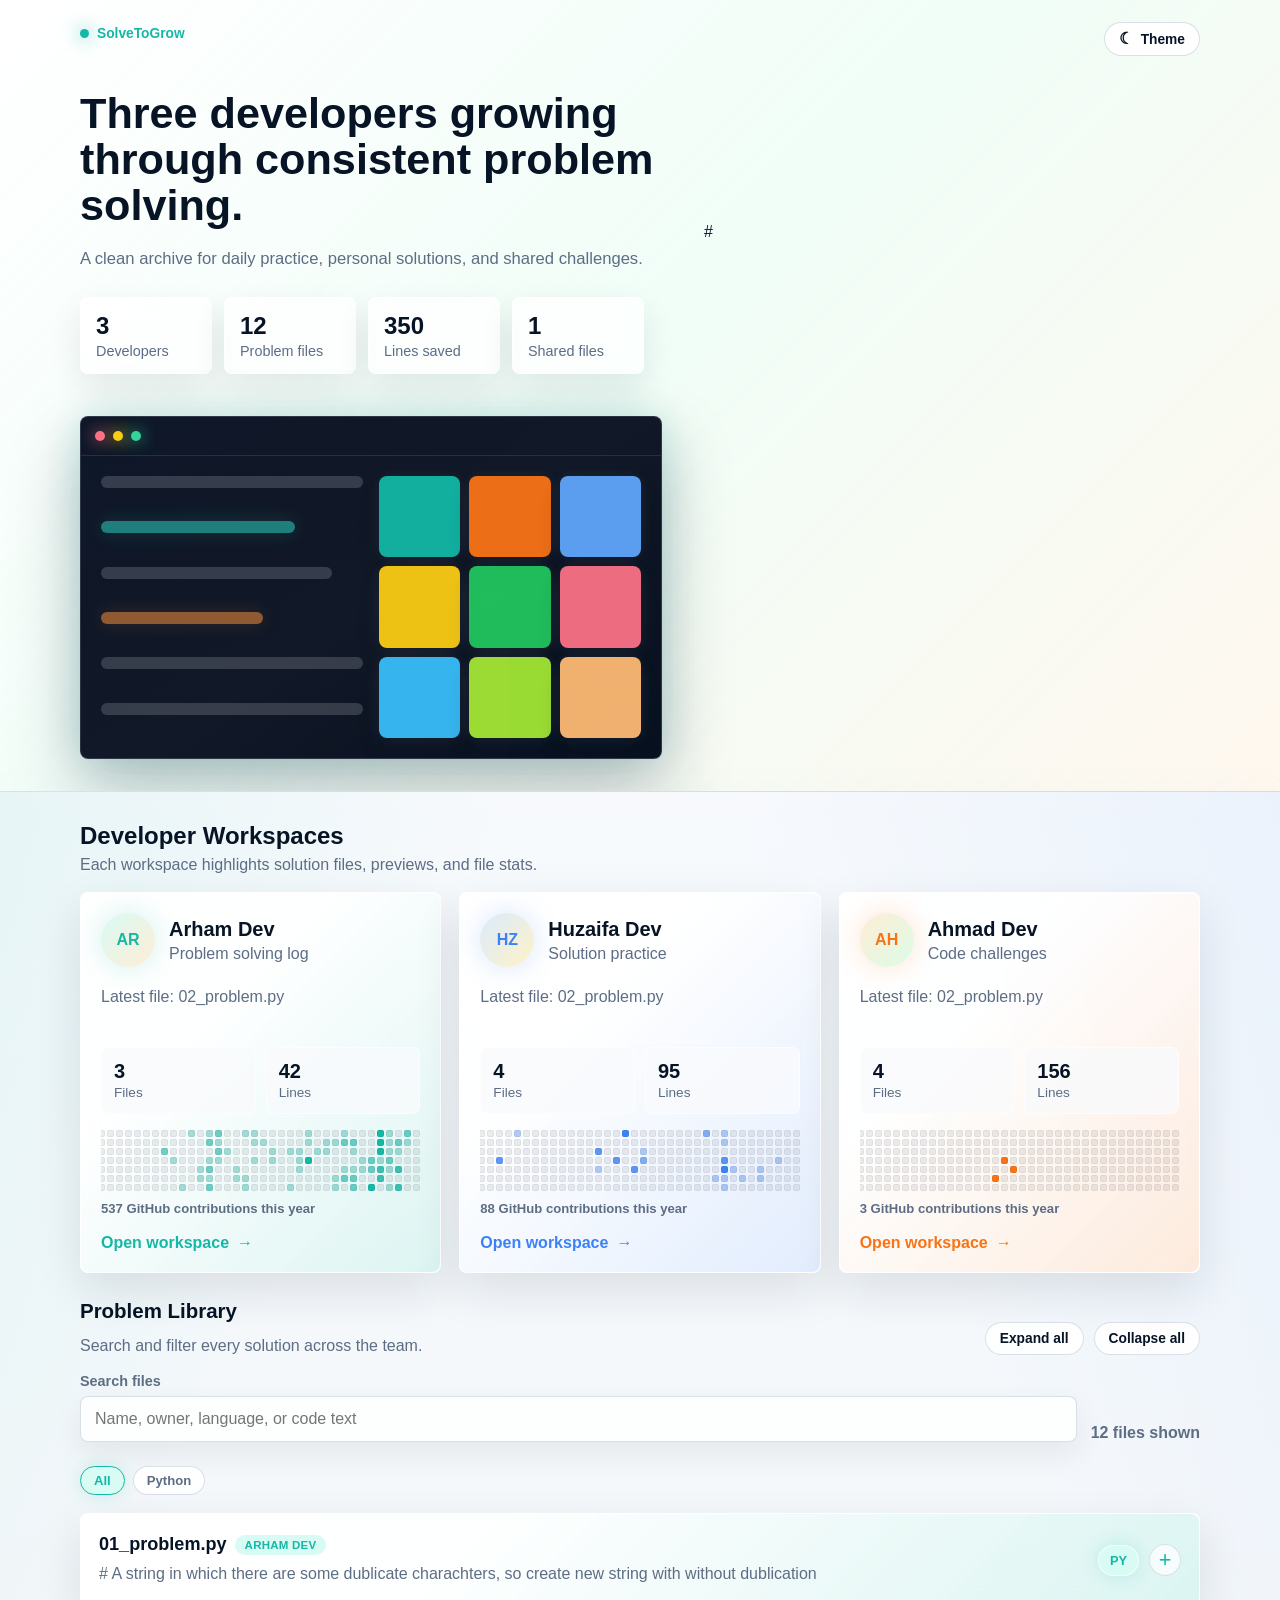
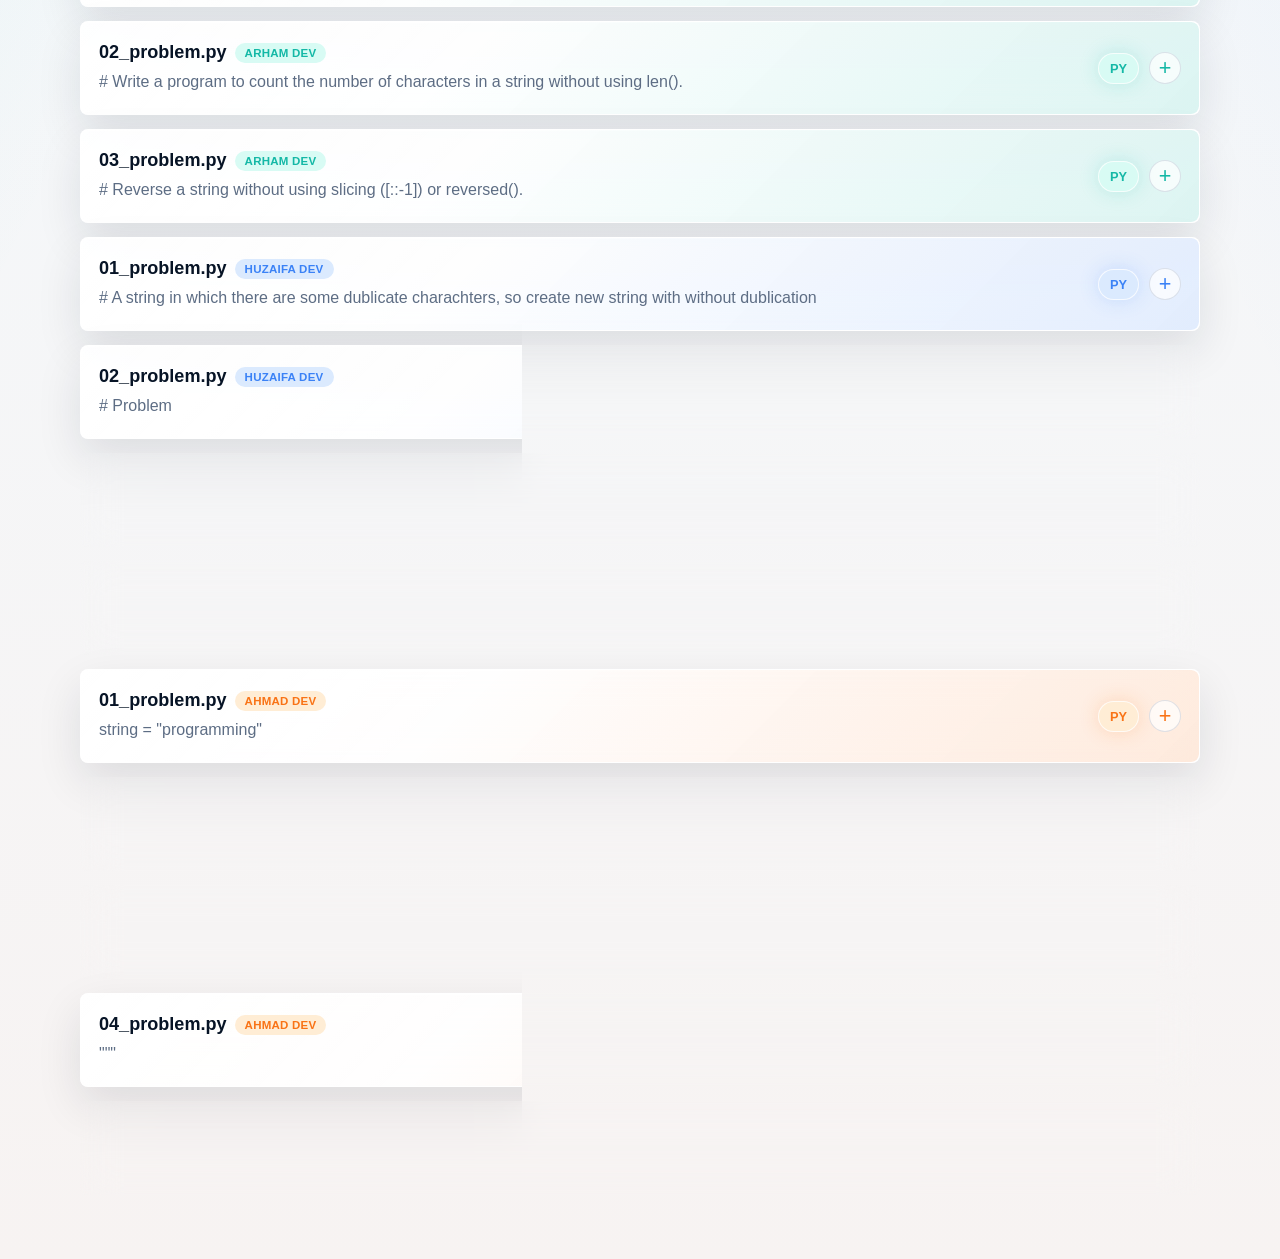
==== index.html @ 38b221e8 "chore: regenerate site [skip ci]" ====
<!DOCTYPE html>
<html lang="en">
<head>
  <meta charset="UTF-8" />
  <meta name="viewport" content="width=device-width, initial-scale=1.0" />
  <title>SolveToGrow Developers</title>
  <script>(function () {
  try {
    var stored = localStorage.getItem("stg-theme");
    var theme = stored || (window.matchMedia && window.matchMedia("(prefers-color-scheme: light)").matches ? "light" : "dark");
    document.documentElement.setAttribute("data-theme", theme);
  } catch (e) {
    document.documentElement.setAttribute("data-theme", "dark");
  }
})();</script>
  <link rel="stylesheet" href="styles.css" />
  <script src="site.js" defer></script>
</head>
<body>
  <header class="hero" style="--accent: #14b8a6;">
    <nav class="topbar">
      <p class="eyebrow">SolveToGrow</p>
      
      <button class="ghost-btn theme-toggle" type="button" data-theme-toggle aria-pressed="false" aria-label="Toggle theme">
        <span class="theme-icon" aria-hidden="true"><span class="icon-dark">&#9790;</span><span class="icon-light">&#9728;</span></span>
        <span>Theme</span>
      </button>
    
    </nav>
    <div class="hero-inner">
      <div class="hero-copy">
        <h1>Three developers growing through consistent problem solving.</h1>
        <p>A clean archive for daily practice, personal solutions, and shared challenges.</p>
        <div class="stat-row">
          
      <div class="stat">
        <strong>3</strong>
        <span>Developers</span>
      </div>
    
          
      <div class="stat">
        <strong>12</strong>
        <span>Problem files</span>
      </div>
    
          
      <div class="stat">
        <strong>350</strong>
        <span>Lines saved</span>
      </div>
    
          
      <div class="stat">
        <strong>1</strong>
        <span>Shared files</span>
      </div>
    
        </div>
      </div>
      # 
      <div class="code-board" aria-hidden="true">
        <div class="board-bar">
          <span class="board-dot" style="--dot: #fb7185"></span>
          <span class="board-dot" style="--dot: #facc15"></span>
          <span class="board-dot" style="--dot: #34d399"></span>
        </div>
        <div class="board-body">
          <div class="code-lines">
            <span class="code-line"></span>
            <span class="code-line"></span>
            <span class="code-line"></span>
            <span class="code-line"></span>
            <span class="code-line"></span>
            <span class="code-line"></span>
          </div>
          <div class="visual-grid">
            <span style="--tile: #14b8a6"></span>
            <span style="--tile: #f97316"></span>
            <span style="--tile: #60a5fa"></span>
            <span style="--tile: #facc15"></span>
            <span style="--tile: #22c55e"></span>
            <span style="--tile: #fb7185"></span>
            <span style="--tile: #38bdf8"></span>
            <span style="--tile: #a3e635"></span>
            <span style="--tile: #fdba74"></span>
          </div>
        </div>
      </div>
    
    </div>
  </header>

  <main class="content">
    <div class="section-heading">
      <div>
        <h2>Developer Workspaces</h2>
        <p>Each workspace highlights solution files, previews, and file stats.</p>
      </div>
    </div>
    <section class="developer-grid" aria-label="Developer workspaces">
      
      <a class="developer-card" href="arham-dev.html" style="--accent: #14b8a6; --soft: #d8fbf4; --warm: #ffedd5; --ring: rgba(20, 184, 166, 0.2);">
        <div>
          <div class="developer-top">
            <div class="avatar">AR</div>
            <div>
              <p class="developer-name">Arham Dev</p>
              <p class="developer-focus">Problem solving log</p>
            </div>
          </div>
          <p class="latest">Latest file: 02_problem.py</p>
          <div class="mini-stats">
            <div class="mini-stat">
              <strong>3</strong>
              <span>Files</span>
            </div>
            <div class="mini-stat">
              <strong>42</strong>
              <span>Lines</span>
            </div>
          </div>
          
      <div class="contrib is-compact" style="--accent: #14b8a6;" aria-hidden="true">
        <div class="contrib-scroll"><div class="contrib-weeks"><div class="contrib-week"><span class="contrib-day" data-level="2" title="2025-11-16"></span><span class="contrib-day" data-level="1" title="2025-11-17"></span><span class="contrib-day" data-level="2" title="2025-11-18"></span><span class="contrib-day" data-level="0" title="2025-11-19"></span><span class="contrib-day" data-level="0" title="2025-11-20"></span><span class="contrib-day" data-level="1" title="2025-11-21"></span><span class="contrib-day" data-level="1" title="2025-11-22"></span></div><div class="contrib-week"><span class="contrib-day" data-level="0" title="2025-11-23"></span><span class="contrib-day" data-level="0" title="2025-11-24"></span><span class="contrib-day" data-level="0" title="2025-11-25"></span><span class="contrib-day" data-level="0" title="2025-11-26"></span><span class="contrib-day" data-level="0" title="2025-11-27"></span><span class="contrib-day" data-level="0" title="2025-11-28"></span><span class="contrib-day" data-level="0" title="2025-11-29"></span></div><div class="contrib-week"><span class="contrib-day" data-level="0" title="2025-11-30"></span><span class="contrib-day" data-level="0" title="2025-12-01"></span><span class="contrib-day" data-level="0" title="2025-12-02"></span><span class="contrib-day" data-level="0" title="2025-12-03"></span><span class="contrib-day" data-level="0" title="2025-12-04"></span><span class="contrib-day" data-level="0" title="2025-12-05"></span><span class="contrib-day" data-level="0" title="2025-12-06"></span></div><div class="contrib-week"><span class="contrib-day" data-level="1" title="2025-12-07"></span><span class="contrib-day" data-level="0" title="2025-12-08"></span><span class="contrib-day" data-level="0" title="2025-12-09"></span><span class="contrib-day" data-level="0" title="2025-12-10"></span><span class="contrib-day" data-level="1" title="2025-12-11"></span><span class="contrib-day" data-level="3" title="2025-12-12"></span><span class="contrib-day" data-level="4" title="2025-12-13"></span></div><div class="contrib-week"><span class="contrib-day" data-level="0" title="2025-12-14"></span><span class="contrib-day" data-level="1" title="2025-12-15"></span><span class="contrib-day" data-level="0" title="2025-12-16"></span><span class="contrib-day" data-level="0" title="2025-12-17"></span><span class="contrib-day" data-level="0" title="2025-12-18"></span><span class="contrib-day" data-level="0" title="2025-12-19"></span><span class="contrib-day" data-level="2" title="2025-12-20"></span></div><div class="contrib-week"><span class="contrib-day" data-level="0" title="2025-12-21"></span><span class="contrib-day" data-level="0" title="2025-12-22"></span><span class="contrib-day" data-level="0" title="2025-12-23"></span><span class="contrib-day" data-level="0" title="2025-12-24"></span><span class="contrib-day" data-level="0" title="2025-12-25"></span><span class="contrib-day" data-level="0" title="2025-12-26"></span><span class="contrib-day" data-level="0" title="2025-12-27"></span></div><div class="contrib-week"><span class="contrib-day" data-level="0" title="2025-12-28"></span><span class="contrib-day" data-level="0" title="2025-12-29"></span><span class="contrib-day" data-level="0" title="2025-12-30"></span><span class="contrib-day" data-level="0" title="2025-12-31"></span><span class="contrib-day" data-level="0" title="2026-01-01"></span><span class="contrib-day" data-level="1" title="2026-01-02"></span><span class="contrib-day" data-level="0" title="2026-01-03"></span></div><div class="contrib-week"><span class="contrib-day" data-level="0" title="2026-01-04"></span><span class="contrib-day" data-level="0" title="2026-01-05"></span><span class="contrib-day" data-level="0" title="2026-01-06"></span><span class="contrib-day" data-level="0" title="2026-01-07"></span><span class="contrib-day" data-level="0" title="2026-01-08"></span><span class="contrib-day" data-level="1" title="2026-01-09"></span><span class="contrib-day" data-level="0" title="2026-01-10"></span></div><div class="contrib-week"><span class="contrib-day" data-level="0" title="2026-01-11"></span><span class="contrib-day" data-level="0" title="2026-01-12"></span><span class="contrib-day" data-level="0" title="2026-01-13"></span><span class="contrib-day" data-level="0" title="2026-01-14"></span><span class="contrib-day" data-level="0" title="2026-01-15"></span><span class="contrib-day" data-level="0" title="2026-01-16"></span><span class="contrib-day" data-level="1" title="2026-01-17"></span></div><div class="contrib-week"><span class="contrib-day" data-level="0" title="2026-01-18"></span><span class="contrib-day" data-level="0" title="2026-01-19"></span><span class="contrib-day" data-level="0" title="2026-01-20"></span><span class="contrib-day" data-level="0" title="2026-01-21"></span><span class="contrib-day" data-level="0" title="2026-01-22"></span><span class="contrib-day" data-level="0" title="2026-01-23"></span><span class="contrib-day" data-level="0" title="2026-01-24"></span></div><div class="contrib-week"><span class="contrib-day" data-level="0" title="2026-01-25"></span><span class="contrib-day" data-level="0" title="2026-01-26"></span><span class="contrib-day" data-level="0" title="2026-01-27"></span><span class="contrib-day" data-level="0" title="2026-01-28"></span><span class="contrib-day" data-level="0" title="2026-01-29"></span><span class="contrib-day" data-level="0" title="2026-01-30"></span><span class="contrib-day" data-level="0" title="2026-01-31"></span></div><div class="contrib-week"><span class="contrib-day" data-level="0" title="2026-02-01"></span><span class="contrib-day" data-level="0" title="2026-02-02"></span><span class="contrib-day" data-level="0" title="2026-02-03"></span><span class="contrib-day" data-level="0" title="2026-02-04"></span><span class="contrib-day" data-level="0" title="2026-02-05"></span><span class="contrib-day" data-level="0" title="2026-02-06"></span><span class="contrib-day" data-level="0" title="2026-02-07"></span></div><div class="contrib-week"><span class="contrib-day" data-level="0" title="2026-02-08"></span><span class="contrib-day" data-level="0" title="2026-02-09"></span><span class="contrib-day" data-level="0" title="2026-02-10"></span><span class="contrib-day" data-level="0" title="2026-02-11"></span><span class="contrib-day" data-level="0" title="2026-02-12"></span><span class="contrib-day" data-level="0" title="2026-02-13"></span><span class="contrib-day" data-level="0" title="2026-02-14"></span></div><div class="contrib-week"><span class="contrib-day" data-level="0" title="2026-02-15"></span><span class="contrib-day" data-level="0" title="2026-02-16"></span><span class="contrib-day" data-level="0" title="2026-02-17"></span><span class="contrib-day" data-level="0" title="2026-02-18"></span><span class="contrib-day" data-level="0" title="2026-02-19"></span><span class="contrib-day" data-level="0" title="2026-02-20"></span><span class="contrib-day" data-level="0" title="2026-02-21"></span></div><div class="contrib-week"><span class="contrib-day" data-level="0" title="2026-02-22"></span><span class="contrib-day" data-level="0" title="2026-02-23"></span><span class="contrib-day" data-level="0" title="2026-02-24"></span><span class="contrib-day" data-level="0" title="2026-02-25"></span><span class="contrib-day" data-level="0" title="2026-02-26"></span><span class="contrib-day" data-level="0" title="2026-02-27"></span><span class="contrib-day" data-level="0" title="2026-02-28"></span></div><div class="contrib-week"><span class="contrib-day" data-level="0" title="2026-03-01"></span><span class="contrib-day" data-level="0" title="2026-03-02"></span><span class="contrib-day" data-level="0" title="2026-03-03"></span><span class="contrib-day" data-level="0" title="2026-03-04"></span><span class="contrib-day" data-level="0" title="2026-03-05"></span><span class="contrib-day" data-level="0" title="2026-03-06"></span><span class="contrib-day" data-level="0" title="2026-03-07"></span></div><div class="contrib-week"><span class="contrib-day" data-level="0" title="2026-03-08"></span><span class="contrib-day" data-level="0" title="2026-03-09"></span><span class="contrib-day" data-level="0" title="2026-03-10"></span><span class="contrib-day" data-level="0" title="2026-03-11"></span><span class="contrib-day" data-level="0" title="2026-03-12"></span><span class="contrib-day" data-level="0" title="2026-03-13"></span><span class="contrib-day" data-level="0" title="2026-03-14"></span></div><div class="contrib-week"><span class="contrib-day" data-level="0" title="2026-03-15"></span><span class="contrib-day" data-level="0" title="2026-03-16"></span><span class="contrib-day" data-level="0" title="2026-03-17"></span><span class="contrib-day" data-level="0" title="2026-03-18"></span><span class="contrib-day" data-level="0" title="2026-03-19"></span><span class="contrib-day" data-level="0" title="2026-03-20"></span><span class="contrib-day" data-level="0" title="2026-03-21"></span></div><div class="contrib-week"><span class="contrib-day" data-level="0" title="2026-03-22"></span><span class="contrib-day" data-level="0" title="2026-03-23"></span><span class="contrib-day" data-level="0" title="2026-03-24"></span><span class="contrib-day" data-level="0" title="2026-03-25"></span><span class="contrib-day" data-level="0" title="2026-03-26"></span><span class="contrib-day" data-level="0" title="2026-03-27"></span><span class="contrib-day" data-level="0" title="2026-03-28"></span></div><div class="contrib-week"><span class="contrib-day" data-level="0" title="2026-03-29"></span><span class="contrib-day" data-level="0" title="2026-03-30"></span><span class="contrib-day" data-level="0" title="2026-03-31"></span><span class="contrib-day" data-level="0" title="2026-04-01"></span><span class="contrib-day" data-level="0" title="2026-04-02"></span><span class="contrib-day" data-level="0" title="2026-04-03"></span><span class="contrib-day" data-level="0" title="2026-04-04"></span></div><div class="contrib-week"><span class="contrib-day" data-level="0" title="2026-04-05"></span><span class="contrib-day" data-level="0" title="2026-04-06"></span><span class="contrib-day" data-level="0" title="2026-04-07"></span><span class="contrib-day" data-level="0" title="2026-04-08"></span><span class="contrib-day" data-level="0" title="2026-04-09"></span><span class="contrib-day" data-level="0" title="2026-04-10"></span><span class="contrib-day" data-level="0" title="2026-04-11"></span></div><div class="contrib-week"><span class="contrib-day" data-level="0" title="2026-04-12"></span><span class="contrib-day" data-level="0" title="2026-04-13"></span><span class="contrib-day" data-level="0" title="2026-04-14"></span><span class="contrib-day" data-level="0" title="2026-04-15"></span><span class="contrib-day" data-level="0" title="2026-04-16"></span><span class="contrib-day" data-level="0" title="2026-04-17"></span><span class="contrib-day" data-level="0" title="2026-04-18"></span></div><div class="contrib-week"><span class="contrib-day" data-level="0" title="2026-04-19"></span><span class="contrib-day" data-level="0" title="2026-04-20"></span><span class="contrib-day" data-level="0" title="2026-04-21"></span><span class="contrib-day" data-level="0" title="2026-04-22"></span><span class="contrib-day" data-level="0" title="2026-04-23"></span><span class="contrib-day" data-level="0" title="2026-04-24"></span><span class="contrib-day" data-level="0" title="2026-04-25"></span></div><div class="contrib-week"><span class="contrib-day" data-level="0" title="2026-04-26"></span><span class="contrib-day" data-level="0" title="2026-04-27"></span><span class="contrib-day" data-level="0" title="2026-04-28"></span><span class="contrib-day" data-level="0" title="2026-04-29"></span><span class="contrib-day" data-level="0" title="2026-04-30"></span><span class="contrib-day" data-level="0" title="2026-05-01"></span><span class="contrib-day" data-level="0" title="2026-05-02"></span></div><div class="contrib-week"><span class="contrib-day" data-level="0" title="2026-05-03"></span><span class="contrib-day" data-level="0" title="2026-05-04"></span><span class="contrib-day" data-level="2" title="2026-05-05"></span><span class="contrib-day" data-level="0" title="2026-05-06"></span><span class="contrib-day" data-level="0" title="2026-05-07"></span><span class="contrib-day" data-level="0" title="2026-05-08"></span><span class="contrib-day" data-level="0" title="2026-05-09"></span></div><div class="contrib-week"><span class="contrib-day" data-level="0" title="2026-05-10"></span><span class="contrib-day" data-level="0" title="2026-05-11"></span><span class="contrib-day" data-level="0" title="2026-05-12"></span><span class="contrib-day" data-level="1" title="2026-05-13"></span><span class="contrib-day" data-level="0" title="2026-05-14"></span><span class="contrib-day" data-level="0" title="2026-05-15"></span><span class="contrib-day" data-level="0" title="2026-05-16"></span></div><div class="contrib-week"><span class="contrib-day" data-level="0" title="2026-05-17"></span><span class="contrib-day" data-level="0" title="2026-05-18"></span><span class="contrib-day" data-level="0" title="2026-05-19"></span><span class="contrib-day" data-level="0" title="2026-05-20"></span><span class="contrib-day" data-level="0" title="2026-05-21"></span><span class="contrib-day" data-level="0" title="2026-05-22"></span><span class="contrib-day" data-level="1" title="2026-05-23"></span></div><div class="contrib-week"><span class="contrib-day" data-level="1" title="2026-05-24"></span><span class="contrib-day" data-level="0" title="2026-05-25"></span><span class="contrib-day" data-level="0" title="2026-05-26"></span><span class="contrib-day" data-level="0" title="2026-05-27"></span><span class="contrib-day" data-level="0" title="2026-05-28"></span><span class="contrib-day" data-level="0" title="2026-05-29"></span><span class="contrib-day" data-level="0" title="2026-05-30"></span></div><div class="contrib-week"><span class="contrib-day" data-level="0" title="2026-05-31"></span><span class="contrib-day" data-level="0" title="2026-06-01"></span><span class="contrib-day" data-level="0" title="2026-06-02"></span><span class="contrib-day" data-level="0" title="2026-06-03"></span><span class="contrib-day" data-level="1" title="2026-06-04"></span><span class="contrib-day" data-level="1" title="2026-06-05"></span><span class="contrib-day" data-level="0" title="2026-06-06"></span></div><div class="contrib-week"><span class="contrib-day" data-level="1" title="2026-06-07"></span><span class="contrib-day" data-level="2" title="2026-06-08"></span><span class="contrib-day" data-level="0" title="2026-06-09"></span><span class="contrib-day" data-level="1" title="2026-06-10"></span><span class="contrib-day" data-level="2" title="2026-06-11"></span><span class="contrib-day" data-level="1" title="2026-06-12"></span><span class="contrib-day" data-level="2" title="2026-06-13"></span></div><div class="contrib-week"><span class="contrib-day" data-level="2" title="2026-06-14"></span><span class="contrib-day" data-level="1" title="2026-06-15"></span><span class="contrib-day" data-level="2" title="2026-06-16"></span><span class="contrib-day" data-level="1" title="2026-06-17"></span><span class="contrib-day" data-level="0" title="2026-06-18"></span><span class="contrib-day" data-level="0" title="2026-06-19"></span><span class="contrib-day" data-level="0" title="2026-06-20"></span></div><div class="contrib-week"><span class="contrib-day" data-level="0" title="2026-06-21"></span><span class="contrib-day" data-level="0" title="2026-06-22"></span><span class="contrib-day" data-level="1" title="2026-06-23"></span><span class="contrib-day" data-level="0" title="2026-06-24"></span><span class="contrib-day" data-level="0" title="2026-06-25"></span><span class="contrib-day" data-level="0" title="2026-06-26"></span><span class="contrib-day" data-level="0" title="2026-06-27"></span></div><div class="contrib-week"><span class="contrib-day" data-level="0" title="2026-06-28"></span><span class="contrib-day" data-level="0" title="2026-06-29"></span><span class="contrib-day" data-level="0" title="2026-06-30"></span><span class="contrib-day" data-level="0" title="2026-07-01"></span><span class="contrib-day" data-level="1" title="2026-07-02"></span><span class="contrib-day" data-level="1" title="2026-07-03"></span><span class="contrib-day" data-level="0" title="2026-07-04"></span></div><div class="contrib-week"><span class="contrib-day" data-level="1" title="2026-07-05"></span><span class="contrib-day" data-level="0" title="2026-07-06"></span><span class="contrib-day" data-level="0" title="2026-07-07"></span><span class="contrib-day" data-level="0" title="2026-07-08"></span><span class="contrib-day" data-level="0" title="2026-07-09"></span><span class="contrib-day" data-level="1" title="2026-07-10"></span><span class="contrib-day" data-level="1" title="2026-07-11"></span></div><div class="contrib-week"><span class="contrib-day" data-level="1" title="2026-07-12"></span><span class="contrib-day" data-level="1" title="2026-07-13"></span><span class="contrib-day" data-level="0" title="2026-07-14"></span><span class="contrib-day" data-level="1" title="2026-07-15"></span><span class="contrib-day" data-level="0" title="2026-07-16"></span><span class="contrib-day" data-level="0" title="2026-07-17"></span><span class="contrib-day" data-level="0" title="2026-07-18"></span></div><div class="contrib-week"><span class="contrib-day" data-level="0" title="2026-07-19"></span><span class="contrib-day" data-level="1" title="2026-07-20"></span><span class="contrib-day" data-level="0" title="2026-07-21"></span><span class="contrib-day" data-level="0" title="2026-07-22"></span><span class="contrib-day" data-level="0" title="2026-07-23"></span><span class="contrib-day" data-level="0" title="2026-07-24"></span><span class="contrib-day" data-level="0" title="2026-07-25"></span></div><div class="contrib-week"><span class="contrib-day" data-level="0" title="2026-07-26"></span><span class="contrib-day" data-level="0" title="2026-07-27"></span><span class="contrib-day" data-level="1" title="2026-07-28"></span><span class="contrib-day" data-level="1" title="2026-07-29"></span><span class="contrib-day" data-level="0" title="2026-07-30"></span><span class="contrib-day" data-level="0" title="2026-07-31"></span><span class="contrib-day" data-level="0" title="2026-08-01"></span></div><div class="contrib-week"><span class="contrib-day" data-level="0" title="2026-08-02"></span><span class="contrib-day" data-level="0" title="2026-08-03"></span><span class="contrib-day" data-level="0" title="2026-08-04"></span><span class="contrib-day" data-level="0" title="2026-08-05"></span><span class="contrib-day" data-level="0" title="2026-08-06"></span><span class="contrib-day" data-level="0" title="2026-08-07"></span><span class="contrib-day" data-level="0" title="2026-08-08"></span></div><div class="contrib-week"><span class="contrib-day" data-level="0" title="2026-08-09"></span><span class="contrib-day" data-level="0" title="2026-08-10"></span><span class="contrib-day" data-level="1" title="2026-08-11"></span><span class="contrib-day" data-level="0" title="2026-08-12"></span><span class="contrib-day" data-level="0" title="2026-08-13"></span><span class="contrib-day" data-level="0" title="2026-08-14"></span><span class="contrib-day" data-level="1" title="2026-08-15"></span></div><div class="contrib-week"><span class="contrib-day" data-level="0" title="2026-08-16"></span><span class="contrib-day" data-level="0" title="2026-08-17"></span><span class="contrib-day" data-level="1" title="2026-08-18"></span><span class="contrib-day" data-level="1" title="2026-08-19"></span><span class="contrib-day" data-level="1" title="2026-08-20"></span><span class="contrib-day" data-level="0" title="2026-08-21"></span><span class="contrib-day" data-level="0" title="2026-08-22"></span></div><div class="contrib-week"><span class="contrib-day" data-level="1" title="2026-08-23"></span><span class="contrib-day" data-level="1" title="2026-08-24"></span><span class="contrib-day" data-level="0" title="2026-08-25"></span><span class="contrib-day" data-level="4" title="2026-08-26"></span><span class="contrib-day" data-level="0" title="2026-08-27"></span><span class="contrib-day" data-level="0" title="2026-08-28"></span><span class="contrib-day" data-level="0" title="2026-08-29"></span></div><div class="contrib-week"><span class="contrib-day" data-level="0" title="2026-08-30"></span><span class="contrib-day" data-level="0" title="2026-08-31"></span><span class="contrib-day" data-level="1" title="2026-09-01"></span><span class="contrib-day" data-level="0" title="2026-09-02"></span><span class="contrib-day" data-level="0" title="2026-09-03"></span><span class="contrib-day" data-level="0" title="2026-09-04"></span><span class="contrib-day" data-level="0" title="2026-09-05"></span></div><div class="contrib-week"><span class="contrib-day" data-level="0" title="2026-09-06"></span><span class="contrib-day" data-level="1" title="2026-09-07"></span><span class="contrib-day" data-level="1" title="2026-09-08"></span><span class="contrib-day" data-level="0" title="2026-09-09"></span><span class="contrib-day" data-level="0" title="2026-09-10"></span><span class="contrib-day" data-level="0" title="2026-09-11"></span><span class="contrib-day" data-level="0" title="2026-09-12"></span></div><div class="contrib-week"><span class="contrib-day" data-level="0" title="2026-09-13"></span><span class="contrib-day" data-level="1" title="2026-09-14"></span><span class="contrib-day" data-level="0" title="2026-09-15"></span><span class="contrib-day" data-level="0" title="2026-09-16"></span><span class="contrib-day" data-level="0" title="2026-09-17"></span><span class="contrib-day" data-level="1" title="2026-09-18"></span><span class="contrib-day" data-level="1" title="2026-09-19"></span></div><div class="contrib-week"><span class="contrib-day" data-level="1" title="2026-09-20"></span><span class="contrib-day" data-level="2" title="2026-09-21"></span><span class="contrib-day" data-level="0" title="2026-09-22"></span><span class="contrib-day" data-level="0" title="2026-09-23"></span><span class="contrib-day" data-level="1" title="2026-09-24"></span><span class="contrib-day" data-level="2" title="2026-09-25"></span><span class="contrib-day" data-level="0" title="2026-09-26"></span></div><div class="contrib-week"><span class="contrib-day" data-level="0" title="2026-09-27"></span><span class="contrib-day" data-level="2" title="2026-09-28"></span><span class="contrib-day" data-level="1" title="2026-09-29"></span><span class="contrib-day" data-level="0" title="2026-09-30"></span><span class="contrib-day" data-level="1" title="2026-10-01"></span><span class="contrib-day" data-level="2" title="2026-10-02"></span><span class="contrib-day" data-level="2" title="2026-10-03"></span></div><div class="contrib-week"><span class="contrib-day" data-level="0" title="2026-10-04"></span><span class="contrib-day" data-level="0" title="2026-10-05"></span><span class="contrib-day" data-level="0" title="2026-10-06"></span><span class="contrib-day" data-level="1" title="2026-10-07"></span><span class="contrib-day" data-level="1" title="2026-10-08"></span><span class="contrib-day" data-level="0" title="2026-10-09"></span><span class="contrib-day" data-level="0" title="2026-10-10"></span></div><div class="contrib-week"><span class="contrib-day" data-level="0" title="2026-10-11"></span><span class="contrib-day" data-level="0" title="2026-10-12"></span><span class="contrib-day" data-level="0" title="2026-10-13"></span><span class="contrib-day" data-level="2" title="2026-10-14"></span><span class="contrib-day" data-level="2" title="2026-10-15"></span><span class="contrib-day" data-level="0" title="2026-10-16"></span><span class="contrib-day" data-level="4" title="2026-10-17"></span></div><div class="contrib-week"><span class="contrib-day" data-level="4" title="2026-10-18"></span><span class="contrib-day" data-level="4" title="2026-10-19"></span><span class="contrib-day" data-level="4" title="2026-10-20"></span><span class="contrib-day" data-level="1" title="2026-10-21"></span><span class="contrib-day" data-level="3" title="2026-10-22"></span><span class="contrib-day" data-level="3" title="2026-10-23"></span><span class="contrib-day" data-level="0" title="2026-10-24"></span></div><div class="contrib-week"><span class="contrib-day" data-level="1" title="2026-10-25"></span><span class="contrib-day" data-level="1" title="2026-10-26"></span><span class="contrib-day" data-level="1" title="2026-10-27"></span><span class="contrib-day" data-level="2" title="2026-10-28"></span><span class="contrib-day" data-level="1" title="2026-10-29"></span><span class="contrib-day" data-level="0" title="2026-10-30"></span><span class="contrib-day" data-level="1" title="2026-10-31"></span></div><div class="contrib-week"><span class="contrib-day" data-level="0" title="2026-11-01"></span><span class="contrib-day" data-level="2" title="2026-11-02"></span><span class="contrib-day" data-level="1" title="2026-11-03"></span><span class="contrib-day" data-level="0" title="2026-11-04"></span><span class="contrib-day" data-level="3" title="2026-11-05"></span><span class="contrib-day" data-level="0" title="2026-11-06"></span><span class="contrib-day" data-level="3" title="2026-11-07"></span></div><div class="contrib-week"><span class="contrib-day" data-level="2" title="2026-11-08"></span><span class="contrib-day" data-level="1" title="2026-11-09"></span><span class="contrib-day" data-level="0" title="2026-11-10"></span><span class="contrib-day" data-level="0" title="2026-11-11"></span><span class="contrib-day" data-level="0" title="2026-11-12"></span><span class="contrib-day" data-level="0" title="2026-11-13"></span><span class="contrib-day" data-level="0" title="2026-11-14"></span></div><div class="contrib-week"><span class="contrib-day" data-level="0" title="2026-11-15"></span><span class="contrib-day" data-level="0" title="2026-11-16"></span><span class="contrib-day" data-level="0" title="2026-11-17"></span><span class="contrib-day" data-level="0" title="2026-11-18"></span><span class="contrib-day" data-level="0" title="2026-11-19"></span><span class="contrib-day" data-level="0" title="2026-11-20"></span><span class="contrib-day" data-level="0" title="2026-11-21"></span></div></div></div>
      </div>
        
          <p class="contrib-note">537 GitHub contributions this year</p>
        </div>
        <span class="card-action">Open workspace <span aria-hidden="true">&rarr;</span></span>
      </a>
    

      <a class="developer-card" href="huzaifa-dev.html" style="--accent: #3b82f6; --soft: #dbeafe; --warm: #fef3c7; --ring: rgba(59, 130, 246, 0.2);">
        <div>
          <div class="developer-top">
            <div class="avatar">HZ</div>
            <div>
              <p class="developer-name">Huzaifa Dev</p>
              <p class="developer-focus">Solution practice</p>
            </div>
          </div>
          <p class="latest">Latest file: 02_problem.py</p>
          <div class="mini-stats">
            <div class="mini-stat">
              <strong>4</strong>
              <span>Files</span>
            </div>
            <div class="mini-stat">
              <strong>95</strong>
              <span>Lines</span>
            </div>
          </div>
          
      <div class="contrib is-compact" style="--accent: #3b82f6;" aria-hidden="true">
        <div class="contrib-scroll"><div class="contrib-weeks"><div class="contrib-week"><span class="contrib-day" data-level="0" title="2025-11-16"></span><span class="contrib-day" data-level="0" title="2025-11-17"></span><span class="contrib-day" data-level="2" title="2025-11-18"></span><span class="contrib-day" data-level="2" title="2025-11-19"></span><span class="contrib-day" data-level="0" title="2025-11-20"></span><span class="contrib-day" data-level="0" title="2025-11-21"></span><span class="contrib-day" data-level="0" title="2025-11-22"></span></div><div class="contrib-week"><span class="contrib-day" data-level="4" title="2025-11-23"></span><span class="contrib-day" data-level="2" title="2025-11-24"></span><span class="contrib-day" data-level="0" title="2025-11-25"></span><span class="contrib-day" data-level="4" title="2025-11-26"></span><span class="contrib-day" data-level="0" title="2025-11-27"></span><span class="contrib-day" data-level="0" title="2025-11-28"></span><span class="contrib-day" data-level="0" title="2025-11-29"></span></div><div class="contrib-week"><span class="contrib-day" data-level="0" title="2025-11-30"></span><span class="contrib-day" data-level="0" title="2025-12-01"></span><span class="contrib-day" data-level="0" title="2025-12-02"></span><span class="contrib-day" data-level="0" title="2025-12-03"></span><span class="contrib-day" data-level="0" title="2025-12-04"></span><span class="contrib-day" data-level="0" title="2025-12-05"></span><span class="contrib-day" data-level="0" title="2025-12-06"></span></div><div class="contrib-week"><span class="contrib-day" data-level="0" title="2025-12-07"></span><span class="contrib-day" data-level="0" title="2025-12-08"></span><span class="contrib-day" data-level="0" title="2025-12-09"></span><span class="contrib-day" data-level="0" title="2025-12-10"></span><span class="contrib-day" data-level="0" title="2025-12-11"></span><span class="contrib-day" data-level="0" title="2025-12-12"></span><span class="contrib-day" data-level="0" title="2025-12-13"></span></div><div class="contrib-week"><span class="contrib-day" data-level="0" title="2025-12-14"></span><span class="contrib-day" data-level="2" title="2025-12-15"></span><span class="contrib-day" data-level="0" title="2025-12-16"></span><span class="contrib-day" data-level="0" title="2025-12-17"></span><span class="contrib-day" data-level="0" title="2025-12-18"></span><span class="contrib-day" data-level="0" title="2025-12-19"></span><span class="contrib-day" data-level="0" title="2025-12-20"></span></div><div class="contrib-week"><span class="contrib-day" data-level="0" title="2025-12-21"></span><span class="contrib-day" data-level="0" title="2025-12-22"></span><span class="contrib-day" data-level="0" title="2025-12-23"></span><span class="contrib-day" data-level="0" title="2025-12-24"></span><span class="contrib-day" data-level="0" title="2025-12-25"></span><span class="contrib-day" data-level="0" title="2025-12-26"></span><span class="contrib-day" data-level="0" title="2025-12-27"></span></div><div class="contrib-week"><span class="contrib-day" data-level="0" title="2025-12-28"></span><span class="contrib-day" data-level="0" title="2025-12-29"></span><span class="contrib-day" data-level="0" title="2025-12-30"></span><span class="contrib-day" data-level="0" title="2025-12-31"></span><span class="contrib-day" data-level="0" title="2026-01-01"></span><span class="contrib-day" data-level="0" title="2026-01-02"></span><span class="contrib-day" data-level="0" title="2026-01-03"></span></div><div class="contrib-week"><span class="contrib-day" data-level="0" title="2026-01-04"></span><span class="contrib-day" data-level="0" title="2026-01-05"></span><span class="contrib-day" data-level="0" title="2026-01-06"></span><span class="contrib-day" data-level="0" title="2026-01-07"></span><span class="contrib-day" data-level="0" title="2026-01-08"></span><span class="contrib-day" data-level="0" title="2026-01-09"></span><span class="contrib-day" data-level="0" title="2026-01-10"></span></div><div class="contrib-week"><span class="contrib-day" data-level="0" title="2026-01-11"></span><span class="contrib-day" data-level="0" title="2026-01-12"></span><span class="contrib-day" data-level="0" title="2026-01-13"></span><span class="contrib-day" data-level="0" title="2026-01-14"></span><span class="contrib-day" data-level="0" title="2026-01-15"></span><span class="contrib-day" data-level="0" title="2026-01-16"></span><span class="contrib-day" data-level="0" title="2026-01-17"></span></div><div class="contrib-week"><span class="contrib-day" data-level="0" title="2026-01-18"></span><span class="contrib-day" data-level="0" title="2026-01-19"></span><span class="contrib-day" data-level="0" title="2026-01-20"></span><span class="contrib-day" data-level="0" title="2026-01-21"></span><span class="contrib-day" data-level="0" title="2026-01-22"></span><span class="contrib-day" data-level="0" title="2026-01-23"></span><span class="contrib-day" data-level="0" title="2026-01-24"></span></div><div class="contrib-week"><span class="contrib-day" data-level="0" title="2026-01-25"></span><span class="contrib-day" data-level="0" title="2026-01-26"></span><span class="contrib-day" data-level="0" title="2026-01-27"></span><span class="contrib-day" data-level="0" title="2026-01-28"></span><span class="contrib-day" data-level="0" title="2026-01-29"></span><span class="contrib-day" data-level="0" title="2026-01-30"></span><span class="contrib-day" data-level="0" title="2026-01-31"></span></div><div class="contrib-week"><span class="contrib-day" data-level="0" title="2026-02-01"></span><span class="contrib-day" data-level="0" title="2026-02-02"></span><span class="contrib-day" data-level="0" title="2026-02-03"></span><span class="contrib-day" data-level="0" title="2026-02-04"></span><span class="contrib-day" data-level="0" title="2026-02-05"></span><span class="contrib-day" data-level="0" title="2026-02-06"></span><span class="contrib-day" data-level="0" title="2026-02-07"></span></div><div class="contrib-week"><span class="contrib-day" data-level="0" title="2026-02-08"></span><span class="contrib-day" data-level="0" title="2026-02-09"></span><span class="contrib-day" data-level="0" title="2026-02-10"></span><span class="contrib-day" data-level="0" title="2026-02-11"></span><span class="contrib-day" data-level="0" title="2026-02-12"></span><span class="contrib-day" data-level="0" title="2026-02-13"></span><span class="contrib-day" data-level="0" title="2026-02-14"></span></div><div class="contrib-week"><span class="contrib-day" data-level="0" title="2026-02-15"></span><span class="contrib-day" data-level="0" title="2026-02-16"></span><span class="contrib-day" data-level="0" title="2026-02-17"></span><span class="contrib-day" data-level="0" title="2026-02-18"></span><span class="contrib-day" data-level="0" title="2026-02-19"></span><span class="contrib-day" data-level="0" title="2026-02-20"></span><span class="contrib-day" data-level="0" title="2026-02-21"></span></div><div class="contrib-week"><span class="contrib-day" data-level="0" title="2026-02-22"></span><span class="contrib-day" data-level="0" title="2026-02-23"></span><span class="contrib-day" data-level="0" title="2026-02-24"></span><span class="contrib-day" data-level="0" title="2026-02-25"></span><span class="contrib-day" data-level="0" title="2026-02-26"></span><span class="contrib-day" data-level="0" title="2026-02-27"></span><span class="contrib-day" data-level="0" title="2026-02-28"></span></div><div class="contrib-week"><span class="contrib-day" data-level="0" title="2026-03-01"></span><span class="contrib-day" data-level="0" title="2026-03-02"></span><span class="contrib-day" data-level="0" title="2026-03-03"></span><span class="contrib-day" data-level="0" title="2026-03-04"></span><span class="contrib-day" data-level="0" title="2026-03-05"></span><span class="contrib-day" data-level="0" title="2026-03-06"></span><span class="contrib-day" data-level="0" title="2026-03-07"></span></div><div class="contrib-week"><span class="contrib-day" data-level="0" title="2026-03-08"></span><span class="contrib-day" data-level="0" title="2026-03-09"></span><span class="contrib-day" data-level="0" title="2026-03-10"></span><span class="contrib-day" data-level="0" title="2026-03-11"></span><span class="contrib-day" data-level="0" title="2026-03-12"></span><span class="contrib-day" data-level="0" title="2026-03-13"></span><span class="contrib-day" data-level="0" title="2026-03-14"></span></div><div class="contrib-week"><span class="contrib-day" data-level="0" title="2026-03-15"></span><span class="contrib-day" data-level="0" title="2026-03-16"></span><span class="contrib-day" data-level="0" title="2026-03-17"></span><span class="contrib-day" data-level="0" title="2026-03-18"></span><span class="contrib-day" data-level="0" title="2026-03-19"></span><span class="contrib-day" data-level="0" title="2026-03-20"></span><span class="contrib-day" data-level="0" title="2026-03-21"></span></div><div class="contrib-week"><span class="contrib-day" data-level="0" title="2026-03-22"></span><span class="contrib-day" data-level="0" title="2026-03-23"></span><span class="contrib-day" data-level="0" title="2026-03-24"></span><span class="contrib-day" data-level="0" title="2026-03-25"></span><span class="contrib-day" data-level="0" title="2026-03-26"></span><span class="contrib-day" data-level="0" title="2026-03-27"></span><span class="contrib-day" data-level="0" title="2026-03-28"></span></div><div class="contrib-week"><span class="contrib-day" data-level="0" title="2026-03-29"></span><span class="contrib-day" data-level="0" title="2026-03-30"></span><span class="contrib-day" data-level="0" title="2026-03-31"></span><span class="contrib-day" data-level="3" title="2026-04-01"></span><span class="contrib-day" data-level="0" title="2026-04-02"></span><span class="contrib-day" data-level="0" title="2026-04-03"></span><span class="contrib-day" data-level="0" title="2026-04-04"></span></div><div class="contrib-week"><span class="contrib-day" data-level="0" title="2026-04-05"></span><span class="contrib-day" data-level="0" title="2026-04-06"></span><span class="contrib-day" data-level="0" title="2026-04-07"></span><span class="contrib-day" data-level="0" title="2026-04-08"></span><span class="contrib-day" data-level="0" title="2026-04-09"></span><span class="contrib-day" data-level="0" title="2026-04-10"></span><span class="contrib-day" data-level="0" title="2026-04-11"></span></div><div class="contrib-week"><span class="contrib-day" data-level="1" title="2026-04-12"></span><span class="contrib-day" data-level="0" title="2026-04-13"></span><span class="contrib-day" data-level="0" title="2026-04-14"></span><span class="contrib-day" data-level="0" title="2026-04-15"></span><span class="contrib-day" data-level="0" title="2026-04-16"></span><span class="contrib-day" data-level="0" title="2026-04-17"></span><span class="contrib-day" data-level="0" title="2026-04-18"></span></div><div class="contrib-week"><span class="contrib-day" data-level="0" title="2026-04-19"></span><span class="contrib-day" data-level="0" title="2026-04-20"></span><span class="contrib-day" data-level="0" title="2026-04-21"></span><span class="contrib-day" data-level="0" title="2026-04-22"></span><span class="contrib-day" data-level="0" title="2026-04-23"></span><span class="contrib-day" data-level="0" title="2026-04-24"></span><span class="contrib-day" data-level="0" title="2026-04-25"></span></div><div class="contrib-week"><span class="contrib-day" data-level="0" title="2026-04-26"></span><span class="contrib-day" data-level="0" title="2026-04-27"></span><span class="contrib-day" data-level="0" title="2026-04-28"></span><span class="contrib-day" data-level="0" title="2026-04-29"></span><span class="contrib-day" data-level="0" title="2026-04-30"></span><span class="contrib-day" data-level="0" title="2026-05-01"></span><span class="contrib-day" data-level="0" title="2026-05-02"></span></div><div class="contrib-week"><span class="contrib-day" data-level="0" title="2026-05-03"></span><span class="contrib-day" data-level="0" title="2026-05-04"></span><span class="contrib-day" data-level="0" title="2026-05-05"></span><span class="contrib-day" data-level="0" title="2026-05-06"></span><span class="contrib-day" data-level="0" title="2026-05-07"></span><span class="contrib-day" data-level="0" title="2026-05-08"></span><span class="contrib-day" data-level="0" title="2026-05-09"></span></div><div class="contrib-week"><span class="contrib-day" data-level="0" title="2026-05-10"></span><span class="contrib-day" data-level="0" title="2026-05-11"></span><span class="contrib-day" data-level="0" title="2026-05-12"></span><span class="contrib-day" data-level="0" title="2026-05-13"></span><span class="contrib-day" data-level="0" title="2026-05-14"></span><span class="contrib-day" data-level="0" title="2026-05-15"></span><span class="contrib-day" data-level="0" title="2026-05-16"></span></div><div class="contrib-week"><span class="contrib-day" data-level="0" title="2026-05-17"></span><span class="contrib-day" data-level="0" title="2026-05-18"></span><span class="contrib-day" data-level="0" title="2026-05-19"></span><span class="contrib-day" data-level="0" title="2026-05-20"></span><span class="contrib-day" data-level="0" title="2026-05-21"></span><span class="contrib-day" data-level="0" title="2026-05-22"></span><span class="contrib-day" data-level="0" title="2026-05-23"></span></div><div class="contrib-week"><span class="contrib-day" data-level="0" title="2026-05-24"></span><span class="contrib-day" data-level="0" title="2026-05-25"></span><span class="contrib-day" data-level="0" title="2026-05-26"></span><span class="contrib-day" data-level="0" title="2026-05-27"></span><span class="contrib-day" data-level="0" title="2026-05-28"></span><span class="contrib-day" data-level="0" title="2026-05-29"></span><span class="contrib-day" data-level="0" title="2026-05-30"></span></div><div class="contrib-week"><span class="contrib-day" data-level="0" title="2026-05-31"></span><span class="contrib-day" data-level="0" title="2026-06-01"></span><span class="contrib-day" data-level="0" title="2026-06-02"></span><span class="contrib-day" data-level="0" title="2026-06-03"></span><span class="contrib-day" data-level="0" title="2026-06-04"></span><span class="contrib-day" data-level="0" title="2026-06-05"></span><span class="contrib-day" data-level="0" title="2026-06-06"></span></div><div class="contrib-week"><span class="contrib-day" data-level="0" title="2026-06-07"></span><span class="contrib-day" data-level="0" title="2026-06-08"></span><span class="contrib-day" data-level="0" title="2026-06-09"></span><span class="contrib-day" data-level="0" title="2026-06-10"></span><span class="contrib-day" data-level="0" title="2026-06-11"></span><span class="contrib-day" data-level="0" title="2026-06-12"></span><span class="contrib-day" data-level="0" title="2026-06-13"></span></div><div class="contrib-week"><span class="contrib-day" data-level="0" title="2026-06-14"></span><span class="contrib-day" data-level="0" title="2026-06-15"></span><span class="contrib-day" data-level="3" title="2026-06-16"></span><span class="contrib-day" data-level="0" title="2026-06-17"></span><span class="contrib-day" data-level="1" title="2026-06-18"></span><span class="contrib-day" data-level="0" title="2026-06-19"></span><span class="contrib-day" data-level="0" title="2026-06-20"></span></div><div class="contrib-week"><span class="contrib-day" data-level="0" title="2026-06-21"></span><span class="contrib-day" data-level="0" title="2026-06-22"></span><span class="contrib-day" data-level="0" title="2026-06-23"></span><span class="contrib-day" data-level="0" title="2026-06-24"></span><span class="contrib-day" data-level="0" title="2026-06-25"></span><span class="contrib-day" data-level="0" title="2026-06-26"></span><span class="contrib-day" data-level="0" title="2026-06-27"></span></div><div class="contrib-week"><span class="contrib-day" data-level="0" title="2026-06-28"></span><span class="contrib-day" data-level="0" title="2026-06-29"></span><span class="contrib-day" data-level="0" title="2026-06-30"></span><span class="contrib-day" data-level="3" title="2026-07-01"></span><span class="contrib-day" data-level="0" title="2026-07-02"></span><span class="contrib-day" data-level="0" title="2026-07-03"></span><span class="contrib-day" data-level="0" title="2026-07-04"></span></div><div class="contrib-week"><span class="contrib-day" data-level="4" title="2026-07-05"></span><span class="contrib-day" data-level="0" title="2026-07-06"></span><span class="contrib-day" data-level="0" title="2026-07-07"></span><span class="contrib-day" data-level="0" title="2026-07-08"></span><span class="contrib-day" data-level="0" title="2026-07-09"></span><span class="contrib-day" data-level="0" title="2026-07-10"></span><span class="contrib-day" data-level="0" title="2026-07-11"></span></div><div class="contrib-week"><span class="contrib-day" data-level="0" title="2026-07-12"></span><span class="contrib-day" data-level="0" title="2026-07-13"></span><span class="contrib-day" data-level="0" title="2026-07-14"></span><span class="contrib-day" data-level="0" title="2026-07-15"></span><span class="contrib-day" data-level="3" title="2026-07-16"></span><span class="contrib-day" data-level="0" title="2026-07-17"></span><span class="contrib-day" data-level="0" title="2026-07-18"></span></div><div class="contrib-week"><span class="contrib-day" data-level="0" title="2026-07-19"></span><span class="contrib-day" data-level="0" title="2026-07-20"></span><span class="contrib-day" data-level="1" title="2026-07-21"></span><span class="contrib-day" data-level="2" title="2026-07-22"></span><span class="contrib-day" data-level="0" title="2026-07-23"></span><span class="contrib-day" data-level="0" title="2026-07-24"></span><span class="contrib-day" data-level="0" title="2026-07-25"></span></div><div class="contrib-week"><span class="contrib-day" data-level="0" title="2026-07-26"></span><span class="contrib-day" data-level="0" title="2026-07-27"></span><span class="contrib-day" data-level="0" title="2026-07-28"></span><span class="contrib-day" data-level="0" title="2026-07-29"></span><span class="contrib-day" data-level="0" title="2026-07-30"></span><span class="contrib-day" data-level="0" title="2026-07-31"></span><span class="contrib-day" data-level="0" title="2026-08-01"></span></div><div class="contrib-week"><span class="contrib-day" data-level="0" title="2026-08-02"></span><span class="contrib-day" data-level="0" title="2026-08-03"></span><span class="contrib-day" data-level="0" title="2026-08-04"></span><span class="contrib-day" data-level="0" title="2026-08-05"></span><span class="contrib-day" data-level="0" title="2026-08-06"></span><span class="contrib-day" data-level="0" title="2026-08-07"></span><span class="contrib-day" data-level="0" title="2026-08-08"></span></div><div class="contrib-week"><span class="contrib-day" data-level="0" title="2026-08-09"></span><span class="contrib-day" data-level="0" title="2026-08-10"></span><span class="contrib-day" data-level="0" title="2026-08-11"></span><span class="contrib-day" data-level="0" title="2026-08-12"></span><span class="contrib-day" data-level="0" title="2026-08-13"></span><span class="contrib-day" data-level="0" title="2026-08-14"></span><span class="contrib-day" data-level="0" title="2026-08-15"></span></div><div class="contrib-week"><span class="contrib-day" data-level="0" title="2026-08-16"></span><span class="contrib-day" data-level="0" title="2026-08-17"></span><span class="contrib-day" data-level="0" title="2026-08-18"></span><span class="contrib-day" data-level="0" title="2026-08-19"></span><span class="contrib-day" data-level="0" title="2026-08-20"></span><span class="contrib-day" data-level="0" title="2026-08-21"></span><span class="contrib-day" data-level="0" title="2026-08-22"></span></div><div class="contrib-week"><span class="contrib-day" data-level="0" title="2026-08-23"></span><span class="contrib-day" data-level="0" title="2026-08-24"></span><span class="contrib-day" data-level="0" title="2026-08-25"></span><span class="contrib-day" data-level="0" title="2026-08-26"></span><span class="contrib-day" data-level="0" title="2026-08-27"></span><span class="contrib-day" data-level="0" title="2026-08-28"></span><span class="contrib-day" data-level="0" title="2026-08-29"></span></div><div class="contrib-week"><span class="contrib-day" data-level="0" title="2026-08-30"></span><span class="contrib-day" data-level="0" title="2026-08-31"></span><span class="contrib-day" data-level="0" title="2026-09-01"></span><span class="contrib-day" data-level="0" title="2026-09-02"></span><span class="contrib-day" data-level="0" title="2026-09-03"></span><span class="contrib-day" data-level="0" title="2026-09-04"></span><span class="contrib-day" data-level="0" title="2026-09-05"></span></div><div class="contrib-week"><span class="contrib-day" data-level="2" title="2026-09-06"></span><span class="contrib-day" data-level="0" title="2026-09-07"></span><span class="contrib-day" data-level="0" title="2026-09-08"></span><span class="contrib-day" data-level="0" title="2026-09-09"></span><span class="contrib-day" data-level="0" title="2026-09-10"></span><span class="contrib-day" data-level="0" title="2026-09-11"></span><span class="contrib-day" data-level="0" title="2026-09-12"></span></div><div class="contrib-week"><span class="contrib-day" data-level="0" title="2026-09-13"></span><span class="contrib-day" data-level="0" title="2026-09-14"></span><span class="contrib-day" data-level="0" title="2026-09-15"></span><span class="contrib-day" data-level="0" title="2026-09-16"></span><span class="contrib-day" data-level="0" title="2026-09-17"></span><span class="contrib-day" data-level="1" title="2026-09-18"></span><span class="contrib-day" data-level="0" title="2026-09-19"></span></div><div class="contrib-week"><span class="contrib-day" data-level="1" title="2026-09-20"></span><span class="contrib-day" data-level="1" title="2026-09-21"></span><span class="contrib-day" data-level="0" title="2026-09-22"></span><span class="contrib-day" data-level="3" title="2026-09-23"></span><span class="contrib-day" data-level="4" title="2026-09-24"></span><span class="contrib-day" data-level="1" title="2026-09-25"></span><span class="contrib-day" data-level="1" title="2026-09-26"></span></div><div class="contrib-week"><span class="contrib-day" data-level="0" title="2026-09-27"></span><span class="contrib-day" data-level="0" title="2026-09-28"></span><span class="contrib-day" data-level="0" title="2026-09-29"></span><span class="contrib-day" data-level="0" title="2026-09-30"></span><span class="contrib-day" data-level="1" title="2026-10-01"></span><span class="contrib-day" data-level="0" title="2026-10-02"></span><span class="contrib-day" data-level="0" title="2026-10-03"></span></div><div class="contrib-week"><span class="contrib-day" data-level="0" title="2026-10-04"></span><span class="contrib-day" data-level="0" title="2026-10-05"></span><span class="contrib-day" data-level="0" title="2026-10-06"></span><span class="contrib-day" data-level="0" title="2026-10-07"></span><span class="contrib-day" data-level="0" title="2026-10-08"></span><span class="contrib-day" data-level="1" title="2026-10-09"></span><span class="contrib-day" data-level="0" title="2026-10-10"></span></div><div class="contrib-week"><span class="contrib-day" data-level="0" title="2026-10-11"></span><span class="contrib-day" data-level="0" title="2026-10-12"></span><span class="contrib-day" data-level="0" title="2026-10-13"></span><span class="contrib-day" data-level="0" title="2026-10-14"></span><span class="contrib-day" data-level="0" title="2026-10-15"></span><span class="contrib-day" data-level="0" title="2026-10-16"></span><span class="contrib-day" data-level="0" title="2026-10-17"></span></div><div class="contrib-week"><span class="contrib-day" data-level="0" title="2026-10-18"></span><span class="contrib-day" data-level="0" title="2026-10-19"></span><span class="contrib-day" data-level="0" title="2026-10-20"></span><span class="contrib-day" data-level="0" title="2026-10-21"></span><span class="contrib-day" data-level="1" title="2026-10-22"></span><span class="contrib-day" data-level="1" title="2026-10-23"></span><span class="contrib-day" data-level="0" title="2026-10-24"></span></div><div class="contrib-week"><span class="contrib-day" data-level="0" title="2026-10-25"></span><span class="contrib-day" data-level="0" title="2026-10-26"></span><span class="contrib-day" data-level="0" title="2026-10-27"></span><span class="contrib-day" data-level="0" title="2026-10-28"></span><span class="contrib-day" data-level="0" title="2026-10-29"></span><span class="contrib-day" data-level="0" title="2026-10-30"></span><span class="contrib-day" data-level="0" title="2026-10-31"></span></div><div class="contrib-week"><span class="contrib-day" data-level="0" title="2026-11-01"></span><span class="contrib-day" data-level="0" title="2026-11-02"></span><span class="contrib-day" data-level="0" title="2026-11-03"></span><span class="contrib-day" data-level="1" title="2026-11-04"></span><span class="contrib-day" data-level="0" title="2026-11-05"></span><span class="contrib-day" data-level="0" title="2026-11-06"></span><span class="contrib-day" data-level="0" title="2026-11-07"></span></div><div class="contrib-week"><span class="contrib-day" data-level="0" title="2026-11-08"></span><span class="contrib-day" data-level="0" title="2026-11-09"></span><span class="contrib-day" data-level="0" title="2026-11-10"></span><span class="contrib-day" data-level="0" title="2026-11-11"></span><span class="contrib-day" data-level="0" title="2026-11-12"></span><span class="contrib-day" data-level="0" title="2026-11-13"></span><span class="contrib-day" data-level="0" title="2026-11-14"></span></div><div class="contrib-week"><span class="contrib-day" data-level="0" title="2026-11-15"></span><span class="contrib-day" data-level="0" title="2026-11-16"></span><span class="contrib-day" data-level="0" title="2026-11-17"></span><span class="contrib-day" data-level="0" title="2026-11-18"></span><span class="contrib-day" data-level="0" title="2026-11-19"></span><span class="contrib-day" data-level="0" title="2026-11-20"></span><span class="contrib-day" data-level="0" title="2026-11-21"></span></div></div></div>
      </div>
        
          <p class="contrib-note">88 GitHub contributions this year</p>
        </div>
        <span class="card-action">Open workspace <span aria-hidden="true">&rarr;</span></span>
      </a>
    

      <a class="developer-card" href="ahmad-dev.html" style="--accent: #f97316; --soft: #ffedd5; --warm: #dcfce7; --ring: rgba(249, 115, 22, 0.2);">
        <div>
          <div class="developer-top">
            <div class="avatar">AH</div>
            <div>
              <p class="developer-name">Ahmad Dev</p>
              <p class="developer-focus">Code challenges</p>
            </div>
          </div>
          <p class="latest">Latest file: 02_problem.py</p>
          <div class="mini-stats">
            <div class="mini-stat">
              <strong>4</strong>
              <span>Files</span>
            </div>
            <div class="mini-stat">
              <strong>156</strong>
              <span>Lines</span>
            </div>
          </div>
          
      <div class="contrib is-compact" style="--accent: #f97316;" aria-hidden="true">
        <div class="contrib-scroll"><div class="contrib-weeks"><div class="contrib-week"><span class="contrib-day" data-level="0" title="2025-11-16"></span><span class="contrib-day" data-level="0" title="2025-11-17"></span><span class="contrib-day" data-level="0" title="2025-11-18"></span><span class="contrib-day" data-level="0" title="2025-11-19"></span><span class="contrib-day" data-level="0" title="2025-11-20"></span><span class="contrib-day" data-level="0" title="2025-11-21"></span><span class="contrib-day" data-level="0" title="2025-11-22"></span></div><div class="contrib-week"><span class="contrib-day" data-level="0" title="2025-11-23"></span><span class="contrib-day" data-level="0" title="2025-11-24"></span><span class="contrib-day" data-level="0" title="2025-11-25"></span><span class="contrib-day" data-level="0" title="2025-11-26"></span><span class="contrib-day" data-level="0" title="2025-11-27"></span><span class="contrib-day" data-level="0" title="2025-11-28"></span><span class="contrib-day" data-level="0" title="2025-11-29"></span></div><div class="contrib-week"><span class="contrib-day" data-level="0" title="2025-11-30"></span><span class="contrib-day" data-level="0" title="2025-12-01"></span><span class="contrib-day" data-level="0" title="2025-12-02"></span><span class="contrib-day" data-level="0" title="2025-12-03"></span><span class="contrib-day" data-level="0" title="2025-12-04"></span><span class="contrib-day" data-level="0" title="2025-12-05"></span><span class="contrib-day" data-level="0" title="2025-12-06"></span></div><div class="contrib-week"><span class="contrib-day" data-level="0" title="2025-12-07"></span><span class="contrib-day" data-level="0" title="2025-12-08"></span><span class="contrib-day" data-level="0" title="2025-12-09"></span><span class="contrib-day" data-level="0" title="2025-12-10"></span><span class="contrib-day" data-level="0" title="2025-12-11"></span><span class="contrib-day" data-level="0" title="2025-12-12"></span><span class="contrib-day" data-level="0" title="2025-12-13"></span></div><div class="contrib-week"><span class="contrib-day" data-level="0" title="2025-12-14"></span><span class="contrib-day" data-level="0" title="2025-12-15"></span><span class="contrib-day" data-level="0" title="2025-12-16"></span><span class="contrib-day" data-level="0" title="2025-12-17"></span><span class="contrib-day" data-level="0" title="2025-12-18"></span><span class="contrib-day" data-level="0" title="2025-12-19"></span><span class="contrib-day" data-level="0" title="2025-12-20"></span></div><div class="contrib-week"><span class="contrib-day" data-level="0" title="2025-12-21"></span><span class="contrib-day" data-level="0" title="2025-12-22"></span><span class="contrib-day" data-level="0" title="2025-12-23"></span><span class="contrib-day" data-level="0" title="2025-12-24"></span><span class="contrib-day" data-level="0" title="2025-12-25"></span><span class="contrib-day" data-level="0" title="2025-12-26"></span><span class="contrib-day" data-level="0" title="2025-12-27"></span></div><div class="contrib-week"><span class="contrib-day" data-level="0" title="2025-12-28"></span><span class="contrib-day" data-level="0" title="2025-12-29"></span><span class="contrib-day" data-level="0" title="2025-12-30"></span><span class="contrib-day" data-level="0" title="2025-12-31"></span><span class="contrib-day" data-level="0" title="2026-01-01"></span><span class="contrib-day" data-level="0" title="2026-01-02"></span><span class="contrib-day" data-level="0" title="2026-01-03"></span></div><div class="contrib-week"><span class="contrib-day" data-level="0" title="2026-01-04"></span><span class="contrib-day" data-level="0" title="2026-01-05"></span><span class="contrib-day" data-level="0" title="2026-01-06"></span><span class="contrib-day" data-level="0" title="2026-01-07"></span><span class="contrib-day" data-level="0" title="2026-01-08"></span><span class="contrib-day" data-level="0" title="2026-01-09"></span><span class="contrib-day" data-level="0" title="2026-01-10"></span></div><div class="contrib-week"><span class="contrib-day" data-level="0" title="2026-01-11"></span><span class="contrib-day" data-level="0" title="2026-01-12"></span><span class="contrib-day" data-level="0" title="2026-01-13"></span><span class="contrib-day" data-level="0" title="2026-01-14"></span><span class="contrib-day" data-level="0" title="2026-01-15"></span><span class="contrib-day" data-level="0" title="2026-01-16"></span><span class="contrib-day" data-level="0" title="2026-01-17"></span></div><div class="contrib-week"><span class="contrib-day" data-level="0" title="2026-01-18"></span><span class="contrib-day" data-level="0" title="2026-01-19"></span><span class="contrib-day" data-level="0" title="2026-01-20"></span><span class="contrib-day" data-level="0" title="2026-01-21"></span><span class="contrib-day" data-level="0" title="2026-01-22"></span><span class="contrib-day" data-level="0" title="2026-01-23"></span><span class="contrib-day" data-level="0" title="2026-01-24"></span></div><div class="contrib-week"><span class="contrib-day" data-level="0" title="2026-01-25"></span><span class="contrib-day" data-level="0" title="2026-01-26"></span><span class="contrib-day" data-level="0" title="2026-01-27"></span><span class="contrib-day" data-level="0" title="2026-01-28"></span><span class="contrib-day" data-level="0" title="2026-01-29"></span><span class="contrib-day" data-level="0" title="2026-01-30"></span><span class="contrib-day" data-level="0" title="2026-01-31"></span></div><div class="contrib-week"><span class="contrib-day" data-level="0" title="2026-02-01"></span><span class="contrib-day" data-level="0" title="2026-02-02"></span><span class="contrib-day" data-level="0" title="2026-02-03"></span><span class="contrib-day" data-level="0" title="2026-02-04"></span><span class="contrib-day" data-level="0" title="2026-02-05"></span><span class="contrib-day" data-level="0" title="2026-02-06"></span><span class="contrib-day" data-level="0" title="2026-02-07"></span></div><div class="contrib-week"><span class="contrib-day" data-level="0" title="2026-02-08"></span><span class="contrib-day" data-level="0" title="2026-02-09"></span><span class="contrib-day" data-level="0" title="2026-02-10"></span><span class="contrib-day" data-level="0" title="2026-02-11"></span><span class="contrib-day" data-level="0" title="2026-02-12"></span><span class="contrib-day" data-level="0" title="2026-02-13"></span><span class="contrib-day" data-level="0" title="2026-02-14"></span></div><div class="contrib-week"><span class="contrib-day" data-level="0" title="2026-02-15"></span><span class="contrib-day" data-level="0" title="2026-02-16"></span><span class="contrib-day" data-level="0" title="2026-02-17"></span><span class="contrib-day" data-level="0" title="2026-02-18"></span><span class="contrib-day" data-level="0" title="2026-02-19"></span><span class="contrib-day" data-level="0" title="2026-02-20"></span><span class="contrib-day" data-level="0" title="2026-02-21"></span></div><div class="contrib-week"><span class="contrib-day" data-level="0" title="2026-02-22"></span><span class="contrib-day" data-level="0" title="2026-02-23"></span><span class="contrib-day" data-level="0" title="2026-02-24"></span><span class="contrib-day" data-level="0" title="2026-02-25"></span><span class="contrib-day" data-level="0" title="2026-02-26"></span><span class="contrib-day" data-level="0" title="2026-02-27"></span><span class="contrib-day" data-level="0" title="2026-02-28"></span></div><div class="contrib-week"><span class="contrib-day" data-level="0" title="2026-03-01"></span><span class="contrib-day" data-level="0" title="2026-03-02"></span><span class="contrib-day" data-level="0" title="2026-03-03"></span><span class="contrib-day" data-level="0" title="2026-03-04"></span><span class="contrib-day" data-level="0" title="2026-03-05"></span><span class="contrib-day" data-level="0" title="2026-03-06"></span><span class="contrib-day" data-level="0" title="2026-03-07"></span></div><div class="contrib-week"><span class="contrib-day" data-level="0" title="2026-03-08"></span><span class="contrib-day" data-level="0" title="2026-03-09"></span><span class="contrib-day" data-level="0" title="2026-03-10"></span><span class="contrib-day" data-level="0" title="2026-03-11"></span><span class="contrib-day" data-level="0" title="2026-03-12"></span><span class="contrib-day" data-level="0" title="2026-03-13"></span><span class="contrib-day" data-level="0" title="2026-03-14"></span></div><div class="contrib-week"><span class="contrib-day" data-level="0" title="2026-03-15"></span><span class="contrib-day" data-level="0" title="2026-03-16"></span><span class="contrib-day" data-level="0" title="2026-03-17"></span><span class="contrib-day" data-level="0" title="2026-03-18"></span><span class="contrib-day" data-level="0" title="2026-03-19"></span><span class="contrib-day" data-level="0" title="2026-03-20"></span><span class="contrib-day" data-level="0" title="2026-03-21"></span></div><div class="contrib-week"><span class="contrib-day" data-level="0" title="2026-03-22"></span><span class="contrib-day" data-level="0" title="2026-03-23"></span><span class="contrib-day" data-level="0" title="2026-03-24"></span><span class="contrib-day" data-level="0" title="2026-03-25"></span><span class="contrib-day" data-level="0" title="2026-03-26"></span><span class="contrib-day" data-level="0" title="2026-03-27"></span><span class="contrib-day" data-level="0" title="2026-03-28"></span></div><div class="contrib-week"><span class="contrib-day" data-level="0" title="2026-03-29"></span><span class="contrib-day" data-level="0" title="2026-03-30"></span><span class="contrib-day" data-level="0" title="2026-03-31"></span><span class="contrib-day" data-level="0" title="2026-04-01"></span><span class="contrib-day" data-level="0" title="2026-04-02"></span><span class="contrib-day" data-level="0" title="2026-04-03"></span><span class="contrib-day" data-level="0" title="2026-04-04"></span></div><div class="contrib-week"><span class="contrib-day" data-level="0" title="2026-04-05"></span><span class="contrib-day" data-level="0" title="2026-04-06"></span><span class="contrib-day" data-level="0" title="2026-04-07"></span><span class="contrib-day" data-level="0" title="2026-04-08"></span><span class="contrib-day" data-level="0" title="2026-04-09"></span><span class="contrib-day" data-level="0" title="2026-04-10"></span><span class="contrib-day" data-level="0" title="2026-04-11"></span></div><div class="contrib-week"><span class="contrib-day" data-level="0" title="2026-04-12"></span><span class="contrib-day" data-level="0" title="2026-04-13"></span><span class="contrib-day" data-level="0" title="2026-04-14"></span><span class="contrib-day" data-level="0" title="2026-04-15"></span><span class="contrib-day" data-level="0" title="2026-04-16"></span><span class="contrib-day" data-level="0" title="2026-04-17"></span><span class="contrib-day" data-level="0" title="2026-04-18"></span></div><div class="contrib-week"><span class="contrib-day" data-level="0" title="2026-04-19"></span><span class="contrib-day" data-level="0" title="2026-04-20"></span><span class="contrib-day" data-level="0" title="2026-04-21"></span><span class="contrib-day" data-level="0" title="2026-04-22"></span><span class="contrib-day" data-level="0" title="2026-04-23"></span><span class="contrib-day" data-level="0" title="2026-04-24"></span><span class="contrib-day" data-level="0" title="2026-04-25"></span></div><div class="contrib-week"><span class="contrib-day" data-level="0" title="2026-04-26"></span><span class="contrib-day" data-level="0" title="2026-04-27"></span><span class="contrib-day" data-level="0" title="2026-04-28"></span><span class="contrib-day" data-level="0" title="2026-04-29"></span><span class="contrib-day" data-level="0" title="2026-04-30"></span><span class="contrib-day" data-level="0" title="2026-05-01"></span><span class="contrib-day" data-level="0" title="2026-05-02"></span></div><div class="contrib-week"><span class="contrib-day" data-level="0" title="2026-05-03"></span><span class="contrib-day" data-level="0" title="2026-05-04"></span><span class="contrib-day" data-level="0" title="2026-05-05"></span><span class="contrib-day" data-level="0" title="2026-05-06"></span><span class="contrib-day" data-level="0" title="2026-05-07"></span><span class="contrib-day" data-level="0" title="2026-05-08"></span><span class="contrib-day" data-level="0" title="2026-05-09"></span></div><div class="contrib-week"><span class="contrib-day" data-level="0" title="2026-05-10"></span><span class="contrib-day" data-level="0" title="2026-05-11"></span><span class="contrib-day" data-level="0" title="2026-05-12"></span><span class="contrib-day" data-level="0" title="2026-05-13"></span><span class="contrib-day" data-level="0" title="2026-05-14"></span><span class="contrib-day" data-level="0" title="2026-05-15"></span><span class="contrib-day" data-level="0" title="2026-05-16"></span></div><div class="contrib-week"><span class="contrib-day" data-level="0" title="2026-05-17"></span><span class="contrib-day" data-level="0" title="2026-05-18"></span><span class="contrib-day" data-level="0" title="2026-05-19"></span><span class="contrib-day" data-level="0" title="2026-05-20"></span><span class="contrib-day" data-level="0" title="2026-05-21"></span><span class="contrib-day" data-level="0" title="2026-05-22"></span><span class="contrib-day" data-level="0" title="2026-05-23"></span></div><div class="contrib-week"><span class="contrib-day" data-level="0" title="2026-05-24"></span><span class="contrib-day" data-level="0" title="2026-05-25"></span><span class="contrib-day" data-level="0" title="2026-05-26"></span><span class="contrib-day" data-level="0" title="2026-05-27"></span><span class="contrib-day" data-level="0" title="2026-05-28"></span><span class="contrib-day" data-level="0" title="2026-05-29"></span><span class="contrib-day" data-level="0" title="2026-05-30"></span></div><div class="contrib-week"><span class="contrib-day" data-level="0" title="2026-05-31"></span><span class="contrib-day" data-level="0" title="2026-06-01"></span><span class="contrib-day" data-level="0" title="2026-06-02"></span><span class="contrib-day" data-level="0" title="2026-06-03"></span><span class="contrib-day" data-level="0" title="2026-06-04"></span><span class="contrib-day" data-level="0" title="2026-06-05"></span><span class="contrib-day" data-level="0" title="2026-06-06"></span></div><div class="contrib-week"><span class="contrib-day" data-level="0" title="2026-06-07"></span><span class="contrib-day" data-level="0" title="2026-06-08"></span><span class="contrib-day" data-level="0" title="2026-06-09"></span><span class="contrib-day" data-level="0" title="2026-06-10"></span><span class="contrib-day" data-level="0" title="2026-06-11"></span><span class="contrib-day" data-level="0" title="2026-06-12"></span><span class="contrib-day" data-level="0" title="2026-06-13"></span></div><div class="contrib-week"><span class="contrib-day" data-level="0" title="2026-06-14"></span><span class="contrib-day" data-level="0" title="2026-06-15"></span><span class="contrib-day" data-level="0" title="2026-06-16"></span><span class="contrib-day" data-level="0" title="2026-06-17"></span><span class="contrib-day" data-level="0" title="2026-06-18"></span><span class="contrib-day" data-level="0" title="2026-06-19"></span><span class="contrib-day" data-level="0" title="2026-06-20"></span></div><div class="contrib-week"><span class="contrib-day" data-level="0" title="2026-06-21"></span><span class="contrib-day" data-level="0" title="2026-06-22"></span><span class="contrib-day" data-level="0" title="2026-06-23"></span><span class="contrib-day" data-level="0" title="2026-06-24"></span><span class="contrib-day" data-level="0" title="2026-06-25"></span><span class="contrib-day" data-level="0" title="2026-06-26"></span><span class="contrib-day" data-level="0" title="2026-06-27"></span></div><div class="contrib-week"><span class="contrib-day" data-level="0" title="2026-06-28"></span><span class="contrib-day" data-level="0" title="2026-06-29"></span><span class="contrib-day" data-level="0" title="2026-06-30"></span><span class="contrib-day" data-level="0" title="2026-07-01"></span><span class="contrib-day" data-level="0" title="2026-07-02"></span><span class="contrib-day" data-level="4" title="2026-07-03"></span><span class="contrib-day" data-level="0" title="2026-07-04"></span></div><div class="contrib-week"><span class="contrib-day" data-level="0" title="2026-07-05"></span><span class="contrib-day" data-level="0" title="2026-07-06"></span><span class="contrib-day" data-level="0" title="2026-07-07"></span><span class="contrib-day" data-level="4" title="2026-07-08"></span><span class="contrib-day" data-level="0" title="2026-07-09"></span><span class="contrib-day" data-level="0" title="2026-07-10"></span><span class="contrib-day" data-level="0" title="2026-07-11"></span></div><div class="contrib-week"><span class="contrib-day" data-level="0" title="2026-07-12"></span><span class="contrib-day" data-level="0" title="2026-07-13"></span><span class="contrib-day" data-level="0" title="2026-07-14"></span><span class="contrib-day" data-level="0" title="2026-07-15"></span><span class="contrib-day" data-level="4" title="2026-07-16"></span><span class="contrib-day" data-level="0" title="2026-07-17"></span><span class="contrib-day" data-level="0" title="2026-07-18"></span></div><div class="contrib-week"><span class="contrib-day" data-level="0" title="2026-07-19"></span><span class="contrib-day" data-level="0" title="2026-07-20"></span><span class="contrib-day" data-level="0" title="2026-07-21"></span><span class="contrib-day" data-level="0" title="2026-07-22"></span><span class="contrib-day" data-level="0" title="2026-07-23"></span><span class="contrib-day" data-level="0" title="2026-07-24"></span><span class="contrib-day" data-level="0" title="2026-07-25"></span></div><div class="contrib-week"><span class="contrib-day" data-level="0" title="2026-07-26"></span><span class="contrib-day" data-level="0" title="2026-07-27"></span><span class="contrib-day" data-level="0" title="2026-07-28"></span><span class="contrib-day" data-level="0" title="2026-07-29"></span><span class="contrib-day" data-level="0" title="2026-07-30"></span><span class="contrib-day" data-level="0" title="2026-07-31"></span><span class="contrib-day" data-level="0" title="2026-08-01"></span></div><div class="contrib-week"><span class="contrib-day" data-level="0" title="2026-08-02"></span><span class="contrib-day" data-level="0" title="2026-08-03"></span><span class="contrib-day" data-level="0" title="2026-08-04"></span><span class="contrib-day" data-level="0" title="2026-08-05"></span><span class="contrib-day" data-level="0" title="2026-08-06"></span><span class="contrib-day" data-level="0" title="2026-08-07"></span><span class="contrib-day" data-level="0" title="2026-08-08"></span></div><div class="contrib-week"><span class="contrib-day" data-level="0" title="2026-08-09"></span><span class="contrib-day" data-level="0" title="2026-08-10"></span><span class="contrib-day" data-level="0" title="2026-08-11"></span><span class="contrib-day" data-level="0" title="2026-08-12"></span><span class="contrib-day" data-level="0" title="2026-08-13"></span><span class="contrib-day" data-level="0" title="2026-08-14"></span><span class="contrib-day" data-level="0" title="2026-08-15"></span></div><div class="contrib-week"><span class="contrib-day" data-level="0" title="2026-08-16"></span><span class="contrib-day" data-level="0" title="2026-08-17"></span><span class="contrib-day" data-level="0" title="2026-08-18"></span><span class="contrib-day" data-level="0" title="2026-08-19"></span><span class="contrib-day" data-level="0" title="2026-08-20"></span><span class="contrib-day" data-level="0" title="2026-08-21"></span><span class="contrib-day" data-level="0" title="2026-08-22"></span></div><div class="contrib-week"><span class="contrib-day" data-level="0" title="2026-08-23"></span><span class="contrib-day" data-level="0" title="2026-08-24"></span><span class="contrib-day" data-level="0" title="2026-08-25"></span><span class="contrib-day" data-level="0" title="2026-08-26"></span><span class="contrib-day" data-level="0" title="2026-08-27"></span><span class="contrib-day" data-level="0" title="2026-08-28"></span><span class="contrib-day" data-level="0" title="2026-08-29"></span></div><div class="contrib-week"><span class="contrib-day" data-level="0" title="2026-08-30"></span><span class="contrib-day" data-level="0" title="2026-08-31"></span><span class="contrib-day" data-level="0" title="2026-09-01"></span><span class="contrib-day" data-level="0" title="2026-09-02"></span><span class="contrib-day" data-level="0" title="2026-09-03"></span><span class="contrib-day" data-level="0" title="2026-09-04"></span><span class="contrib-day" data-level="0" title="2026-09-05"></span></div><div class="contrib-week"><span class="contrib-day" data-level="0" title="2026-09-06"></span><span class="contrib-day" data-level="0" title="2026-09-07"></span><span class="contrib-day" data-level="0" title="2026-09-08"></span><span class="contrib-day" data-level="0" title="2026-09-09"></span><span class="contrib-day" data-level="0" title="2026-09-10"></span><span class="contrib-day" data-level="0" title="2026-09-11"></span><span class="contrib-day" data-level="0" title="2026-09-12"></span></div><div class="contrib-week"><span class="contrib-day" data-level="0" title="2026-09-13"></span><span class="contrib-day" data-level="0" title="2026-09-14"></span><span class="contrib-day" data-level="0" title="2026-09-15"></span><span class="contrib-day" data-level="0" title="2026-09-16"></span><span class="contrib-day" data-level="0" title="2026-09-17"></span><span class="contrib-day" data-level="0" title="2026-09-18"></span><span class="contrib-day" data-level="0" title="2026-09-19"></span></div><div class="contrib-week"><span class="contrib-day" data-level="0" title="2026-09-20"></span><span class="contrib-day" data-level="0" title="2026-09-21"></span><span class="contrib-day" data-level="0" title="2026-09-22"></span><span class="contrib-day" data-level="0" title="2026-09-23"></span><span class="contrib-day" data-level="0" title="2026-09-24"></span><span class="contrib-day" data-level="0" title="2026-09-25"></span><span class="contrib-day" data-level="0" title="2026-09-26"></span></div><div class="contrib-week"><span class="contrib-day" data-level="0" title="2026-09-27"></span><span class="contrib-day" data-level="0" title="2026-09-28"></span><span class="contrib-day" data-level="0" title="2026-09-29"></span><span class="contrib-day" data-level="0" title="2026-09-30"></span><span class="contrib-day" data-level="0" title="2026-10-01"></span><span class="contrib-day" data-level="0" title="2026-10-02"></span><span class="contrib-day" data-level="0" title="2026-10-03"></span></div><div class="contrib-week"><span class="contrib-day" data-level="0" title="2026-10-04"></span><span class="contrib-day" data-level="0" title="2026-10-05"></span><span class="contrib-day" data-level="0" title="2026-10-06"></span><span class="contrib-day" data-level="0" title="2026-10-07"></span><span class="contrib-day" data-level="0" title="2026-10-08"></span><span class="contrib-day" data-level="0" title="2026-10-09"></span><span class="contrib-day" data-level="0" title="2026-10-10"></span></div><div class="contrib-week"><span class="contrib-day" data-level="0" title="2026-10-11"></span><span class="contrib-day" data-level="0" title="2026-10-12"></span><span class="contrib-day" data-level="0" title="2026-10-13"></span><span class="contrib-day" data-level="0" title="2026-10-14"></span><span class="contrib-day" data-level="0" title="2026-10-15"></span><span class="contrib-day" data-level="0" title="2026-10-16"></span><span class="contrib-day" data-level="0" title="2026-10-17"></span></div><div class="contrib-week"><span class="contrib-day" data-level="0" title="2026-10-18"></span><span class="contrib-day" data-level="0" title="2026-10-19"></span><span class="contrib-day" data-level="0" title="2026-10-20"></span><span class="contrib-day" data-level="0" title="2026-10-21"></span><span class="contrib-day" data-level="0" title="2026-10-22"></span><span class="contrib-day" data-level="0" title="2026-10-23"></span><span class="contrib-day" data-level="0" title="2026-10-24"></span></div><div class="contrib-week"><span class="contrib-day" data-level="0" title="2026-10-25"></span><span class="contrib-day" data-level="0" title="2026-10-26"></span><span class="contrib-day" data-level="0" title="2026-10-27"></span><span class="contrib-day" data-level="0" title="2026-10-28"></span><span class="contrib-day" data-level="0" title="2026-10-29"></span><span class="contrib-day" data-level="0" title="2026-10-30"></span><span class="contrib-day" data-level="0" title="2026-10-31"></span></div><div class="contrib-week"><span class="contrib-day" data-level="0" title="2026-11-01"></span><span class="contrib-day" data-level="0" title="2026-11-02"></span><span class="contrib-day" data-level="0" title="2026-11-03"></span><span class="contrib-day" data-level="0" title="2026-11-04"></span><span class="contrib-day" data-level="0" title="2026-11-05"></span><span class="contrib-day" data-level="0" title="2026-11-06"></span><span class="contrib-day" data-level="0" title="2026-11-07"></span></div><div class="contrib-week"><span class="contrib-day" data-level="0" title="2026-11-08"></span><span class="contrib-day" data-level="0" title="2026-11-09"></span><span class="contrib-day" data-level="0" title="2026-11-10"></span><span class="contrib-day" data-level="0" title="2026-11-11"></span><span class="contrib-day" data-level="0" title="2026-11-12"></span><span class="contrib-day" data-level="0" title="2026-11-13"></span><span class="contrib-day" data-level="0" title="2026-11-14"></span></div><div class="contrib-week"><span class="contrib-day" data-level="0" title="2026-11-15"></span><span class="contrib-day" data-level="0" title="2026-11-16"></span><span class="contrib-day" data-level="0" title="2026-11-17"></span><span class="contrib-day" data-level="0" title="2026-11-18"></span><span class="contrib-day" data-level="0" title="2026-11-19"></span><span class="contrib-day" data-level="0" title="2026-11-20"></span><span class="contrib-day" data-level="0" title="2026-11-21"></span></div></div></div>
      </div>
        
          <p class="contrib-note">3 GitHub contributions this year</p>
        </div>
        <span class="card-action">Open workspace <span aria-hidden="true">&rarr;</span></span>
      </a>
    
    </section>
    
    <section class="file-section" aria-label="All problem files">
      <div class="section-heading">
        <div>
          <h2>Problem Library</h2>
          <p>Search and filter every solution across the team.</p>
        </div>
        <div class="toolbar-actions">
          <button class="ghost-btn" type="button" data-expand-all>Expand all</button>
          <button class="ghost-btn" type="button" data-collapse-all>Collapse all</button>
        </div>
      </div>
      <section class="toolbar">
        <label class="search-box">
          <span>Search files</span>
          <input type="search" placeholder="Name, owner, language, or code text" data-file-search />
        </label>
        <p class="visible-count" data-visible-count>12 files shown</p>
      </section>
      <div class="filter-chips" role="group" aria-label="Filter by language"><button class="chip is-active" type="button" data-lang-filter="all" aria-pressed="true">All</button><button class="chip" type="button" data-lang-filter="python" aria-pressed="false">Python</button></div>
      <p class="empty-state" data-empty-state hidden>No matching files found.</p>
      <div class="file-grid">
        
      <article class="file-card" data-expand-card data-search="01_problem.py arham-dev/01_problem.py python arham dev # a string in which there are some dublicate charachters, so create new string with without dublication # for example # word = neccessary # new_word= necsary word = input(&quot;enter any string: &quot;) new_word=&quot;&quot; for fw in word: for ex in new_word: if fw == ex: break else: new_word += fw print(&quot;original string:&quot;, word) print(&quot;string without duplicates:&quot;, new_word)" data-lang="python" style="--accent: #14b8a6; --soft: #d8fbf4; --ring: rgba(20, 184, 166, 0.2);">
        <button class="file-toggle" type="button" aria-expanded="false" data-expand-toggle>
          <span class="file-title">
            <span class="file-heading-row">
              <span class="file-heading">01_problem.py</span>
              <span class="owner-tag">Arham Dev</span>
            </span>
            <span class="file-summary"># A string in which there are some dublicate charachters, so create new string with without dublication</span>
          </span>
          <span class="file-side">
            <span class="type-badge">PY</span>
            <span class="expand-mark" aria-hidden="true">+</span>
          </span>
        </button>
        <div class="file-detail-shell" data-expand-panel aria-hidden="true">
          <div class="file-detail">
            <div class="file-detail-inner">
              <p class="file-path">arham-dev/01_problem.py</p>
              <div class="code-wrap">
                <button class="copy-btn" type="button" data-copy data-label="Copy">Copy</button>
                <pre><code># A string in which there are some dublicate charachters, so create new string with without dublication
# For Example
# word = Neccessary
# New_word= Necsary


word = input(&quot;Enter Any string: &quot;)
new_word=&quot;&quot;

for fw in word:
    for ex in new_word:
        if fw == ex:
            break
    else:
        new_word += fw

print(&quot;Original string:&quot;, word)
print(&quot;String without duplicates:&quot;, new_word)


</code></pre>
              </div>
              <div class="file-meta">
                <span class="meta-item">Python</span>
                <span class="meta-item">21 lines</span>
                <span class="meta-item">423 B</span>
                <a class="file-link" href="arham-dev/01_problem.py">Open raw file</a>
              </div>
            </div>
          </div>
        </div>
      </article>
    

      <article class="file-card" data-expand-card data-search="02_problem.py arham-dev/02_problem.py python arham dev # write a program to count the number of characters in a string without using len(). str = &quot;arham javed&quot; count = 0 for c in str: count = count + 1 print(&quot;total length of charachter is: &quot;, count)" data-lang="python" style="--accent: #14b8a6; --soft: #d8fbf4; --ring: rgba(20, 184, 166, 0.2);">
        <button class="file-toggle" type="button" aria-expanded="false" data-expand-toggle>
          <span class="file-title">
            <span class="file-heading-row">
              <span class="file-heading">02_problem.py</span>
              <span class="owner-tag">Arham Dev</span>
            </span>
            <span class="file-summary"># Write a program to count the number of characters in a string without using len().</span>
          </span>
          <span class="file-side">
            <span class="type-badge">PY</span>
            <span class="expand-mark" aria-hidden="true">+</span>
          </span>
        </button>
        <div class="file-detail-shell" data-expand-panel aria-hidden="true">
          <div class="file-detail">
            <div class="file-detail-inner">
              <p class="file-path">arham-dev/02_problem.py</p>
              <div class="code-wrap">
                <button class="copy-btn" type="button" data-copy data-label="Copy">Copy</button>
                <pre><code># Write a program to count the number of characters in a string without using len().

str = &quot;Arham Javed&quot;
count = 0

for c in str:
    count = count + 1

print(&quot;Total length of charachter is: &quot;, count)

</code></pre>
              </div>
              <div class="file-meta">
                <span class="meta-item">Python</span>
                <span class="meta-item">11 lines</span>
                <span class="meta-item">215 B</span>
                <a class="file-link" href="arham-dev/02_problem.py">Open raw file</a>
              </div>
            </div>
          </div>
        </div>
      </article>
    

      <article class="file-card" data-expand-card data-search="03_problem.py arham-dev/03_problem.py python arham dev # reverse a string without using slicing ([::-1]) or reversed(). str = &quot;arham&quot; rev = &quot;&quot; for c in str: rev = c + rev print(&quot;the reverse string is: &quot;, rev)" data-lang="python" style="--accent: #14b8a6; --soft: #d8fbf4; --ring: rgba(20, 184, 166, 0.2);">
        <button class="file-toggle" type="button" aria-expanded="false" data-expand-toggle>
          <span class="file-title">
            <span class="file-heading-row">
              <span class="file-heading">03_problem.py</span>
              <span class="owner-tag">Arham Dev</span>
            </span>
            <span class="file-summary"># Reverse a string without using slicing ([::-1]) or reversed().</span>
          </span>
          <span class="file-side">
            <span class="type-badge">PY</span>
            <span class="expand-mark" aria-hidden="true">+</span>
          </span>
        </button>
        <div class="file-detail-shell" data-expand-panel aria-hidden="true">
          <div class="file-detail">
            <div class="file-detail-inner">
              <p class="file-path">arham-dev/03_problem.py</p>
              <div class="code-wrap">
                <button class="copy-btn" type="button" data-copy data-label="Copy">Copy</button>
                <pre><code># Reverse a string without using slicing ([::-1]) or reversed().


str = &quot;Arham&quot;
rev = &quot;&quot;

for c in str:
    rev = c + rev

print(&quot;The reverse string is: &quot;, rev)</code></pre>
              </div>
              <div class="file-meta">
                <span class="meta-item">Python</span>
                <span class="meta-item">10 lines</span>
                <span class="meta-item">170 B</span>
                <a class="file-link" href="arham-dev/03_problem.py">Open raw file</a>
              </div>
            </div>
          </div>
        </div>
      </article>
    

      <article class="file-card" data-expand-card data-search="01_problem.py huzaifa-dev/01_problem.py python huzaifa dev # a string in which there are some dublicate charachters, so create new string with without dublication # for example # word = neccessary # new_word= necsary word = input(&quot;enter a word: &quot;) marked = [] for l in word: if l not in marked: marked.append(l) marked = &#x27;&#x27;.join(marked) print(f&#x27;word: {word}&#x27;) print(f&#x27;new word: {marked}&#x27;)" data-lang="python" style="--accent: #3b82f6; --soft: #dbeafe; --ring: rgba(59, 130, 246, 0.2);">
        <button class="file-toggle" type="button" aria-expanded="false" data-expand-toggle>
          <span class="file-title">
            <span class="file-heading-row">
              <span class="file-heading">01_problem.py</span>
              <span class="owner-tag">Huzaifa Dev</span>
            </span>
            <span class="file-summary"># A string in which there are some dublicate charachters, so create new string with without dublication</span>
          </span>
          <span class="file-side">
            <span class="type-badge">PY</span>
            <span class="expand-mark" aria-hidden="true">+</span>
          </span>
        </button>
        <div class="file-detail-shell" data-expand-panel aria-hidden="true">
          <div class="file-detail">
            <div class="file-detail-inner">
              <p class="file-path">huzaifa-dev/01_problem.py</p>
              <div class="code-wrap">
                <button class="copy-btn" type="button" data-copy data-label="Copy">Copy</button>
                <pre><code># A string in which there are some dublicate charachters, so create new string with without dublication
# For Example
# word = Neccessary
# New_word= Necsary

word = input(&quot;Enter a word: &quot;)
marked = []
for l in word:
    if l not in marked:
        marked.append(l)
marked = &#x27;&#x27;.join(marked)

print(f&#x27;Word: {word}&#x27;)
print(f&#x27;New Word: {marked}&#x27;)</code></pre>
              </div>
              <div class="file-meta">
                <span class="meta-item">Python</span>
                <span class="meta-item">14 lines</span>
                <span class="meta-item">343 B</span>
                <a class="file-link" href="huzaifa-dev/01_problem.py">Open raw file</a>
              </div>
            </div>
          </div>
        </div>
      </article>
    

      <article class="file-card" data-expand-card data-search="02_problem.py huzaifa-dev/02_problem.py python huzaifa dev # problem # write a program to count the number of characters in a string without using len(). # eg. # input: &quot;hello world&quot; # output: 11 # solution string = input(&#x27;enter you string:&#x27;) length = 0 for char in string: length +=1 print(f&quot;length of {string} is {length}&quot;) # time &amp; space complexity # time: o(n), where n is the number of characters. # space: o(1)." data-lang="python" style="--accent: #3b82f6; --soft: #dbeafe; --ring: rgba(59, 130, 246, 0.2);">
        <button class="file-toggle" type="button" aria-expanded="false" data-expand-toggle>
          <span class="file-title">
            <span class="file-heading-row">
              <span class="file-heading">02_problem.py</span>
              <span class="owner-tag">Huzaifa Dev</span>
            </span>
            <span class="file-summary"># Problem</span>
          </span>
          <span class="file-side">
            <span class="type-badge">PY</span>
            <span class="expand-mark" aria-hidden="true">+</span>
          </span>
        </button>
        <div class="file-detail-shell" data-expand-panel aria-hidden="true">
          <div class="file-detail">
            <div class="file-detail-inner">
              <p class="file-path">huzaifa-dev/02_problem.py</p>
              <div class="code-wrap">
                <button class="copy-btn" type="button" data-copy data-label="Copy">Copy</button>
                <pre><code># Problem
# Write a program to count the number of characters in a string without using len().

# eg.
# Input: &quot;Hello World&quot;
# Output: 11


# Solution
string = input(&#x27;Enter you string:&#x27;)
length = 0
for char in string:
    length +=1

print(f&quot;length of {string} is {length}&quot;)


# Time &amp; Space Complexity
# Time: O(n), where n is the number of characters.
# Space: O(1).</code></pre>
              </div>
              <div class="file-meta">
                <span class="meta-item">Python</span>
                <span class="meta-item">20 lines</span>
                <span class="meta-item">368 B</span>
                <a class="file-link" href="huzaifa-dev/02_problem.py">Open raw file</a>
              </div>
            </div>
          </div>
        </div>
      </article>
    

      <article class="file-card" data-expand-card data-search="03_problem.py huzaifa-dev/03_problem.py python huzaifa dev # problem # reverse a string without using slicing ([::-1]) or reversed(). # eg. # input: &quot;python&quot; # output: &quot;nohtyp&quot; # solution string = input(&#x27;enter you string:&#x27;) reverse = &#x27;&#x27; for char in string: reverse = char + reverse print(f&quot;inverse string of {string} is {reverse}&quot;) # time &amp; space complexity # time complexity: o(n²) # space complexity: o(n)" data-lang="python" style="--accent: #3b82f6; --soft: #dbeafe; --ring: rgba(59, 130, 246, 0.2);">
        <button class="file-toggle" type="button" aria-expanded="false" data-expand-toggle>
          <span class="file-title">
            <span class="file-heading-row">
              <span class="file-heading">03_problem.py</span>
              <span class="owner-tag">Huzaifa Dev</span>
            </span>
            <span class="file-summary"># Problem</span>
          </span>
          <span class="file-side">
            <span class="type-badge">PY</span>
            <span class="expand-mark" aria-hidden="true">+</span>
          </span>
        </button>
        <div class="file-detail-shell" data-expand-panel aria-hidden="true">
          <div class="file-detail">
            <div class="file-detail-inner">
              <p class="file-path">huzaifa-dev/03_problem.py</p>
              <div class="code-wrap">
                <button class="copy-btn" type="button" data-copy data-label="Copy">Copy</button>
                <pre><code># Problem
# Reverse a string without using slicing ([::-1]) or reversed().

# eg.
# Input: &quot;Python&quot;
# Output: &quot;nohtyP&quot;


# Solution
string = input(&#x27;Enter you string:&#x27;)
reverse = &#x27;&#x27;
for char in string:
    reverse = char + reverse

print(f&quot;Inverse string of {string} is {reverse}&quot;)


# Time &amp; Space Complexity
# Time Complexity: O(n²)
# Space Complexity: O(n)</code></pre>
              </div>
              <div class="file-meta">
                <span class="meta-item">Python</span>
                <span class="meta-item">20 lines</span>
                <span class="meta-item">359 B</span>
                <a class="file-link" href="huzaifa-dev/03_problem.py">Open raw file</a>
              </div>
            </div>
          </div>
        </div>
      </article>
    

      <article class="file-card" data-expand-card data-search="04_problem.py huzaifa-dev/04_problem.py python huzaifa dev # problem # given two strings, determine whether they are at most one edit away. # *an edit is:* # insert one character # delete one character # replace one character # *example:* # *input:* # &quot;pale&quot; # &quot;ple&quot; # *output:* # true # *input:* # &quot;pale&quot; # &quot;bake&quot; # *output:* # false # solution string_1 = input(&#x27;enter a string: &#x27;) string_2 = input(&#x27;enter another string: &#x27;) same = false for char in string_1: s = string_1.replace(char,&#x27;&#x27;) if string_2 == s: same = true break print(same) # time &amp; space complexity # time complexity: o(n²) # space complexity: o(n)" data-lang="python" style="--accent: #3b82f6; --soft: #dbeafe; --ring: rgba(59, 130, 246, 0.2);">
        <button class="file-toggle" type="button" aria-expanded="false" data-expand-toggle>
          <span class="file-title">
            <span class="file-heading-row">
              <span class="file-heading">04_problem.py</span>
              <span class="owner-tag">Huzaifa Dev</span>
            </span>
            <span class="file-summary"># Problem</span>
          </span>
          <span class="file-side">
            <span class="type-badge">PY</span>
            <span class="expand-mark" aria-hidden="true">+</span>
          </span>
        </button>
        <div class="file-detail-shell" data-expand-panel aria-hidden="true">
          <div class="file-detail">
            <div class="file-detail-inner">
              <p class="file-path">huzaifa-dev/04_problem.py</p>
              <div class="code-wrap">
                <button class="copy-btn" type="button" data-copy data-label="Copy">Copy</button>
                <pre><code># Problem

# Given two strings, determine whether they are at most one edit away.

#  *An edit is:* 
# Insert one character
# Delete one character
# Replace one character

#  *Example:* 
#  *Input:* 
# &quot;pale&quot;
# &quot;ple&quot;
#  *Output:* 
# True

#  *Input:* 
# &quot;pale&quot;
# &quot;bake&quot;

#  *Output:* 
# False


# Solution
string_1 = input(&#x27;Enter a string: &#x27;)
string_2 = input(&#x27;Enter another string: &#x27;)

same = False 
for char in string_1:
    s = string_1.replace(char,&#x27;&#x27;)
    if string_2 == s:
        same = True
        break

print(same)


# Time &amp; Space Complexity
# Time Complexity: O(n²)
# Space Complexity: O(n)</code></pre>
              </div>
              <div class="file-meta">
                <span class="meta-item">Python</span>
                <span class="meta-item">41 lines</span>
                <span class="meta-item">604 B</span>
                <a class="file-link" href="huzaifa-dev/04_problem.py">Open raw file</a>
              </div>
            </div>
          </div>
        </div>
      </article>
    

      <article class="file-card" data-expand-card data-search="01_problem.py ahmad-dev/01_problem.py python ahmad dev string = &quot;programming&quot; new_string = str() # start time: 1641h, 030726d def return_unique_characters_string(string): characters_list = [] for char in string: if char in characters_list: pass else: characters_list.append(char) new_string = &quot;&quot;.join(characters_list) return new_string print(return_unique_characters_string(string)) # solve time: 1644h" data-lang="python" style="--accent: #f97316; --soft: #ffedd5; --ring: rgba(249, 115, 22, 0.2);">
        <button class="file-toggle" type="button" aria-expanded="false" data-expand-toggle>
          <span class="file-title">
            <span class="file-heading-row">
              <span class="file-heading">01_problem.py</span>
              <span class="owner-tag">Ahmad Dev</span>
            </span>
            <span class="file-summary">string = &quot;programming&quot;</span>
          </span>
          <span class="file-side">
            <span class="type-badge">PY</span>
            <span class="expand-mark" aria-hidden="true">+</span>
          </span>
        </button>
        <div class="file-detail-shell" data-expand-panel aria-hidden="true">
          <div class="file-detail">
            <div class="file-detail-inner">
              <p class="file-path">ahmad-dev/01_problem.py</p>
              <div class="code-wrap">
                <button class="copy-btn" type="button" data-copy data-label="Copy">Copy</button>
                <pre><code>string = &quot;programming&quot;
new_string = str()

# Start time: 1641h, 030726d
def return_unique_characters_string(string):
    
    characters_list = []

    for char in string:
        if char in characters_list:
            pass
        else:
            characters_list.append(char)
    
    new_string = &quot;&quot;.join(characters_list)
    return new_string

print(return_unique_characters_string(string))

# Solve time: 1644h</code></pre>
              </div>
              <div class="file-meta">
                <span class="meta-item">Python</span>
                <span class="meta-item">20 lines</span>
                <span class="meta-item">417 B</span>
                <a class="file-link" href="ahmad-dev/01_problem.py">Open raw file</a>
              </div>
            </div>
          </div>
        </div>
      </article>
    

      <article class="file-card" data-expand-card data-search="02_problem.py ahmad-dev/02_problem.py python ahmad dev &quot;&quot;&quot; write a program to count the number of characters in a string without using len(). eg. input: &quot;hello world&quot; output: 11 &quot;&quot;&quot; string = input(&quot;enter a string: &quot;) def count_characters(string): count = 0 for char in string: count += 1 return count print(f&quot;length of the string &#x27;{string}&#x27; is: &quot;, count_characters(string))" data-lang="python" style="--accent: #f97316; --soft: #ffedd5; --ring: rgba(249, 115, 22, 0.2);">
        <button class="file-toggle" type="button" aria-expanded="false" data-expand-toggle>
          <span class="file-title">
            <span class="file-heading-row">
              <span class="file-heading">02_problem.py</span>
              <span class="owner-tag">Ahmad Dev</span>
            </span>
            <span class="file-summary">&quot;&quot;&quot;</span>
          </span>
          <span class="file-side">
            <span class="type-badge">PY</span>
            <span class="expand-mark" aria-hidden="true">+</span>
          </span>
        </button>
        <div class="file-detail-shell" data-expand-panel aria-hidden="true">
          <div class="file-detail">
            <div class="file-detail-inner">
              <p class="file-path">ahmad-dev/02_problem.py</p>
              <div class="code-wrap">
                <button class="copy-btn" type="button" data-copy data-label="Copy">Copy</button>
                <pre><code>&quot;&quot;&quot;
Write a program to count the number of characters in a string without using len().

eg.
Input: &quot;Hello World&quot;
Output: 11
&quot;&quot;&quot;

string = input(&quot;Enter a string: &quot;)
def count_characters(string):
    count = 0
    for char in string:
        count += 1
    return count

print(f&quot;Length of the string &#x27;{string}&#x27; is: &quot;, count_characters(string))</code></pre>
              </div>
              <div class="file-meta">
                <span class="meta-item">Python</span>
                <span class="meta-item">16 lines</span>
                <span class="meta-item">342 B</span>
                <a class="file-link" href="ahmad-dev/02_problem.py">Open raw file</a>
              </div>
            </div>
          </div>
        </div>
      </article>
    

      <article class="file-card" data-expand-card data-search="03_problem.py ahmad-dev/03_problem.py python ahmad dev &quot;&quot;&quot; reverse a string without using slicing ([::-1]) or reversed(). eg. input: &quot;python&quot; output: &quot;nohtyp&quot; &quot;&quot;&quot; string = &quot;ahmad&quot; def reversestringefficient(string): char_list = [] for char in string: char_list.insert(0, char) return &#x27;&#x27;.join(char_list) # but if using the insert method is not allowed, we can use a different approach: def reversestringalternative(string): reversed_string_list = [] for i in range(len(string) - 1, -1, -1): reversed_string_list.append(string[i]) return &#x27;&#x27;.join(reversed_string_list) &quot;&quot;&quot; explaination for reversestringalternative: what &quot;range(len(string) - 1, -1, -1)&quot; does is it starts from the last index of the string and goes to the first index, effectively reversing the string. example: if string = &quot;ahmad&quot;, len(string) = 5, so range(len(string) - 1, -1, -1) will generate the indices [4, 3, 2, 1, 0]. this means we will access the characters in the order: string[4] = &#x27;d&#x27;, string[3] = &#x27;a&#x27;, string[2] = &#x27;m&#x27;, string[1] = &#x27;h&#x27;, string[0] &quot;&quot;&quot;" data-lang="python" style="--accent: #f97316; --soft: #ffedd5; --ring: rgba(249, 115, 22, 0.2);">
        <button class="file-toggle" type="button" aria-expanded="false" data-expand-toggle>
          <span class="file-title">
            <span class="file-heading-row">
              <span class="file-heading">03_problem.py</span>
              <span class="owner-tag">Ahmad Dev</span>
            </span>
            <span class="file-summary">&quot;&quot;&quot;</span>
          </span>
          <span class="file-side">
            <span class="type-badge">PY</span>
            <span class="expand-mark" aria-hidden="true">+</span>
          </span>
        </button>
        <div class="file-detail-shell" data-expand-panel aria-hidden="true">
          <div class="file-detail">
            <div class="file-detail-inner">
              <p class="file-path">ahmad-dev/03_problem.py</p>
              <div class="code-wrap">
                <button class="copy-btn" type="button" data-copy data-label="Copy">Copy</button>
                <pre><code>&quot;&quot;&quot;
Reverse a string without using slicing ([::-1]) or reversed().

eg.
Input: &quot;Python&quot;
Output: &quot;nohtyP&quot;
&quot;&quot;&quot;

string = &quot;ahmad&quot;

def reverseStringEfficient(string):
    char_list = []
    for char in string:
        char_list.insert(0, char)
    return &#x27;&#x27;.join(char_list)

# But if using the insert method is not allowed, we can use a different approach:

def reverseStringAlternative(string):
    reversed_string_list = []
    for i in range(len(string) - 1, -1, -1): 
        reversed_string_list.append(string[i])
    return &#x27;&#x27;.join(reversed_string_list)

&quot;&quot;&quot;
Explaination for reverseStringAlternative:

what &quot;range(len(string) - 1, -1, -1)&quot; does is it starts from the last index of the string and goes to the first index, effectively reversing the string.

    Example: 
        if string = &quot;ahmad&quot;, len(string) = 5, so range(len(string) - 1, -1, -1) will generate the indices [4, 3, 2, 1, 0]. This means we will access the characters in the order: string[4] = &#x27;d&#x27;, string[3] = &#x27;a&#x27;, string[2] = &#x27;m&#x27;, string[1] = &#x27;h&#x27;, string[0]
&quot;&quot;&quot; </code></pre>
              </div>
              <div class="file-meta">
                <span class="meta-item">Python</span>
                <span class="meta-item">32 lines</span>
                <span class="meta-item">1.0 KB</span>
                <a class="file-link" href="ahmad-dev/03_problem.py">Open raw file</a>
              </div>
            </div>
          </div>
        </div>
      </article>
    

      <article class="file-card" data-expand-card data-search="04_problem.py ahmad-dev/04_problem.py python ahmad dev &quot;&quot;&quot; given two strings, determine whether they are at most one edit away an edit is: insert one charachter delete one charachter replace one charachter example: input: &quot;pale&quot; &quot;ple&quot; output: true input: &quot;pale&quot; &quot;bake&quot; output: false &quot;&quot;&quot; string1 = input(&quot;enter your first string: &quot;) string2 = input(&quot;enter your second string: &quot;) def is_one_edit_away(string1, string2): unique_indices_count = 0 len1 = len(string1) len2 = len(string2) if len1 == len2: print( f&quot;&quot;&quot; ==================================================== identified case 01: same length strings. ==================================================== &quot;&quot;&quot;) for idx in range(len(string1)): if string1[idx] == string2[idx]: continue else: unique_indices_count +=1 if len1 != len2: result = len1 - len2 if len1 &gt; len2 else len2 -len1 if result &gt; 1: print( f&quot;&quot;&quot; ==================================================== identified case 02: length difference of more than 1. ==================================================== &quot;&quot;&quot;) return false else: print( f&quot;&quot;&quot; ==================================================== identified case 03: length difference of 1. ==================================================== &quot;&quot;&quot;) longer_string = string1 if len1 &gt; len2 else string2 print(f&quot;longer string = {longer_string}, length = {len(longer_string)}&quot;) shorter_string = string2 if len2 &lt; len1 else string1 print(f&quot;shorter strin" data-lang="python" style="--accent: #f97316; --soft: #ffedd5; --ring: rgba(249, 115, 22, 0.2);">
        <button class="file-toggle" type="button" aria-expanded="false" data-expand-toggle>
          <span class="file-title">
            <span class="file-heading-row">
              <span class="file-heading">04_problem.py</span>
              <span class="owner-tag">Ahmad Dev</span>
            </span>
            <span class="file-summary">&quot;&quot;&quot;</span>
          </span>
          <span class="file-side">
            <span class="type-badge">PY</span>
            <span class="expand-mark" aria-hidden="true">+</span>
          </span>
        </button>
        <div class="file-detail-shell" data-expand-panel aria-hidden="true">
          <div class="file-detail">
            <div class="file-detail-inner">
              <p class="file-path">ahmad-dev/04_problem.py</p>
              <div class="code-wrap">
                <button class="copy-btn" type="button" data-copy data-label="Copy">Copy</button>
                <pre><code>&quot;&quot;&quot;
Given two strings, determine whether they are at most one edit away

An Edit is:
insert one charachter
Delete one charachter
Replace one charachter

Example:
Input:
&quot;pale&quot;
&quot;ple&quot;

Output: True

Input:
&quot;pale&quot;
&quot;bake&quot;
Output: False
&quot;&quot;&quot;

string1 = input(&quot;Enter your first string: &quot;)
string2 = input(&quot;Enter your second string: &quot;)

def is_one_edit_away(string1, string2):
    unique_indices_count = 0
    len1 = len(string1)
    len2 = len(string2)

    if len1 == len2:
        print(
            f&quot;&quot;&quot;
                ====================================================
                      Identified Case 01: Same Length Strings.
                ====================================================
            &quot;&quot;&quot;)
        for idx in range(len(string1)):
            if string1[idx] == string2[idx]:
                continue
            else:
                unique_indices_count +=1
    
    if len1 != len2:
        result = len1 - len2 if len1 &gt; len2 else len2 -len1
        if result &gt; 1:
            print(
            f&quot;&quot;&quot;
                ====================================================
                Identified Case 02: Length Difference of more than 1.
                ====================================================
            &quot;&quot;&quot;)
            return False
        else:
            print(
            f&quot;&quot;&quot;
                ====================================================
                    Identified Case 03: Length Difference of 1.
                ====================================================
            &quot;&quot;&quot;)

            longer_string = string1 if len1 &gt; len2 else string2
            print(f&quot;Longer String = {longer_string}, Length = {len(longer_string)}&quot;)

            shorter_string = string2 if len2 &lt; len1 else string1
            print(f&quot;Shorter String = {shorter_string}, Length = {len(shorter_string)} \n&quot;)

            longer_array = list(char for char in longer_string)
            shorter_array = list(char for char in shorter_string)

            unique_characters_count = 0
            
            for char in longer_array:
                if char in shorter_array:
                    continue
                else:
                    unique_characters_count += 1
            
            if unique_characters_count &gt; 1:
                return False
            return True
... 8 more line(s)</code></pre>
              </div>
              <div class="file-meta">
                <span class="meta-item">Python</span>
                <span class="meta-item">88 lines</span>
                <span class="meta-item">2.4 KB</span>
                <a class="file-link" href="ahmad-dev/04_problem.py">Open raw file</a>
              </div>
            </div>
          </div>
        </div>
      </article>
    

      <article class="file-card" data-expand-card data-search="problems.py problems/problems.py python shared problem_01 = &quot;&quot;&quot; a string such that it has duplicate characters in it. the string can be of any length and can contain any characters. your solution should eliminate all the duplicate characters from the string and return a new string with only unique characters. eg. input: &quot;programming&quot; output: &quot;progamin&quot; &quot;&quot;&quot; problem_02 = &quot;&quot;&quot; write a program to count the number of characters in a string without using len(). eg. input: &quot;hello world&quot; output: 11 &quot;&quot;&quot; problem_03 = &quot;&quot;&quot; reverse a string without using slicing ([::-1]) or reversed(). eg. input: &quot;python&quot; output: &quot;nohtyp&quot; &quot;&quot;&quot; problem_04 = &quot;&quot;&quot; given two strings, determine whether they are at most one edit away an edit is: insert one charachter delete one charachter replace one charachter example: input: &quot;pale&quot; &quot;ple&quot; output: true input: &quot;pale&quot; &quot;bake&quot; output: false &quot;&quot;&quot; problem_05 = &quot;&quot;&quot; given a text and a pattern, return all starting indices where the pattern appears. example: text: &quot;ababcabcab&quot; pattern: &quot;abc&quot; output: [2,5] &quot;&quot;&quot;" data-lang="python" style="--accent: #8b5cf6; --soft: #ede9fe; --ring: rgba(139, 92, 246, 0.2);">
        <button class="file-toggle" type="button" aria-expanded="false" data-expand-toggle>
          <span class="file-title">
            <span class="file-heading-row">
              <span class="file-heading">problems.py</span>
              <span class="owner-tag">Shared</span>
            </span>
            <span class="file-summary">problem_01 = &quot;&quot;&quot;</span>
          </span>
          <span class="file-side">
            <span class="type-badge">PY</span>
            <span class="expand-mark" aria-hidden="true">+</span>
          </span>
        </button>
        <div class="file-detail-shell" data-expand-panel aria-hidden="true">
          <div class="file-detail">
            <div class="file-detail-inner">
              <p class="file-path">problems/problems.py</p>
              <div class="code-wrap">
                <button class="copy-btn" type="button" data-copy data-label="Copy">Copy</button>
                <pre><code>problem_01 = &quot;&quot;&quot;
A string such that it has duplicate characters in it. The string can be of any length and can contain any characters.
Your solution should eliminate all the duplicate characters from the string and return a new string with only unique characters.

eg. 
Input: &quot;programming&quot;
Output: &quot;progamin&quot;
&quot;&quot;&quot;

problem_02 = &quot;&quot;&quot;
Write a program to count the number of characters in a string without using len().

eg.
Input: &quot;Hello World&quot;
Output: 11
&quot;&quot;&quot;

problem_03 = &quot;&quot;&quot;
Reverse a string without using slicing ([::-1]) or reversed().

eg.
Input: &quot;Python&quot;
Output: &quot;nohtyP&quot;
&quot;&quot;&quot;


problem_04 = &quot;&quot;&quot;
Given two strings, determine whether they are at most one edit away

An Edit is:
insert one charachter
Delete one charachter
Replace one charachter

Example:
Input:
&quot;pale&quot;
&quot;ple&quot;

Output: True

Input:
&quot;pale&quot;
&quot;bake&quot;
Output: False
&quot;&quot;&quot;


problem_05 = &quot;&quot;&quot;
Given a text and a pattern, return all starting indices where the pattern appears.

Example:
Text: &quot;ababcabcab&quot;
pattern: &quot;abc&quot;

Output: [2,5]
&quot;&quot;&quot;</code></pre>
              </div>
              <div class="file-meta">
                <span class="meta-item">Python</span>
                <span class="meta-item">57 lines</span>
                <span class="meta-item">994 B</span>
                <a class="file-link" href="problems/problems.py">Open raw file</a>
              </div>
            </div>
          </div>
        </div>
      </article>
    
      </div>
    </section>
        
  </main>
</body>
</html>
---- styles.css ----
:root {
  color-scheme: light;
  --ink: #071426;
  --muted: #5d6d84;
  --paper: rgba(255, 255, 255, 0.9);
  --paper-strong: #ffffff;
  --line: rgba(124, 144, 170, 0.28);
  --surface: #f4f8fb;
  --shadow: 0 24px 70px rgba(15, 23, 42, 0.15);
  --glow-teal: rgba(20, 184, 166, 0.34);
  --glow-blue: rgba(59, 130, 246, 0.2);
  --glow-warm: rgba(249, 115, 22, 0.22);
}

* {
  box-sizing: border-box;
}

html {
  scroll-behavior: smooth;
}

body {
  margin: 0;
  min-height: 100vh;
  font-family: Arial, Helvetica, sans-serif;
  background:
    linear-gradient(115deg, rgba(20, 184, 166, 0.12), transparent 34%),
    linear-gradient(245deg, rgba(59, 130, 246, 0.1), transparent 36%),
    linear-gradient(180deg, #fbfcff 0%, var(--surface) 48%, #f7f3f2 100%);
  color: var(--ink);
}

body::before {
  content: "";
  position: fixed;
  inset: 0;
  z-index: -1;
  pointer-events: none;
  background-image:
    linear-gradient(rgba(15, 23, 42, 0.04) 1px, transparent 1px),
    linear-gradient(90deg, rgba(15, 23, 42, 0.04) 1px, transparent 1px);
  background-size: 38px 38px;
  mask-image: linear-gradient(to bottom, rgba(0, 0, 0, 0.82), transparent 80%);
}

a {
  color: inherit;
}

.hero {
  position: relative;
  overflow: hidden;
  border-bottom: 1px solid var(--line);
  background:
    linear-gradient(135deg, rgba(255, 255, 255, 0.94), rgba(236, 253, 245, 0.76) 48%, rgba(255, 247, 237, 0.9)),
    #ffffff;
}

.hero::after {
  content: "";
  position: absolute;
  inset: auto 0 -1px;
  height: 1px;
  background: linear-gradient(90deg, transparent, var(--glow-teal), var(--glow-warm), transparent);
  box-shadow: 0 0 24px var(--glow-teal);
}

.hero-inner,
.content,
.topbar {
  width: min(1120px, calc(100% - 40px));
  margin: 0 auto;
}

.hero-inner {
  display: grid;
  grid-template-columns: minmax(0, 1.08fr) minmax(320px, 0.92fr);
  gap: 42px;
  align-items: center;
  padding: 34px 0 32px;
}

.eyebrow {
  display: inline-flex;
  align-items: center;
  gap: 8px;
  margin: 0 0 12px;
  color: var(--accent, #14b8a6);
  font-size: 0.86rem;
  font-weight: 800;
  letter-spacing: 0;
}

.eyebrow::before {
  content: "";
  width: 9px;
  height: 9px;
  border-radius: 50%;
  background: currentColor;
  box-shadow: 0 0 18px currentColor;
}

h1,
h2,
h3,
p {
  overflow-wrap: anywhere;
}

h1 {
  margin: 0;
  max-width: 760px;
  font-size: 2.7rem;
  line-height: 1.07;
  letter-spacing: 0;
}

.hero-copy {
  min-width: 0;
}

.hero-copy > p:not(.eyebrow) {
  max-width: 650px;
  margin: 16px 0 0;
  color: var(--muted);
  font-size: 1.04rem;
  line-height: 1.7;
}

.stat-row {
  display: flex;
  flex-wrap: wrap;
  gap: 12px;
  margin-top: 24px;
}

.stat {
  min-width: 132px;
  padding: 14px 15px;
  border: 1px solid rgba(255, 255, 255, 0.72);
  border-radius: 8px;
  background: rgba(255, 255, 255, 0.72);
  box-shadow: 0 14px 34px rgba(15, 23, 42, 0.09), inset 0 1px 0 rgba(255, 255, 255, 0.88);
  backdrop-filter: blur(16px);
}

.stat strong {
  display: block;
  font-size: 1.5rem;
}

.stat span {
  display: block;
  margin-top: 3px;
  color: var(--muted);
  font-size: 0.9rem;
}

.code-board {
  position: relative;
  min-height: 250px;
  border: 1px solid rgba(148, 163, 184, 0.24);
  border-radius: 8px;
  background: linear-gradient(145deg, #0e1728, #111827 52%, #07111f);
  box-shadow: 0 28px 70px rgba(15, 23, 42, 0.28), 0 0 38px rgba(20, 184, 166, 0.18);
  overflow: hidden;
}

.code-board::after {
  content: "";
  position: absolute;
  inset: 0;
  pointer-events: none;
  background: linear-gradient(120deg, transparent 18%, rgba(255, 255, 255, 0.08), transparent 42%);
  transform: translateX(-55%);
  animation: board-sheen 6s ease-in-out infinite;
}

@keyframes board-sheen {
  0%, 55% { transform: translateX(-60%); }
  100% { transform: translateX(70%); }
}

.board-bar {
  display: flex;
  gap: 8px;
  padding: 14px;
  border-bottom: 1px solid rgba(255, 255, 255, 0.1);
}

.board-dot {
  width: 10px;
  height: 10px;
  border-radius: 999px;
  background: var(--dot);
  box-shadow: 0 0 16px var(--dot);
}

.board-body {
  display: grid;
  grid-template-columns: 1fr 1fr;
  gap: 16px;
  padding: 20px;
}

.code-lines {
  display: grid;
  gap: 10px;
}

.code-line {
  height: 12px;
  border-radius: 999px;
  background: rgba(255, 255, 255, 0.16);
}

.code-line:nth-child(2) {
  width: 74%;
  background: rgba(45, 212, 191, 0.55);
  box-shadow: 0 0 18px rgba(45, 212, 191, 0.18);
}

.code-line:nth-child(3) {
  width: 88%;
}

.code-line:nth-child(4) {
  width: 62%;
  background: rgba(251, 146, 60, 0.54);
  box-shadow: 0 0 18px rgba(251, 146, 60, 0.16);
}

.visual-grid {
  display: grid;
  grid-template-columns: repeat(3, 1fr);
  gap: 9px;
}

.visual-grid span {
  aspect-ratio: 1;
  border-radius: 8px;
  background: var(--tile);
  box-shadow: 0 14px 26px rgba(15, 23, 42, 0.16), 0 0 18px rgba(255, 255, 255, 0.08);
  opacity: 0.95;
}

.content {
  padding: 30px 0 64px;
}

.section-heading {
  display: flex;
  align-items: end;
  justify-content: space-between;
  gap: 18px;
  margin-bottom: 18px;
}

.section-heading h2,
.file-section h2 {
  margin: 0;
  color: #071426;
}

.section-heading h2 {
  font-size: 1.5rem;
}

.section-heading p {
  margin: 6px 0 0;
  color: var(--muted);
}

.developer-grid {
  display: grid;
  grid-template-columns: repeat(3, minmax(0, 1fr));
  gap: 18px;
}

.developer-card,
.file-card {
  border: 1px solid rgba(255, 255, 255, 0.74);
  border-radius: 8px;
  background: var(--paper);
  box-shadow: 0 18px 46px rgba(15, 23, 42, 0.11), inset 0 1px 0 rgba(255, 255, 255, 0.82);
  backdrop-filter: blur(18px);
}

.developer-card {
  position: relative;
  display: flex;
  min-height: 240px;
  flex-direction: column;
  justify-content: space-between;
  padding: 20px;
  text-decoration: none;
  overflow: hidden;
  transition: transform 0.18s ease, box-shadow 0.18s ease, border-color 0.18s ease;
}

.developer-card::before,
.file-card::before {
  content: "";
  position: absolute;
  inset: 0;
  pointer-events: none;
  border-radius: inherit;
  background: linear-gradient(135deg, rgba(255, 255, 255, 0.55), transparent 34%, var(--ring, rgba(20, 184, 166, 0.16)));
  opacity: 0.74;
}

.developer-card:hover {
  transform: translateY(-5px);
  border-color: var(--accent);
  box-shadow: var(--shadow), 0 0 34px var(--ring, rgba(20, 184, 166, 0.18));
}

.developer-card > * {
  position: relative;
}

.developer-top {
  display: flex;
  gap: 14px;
  align-items: center;
}

.avatar {
  display: grid;
  flex: 0 0 auto;
  width: 54px;
  height: 54px;
  place-items: center;
  border-radius: 50%;
  background: linear-gradient(135deg, var(--soft), var(--warm));
  color: var(--accent);
  font-weight: 800;
  box-shadow: 0 0 28px var(--ring, rgba(20, 184, 166, 0.18));
}

.developer-name {
  margin: 0;
  font-size: 1.25rem;
  font-weight: 800;
}

.developer-focus,
.latest,
.file-path,
.file-summary,
.meta-item {
  color: var(--muted);
}

.developer-focus {
  margin: 4px 0 0;
}

.latest {
  min-height: 44px;
  margin: 18px 0;
  line-height: 1.5;
}

.mini-stats {
  display: grid;
  grid-template-columns: 1fr 1fr;
  gap: 10px;
}

.mini-stat {
  padding: 12px;
  border: 1px solid rgba(255, 255, 255, 0.72);
  border-radius: 8px;
  background: rgba(248, 250, 252, 0.75);
}

.mini-stat strong {
  display: block;
  font-size: 1.25rem;
}

.mini-stat span {
  color: var(--muted);
  font-size: 0.85rem;
}

.card-action {
  display: inline-flex;
  align-items: center;
  gap: 8px;
  margin-top: 18px;
  color: var(--accent);
  font-weight: 800;
}

.topbar {
  padding-top: 22px;
}

.back-link {
  display: inline-flex;
  align-items: center;
  gap: 8px;
  color: var(--accent, #14b8a6);
  font-weight: 800;
  text-decoration: none;
}

.developer-hero .hero-inner {
  grid-template-columns: minmax(0, 1fr);
  padding-top: 24px;
}

.toolbar {
  display: grid;
  grid-template-columns: minmax(260px, 1fr) auto;
  gap: 14px;
  align-items: center;
  margin-bottom: 24px;
}

.search-box {
  display: block;
}

.search-box span {
  display: block;
  margin-bottom: 7px;
  color: var(--muted);
  font-size: 0.9rem;
  font-weight: 700;
}

.search-box input {
  width: 100%;
  min-height: 46px;
  border: 1px solid rgba(148, 163, 184, 0.34);
  border-radius: 8px;
  padding: 0 14px;
  background: rgba(255, 255, 255, 0.82);
  color: var(--ink);
  font: inherit;
  outline: none;
  box-shadow: 0 12px 30px rgba(15, 23, 42, 0.07);
}

.search-box input:focus {
  border-color: var(--accent, #14b8a6);
  box-shadow: 0 0 0 4px var(--ring, rgba(20, 184, 166, 0.16)), 0 18px 44px rgba(15, 23, 42, 0.1);
}

.visible-count {
  align-self: end;
  margin: 0;
  color: var(--muted);
  font-weight: 700;
}

.file-section {
  margin-top: 26px;
}

.file-section h2 {
  margin-bottom: 14px;
  font-size: 1.28rem;
}

.file-grid {
  display: grid;
  gap: 14px;
}

.file-card {
  position: relative;
  overflow: hidden;
}

.file-card[open] {
  box-shadow: var(--shadow), 0 0 38px var(--ring, rgba(20, 184, 166, 0.18));
}

.file-card[open] .expand-mark {
  transform: rotate(45deg);
}

.file-card summary {
  position: relative;
  display: grid;
  grid-template-columns: minmax(0, 1fr) auto;
  gap: 16px;
  align-items: center;
  min-height: 92px;
  padding: 18px;
  cursor: pointer;
  list-style: none;
}

.file-card summary::-webkit-details-marker {
  display: none;
}

.file-card summary:focus-visible {
  outline: 3px solid var(--ring, rgba(20, 184, 166, 0.2));
  outline-offset: -4px;
}

.file-title {
  min-width: 0;
}

.file-title h3 {
  margin: 0 0 7px;
  font-size: 1.13rem;
  line-height: 1.2;
}

.file-summary {
  display: -webkit-box;
  margin: 0;
  overflow: hidden;
  line-height: 1.5;
  -webkit-line-clamp: 1;
  -webkit-box-orient: vertical;
}

.file-side {
  display: inline-flex;
  gap: 10px;
  align-items: center;
}

.type-badge {
  flex: 0 0 auto;
  border: 1px solid rgba(255, 255, 255, 0.78);
  border-radius: 999px;
  padding: 7px 11px;
  background: var(--soft, #d8fbf4);
  color: var(--accent, #14b8a6);
  font-size: 0.8rem;
  font-weight: 800;
  box-shadow: 0 0 20px var(--ring, rgba(20, 184, 166, 0.16));
}

.expand-mark {
  display: grid;
  width: 32px;
  height: 32px;
  place-items: center;
  border: 1px solid rgba(148, 163, 184, 0.3);
  border-radius: 50%;
  background: rgba(255, 255, 255, 0.72);
  color: var(--accent, #14b8a6);
  font-size: 1.35rem;
  line-height: 1;
  transition: transform 0.18s ease;
}

.file-detail {
  position: relative;
  padding: 0 18px 18px;
}

.file-path {
  margin: 0 0 10px;
  font-size: 0.86rem;
}

pre {
  max-height: 430px;
  margin: 0;
  overflow: auto;
  border: 1px solid rgba(148, 163, 184, 0.24);
  border-radius: 8px;
  background: #0f172a;
  color: #e2e8f0;
  padding: 16px;
  line-height: 1.55;
  box-shadow: inset 0 1px 0 rgba(255, 255, 255, 0.04);
}

code {
  font-family: Consolas, "Courier New", monospace;
  font-size: 0.92rem;
}

.file-meta {
  display: flex;
  flex-wrap: wrap;
  gap: 10px;
  align-items: center;
  margin-top: 14px;
}

.meta-item,
.file-link {
  border-radius: 999px;
  padding: 7px 10px;
  background: rgba(244, 247, 251, 0.82);
  font-size: 0.86rem;
  font-weight: 700;
}

.file-link {
  margin-left: auto;
  background: var(--soft, #d8fbf4);
  color: var(--accent, #14b8a6);
  text-decoration: none;
  box-shadow: 0 0 20px var(--ring, rgba(20, 184, 166, 0.16));
}

.empty-state {
  margin: 0;
  border: 1px dashed rgba(148, 163, 184, 0.42);
  border-radius: 8px;
  padding: 18px;
  background: rgba(255, 255, 255, 0.72);
  color: var(--muted);
}

[hidden] {
  display: none !important;
}

@media (max-width: 860px) {
  .hero-inner {
    grid-template-columns: 1fr;
  }

  .developer-grid {
    grid-template-columns: 1fr;
  }

  .toolbar {
    grid-template-columns: 1fr;
  }

  .visible-count {
    align-self: start;
  }
}

@media (max-width: 560px) {
  .hero-inner,
  .content,
  .topbar {
    width: min(100% - 28px, 1120px);
  }

  h1 {
    font-size: 2rem;
  }

  .board-body {
    grid-template-columns: 1fr;
  }

  .section-heading {
    align-items: start;
    flex-direction: column;
  }

  .file-card summary {
    grid-template-columns: 1fr;
  }

  .file-side {
    justify-content: space-between;
    width: 100%;
  }

  .file-meta {
    align-items: start;
    flex-direction: column;
  }

  .file-link {
    margin-left: 0;
  }
}
/* Modern glow theme overrides (dark is opt-in via [data-theme="dark"]) */
[data-theme="dark"] {
  color-scheme: dark;
  --ink: #eaf2ff;
  --muted: #9fb0ca;
  --paper: rgba(15, 23, 42, 0.74);
  --line: rgba(148, 163, 184, 0.22);
  --surface: #07111f;
  --shadow: 0 28px 80px rgba(0, 0, 0, 0.38);
  --glow-teal: rgba(20, 184, 166, 0.42);
  --glow-blue: rgba(59, 130, 246, 0.3);
  --glow-warm: rgba(249, 115, 22, 0.26);
}

[data-theme="dark"] body {
  background:
    radial-gradient(circle at 12% 12%, rgba(20, 184, 166, 0.34), transparent 28%),
    radial-gradient(circle at 86% 10%, rgba(59, 130, 246, 0.28), transparent 32%),
    radial-gradient(circle at 72% 88%, rgba(249, 115, 22, 0.2), transparent 34%),
    linear-gradient(135deg, #050914 0%, #07111f 42%, #111827 100%);
}

[data-theme="dark"] body::before {
  background-image:
    linear-gradient(rgba(255, 255, 255, 0.045) 1px, transparent 1px),
    linear-gradient(90deg, rgba(255, 255, 255, 0.045) 1px, transparent 1px);
}

[data-theme="dark"] .hero {
  background:
    linear-gradient(135deg, rgba(15, 23, 42, 0.88), rgba(17, 94, 89, 0.62) 48%, rgba(88, 28, 8, 0.42)),
    rgba(7, 17, 31, 0.94);
}

.section-heading h2,
.file-section h2 {
  color: var(--ink);
}

[data-theme="dark"] .stat,
[data-theme="dark"] .mini-stat,
[data-theme="dark"] .search-box input,
[data-theme="dark"] .empty-state,
[data-theme="dark"] .meta-item {
  border-color: rgba(255, 255, 255, 0.14);
  background: rgba(15, 23, 42, 0.68);
  box-shadow: 0 16px 38px rgba(0, 0, 0, 0.24), inset 0 1px 0 rgba(255, 255, 255, 0.12);
}

[data-theme="dark"] .developer-card,
[data-theme="dark"] .file-card {
  border-color: rgba(255, 255, 255, 0.14);
  background: rgba(15, 23, 42, 0.74);
  box-shadow: 0 22px 58px rgba(0, 0, 0, 0.3), inset 0 1px 0 rgba(255, 255, 255, 0.12);
}

[data-theme="dark"] .developer-card::before,
[data-theme="dark"] .file-card::before {
  background: linear-gradient(135deg, rgba(255, 255, 255, 0.12), transparent 34%, var(--ring, rgba(20, 184, 166, 0.16)));
  opacity: 0.88;
}

.file-card {
  transition: border-color 0.22s ease, box-shadow 0.22s ease, transform 0.22s ease;
}

.file-card.is-open {
  border-color: var(--accent, #14b8a6);
  box-shadow: var(--shadow), 0 0 42px var(--ring, rgba(20, 184, 166, 0.18));
}

.file-card.is-open .expand-mark {
  transform: rotate(45deg);
}

.file-toggle {
  position: relative;
  display: grid;
  width: 100%;
  grid-template-columns: minmax(0, 1fr) auto;
  gap: 16px;
  align-items: center;
  min-height: 92px;
  border: 0;
  padding: 18px;
  background: transparent;
  color: inherit;
  cursor: pointer;
  font: inherit;
  text-align: left;
}

.file-toggle:focus-visible {
  outline: 3px solid var(--ring, rgba(20, 184, 166, 0.2));
  outline-offset: -4px;
}

.file-heading {
  display: block;
  margin: 0 0 7px;
  color: var(--ink);
  font-size: 1.13rem;
  font-weight: 800;
  line-height: 1.2;
}

.expand-mark {
  transition: transform 0.24s ease, border-color 0.24s ease, background 0.24s ease;
}

[data-theme="dark"] .expand-mark {
  background: rgba(15, 23, 42, 0.72);
}

.file-toggle,
.file-detail-shell {
  position: relative;
}

.file-detail-shell {
  display: grid;
  grid-template-rows: 0fr;
  opacity: 0;
  overflow: hidden;
  visibility: hidden;
  transition: grid-template-rows 0.36s ease, opacity 0.24s ease, visibility 0s linear 0.36s;
}

.file-card.is-open .file-detail-shell {
  grid-template-rows: 1fr;
  opacity: 1;
  visibility: visible;
  transition-delay: 0s;
}

.file-detail {
  min-height: 0;
  overflow: hidden;
  padding: 0;
}

.file-detail-inner {
  padding: 0 18px 18px;
}

@media (max-width: 560px) {
  .file-toggle {
    grid-template-columns: 1fr;
  }
}

/* --- Interactive UI additions --- */
.topbar {
  display: flex;
  align-items: center;
  justify-content: space-between;
  gap: 14px;
}

.ghost-btn {
  display: inline-flex;
  align-items: center;
  gap: 8px;
  border: 1px solid var(--line);
  border-radius: 999px;
  padding: 8px 14px;
  background: var(--paper);
  color: var(--ink);
  font: inherit;
  font-weight: 700;
  font-size: 0.86rem;
  cursor: pointer;
  transition: border-color 0.18s ease, transform 0.18s ease, box-shadow 0.18s ease;
}

.ghost-btn:hover {
  border-color: var(--accent, #14b8a6);
  transform: translateY(-1px);
  box-shadow: 0 0 22px var(--ring, rgba(20, 184, 166, 0.16));
}

.ghost-btn:focus-visible {
  outline: 3px solid var(--ring, rgba(20, 184, 166, 0.24));
  outline-offset: 2px;
}

.theme-toggle .theme-icon {
  font-size: 1rem;
  line-height: 1;
}

/* Show sun in dark mode (click for light), moon in light mode */
.theme-toggle .icon-dark { display: inline; }
.theme-toggle .icon-light { display: none; }
[data-theme="dark"] .theme-toggle .icon-dark { display: none; }
[data-theme="dark"] .theme-toggle .icon-light { display: inline; }

.toolbar-actions {
  display: inline-flex;
  flex-wrap: wrap;
  gap: 10px;
  align-items: end;
}

.filter-chips {
  display: flex;
  flex-wrap: wrap;
  gap: 8px;
  margin: 0 0 18px;
}

.chip {
  border: 1px solid var(--line);
  border-radius: 999px;
  padding: 6px 13px;
  background: var(--paper);
  color: var(--muted);
  font: inherit;
  font-size: 0.82rem;
  font-weight: 700;
  cursor: pointer;
  transition: border-color 0.16s ease, color 0.16s ease, background 0.16s ease;
}

.chip:hover {
  border-color: var(--accent, #14b8a6);
  color: var(--ink);
}

.chip.is-active {
  border-color: var(--accent, #14b8a6);
  background: var(--soft, #d8fbf4);
  color: var(--accent, #14b8a6);
  box-shadow: 0 0 18px var(--ring, rgba(20, 184, 166, 0.18));
}

.chip:focus-visible {
  outline: 3px solid var(--ring, rgba(20, 184, 166, 0.24));
  outline-offset: 2px;
}

.code-wrap {
  position: relative;
}

.copy-btn {
  position: absolute;
  top: 10px;
  right: 10px;
  z-index: 2;
  border: 1px solid rgba(148, 163, 184, 0.34);
  border-radius: 7px;
  padding: 6px 11px;
  background: rgba(15, 23, 42, 0.82);
  color: #e2e8f0;
  font: inherit;
  font-size: 0.78rem;
  font-weight: 700;
  cursor: pointer;
  opacity: 0;
  transition: opacity 0.18s ease, border-color 0.18s ease, background 0.18s ease;
}

.code-wrap:hover .copy-btn,
.copy-btn:focus-visible {
  opacity: 1;
}

.copy-btn:hover {
  border-color: var(--accent, #14b8a6);
}

.copy-btn.is-copied {
  border-color: #22c55e;
  color: #bbf7d0;
}

.copy-btn:focus-visible {
  outline: 3px solid var(--ring, rgba(20, 184, 166, 0.28));
  outline-offset: 2px;
}

.owner-tag {
  display: inline-flex;
  align-items: center;
  border-radius: 999px;
  padding: 4px 10px;
  background: var(--soft, #d8fbf4);
  color: var(--accent, #14b8a6);
  font-size: 0.72rem;
  font-weight: 800;
  letter-spacing: 0.02em;
  text-transform: uppercase;
}

.file-heading-row {
  display: flex;
  flex-wrap: wrap;
  gap: 8px;
  align-items: center;
  margin-bottom: 7px;
}

.file-heading-row .file-heading {
  margin: 0;
}

@media (max-width: 560px) {
  .topbar {
    flex-wrap: wrap;
  }

  .copy-btn {
    opacity: 1;
  }
}

/* --- GitHub contribution graph + profile link --- */
:root {
  --contrib-empty: rgba(15, 23, 42, 0.08);
}

[data-theme="dark"] {
  --contrib-empty: rgba(255, 255, 255, 0.09);
}

.contrib {
  margin-top: 22px;
}

.contrib:not(.is-compact) {
  max-width: 100%;
  padding: 16px;
  border: 1px solid var(--line);
  border-radius: 10px;
  background: var(--paper);
}

.contrib-caption {
  margin: 0 0 12px;
  color: var(--muted);
  font-size: 0.9rem;
}

.contrib-caption strong {
  color: var(--ink);
}

.contrib-scroll {
  overflow-x: auto;
  padding-bottom: 4px;
}

.contrib-inner {
  --sq: 11px;
  --gap: 3px;
  --pitch: calc(var(--sq) + var(--gap));
  display: inline-grid;
  grid-template-columns: auto 1fr;
  grid-template-rows: auto auto;
  gap: 6px;
}

.contrib-months {
  grid-column: 2;
  grid-row: 1;
  display: flex;
}

.contrib-month {
  width: calc(var(--span) * var(--pitch));
  color: var(--muted);
  font-size: 0.72rem;
  white-space: nowrap;
}

.contrib-weekdays {
  grid-column: 1;
  grid-row: 2;
  display: grid;
  grid-template-rows: repeat(7, var(--sq));
  gap: var(--gap);
  padding-right: 4px;
}

.contrib-weekdays span {
  color: var(--muted);
  font-size: 0.66rem;
  line-height: var(--sq);
  text-align: right;
}

.contrib-weekdays span:nth-child(1) { grid-row: 2; }
.contrib-weekdays span:nth-child(2) { grid-row: 4; }
.contrib-weekdays span:nth-child(3) { grid-row: 6; }

.contrib-weeks {
  grid-column: 2;
  grid-row: 2;
  display: flex;
  gap: var(--gap);
}

.contrib-week {
  display: grid;
  grid-template-rows: repeat(7, var(--sq));
  gap: var(--gap);
}

.contrib-day {
  width: var(--sq, 11px);
  height: var(--sq, 11px);
  border-radius: 2px;
  background: var(--contrib-empty);
  box-shadow: inset 0 0 0 1px rgba(0, 0, 0, 0.05);
}

.contrib-day[data-level="e"] { background: transparent; box-shadow: none; }
.contrib-day[data-level="0"] { background: var(--contrib-empty); }
.contrib-day[data-level="1"] { background: color-mix(in srgb, var(--accent) 32%, var(--contrib-empty)); }
.contrib-day[data-level="2"] { background: color-mix(in srgb, var(--accent) 58%, var(--contrib-empty)); }
.contrib-day[data-level="3"] { background: color-mix(in srgb, var(--accent) 80%, var(--contrib-empty)); }
.contrib-day[data-level="4"] { background: var(--accent); }

.contrib-footer {
  display: flex;
  flex-wrap: wrap;
  align-items: center;
  justify-content: space-between;
  gap: 12px;
  margin-top: 14px;
}

.contrib-legend {
  display: inline-flex;
  align-items: center;
  gap: 4px;
  color: var(--muted);
  font-size: 0.75rem;
}

.contrib-legend .contrib-day {
  width: 11px;
  height: 11px;
}

.contrib-empty {
  margin: 0 0 12px;
  color: var(--muted);
}

/* Compact graph on the index developer cards */
.contrib.is-compact {
  --sq: 7px;
  --gap: 2px;
  margin-top: 16px;
}

.contrib.is-compact .contrib-scroll {
  display: flex;
  justify-content: flex-end;
  overflow: hidden;
  padding: 0;
}

.contrib-note {
  margin: 10px 0 0;
  color: var(--muted);
  font-size: 0.82rem;
  font-weight: 700;
}

.profile-btn {
  display: inline-flex;
  align-items: center;
  gap: 8px;
  border: 1px solid var(--line);
  border-radius: 999px;
  padding: 8px 14px;
  background: var(--paper);
  color: var(--ink);
  font-weight: 800;
  font-size: 0.86rem;
  text-decoration: none;
  transition: border-color 0.18s ease, transform 0.18s ease, box-shadow 0.18s ease;
}

.profile-btn:hover {
  border-color: var(--accent, #14b8a6);
  transform: translateY(-1px);
  box-shadow: 0 0 22px var(--ring, rgba(20, 184, 166, 0.18));
}

.profile-btn:focus-visible {
  outline: 3px solid var(--ring, rgba(20, 184, 166, 0.24));
  outline-offset: 2px;
}

.profile-btn svg {
  flex: 0 0 auto;
}
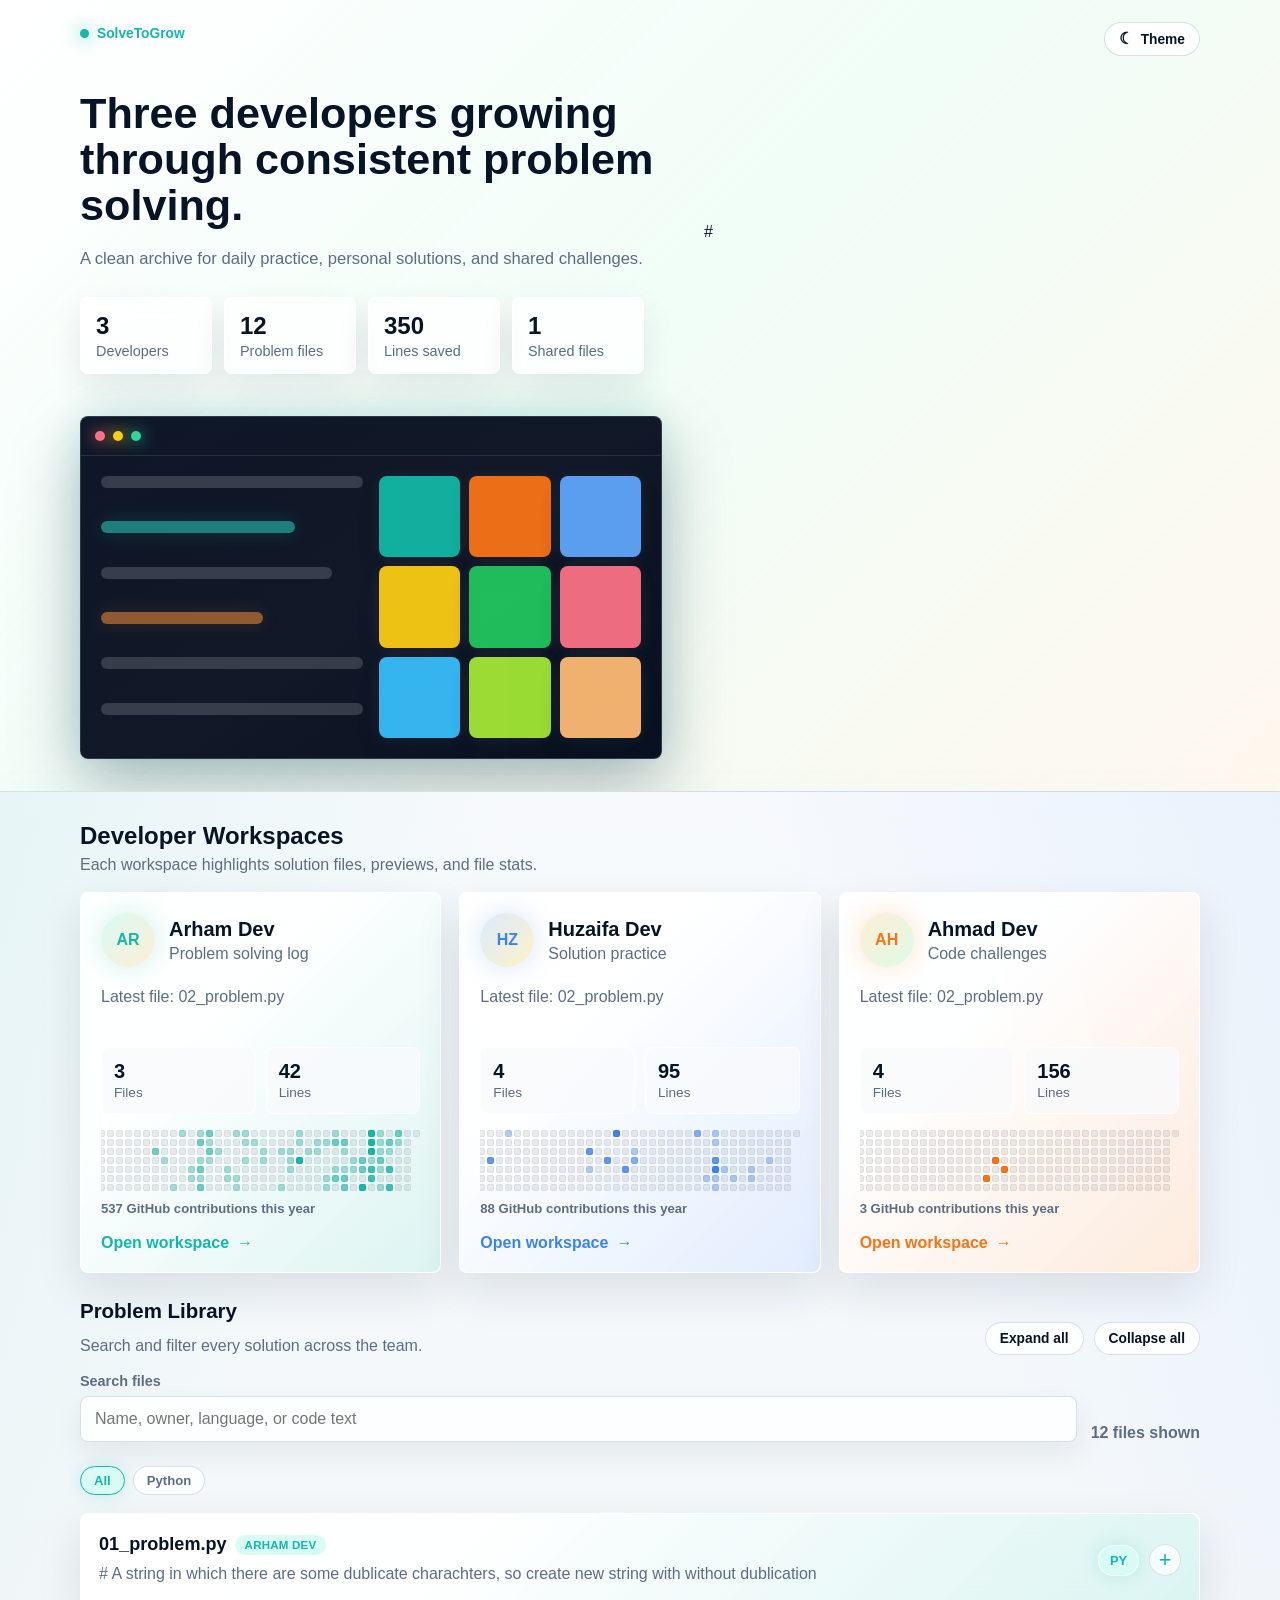
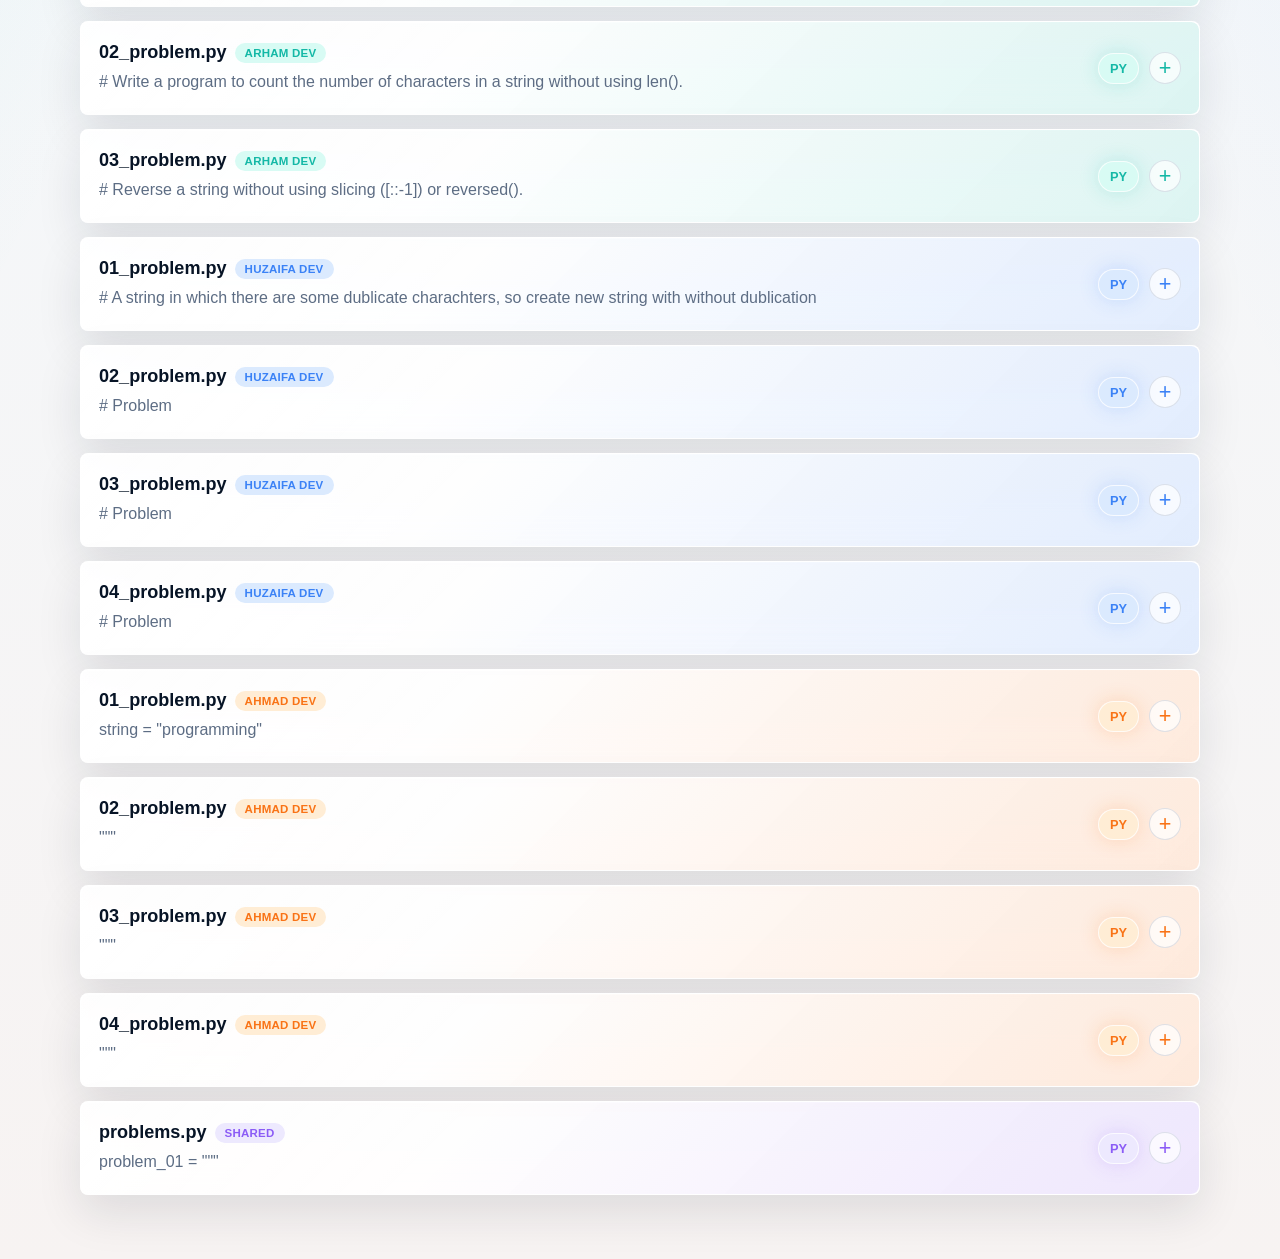
==== commit 22ef09d8: "chore: regenerate site [skip ci]" ====
--- a/index.html
+++ b/index.html
@@ -122,7 +122,7 @@
           </div>
           
       <div class="contrib is-compact" style="--accent: #14b8a6;" aria-hidden="true">
-        <div class="contrib-scroll"><div class="contrib-weeks"><div class="contrib-week"><span class="contrib-day" data-level="2" title="2025-11-16"></span><span class="contrib-day" data-level="1" title="2025-11-17"></span><span class="contrib-day" data-level="2" title="2025-11-18"></span><span class="contrib-day" data-level="0" title="2025-11-19"></span><span class="contrib-day" data-level="0" title="2025-11-20"></span><span class="contrib-day" data-level="1" title="2025-11-21"></span><span class="contrib-day" data-level="1" title="2025-11-22"></span></div><div class="contrib-week"><span class="contrib-day" data-level="0" title="2025-11-23"></span><span class="contrib-day" data-level="0" title="2025-11-24"></span><span class="contrib-day" data-level="0" title="2025-11-25"></span><span class="contrib-day" data-level="0" title="2025-11-26"></span><span class="contrib-day" data-level="0" title="2025-11-27"></span><span class="contrib-day" data-level="0" title="2025-11-28"></span><span class="contrib-day" data-level="0" title="2025-11-29"></span></div><div class="contrib-week"><span class="contrib-day" data-level="0" title="2025-11-30"></span><span class="contrib-day" data-level="0" title="2025-12-01"></span><span class="contrib-day" data-level="0" title="2025-12-02"></span><span class="contrib-day" data-level="0" title="2025-12-03"></span><span class="contrib-day" data-level="0" title="2025-12-04"></span><span class="contrib-day" data-level="0" title="2025-12-05"></span><span class="contrib-day" data-level="0" title="2025-12-06"></span></div><div class="contrib-week"><span class="contrib-day" data-level="1" title="2025-12-07"></span><span class="contrib-day" data-level="0" title="2025-12-08"></span><span class="contrib-day" data-level="0" title="2025-12-09"></span><span class="contrib-day" data-level="0" title="2025-12-10"></span><span class="contrib-day" data-level="1" title="2025-12-11"></span><span class="contrib-day" data-level="3" title="2025-12-12"></span><span class="contrib-day" data-level="4" title="2025-12-13"></span></div><div class="contrib-week"><span class="contrib-day" data-level="0" title="2025-12-14"></span><span class="contrib-day" data-level="1" title="2025-12-15"></span><span class="contrib-day" data-level="0" title="2025-12-16"></span><span class="contrib-day" data-level="0" title="2025-12-17"></span><span class="contrib-day" data-level="0" title="2025-12-18"></span><span class="contrib-day" data-level="0" title="2025-12-19"></span><span class="contrib-day" data-level="2" title="2025-12-20"></span></div><div class="contrib-week"><span class="contrib-day" data-level="0" title="2025-12-21"></span><span class="contrib-day" data-level="0" title="2025-12-22"></span><span class="contrib-day" data-level="0" title="2025-12-23"></span><span class="contrib-day" data-level="0" title="2025-12-24"></span><span class="contrib-day" data-level="0" title="2025-12-25"></span><span class="contrib-day" data-level="0" title="2025-12-26"></span><span class="contrib-day" data-level="0" title="2025-12-27"></span></div><div class="contrib-week"><span class="contrib-day" data-level="0" title="2025-12-28"></span><span class="contrib-day" data-level="0" title="2025-12-29"></span><span class="contrib-day" data-level="0" title="2025-12-30"></span><span class="contrib-day" data-level="0" title="2025-12-31"></span><span class="contrib-day" data-level="0" title="2026-01-01"></span><span class="contrib-day" data-level="1" title="2026-01-02"></span><span class="contrib-day" data-level="0" title="2026-01-03"></span></div><div class="contrib-week"><span class="contrib-day" data-level="0" title="2026-01-04"></span><span class="contrib-day" data-level="0" title="2026-01-05"></span><span class="contrib-day" data-level="0" title="2026-01-06"></span><span class="contrib-day" data-level="0" title="2026-01-07"></span><span class="contrib-day" data-level="0" title="2026-01-08"></span><span class="contrib-day" data-level="1" title="2026-01-09"></span><span class="contrib-day" data-level="0" title="2026-01-10"></span></div><div class="contrib-week"><span class="contrib-day" data-level="0" title="2026-01-11"></span><span class="contrib-day" data-level="0" title="2026-01-12"></span><span class="contrib-day" data-level="0" title="2026-01-13"></span><span class="contrib-day" data-level="0" title="2026-01-14"></span><span class="contrib-day" data-level="0" title="2026-01-15"></span><span class="contrib-day" data-level="0" title="2026-01-16"></span><span class="contrib-day" data-level="1" title="2026-01-17"></span></div><div class="contrib-week"><span class="contrib-day" data-level="0" title="2026-01-18"></span><span class="contrib-day" data-level="0" title="2026-01-19"></span><span class="contrib-day" data-level="0" title="2026-01-20"></span><span class="contrib-day" data-level="0" title="2026-01-21"></span><span class="contrib-day" data-level="0" title="2026-01-22"></span><span class="contrib-day" data-level="0" title="2026-01-23"></span><span class="contrib-day" data-level="0" title="2026-01-24"></span></div><div class="contrib-week"><span class="contrib-day" data-level="0" title="2026-01-25"></span><span class="contrib-day" data-level="0" title="2026-01-26"></span><span class="contrib-day" data-level="0" title="2026-01-27"></span><span class="contrib-day" data-level="0" title="2026-01-28"></span><span class="contrib-day" data-level="0" title="2026-01-29"></span><span class="contrib-day" data-level="0" title="2026-01-30"></span><span class="contrib-day" data-level="0" title="2026-01-31"></span></div><div class="contrib-week"><span class="contrib-day" data-level="0" title="2026-02-01"></span><span class="contrib-day" data-level="0" title="2026-02-02"></span><span class="contrib-day" data-level="0" title="2026-02-03"></span><span class="contrib-day" data-level="0" title="2026-02-04"></span><span class="contrib-day" data-level="0" title="2026-02-05"></span><span class="contrib-day" data-level="0" title="2026-02-06"></span><span class="contrib-day" data-level="0" title="2026-02-07"></span></div><div class="contrib-week"><span class="contrib-day" data-level="0" title="2026-02-08"></span><span class="contrib-day" data-level="0" title="2026-02-09"></span><span class="contrib-day" data-level="0" title="2026-02-10"></span><span class="contrib-day" data-level="0" title="2026-02-11"></span><span class="contrib-day" data-level="0" title="2026-02-12"></span><span class="contrib-day" data-level="0" title="2026-02-13"></span><span class="contrib-day" data-level="0" title="2026-02-14"></span></div><div class="contrib-week"><span class="contrib-day" data-level="0" title="2026-02-15"></span><span class="contrib-day" data-level="0" title="2026-02-16"></span><span class="contrib-day" data-level="0" title="2026-02-17"></span><span class="contrib-day" data-level="0" title="2026-02-18"></span><span class="contrib-day" data-level="0" title="2026-02-19"></span><span class="contrib-day" data-level="0" title="2026-02-20"></span><span class="contrib-day" data-level="0" title="2026-02-21"></span></div><div class="contrib-week"><span class="contrib-day" data-level="0" title="2026-02-22"></span><span class="contrib-day" data-level="0" title="2026-02-23"></span><span class="contrib-day" data-level="0" title="2026-02-24"></span><span class="contrib-day" data-level="0" title="2026-02-25"></span><span class="contrib-day" data-level="0" title="2026-02-26"></span><span class="contrib-day" data-level="0" title="2026-02-27"></span><span class="contrib-day" data-level="0" title="2026-02-28"></span></div><div class="contrib-week"><span class="contrib-day" data-level="0" title="2026-03-01"></span><span class="contrib-day" data-level="0" title="2026-03-02"></span><span class="contrib-day" data-level="0" title="2026-03-03"></span><span class="contrib-day" data-level="0" title="2026-03-04"></span><span class="contrib-day" data-level="0" title="2026-03-05"></span><span class="contrib-day" data-level="0" title="2026-03-06"></span><span class="contrib-day" data-level="0" title="2026-03-07"></span></div><div class="contrib-week"><span class="contrib-day" data-level="0" title="2026-03-08"></span><span class="contrib-day" data-level="0" title="2026-03-09"></span><span class="contrib-day" data-level="0" title="2026-03-10"></span><span class="contrib-day" data-level="0" title="2026-03-11"></span><span class="contrib-day" data-level="0" title="2026-03-12"></span><span class="contrib-day" data-level="0" title="2026-03-13"></span><span class="contrib-day" data-level="0" title="2026-03-14"></span></div><div class="contrib-week"><span class="contrib-day" data-level="0" title="2026-03-15"></span><span class="contrib-day" data-level="0" title="2026-03-16"></span><span class="contrib-day" data-level="0" title="2026-03-17"></span><span class="contrib-day" data-level="0" title="2026-03-18"></span><span class="contrib-day" data-level="0" title="2026-03-19"></span><span class="contrib-day" data-level="0" title="2026-03-20"></span><span class="contrib-day" data-level="0" title="2026-03-21"></span></div><div class="contrib-week"><span class="contrib-day" data-level="0" title="2026-03-22"></span><span class="contrib-day" data-level="0" title="2026-03-23"></span><span class="contrib-day" data-level="0" title="2026-03-24"></span><span class="contrib-day" data-level="0" title="2026-03-25"></span><span class="contrib-day" data-level="0" title="2026-03-26"></span><span class="contrib-day" data-level="0" title="2026-03-27"></span><span class="contrib-day" data-level="0" title="2026-03-28"></span></div><div class="contrib-week"><span class="contrib-day" data-level="0" title="2026-03-29"></span><span class="contrib-day" data-level="0" title="2026-03-30"></span><span class="contrib-day" data-level="0" title="2026-03-31"></span><span class="contrib-day" data-level="0" title="2026-04-01"></span><span class="contrib-day" data-level="0" title="2026-04-02"></span><span class="contrib-day" data-level="0" title="2026-04-03"></span><span class="contrib-day" data-level="0" title="2026-04-04"></span></div><div class="contrib-week"><span class="contrib-day" data-level="0" title="2026-04-05"></span><span class="contrib-day" data-level="0" title="2026-04-06"></span><span class="contrib-day" data-level="0" title="2026-04-07"></span><span class="contrib-day" data-level="0" title="2026-04-08"></span><span class="contrib-day" data-level="0" title="2026-04-09"></span><span class="contrib-day" data-level="0" title="2026-04-10"></span><span class="contrib-day" data-level="0" title="2026-04-11"></span></div><div class="contrib-week"><span class="contrib-day" data-level="0" title="2026-04-12"></span><span class="contrib-day" data-level="0" title="2026-04-13"></span><span class="contrib-day" data-level="0" title="2026-04-14"></span><span class="contrib-day" data-level="0" title="2026-04-15"></span><span class="contrib-day" data-level="0" title="2026-04-16"></span><span class="contrib-day" data-level="0" title="2026-04-17"></span><span class="contrib-day" data-level="0" title="2026-04-18"></span></div><div class="contrib-week"><span class="contrib-day" data-level="0" title="2026-04-19"></span><span class="contrib-day" data-level="0" title="2026-04-20"></span><span class="contrib-day" data-level="0" title="2026-04-21"></span><span class="contrib-day" data-level="0" title="2026-04-22"></span><span class="contrib-day" data-level="0" title="2026-04-23"></span><span class="contrib-day" data-level="0" title="2026-04-24"></span><span class="contrib-day" data-level="0" title="2026-04-25"></span></div><div class="contrib-week"><span class="contrib-day" data-level="0" title="2026-04-26"></span><span class="contrib-day" data-level="0" title="2026-04-27"></span><span class="contrib-day" data-level="0" title="2026-04-28"></span><span class="contrib-day" data-level="0" title="2026-04-29"></span><span class="contrib-day" data-level="0" title="2026-04-30"></span><span class="contrib-day" data-level="0" title="2026-05-01"></span><span class="contrib-day" data-level="0" title="2026-05-02"></span></div><div class="contrib-week"><span class="contrib-day" data-level="0" title="2026-05-03"></span><span class="contrib-day" data-level="0" title="2026-05-04"></span><span class="contrib-day" data-level="2" title="2026-05-05"></span><span class="contrib-day" data-level="0" title="2026-05-06"></span><span class="contrib-day" data-level="0" title="2026-05-07"></span><span class="contrib-day" data-level="0" title="2026-05-08"></span><span class="contrib-day" data-level="0" title="2026-05-09"></span></div><div class="contrib-week"><span class="contrib-day" data-level="0" title="2026-05-10"></span><span class="contrib-day" data-level="0" title="2026-05-11"></span><span class="contrib-day" data-level="0" title="2026-05-12"></span><span class="contrib-day" data-level="1" title="2026-05-13"></span><span class="contrib-day" data-level="0" title="2026-05-14"></span><span class="contrib-day" data-level="0" title="2026-05-15"></span><span class="contrib-day" data-level="0" title="2026-05-16"></span></div><div class="contrib-week"><span class="contrib-day" data-level="0" title="2026-05-17"></span><span class="contrib-day" data-level="0" title="2026-05-18"></span><span class="contrib-day" data-level="0" title="2026-05-19"></span><span class="contrib-day" data-level="0" title="2026-05-20"></span><span class="contrib-day" data-level="0" title="2026-05-21"></span><span class="contrib-day" data-level="0" title="2026-05-22"></span><span class="contrib-day" data-level="1" title="2026-05-23"></span></div><div class="contrib-week"><span class="contrib-day" data-level="1" title="2026-05-24"></span><span class="contrib-day" data-level="0" title="2026-05-25"></span><span class="contrib-day" data-level="0" title="2026-05-26"></span><span class="contrib-day" data-level="0" title="2026-05-27"></span><span class="contrib-day" data-level="0" title="2026-05-28"></span><span class="contrib-day" data-level="0" title="2026-05-29"></span><span class="contrib-day" data-level="0" title="2026-05-30"></span></div><div class="contrib-week"><span class="contrib-day" data-level="0" title="2026-05-31"></span><span class="contrib-day" data-level="0" title="2026-06-01"></span><span class="contrib-day" data-level="0" title="2026-06-02"></span><span class="contrib-day" data-level="0" title="2026-06-03"></span><span class="contrib-day" data-level="1" title="2026-06-04"></span><span class="contrib-day" data-level="1" title="2026-06-05"></span><span class="contrib-day" data-level="0" title="2026-06-06"></span></div><div class="contrib-week"><span class="contrib-day" data-level="1" title="2026-06-07"></span><span class="contrib-day" data-level="2" title="2026-06-08"></span><span class="contrib-day" data-level="0" title="2026-06-09"></span><span class="contrib-day" data-level="1" title="2026-06-10"></span><span class="contrib-day" data-level="2" title="2026-06-11"></span><span class="contrib-day" data-level="1" title="2026-06-12"></span><span class="contrib-day" data-level="2" title="2026-06-13"></span></div><div class="contrib-week"><span class="contrib-day" data-level="2" title="2026-06-14"></span><span class="contrib-day" data-level="1" title="2026-06-15"></span><span class="contrib-day" data-level="2" title="2026-06-16"></span><span class="contrib-day" data-level="1" title="2026-06-17"></span><span class="contrib-day" data-level="0" title="2026-06-18"></span><span class="contrib-day" data-level="0" title="2026-06-19"></span><span class="contrib-day" data-level="0" title="2026-06-20"></span></div><div class="contrib-week"><span class="contrib-day" data-level="0" title="2026-06-21"></span><span class="contrib-day" data-level="0" title="2026-06-22"></span><span class="contrib-day" data-level="1" title="2026-06-23"></span><span class="contrib-day" data-level="0" title="2026-06-24"></span><span class="contrib-day" data-level="0" title="2026-06-25"></span><span class="contrib-day" data-level="0" title="2026-06-26"></span><span class="contrib-day" data-level="0" title="2026-06-27"></span></div><div class="contrib-week"><span class="contrib-day" data-level="0" title="2026-06-28"></span><span class="contrib-day" data-level="0" title="2026-06-29"></span><span class="contrib-day" data-level="0" title="2026-06-30"></span><span class="contrib-day" data-level="0" title="2026-07-01"></span><span class="contrib-day" data-level="1" title="2026-07-02"></span><span class="contrib-day" data-level="1" title="2026-07-03"></span><span class="contrib-day" data-level="0" title="2026-07-04"></span></div><div class="contrib-week"><span class="contrib-day" data-level="1" title="2026-07-05"></span><span class="contrib-day" data-level="0" title="2026-07-06"></span><span class="contrib-day" data-level="0" title="2026-07-07"></span><span class="contrib-day" data-level="0" title="2026-07-08"></span><span class="contrib-day" data-level="0" title="2026-07-09"></span><span class="contrib-day" data-level="1" title="2026-07-10"></span><span class="contrib-day" data-level="1" title="2026-07-11"></span></div><div class="contrib-week"><span class="contrib-day" data-level="1" title="2026-07-12"></span><span class="contrib-day" data-level="1" title="2026-07-13"></span><span class="contrib-day" data-level="0" title="2026-07-14"></span><span class="contrib-day" data-level="1" title="2026-07-15"></span><span class="contrib-day" data-level="0" title="2026-07-16"></span><span class="contrib-day" data-level="0" title="2026-07-17"></span><span class="contrib-day" data-level="0" title="2026-07-18"></span></div><div class="contrib-week"><span class="contrib-day" data-level="0" title="2026-07-19"></span><span class="contrib-day" data-level="1" title="2026-07-20"></span><span class="contrib-day" data-level="0" title="2026-07-21"></span><span class="contrib-day" data-level="0" title="2026-07-22"></span><span class="contrib-day" data-level="0" title="2026-07-23"></span><span class="contrib-day" data-level="0" title="2026-07-24"></span><span class="contrib-day" data-level="0" title="2026-07-25"></span></div><div class="contrib-week"><span class="contrib-day" data-level="0" title="2026-07-26"></span><span class="contrib-day" data-level="0" title="2026-07-27"></span><span class="contrib-day" data-level="1" title="2026-07-28"></span><span class="contrib-day" data-level="1" title="2026-07-29"></span><span class="contrib-day" data-level="0" title="2026-07-30"></span><span class="contrib-day" data-level="0" title="2026-07-31"></span><span class="contrib-day" data-level="0" title="2026-08-01"></span></div><div class="contrib-week"><span class="contrib-day" data-level="0" title="2026-08-02"></span><span class="contrib-day" data-level="0" title="2026-08-03"></span><span class="contrib-day" data-level="0" title="2026-08-04"></span><span class="contrib-day" data-level="0" title="2026-08-05"></span><span class="contrib-day" data-level="0" title="2026-08-06"></span><span class="contrib-day" data-level="0" title="2026-08-07"></span><span class="contrib-day" data-level="0" title="2026-08-08"></span></div><div class="contrib-week"><span class="contrib-day" data-level="0" title="2026-08-09"></span><span class="contrib-day" data-level="0" title="2026-08-10"></span><span class="contrib-day" data-level="1" title="2026-08-11"></span><span class="contrib-day" data-level="0" title="2026-08-12"></span><span class="contrib-day" data-level="0" title="2026-08-13"></span><span class="contrib-day" data-level="0" title="2026-08-14"></span><span class="contrib-day" data-level="1" title="2026-08-15"></span></div><div class="contrib-week"><span class="contrib-day" data-level="0" title="2026-08-16"></span><span class="contrib-day" data-level="0" title="2026-08-17"></span><span class="contrib-day" data-level="1" title="2026-08-18"></span><span class="contrib-day" data-level="1" title="2026-08-19"></span><span class="contrib-day" data-level="1" title="2026-08-20"></span><span class="contrib-day" data-level="0" title="2026-08-21"></span><span class="contrib-day" data-level="0" title="2026-08-22"></span></div><div class="contrib-week"><span class="contrib-day" data-level="1" title="2026-08-23"></span><span class="contrib-day" data-level="1" title="2026-08-24"></span><span class="contrib-day" data-level="0" title="2026-08-25"></span><span class="contrib-day" data-level="4" title="2026-08-26"></span><span class="contrib-day" data-level="0" title="2026-08-27"></span><span class="contrib-day" data-level="0" title="2026-08-28"></span><span class="contrib-day" data-level="0" title="2026-08-29"></span></div><div class="contrib-week"><span class="contrib-day" data-level="0" title="2026-08-30"></span><span class="contrib-day" data-level="0" title="2026-08-31"></span><span class="contrib-day" data-level="1" title="2026-09-01"></span><span class="contrib-day" data-level="0" title="2026-09-02"></span><span class="contrib-day" data-level="0" title="2026-09-03"></span><span class="contrib-day" data-level="0" title="2026-09-04"></span><span class="contrib-day" data-level="0" title="2026-09-05"></span></div><div class="contrib-week"><span class="contrib-day" data-level="0" title="2026-09-06"></span><span class="contrib-day" data-level="1" title="2026-09-07"></span><span class="contrib-day" data-level="1" title="2026-09-08"></span><span class="contrib-day" data-level="0" title="2026-09-09"></span><span class="contrib-day" data-level="0" title="2026-09-10"></span><span class="contrib-day" data-level="0" title="2026-09-11"></span><span class="contrib-day" data-level="0" title="2026-09-12"></span></div><div class="contrib-week"><span class="contrib-day" data-level="0" title="2026-09-13"></span><span class="contrib-day" data-level="1" title="2026-09-14"></span><span class="contrib-day" data-level="0" title="2026-09-15"></span><span class="contrib-day" data-level="0" title="2026-09-16"></span><span class="contrib-day" data-level="0" title="2026-09-17"></span><span class="contrib-day" data-level="1" title="2026-09-18"></span><span class="contrib-day" data-level="1" title="2026-09-19"></span></div><div class="contrib-week"><span class="contrib-day" data-level="1" title="2026-09-20"></span><span class="contrib-day" data-level="2" title="2026-09-21"></span><span class="contrib-day" data-level="0" title="2026-09-22"></span><span class="contrib-day" data-level="0" title="2026-09-23"></span><span class="contrib-day" data-level="1" title="2026-09-24"></span><span class="contrib-day" data-level="2" title="2026-09-25"></span><span class="contrib-day" data-level="0" title="2026-09-26"></span></div><div class="contrib-week"><span class="contrib-day" data-level="0" title="2026-09-27"></span><span class="contrib-day" data-level="2" title="2026-09-28"></span><span class="contrib-day" data-level="1" title="2026-09-29"></span><span class="contrib-day" data-level="0" title="2026-09-30"></span><span class="contrib-day" data-level="1" title="2026-10-01"></span><span class="contrib-day" data-level="2" title="2026-10-02"></span><span class="contrib-day" data-level="2" title="2026-10-03"></span></div><div class="contrib-week"><span class="contrib-day" data-level="0" title="2026-10-04"></span><span class="contrib-day" data-level="0" title="2026-10-05"></span><span class="contrib-day" data-level="0" title="2026-10-06"></span><span class="contrib-day" data-level="1" title="2026-10-07"></span><span class="contrib-day" data-level="1" title="2026-10-08"></span><span class="contrib-day" data-level="0" title="2026-10-09"></span><span class="contrib-day" data-level="0" title="2026-10-10"></span></div><div class="contrib-week"><span class="contrib-day" data-level="0" title="2026-10-11"></span><span class="contrib-day" data-level="0" title="2026-10-12"></span><span class="contrib-day" data-level="0" title="2026-10-13"></span><span class="contrib-day" data-level="2" title="2026-10-14"></span><span class="contrib-day" data-level="2" title="2026-10-15"></span><span class="contrib-day" data-level="0" title="2026-10-16"></span><span class="contrib-day" data-level="4" title="2026-10-17"></span></div><div class="contrib-week"><span class="contrib-day" data-level="4" title="2026-10-18"></span><span class="contrib-day" data-level="4" title="2026-10-19"></span><span class="contrib-day" data-level="4" title="2026-10-20"></span><span class="contrib-day" data-level="1" title="2026-10-21"></span><span class="contrib-day" data-level="3" title="2026-10-22"></span><span class="contrib-day" data-level="3" title="2026-10-23"></span><span class="contrib-day" data-level="0" title="2026-10-24"></span></div><div class="contrib-week"><span class="contrib-day" data-level="1" title="2026-10-25"></span><span class="contrib-day" data-level="1" title="2026-10-26"></span><span class="contrib-day" data-level="1" title="2026-10-27"></span><span class="contrib-day" data-level="2" title="2026-10-28"></span><span class="contrib-day" data-level="1" title="2026-10-29"></span><span class="contrib-day" data-level="0" title="2026-10-30"></span><span class="contrib-day" data-level="1" title="2026-10-31"></span></div><div class="contrib-week"><span class="contrib-day" data-level="0" title="2026-11-01"></span><span class="contrib-day" data-level="2" title="2026-11-02"></span><span class="contrib-day" data-level="1" title="2026-11-03"></span><span class="contrib-day" data-level="0" title="2026-11-04"></span><span class="contrib-day" data-level="3" title="2026-11-05"></span><span class="contrib-day" data-level="0" title="2026-11-06"></span><span class="contrib-day" data-level="3" title="2026-11-07"></span></div><div class="contrib-week"><span class="contrib-day" data-level="2" title="2026-11-08"></span><span class="contrib-day" data-level="1" title="2026-11-09"></span><span class="contrib-day" data-level="0" title="2026-11-10"></span><span class="contrib-day" data-level="0" title="2026-11-11"></span><span class="contrib-day" data-level="0" title="2026-11-12"></span><span class="contrib-day" data-level="0" title="2026-11-13"></span><span class="contrib-day" data-level="0" title="2026-11-14"></span></div><div class="contrib-week"><span class="contrib-day" data-level="0" title="2026-11-15"></span><span class="contrib-day" data-level="0" title="2026-11-16"></span><span class="contrib-day" data-level="0" title="2026-11-17"></span><span class="contrib-day" data-level="0" title="2026-11-18"></span><span class="contrib-day" data-level="0" title="2026-11-19"></span><span class="contrib-day" data-level="0" title="2026-11-20"></span><span class="contrib-day" data-level="0" title="2026-11-21"></span></div></div></div>
+        <div class="contrib-scroll"><div class="contrib-weeks"><div class="contrib-week"><span class="contrib-day" data-level="0" title="2025-11-23"></span><span class="contrib-day" data-level="0" title="2025-11-24"></span><span class="contrib-day" data-level="0" title="2025-11-25"></span><span class="contrib-day" data-level="0" title="2025-11-26"></span><span class="contrib-day" data-level="0" title="2025-11-27"></span><span class="contrib-day" data-level="0" title="2025-11-28"></span><span class="contrib-day" data-level="0" title="2025-11-29"></span></div><div class="contrib-week"><span class="contrib-day" data-level="0" title="2025-11-30"></span><span class="contrib-day" data-level="0" title="2025-12-01"></span><span class="contrib-day" data-level="0" title="2025-12-02"></span><span class="contrib-day" data-level="0" title="2025-12-03"></span><span class="contrib-day" data-level="0" title="2025-12-04"></span><span class="contrib-day" data-level="0" title="2025-12-05"></span><span class="contrib-day" data-level="0" title="2025-12-06"></span></div><div class="contrib-week"><span class="contrib-day" data-level="1" title="2025-12-07"></span><span class="contrib-day" data-level="0" title="2025-12-08"></span><span class="contrib-day" data-level="0" title="2025-12-09"></span><span class="contrib-day" data-level="0" title="2025-12-10"></span><span class="contrib-day" data-level="1" title="2025-12-11"></span><span class="contrib-day" data-level="3" title="2025-12-12"></span><span class="contrib-day" data-level="4" title="2025-12-13"></span></div><div class="contrib-week"><span class="contrib-day" data-level="0" title="2025-12-14"></span><span class="contrib-day" data-level="1" title="2025-12-15"></span><span class="contrib-day" data-level="0" title="2025-12-16"></span><span class="contrib-day" data-level="0" title="2025-12-17"></span><span class="contrib-day" data-level="0" title="2025-12-18"></span><span class="contrib-day" data-level="0" title="2025-12-19"></span><span class="contrib-day" data-level="2" title="2025-12-20"></span></div><div class="contrib-week"><span class="contrib-day" data-level="0" title="2025-12-21"></span><span class="contrib-day" data-level="0" title="2025-12-22"></span><span class="contrib-day" data-level="0" title="2025-12-23"></span><span class="contrib-day" data-level="0" title="2025-12-24"></span><span class="contrib-day" data-level="0" title="2025-12-25"></span><span class="contrib-day" data-level="0" title="2025-12-26"></span><span class="contrib-day" data-level="0" title="2025-12-27"></span></div><div class="contrib-week"><span class="contrib-day" data-level="0" title="2025-12-28"></span><span class="contrib-day" data-level="0" title="2025-12-29"></span><span class="contrib-day" data-level="0" title="2025-12-30"></span><span class="contrib-day" data-level="0" title="2025-12-31"></span><span class="contrib-day" data-level="0" title="2026-01-01"></span><span class="contrib-day" data-level="1" title="2026-01-02"></span><span class="contrib-day" data-level="0" title="2026-01-03"></span></div><div class="contrib-week"><span class="contrib-day" data-level="0" title="2026-01-04"></span><span class="contrib-day" data-level="0" title="2026-01-05"></span><span class="contrib-day" data-level="0" title="2026-01-06"></span><span class="contrib-day" data-level="0" title="2026-01-07"></span><span class="contrib-day" data-level="0" title="2026-01-08"></span><span class="contrib-day" data-level="1" title="2026-01-09"></span><span class="contrib-day" data-level="0" title="2026-01-10"></span></div><div class="contrib-week"><span class="contrib-day" data-level="0" title="2026-01-11"></span><span class="contrib-day" data-level="0" title="2026-01-12"></span><span class="contrib-day" data-level="0" title="2026-01-13"></span><span class="contrib-day" data-level="0" title="2026-01-14"></span><span class="contrib-day" data-level="0" title="2026-01-15"></span><span class="contrib-day" data-level="0" title="2026-01-16"></span><span class="contrib-day" data-level="1" title="2026-01-17"></span></div><div class="contrib-week"><span class="contrib-day" data-level="0" title="2026-01-18"></span><span class="contrib-day" data-level="0" title="2026-01-19"></span><span class="contrib-day" data-level="0" title="2026-01-20"></span><span class="contrib-day" data-level="0" title="2026-01-21"></span><span class="contrib-day" data-level="0" title="2026-01-22"></span><span class="contrib-day" data-level="0" title="2026-01-23"></span><span class="contrib-day" data-level="0" title="2026-01-24"></span></div><div class="contrib-week"><span class="contrib-day" data-level="0" title="2026-01-25"></span><span class="contrib-day" data-level="0" title="2026-01-26"></span><span class="contrib-day" data-level="0" title="2026-01-27"></span><span class="contrib-day" data-level="0" title="2026-01-28"></span><span class="contrib-day" data-level="0" title="2026-01-29"></span><span class="contrib-day" data-level="0" title="2026-01-30"></span><span class="contrib-day" data-level="0" title="2026-01-31"></span></div><div class="contrib-week"><span class="contrib-day" data-level="0" title="2026-02-01"></span><span class="contrib-day" data-level="0" title="2026-02-02"></span><span class="contrib-day" data-level="0" title="2026-02-03"></span><span class="contrib-day" data-level="0" title="2026-02-04"></span><span class="contrib-day" data-level="0" title="2026-02-05"></span><span class="contrib-day" data-level="0" title="2026-02-06"></span><span class="contrib-day" data-level="0" title="2026-02-07"></span></div><div class="contrib-week"><span class="contrib-day" data-level="0" title="2026-02-08"></span><span class="contrib-day" data-level="0" title="2026-02-09"></span><span class="contrib-day" data-level="0" title="2026-02-10"></span><span class="contrib-day" data-level="0" title="2026-02-11"></span><span class="contrib-day" data-level="0" title="2026-02-12"></span><span class="contrib-day" data-level="0" title="2026-02-13"></span><span class="contrib-day" data-level="0" title="2026-02-14"></span></div><div class="contrib-week"><span class="contrib-day" data-level="0" title="2026-02-15"></span><span class="contrib-day" data-level="0" title="2026-02-16"></span><span class="contrib-day" data-level="0" title="2026-02-17"></span><span class="contrib-day" data-level="0" title="2026-02-18"></span><span class="contrib-day" data-level="0" title="2026-02-19"></span><span class="contrib-day" data-level="0" title="2026-02-20"></span><span class="contrib-day" data-level="0" title="2026-02-21"></span></div><div class="contrib-week"><span class="contrib-day" data-level="0" title="2026-02-22"></span><span class="contrib-day" data-level="0" title="2026-02-23"></span><span class="contrib-day" data-level="0" title="2026-02-24"></span><span class="contrib-day" data-level="0" title="2026-02-25"></span><span class="contrib-day" data-level="0" title="2026-02-26"></span><span class="contrib-day" data-level="0" title="2026-02-27"></span><span class="contrib-day" data-level="0" title="2026-02-28"></span></div><div class="contrib-week"><span class="contrib-day" data-level="0" title="2026-03-01"></span><span class="contrib-day" data-level="0" title="2026-03-02"></span><span class="contrib-day" data-level="0" title="2026-03-03"></span><span class="contrib-day" data-level="0" title="2026-03-04"></span><span class="contrib-day" data-level="0" title="2026-03-05"></span><span class="contrib-day" data-level="0" title="2026-03-06"></span><span class="contrib-day" data-level="0" title="2026-03-07"></span></div><div class="contrib-week"><span class="contrib-day" data-level="0" title="2026-03-08"></span><span class="contrib-day" data-level="0" title="2026-03-09"></span><span class="contrib-day" data-level="0" title="2026-03-10"></span><span class="contrib-day" data-level="0" title="2026-03-11"></span><span class="contrib-day" data-level="0" title="2026-03-12"></span><span class="contrib-day" data-level="0" title="2026-03-13"></span><span class="contrib-day" data-level="0" title="2026-03-14"></span></div><div class="contrib-week"><span class="contrib-day" data-level="0" title="2026-03-15"></span><span class="contrib-day" data-level="0" title="2026-03-16"></span><span class="contrib-day" data-level="0" title="2026-03-17"></span><span class="contrib-day" data-level="0" title="2026-03-18"></span><span class="contrib-day" data-level="0" title="2026-03-19"></span><span class="contrib-day" data-level="0" title="2026-03-20"></span><span class="contrib-day" data-level="0" title="2026-03-21"></span></div><div class="contrib-week"><span class="contrib-day" data-level="0" title="2026-03-22"></span><span class="contrib-day" data-level="0" title="2026-03-23"></span><span class="contrib-day" data-level="0" title="2026-03-24"></span><span class="contrib-day" data-level="0" title="2026-03-25"></span><span class="contrib-day" data-level="0" title="2026-03-26"></span><span class="contrib-day" data-level="0" title="2026-03-27"></span><span class="contrib-day" data-level="0" title="2026-03-28"></span></div><div class="contrib-week"><span class="contrib-day" data-level="0" title="2026-03-29"></span><span class="contrib-day" data-level="0" title="2026-03-30"></span><span class="contrib-day" data-level="0" title="2026-03-31"></span><span class="contrib-day" data-level="0" title="2026-04-01"></span><span class="contrib-day" data-level="0" title="2026-04-02"></span><span class="contrib-day" data-level="0" title="2026-04-03"></span><span class="contrib-day" data-level="0" title="2026-04-04"></span></div><div class="contrib-week"><span class="contrib-day" data-level="0" title="2026-04-05"></span><span class="contrib-day" data-level="0" title="2026-04-06"></span><span class="contrib-day" data-level="0" title="2026-04-07"></span><span class="contrib-day" data-level="0" title="2026-04-08"></span><span class="contrib-day" data-level="0" title="2026-04-09"></span><span class="contrib-day" data-level="0" title="2026-04-10"></span><span class="contrib-day" data-level="0" title="2026-04-11"></span></div><div class="contrib-week"><span class="contrib-day" data-level="0" title="2026-04-12"></span><span class="contrib-day" data-level="0" title="2026-04-13"></span><span class="contrib-day" data-level="0" title="2026-04-14"></span><span class="contrib-day" data-level="0" title="2026-04-15"></span><span class="contrib-day" data-level="0" title="2026-04-16"></span><span class="contrib-day" data-level="0" title="2026-04-17"></span><span class="contrib-day" data-level="0" title="2026-04-18"></span></div><div class="contrib-week"><span class="contrib-day" data-level="0" title="2026-04-19"></span><span class="contrib-day" data-level="0" title="2026-04-20"></span><span class="contrib-day" data-level="0" title="2026-04-21"></span><span class="contrib-day" data-level="0" title="2026-04-22"></span><span class="contrib-day" data-level="0" title="2026-04-23"></span><span class="contrib-day" data-level="0" title="2026-04-24"></span><span class="contrib-day" data-level="0" title="2026-04-25"></span></div><div class="contrib-week"><span class="contrib-day" data-level="0" title="2026-04-26"></span><span class="contrib-day" data-level="0" title="2026-04-27"></span><span class="contrib-day" data-level="0" title="2026-04-28"></span><span class="contrib-day" data-level="0" title="2026-04-29"></span><span class="contrib-day" data-level="0" title="2026-04-30"></span><span class="contrib-day" data-level="0" title="2026-05-01"></span><span class="contrib-day" data-level="0" title="2026-05-02"></span></div><div class="contrib-week"><span class="contrib-day" data-level="0" title="2026-05-03"></span><span class="contrib-day" data-level="0" title="2026-05-04"></span><span class="contrib-day" data-level="2" title="2026-05-05"></span><span class="contrib-day" data-level="0" title="2026-05-06"></span><span class="contrib-day" data-level="0" title="2026-05-07"></span><span class="contrib-day" data-level="0" title="2026-05-08"></span><span class="contrib-day" data-level="0" title="2026-05-09"></span></div><div class="contrib-week"><span class="contrib-day" data-level="0" title="2026-05-10"></span><span class="contrib-day" data-level="0" title="2026-05-11"></span><span class="contrib-day" data-level="0" title="2026-05-12"></span><span class="contrib-day" data-level="1" title="2026-05-13"></span><span class="contrib-day" data-level="0" title="2026-05-14"></span><span class="contrib-day" data-level="0" title="2026-05-15"></span><span class="contrib-day" data-level="0" title="2026-05-16"></span></div><div class="contrib-week"><span class="contrib-day" data-level="0" title="2026-05-17"></span><span class="contrib-day" data-level="0" title="2026-05-18"></span><span class="contrib-day" data-level="0" title="2026-05-19"></span><span class="contrib-day" data-level="0" title="2026-05-20"></span><span class="contrib-day" data-level="0" title="2026-05-21"></span><span class="contrib-day" data-level="0" title="2026-05-22"></span><span class="contrib-day" data-level="1" title="2026-05-23"></span></div><div class="contrib-week"><span class="contrib-day" data-level="1" title="2026-05-24"></span><span class="contrib-day" data-level="0" title="2026-05-25"></span><span class="contrib-day" data-level="0" title="2026-05-26"></span><span class="contrib-day" data-level="0" title="2026-05-27"></span><span class="contrib-day" data-level="0" title="2026-05-28"></span><span class="contrib-day" data-level="0" title="2026-05-29"></span><span class="contrib-day" data-level="0" title="2026-05-30"></span></div><div class="contrib-week"><span class="contrib-day" data-level="0" title="2026-05-31"></span><span class="contrib-day" data-level="0" title="2026-06-01"></span><span class="contrib-day" data-level="0" title="2026-06-02"></span><span class="contrib-day" data-level="0" title="2026-06-03"></span><span class="contrib-day" data-level="1" title="2026-06-04"></span><span class="contrib-day" data-level="1" title="2026-06-05"></span><span class="contrib-day" data-level="0" title="2026-06-06"></span></div><div class="contrib-week"><span class="contrib-day" data-level="1" title="2026-06-07"></span><span class="contrib-day" data-level="2" title="2026-06-08"></span><span class="contrib-day" data-level="0" title="2026-06-09"></span><span class="contrib-day" data-level="1" title="2026-06-10"></span><span class="contrib-day" data-level="2" title="2026-06-11"></span><span class="contrib-day" data-level="1" title="2026-06-12"></span><span class="contrib-day" data-level="2" title="2026-06-13"></span></div><div class="contrib-week"><span class="contrib-day" data-level="2" title="2026-06-14"></span><span class="contrib-day" data-level="1" title="2026-06-15"></span><span class="contrib-day" data-level="2" title="2026-06-16"></span><span class="contrib-day" data-level="1" title="2026-06-17"></span><span class="contrib-day" data-level="0" title="2026-06-18"></span><span class="contrib-day" data-level="0" title="2026-06-19"></span><span class="contrib-day" data-level="0" title="2026-06-20"></span></div><div class="contrib-week"><span class="contrib-day" data-level="0" title="2026-06-21"></span><span class="contrib-day" data-level="0" title="2026-06-22"></span><span class="contrib-day" data-level="1" title="2026-06-23"></span><span class="contrib-day" data-level="0" title="2026-06-24"></span><span class="contrib-day" data-level="0" title="2026-06-25"></span><span class="contrib-day" data-level="0" title="2026-06-26"></span><span class="contrib-day" data-level="0" title="2026-06-27"></span></div><div class="contrib-week"><span class="contrib-day" data-level="0" title="2026-06-28"></span><span class="contrib-day" data-level="0" title="2026-06-29"></span><span class="contrib-day" data-level="0" title="2026-06-30"></span><span class="contrib-day" data-level="0" title="2026-07-01"></span><span class="contrib-day" data-level="1" title="2026-07-02"></span><span class="contrib-day" data-level="1" title="2026-07-03"></span><span class="contrib-day" data-level="0" title="2026-07-04"></span></div><div class="contrib-week"><span class="contrib-day" data-level="1" title="2026-07-05"></span><span class="contrib-day" data-level="0" title="2026-07-06"></span><span class="contrib-day" data-level="0" title="2026-07-07"></span><span class="contrib-day" data-level="0" title="2026-07-08"></span><span class="contrib-day" data-level="0" title="2026-07-09"></span><span class="contrib-day" data-level="1" title="2026-07-10"></span><span class="contrib-day" data-level="1" title="2026-07-11"></span></div><div class="contrib-week"><span class="contrib-day" data-level="1" title="2026-07-12"></span><span class="contrib-day" data-level="1" title="2026-07-13"></span><span class="contrib-day" data-level="0" title="2026-07-14"></span><span class="contrib-day" data-level="1" title="2026-07-15"></span><span class="contrib-day" data-level="0" title="2026-07-16"></span><span class="contrib-day" data-level="0" title="2026-07-17"></span><span class="contrib-day" data-level="0" title="2026-07-18"></span></div><div class="contrib-week"><span class="contrib-day" data-level="0" title="2026-07-19"></span><span class="contrib-day" data-level="1" title="2026-07-20"></span><span class="contrib-day" data-level="0" title="2026-07-21"></span><span class="contrib-day" data-level="0" title="2026-07-22"></span><span class="contrib-day" data-level="0" title="2026-07-23"></span><span class="contrib-day" data-level="0" title="2026-07-24"></span><span class="contrib-day" data-level="0" title="2026-07-25"></span></div><div class="contrib-week"><span class="contrib-day" data-level="0" title="2026-07-26"></span><span class="contrib-day" data-level="0" title="2026-07-27"></span><span class="contrib-day" data-level="1" title="2026-07-28"></span><span class="contrib-day" data-level="1" title="2026-07-29"></span><span class="contrib-day" data-level="0" title="2026-07-30"></span><span class="contrib-day" data-level="0" title="2026-07-31"></span><span class="contrib-day" data-level="0" title="2026-08-01"></span></div><div class="contrib-week"><span class="contrib-day" data-level="0" title="2026-08-02"></span><span class="contrib-day" data-level="0" title="2026-08-03"></span><span class="contrib-day" data-level="0" title="2026-08-04"></span><span class="contrib-day" data-level="0" title="2026-08-05"></span><span class="contrib-day" data-level="0" title="2026-08-06"></span><span class="contrib-day" data-level="0" title="2026-08-07"></span><span class="contrib-day" data-level="0" title="2026-08-08"></span></div><div class="contrib-week"><span class="contrib-day" data-level="0" title="2026-08-09"></span><span class="contrib-day" data-level="0" title="2026-08-10"></span><span class="contrib-day" data-level="1" title="2026-08-11"></span><span class="contrib-day" data-level="0" title="2026-08-12"></span><span class="contrib-day" data-level="0" title="2026-08-13"></span><span class="contrib-day" data-level="0" title="2026-08-14"></span><span class="contrib-day" data-level="1" title="2026-08-15"></span></div><div class="contrib-week"><span class="contrib-day" data-level="0" title="2026-08-16"></span><span class="contrib-day" data-level="0" title="2026-08-17"></span><span class="contrib-day" data-level="1" title="2026-08-18"></span><span class="contrib-day" data-level="1" title="2026-08-19"></span><span class="contrib-day" data-level="1" title="2026-08-20"></span><span class="contrib-day" data-level="0" title="2026-08-21"></span><span class="contrib-day" data-level="0" title="2026-08-22"></span></div><div class="contrib-week"><span class="contrib-day" data-level="1" title="2026-08-23"></span><span class="contrib-day" data-level="1" title="2026-08-24"></span><span class="contrib-day" data-level="0" title="2026-08-25"></span><span class="contrib-day" data-level="4" title="2026-08-26"></span><span class="contrib-day" data-level="0" title="2026-08-27"></span><span class="contrib-day" data-level="0" title="2026-08-28"></span><span class="contrib-day" data-level="0" title="2026-08-29"></span></div><div class="contrib-week"><span class="contrib-day" data-level="0" title="2026-08-30"></span><span class="contrib-day" data-level="0" title="2026-08-31"></span><span class="contrib-day" data-level="1" title="2026-09-01"></span><span class="contrib-day" data-level="0" title="2026-09-02"></span><span class="contrib-day" data-level="0" title="2026-09-03"></span><span class="contrib-day" data-level="0" title="2026-09-04"></span><span class="contrib-day" data-level="0" title="2026-09-05"></span></div><div class="contrib-week"><span class="contrib-day" data-level="0" title="2026-09-06"></span><span class="contrib-day" data-level="1" title="2026-09-07"></span><span class="contrib-day" data-level="1" title="2026-09-08"></span><span class="contrib-day" data-level="0" title="2026-09-09"></span><span class="contrib-day" data-level="0" title="2026-09-10"></span><span class="contrib-day" data-level="0" title="2026-09-11"></span><span class="contrib-day" data-level="0" title="2026-09-12"></span></div><div class="contrib-week"><span class="contrib-day" data-level="0" title="2026-09-13"></span><span class="contrib-day" data-level="1" title="2026-09-14"></span><span class="contrib-day" data-level="0" title="2026-09-15"></span><span class="contrib-day" data-level="0" title="2026-09-16"></span><span class="contrib-day" data-level="0" title="2026-09-17"></span><span class="contrib-day" data-level="1" title="2026-09-18"></span><span class="contrib-day" data-level="1" title="2026-09-19"></span></div><div class="contrib-week"><span class="contrib-day" data-level="1" title="2026-09-20"></span><span class="contrib-day" data-level="2" title="2026-09-21"></span><span class="contrib-day" data-level="0" title="2026-09-22"></span><span class="contrib-day" data-level="0" title="2026-09-23"></span><span class="contrib-day" data-level="1" title="2026-09-24"></span><span class="contrib-day" data-level="2" title="2026-09-25"></span><span class="contrib-day" data-level="0" title="2026-09-26"></span></div><div class="contrib-week"><span class="contrib-day" data-level="0" title="2026-09-27"></span><span class="contrib-day" data-level="2" title="2026-09-28"></span><span class="contrib-day" data-level="1" title="2026-09-29"></span><span class="contrib-day" data-level="0" title="2026-09-30"></span><span class="contrib-day" data-level="1" title="2026-10-01"></span><span class="contrib-day" data-level="2" title="2026-10-02"></span><span class="contrib-day" data-level="2" title="2026-10-03"></span></div><div class="contrib-week"><span class="contrib-day" data-level="0" title="2026-10-04"></span><span class="contrib-day" data-level="0" title="2026-10-05"></span><span class="contrib-day" data-level="0" title="2026-10-06"></span><span class="contrib-day" data-level="1" title="2026-10-07"></span><span class="contrib-day" data-level="1" title="2026-10-08"></span><span class="contrib-day" data-level="0" title="2026-10-09"></span><span class="contrib-day" data-level="0" title="2026-10-10"></span></div><div class="contrib-week"><span class="contrib-day" data-level="0" title="2026-10-11"></span><span class="contrib-day" data-level="0" title="2026-10-12"></span><span class="contrib-day" data-level="0" title="2026-10-13"></span><span class="contrib-day" data-level="2" title="2026-10-14"></span><span class="contrib-day" data-level="2" title="2026-10-15"></span><span class="contrib-day" data-level="0" title="2026-10-16"></span><span class="contrib-day" data-level="4" title="2026-10-17"></span></div><div class="contrib-week"><span class="contrib-day" data-level="4" title="2026-10-18"></span><span class="contrib-day" data-level="4" title="2026-10-19"></span><span class="contrib-day" data-level="4" title="2026-10-20"></span><span class="contrib-day" data-level="1" title="2026-10-21"></span><span class="contrib-day" data-level="3" title="2026-10-22"></span><span class="contrib-day" data-level="3" title="2026-10-23"></span><span class="contrib-day" data-level="0" title="2026-10-24"></span></div><div class="contrib-week"><span class="contrib-day" data-level="1" title="2026-10-25"></span><span class="contrib-day" data-level="1" title="2026-10-26"></span><span class="contrib-day" data-level="1" title="2026-10-27"></span><span class="contrib-day" data-level="2" title="2026-10-28"></span><span class="contrib-day" data-level="1" title="2026-10-29"></span><span class="contrib-day" data-level="0" title="2026-10-30"></span><span class="contrib-day" data-level="1" title="2026-10-31"></span></div><div class="contrib-week"><span class="contrib-day" data-level="0" title="2026-11-01"></span><span class="contrib-day" data-level="2" title="2026-11-02"></span><span class="contrib-day" data-level="1" title="2026-11-03"></span><span class="contrib-day" data-level="0" title="2026-11-04"></span><span class="contrib-day" data-level="3" title="2026-11-05"></span><span class="contrib-day" data-level="0" title="2026-11-06"></span><span class="contrib-day" data-level="3" title="2026-11-07"></span></div><div class="contrib-week"><span class="contrib-day" data-level="2" title="2026-11-08"></span><span class="contrib-day" data-level="1" title="2026-11-09"></span><span class="contrib-day" data-level="0" title="2026-11-10"></span><span class="contrib-day" data-level="0" title="2026-11-11"></span><span class="contrib-day" data-level="0" title="2026-11-12"></span><span class="contrib-day" data-level="0" title="2026-11-13"></span><span class="contrib-day" data-level="0" title="2026-11-14"></span></div><div class="contrib-week"><span class="contrib-day" data-level="0" title="2026-11-15"></span><span class="contrib-day" data-level="0" title="2026-11-16"></span><span class="contrib-day" data-level="0" title="2026-11-17"></span><span class="contrib-day" data-level="0" title="2026-11-18"></span><span class="contrib-day" data-level="0" title="2026-11-19"></span><span class="contrib-day" data-level="0" title="2026-11-20"></span><span class="contrib-day" data-level="0" title="2026-11-21"></span></div><div class="contrib-week"><span class="contrib-day" data-level="0" title="2026-11-22"></span><span class="contrib-day" data-level="e"></span><span class="contrib-day" data-level="e"></span><span class="contrib-day" data-level="e"></span><span class="contrib-day" data-level="e"></span><span class="contrib-day" data-level="e"></span><span class="contrib-day" data-level="e"></span></div></div></div>
       </div>
         
           <p class="contrib-note">537 GitHub contributions this year</p>
@@ -153,7 +153,7 @@
           </div>
           
       <div class="contrib is-compact" style="--accent: #3b82f6;" aria-hidden="true">
-        <div class="contrib-scroll"><div class="contrib-weeks"><div class="contrib-week"><span class="contrib-day" data-level="0" title="2025-11-16"></span><span class="contrib-day" data-level="0" title="2025-11-17"></span><span class="contrib-day" data-level="2" title="2025-11-18"></span><span class="contrib-day" data-level="2" title="2025-11-19"></span><span class="contrib-day" data-level="0" title="2025-11-20"></span><span class="contrib-day" data-level="0" title="2025-11-21"></span><span class="contrib-day" data-level="0" title="2025-11-22"></span></div><div class="contrib-week"><span class="contrib-day" data-level="4" title="2025-11-23"></span><span class="contrib-day" data-level="2" title="2025-11-24"></span><span class="contrib-day" data-level="0" title="2025-11-25"></span><span class="contrib-day" data-level="4" title="2025-11-26"></span><span class="contrib-day" data-level="0" title="2025-11-27"></span><span class="contrib-day" data-level="0" title="2025-11-28"></span><span class="contrib-day" data-level="0" title="2025-11-29"></span></div><div class="contrib-week"><span class="contrib-day" data-level="0" title="2025-11-30"></span><span class="contrib-day" data-level="0" title="2025-12-01"></span><span class="contrib-day" data-level="0" title="2025-12-02"></span><span class="contrib-day" data-level="0" title="2025-12-03"></span><span class="contrib-day" data-level="0" title="2025-12-04"></span><span class="contrib-day" data-level="0" title="2025-12-05"></span><span class="contrib-day" data-level="0" title="2025-12-06"></span></div><div class="contrib-week"><span class="contrib-day" data-level="0" title="2025-12-07"></span><span class="contrib-day" data-level="0" title="2025-12-08"></span><span class="contrib-day" data-level="0" title="2025-12-09"></span><span class="contrib-day" data-level="0" title="2025-12-10"></span><span class="contrib-day" data-level="0" title="2025-12-11"></span><span class="contrib-day" data-level="0" title="2025-12-12"></span><span class="contrib-day" data-level="0" title="2025-12-13"></span></div><div class="contrib-week"><span class="contrib-day" data-level="0" title="2025-12-14"></span><span class="contrib-day" data-level="2" title="2025-12-15"></span><span class="contrib-day" data-level="0" title="2025-12-16"></span><span class="contrib-day" data-level="0" title="2025-12-17"></span><span class="contrib-day" data-level="0" title="2025-12-18"></span><span class="contrib-day" data-level="0" title="2025-12-19"></span><span class="contrib-day" data-level="0" title="2025-12-20"></span></div><div class="contrib-week"><span class="contrib-day" data-level="0" title="2025-12-21"></span><span class="contrib-day" data-level="0" title="2025-12-22"></span><span class="contrib-day" data-level="0" title="2025-12-23"></span><span class="contrib-day" data-level="0" title="2025-12-24"></span><span class="contrib-day" data-level="0" title="2025-12-25"></span><span class="contrib-day" data-level="0" title="2025-12-26"></span><span class="contrib-day" data-level="0" title="2025-12-27"></span></div><div class="contrib-week"><span class="contrib-day" data-level="0" title="2025-12-28"></span><span class="contrib-day" data-level="0" title="2025-12-29"></span><span class="contrib-day" data-level="0" title="2025-12-30"></span><span class="contrib-day" data-level="0" title="2025-12-31"></span><span class="contrib-day" data-level="0" title="2026-01-01"></span><span class="contrib-day" data-level="0" title="2026-01-02"></span><span class="contrib-day" data-level="0" title="2026-01-03"></span></div><div class="contrib-week"><span class="contrib-day" data-level="0" title="2026-01-04"></span><span class="contrib-day" data-level="0" title="2026-01-05"></span><span class="contrib-day" data-level="0" title="2026-01-06"></span><span class="contrib-day" data-level="0" title="2026-01-07"></span><span class="contrib-day" data-level="0" title="2026-01-08"></span><span class="contrib-day" data-level="0" title="2026-01-09"></span><span class="contrib-day" data-level="0" title="2026-01-10"></span></div><div class="contrib-week"><span class="contrib-day" data-level="0" title="2026-01-11"></span><span class="contrib-day" data-level="0" title="2026-01-12"></span><span class="contrib-day" data-level="0" title="2026-01-13"></span><span class="contrib-day" data-level="0" title="2026-01-14"></span><span class="contrib-day" data-level="0" title="2026-01-15"></span><span class="contrib-day" data-level="0" title="2026-01-16"></span><span class="contrib-day" data-level="0" title="2026-01-17"></span></div><div class="contrib-week"><span class="contrib-day" data-level="0" title="2026-01-18"></span><span class="contrib-day" data-level="0" title="2026-01-19"></span><span class="contrib-day" data-level="0" title="2026-01-20"></span><span class="contrib-day" data-level="0" title="2026-01-21"></span><span class="contrib-day" data-level="0" title="2026-01-22"></span><span class="contrib-day" data-level="0" title="2026-01-23"></span><span class="contrib-day" data-level="0" title="2026-01-24"></span></div><div class="contrib-week"><span class="contrib-day" data-level="0" title="2026-01-25"></span><span class="contrib-day" data-level="0" title="2026-01-26"></span><span class="contrib-day" data-level="0" title="2026-01-27"></span><span class="contrib-day" data-level="0" title="2026-01-28"></span><span class="contrib-day" data-level="0" title="2026-01-29"></span><span class="contrib-day" data-level="0" title="2026-01-30"></span><span class="contrib-day" data-level="0" title="2026-01-31"></span></div><div class="contrib-week"><span class="contrib-day" data-level="0" title="2026-02-01"></span><span class="contrib-day" data-level="0" title="2026-02-02"></span><span class="contrib-day" data-level="0" title="2026-02-03"></span><span class="contrib-day" data-level="0" title="2026-02-04"></span><span class="contrib-day" data-level="0" title="2026-02-05"></span><span class="contrib-day" data-level="0" title="2026-02-06"></span><span class="contrib-day" data-level="0" title="2026-02-07"></span></div><div class="contrib-week"><span class="contrib-day" data-level="0" title="2026-02-08"></span><span class="contrib-day" data-level="0" title="2026-02-09"></span><span class="contrib-day" data-level="0" title="2026-02-10"></span><span class="contrib-day" data-level="0" title="2026-02-11"></span><span class="contrib-day" data-level="0" title="2026-02-12"></span><span class="contrib-day" data-level="0" title="2026-02-13"></span><span class="contrib-day" data-level="0" title="2026-02-14"></span></div><div class="contrib-week"><span class="contrib-day" data-level="0" title="2026-02-15"></span><span class="contrib-day" data-level="0" title="2026-02-16"></span><span class="contrib-day" data-level="0" title="2026-02-17"></span><span class="contrib-day" data-level="0" title="2026-02-18"></span><span class="contrib-day" data-level="0" title="2026-02-19"></span><span class="contrib-day" data-level="0" title="2026-02-20"></span><span class="contrib-day" data-level="0" title="2026-02-21"></span></div><div class="contrib-week"><span class="contrib-day" data-level="0" title="2026-02-22"></span><span class="contrib-day" data-level="0" title="2026-02-23"></span><span class="contrib-day" data-level="0" title="2026-02-24"></span><span class="contrib-day" data-level="0" title="2026-02-25"></span><span class="contrib-day" data-level="0" title="2026-02-26"></span><span class="contrib-day" data-level="0" title="2026-02-27"></span><span class="contrib-day" data-level="0" title="2026-02-28"></span></div><div class="contrib-week"><span class="contrib-day" data-level="0" title="2026-03-01"></span><span class="contrib-day" data-level="0" title="2026-03-02"></span><span class="contrib-day" data-level="0" title="2026-03-03"></span><span class="contrib-day" data-level="0" title="2026-03-04"></span><span class="contrib-day" data-level="0" title="2026-03-05"></span><span class="contrib-day" data-level="0" title="2026-03-06"></span><span class="contrib-day" data-level="0" title="2026-03-07"></span></div><div class="contrib-week"><span class="contrib-day" data-level="0" title="2026-03-08"></span><span class="contrib-day" data-level="0" title="2026-03-09"></span><span class="contrib-day" data-level="0" title="2026-03-10"></span><span class="contrib-day" data-level="0" title="2026-03-11"></span><span class="contrib-day" data-level="0" title="2026-03-12"></span><span class="contrib-day" data-level="0" title="2026-03-13"></span><span class="contrib-day" data-level="0" title="2026-03-14"></span></div><div class="contrib-week"><span class="contrib-day" data-level="0" title="2026-03-15"></span><span class="contrib-day" data-level="0" title="2026-03-16"></span><span class="contrib-day" data-level="0" title="2026-03-17"></span><span class="contrib-day" data-level="0" title="2026-03-18"></span><span class="contrib-day" data-level="0" title="2026-03-19"></span><span class="contrib-day" data-level="0" title="2026-03-20"></span><span class="contrib-day" data-level="0" title="2026-03-21"></span></div><div class="contrib-week"><span class="contrib-day" data-level="0" title="2026-03-22"></span><span class="contrib-day" data-level="0" title="2026-03-23"></span><span class="contrib-day" data-level="0" title="2026-03-24"></span><span class="contrib-day" data-level="0" title="2026-03-25"></span><span class="contrib-day" data-level="0" title="2026-03-26"></span><span class="contrib-day" data-level="0" title="2026-03-27"></span><span class="contrib-day" data-level="0" title="2026-03-28"></span></div><div class="contrib-week"><span class="contrib-day" data-level="0" title="2026-03-29"></span><span class="contrib-day" data-level="0" title="2026-03-30"></span><span class="contrib-day" data-level="0" title="2026-03-31"></span><span class="contrib-day" data-level="3" title="2026-04-01"></span><span class="contrib-day" data-level="0" title="2026-04-02"></span><span class="contrib-day" data-level="0" title="2026-04-03"></span><span class="contrib-day" data-level="0" title="2026-04-04"></span></div><div class="contrib-week"><span class="contrib-day" data-level="0" title="2026-04-05"></span><span class="contrib-day" data-level="0" title="2026-04-06"></span><span class="contrib-day" data-level="0" title="2026-04-07"></span><span class="contrib-day" data-level="0" title="2026-04-08"></span><span class="contrib-day" data-level="0" title="2026-04-09"></span><span class="contrib-day" data-level="0" title="2026-04-10"></span><span class="contrib-day" data-level="0" title="2026-04-11"></span></div><div class="contrib-week"><span class="contrib-day" data-level="1" title="2026-04-12"></span><span class="contrib-day" data-level="0" title="2026-04-13"></span><span class="contrib-day" data-level="0" title="2026-04-14"></span><span class="contrib-day" data-level="0" title="2026-04-15"></span><span class="contrib-day" data-level="0" title="2026-04-16"></span><span class="contrib-day" data-level="0" title="2026-04-17"></span><span class="contrib-day" data-level="0" title="2026-04-18"></span></div><div class="contrib-week"><span class="contrib-day" data-level="0" title="2026-04-19"></span><span class="contrib-day" data-level="0" title="2026-04-20"></span><span class="contrib-day" data-level="0" title="2026-04-21"></span><span class="contrib-day" data-level="0" title="2026-04-22"></span><span class="contrib-day" data-level="0" title="2026-04-23"></span><span class="contrib-day" data-level="0" title="2026-04-24"></span><span class="contrib-day" data-level="0" title="2026-04-25"></span></div><div class="contrib-week"><span class="contrib-day" data-level="0" title="2026-04-26"></span><span class="contrib-day" data-level="0" title="2026-04-27"></span><span class="contrib-day" data-level="0" title="2026-04-28"></span><span class="contrib-day" data-level="0" title="2026-04-29"></span><span class="contrib-day" data-level="0" title="2026-04-30"></span><span class="contrib-day" data-level="0" title="2026-05-01"></span><span class="contrib-day" data-level="0" title="2026-05-02"></span></div><div class="contrib-week"><span class="contrib-day" data-level="0" title="2026-05-03"></span><span class="contrib-day" data-level="0" title="2026-05-04"></span><span class="contrib-day" data-level="0" title="2026-05-05"></span><span class="contrib-day" data-level="0" title="2026-05-06"></span><span class="contrib-day" data-level="0" title="2026-05-07"></span><span class="contrib-day" data-level="0" title="2026-05-08"></span><span class="contrib-day" data-level="0" title="2026-05-09"></span></div><div class="contrib-week"><span class="contrib-day" data-level="0" title="2026-05-10"></span><span class="contrib-day" data-level="0" title="2026-05-11"></span><span class="contrib-day" data-level="0" title="2026-05-12"></span><span class="contrib-day" data-level="0" title="2026-05-13"></span><span class="contrib-day" data-level="0" title="2026-05-14"></span><span class="contrib-day" data-level="0" title="2026-05-15"></span><span class="contrib-day" data-level="0" title="2026-05-16"></span></div><div class="contrib-week"><span class="contrib-day" data-level="0" title="2026-05-17"></span><span class="contrib-day" data-level="0" title="2026-05-18"></span><span class="contrib-day" data-level="0" title="2026-05-19"></span><span class="contrib-day" data-level="0" title="2026-05-20"></span><span class="contrib-day" data-level="0" title="2026-05-21"></span><span class="contrib-day" data-level="0" title="2026-05-22"></span><span class="contrib-day" data-level="0" title="2026-05-23"></span></div><div class="contrib-week"><span class="contrib-day" data-level="0" title="2026-05-24"></span><span class="contrib-day" data-level="0" title="2026-05-25"></span><span class="contrib-day" data-level="0" title="2026-05-26"></span><span class="contrib-day" data-level="0" title="2026-05-27"></span><span class="contrib-day" data-level="0" title="2026-05-28"></span><span class="contrib-day" data-level="0" title="2026-05-29"></span><span class="contrib-day" data-level="0" title="2026-05-30"></span></div><div class="contrib-week"><span class="contrib-day" data-level="0" title="2026-05-31"></span><span class="contrib-day" data-level="0" title="2026-06-01"></span><span class="contrib-day" data-level="0" title="2026-06-02"></span><span class="contrib-day" data-level="0" title="2026-06-03"></span><span class="contrib-day" data-level="0" title="2026-06-04"></span><span class="contrib-day" data-level="0" title="2026-06-05"></span><span class="contrib-day" data-level="0" title="2026-06-06"></span></div><div class="contrib-week"><span class="contrib-day" data-level="0" title="2026-06-07"></span><span class="contrib-day" data-level="0" title="2026-06-08"></span><span class="contrib-day" data-level="0" title="2026-06-09"></span><span class="contrib-day" data-level="0" title="2026-06-10"></span><span class="contrib-day" data-level="0" title="2026-06-11"></span><span class="contrib-day" data-level="0" title="2026-06-12"></span><span class="contrib-day" data-level="0" title="2026-06-13"></span></div><div class="contrib-week"><span class="contrib-day" data-level="0" title="2026-06-14"></span><span class="contrib-day" data-level="0" title="2026-06-15"></span><span class="contrib-day" data-level="3" title="2026-06-16"></span><span class="contrib-day" data-level="0" title="2026-06-17"></span><span class="contrib-day" data-level="1" title="2026-06-18"></span><span class="contrib-day" data-level="0" title="2026-06-19"></span><span class="contrib-day" data-level="0" title="2026-06-20"></span></div><div class="contrib-week"><span class="contrib-day" data-level="0" title="2026-06-21"></span><span class="contrib-day" data-level="0" title="2026-06-22"></span><span class="contrib-day" data-level="0" title="2026-06-23"></span><span class="contrib-day" data-level="0" title="2026-06-24"></span><span class="contrib-day" data-level="0" title="2026-06-25"></span><span class="contrib-day" data-level="0" title="2026-06-26"></span><span class="contrib-day" data-level="0" title="2026-06-27"></span></div><div class="contrib-week"><span class="contrib-day" data-level="0" title="2026-06-28"></span><span class="contrib-day" data-level="0" title="2026-06-29"></span><span class="contrib-day" data-level="0" title="2026-06-30"></span><span class="contrib-day" data-level="3" title="2026-07-01"></span><span class="contrib-day" data-level="0" title="2026-07-02"></span><span class="contrib-day" data-level="0" title="2026-07-03"></span><span class="contrib-day" data-level="0" title="2026-07-04"></span></div><div class="contrib-week"><span class="contrib-day" data-level="4" title="2026-07-05"></span><span class="contrib-day" data-level="0" title="2026-07-06"></span><span class="contrib-day" data-level="0" title="2026-07-07"></span><span class="contrib-day" data-level="0" title="2026-07-08"></span><span class="contrib-day" data-level="0" title="2026-07-09"></span><span class="contrib-day" data-level="0" title="2026-07-10"></span><span class="contrib-day" data-level="0" title="2026-07-11"></span></div><div class="contrib-week"><span class="contrib-day" data-level="0" title="2026-07-12"></span><span class="contrib-day" data-level="0" title="2026-07-13"></span><span class="contrib-day" data-level="0" title="2026-07-14"></span><span class="contrib-day" data-level="0" title="2026-07-15"></span><span class="contrib-day" data-level="3" title="2026-07-16"></span><span class="contrib-day" data-level="0" title="2026-07-17"></span><span class="contrib-day" data-level="0" title="2026-07-18"></span></div><div class="contrib-week"><span class="contrib-day" data-level="0" title="2026-07-19"></span><span class="contrib-day" data-level="0" title="2026-07-20"></span><span class="contrib-day" data-level="1" title="2026-07-21"></span><span class="contrib-day" data-level="2" title="2026-07-22"></span><span class="contrib-day" data-level="0" title="2026-07-23"></span><span class="contrib-day" data-level="0" title="2026-07-24"></span><span class="contrib-day" data-level="0" title="2026-07-25"></span></div><div class="contrib-week"><span class="contrib-day" data-level="0" title="2026-07-26"></span><span class="contrib-day" data-level="0" title="2026-07-27"></span><span class="contrib-day" data-level="0" title="2026-07-28"></span><span class="contrib-day" data-level="0" title="2026-07-29"></span><span class="contrib-day" data-level="0" title="2026-07-30"></span><span class="contrib-day" data-level="0" title="2026-07-31"></span><span class="contrib-day" data-level="0" title="2026-08-01"></span></div><div class="contrib-week"><span class="contrib-day" data-level="0" title="2026-08-02"></span><span class="contrib-day" data-level="0" title="2026-08-03"></span><span class="contrib-day" data-level="0" title="2026-08-04"></span><span class="contrib-day" data-level="0" title="2026-08-05"></span><span class="contrib-day" data-level="0" title="2026-08-06"></span><span class="contrib-day" data-level="0" title="2026-08-07"></span><span class="contrib-day" data-level="0" title="2026-08-08"></span></div><div class="contrib-week"><span class="contrib-day" data-level="0" title="2026-08-09"></span><span class="contrib-day" data-level="0" title="2026-08-10"></span><span class="contrib-day" data-level="0" title="2026-08-11"></span><span class="contrib-day" data-level="0" title="2026-08-12"></span><span class="contrib-day" data-level="0" title="2026-08-13"></span><span class="contrib-day" data-level="0" title="2026-08-14"></span><span class="contrib-day" data-level="0" title="2026-08-15"></span></div><div class="contrib-week"><span class="contrib-day" data-level="0" title="2026-08-16"></span><span class="contrib-day" data-level="0" title="2026-08-17"></span><span class="contrib-day" data-level="0" title="2026-08-18"></span><span class="contrib-day" data-level="0" title="2026-08-19"></span><span class="contrib-day" data-level="0" title="2026-08-20"></span><span class="contrib-day" data-level="0" title="2026-08-21"></span><span class="contrib-day" data-level="0" title="2026-08-22"></span></div><div class="contrib-week"><span class="contrib-day" data-level="0" title="2026-08-23"></span><span class="contrib-day" data-level="0" title="2026-08-24"></span><span class="contrib-day" data-level="0" title="2026-08-25"></span><span class="contrib-day" data-level="0" title="2026-08-26"></span><span class="contrib-day" data-level="0" title="2026-08-27"></span><span class="contrib-day" data-level="0" title="2026-08-28"></span><span class="contrib-day" data-level="0" title="2026-08-29"></span></div><div class="contrib-week"><span class="contrib-day" data-level="0" title="2026-08-30"></span><span class="contrib-day" data-level="0" title="2026-08-31"></span><span class="contrib-day" data-level="0" title="2026-09-01"></span><span class="contrib-day" data-level="0" title="2026-09-02"></span><span class="contrib-day" data-level="0" title="2026-09-03"></span><span class="contrib-day" data-level="0" title="2026-09-04"></span><span class="contrib-day" data-level="0" title="2026-09-05"></span></div><div class="contrib-week"><span class="contrib-day" data-level="2" title="2026-09-06"></span><span class="contrib-day" data-level="0" title="2026-09-07"></span><span class="contrib-day" data-level="0" title="2026-09-08"></span><span class="contrib-day" data-level="0" title="2026-09-09"></span><span class="contrib-day" data-level="0" title="2026-09-10"></span><span class="contrib-day" data-level="0" title="2026-09-11"></span><span class="contrib-day" data-level="0" title="2026-09-12"></span></div><div class="contrib-week"><span class="contrib-day" data-level="0" title="2026-09-13"></span><span class="contrib-day" data-level="0" title="2026-09-14"></span><span class="contrib-day" data-level="0" title="2026-09-15"></span><span class="contrib-day" data-level="0" title="2026-09-16"></span><span class="contrib-day" data-level="0" title="2026-09-17"></span><span class="contrib-day" data-level="1" title="2026-09-18"></span><span class="contrib-day" data-level="0" title="2026-09-19"></span></div><div class="contrib-week"><span class="contrib-day" data-level="1" title="2026-09-20"></span><span class="contrib-day" data-level="1" title="2026-09-21"></span><span class="contrib-day" data-level="0" title="2026-09-22"></span><span class="contrib-day" data-level="3" title="2026-09-23"></span><span class="contrib-day" data-level="4" title="2026-09-24"></span><span class="contrib-day" data-level="1" title="2026-09-25"></span><span class="contrib-day" data-level="1" title="2026-09-26"></span></div><div class="contrib-week"><span class="contrib-day" data-level="0" title="2026-09-27"></span><span class="contrib-day" data-level="0" title="2026-09-28"></span><span class="contrib-day" data-level="0" title="2026-09-29"></span><span class="contrib-day" data-level="0" title="2026-09-30"></span><span class="contrib-day" data-level="1" title="2026-10-01"></span><span class="contrib-day" data-level="0" title="2026-10-02"></span><span class="contrib-day" data-level="0" title="2026-10-03"></span></div><div class="contrib-week"><span class="contrib-day" data-level="0" title="2026-10-04"></span><span class="contrib-day" data-level="0" title="2026-10-05"></span><span class="contrib-day" data-level="0" title="2026-10-06"></span><span class="contrib-day" data-level="0" title="2026-10-07"></span><span class="contrib-day" data-level="0" title="2026-10-08"></span><span class="contrib-day" data-level="1" title="2026-10-09"></span><span class="contrib-day" data-level="0" title="2026-10-10"></span></div><div class="contrib-week"><span class="contrib-day" data-level="0" title="2026-10-11"></span><span class="contrib-day" data-level="0" title="2026-10-12"></span><span class="contrib-day" data-level="0" title="2026-10-13"></span><span class="contrib-day" data-level="0" title="2026-10-14"></span><span class="contrib-day" data-level="0" title="2026-10-15"></span><span class="contrib-day" data-level="0" title="2026-10-16"></span><span class="contrib-day" data-level="0" title="2026-10-17"></span></div><div class="contrib-week"><span class="contrib-day" data-level="0" title="2026-10-18"></span><span class="contrib-day" data-level="0" title="2026-10-19"></span><span class="contrib-day" data-level="0" title="2026-10-20"></span><span class="contrib-day" data-level="0" title="2026-10-21"></span><span class="contrib-day" data-level="1" title="2026-10-22"></span><span class="contrib-day" data-level="1" title="2026-10-23"></span><span class="contrib-day" data-level="0" title="2026-10-24"></span></div><div class="contrib-week"><span class="contrib-day" data-level="0" title="2026-10-25"></span><span class="contrib-day" data-level="0" title="2026-10-26"></span><span class="contrib-day" data-level="0" title="2026-10-27"></span><span class="contrib-day" data-level="0" title="2026-10-28"></span><span class="contrib-day" data-level="0" title="2026-10-29"></span><span class="contrib-day" data-level="0" title="2026-10-30"></span><span class="contrib-day" data-level="0" title="2026-10-31"></span></div><div class="contrib-week"><span class="contrib-day" data-level="0" title="2026-11-01"></span><span class="contrib-day" data-level="0" title="2026-11-02"></span><span class="contrib-day" data-level="0" title="2026-11-03"></span><span class="contrib-day" data-level="1" title="2026-11-04"></span><span class="contrib-day" data-level="0" title="2026-11-05"></span><span class="contrib-day" data-level="0" title="2026-11-06"></span><span class="contrib-day" data-level="0" title="2026-11-07"></span></div><div class="contrib-week"><span class="contrib-day" data-level="0" title="2026-11-08"></span><span class="contrib-day" data-level="0" title="2026-11-09"></span><span class="contrib-day" data-level="0" title="2026-11-10"></span><span class="contrib-day" data-level="0" title="2026-11-11"></span><span class="contrib-day" data-level="0" title="2026-11-12"></span><span class="contrib-day" data-level="0" title="2026-11-13"></span><span class="contrib-day" data-level="0" title="2026-11-14"></span></div><div class="contrib-week"><span class="contrib-day" data-level="0" title="2026-11-15"></span><span class="contrib-day" data-level="0" title="2026-11-16"></span><span class="contrib-day" data-level="0" title="2026-11-17"></span><span class="contrib-day" data-level="0" title="2026-11-18"></span><span class="contrib-day" data-level="0" title="2026-11-19"></span><span class="contrib-day" data-level="0" title="2026-11-20"></span><span class="contrib-day" data-level="0" title="2026-11-21"></span></div></div></div>
+        <div class="contrib-scroll"><div class="contrib-weeks"><div class="contrib-week"><span class="contrib-day" data-level="4" title="2025-11-23"></span><span class="contrib-day" data-level="2" title="2025-11-24"></span><span class="contrib-day" data-level="0" title="2025-11-25"></span><span class="contrib-day" data-level="4" title="2025-11-26"></span><span class="contrib-day" data-level="0" title="2025-11-27"></span><span class="contrib-day" data-level="0" title="2025-11-28"></span><span class="contrib-day" data-level="0" title="2025-11-29"></span></div><div class="contrib-week"><span class="contrib-day" data-level="0" title="2025-11-30"></span><span class="contrib-day" data-level="0" title="2025-12-01"></span><span class="contrib-day" data-level="0" title="2025-12-02"></span><span class="contrib-day" data-level="0" title="2025-12-03"></span><span class="contrib-day" data-level="0" title="2025-12-04"></span><span class="contrib-day" data-level="0" title="2025-12-05"></span><span class="contrib-day" data-level="0" title="2025-12-06"></span></div><div class="contrib-week"><span class="contrib-day" data-level="0" title="2025-12-07"></span><span class="contrib-day" data-level="0" title="2025-12-08"></span><span class="contrib-day" data-level="0" title="2025-12-09"></span><span class="contrib-day" data-level="0" title="2025-12-10"></span><span class="contrib-day" data-level="0" title="2025-12-11"></span><span class="contrib-day" data-level="0" title="2025-12-12"></span><span class="contrib-day" data-level="0" title="2025-12-13"></span></div><div class="contrib-week"><span class="contrib-day" data-level="0" title="2025-12-14"></span><span class="contrib-day" data-level="2" title="2025-12-15"></span><span class="contrib-day" data-level="0" title="2025-12-16"></span><span class="contrib-day" data-level="0" title="2025-12-17"></span><span class="contrib-day" data-level="0" title="2025-12-18"></span><span class="contrib-day" data-level="0" title="2025-12-19"></span><span class="contrib-day" data-level="0" title="2025-12-20"></span></div><div class="contrib-week"><span class="contrib-day" data-level="0" title="2025-12-21"></span><span class="contrib-day" data-level="0" title="2025-12-22"></span><span class="contrib-day" data-level="0" title="2025-12-23"></span><span class="contrib-day" data-level="0" title="2025-12-24"></span><span class="contrib-day" data-level="0" title="2025-12-25"></span><span class="contrib-day" data-level="0" title="2025-12-26"></span><span class="contrib-day" data-level="0" title="2025-12-27"></span></div><div class="contrib-week"><span class="contrib-day" data-level="0" title="2025-12-28"></span><span class="contrib-day" data-level="0" title="2025-12-29"></span><span class="contrib-day" data-level="0" title="2025-12-30"></span><span class="contrib-day" data-level="0" title="2025-12-31"></span><span class="contrib-day" data-level="0" title="2026-01-01"></span><span class="contrib-day" data-level="0" title="2026-01-02"></span><span class="contrib-day" data-level="0" title="2026-01-03"></span></div><div class="contrib-week"><span class="contrib-day" data-level="0" title="2026-01-04"></span><span class="contrib-day" data-level="0" title="2026-01-05"></span><span class="contrib-day" data-level="0" title="2026-01-06"></span><span class="contrib-day" data-level="0" title="2026-01-07"></span><span class="contrib-day" data-level="0" title="2026-01-08"></span><span class="contrib-day" data-level="0" title="2026-01-09"></span><span class="contrib-day" data-level="0" title="2026-01-10"></span></div><div class="contrib-week"><span class="contrib-day" data-level="0" title="2026-01-11"></span><span class="contrib-day" data-level="0" title="2026-01-12"></span><span class="contrib-day" data-level="0" title="2026-01-13"></span><span class="contrib-day" data-level="0" title="2026-01-14"></span><span class="contrib-day" data-level="0" title="2026-01-15"></span><span class="contrib-day" data-level="0" title="2026-01-16"></span><span class="contrib-day" data-level="0" title="2026-01-17"></span></div><div class="contrib-week"><span class="contrib-day" data-level="0" title="2026-01-18"></span><span class="contrib-day" data-level="0" title="2026-01-19"></span><span class="contrib-day" data-level="0" title="2026-01-20"></span><span class="contrib-day" data-level="0" title="2026-01-21"></span><span class="contrib-day" data-level="0" title="2026-01-22"></span><span class="contrib-day" data-level="0" title="2026-01-23"></span><span class="contrib-day" data-level="0" title="2026-01-24"></span></div><div class="contrib-week"><span class="contrib-day" data-level="0" title="2026-01-25"></span><span class="contrib-day" data-level="0" title="2026-01-26"></span><span class="contrib-day" data-level="0" title="2026-01-27"></span><span class="contrib-day" data-level="0" title="2026-01-28"></span><span class="contrib-day" data-level="0" title="2026-01-29"></span><span class="contrib-day" data-level="0" title="2026-01-30"></span><span class="contrib-day" data-level="0" title="2026-01-31"></span></div><div class="contrib-week"><span class="contrib-day" data-level="0" title="2026-02-01"></span><span class="contrib-day" data-level="0" title="2026-02-02"></span><span class="contrib-day" data-level="0" title="2026-02-03"></span><span class="contrib-day" data-level="0" title="2026-02-04"></span><span class="contrib-day" data-level="0" title="2026-02-05"></span><span class="contrib-day" data-level="0" title="2026-02-06"></span><span class="contrib-day" data-level="0" title="2026-02-07"></span></div><div class="contrib-week"><span class="contrib-day" data-level="0" title="2026-02-08"></span><span class="contrib-day" data-level="0" title="2026-02-09"></span><span class="contrib-day" data-level="0" title="2026-02-10"></span><span class="contrib-day" data-level="0" title="2026-02-11"></span><span class="contrib-day" data-level="0" title="2026-02-12"></span><span class="contrib-day" data-level="0" title="2026-02-13"></span><span class="contrib-day" data-level="0" title="2026-02-14"></span></div><div class="contrib-week"><span class="contrib-day" data-level="0" title="2026-02-15"></span><span class="contrib-day" data-level="0" title="2026-02-16"></span><span class="contrib-day" data-level="0" title="2026-02-17"></span><span class="contrib-day" data-level="0" title="2026-02-18"></span><span class="contrib-day" data-level="0" title="2026-02-19"></span><span class="contrib-day" data-level="0" title="2026-02-20"></span><span class="contrib-day" data-level="0" title="2026-02-21"></span></div><div class="contrib-week"><span class="contrib-day" data-level="0" title="2026-02-22"></span><span class="contrib-day" data-level="0" title="2026-02-23"></span><span class="contrib-day" data-level="0" title="2026-02-24"></span><span class="contrib-day" data-level="0" title="2026-02-25"></span><span class="contrib-day" data-level="0" title="2026-02-26"></span><span class="contrib-day" data-level="0" title="2026-02-27"></span><span class="contrib-day" data-level="0" title="2026-02-28"></span></div><div class="contrib-week"><span class="contrib-day" data-level="0" title="2026-03-01"></span><span class="contrib-day" data-level="0" title="2026-03-02"></span><span class="contrib-day" data-level="0" title="2026-03-03"></span><span class="contrib-day" data-level="0" title="2026-03-04"></span><span class="contrib-day" data-level="0" title="2026-03-05"></span><span class="contrib-day" data-level="0" title="2026-03-06"></span><span class="contrib-day" data-level="0" title="2026-03-07"></span></div><div class="contrib-week"><span class="contrib-day" data-level="0" title="2026-03-08"></span><span class="contrib-day" data-level="0" title="2026-03-09"></span><span class="contrib-day" data-level="0" title="2026-03-10"></span><span class="contrib-day" data-level="0" title="2026-03-11"></span><span class="contrib-day" data-level="0" title="2026-03-12"></span><span class="contrib-day" data-level="0" title="2026-03-13"></span><span class="contrib-day" data-level="0" title="2026-03-14"></span></div><div class="contrib-week"><span class="contrib-day" data-level="0" title="2026-03-15"></span><span class="contrib-day" data-level="0" title="2026-03-16"></span><span class="contrib-day" data-level="0" title="2026-03-17"></span><span class="contrib-day" data-level="0" title="2026-03-18"></span><span class="contrib-day" data-level="0" title="2026-03-19"></span><span class="contrib-day" data-level="0" title="2026-03-20"></span><span class="contrib-day" data-level="0" title="2026-03-21"></span></div><div class="contrib-week"><span class="contrib-day" data-level="0" title="2026-03-22"></span><span class="contrib-day" data-level="0" title="2026-03-23"></span><span class="contrib-day" data-level="0" title="2026-03-24"></span><span class="contrib-day" data-level="0" title="2026-03-25"></span><span class="contrib-day" data-level="0" title="2026-03-26"></span><span class="contrib-day" data-level="0" title="2026-03-27"></span><span class="contrib-day" data-level="0" title="2026-03-28"></span></div><div class="contrib-week"><span class="contrib-day" data-level="0" title="2026-03-29"></span><span class="contrib-day" data-level="0" title="2026-03-30"></span><span class="contrib-day" data-level="0" title="2026-03-31"></span><span class="contrib-day" data-level="3" title="2026-04-01"></span><span class="contrib-day" data-level="0" title="2026-04-02"></span><span class="contrib-day" data-level="0" title="2026-04-03"></span><span class="contrib-day" data-level="0" title="2026-04-04"></span></div><div class="contrib-week"><span class="contrib-day" data-level="0" title="2026-04-05"></span><span class="contrib-day" data-level="0" title="2026-04-06"></span><span class="contrib-day" data-level="0" title="2026-04-07"></span><span class="contrib-day" data-level="0" title="2026-04-08"></span><span class="contrib-day" data-level="0" title="2026-04-09"></span><span class="contrib-day" data-level="0" title="2026-04-10"></span><span class="contrib-day" data-level="0" title="2026-04-11"></span></div><div class="contrib-week"><span class="contrib-day" data-level="1" title="2026-04-12"></span><span class="contrib-day" data-level="0" title="2026-04-13"></span><span class="contrib-day" data-level="0" title="2026-04-14"></span><span class="contrib-day" data-level="0" title="2026-04-15"></span><span class="contrib-day" data-level="0" title="2026-04-16"></span><span class="contrib-day" data-level="0" title="2026-04-17"></span><span class="contrib-day" data-level="0" title="2026-04-18"></span></div><div class="contrib-week"><span class="contrib-day" data-level="0" title="2026-04-19"></span><span class="contrib-day" data-level="0" title="2026-04-20"></span><span class="contrib-day" data-level="0" title="2026-04-21"></span><span class="contrib-day" data-level="0" title="2026-04-22"></span><span class="contrib-day" data-level="0" title="2026-04-23"></span><span class="contrib-day" data-level="0" title="2026-04-24"></span><span class="contrib-day" data-level="0" title="2026-04-25"></span></div><div class="contrib-week"><span class="contrib-day" data-level="0" title="2026-04-26"></span><span class="contrib-day" data-level="0" title="2026-04-27"></span><span class="contrib-day" data-level="0" title="2026-04-28"></span><span class="contrib-day" data-level="0" title="2026-04-29"></span><span class="contrib-day" data-level="0" title="2026-04-30"></span><span class="contrib-day" data-level="0" title="2026-05-01"></span><span class="contrib-day" data-level="0" title="2026-05-02"></span></div><div class="contrib-week"><span class="contrib-day" data-level="0" title="2026-05-03"></span><span class="contrib-day" data-level="0" title="2026-05-04"></span><span class="contrib-day" data-level="0" title="2026-05-05"></span><span class="contrib-day" data-level="0" title="2026-05-06"></span><span class="contrib-day" data-level="0" title="2026-05-07"></span><span class="contrib-day" data-level="0" title="2026-05-08"></span><span class="contrib-day" data-level="0" title="2026-05-09"></span></div><div class="contrib-week"><span class="contrib-day" data-level="0" title="2026-05-10"></span><span class="contrib-day" data-level="0" title="2026-05-11"></span><span class="contrib-day" data-level="0" title="2026-05-12"></span><span class="contrib-day" data-level="0" title="2026-05-13"></span><span class="contrib-day" data-level="0" title="2026-05-14"></span><span class="contrib-day" data-level="0" title="2026-05-15"></span><span class="contrib-day" data-level="0" title="2026-05-16"></span></div><div class="contrib-week"><span class="contrib-day" data-level="0" title="2026-05-17"></span><span class="contrib-day" data-level="0" title="2026-05-18"></span><span class="contrib-day" data-level="0" title="2026-05-19"></span><span class="contrib-day" data-level="0" title="2026-05-20"></span><span class="contrib-day" data-level="0" title="2026-05-21"></span><span class="contrib-day" data-level="0" title="2026-05-22"></span><span class="contrib-day" data-level="0" title="2026-05-23"></span></div><div class="contrib-week"><span class="contrib-day" data-level="0" title="2026-05-24"></span><span class="contrib-day" data-level="0" title="2026-05-25"></span><span class="contrib-day" data-level="0" title="2026-05-26"></span><span class="contrib-day" data-level="0" title="2026-05-27"></span><span class="contrib-day" data-level="0" title="2026-05-28"></span><span class="contrib-day" data-level="0" title="2026-05-29"></span><span class="contrib-day" data-level="0" title="2026-05-30"></span></div><div class="contrib-week"><span class="contrib-day" data-level="0" title="2026-05-31"></span><span class="contrib-day" data-level="0" title="2026-06-01"></span><span class="contrib-day" data-level="0" title="2026-06-02"></span><span class="contrib-day" data-level="0" title="2026-06-03"></span><span class="contrib-day" data-level="0" title="2026-06-04"></span><span class="contrib-day" data-level="0" title="2026-06-05"></span><span class="contrib-day" data-level="0" title="2026-06-06"></span></div><div class="contrib-week"><span class="contrib-day" data-level="0" title="2026-06-07"></span><span class="contrib-day" data-level="0" title="2026-06-08"></span><span class="contrib-day" data-level="0" title="2026-06-09"></span><span class="contrib-day" data-level="0" title="2026-06-10"></span><span class="contrib-day" data-level="0" title="2026-06-11"></span><span class="contrib-day" data-level="0" title="2026-06-12"></span><span class="contrib-day" data-level="0" title="2026-06-13"></span></div><div class="contrib-week"><span class="contrib-day" data-level="0" title="2026-06-14"></span><span class="contrib-day" data-level="0" title="2026-06-15"></span><span class="contrib-day" data-level="3" title="2026-06-16"></span><span class="contrib-day" data-level="0" title="2026-06-17"></span><span class="contrib-day" data-level="1" title="2026-06-18"></span><span class="contrib-day" data-level="0" title="2026-06-19"></span><span class="contrib-day" data-level="0" title="2026-06-20"></span></div><div class="contrib-week"><span class="contrib-day" data-level="0" title="2026-06-21"></span><span class="contrib-day" data-level="0" title="2026-06-22"></span><span class="contrib-day" data-level="0" title="2026-06-23"></span><span class="contrib-day" data-level="0" title="2026-06-24"></span><span class="contrib-day" data-level="0" title="2026-06-25"></span><span class="contrib-day" data-level="0" title="2026-06-26"></span><span class="contrib-day" data-level="0" title="2026-06-27"></span></div><div class="contrib-week"><span class="contrib-day" data-level="0" title="2026-06-28"></span><span class="contrib-day" data-level="0" title="2026-06-29"></span><span class="contrib-day" data-level="0" title="2026-06-30"></span><span class="contrib-day" data-level="3" title="2026-07-01"></span><span class="contrib-day" data-level="0" title="2026-07-02"></span><span class="contrib-day" data-level="0" title="2026-07-03"></span><span class="contrib-day" data-level="0" title="2026-07-04"></span></div><div class="contrib-week"><span class="contrib-day" data-level="4" title="2026-07-05"></span><span class="contrib-day" data-level="0" title="2026-07-06"></span><span class="contrib-day" data-level="0" title="2026-07-07"></span><span class="contrib-day" data-level="0" title="2026-07-08"></span><span class="contrib-day" data-level="0" title="2026-07-09"></span><span class="contrib-day" data-level="0" title="2026-07-10"></span><span class="contrib-day" data-level="0" title="2026-07-11"></span></div><div class="contrib-week"><span class="contrib-day" data-level="0" title="2026-07-12"></span><span class="contrib-day" data-level="0" title="2026-07-13"></span><span class="contrib-day" data-level="0" title="2026-07-14"></span><span class="contrib-day" data-level="0" title="2026-07-15"></span><span class="contrib-day" data-level="3" title="2026-07-16"></span><span class="contrib-day" data-level="0" title="2026-07-17"></span><span class="contrib-day" data-level="0" title="2026-07-18"></span></div><div class="contrib-week"><span class="contrib-day" data-level="0" title="2026-07-19"></span><span class="contrib-day" data-level="0" title="2026-07-20"></span><span class="contrib-day" data-level="1" title="2026-07-21"></span><span class="contrib-day" data-level="2" title="2026-07-22"></span><span class="contrib-day" data-level="0" title="2026-07-23"></span><span class="contrib-day" data-level="0" title="2026-07-24"></span><span class="contrib-day" data-level="0" title="2026-07-25"></span></div><div class="contrib-week"><span class="contrib-day" data-level="0" title="2026-07-26"></span><span class="contrib-day" data-level="0" title="2026-07-27"></span><span class="contrib-day" data-level="0" title="2026-07-28"></span><span class="contrib-day" data-level="0" title="2026-07-29"></span><span class="contrib-day" data-level="0" title="2026-07-30"></span><span class="contrib-day" data-level="0" title="2026-07-31"></span><span class="contrib-day" data-level="0" title="2026-08-01"></span></div><div class="contrib-week"><span class="contrib-day" data-level="0" title="2026-08-02"></span><span class="contrib-day" data-level="0" title="2026-08-03"></span><span class="contrib-day" data-level="0" title="2026-08-04"></span><span class="contrib-day" data-level="0" title="2026-08-05"></span><span class="contrib-day" data-level="0" title="2026-08-06"></span><span class="contrib-day" data-level="0" title="2026-08-07"></span><span class="contrib-day" data-level="0" title="2026-08-08"></span></div><div class="contrib-week"><span class="contrib-day" data-level="0" title="2026-08-09"></span><span class="contrib-day" data-level="0" title="2026-08-10"></span><span class="contrib-day" data-level="0" title="2026-08-11"></span><span class="contrib-day" data-level="0" title="2026-08-12"></span><span class="contrib-day" data-level="0" title="2026-08-13"></span><span class="contrib-day" data-level="0" title="2026-08-14"></span><span class="contrib-day" data-level="0" title="2026-08-15"></span></div><div class="contrib-week"><span class="contrib-day" data-level="0" title="2026-08-16"></span><span class="contrib-day" data-level="0" title="2026-08-17"></span><span class="contrib-day" data-level="0" title="2026-08-18"></span><span class="contrib-day" data-level="0" title="2026-08-19"></span><span class="contrib-day" data-level="0" title="2026-08-20"></span><span class="contrib-day" data-level="0" title="2026-08-21"></span><span class="contrib-day" data-level="0" title="2026-08-22"></span></div><div class="contrib-week"><span class="contrib-day" data-level="0" title="2026-08-23"></span><span class="contrib-day" data-level="0" title="2026-08-24"></span><span class="contrib-day" data-level="0" title="2026-08-25"></span><span class="contrib-day" data-level="0" title="2026-08-26"></span><span class="contrib-day" data-level="0" title="2026-08-27"></span><span class="contrib-day" data-level="0" title="2026-08-28"></span><span class="contrib-day" data-level="0" title="2026-08-29"></span></div><div class="contrib-week"><span class="contrib-day" data-level="0" title="2026-08-30"></span><span class="contrib-day" data-level="0" title="2026-08-31"></span><span class="contrib-day" data-level="0" title="2026-09-01"></span><span class="contrib-day" data-level="0" title="2026-09-02"></span><span class="contrib-day" data-level="0" title="2026-09-03"></span><span class="contrib-day" data-level="0" title="2026-09-04"></span><span class="contrib-day" data-level="0" title="2026-09-05"></span></div><div class="contrib-week"><span class="contrib-day" data-level="2" title="2026-09-06"></span><span class="contrib-day" data-level="0" title="2026-09-07"></span><span class="contrib-day" data-level="0" title="2026-09-08"></span><span class="contrib-day" data-level="0" title="2026-09-09"></span><span class="contrib-day" data-level="0" title="2026-09-10"></span><span class="contrib-day" data-level="0" title="2026-09-11"></span><span class="contrib-day" data-level="0" title="2026-09-12"></span></div><div class="contrib-week"><span class="contrib-day" data-level="0" title="2026-09-13"></span><span class="contrib-day" data-level="0" title="2026-09-14"></span><span class="contrib-day" data-level="0" title="2026-09-15"></span><span class="contrib-day" data-level="0" title="2026-09-16"></span><span class="contrib-day" data-level="0" title="2026-09-17"></span><span class="contrib-day" data-level="1" title="2026-09-18"></span><span class="contrib-day" data-level="0" title="2026-09-19"></span></div><div class="contrib-week"><span class="contrib-day" data-level="1" title="2026-09-20"></span><span class="contrib-day" data-level="1" title="2026-09-21"></span><span class="contrib-day" data-level="0" title="2026-09-22"></span><span class="contrib-day" data-level="3" title="2026-09-23"></span><span class="contrib-day" data-level="4" title="2026-09-24"></span><span class="contrib-day" data-level="1" title="2026-09-25"></span><span class="contrib-day" data-level="1" title="2026-09-26"></span></div><div class="contrib-week"><span class="contrib-day" data-level="0" title="2026-09-27"></span><span class="contrib-day" data-level="0" title="2026-09-28"></span><span class="contrib-day" data-level="0" title="2026-09-29"></span><span class="contrib-day" data-level="0" title="2026-09-30"></span><span class="contrib-day" data-level="1" title="2026-10-01"></span><span class="contrib-day" data-level="0" title="2026-10-02"></span><span class="contrib-day" data-level="0" title="2026-10-03"></span></div><div class="contrib-week"><span class="contrib-day" data-level="0" title="2026-10-04"></span><span class="contrib-day" data-level="0" title="2026-10-05"></span><span class="contrib-day" data-level="0" title="2026-10-06"></span><span class="contrib-day" data-level="0" title="2026-10-07"></span><span class="contrib-day" data-level="0" title="2026-10-08"></span><span class="contrib-day" data-level="1" title="2026-10-09"></span><span class="contrib-day" data-level="0" title="2026-10-10"></span></div><div class="contrib-week"><span class="contrib-day" data-level="0" title="2026-10-11"></span><span class="contrib-day" data-level="0" title="2026-10-12"></span><span class="contrib-day" data-level="0" title="2026-10-13"></span><span class="contrib-day" data-level="0" title="2026-10-14"></span><span class="contrib-day" data-level="0" title="2026-10-15"></span><span class="contrib-day" data-level="0" title="2026-10-16"></span><span class="contrib-day" data-level="0" title="2026-10-17"></span></div><div class="contrib-week"><span class="contrib-day" data-level="0" title="2026-10-18"></span><span class="contrib-day" data-level="0" title="2026-10-19"></span><span class="contrib-day" data-level="0" title="2026-10-20"></span><span class="contrib-day" data-level="0" title="2026-10-21"></span><span class="contrib-day" data-level="1" title="2026-10-22"></span><span class="contrib-day" data-level="1" title="2026-10-23"></span><span class="contrib-day" data-level="0" title="2026-10-24"></span></div><div class="contrib-week"><span class="contrib-day" data-level="0" title="2026-10-25"></span><span class="contrib-day" data-level="0" title="2026-10-26"></span><span class="contrib-day" data-level="0" title="2026-10-27"></span><span class="contrib-day" data-level="0" title="2026-10-28"></span><span class="contrib-day" data-level="0" title="2026-10-29"></span><span class="contrib-day" data-level="0" title="2026-10-30"></span><span class="contrib-day" data-level="0" title="2026-10-31"></span></div><div class="contrib-week"><span class="contrib-day" data-level="0" title="2026-11-01"></span><span class="contrib-day" data-level="0" title="2026-11-02"></span><span class="contrib-day" data-level="0" title="2026-11-03"></span><span class="contrib-day" data-level="1" title="2026-11-04"></span><span class="contrib-day" data-level="0" title="2026-11-05"></span><span class="contrib-day" data-level="0" title="2026-11-06"></span><span class="contrib-day" data-level="0" title="2026-11-07"></span></div><div class="contrib-week"><span class="contrib-day" data-level="0" title="2026-11-08"></span><span class="contrib-day" data-level="0" title="2026-11-09"></span><span class="contrib-day" data-level="0" title="2026-11-10"></span><span class="contrib-day" data-level="0" title="2026-11-11"></span><span class="contrib-day" data-level="0" title="2026-11-12"></span><span class="contrib-day" data-level="0" title="2026-11-13"></span><span class="contrib-day" data-level="0" title="2026-11-14"></span></div><div class="contrib-week"><span class="contrib-day" data-level="0" title="2026-11-15"></span><span class="contrib-day" data-level="0" title="2026-11-16"></span><span class="contrib-day" data-level="0" title="2026-11-17"></span><span class="contrib-day" data-level="0" title="2026-11-18"></span><span class="contrib-day" data-level="0" title="2026-11-19"></span><span class="contrib-day" data-level="0" title="2026-11-20"></span><span class="contrib-day" data-level="0" title="2026-11-21"></span></div><div class="contrib-week"><span class="contrib-day" data-level="0" title="2026-11-22"></span><span class="contrib-day" data-level="e"></span><span class="contrib-day" data-level="e"></span><span class="contrib-day" data-level="e"></span><span class="contrib-day" data-level="e"></span><span class="contrib-day" data-level="e"></span><span class="contrib-day" data-level="e"></span></div></div></div>
       </div>
         
           <p class="contrib-note">88 GitHub contributions this year</p>
@@ -184,7 +184,7 @@
           </div>
           
       <div class="contrib is-compact" style="--accent: #f97316;" aria-hidden="true">
-        <div class="contrib-scroll"><div class="contrib-weeks"><div class="contrib-week"><span class="contrib-day" data-level="0" title="2025-11-16"></span><span class="contrib-day" data-level="0" title="2025-11-17"></span><span class="contrib-day" data-level="0" title="2025-11-18"></span><span class="contrib-day" data-level="0" title="2025-11-19"></span><span class="contrib-day" data-level="0" title="2025-11-20"></span><span class="contrib-day" data-level="0" title="2025-11-21"></span><span class="contrib-day" data-level="0" title="2025-11-22"></span></div><div class="contrib-week"><span class="contrib-day" data-level="0" title="2025-11-23"></span><span class="contrib-day" data-level="0" title="2025-11-24"></span><span class="contrib-day" data-level="0" title="2025-11-25"></span><span class="contrib-day" data-level="0" title="2025-11-26"></span><span class="contrib-day" data-level="0" title="2025-11-27"></span><span class="contrib-day" data-level="0" title="2025-11-28"></span><span class="contrib-day" data-level="0" title="2025-11-29"></span></div><div class="contrib-week"><span class="contrib-day" data-level="0" title="2025-11-30"></span><span class="contrib-day" data-level="0" title="2025-12-01"></span><span class="contrib-day" data-level="0" title="2025-12-02"></span><span class="contrib-day" data-level="0" title="2025-12-03"></span><span class="contrib-day" data-level="0" title="2025-12-04"></span><span class="contrib-day" data-level="0" title="2025-12-05"></span><span class="contrib-day" data-level="0" title="2025-12-06"></span></div><div class="contrib-week"><span class="contrib-day" data-level="0" title="2025-12-07"></span><span class="contrib-day" data-level="0" title="2025-12-08"></span><span class="contrib-day" data-level="0" title="2025-12-09"></span><span class="contrib-day" data-level="0" title="2025-12-10"></span><span class="contrib-day" data-level="0" title="2025-12-11"></span><span class="contrib-day" data-level="0" title="2025-12-12"></span><span class="contrib-day" data-level="0" title="2025-12-13"></span></div><div class="contrib-week"><span class="contrib-day" data-level="0" title="2025-12-14"></span><span class="contrib-day" data-level="0" title="2025-12-15"></span><span class="contrib-day" data-level="0" title="2025-12-16"></span><span class="contrib-day" data-level="0" title="2025-12-17"></span><span class="contrib-day" data-level="0" title="2025-12-18"></span><span class="contrib-day" data-level="0" title="2025-12-19"></span><span class="contrib-day" data-level="0" title="2025-12-20"></span></div><div class="contrib-week"><span class="contrib-day" data-level="0" title="2025-12-21"></span><span class="contrib-day" data-level="0" title="2025-12-22"></span><span class="contrib-day" data-level="0" title="2025-12-23"></span><span class="contrib-day" data-level="0" title="2025-12-24"></span><span class="contrib-day" data-level="0" title="2025-12-25"></span><span class="contrib-day" data-level="0" title="2025-12-26"></span><span class="contrib-day" data-level="0" title="2025-12-27"></span></div><div class="contrib-week"><span class="contrib-day" data-level="0" title="2025-12-28"></span><span class="contrib-day" data-level="0" title="2025-12-29"></span><span class="contrib-day" data-level="0" title="2025-12-30"></span><span class="contrib-day" data-level="0" title="2025-12-31"></span><span class="contrib-day" data-level="0" title="2026-01-01"></span><span class="contrib-day" data-level="0" title="2026-01-02"></span><span class="contrib-day" data-level="0" title="2026-01-03"></span></div><div class="contrib-week"><span class="contrib-day" data-level="0" title="2026-01-04"></span><span class="contrib-day" data-level="0" title="2026-01-05"></span><span class="contrib-day" data-level="0" title="2026-01-06"></span><span class="contrib-day" data-level="0" title="2026-01-07"></span><span class="contrib-day" data-level="0" title="2026-01-08"></span><span class="contrib-day" data-level="0" title="2026-01-09"></span><span class="contrib-day" data-level="0" title="2026-01-10"></span></div><div class="contrib-week"><span class="contrib-day" data-level="0" title="2026-01-11"></span><span class="contrib-day" data-level="0" title="2026-01-12"></span><span class="contrib-day" data-level="0" title="2026-01-13"></span><span class="contrib-day" data-level="0" title="2026-01-14"></span><span class="contrib-day" data-level="0" title="2026-01-15"></span><span class="contrib-day" data-level="0" title="2026-01-16"></span><span class="contrib-day" data-level="0" title="2026-01-17"></span></div><div class="contrib-week"><span class="contrib-day" data-level="0" title="2026-01-18"></span><span class="contrib-day" data-level="0" title="2026-01-19"></span><span class="contrib-day" data-level="0" title="2026-01-20"></span><span class="contrib-day" data-level="0" title="2026-01-21"></span><span class="contrib-day" data-level="0" title="2026-01-22"></span><span class="contrib-day" data-level="0" title="2026-01-23"></span><span class="contrib-day" data-level="0" title="2026-01-24"></span></div><div class="contrib-week"><span class="contrib-day" data-level="0" title="2026-01-25"></span><span class="contrib-day" data-level="0" title="2026-01-26"></span><span class="contrib-day" data-level="0" title="2026-01-27"></span><span class="contrib-day" data-level="0" title="2026-01-28"></span><span class="contrib-day" data-level="0" title="2026-01-29"></span><span class="contrib-day" data-level="0" title="2026-01-30"></span><span class="contrib-day" data-level="0" title="2026-01-31"></span></div><div class="contrib-week"><span class="contrib-day" data-level="0" title="2026-02-01"></span><span class="contrib-day" data-level="0" title="2026-02-02"></span><span class="contrib-day" data-level="0" title="2026-02-03"></span><span class="contrib-day" data-level="0" title="2026-02-04"></span><span class="contrib-day" data-level="0" title="2026-02-05"></span><span class="contrib-day" data-level="0" title="2026-02-06"></span><span class="contrib-day" data-level="0" title="2026-02-07"></span></div><div class="contrib-week"><span class="contrib-day" data-level="0" title="2026-02-08"></span><span class="contrib-day" data-level="0" title="2026-02-09"></span><span class="contrib-day" data-level="0" title="2026-02-10"></span><span class="contrib-day" data-level="0" title="2026-02-11"></span><span class="contrib-day" data-level="0" title="2026-02-12"></span><span class="contrib-day" data-level="0" title="2026-02-13"></span><span class="contrib-day" data-level="0" title="2026-02-14"></span></div><div class="contrib-week"><span class="contrib-day" data-level="0" title="2026-02-15"></span><span class="contrib-day" data-level="0" title="2026-02-16"></span><span class="contrib-day" data-level="0" title="2026-02-17"></span><span class="contrib-day" data-level="0" title="2026-02-18"></span><span class="contrib-day" data-level="0" title="2026-02-19"></span><span class="contrib-day" data-level="0" title="2026-02-20"></span><span class="contrib-day" data-level="0" title="2026-02-21"></span></div><div class="contrib-week"><span class="contrib-day" data-level="0" title="2026-02-22"></span><span class="contrib-day" data-level="0" title="2026-02-23"></span><span class="contrib-day" data-level="0" title="2026-02-24"></span><span class="contrib-day" data-level="0" title="2026-02-25"></span><span class="contrib-day" data-level="0" title="2026-02-26"></span><span class="contrib-day" data-level="0" title="2026-02-27"></span><span class="contrib-day" data-level="0" title="2026-02-28"></span></div><div class="contrib-week"><span class="contrib-day" data-level="0" title="2026-03-01"></span><span class="contrib-day" data-level="0" title="2026-03-02"></span><span class="contrib-day" data-level="0" title="2026-03-03"></span><span class="contrib-day" data-level="0" title="2026-03-04"></span><span class="contrib-day" data-level="0" title="2026-03-05"></span><span class="contrib-day" data-level="0" title="2026-03-06"></span><span class="contrib-day" data-level="0" title="2026-03-07"></span></div><div class="contrib-week"><span class="contrib-day" data-level="0" title="2026-03-08"></span><span class="contrib-day" data-level="0" title="2026-03-09"></span><span class="contrib-day" data-level="0" title="2026-03-10"></span><span class="contrib-day" data-level="0" title="2026-03-11"></span><span class="contrib-day" data-level="0" title="2026-03-12"></span><span class="contrib-day" data-level="0" title="2026-03-13"></span><span class="contrib-day" data-level="0" title="2026-03-14"></span></div><div class="contrib-week"><span class="contrib-day" data-level="0" title="2026-03-15"></span><span class="contrib-day" data-level="0" title="2026-03-16"></span><span class="contrib-day" data-level="0" title="2026-03-17"></span><span class="contrib-day" data-level="0" title="2026-03-18"></span><span class="contrib-day" data-level="0" title="2026-03-19"></span><span class="contrib-day" data-level="0" title="2026-03-20"></span><span class="contrib-day" data-level="0" title="2026-03-21"></span></div><div class="contrib-week"><span class="contrib-day" data-level="0" title="2026-03-22"></span><span class="contrib-day" data-level="0" title="2026-03-23"></span><span class="contrib-day" data-level="0" title="2026-03-24"></span><span class="contrib-day" data-level="0" title="2026-03-25"></span><span class="contrib-day" data-level="0" title="2026-03-26"></span><span class="contrib-day" data-level="0" title="2026-03-27"></span><span class="contrib-day" data-level="0" title="2026-03-28"></span></div><div class="contrib-week"><span class="contrib-day" data-level="0" title="2026-03-29"></span><span class="contrib-day" data-level="0" title="2026-03-30"></span><span class="contrib-day" data-level="0" title="2026-03-31"></span><span class="contrib-day" data-level="0" title="2026-04-01"></span><span class="contrib-day" data-level="0" title="2026-04-02"></span><span class="contrib-day" data-level="0" title="2026-04-03"></span><span class="contrib-day" data-level="0" title="2026-04-04"></span></div><div class="contrib-week"><span class="contrib-day" data-level="0" title="2026-04-05"></span><span class="contrib-day" data-level="0" title="2026-04-06"></span><span class="contrib-day" data-level="0" title="2026-04-07"></span><span class="contrib-day" data-level="0" title="2026-04-08"></span><span class="contrib-day" data-level="0" title="2026-04-09"></span><span class="contrib-day" data-level="0" title="2026-04-10"></span><span class="contrib-day" data-level="0" title="2026-04-11"></span></div><div class="contrib-week"><span class="contrib-day" data-level="0" title="2026-04-12"></span><span class="contrib-day" data-level="0" title="2026-04-13"></span><span class="contrib-day" data-level="0" title="2026-04-14"></span><span class="contrib-day" data-level="0" title="2026-04-15"></span><span class="contrib-day" data-level="0" title="2026-04-16"></span><span class="contrib-day" data-level="0" title="2026-04-17"></span><span class="contrib-day" data-level="0" title="2026-04-18"></span></div><div class="contrib-week"><span class="contrib-day" data-level="0" title="2026-04-19"></span><span class="contrib-day" data-level="0" title="2026-04-20"></span><span class="contrib-day" data-level="0" title="2026-04-21"></span><span class="contrib-day" data-level="0" title="2026-04-22"></span><span class="contrib-day" data-level="0" title="2026-04-23"></span><span class="contrib-day" data-level="0" title="2026-04-24"></span><span class="contrib-day" data-level="0" title="2026-04-25"></span></div><div class="contrib-week"><span class="contrib-day" data-level="0" title="2026-04-26"></span><span class="contrib-day" data-level="0" title="2026-04-27"></span><span class="contrib-day" data-level="0" title="2026-04-28"></span><span class="contrib-day" data-level="0" title="2026-04-29"></span><span class="contrib-day" data-level="0" title="2026-04-30"></span><span class="contrib-day" data-level="0" title="2026-05-01"></span><span class="contrib-day" data-level="0" title="2026-05-02"></span></div><div class="contrib-week"><span class="contrib-day" data-level="0" title="2026-05-03"></span><span class="contrib-day" data-level="0" title="2026-05-04"></span><span class="contrib-day" data-level="0" title="2026-05-05"></span><span class="contrib-day" data-level="0" title="2026-05-06"></span><span class="contrib-day" data-level="0" title="2026-05-07"></span><span class="contrib-day" data-level="0" title="2026-05-08"></span><span class="contrib-day" data-level="0" title="2026-05-09"></span></div><div class="contrib-week"><span class="contrib-day" data-level="0" title="2026-05-10"></span><span class="contrib-day" data-level="0" title="2026-05-11"></span><span class="contrib-day" data-level="0" title="2026-05-12"></span><span class="contrib-day" data-level="0" title="2026-05-13"></span><span class="contrib-day" data-level="0" title="2026-05-14"></span><span class="contrib-day" data-level="0" title="2026-05-15"></span><span class="contrib-day" data-level="0" title="2026-05-16"></span></div><div class="contrib-week"><span class="contrib-day" data-level="0" title="2026-05-17"></span><span class="contrib-day" data-level="0" title="2026-05-18"></span><span class="contrib-day" data-level="0" title="2026-05-19"></span><span class="contrib-day" data-level="0" title="2026-05-20"></span><span class="contrib-day" data-level="0" title="2026-05-21"></span><span class="contrib-day" data-level="0" title="2026-05-22"></span><span class="contrib-day" data-level="0" title="2026-05-23"></span></div><div class="contrib-week"><span class="contrib-day" data-level="0" title="2026-05-24"></span><span class="contrib-day" data-level="0" title="2026-05-25"></span><span class="contrib-day" data-level="0" title="2026-05-26"></span><span class="contrib-day" data-level="0" title="2026-05-27"></span><span class="contrib-day" data-level="0" title="2026-05-28"></span><span class="contrib-day" data-level="0" title="2026-05-29"></span><span class="contrib-day" data-level="0" title="2026-05-30"></span></div><div class="contrib-week"><span class="contrib-day" data-level="0" title="2026-05-31"></span><span class="contrib-day" data-level="0" title="2026-06-01"></span><span class="contrib-day" data-level="0" title="2026-06-02"></span><span class="contrib-day" data-level="0" title="2026-06-03"></span><span class="contrib-day" data-level="0" title="2026-06-04"></span><span class="contrib-day" data-level="0" title="2026-06-05"></span><span class="contrib-day" data-level="0" title="2026-06-06"></span></div><div class="contrib-week"><span class="contrib-day" data-level="0" title="2026-06-07"></span><span class="contrib-day" data-level="0" title="2026-06-08"></span><span class="contrib-day" data-level="0" title="2026-06-09"></span><span class="contrib-day" data-level="0" title="2026-06-10"></span><span class="contrib-day" data-level="0" title="2026-06-11"></span><span class="contrib-day" data-level="0" title="2026-06-12"></span><span class="contrib-day" data-level="0" title="2026-06-13"></span></div><div class="contrib-week"><span class="contrib-day" data-level="0" title="2026-06-14"></span><span class="contrib-day" data-level="0" title="2026-06-15"></span><span class="contrib-day" data-level="0" title="2026-06-16"></span><span class="contrib-day" data-level="0" title="2026-06-17"></span><span class="contrib-day" data-level="0" title="2026-06-18"></span><span class="contrib-day" data-level="0" title="2026-06-19"></span><span class="contrib-day" data-level="0" title="2026-06-20"></span></div><div class="contrib-week"><span class="contrib-day" data-level="0" title="2026-06-21"></span><span class="contrib-day" data-level="0" title="2026-06-22"></span><span class="contrib-day" data-level="0" title="2026-06-23"></span><span class="contrib-day" data-level="0" title="2026-06-24"></span><span class="contrib-day" data-level="0" title="2026-06-25"></span><span class="contrib-day" data-level="0" title="2026-06-26"></span><span class="contrib-day" data-level="0" title="2026-06-27"></span></div><div class="contrib-week"><span class="contrib-day" data-level="0" title="2026-06-28"></span><span class="contrib-day" data-level="0" title="2026-06-29"></span><span class="contrib-day" data-level="0" title="2026-06-30"></span><span class="contrib-day" data-level="0" title="2026-07-01"></span><span class="contrib-day" data-level="0" title="2026-07-02"></span><span class="contrib-day" data-level="4" title="2026-07-03"></span><span class="contrib-day" data-level="0" title="2026-07-04"></span></div><div class="contrib-week"><span class="contrib-day" data-level="0" title="2026-07-05"></span><span class="contrib-day" data-level="0" title="2026-07-06"></span><span class="contrib-day" data-level="0" title="2026-07-07"></span><span class="contrib-day" data-level="4" title="2026-07-08"></span><span class="contrib-day" data-level="0" title="2026-07-09"></span><span class="contrib-day" data-level="0" title="2026-07-10"></span><span class="contrib-day" data-level="0" title="2026-07-11"></span></div><div class="contrib-week"><span class="contrib-day" data-level="0" title="2026-07-12"></span><span class="contrib-day" data-level="0" title="2026-07-13"></span><span class="contrib-day" data-level="0" title="2026-07-14"></span><span class="contrib-day" data-level="0" title="2026-07-15"></span><span class="contrib-day" data-level="4" title="2026-07-16"></span><span class="contrib-day" data-level="0" title="2026-07-17"></span><span class="contrib-day" data-level="0" title="2026-07-18"></span></div><div class="contrib-week"><span class="contrib-day" data-level="0" title="2026-07-19"></span><span class="contrib-day" data-level="0" title="2026-07-20"></span><span class="contrib-day" data-level="0" title="2026-07-21"></span><span class="contrib-day" data-level="0" title="2026-07-22"></span><span class="contrib-day" data-level="0" title="2026-07-23"></span><span class="contrib-day" data-level="0" title="2026-07-24"></span><span class="contrib-day" data-level="0" title="2026-07-25"></span></div><div class="contrib-week"><span class="contrib-day" data-level="0" title="2026-07-26"></span><span class="contrib-day" data-level="0" title="2026-07-27"></span><span class="contrib-day" data-level="0" title="2026-07-28"></span><span class="contrib-day" data-level="0" title="2026-07-29"></span><span class="contrib-day" data-level="0" title="2026-07-30"></span><span class="contrib-day" data-level="0" title="2026-07-31"></span><span class="contrib-day" data-level="0" title="2026-08-01"></span></div><div class="contrib-week"><span class="contrib-day" data-level="0" title="2026-08-02"></span><span class="contrib-day" data-level="0" title="2026-08-03"></span><span class="contrib-day" data-level="0" title="2026-08-04"></span><span class="contrib-day" data-level="0" title="2026-08-05"></span><span class="contrib-day" data-level="0" title="2026-08-06"></span><span class="contrib-day" data-level="0" title="2026-08-07"></span><span class="contrib-day" data-level="0" title="2026-08-08"></span></div><div class="contrib-week"><span class="contrib-day" data-level="0" title="2026-08-09"></span><span class="contrib-day" data-level="0" title="2026-08-10"></span><span class="contrib-day" data-level="0" title="2026-08-11"></span><span class="contrib-day" data-level="0" title="2026-08-12"></span><span class="contrib-day" data-level="0" title="2026-08-13"></span><span class="contrib-day" data-level="0" title="2026-08-14"></span><span class="contrib-day" data-level="0" title="2026-08-15"></span></div><div class="contrib-week"><span class="contrib-day" data-level="0" title="2026-08-16"></span><span class="contrib-day" data-level="0" title="2026-08-17"></span><span class="contrib-day" data-level="0" title="2026-08-18"></span><span class="contrib-day" data-level="0" title="2026-08-19"></span><span class="contrib-day" data-level="0" title="2026-08-20"></span><span class="contrib-day" data-level="0" title="2026-08-21"></span><span class="contrib-day" data-level="0" title="2026-08-22"></span></div><div class="contrib-week"><span class="contrib-day" data-level="0" title="2026-08-23"></span><span class="contrib-day" data-level="0" title="2026-08-24"></span><span class="contrib-day" data-level="0" title="2026-08-25"></span><span class="contrib-day" data-level="0" title="2026-08-26"></span><span class="contrib-day" data-level="0" title="2026-08-27"></span><span class="contrib-day" data-level="0" title="2026-08-28"></span><span class="contrib-day" data-level="0" title="2026-08-29"></span></div><div class="contrib-week"><span class="contrib-day" data-level="0" title="2026-08-30"></span><span class="contrib-day" data-level="0" title="2026-08-31"></span><span class="contrib-day" data-level="0" title="2026-09-01"></span><span class="contrib-day" data-level="0" title="2026-09-02"></span><span class="contrib-day" data-level="0" title="2026-09-03"></span><span class="contrib-day" data-level="0" title="2026-09-04"></span><span class="contrib-day" data-level="0" title="2026-09-05"></span></div><div class="contrib-week"><span class="contrib-day" data-level="0" title="2026-09-06"></span><span class="contrib-day" data-level="0" title="2026-09-07"></span><span class="contrib-day" data-level="0" title="2026-09-08"></span><span class="contrib-day" data-level="0" title="2026-09-09"></span><span class="contrib-day" data-level="0" title="2026-09-10"></span><span class="contrib-day" data-level="0" title="2026-09-11"></span><span class="contrib-day" data-level="0" title="2026-09-12"></span></div><div class="contrib-week"><span class="contrib-day" data-level="0" title="2026-09-13"></span><span class="contrib-day" data-level="0" title="2026-09-14"></span><span class="contrib-day" data-level="0" title="2026-09-15"></span><span class="contrib-day" data-level="0" title="2026-09-16"></span><span class="contrib-day" data-level="0" title="2026-09-17"></span><span class="contrib-day" data-level="0" title="2026-09-18"></span><span class="contrib-day" data-level="0" title="2026-09-19"></span></div><div class="contrib-week"><span class="contrib-day" data-level="0" title="2026-09-20"></span><span class="contrib-day" data-level="0" title="2026-09-21"></span><span class="contrib-day" data-level="0" title="2026-09-22"></span><span class="contrib-day" data-level="0" title="2026-09-23"></span><span class="contrib-day" data-level="0" title="2026-09-24"></span><span class="contrib-day" data-level="0" title="2026-09-25"></span><span class="contrib-day" data-level="0" title="2026-09-26"></span></div><div class="contrib-week"><span class="contrib-day" data-level="0" title="2026-09-27"></span><span class="contrib-day" data-level="0" title="2026-09-28"></span><span class="contrib-day" data-level="0" title="2026-09-29"></span><span class="contrib-day" data-level="0" title="2026-09-30"></span><span class="contrib-day" data-level="0" title="2026-10-01"></span><span class="contrib-day" data-level="0" title="2026-10-02"></span><span class="contrib-day" data-level="0" title="2026-10-03"></span></div><div class="contrib-week"><span class="contrib-day" data-level="0" title="2026-10-04"></span><span class="contrib-day" data-level="0" title="2026-10-05"></span><span class="contrib-day" data-level="0" title="2026-10-06"></span><span class="contrib-day" data-level="0" title="2026-10-07"></span><span class="contrib-day" data-level="0" title="2026-10-08"></span><span class="contrib-day" data-level="0" title="2026-10-09"></span><span class="contrib-day" data-level="0" title="2026-10-10"></span></div><div class="contrib-week"><span class="contrib-day" data-level="0" title="2026-10-11"></span><span class="contrib-day" data-level="0" title="2026-10-12"></span><span class="contrib-day" data-level="0" title="2026-10-13"></span><span class="contrib-day" data-level="0" title="2026-10-14"></span><span class="contrib-day" data-level="0" title="2026-10-15"></span><span class="contrib-day" data-level="0" title="2026-10-16"></span><span class="contrib-day" data-level="0" title="2026-10-17"></span></div><div class="contrib-week"><span class="contrib-day" data-level="0" title="2026-10-18"></span><span class="contrib-day" data-level="0" title="2026-10-19"></span><span class="contrib-day" data-level="0" title="2026-10-20"></span><span class="contrib-day" data-level="0" title="2026-10-21"></span><span class="contrib-day" data-level="0" title="2026-10-22"></span><span class="contrib-day" data-level="0" title="2026-10-23"></span><span class="contrib-day" data-level="0" title="2026-10-24"></span></div><div class="contrib-week"><span class="contrib-day" data-level="0" title="2026-10-25"></span><span class="contrib-day" data-level="0" title="2026-10-26"></span><span class="contrib-day" data-level="0" title="2026-10-27"></span><span class="contrib-day" data-level="0" title="2026-10-28"></span><span class="contrib-day" data-level="0" title="2026-10-29"></span><span class="contrib-day" data-level="0" title="2026-10-30"></span><span class="contrib-day" data-level="0" title="2026-10-31"></span></div><div class="contrib-week"><span class="contrib-day" data-level="0" title="2026-11-01"></span><span class="contrib-day" data-level="0" title="2026-11-02"></span><span class="contrib-day" data-level="0" title="2026-11-03"></span><span class="contrib-day" data-level="0" title="2026-11-04"></span><span class="contrib-day" data-level="0" title="2026-11-05"></span><span class="contrib-day" data-level="0" title="2026-11-06"></span><span class="contrib-day" data-level="0" title="2026-11-07"></span></div><div class="contrib-week"><span class="contrib-day" data-level="0" title="2026-11-08"></span><span class="contrib-day" data-level="0" title="2026-11-09"></span><span class="contrib-day" data-level="0" title="2026-11-10"></span><span class="contrib-day" data-level="0" title="2026-11-11"></span><span class="contrib-day" data-level="0" title="2026-11-12"></span><span class="contrib-day" data-level="0" title="2026-11-13"></span><span class="contrib-day" data-level="0" title="2026-11-14"></span></div><div class="contrib-week"><span class="contrib-day" data-level="0" title="2026-11-15"></span><span class="contrib-day" data-level="0" title="2026-11-16"></span><span class="contrib-day" data-level="0" title="2026-11-17"></span><span class="contrib-day" data-level="0" title="2026-11-18"></span><span class="contrib-day" data-level="0" title="2026-11-19"></span><span class="contrib-day" data-level="0" title="2026-11-20"></span><span class="contrib-day" data-level="0" title="2026-11-21"></span></div></div></div>
+        <div class="contrib-scroll"><div class="contrib-weeks"><div class="contrib-week"><span class="contrib-day" data-level="0" title="2025-11-23"></span><span class="contrib-day" data-level="0" title="2025-11-24"></span><span class="contrib-day" data-level="0" title="2025-11-25"></span><span class="contrib-day" data-level="0" title="2025-11-26"></span><span class="contrib-day" data-level="0" title="2025-11-27"></span><span class="contrib-day" data-level="0" title="2025-11-28"></span><span class="contrib-day" data-level="0" title="2025-11-29"></span></div><div class="contrib-week"><span class="contrib-day" data-level="0" title="2025-11-30"></span><span class="contrib-day" data-level="0" title="2025-12-01"></span><span class="contrib-day" data-level="0" title="2025-12-02"></span><span class="contrib-day" data-level="0" title="2025-12-03"></span><span class="contrib-day" data-level="0" title="2025-12-04"></span><span class="contrib-day" data-level="0" title="2025-12-05"></span><span class="contrib-day" data-level="0" title="2025-12-06"></span></div><div class="contrib-week"><span class="contrib-day" data-level="0" title="2025-12-07"></span><span class="contrib-day" data-level="0" title="2025-12-08"></span><span class="contrib-day" data-level="0" title="2025-12-09"></span><span class="contrib-day" data-level="0" title="2025-12-10"></span><span class="contrib-day" data-level="0" title="2025-12-11"></span><span class="contrib-day" data-level="0" title="2025-12-12"></span><span class="contrib-day" data-level="0" title="2025-12-13"></span></div><div class="contrib-week"><span class="contrib-day" data-level="0" title="2025-12-14"></span><span class="contrib-day" data-level="0" title="2025-12-15"></span><span class="contrib-day" data-level="0" title="2025-12-16"></span><span class="contrib-day" data-level="0" title="2025-12-17"></span><span class="contrib-day" data-level="0" title="2025-12-18"></span><span class="contrib-day" data-level="0" title="2025-12-19"></span><span class="contrib-day" data-level="0" title="2025-12-20"></span></div><div class="contrib-week"><span class="contrib-day" data-level="0" title="2025-12-21"></span><span class="contrib-day" data-level="0" title="2025-12-22"></span><span class="contrib-day" data-level="0" title="2025-12-23"></span><span class="contrib-day" data-level="0" title="2025-12-24"></span><span class="contrib-day" data-level="0" title="2025-12-25"></span><span class="contrib-day" data-level="0" title="2025-12-26"></span><span class="contrib-day" data-level="0" title="2025-12-27"></span></div><div class="contrib-week"><span class="contrib-day" data-level="0" title="2025-12-28"></span><span class="contrib-day" data-level="0" title="2025-12-29"></span><span class="contrib-day" data-level="0" title="2025-12-30"></span><span class="contrib-day" data-level="0" title="2025-12-31"></span><span class="contrib-day" data-level="0" title="2026-01-01"></span><span class="contrib-day" data-level="0" title="2026-01-02"></span><span class="contrib-day" data-level="0" title="2026-01-03"></span></div><div class="contrib-week"><span class="contrib-day" data-level="0" title="2026-01-04"></span><span class="contrib-day" data-level="0" title="2026-01-05"></span><span class="contrib-day" data-level="0" title="2026-01-06"></span><span class="contrib-day" data-level="0" title="2026-01-07"></span><span class="contrib-day" data-level="0" title="2026-01-08"></span><span class="contrib-day" data-level="0" title="2026-01-09"></span><span class="contrib-day" data-level="0" title="2026-01-10"></span></div><div class="contrib-week"><span class="contrib-day" data-level="0" title="2026-01-11"></span><span class="contrib-day" data-level="0" title="2026-01-12"></span><span class="contrib-day" data-level="0" title="2026-01-13"></span><span class="contrib-day" data-level="0" title="2026-01-14"></span><span class="contrib-day" data-level="0" title="2026-01-15"></span><span class="contrib-day" data-level="0" title="2026-01-16"></span><span class="contrib-day" data-level="0" title="2026-01-17"></span></div><div class="contrib-week"><span class="contrib-day" data-level="0" title="2026-01-18"></span><span class="contrib-day" data-level="0" title="2026-01-19"></span><span class="contrib-day" data-level="0" title="2026-01-20"></span><span class="contrib-day" data-level="0" title="2026-01-21"></span><span class="contrib-day" data-level="0" title="2026-01-22"></span><span class="contrib-day" data-level="0" title="2026-01-23"></span><span class="contrib-day" data-level="0" title="2026-01-24"></span></div><div class="contrib-week"><span class="contrib-day" data-level="0" title="2026-01-25"></span><span class="contrib-day" data-level="0" title="2026-01-26"></span><span class="contrib-day" data-level="0" title="2026-01-27"></span><span class="contrib-day" data-level="0" title="2026-01-28"></span><span class="contrib-day" data-level="0" title="2026-01-29"></span><span class="contrib-day" data-level="0" title="2026-01-30"></span><span class="contrib-day" data-level="0" title="2026-01-31"></span></div><div class="contrib-week"><span class="contrib-day" data-level="0" title="2026-02-01"></span><span class="contrib-day" data-level="0" title="2026-02-02"></span><span class="contrib-day" data-level="0" title="2026-02-03"></span><span class="contrib-day" data-level="0" title="2026-02-04"></span><span class="contrib-day" data-level="0" title="2026-02-05"></span><span class="contrib-day" data-level="0" title="2026-02-06"></span><span class="contrib-day" data-level="0" title="2026-02-07"></span></div><div class="contrib-week"><span class="contrib-day" data-level="0" title="2026-02-08"></span><span class="contrib-day" data-level="0" title="2026-02-09"></span><span class="contrib-day" data-level="0" title="2026-02-10"></span><span class="contrib-day" data-level="0" title="2026-02-11"></span><span class="contrib-day" data-level="0" title="2026-02-12"></span><span class="contrib-day" data-level="0" title="2026-02-13"></span><span class="contrib-day" data-level="0" title="2026-02-14"></span></div><div class="contrib-week"><span class="contrib-day" data-level="0" title="2026-02-15"></span><span class="contrib-day" data-level="0" title="2026-02-16"></span><span class="contrib-day" data-level="0" title="2026-02-17"></span><span class="contrib-day" data-level="0" title="2026-02-18"></span><span class="contrib-day" data-level="0" title="2026-02-19"></span><span class="contrib-day" data-level="0" title="2026-02-20"></span><span class="contrib-day" data-level="0" title="2026-02-21"></span></div><div class="contrib-week"><span class="contrib-day" data-level="0" title="2026-02-22"></span><span class="contrib-day" data-level="0" title="2026-02-23"></span><span class="contrib-day" data-level="0" title="2026-02-24"></span><span class="contrib-day" data-level="0" title="2026-02-25"></span><span class="contrib-day" data-level="0" title="2026-02-26"></span><span class="contrib-day" data-level="0" title="2026-02-27"></span><span class="contrib-day" data-level="0" title="2026-02-28"></span></div><div class="contrib-week"><span class="contrib-day" data-level="0" title="2026-03-01"></span><span class="contrib-day" data-level="0" title="2026-03-02"></span><span class="contrib-day" data-level="0" title="2026-03-03"></span><span class="contrib-day" data-level="0" title="2026-03-04"></span><span class="contrib-day" data-level="0" title="2026-03-05"></span><span class="contrib-day" data-level="0" title="2026-03-06"></span><span class="contrib-day" data-level="0" title="2026-03-07"></span></div><div class="contrib-week"><span class="contrib-day" data-level="0" title="2026-03-08"></span><span class="contrib-day" data-level="0" title="2026-03-09"></span><span class="contrib-day" data-level="0" title="2026-03-10"></span><span class="contrib-day" data-level="0" title="2026-03-11"></span><span class="contrib-day" data-level="0" title="2026-03-12"></span><span class="contrib-day" data-level="0" title="2026-03-13"></span><span class="contrib-day" data-level="0" title="2026-03-14"></span></div><div class="contrib-week"><span class="contrib-day" data-level="0" title="2026-03-15"></span><span class="contrib-day" data-level="0" title="2026-03-16"></span><span class="contrib-day" data-level="0" title="2026-03-17"></span><span class="contrib-day" data-level="0" title="2026-03-18"></span><span class="contrib-day" data-level="0" title="2026-03-19"></span><span class="contrib-day" data-level="0" title="2026-03-20"></span><span class="contrib-day" data-level="0" title="2026-03-21"></span></div><div class="contrib-week"><span class="contrib-day" data-level="0" title="2026-03-22"></span><span class="contrib-day" data-level="0" title="2026-03-23"></span><span class="contrib-day" data-level="0" title="2026-03-24"></span><span class="contrib-day" data-level="0" title="2026-03-25"></span><span class="contrib-day" data-level="0" title="2026-03-26"></span><span class="contrib-day" data-level="0" title="2026-03-27"></span><span class="contrib-day" data-level="0" title="2026-03-28"></span></div><div class="contrib-week"><span class="contrib-day" data-level="0" title="2026-03-29"></span><span class="contrib-day" data-level="0" title="2026-03-30"></span><span class="contrib-day" data-level="0" title="2026-03-31"></span><span class="contrib-day" data-level="0" title="2026-04-01"></span><span class="contrib-day" data-level="0" title="2026-04-02"></span><span class="contrib-day" data-level="0" title="2026-04-03"></span><span class="contrib-day" data-level="0" title="2026-04-04"></span></div><div class="contrib-week"><span class="contrib-day" data-level="0" title="2026-04-05"></span><span class="contrib-day" data-level="0" title="2026-04-06"></span><span class="contrib-day" data-level="0" title="2026-04-07"></span><span class="contrib-day" data-level="0" title="2026-04-08"></span><span class="contrib-day" data-level="0" title="2026-04-09"></span><span class="contrib-day" data-level="0" title="2026-04-10"></span><span class="contrib-day" data-level="0" title="2026-04-11"></span></div><div class="contrib-week"><span class="contrib-day" data-level="0" title="2026-04-12"></span><span class="contrib-day" data-level="0" title="2026-04-13"></span><span class="contrib-day" data-level="0" title="2026-04-14"></span><span class="contrib-day" data-level="0" title="2026-04-15"></span><span class="contrib-day" data-level="0" title="2026-04-16"></span><span class="contrib-day" data-level="0" title="2026-04-17"></span><span class="contrib-day" data-level="0" title="2026-04-18"></span></div><div class="contrib-week"><span class="contrib-day" data-level="0" title="2026-04-19"></span><span class="contrib-day" data-level="0" title="2026-04-20"></span><span class="contrib-day" data-level="0" title="2026-04-21"></span><span class="contrib-day" data-level="0" title="2026-04-22"></span><span class="contrib-day" data-level="0" title="2026-04-23"></span><span class="contrib-day" data-level="0" title="2026-04-24"></span><span class="contrib-day" data-level="0" title="2026-04-25"></span></div><div class="contrib-week"><span class="contrib-day" data-level="0" title="2026-04-26"></span><span class="contrib-day" data-level="0" title="2026-04-27"></span><span class="contrib-day" data-level="0" title="2026-04-28"></span><span class="contrib-day" data-level="0" title="2026-04-29"></span><span class="contrib-day" data-level="0" title="2026-04-30"></span><span class="contrib-day" data-level="0" title="2026-05-01"></span><span class="contrib-day" data-level="0" title="2026-05-02"></span></div><div class="contrib-week"><span class="contrib-day" data-level="0" title="2026-05-03"></span><span class="contrib-day" data-level="0" title="2026-05-04"></span><span class="contrib-day" data-level="0" title="2026-05-05"></span><span class="contrib-day" data-level="0" title="2026-05-06"></span><span class="contrib-day" data-level="0" title="2026-05-07"></span><span class="contrib-day" data-level="0" title="2026-05-08"></span><span class="contrib-day" data-level="0" title="2026-05-09"></span></div><div class="contrib-week"><span class="contrib-day" data-level="0" title="2026-05-10"></span><span class="contrib-day" data-level="0" title="2026-05-11"></span><span class="contrib-day" data-level="0" title="2026-05-12"></span><span class="contrib-day" data-level="0" title="2026-05-13"></span><span class="contrib-day" data-level="0" title="2026-05-14"></span><span class="contrib-day" data-level="0" title="2026-05-15"></span><span class="contrib-day" data-level="0" title="2026-05-16"></span></div><div class="contrib-week"><span class="contrib-day" data-level="0" title="2026-05-17"></span><span class="contrib-day" data-level="0" title="2026-05-18"></span><span class="contrib-day" data-level="0" title="2026-05-19"></span><span class="contrib-day" data-level="0" title="2026-05-20"></span><span class="contrib-day" data-level="0" title="2026-05-21"></span><span class="contrib-day" data-level="0" title="2026-05-22"></span><span class="contrib-day" data-level="0" title="2026-05-23"></span></div><div class="contrib-week"><span class="contrib-day" data-level="0" title="2026-05-24"></span><span class="contrib-day" data-level="0" title="2026-05-25"></span><span class="contrib-day" data-level="0" title="2026-05-26"></span><span class="contrib-day" data-level="0" title="2026-05-27"></span><span class="contrib-day" data-level="0" title="2026-05-28"></span><span class="contrib-day" data-level="0" title="2026-05-29"></span><span class="contrib-day" data-level="0" title="2026-05-30"></span></div><div class="contrib-week"><span class="contrib-day" data-level="0" title="2026-05-31"></span><span class="contrib-day" data-level="0" title="2026-06-01"></span><span class="contrib-day" data-level="0" title="2026-06-02"></span><span class="contrib-day" data-level="0" title="2026-06-03"></span><span class="contrib-day" data-level="0" title="2026-06-04"></span><span class="contrib-day" data-level="0" title="2026-06-05"></span><span class="contrib-day" data-level="0" title="2026-06-06"></span></div><div class="contrib-week"><span class="contrib-day" data-level="0" title="2026-06-07"></span><span class="contrib-day" data-level="0" title="2026-06-08"></span><span class="contrib-day" data-level="0" title="2026-06-09"></span><span class="contrib-day" data-level="0" title="2026-06-10"></span><span class="contrib-day" data-level="0" title="2026-06-11"></span><span class="contrib-day" data-level="0" title="2026-06-12"></span><span class="contrib-day" data-level="0" title="2026-06-13"></span></div><div class="contrib-week"><span class="contrib-day" data-level="0" title="2026-06-14"></span><span class="contrib-day" data-level="0" title="2026-06-15"></span><span class="contrib-day" data-level="0" title="2026-06-16"></span><span class="contrib-day" data-level="0" title="2026-06-17"></span><span class="contrib-day" data-level="0" title="2026-06-18"></span><span class="contrib-day" data-level="0" title="2026-06-19"></span><span class="contrib-day" data-level="0" title="2026-06-20"></span></div><div class="contrib-week"><span class="contrib-day" data-level="0" title="2026-06-21"></span><span class="contrib-day" data-level="0" title="2026-06-22"></span><span class="contrib-day" data-level="0" title="2026-06-23"></span><span class="contrib-day" data-level="0" title="2026-06-24"></span><span class="contrib-day" data-level="0" title="2026-06-25"></span><span class="contrib-day" data-level="0" title="2026-06-26"></span><span class="contrib-day" data-level="0" title="2026-06-27"></span></div><div class="contrib-week"><span class="contrib-day" data-level="0" title="2026-06-28"></span><span class="contrib-day" data-level="0" title="2026-06-29"></span><span class="contrib-day" data-level="0" title="2026-06-30"></span><span class="contrib-day" data-level="0" title="2026-07-01"></span><span class="contrib-day" data-level="0" title="2026-07-02"></span><span class="contrib-day" data-level="4" title="2026-07-03"></span><span class="contrib-day" data-level="0" title="2026-07-04"></span></div><div class="contrib-week"><span class="contrib-day" data-level="0" title="2026-07-05"></span><span class="contrib-day" data-level="0" title="2026-07-06"></span><span class="contrib-day" data-level="0" title="2026-07-07"></span><span class="contrib-day" data-level="4" title="2026-07-08"></span><span class="contrib-day" data-level="0" title="2026-07-09"></span><span class="contrib-day" data-level="0" title="2026-07-10"></span><span class="contrib-day" data-level="0" title="2026-07-11"></span></div><div class="contrib-week"><span class="contrib-day" data-level="0" title="2026-07-12"></span><span class="contrib-day" data-level="0" title="2026-07-13"></span><span class="contrib-day" data-level="0" title="2026-07-14"></span><span class="contrib-day" data-level="0" title="2026-07-15"></span><span class="contrib-day" data-level="4" title="2026-07-16"></span><span class="contrib-day" data-level="0" title="2026-07-17"></span><span class="contrib-day" data-level="0" title="2026-07-18"></span></div><div class="contrib-week"><span class="contrib-day" data-level="0" title="2026-07-19"></span><span class="contrib-day" data-level="0" title="2026-07-20"></span><span class="contrib-day" data-level="0" title="2026-07-21"></span><span class="contrib-day" data-level="0" title="2026-07-22"></span><span class="contrib-day" data-level="0" title="2026-07-23"></span><span class="contrib-day" data-level="0" title="2026-07-24"></span><span class="contrib-day" data-level="0" title="2026-07-25"></span></div><div class="contrib-week"><span class="contrib-day" data-level="0" title="2026-07-26"></span><span class="contrib-day" data-level="0" title="2026-07-27"></span><span class="contrib-day" data-level="0" title="2026-07-28"></span><span class="contrib-day" data-level="0" title="2026-07-29"></span><span class="contrib-day" data-level="0" title="2026-07-30"></span><span class="contrib-day" data-level="0" title="2026-07-31"></span><span class="contrib-day" data-level="0" title="2026-08-01"></span></div><div class="contrib-week"><span class="contrib-day" data-level="0" title="2026-08-02"></span><span class="contrib-day" data-level="0" title="2026-08-03"></span><span class="contrib-day" data-level="0" title="2026-08-04"></span><span class="contrib-day" data-level="0" title="2026-08-05"></span><span class="contrib-day" data-level="0" title="2026-08-06"></span><span class="contrib-day" data-level="0" title="2026-08-07"></span><span class="contrib-day" data-level="0" title="2026-08-08"></span></div><div class="contrib-week"><span class="contrib-day" data-level="0" title="2026-08-09"></span><span class="contrib-day" data-level="0" title="2026-08-10"></span><span class="contrib-day" data-level="0" title="2026-08-11"></span><span class="contrib-day" data-level="0" title="2026-08-12"></span><span class="contrib-day" data-level="0" title="2026-08-13"></span><span class="contrib-day" data-level="0" title="2026-08-14"></span><span class="contrib-day" data-level="0" title="2026-08-15"></span></div><div class="contrib-week"><span class="contrib-day" data-level="0" title="2026-08-16"></span><span class="contrib-day" data-level="0" title="2026-08-17"></span><span class="contrib-day" data-level="0" title="2026-08-18"></span><span class="contrib-day" data-level="0" title="2026-08-19"></span><span class="contrib-day" data-level="0" title="2026-08-20"></span><span class="contrib-day" data-level="0" title="2026-08-21"></span><span class="contrib-day" data-level="0" title="2026-08-22"></span></div><div class="contrib-week"><span class="contrib-day" data-level="0" title="2026-08-23"></span><span class="contrib-day" data-level="0" title="2026-08-24"></span><span class="contrib-day" data-level="0" title="2026-08-25"></span><span class="contrib-day" data-level="0" title="2026-08-26"></span><span class="contrib-day" data-level="0" title="2026-08-27"></span><span class="contrib-day" data-level="0" title="2026-08-28"></span><span class="contrib-day" data-level="0" title="2026-08-29"></span></div><div class="contrib-week"><span class="contrib-day" data-level="0" title="2026-08-30"></span><span class="contrib-day" data-level="0" title="2026-08-31"></span><span class="contrib-day" data-level="0" title="2026-09-01"></span><span class="contrib-day" data-level="0" title="2026-09-02"></span><span class="contrib-day" data-level="0" title="2026-09-03"></span><span class="contrib-day" data-level="0" title="2026-09-04"></span><span class="contrib-day" data-level="0" title="2026-09-05"></span></div><div class="contrib-week"><span class="contrib-day" data-level="0" title="2026-09-06"></span><span class="contrib-day" data-level="0" title="2026-09-07"></span><span class="contrib-day" data-level="0" title="2026-09-08"></span><span class="contrib-day" data-level="0" title="2026-09-09"></span><span class="contrib-day" data-level="0" title="2026-09-10"></span><span class="contrib-day" data-level="0" title="2026-09-11"></span><span class="contrib-day" data-level="0" title="2026-09-12"></span></div><div class="contrib-week"><span class="contrib-day" data-level="0" title="2026-09-13"></span><span class="contrib-day" data-level="0" title="2026-09-14"></span><span class="contrib-day" data-level="0" title="2026-09-15"></span><span class="contrib-day" data-level="0" title="2026-09-16"></span><span class="contrib-day" data-level="0" title="2026-09-17"></span><span class="contrib-day" data-level="0" title="2026-09-18"></span><span class="contrib-day" data-level="0" title="2026-09-19"></span></div><div class="contrib-week"><span class="contrib-day" data-level="0" title="2026-09-20"></span><span class="contrib-day" data-level="0" title="2026-09-21"></span><span class="contrib-day" data-level="0" title="2026-09-22"></span><span class="contrib-day" data-level="0" title="2026-09-23"></span><span class="contrib-day" data-level="0" title="2026-09-24"></span><span class="contrib-day" data-level="0" title="2026-09-25"></span><span class="contrib-day" data-level="0" title="2026-09-26"></span></div><div class="contrib-week"><span class="contrib-day" data-level="0" title="2026-09-27"></span><span class="contrib-day" data-level="0" title="2026-09-28"></span><span class="contrib-day" data-level="0" title="2026-09-29"></span><span class="contrib-day" data-level="0" title="2026-09-30"></span><span class="contrib-day" data-level="0" title="2026-10-01"></span><span class="contrib-day" data-level="0" title="2026-10-02"></span><span class="contrib-day" data-level="0" title="2026-10-03"></span></div><div class="contrib-week"><span class="contrib-day" data-level="0" title="2026-10-04"></span><span class="contrib-day" data-level="0" title="2026-10-05"></span><span class="contrib-day" data-level="0" title="2026-10-06"></span><span class="contrib-day" data-level="0" title="2026-10-07"></span><span class="contrib-day" data-level="0" title="2026-10-08"></span><span class="contrib-day" data-level="0" title="2026-10-09"></span><span class="contrib-day" data-level="0" title="2026-10-10"></span></div><div class="contrib-week"><span class="contrib-day" data-level="0" title="2026-10-11"></span><span class="contrib-day" data-level="0" title="2026-10-12"></span><span class="contrib-day" data-level="0" title="2026-10-13"></span><span class="contrib-day" data-level="0" title="2026-10-14"></span><span class="contrib-day" data-level="0" title="2026-10-15"></span><span class="contrib-day" data-level="0" title="2026-10-16"></span><span class="contrib-day" data-level="0" title="2026-10-17"></span></div><div class="contrib-week"><span class="contrib-day" data-level="0" title="2026-10-18"></span><span class="contrib-day" data-level="0" title="2026-10-19"></span><span class="contrib-day" data-level="0" title="2026-10-20"></span><span class="contrib-day" data-level="0" title="2026-10-21"></span><span class="contrib-day" data-level="0" title="2026-10-22"></span><span class="contrib-day" data-level="0" title="2026-10-23"></span><span class="contrib-day" data-level="0" title="2026-10-24"></span></div><div class="contrib-week"><span class="contrib-day" data-level="0" title="2026-10-25"></span><span class="contrib-day" data-level="0" title="2026-10-26"></span><span class="contrib-day" data-level="0" title="2026-10-27"></span><span class="contrib-day" data-level="0" title="2026-10-28"></span><span class="contrib-day" data-level="0" title="2026-10-29"></span><span class="contrib-day" data-level="0" title="2026-10-30"></span><span class="contrib-day" data-level="0" title="2026-10-31"></span></div><div class="contrib-week"><span class="contrib-day" data-level="0" title="2026-11-01"></span><span class="contrib-day" data-level="0" title="2026-11-02"></span><span class="contrib-day" data-level="0" title="2026-11-03"></span><span class="contrib-day" data-level="0" title="2026-11-04"></span><span class="contrib-day" data-level="0" title="2026-11-05"></span><span class="contrib-day" data-level="0" title="2026-11-06"></span><span class="contrib-day" data-level="0" title="2026-11-07"></span></div><div class="contrib-week"><span class="contrib-day" data-level="0" title="2026-11-08"></span><span class="contrib-day" data-level="0" title="2026-11-09"></span><span class="contrib-day" data-level="0" title="2026-11-10"></span><span class="contrib-day" data-level="0" title="2026-11-11"></span><span class="contrib-day" data-level="0" title="2026-11-12"></span><span class="contrib-day" data-level="0" title="2026-11-13"></span><span class="contrib-day" data-level="0" title="2026-11-14"></span></div><div class="contrib-week"><span class="contrib-day" data-level="0" title="2026-11-15"></span><span class="contrib-day" data-level="0" title="2026-11-16"></span><span class="contrib-day" data-level="0" title="2026-11-17"></span><span class="contrib-day" data-level="0" title="2026-11-18"></span><span class="contrib-day" data-level="0" title="2026-11-19"></span><span class="contrib-day" data-level="0" title="2026-11-20"></span><span class="contrib-day" data-level="0" title="2026-11-21"></span></div><div class="contrib-week"><span class="contrib-day" data-level="0" title="2026-11-22"></span><span class="contrib-day" data-level="e"></span><span class="contrib-day" data-level="e"></span><span class="contrib-day" data-level="e"></span><span class="contrib-day" data-level="e"></span><span class="contrib-day" data-level="e"></span><span class="contrib-day" data-level="e"></span></div></div></div>
       </div>
         
           <p class="contrib-note">3 GitHub contributions this year</p>
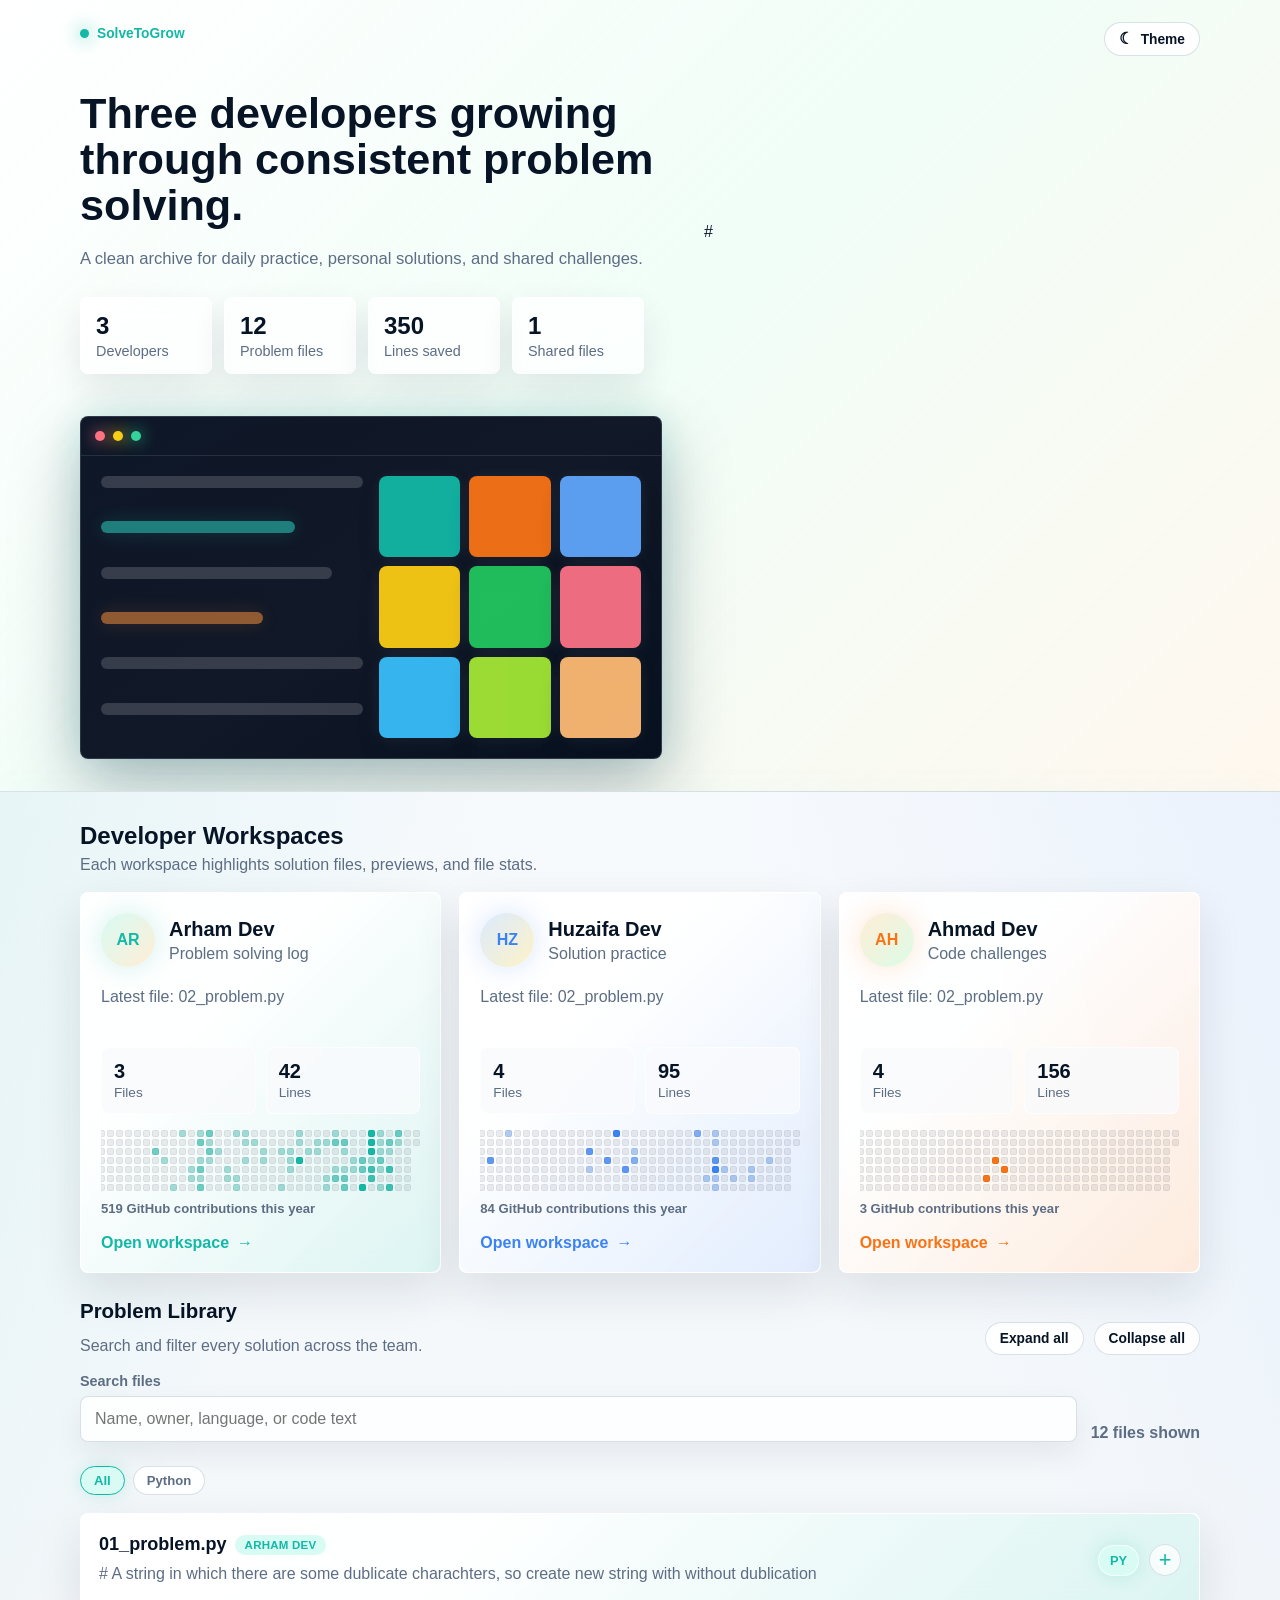
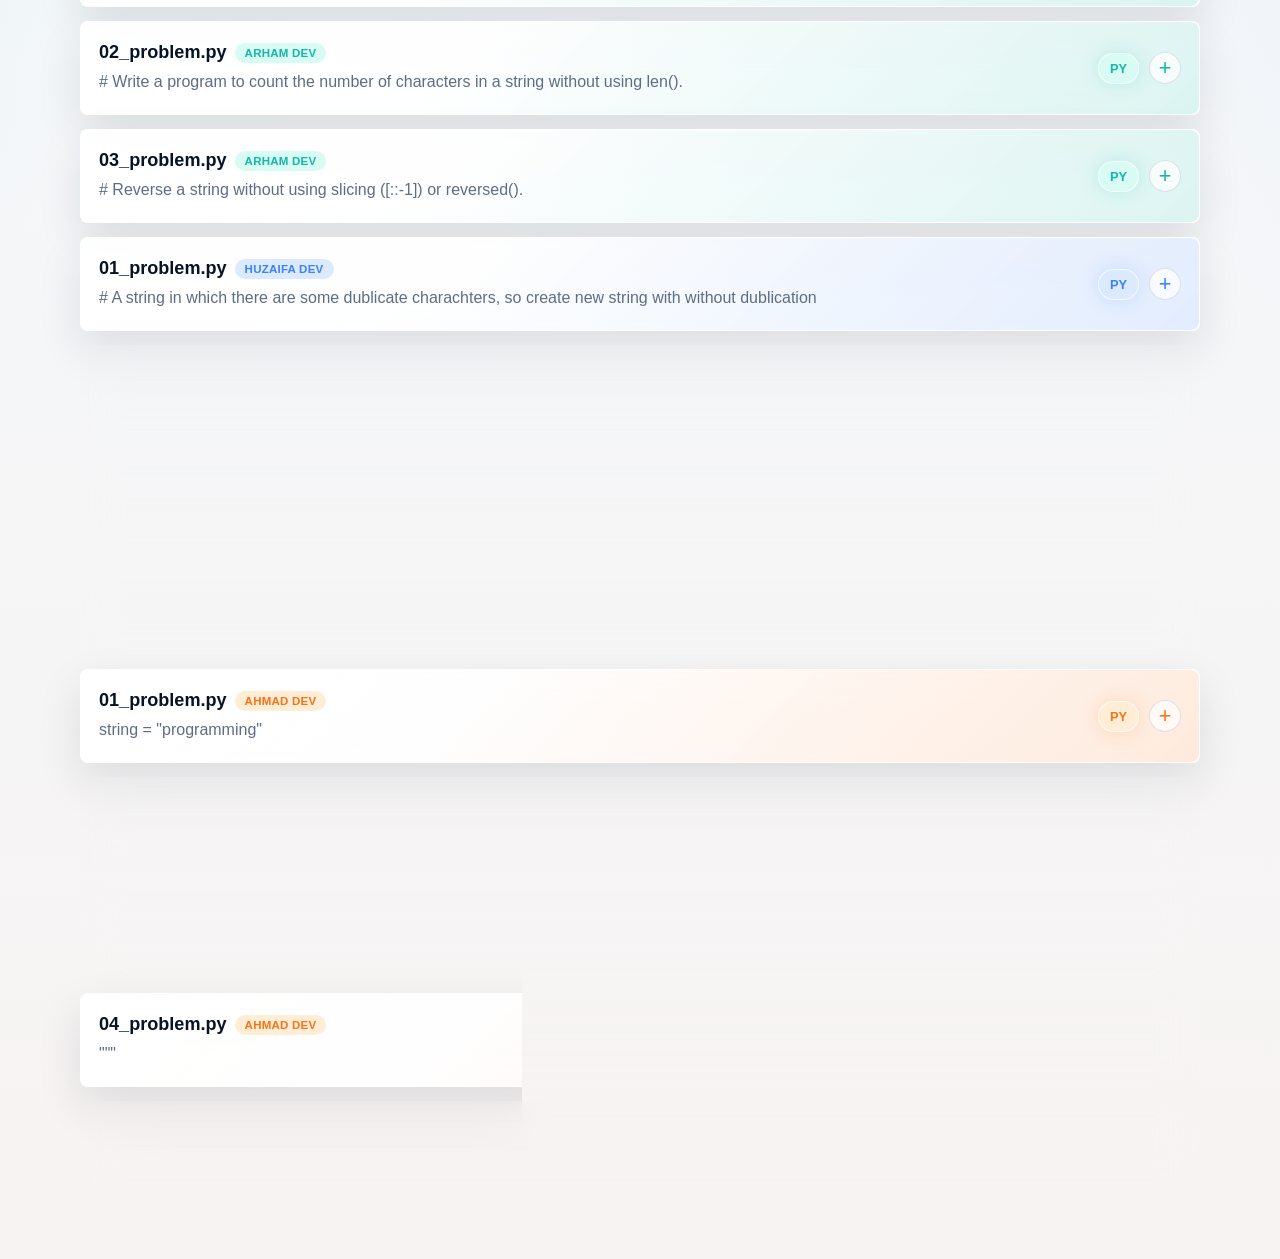
==== commit 2a5a7df7: "chore: regenerate site [skip ci]" ====
--- a/index.html
+++ b/index.html
@@ -122,10 +122,10 @@
           </div>
           
       <div class="contrib is-compact" style="--accent: #14b8a6;" aria-hidden="true">
-        <div class="contrib-scroll"><div class="contrib-weeks"><div class="contrib-week"><span class="contrib-day" data-level="0" title="2025-11-23"></span><span class="contrib-day" data-level="0" title="2025-11-24"></span><span class="contrib-day" data-level="0" title="2025-11-25"></span><span class="contrib-day" data-level="0" title="2025-11-26"></span><span class="contrib-day" data-level="0" title="2025-11-27"></span><span class="contrib-day" data-level="0" title="2025-11-28"></span><span class="contrib-day" data-level="0" title="2025-11-29"></span></div><div class="contrib-week"><span class="contrib-day" data-level="0" title="2025-11-30"></span><span class="contrib-day" data-level="0" title="2025-12-01"></span><span class="contrib-day" data-level="0" title="2025-12-02"></span><span class="contrib-day" data-level="0" title="2025-12-03"></span><span class="contrib-day" data-level="0" title="2025-12-04"></span><span class="contrib-day" data-level="0" title="2025-12-05"></span><span class="contrib-day" data-level="0" title="2025-12-06"></span></div><div class="contrib-week"><span class="contrib-day" data-level="1" title="2025-12-07"></span><span class="contrib-day" data-level="0" title="2025-12-08"></span><span class="contrib-day" data-level="0" title="2025-12-09"></span><span class="contrib-day" data-level="0" title="2025-12-10"></span><span class="contrib-day" data-level="1" title="2025-12-11"></span><span class="contrib-day" data-level="3" title="2025-12-12"></span><span class="contrib-day" data-level="4" title="2025-12-13"></span></div><div class="contrib-week"><span class="contrib-day" data-level="0" title="2025-12-14"></span><span class="contrib-day" data-level="1" title="2025-12-15"></span><span class="contrib-day" data-level="0" title="2025-12-16"></span><span class="contrib-day" data-level="0" title="2025-12-17"></span><span class="contrib-day" data-level="0" title="2025-12-18"></span><span class="contrib-day" data-level="0" title="2025-12-19"></span><span class="contrib-day" data-level="2" title="2025-12-20"></span></div><div class="contrib-week"><span class="contrib-day" data-level="0" title="2025-12-21"></span><span class="contrib-day" data-level="0" title="2025-12-22"></span><span class="contrib-day" data-level="0" title="2025-12-23"></span><span class="contrib-day" data-level="0" title="2025-12-24"></span><span class="contrib-day" data-level="0" title="2025-12-25"></span><span class="contrib-day" data-level="0" title="2025-12-26"></span><span class="contrib-day" data-level="0" title="2025-12-27"></span></div><div class="contrib-week"><span class="contrib-day" data-level="0" title="2025-12-28"></span><span class="contrib-day" data-level="0" title="2025-12-29"></span><span class="contrib-day" data-level="0" title="2025-12-30"></span><span class="contrib-day" data-level="0" title="2025-12-31"></span><span class="contrib-day" data-level="0" title="2026-01-01"></span><span class="contrib-day" data-level="1" title="2026-01-02"></span><span class="contrib-day" data-level="0" title="2026-01-03"></span></div><div class="contrib-week"><span class="contrib-day" data-level="0" title="2026-01-04"></span><span class="contrib-day" data-level="0" title="2026-01-05"></span><span class="contrib-day" data-level="0" title="2026-01-06"></span><span class="contrib-day" data-level="0" title="2026-01-07"></span><span class="contrib-day" data-level="0" title="2026-01-08"></span><span class="contrib-day" data-level="1" title="2026-01-09"></span><span class="contrib-day" data-level="0" title="2026-01-10"></span></div><div class="contrib-week"><span class="contrib-day" data-level="0" title="2026-01-11"></span><span class="contrib-day" data-level="0" title="2026-01-12"></span><span class="contrib-day" data-level="0" title="2026-01-13"></span><span class="contrib-day" data-level="0" title="2026-01-14"></span><span class="contrib-day" data-level="0" title="2026-01-15"></span><span class="contrib-day" data-level="0" title="2026-01-16"></span><span class="contrib-day" data-level="1" title="2026-01-17"></span></div><div class="contrib-week"><span class="contrib-day" data-level="0" title="2026-01-18"></span><span class="contrib-day" data-level="0" title="2026-01-19"></span><span class="contrib-day" data-level="0" title="2026-01-20"></span><span class="contrib-day" data-level="0" title="2026-01-21"></span><span class="contrib-day" data-level="0" title="2026-01-22"></span><span class="contrib-day" data-level="0" title="2026-01-23"></span><span class="contrib-day" data-level="0" title="2026-01-24"></span></div><div class="contrib-week"><span class="contrib-day" data-level="0" title="2026-01-25"></span><span class="contrib-day" data-level="0" title="2026-01-26"></span><span class="contrib-day" data-level="0" title="2026-01-27"></span><span class="contrib-day" data-level="0" title="2026-01-28"></span><span class="contrib-day" data-level="0" title="2026-01-29"></span><span class="contrib-day" data-level="0" title="2026-01-30"></span><span class="contrib-day" data-level="0" title="2026-01-31"></span></div><div class="contrib-week"><span class="contrib-day" data-level="0" title="2026-02-01"></span><span class="contrib-day" data-level="0" title="2026-02-02"></span><span class="contrib-day" data-level="0" title="2026-02-03"></span><span class="contrib-day" data-level="0" title="2026-02-04"></span><span class="contrib-day" data-level="0" title="2026-02-05"></span><span class="contrib-day" data-level="0" title="2026-02-06"></span><span class="contrib-day" data-level="0" title="2026-02-07"></span></div><div class="contrib-week"><span class="contrib-day" data-level="0" title="2026-02-08"></span><span class="contrib-day" data-level="0" title="2026-02-09"></span><span class="contrib-day" data-level="0" title="2026-02-10"></span><span class="contrib-day" data-level="0" title="2026-02-11"></span><span class="contrib-day" data-level="0" title="2026-02-12"></span><span class="contrib-day" data-level="0" title="2026-02-13"></span><span class="contrib-day" data-level="0" title="2026-02-14"></span></div><div class="contrib-week"><span class="contrib-day" data-level="0" title="2026-02-15"></span><span class="contrib-day" data-level="0" title="2026-02-16"></span><span class="contrib-day" data-level="0" title="2026-02-17"></span><span class="contrib-day" data-level="0" title="2026-02-18"></span><span class="contrib-day" data-level="0" title="2026-02-19"></span><span class="contrib-day" data-level="0" title="2026-02-20"></span><span class="contrib-day" data-level="0" title="2026-02-21"></span></div><div class="contrib-week"><span class="contrib-day" data-level="0" title="2026-02-22"></span><span class="contrib-day" data-level="0" title="2026-02-23"></span><span class="contrib-day" data-level="0" title="2026-02-24"></span><span class="contrib-day" data-level="0" title="2026-02-25"></span><span class="contrib-day" data-level="0" title="2026-02-26"></span><span class="contrib-day" data-level="0" title="2026-02-27"></span><span class="contrib-day" data-level="0" title="2026-02-28"></span></div><div class="contrib-week"><span class="contrib-day" data-level="0" title="2026-03-01"></span><span class="contrib-day" data-level="0" title="2026-03-02"></span><span class="contrib-day" data-level="0" title="2026-03-03"></span><span class="contrib-day" data-level="0" title="2026-03-04"></span><span class="contrib-day" data-level="0" title="2026-03-05"></span><span class="contrib-day" data-level="0" title="2026-03-06"></span><span class="contrib-day" data-level="0" title="2026-03-07"></span></div><div class="contrib-week"><span class="contrib-day" data-level="0" title="2026-03-08"></span><span class="contrib-day" data-level="0" title="2026-03-09"></span><span class="contrib-day" data-level="0" title="2026-03-10"></span><span class="contrib-day" data-level="0" title="2026-03-11"></span><span class="contrib-day" data-level="0" title="2026-03-12"></span><span class="contrib-day" data-level="0" title="2026-03-13"></span><span class="contrib-day" data-level="0" title="2026-03-14"></span></div><div class="contrib-week"><span class="contrib-day" data-level="0" title="2026-03-15"></span><span class="contrib-day" data-level="0" title="2026-03-16"></span><span class="contrib-day" data-level="0" title="2026-03-17"></span><span class="contrib-day" data-level="0" title="2026-03-18"></span><span class="contrib-day" data-level="0" title="2026-03-19"></span><span class="contrib-day" data-level="0" title="2026-03-20"></span><span class="contrib-day" data-level="0" title="2026-03-21"></span></div><div class="contrib-week"><span class="contrib-day" data-level="0" title="2026-03-22"></span><span class="contrib-day" data-level="0" title="2026-03-23"></span><span class="contrib-day" data-level="0" title="2026-03-24"></span><span class="contrib-day" data-level="0" title="2026-03-25"></span><span class="contrib-day" data-level="0" title="2026-03-26"></span><span class="contrib-day" data-level="0" title="2026-03-27"></span><span class="contrib-day" data-level="0" title="2026-03-28"></span></div><div class="contrib-week"><span class="contrib-day" data-level="0" title="2026-03-29"></span><span class="contrib-day" data-level="0" title="2026-03-30"></span><span class="contrib-day" data-level="0" title="2026-03-31"></span><span class="contrib-day" data-level="0" title="2026-04-01"></span><span class="contrib-day" data-level="0" title="2026-04-02"></span><span class="contrib-day" data-level="0" title="2026-04-03"></span><span class="contrib-day" data-level="0" title="2026-04-04"></span></div><div class="contrib-week"><span class="contrib-day" data-level="0" title="2026-04-05"></span><span class="contrib-day" data-level="0" title="2026-04-06"></span><span class="contrib-day" data-level="0" title="2026-04-07"></span><span class="contrib-day" data-level="0" title="2026-04-08"></span><span class="contrib-day" data-level="0" title="2026-04-09"></span><span class="contrib-day" data-level="0" title="2026-04-10"></span><span class="contrib-day" data-level="0" title="2026-04-11"></span></div><div class="contrib-week"><span class="contrib-day" data-level="0" title="2026-04-12"></span><span class="contrib-day" data-level="0" title="2026-04-13"></span><span class="contrib-day" data-level="0" title="2026-04-14"></span><span class="contrib-day" data-level="0" title="2026-04-15"></span><span class="contrib-day" data-level="0" title="2026-04-16"></span><span class="contrib-day" data-level="0" title="2026-04-17"></span><span class="contrib-day" data-level="0" title="2026-04-18"></span></div><div class="contrib-week"><span class="contrib-day" data-level="0" title="2026-04-19"></span><span class="contrib-day" data-level="0" title="2026-04-20"></span><span class="contrib-day" data-level="0" title="2026-04-21"></span><span class="contrib-day" data-level="0" title="2026-04-22"></span><span class="contrib-day" data-level="0" title="2026-04-23"></span><span class="contrib-day" data-level="0" title="2026-04-24"></span><span class="contrib-day" data-level="0" title="2026-04-25"></span></div><div class="contrib-week"><span class="contrib-day" data-level="0" title="2026-04-26"></span><span class="contrib-day" data-level="0" title="2026-04-27"></span><span class="contrib-day" data-level="0" title="2026-04-28"></span><span class="contrib-day" data-level="0" title="2026-04-29"></span><span class="contrib-day" data-level="0" title="2026-04-30"></span><span class="contrib-day" data-level="0" title="2026-05-01"></span><span class="contrib-day" data-level="0" title="2026-05-02"></span></div><div class="contrib-week"><span class="contrib-day" data-level="0" title="2026-05-03"></span><span class="contrib-day" data-level="0" title="2026-05-04"></span><span class="contrib-day" data-level="2" title="2026-05-05"></span><span class="contrib-day" data-level="0" title="2026-05-06"></span><span class="contrib-day" data-level="0" title="2026-05-07"></span><span class="contrib-day" data-level="0" title="2026-05-08"></span><span class="contrib-day" data-level="0" title="2026-05-09"></span></div><div class="contrib-week"><span class="contrib-day" data-level="0" title="2026-05-10"></span><span class="contrib-day" data-level="0" title="2026-05-11"></span><span class="contrib-day" data-level="0" title="2026-05-12"></span><span class="contrib-day" data-level="1" title="2026-05-13"></span><span class="contrib-day" data-level="0" title="2026-05-14"></span><span class="contrib-day" data-level="0" title="2026-05-15"></span><span class="contrib-day" data-level="0" title="2026-05-16"></span></div><div class="contrib-week"><span class="contrib-day" data-level="0" title="2026-05-17"></span><span class="contrib-day" data-level="0" title="2026-05-18"></span><span class="contrib-day" data-level="0" title="2026-05-19"></span><span class="contrib-day" data-level="0" title="2026-05-20"></span><span class="contrib-day" data-level="0" title="2026-05-21"></span><span class="contrib-day" data-level="0" title="2026-05-22"></span><span class="contrib-day" data-level="1" title="2026-05-23"></span></div><div class="contrib-week"><span class="contrib-day" data-level="1" title="2026-05-24"></span><span class="contrib-day" data-level="0" title="2026-05-25"></span><span class="contrib-day" data-level="0" title="2026-05-26"></span><span class="contrib-day" data-level="0" title="2026-05-27"></span><span class="contrib-day" data-level="0" title="2026-05-28"></span><span class="contrib-day" data-level="0" title="2026-05-29"></span><span class="contrib-day" data-level="0" title="2026-05-30"></span></div><div class="contrib-week"><span class="contrib-day" data-level="0" title="2026-05-31"></span><span class="contrib-day" data-level="0" title="2026-06-01"></span><span class="contrib-day" data-level="0" title="2026-06-02"></span><span class="contrib-day" data-level="0" title="2026-06-03"></span><span class="contrib-day" data-level="1" title="2026-06-04"></span><span class="contrib-day" data-level="1" title="2026-06-05"></span><span class="contrib-day" data-level="0" title="2026-06-06"></span></div><div class="contrib-week"><span class="contrib-day" data-level="1" title="2026-06-07"></span><span class="contrib-day" data-level="2" title="2026-06-08"></span><span class="contrib-day" data-level="0" title="2026-06-09"></span><span class="contrib-day" data-level="1" title="2026-06-10"></span><span class="contrib-day" data-level="2" title="2026-06-11"></span><span class="contrib-day" data-level="1" title="2026-06-12"></span><span class="contrib-day" data-level="2" title="2026-06-13"></span></div><div class="contrib-week"><span class="contrib-day" data-level="2" title="2026-06-14"></span><span class="contrib-day" data-level="1" title="2026-06-15"></span><span class="contrib-day" data-level="2" title="2026-06-16"></span><span class="contrib-day" data-level="1" title="2026-06-17"></span><span class="contrib-day" data-level="0" title="2026-06-18"></span><span class="contrib-day" data-level="0" title="2026-06-19"></span><span class="contrib-day" data-level="0" title="2026-06-20"></span></div><div class="contrib-week"><span class="contrib-day" data-level="0" title="2026-06-21"></span><span class="contrib-day" data-level="0" title="2026-06-22"></span><span class="contrib-day" data-level="1" title="2026-06-23"></span><span class="contrib-day" data-level="0" title="2026-06-24"></span><span class="contrib-day" data-level="0" title="2026-06-25"></span><span class="contrib-day" data-level="0" title="2026-06-26"></span><span class="contrib-day" data-level="0" title="2026-06-27"></span></div><div class="contrib-week"><span class="contrib-day" data-level="0" title="2026-06-28"></span><span class="contrib-day" data-level="0" title="2026-06-29"></span><span class="contrib-day" data-level="0" title="2026-06-30"></span><span class="contrib-day" data-level="0" title="2026-07-01"></span><span class="contrib-day" data-level="1" title="2026-07-02"></span><span class="contrib-day" data-level="1" title="2026-07-03"></span><span class="contrib-day" data-level="0" title="2026-07-04"></span></div><div class="contrib-week"><span class="contrib-day" data-level="1" title="2026-07-05"></span><span class="contrib-day" data-level="0" title="2026-07-06"></span><span class="contrib-day" data-level="0" title="2026-07-07"></span><span class="contrib-day" data-level="0" title="2026-07-08"></span><span class="contrib-day" data-level="0" title="2026-07-09"></span><span class="contrib-day" data-level="1" title="2026-07-10"></span><span class="contrib-day" data-level="1" title="2026-07-11"></span></div><div class="contrib-week"><span class="contrib-day" data-level="1" title="2026-07-12"></span><span class="contrib-day" data-level="1" title="2026-07-13"></span><span class="contrib-day" data-level="0" title="2026-07-14"></span><span class="contrib-day" data-level="1" title="2026-07-15"></span><span class="contrib-day" data-level="0" title="2026-07-16"></span><span class="contrib-day" data-level="0" title="2026-07-17"></span><span class="contrib-day" data-level="0" title="2026-07-18"></span></div><div class="contrib-week"><span class="contrib-day" data-level="0" title="2026-07-19"></span><span class="contrib-day" data-level="1" title="2026-07-20"></span><span class="contrib-day" data-level="0" title="2026-07-21"></span><span class="contrib-day" data-level="0" title="2026-07-22"></span><span class="contrib-day" data-level="0" title="2026-07-23"></span><span class="contrib-day" data-level="0" title="2026-07-24"></span><span class="contrib-day" data-level="0" title="2026-07-25"></span></div><div class="contrib-week"><span class="contrib-day" data-level="0" title="2026-07-26"></span><span class="contrib-day" data-level="0" title="2026-07-27"></span><span class="contrib-day" data-level="1" title="2026-07-28"></span><span class="contrib-day" data-level="1" title="2026-07-29"></span><span class="contrib-day" data-level="0" title="2026-07-30"></span><span class="contrib-day" data-level="0" title="2026-07-31"></span><span class="contrib-day" data-level="0" title="2026-08-01"></span></div><div class="contrib-week"><span class="contrib-day" data-level="0" title="2026-08-02"></span><span class="contrib-day" data-level="0" title="2026-08-03"></span><span class="contrib-day" data-level="0" title="2026-08-04"></span><span class="contrib-day" data-level="0" title="2026-08-05"></span><span class="contrib-day" data-level="0" title="2026-08-06"></span><span class="contrib-day" data-level="0" title="2026-08-07"></span><span class="contrib-day" data-level="0" title="2026-08-08"></span></div><div class="contrib-week"><span class="contrib-day" data-level="0" title="2026-08-09"></span><span class="contrib-day" data-level="0" title="2026-08-10"></span><span class="contrib-day" data-level="1" title="2026-08-11"></span><span class="contrib-day" data-level="0" title="2026-08-12"></span><span class="contrib-day" data-level="0" title="2026-08-13"></span><span class="contrib-day" data-level="0" title="2026-08-14"></span><span class="contrib-day" data-level="1" title="2026-08-15"></span></div><div class="contrib-week"><span class="contrib-day" data-level="0" title="2026-08-16"></span><span class="contrib-day" data-level="0" title="2026-08-17"></span><span class="contrib-day" data-level="1" title="2026-08-18"></span><span class="contrib-day" data-level="1" title="2026-08-19"></span><span class="contrib-day" data-level="1" title="2026-08-20"></span><span class="contrib-day" data-level="0" title="2026-08-21"></span><span class="contrib-day" data-level="0" title="2026-08-22"></span></div><div class="contrib-week"><span class="contrib-day" data-level="1" title="2026-08-23"></span><span class="contrib-day" data-level="1" title="2026-08-24"></span><span class="contrib-day" data-level="0" title="2026-08-25"></span><span class="contrib-day" data-level="4" title="2026-08-26"></span><span class="contrib-day" data-level="0" title="2026-08-27"></span><span class="contrib-day" data-level="0" title="2026-08-28"></span><span class="contrib-day" data-level="0" title="2026-08-29"></span></div><div class="contrib-week"><span class="contrib-day" data-level="0" title="2026-08-30"></span><span class="contrib-day" data-level="0" title="2026-08-31"></span><span class="contrib-day" data-level="1" title="2026-09-01"></span><span class="contrib-day" data-level="0" title="2026-09-02"></span><span class="contrib-day" data-level="0" title="2026-09-03"></span><span class="contrib-day" data-level="0" title="2026-09-04"></span><span class="contrib-day" data-level="0" title="2026-09-05"></span></div><div class="contrib-week"><span class="contrib-day" data-level="0" title="2026-09-06"></span><span class="contrib-day" data-level="1" title="2026-09-07"></span><span class="contrib-day" data-level="1" title="2026-09-08"></span><span class="contrib-day" data-level="0" title="2026-09-09"></span><span class="contrib-day" data-level="0" title="2026-09-10"></span><span class="contrib-day" data-level="0" title="2026-09-11"></span><span class="contrib-day" data-level="0" title="2026-09-12"></span></div><div class="contrib-week"><span class="contrib-day" data-level="0" title="2026-09-13"></span><span class="contrib-day" data-level="1" title="2026-09-14"></span><span class="contrib-day" data-level="0" title="2026-09-15"></span><span class="contrib-day" data-level="0" title="2026-09-16"></span><span class="contrib-day" data-level="0" title="2026-09-17"></span><span class="contrib-day" data-level="1" title="2026-09-18"></span><span class="contrib-day" data-level="1" title="2026-09-19"></span></div><div class="contrib-week"><span class="contrib-day" data-level="1" title="2026-09-20"></span><span class="contrib-day" data-level="2" title="2026-09-21"></span><span class="contrib-day" data-level="0" title="2026-09-22"></span><span class="contrib-day" data-level="0" title="2026-09-23"></span><span class="contrib-day" data-level="1" title="2026-09-24"></span><span class="contrib-day" data-level="2" title="2026-09-25"></span><span class="contrib-day" data-level="0" title="2026-09-26"></span></div><div class="contrib-week"><span class="contrib-day" data-level="0" title="2026-09-27"></span><span class="contrib-day" data-level="2" title="2026-09-28"></span><span class="contrib-day" data-level="1" title="2026-09-29"></span><span class="contrib-day" data-level="0" title="2026-09-30"></span><span class="contrib-day" data-level="1" title="2026-10-01"></span><span class="contrib-day" data-level="2" title="2026-10-02"></span><span class="contrib-day" data-level="2" title="2026-10-03"></span></div><div class="contrib-week"><span class="contrib-day" data-level="0" title="2026-10-04"></span><span class="contrib-day" data-level="0" title="2026-10-05"></span><span class="contrib-day" data-level="0" title="2026-10-06"></span><span class="contrib-day" data-level="1" title="2026-10-07"></span><span class="contrib-day" data-level="1" title="2026-10-08"></span><span class="contrib-day" data-level="0" title="2026-10-09"></span><span class="contrib-day" data-level="0" title="2026-10-10"></span></div><div class="contrib-week"><span class="contrib-day" data-level="0" title="2026-10-11"></span><span class="contrib-day" data-level="0" title="2026-10-12"></span><span class="contrib-day" data-level="0" title="2026-10-13"></span><span class="contrib-day" data-level="2" title="2026-10-14"></span><span class="contrib-day" data-level="2" title="2026-10-15"></span><span class="contrib-day" data-level="0" title="2026-10-16"></span><span class="contrib-day" data-level="4" title="2026-10-17"></span></div><div class="contrib-week"><span class="contrib-day" data-level="4" title="2026-10-18"></span><span class="contrib-day" data-level="4" title="2026-10-19"></span><span class="contrib-day" data-level="4" title="2026-10-20"></span><span class="contrib-day" data-level="1" title="2026-10-21"></span><span class="contrib-day" data-level="3" title="2026-10-22"></span><span class="contrib-day" data-level="3" title="2026-10-23"></span><span class="contrib-day" data-level="0" title="2026-10-24"></span></div><div class="contrib-week"><span class="contrib-day" data-level="1" title="2026-10-25"></span><span class="contrib-day" data-level="1" title="2026-10-26"></span><span class="contrib-day" data-level="1" title="2026-10-27"></span><span class="contrib-day" data-level="2" title="2026-10-28"></span><span class="contrib-day" data-level="1" title="2026-10-29"></span><span class="contrib-day" data-level="0" title="2026-10-30"></span><span class="contrib-day" data-level="1" title="2026-10-31"></span></div><div class="contrib-week"><span class="contrib-day" data-level="0" title="2026-11-01"></span><span class="contrib-day" data-level="2" title="2026-11-02"></span><span class="contrib-day" data-level="1" title="2026-11-03"></span><span class="contrib-day" data-level="0" title="2026-11-04"></span><span class="contrib-day" data-level="3" title="2026-11-05"></span><span class="contrib-day" data-level="0" title="2026-11-06"></span><span class="contrib-day" data-level="3" title="2026-11-07"></span></div><div class="contrib-week"><span class="contrib-day" data-level="2" title="2026-11-08"></span><span class="contrib-day" data-level="1" title="2026-11-09"></span><span class="contrib-day" data-level="0" title="2026-11-10"></span><span class="contrib-day" data-level="0" title="2026-11-11"></span><span class="contrib-day" data-level="0" title="2026-11-12"></span><span class="contrib-day" data-level="0" title="2026-11-13"></span><span class="contrib-day" data-level="0" title="2026-11-14"></span></div><div class="contrib-week"><span class="contrib-day" data-level="0" title="2026-11-15"></span><span class="contrib-day" data-level="0" title="2026-11-16"></span><span class="contrib-day" data-level="0" title="2026-11-17"></span><span class="contrib-day" data-level="0" title="2026-11-18"></span><span class="contrib-day" data-level="0" title="2026-11-19"></span><span class="contrib-day" data-level="0" title="2026-11-20"></span><span class="contrib-day" data-level="0" title="2026-11-21"></span></div><div class="contrib-week"><span class="contrib-day" data-level="0" title="2026-11-22"></span><span class="contrib-day" data-level="e"></span><span class="contrib-day" data-level="e"></span><span class="contrib-day" data-level="e"></span><span class="contrib-day" data-level="e"></span><span class="contrib-day" data-level="e"></span><span class="contrib-day" data-level="e"></span></div></div></div>
+        <div class="contrib-scroll"><div class="contrib-weeks"><div class="contrib-week"><span class="contrib-day" data-level="0" title="2025-11-23"></span><span class="contrib-day" data-level="0" title="2025-11-24"></span><span class="contrib-day" data-level="0" title="2025-11-25"></span><span class="contrib-day" data-level="0" title="2025-11-26"></span><span class="contrib-day" data-level="0" title="2025-11-27"></span><span class="contrib-day" data-level="0" title="2025-11-28"></span><span class="contrib-day" data-level="0" title="2025-11-29"></span></div><div class="contrib-week"><span class="contrib-day" data-level="0" title="2025-11-30"></span><span class="contrib-day" data-level="0" title="2025-12-01"></span><span class="contrib-day" data-level="0" title="2025-12-02"></span><span class="contrib-day" data-level="0" title="2025-12-03"></span><span class="contrib-day" data-level="0" title="2025-12-04"></span><span class="contrib-day" data-level="0" title="2025-12-05"></span><span class="contrib-day" data-level="0" title="2025-12-06"></span></div><div class="contrib-week"><span class="contrib-day" data-level="1" title="2025-12-07"></span><span class="contrib-day" data-level="0" title="2025-12-08"></span><span class="contrib-day" data-level="0" title="2025-12-09"></span><span class="contrib-day" data-level="0" title="2025-12-10"></span><span class="contrib-day" data-level="1" title="2025-12-11"></span><span class="contrib-day" data-level="3" title="2025-12-12"></span><span class="contrib-day" data-level="4" title="2025-12-13"></span></div><div class="contrib-week"><span class="contrib-day" data-level="0" title="2025-12-14"></span><span class="contrib-day" data-level="1" title="2025-12-15"></span><span class="contrib-day" data-level="0" title="2025-12-16"></span><span class="contrib-day" data-level="0" title="2025-12-17"></span><span class="contrib-day" data-level="0" title="2025-12-18"></span><span class="contrib-day" data-level="0" title="2025-12-19"></span><span class="contrib-day" data-level="2" title="2025-12-20"></span></div><div class="contrib-week"><span class="contrib-day" data-level="0" title="2025-12-21"></span><span class="contrib-day" data-level="0" title="2025-12-22"></span><span class="contrib-day" data-level="0" title="2025-12-23"></span><span class="contrib-day" data-level="0" title="2025-12-24"></span><span class="contrib-day" data-level="0" title="2025-12-25"></span><span class="contrib-day" data-level="0" title="2025-12-26"></span><span class="contrib-day" data-level="0" title="2025-12-27"></span></div><div class="contrib-week"><span class="contrib-day" data-level="0" title="2025-12-28"></span><span class="contrib-day" data-level="0" title="2025-12-29"></span><span class="contrib-day" data-level="0" title="2025-12-30"></span><span class="contrib-day" data-level="0" title="2025-12-31"></span><span class="contrib-day" data-level="0" title="2026-01-01"></span><span class="contrib-day" data-level="1" title="2026-01-02"></span><span class="contrib-day" data-level="0" title="2026-01-03"></span></div><div class="contrib-week"><span class="contrib-day" data-level="0" title="2026-01-04"></span><span class="contrib-day" data-level="0" title="2026-01-05"></span><span class="contrib-day" data-level="0" title="2026-01-06"></span><span class="contrib-day" data-level="0" title="2026-01-07"></span><span class="contrib-day" data-level="0" title="2026-01-08"></span><span class="contrib-day" data-level="1" title="2026-01-09"></span><span class="contrib-day" data-level="0" title="2026-01-10"></span></div><div class="contrib-week"><span class="contrib-day" data-level="0" title="2026-01-11"></span><span class="contrib-day" data-level="0" title="2026-01-12"></span><span class="contrib-day" data-level="0" title="2026-01-13"></span><span class="contrib-day" data-level="0" title="2026-01-14"></span><span class="contrib-day" data-level="0" title="2026-01-15"></span><span class="contrib-day" data-level="0" title="2026-01-16"></span><span class="contrib-day" data-level="1" title="2026-01-17"></span></div><div class="contrib-week"><span class="contrib-day" data-level="0" title="2026-01-18"></span><span class="contrib-day" data-level="0" title="2026-01-19"></span><span class="contrib-day" data-level="0" title="2026-01-20"></span><span class="contrib-day" data-level="0" title="2026-01-21"></span><span class="contrib-day" data-level="0" title="2026-01-22"></span><span class="contrib-day" data-level="0" title="2026-01-23"></span><span class="contrib-day" data-level="0" title="2026-01-24"></span></div><div class="contrib-week"><span class="contrib-day" data-level="0" title="2026-01-25"></span><span class="contrib-day" data-level="0" title="2026-01-26"></span><span class="contrib-day" data-level="0" title="2026-01-27"></span><span class="contrib-day" data-level="0" title="2026-01-28"></span><span class="contrib-day" data-level="0" title="2026-01-29"></span><span class="contrib-day" data-level="0" title="2026-01-30"></span><span class="contrib-day" data-level="0" title="2026-01-31"></span></div><div class="contrib-week"><span class="contrib-day" data-level="0" title="2026-02-01"></span><span class="contrib-day" data-level="0" title="2026-02-02"></span><span class="contrib-day" data-level="0" title="2026-02-03"></span><span class="contrib-day" data-level="0" title="2026-02-04"></span><span class="contrib-day" data-level="0" title="2026-02-05"></span><span class="contrib-day" data-level="0" title="2026-02-06"></span><span class="contrib-day" data-level="0" title="2026-02-07"></span></div><div class="contrib-week"><span class="contrib-day" data-level="0" title="2026-02-08"></span><span class="contrib-day" data-level="0" title="2026-02-09"></span><span class="contrib-day" data-level="0" title="2026-02-10"></span><span class="contrib-day" data-level="0" title="2026-02-11"></span><span class="contrib-day" data-level="0" title="2026-02-12"></span><span class="contrib-day" data-level="0" title="2026-02-13"></span><span class="contrib-day" data-level="0" title="2026-02-14"></span></div><div class="contrib-week"><span class="contrib-day" data-level="0" title="2026-02-15"></span><span class="contrib-day" data-level="0" title="2026-02-16"></span><span class="contrib-day" data-level="0" title="2026-02-17"></span><span class="contrib-day" data-level="0" title="2026-02-18"></span><span class="contrib-day" data-level="0" title="2026-02-19"></span><span class="contrib-day" data-level="0" title="2026-02-20"></span><span class="contrib-day" data-level="0" title="2026-02-21"></span></div><div class="contrib-week"><span class="contrib-day" data-level="0" title="2026-02-22"></span><span class="contrib-day" data-level="0" title="2026-02-23"></span><span class="contrib-day" data-level="0" title="2026-02-24"></span><span class="contrib-day" data-level="0" title="2026-02-25"></span><span class="contrib-day" data-level="0" title="2026-02-26"></span><span class="contrib-day" data-level="0" title="2026-02-27"></span><span class="contrib-day" data-level="0" title="2026-02-28"></span></div><div class="contrib-week"><span class="contrib-day" data-level="0" title="2026-03-01"></span><span class="contrib-day" data-level="0" title="2026-03-02"></span><span class="contrib-day" data-level="0" title="2026-03-03"></span><span class="contrib-day" data-level="0" title="2026-03-04"></span><span class="contrib-day" data-level="0" title="2026-03-05"></span><span class="contrib-day" data-level="0" title="2026-03-06"></span><span class="contrib-day" data-level="0" title="2026-03-07"></span></div><div class="contrib-week"><span class="contrib-day" data-level="0" title="2026-03-08"></span><span class="contrib-day" data-level="0" title="2026-03-09"></span><span class="contrib-day" data-level="0" title="2026-03-10"></span><span class="contrib-day" data-level="0" title="2026-03-11"></span><span class="contrib-day" data-level="0" title="2026-03-12"></span><span class="contrib-day" data-level="0" title="2026-03-13"></span><span class="contrib-day" data-level="0" title="2026-03-14"></span></div><div class="contrib-week"><span class="contrib-day" data-level="0" title="2026-03-15"></span><span class="contrib-day" data-level="0" title="2026-03-16"></span><span class="contrib-day" data-level="0" title="2026-03-17"></span><span class="contrib-day" data-level="0" title="2026-03-18"></span><span class="contrib-day" data-level="0" title="2026-03-19"></span><span class="contrib-day" data-level="0" title="2026-03-20"></span><span class="contrib-day" data-level="0" title="2026-03-21"></span></div><div class="contrib-week"><span class="contrib-day" data-level="0" title="2026-03-22"></span><span class="contrib-day" data-level="0" title="2026-03-23"></span><span class="contrib-day" data-level="0" title="2026-03-24"></span><span class="contrib-day" data-level="0" title="2026-03-25"></span><span class="contrib-day" data-level="0" title="2026-03-26"></span><span class="contrib-day" data-level="0" title="2026-03-27"></span><span class="contrib-day" data-level="0" title="2026-03-28"></span></div><div class="contrib-week"><span class="contrib-day" data-level="0" title="2026-03-29"></span><span class="contrib-day" data-level="0" title="2026-03-30"></span><span class="contrib-day" data-level="0" title="2026-03-31"></span><span class="contrib-day" data-level="0" title="2026-04-01"></span><span class="contrib-day" data-level="0" title="2026-04-02"></span><span class="contrib-day" data-level="0" title="2026-04-03"></span><span class="contrib-day" data-level="0" title="2026-04-04"></span></div><div class="contrib-week"><span class="contrib-day" data-level="0" title="2026-04-05"></span><span class="contrib-day" data-level="0" title="2026-04-06"></span><span class="contrib-day" data-level="0" title="2026-04-07"></span><span class="contrib-day" data-level="0" title="2026-04-08"></span><span class="contrib-day" data-level="0" title="2026-04-09"></span><span class="contrib-day" data-level="0" title="2026-04-10"></span><span class="contrib-day" data-level="0" title="2026-04-11"></span></div><div class="contrib-week"><span class="contrib-day" data-level="0" title="2026-04-12"></span><span class="contrib-day" data-level="0" title="2026-04-13"></span><span class="contrib-day" data-level="0" title="2026-04-14"></span><span class="contrib-day" data-level="0" title="2026-04-15"></span><span class="contrib-day" data-level="0" title="2026-04-16"></span><span class="contrib-day" data-level="0" title="2026-04-17"></span><span class="contrib-day" data-level="0" title="2026-04-18"></span></div><div class="contrib-week"><span class="contrib-day" data-level="0" title="2026-04-19"></span><span class="contrib-day" data-level="0" title="2026-04-20"></span><span class="contrib-day" data-level="0" title="2026-04-21"></span><span class="contrib-day" data-level="0" title="2026-04-22"></span><span class="contrib-day" data-level="0" title="2026-04-23"></span><span class="contrib-day" data-level="0" title="2026-04-24"></span><span class="contrib-day" data-level="0" title="2026-04-25"></span></div><div class="contrib-week"><span class="contrib-day" data-level="0" title="2026-04-26"></span><span class="contrib-day" data-level="0" title="2026-04-27"></span><span class="contrib-day" data-level="0" title="2026-04-28"></span><span class="contrib-day" data-level="0" title="2026-04-29"></span><span class="contrib-day" data-level="0" title="2026-04-30"></span><span class="contrib-day" data-level="0" title="2026-05-01"></span><span class="contrib-day" data-level="0" title="2026-05-02"></span></div><div class="contrib-week"><span class="contrib-day" data-level="0" title="2026-05-03"></span><span class="contrib-day" data-level="0" title="2026-05-04"></span><span class="contrib-day" data-level="2" title="2026-05-05"></span><span class="contrib-day" data-level="0" title="2026-05-06"></span><span class="contrib-day" data-level="0" title="2026-05-07"></span><span class="contrib-day" data-level="0" title="2026-05-08"></span><span class="contrib-day" data-level="0" title="2026-05-09"></span></div><div class="contrib-week"><span class="contrib-day" data-level="0" title="2026-05-10"></span><span class="contrib-day" data-level="0" title="2026-05-11"></span><span class="contrib-day" data-level="0" title="2026-05-12"></span><span class="contrib-day" data-level="1" title="2026-05-13"></span><span class="contrib-day" data-level="0" title="2026-05-14"></span><span class="contrib-day" data-level="0" title="2026-05-15"></span><span class="contrib-day" data-level="0" title="2026-05-16"></span></div><div class="contrib-week"><span class="contrib-day" data-level="0" title="2026-05-17"></span><span class="contrib-day" data-level="0" title="2026-05-18"></span><span class="contrib-day" data-level="0" title="2026-05-19"></span><span class="contrib-day" data-level="0" title="2026-05-20"></span><span class="contrib-day" data-level="0" title="2026-05-21"></span><span class="contrib-day" data-level="0" title="2026-05-22"></span><span class="contrib-day" data-level="1" title="2026-05-23"></span></div><div class="contrib-week"><span class="contrib-day" data-level="1" title="2026-05-24"></span><span class="contrib-day" data-level="0" title="2026-05-25"></span><span class="contrib-day" data-level="0" title="2026-05-26"></span><span class="contrib-day" data-level="0" title="2026-05-27"></span><span class="contrib-day" data-level="0" title="2026-05-28"></span><span class="contrib-day" data-level="0" title="2026-05-29"></span><span class="contrib-day" data-level="0" title="2026-05-30"></span></div><div class="contrib-week"><span class="contrib-day" data-level="0" title="2026-05-31"></span><span class="contrib-day" data-level="0" title="2026-06-01"></span><span class="contrib-day" data-level="0" title="2026-06-02"></span><span class="contrib-day" data-level="0" title="2026-06-03"></span><span class="contrib-day" data-level="1" title="2026-06-04"></span><span class="contrib-day" data-level="1" title="2026-06-05"></span><span class="contrib-day" data-level="0" title="2026-06-06"></span></div><div class="contrib-week"><span class="contrib-day" data-level="1" title="2026-06-07"></span><span class="contrib-day" data-level="2" title="2026-06-08"></span><span class="contrib-day" data-level="0" title="2026-06-09"></span><span class="contrib-day" data-level="1" title="2026-06-10"></span><span class="contrib-day" data-level="2" title="2026-06-11"></span><span class="contrib-day" data-level="1" title="2026-06-12"></span><span class="contrib-day" data-level="2" title="2026-06-13"></span></div><div class="contrib-week"><span class="contrib-day" data-level="2" title="2026-06-14"></span><span class="contrib-day" data-level="1" title="2026-06-15"></span><span class="contrib-day" data-level="2" title="2026-06-16"></span><span class="contrib-day" data-level="1" title="2026-06-17"></span><span class="contrib-day" data-level="0" title="2026-06-18"></span><span class="contrib-day" data-level="0" title="2026-06-19"></span><span class="contrib-day" data-level="0" title="2026-06-20"></span></div><div class="contrib-week"><span class="contrib-day" data-level="0" title="2026-06-21"></span><span class="contrib-day" data-level="0" title="2026-06-22"></span><span class="contrib-day" data-level="1" title="2026-06-23"></span><span class="contrib-day" data-level="0" title="2026-06-24"></span><span class="contrib-day" data-level="0" title="2026-06-25"></span><span class="contrib-day" data-level="0" title="2026-06-26"></span><span class="contrib-day" data-level="0" title="2026-06-27"></span></div><div class="contrib-week"><span class="contrib-day" data-level="0" title="2026-06-28"></span><span class="contrib-day" data-level="0" title="2026-06-29"></span><span class="contrib-day" data-level="0" title="2026-06-30"></span><span class="contrib-day" data-level="0" title="2026-07-01"></span><span class="contrib-day" data-level="1" title="2026-07-02"></span><span class="contrib-day" data-level="1" title="2026-07-03"></span><span class="contrib-day" data-level="0" title="2026-07-04"></span></div><div class="contrib-week"><span class="contrib-day" data-level="1" title="2026-07-05"></span><span class="contrib-day" data-level="0" title="2026-07-06"></span><span class="contrib-day" data-level="0" title="2026-07-07"></span><span class="contrib-day" data-level="0" title="2026-07-08"></span><span class="contrib-day" data-level="0" title="2026-07-09"></span><span class="contrib-day" data-level="1" title="2026-07-10"></span><span class="contrib-day" data-level="1" title="2026-07-11"></span></div><div class="contrib-week"><span class="contrib-day" data-level="1" title="2026-07-12"></span><span class="contrib-day" data-level="1" title="2026-07-13"></span><span class="contrib-day" data-level="0" title="2026-07-14"></span><span class="contrib-day" data-level="1" title="2026-07-15"></span><span class="contrib-day" data-level="0" title="2026-07-16"></span><span class="contrib-day" data-level="0" title="2026-07-17"></span><span class="contrib-day" data-level="0" title="2026-07-18"></span></div><div class="contrib-week"><span class="contrib-day" data-level="0" title="2026-07-19"></span><span class="contrib-day" data-level="1" title="2026-07-20"></span><span class="contrib-day" data-level="0" title="2026-07-21"></span><span class="contrib-day" data-level="0" title="2026-07-22"></span><span class="contrib-day" data-level="0" title="2026-07-23"></span><span class="contrib-day" data-level="0" title="2026-07-24"></span><span class="contrib-day" data-level="0" title="2026-07-25"></span></div><div class="contrib-week"><span class="contrib-day" data-level="0" title="2026-07-26"></span><span class="contrib-day" data-level="0" title="2026-07-27"></span><span class="contrib-day" data-level="1" title="2026-07-28"></span><span class="contrib-day" data-level="1" title="2026-07-29"></span><span class="contrib-day" data-level="0" title="2026-07-30"></span><span class="contrib-day" data-level="0" title="2026-07-31"></span><span class="contrib-day" data-level="0" title="2026-08-01"></span></div><div class="contrib-week"><span class="contrib-day" data-level="0" title="2026-08-02"></span><span class="contrib-day" data-level="0" title="2026-08-03"></span><span class="contrib-day" data-level="0" title="2026-08-04"></span><span class="contrib-day" data-level="0" title="2026-08-05"></span><span class="contrib-day" data-level="0" title="2026-08-06"></span><span class="contrib-day" data-level="0" title="2026-08-07"></span><span class="contrib-day" data-level="0" title="2026-08-08"></span></div><div class="contrib-week"><span class="contrib-day" data-level="0" title="2026-08-09"></span><span class="contrib-day" data-level="0" title="2026-08-10"></span><span class="contrib-day" data-level="1" title="2026-08-11"></span><span class="contrib-day" data-level="0" title="2026-08-12"></span><span class="contrib-day" data-level="0" title="2026-08-13"></span><span class="contrib-day" data-level="0" title="2026-08-14"></span><span class="contrib-day" data-level="1" title="2026-08-15"></span></div><div class="contrib-week"><span class="contrib-day" data-level="0" title="2026-08-16"></span><span class="contrib-day" data-level="0" title="2026-08-17"></span><span class="contrib-day" data-level="1" title="2026-08-18"></span><span class="contrib-day" data-level="1" title="2026-08-19"></span><span class="contrib-day" data-level="1" title="2026-08-20"></span><span class="contrib-day" data-level="0" title="2026-08-21"></span><span class="contrib-day" data-level="0" title="2026-08-22"></span></div><div class="contrib-week"><span class="contrib-day" data-level="1" title="2026-08-23"></span><span class="contrib-day" data-level="1" title="2026-08-24"></span><span class="contrib-day" data-level="0" title="2026-08-25"></span><span class="contrib-day" data-level="4" title="2026-08-26"></span><span class="contrib-day" data-level="0" title="2026-08-27"></span><span class="contrib-day" data-level="0" title="2026-08-28"></span><span class="contrib-day" data-level="0" title="2026-08-29"></span></div><div class="contrib-week"><span class="contrib-day" data-level="0" title="2026-08-30"></span><span class="contrib-day" data-level="0" title="2026-08-31"></span><span class="contrib-day" data-level="1" title="2026-09-01"></span><span class="contrib-day" data-level="0" title="2026-09-02"></span><span class="contrib-day" data-level="0" title="2026-09-03"></span><span class="contrib-day" data-level="0" title="2026-09-04"></span><span class="contrib-day" data-level="0" title="2026-09-05"></span></div><div class="contrib-week"><span class="contrib-day" data-level="0" title="2026-09-06"></span><span class="contrib-day" data-level="1" title="2026-09-07"></span><span class="contrib-day" data-level="1" title="2026-09-08"></span><span class="contrib-day" data-level="0" title="2026-09-09"></span><span class="contrib-day" data-level="0" title="2026-09-10"></span><span class="contrib-day" data-level="0" title="2026-09-11"></span><span class="contrib-day" data-level="0" title="2026-09-12"></span></div><div class="contrib-week"><span class="contrib-day" data-level="0" title="2026-09-13"></span><span class="contrib-day" data-level="1" title="2026-09-14"></span><span class="contrib-day" data-level="0" title="2026-09-15"></span><span class="contrib-day" data-level="0" title="2026-09-16"></span><span class="contrib-day" data-level="0" title="2026-09-17"></span><span class="contrib-day" data-level="1" title="2026-09-18"></span><span class="contrib-day" data-level="1" title="2026-09-19"></span></div><div class="contrib-week"><span class="contrib-day" data-level="1" title="2026-09-20"></span><span class="contrib-day" data-level="2" title="2026-09-21"></span><span class="contrib-day" data-level="0" title="2026-09-22"></span><span class="contrib-day" data-level="0" title="2026-09-23"></span><span class="contrib-day" data-level="1" title="2026-09-24"></span><span class="contrib-day" data-level="2" title="2026-09-25"></span><span class="contrib-day" data-level="0" title="2026-09-26"></span></div><div class="contrib-week"><span class="contrib-day" data-level="0" title="2026-09-27"></span><span class="contrib-day" data-level="2" title="2026-09-28"></span><span class="contrib-day" data-level="1" title="2026-09-29"></span><span class="contrib-day" data-level="0" title="2026-09-30"></span><span class="contrib-day" data-level="1" title="2026-10-01"></span><span class="contrib-day" data-level="2" title="2026-10-02"></span><span class="contrib-day" data-level="2" title="2026-10-03"></span></div><div class="contrib-week"><span class="contrib-day" data-level="0" title="2026-10-04"></span><span class="contrib-day" data-level="0" title="2026-10-05"></span><span class="contrib-day" data-level="0" title="2026-10-06"></span><span class="contrib-day" data-level="1" title="2026-10-07"></span><span class="contrib-day" data-level="1" title="2026-10-08"></span><span class="contrib-day" data-level="0" title="2026-10-09"></span><span class="contrib-day" data-level="0" title="2026-10-10"></span></div><div class="contrib-week"><span class="contrib-day" data-level="0" title="2026-10-11"></span><span class="contrib-day" data-level="0" title="2026-10-12"></span><span class="contrib-day" data-level="0" title="2026-10-13"></span><span class="contrib-day" data-level="2" title="2026-10-14"></span><span class="contrib-day" data-level="2" title="2026-10-15"></span><span class="contrib-day" data-level="0" title="2026-10-16"></span><span class="contrib-day" data-level="4" title="2026-10-17"></span></div><div class="contrib-week"><span class="contrib-day" data-level="4" title="2026-10-18"></span><span class="contrib-day" data-level="4" title="2026-10-19"></span><span class="contrib-day" data-level="4" title="2026-10-20"></span><span class="contrib-day" data-level="1" title="2026-10-21"></span><span class="contrib-day" data-level="3" title="2026-10-22"></span><span class="contrib-day" data-level="3" title="2026-10-23"></span><span class="contrib-day" data-level="0" title="2026-10-24"></span></div><div class="contrib-week"><span class="contrib-day" data-level="1" title="2026-10-25"></span><span class="contrib-day" data-level="1" title="2026-10-26"></span><span class="contrib-day" data-level="1" title="2026-10-27"></span><span class="contrib-day" data-level="2" title="2026-10-28"></span><span class="contrib-day" data-level="1" title="2026-10-29"></span><span class="contrib-day" data-level="0" title="2026-10-30"></span><span class="contrib-day" data-level="1" title="2026-10-31"></span></div><div class="contrib-week"><span class="contrib-day" data-level="0" title="2026-11-01"></span><span class="contrib-day" data-level="2" title="2026-11-02"></span><span class="contrib-day" data-level="1" title="2026-11-03"></span><span class="contrib-day" data-level="0" title="2026-11-04"></span><span class="contrib-day" data-level="3" title="2026-11-05"></span><span class="contrib-day" data-level="0" title="2026-11-06"></span><span class="contrib-day" data-level="3" title="2026-11-07"></span></div><div class="contrib-week"><span class="contrib-day" data-level="2" title="2026-11-08"></span><span class="contrib-day" data-level="1" title="2026-11-09"></span><span class="contrib-day" data-level="0" title="2026-11-10"></span><span class="contrib-day" data-level="0" title="2026-11-11"></span><span class="contrib-day" data-level="0" title="2026-11-12"></span><span class="contrib-day" data-level="0" title="2026-11-13"></span><span class="contrib-day" data-level="0" title="2026-11-14"></span></div><div class="contrib-week"><span class="contrib-day" data-level="0" title="2026-11-15"></span><span class="contrib-day" data-level="0" title="2026-11-16"></span><span class="contrib-day" data-level="0" title="2026-11-17"></span><span class="contrib-day" data-level="0" title="2026-11-18"></span><span class="contrib-day" data-level="0" title="2026-11-19"></span><span class="contrib-day" data-level="0" title="2026-11-20"></span><span class="contrib-day" data-level="0" title="2026-11-21"></span></div><div class="contrib-week"><span class="contrib-day" data-level="0" title="2026-11-22"></span><span class="contrib-day" data-level="0" title="2026-11-23"></span><span class="contrib-day" data-level="e"></span><span class="contrib-day" data-level="e"></span><span class="contrib-day" data-level="e"></span><span class="contrib-day" data-level="e"></span><span class="contrib-day" data-level="e"></span></div></div></div>
       </div>
         
-          <p class="contrib-note">537 GitHub contributions this year</p>
+          <p class="contrib-note">519 GitHub contributions this year</p>
         </div>
         <span class="card-action">Open workspace <span aria-hidden="true">&rarr;</span></span>
       </a>
@@ -153,10 +153,10 @@
           </div>
           
       <div class="contrib is-compact" style="--accent: #3b82f6;" aria-hidden="true">
-        <div class="contrib-scroll"><div class="contrib-weeks"><div class="contrib-week"><span class="contrib-day" data-level="4" title="2025-11-23"></span><span class="contrib-day" data-level="2" title="2025-11-24"></span><span class="contrib-day" data-level="0" title="2025-11-25"></span><span class="contrib-day" data-level="4" title="2025-11-26"></span><span class="contrib-day" data-level="0" title="2025-11-27"></span><span class="contrib-day" data-level="0" title="2025-11-28"></span><span class="contrib-day" data-level="0" title="2025-11-29"></span></div><div class="contrib-week"><span class="contrib-day" data-level="0" title="2025-11-30"></span><span class="contrib-day" data-level="0" title="2025-12-01"></span><span class="contrib-day" data-level="0" title="2025-12-02"></span><span class="contrib-day" data-level="0" title="2025-12-03"></span><span class="contrib-day" data-level="0" title="2025-12-04"></span><span class="contrib-day" data-level="0" title="2025-12-05"></span><span class="contrib-day" data-level="0" title="2025-12-06"></span></div><div class="contrib-week"><span class="contrib-day" data-level="0" title="2025-12-07"></span><span class="contrib-day" data-level="0" title="2025-12-08"></span><span class="contrib-day" data-level="0" title="2025-12-09"></span><span class="contrib-day" data-level="0" title="2025-12-10"></span><span class="contrib-day" data-level="0" title="2025-12-11"></span><span class="contrib-day" data-level="0" title="2025-12-12"></span><span class="contrib-day" data-level="0" title="2025-12-13"></span></div><div class="contrib-week"><span class="contrib-day" data-level="0" title="2025-12-14"></span><span class="contrib-day" data-level="2" title="2025-12-15"></span><span class="contrib-day" data-level="0" title="2025-12-16"></span><span class="contrib-day" data-level="0" title="2025-12-17"></span><span class="contrib-day" data-level="0" title="2025-12-18"></span><span class="contrib-day" data-level="0" title="2025-12-19"></span><span class="contrib-day" data-level="0" title="2025-12-20"></span></div><div class="contrib-week"><span class="contrib-day" data-level="0" title="2025-12-21"></span><span class="contrib-day" data-level="0" title="2025-12-22"></span><span class="contrib-day" data-level="0" title="2025-12-23"></span><span class="contrib-day" data-level="0" title="2025-12-24"></span><span class="contrib-day" data-level="0" title="2025-12-25"></span><span class="contrib-day" data-level="0" title="2025-12-26"></span><span class="contrib-day" data-level="0" title="2025-12-27"></span></div><div class="contrib-week"><span class="contrib-day" data-level="0" title="2025-12-28"></span><span class="contrib-day" data-level="0" title="2025-12-29"></span><span class="contrib-day" data-level="0" title="2025-12-30"></span><span class="contrib-day" data-level="0" title="2025-12-31"></span><span class="contrib-day" data-level="0" title="2026-01-01"></span><span class="contrib-day" data-level="0" title="2026-01-02"></span><span class="contrib-day" data-level="0" title="2026-01-03"></span></div><div class="contrib-week"><span class="contrib-day" data-level="0" title="2026-01-04"></span><span class="contrib-day" data-level="0" title="2026-01-05"></span><span class="contrib-day" data-level="0" title="2026-01-06"></span><span class="contrib-day" data-level="0" title="2026-01-07"></span><span class="contrib-day" data-level="0" title="2026-01-08"></span><span class="contrib-day" data-level="0" title="2026-01-09"></span><span class="contrib-day" data-level="0" title="2026-01-10"></span></div><div class="contrib-week"><span class="contrib-day" data-level="0" title="2026-01-11"></span><span class="contrib-day" data-level="0" title="2026-01-12"></span><span class="contrib-day" data-level="0" title="2026-01-13"></span><span class="contrib-day" data-level="0" title="2026-01-14"></span><span class="contrib-day" data-level="0" title="2026-01-15"></span><span class="contrib-day" data-level="0" title="2026-01-16"></span><span class="contrib-day" data-level="0" title="2026-01-17"></span></div><div class="contrib-week"><span class="contrib-day" data-level="0" title="2026-01-18"></span><span class="contrib-day" data-level="0" title="2026-01-19"></span><span class="contrib-day" data-level="0" title="2026-01-20"></span><span class="contrib-day" data-level="0" title="2026-01-21"></span><span class="contrib-day" data-level="0" title="2026-01-22"></span><span class="contrib-day" data-level="0" title="2026-01-23"></span><span class="contrib-day" data-level="0" title="2026-01-24"></span></div><div class="contrib-week"><span class="contrib-day" data-level="0" title="2026-01-25"></span><span class="contrib-day" data-level="0" title="2026-01-26"></span><span class="contrib-day" data-level="0" title="2026-01-27"></span><span class="contrib-day" data-level="0" title="2026-01-28"></span><span class="contrib-day" data-level="0" title="2026-01-29"></span><span class="contrib-day" data-level="0" title="2026-01-30"></span><span class="contrib-day" data-level="0" title="2026-01-31"></span></div><div class="contrib-week"><span class="contrib-day" data-level="0" title="2026-02-01"></span><span class="contrib-day" data-level="0" title="2026-02-02"></span><span class="contrib-day" data-level="0" title="2026-02-03"></span><span class="contrib-day" data-level="0" title="2026-02-04"></span><span class="contrib-day" data-level="0" title="2026-02-05"></span><span class="contrib-day" data-level="0" title="2026-02-06"></span><span class="contrib-day" data-level="0" title="2026-02-07"></span></div><div class="contrib-week"><span class="contrib-day" data-level="0" title="2026-02-08"></span><span class="contrib-day" data-level="0" title="2026-02-09"></span><span class="contrib-day" data-level="0" title="2026-02-10"></span><span class="contrib-day" data-level="0" title="2026-02-11"></span><span class="contrib-day" data-level="0" title="2026-02-12"></span><span class="contrib-day" data-level="0" title="2026-02-13"></span><span class="contrib-day" data-level="0" title="2026-02-14"></span></div><div class="contrib-week"><span class="contrib-day" data-level="0" title="2026-02-15"></span><span class="contrib-day" data-level="0" title="2026-02-16"></span><span class="contrib-day" data-level="0" title="2026-02-17"></span><span class="contrib-day" data-level="0" title="2026-02-18"></span><span class="contrib-day" data-level="0" title="2026-02-19"></span><span class="contrib-day" data-level="0" title="2026-02-20"></span><span class="contrib-day" data-level="0" title="2026-02-21"></span></div><div class="contrib-week"><span class="contrib-day" data-level="0" title="2026-02-22"></span><span class="contrib-day" data-level="0" title="2026-02-23"></span><span class="contrib-day" data-level="0" title="2026-02-24"></span><span class="contrib-day" data-level="0" title="2026-02-25"></span><span class="contrib-day" data-level="0" title="2026-02-26"></span><span class="contrib-day" data-level="0" title="2026-02-27"></span><span class="contrib-day" data-level="0" title="2026-02-28"></span></div><div class="contrib-week"><span class="contrib-day" data-level="0" title="2026-03-01"></span><span class="contrib-day" data-level="0" title="2026-03-02"></span><span class="contrib-day" data-level="0" title="2026-03-03"></span><span class="contrib-day" data-level="0" title="2026-03-04"></span><span class="contrib-day" data-level="0" title="2026-03-05"></span><span class="contrib-day" data-level="0" title="2026-03-06"></span><span class="contrib-day" data-level="0" title="2026-03-07"></span></div><div class="contrib-week"><span class="contrib-day" data-level="0" title="2026-03-08"></span><span class="contrib-day" data-level="0" title="2026-03-09"></span><span class="contrib-day" data-level="0" title="2026-03-10"></span><span class="contrib-day" data-level="0" title="2026-03-11"></span><span class="contrib-day" data-level="0" title="2026-03-12"></span><span class="contrib-day" data-level="0" title="2026-03-13"></span><span class="contrib-day" data-level="0" title="2026-03-14"></span></div><div class="contrib-week"><span class="contrib-day" data-level="0" title="2026-03-15"></span><span class="contrib-day" data-level="0" title="2026-03-16"></span><span class="contrib-day" data-level="0" title="2026-03-17"></span><span class="contrib-day" data-level="0" title="2026-03-18"></span><span class="contrib-day" data-level="0" title="2026-03-19"></span><span class="contrib-day" data-level="0" title="2026-03-20"></span><span class="contrib-day" data-level="0" title="2026-03-21"></span></div><div class="contrib-week"><span class="contrib-day" data-level="0" title="2026-03-22"></span><span class="contrib-day" data-level="0" title="2026-03-23"></span><span class="contrib-day" data-level="0" title="2026-03-24"></span><span class="contrib-day" data-level="0" title="2026-03-25"></span><span class="contrib-day" data-level="0" title="2026-03-26"></span><span class="contrib-day" data-level="0" title="2026-03-27"></span><span class="contrib-day" data-level="0" title="2026-03-28"></span></div><div class="contrib-week"><span class="contrib-day" data-level="0" title="2026-03-29"></span><span class="contrib-day" data-level="0" title="2026-03-30"></span><span class="contrib-day" data-level="0" title="2026-03-31"></span><span class="contrib-day" data-level="3" title="2026-04-01"></span><span class="contrib-day" data-level="0" title="2026-04-02"></span><span class="contrib-day" data-level="0" title="2026-04-03"></span><span class="contrib-day" data-level="0" title="2026-04-04"></span></div><div class="contrib-week"><span class="contrib-day" data-level="0" title="2026-04-05"></span><span class="contrib-day" data-level="0" title="2026-04-06"></span><span class="contrib-day" data-level="0" title="2026-04-07"></span><span class="contrib-day" data-level="0" title="2026-04-08"></span><span class="contrib-day" data-level="0" title="2026-04-09"></span><span class="contrib-day" data-level="0" title="2026-04-10"></span><span class="contrib-day" data-level="0" title="2026-04-11"></span></div><div class="contrib-week"><span class="contrib-day" data-level="1" title="2026-04-12"></span><span class="contrib-day" data-level="0" title="2026-04-13"></span><span class="contrib-day" data-level="0" title="2026-04-14"></span><span class="contrib-day" data-level="0" title="2026-04-15"></span><span class="contrib-day" data-level="0" title="2026-04-16"></span><span class="contrib-day" data-level="0" title="2026-04-17"></span><span class="contrib-day" data-level="0" title="2026-04-18"></span></div><div class="contrib-week"><span class="contrib-day" data-level="0" title="2026-04-19"></span><span class="contrib-day" data-level="0" title="2026-04-20"></span><span class="contrib-day" data-level="0" title="2026-04-21"></span><span class="contrib-day" data-level="0" title="2026-04-22"></span><span class="contrib-day" data-level="0" title="2026-04-23"></span><span class="contrib-day" data-level="0" title="2026-04-24"></span><span class="contrib-day" data-level="0" title="2026-04-25"></span></div><div class="contrib-week"><span class="contrib-day" data-level="0" title="2026-04-26"></span><span class="contrib-day" data-level="0" title="2026-04-27"></span><span class="contrib-day" data-level="0" title="2026-04-28"></span><span class="contrib-day" data-level="0" title="2026-04-29"></span><span class="contrib-day" data-level="0" title="2026-04-30"></span><span class="contrib-day" data-level="0" title="2026-05-01"></span><span class="contrib-day" data-level="0" title="2026-05-02"></span></div><div class="contrib-week"><span class="contrib-day" data-level="0" title="2026-05-03"></span><span class="contrib-day" data-level="0" title="2026-05-04"></span><span class="contrib-day" data-level="0" title="2026-05-05"></span><span class="contrib-day" data-level="0" title="2026-05-06"></span><span class="contrib-day" data-level="0" title="2026-05-07"></span><span class="contrib-day" data-level="0" title="2026-05-08"></span><span class="contrib-day" data-level="0" title="2026-05-09"></span></div><div class="contrib-week"><span class="contrib-day" data-level="0" title="2026-05-10"></span><span class="contrib-day" data-level="0" title="2026-05-11"></span><span class="contrib-day" data-level="0" title="2026-05-12"></span><span class="contrib-day" data-level="0" title="2026-05-13"></span><span class="contrib-day" data-level="0" title="2026-05-14"></span><span class="contrib-day" data-level="0" title="2026-05-15"></span><span class="contrib-day" data-level="0" title="2026-05-16"></span></div><div class="contrib-week"><span class="contrib-day" data-level="0" title="2026-05-17"></span><span class="contrib-day" data-level="0" title="2026-05-18"></span><span class="contrib-day" data-level="0" title="2026-05-19"></span><span class="contrib-day" data-level="0" title="2026-05-20"></span><span class="contrib-day" data-level="0" title="2026-05-21"></span><span class="contrib-day" data-level="0" title="2026-05-22"></span><span class="contrib-day" data-level="0" title="2026-05-23"></span></div><div class="contrib-week"><span class="contrib-day" data-level="0" title="2026-05-24"></span><span class="contrib-day" data-level="0" title="2026-05-25"></span><span class="contrib-day" data-level="0" title="2026-05-26"></span><span class="contrib-day" data-level="0" title="2026-05-27"></span><span class="contrib-day" data-level="0" title="2026-05-28"></span><span class="contrib-day" data-level="0" title="2026-05-29"></span><span class="contrib-day" data-level="0" title="2026-05-30"></span></div><div class="contrib-week"><span class="contrib-day" data-level="0" title="2026-05-31"></span><span class="contrib-day" data-level="0" title="2026-06-01"></span><span class="contrib-day" data-level="0" title="2026-06-02"></span><span class="contrib-day" data-level="0" title="2026-06-03"></span><span class="contrib-day" data-level="0" title="2026-06-04"></span><span class="contrib-day" data-level="0" title="2026-06-05"></span><span class="contrib-day" data-level="0" title="2026-06-06"></span></div><div class="contrib-week"><span class="contrib-day" data-level="0" title="2026-06-07"></span><span class="contrib-day" data-level="0" title="2026-06-08"></span><span class="contrib-day" data-level="0" title="2026-06-09"></span><span class="contrib-day" data-level="0" title="2026-06-10"></span><span class="contrib-day" data-level="0" title="2026-06-11"></span><span class="contrib-day" data-level="0" title="2026-06-12"></span><span class="contrib-day" data-level="0" title="2026-06-13"></span></div><div class="contrib-week"><span class="contrib-day" data-level="0" title="2026-06-14"></span><span class="contrib-day" data-level="0" title="2026-06-15"></span><span class="contrib-day" data-level="3" title="2026-06-16"></span><span class="contrib-day" data-level="0" title="2026-06-17"></span><span class="contrib-day" data-level="1" title="2026-06-18"></span><span class="contrib-day" data-level="0" title="2026-06-19"></span><span class="contrib-day" data-level="0" title="2026-06-20"></span></div><div class="contrib-week"><span class="contrib-day" data-level="0" title="2026-06-21"></span><span class="contrib-day" data-level="0" title="2026-06-22"></span><span class="contrib-day" data-level="0" title="2026-06-23"></span><span class="contrib-day" data-level="0" title="2026-06-24"></span><span class="contrib-day" data-level="0" title="2026-06-25"></span><span class="contrib-day" data-level="0" title="2026-06-26"></span><span class="contrib-day" data-level="0" title="2026-06-27"></span></div><div class="contrib-week"><span class="contrib-day" data-level="0" title="2026-06-28"></span><span class="contrib-day" data-level="0" title="2026-06-29"></span><span class="contrib-day" data-level="0" title="2026-06-30"></span><span class="contrib-day" data-level="3" title="2026-07-01"></span><span class="contrib-day" data-level="0" title="2026-07-02"></span><span class="contrib-day" data-level="0" title="2026-07-03"></span><span class="contrib-day" data-level="0" title="2026-07-04"></span></div><div class="contrib-week"><span class="contrib-day" data-level="4" title="2026-07-05"></span><span class="contrib-day" data-level="0" title="2026-07-06"></span><span class="contrib-day" data-level="0" title="2026-07-07"></span><span class="contrib-day" data-level="0" title="2026-07-08"></span><span class="contrib-day" data-level="0" title="2026-07-09"></span><span class="contrib-day" data-level="0" title="2026-07-10"></span><span class="contrib-day" data-level="0" title="2026-07-11"></span></div><div class="contrib-week"><span class="contrib-day" data-level="0" title="2026-07-12"></span><span class="contrib-day" data-level="0" title="2026-07-13"></span><span class="contrib-day" data-level="0" title="2026-07-14"></span><span class="contrib-day" data-level="0" title="2026-07-15"></span><span class="contrib-day" data-level="3" title="2026-07-16"></span><span class="contrib-day" data-level="0" title="2026-07-17"></span><span class="contrib-day" data-level="0" title="2026-07-18"></span></div><div class="contrib-week"><span class="contrib-day" data-level="0" title="2026-07-19"></span><span class="contrib-day" data-level="0" title="2026-07-20"></span><span class="contrib-day" data-level="1" title="2026-07-21"></span><span class="contrib-day" data-level="2" title="2026-07-22"></span><span class="contrib-day" data-level="0" title="2026-07-23"></span><span class="contrib-day" data-level="0" title="2026-07-24"></span><span class="contrib-day" data-level="0" title="2026-07-25"></span></div><div class="contrib-week"><span class="contrib-day" data-level="0" title="2026-07-26"></span><span class="contrib-day" data-level="0" title="2026-07-27"></span><span class="contrib-day" data-level="0" title="2026-07-28"></span><span class="contrib-day" data-level="0" title="2026-07-29"></span><span class="contrib-day" data-level="0" title="2026-07-30"></span><span class="contrib-day" data-level="0" title="2026-07-31"></span><span class="contrib-day" data-level="0" title="2026-08-01"></span></div><div class="contrib-week"><span class="contrib-day" data-level="0" title="2026-08-02"></span><span class="contrib-day" data-level="0" title="2026-08-03"></span><span class="contrib-day" data-level="0" title="2026-08-04"></span><span class="contrib-day" data-level="0" title="2026-08-05"></span><span class="contrib-day" data-level="0" title="2026-08-06"></span><span class="contrib-day" data-level="0" title="2026-08-07"></span><span class="contrib-day" data-level="0" title="2026-08-08"></span></div><div class="contrib-week"><span class="contrib-day" data-level="0" title="2026-08-09"></span><span class="contrib-day" data-level="0" title="2026-08-10"></span><span class="contrib-day" data-level="0" title="2026-08-11"></span><span class="contrib-day" data-level="0" title="2026-08-12"></span><span class="contrib-day" data-level="0" title="2026-08-13"></span><span class="contrib-day" data-level="0" title="2026-08-14"></span><span class="contrib-day" data-level="0" title="2026-08-15"></span></div><div class="contrib-week"><span class="contrib-day" data-level="0" title="2026-08-16"></span><span class="contrib-day" data-level="0" title="2026-08-17"></span><span class="contrib-day" data-level="0" title="2026-08-18"></span><span class="contrib-day" data-level="0" title="2026-08-19"></span><span class="contrib-day" data-level="0" title="2026-08-20"></span><span class="contrib-day" data-level="0" title="2026-08-21"></span><span class="contrib-day" data-level="0" title="2026-08-22"></span></div><div class="contrib-week"><span class="contrib-day" data-level="0" title="2026-08-23"></span><span class="contrib-day" data-level="0" title="2026-08-24"></span><span class="contrib-day" data-level="0" title="2026-08-25"></span><span class="contrib-day" data-level="0" title="2026-08-26"></span><span class="contrib-day" data-level="0" title="2026-08-27"></span><span class="contrib-day" data-level="0" title="2026-08-28"></span><span class="contrib-day" data-level="0" title="2026-08-29"></span></div><div class="contrib-week"><span class="contrib-day" data-level="0" title="2026-08-30"></span><span class="contrib-day" data-level="0" title="2026-08-31"></span><span class="contrib-day" data-level="0" title="2026-09-01"></span><span class="contrib-day" data-level="0" title="2026-09-02"></span><span class="contrib-day" data-level="0" title="2026-09-03"></span><span class="contrib-day" data-level="0" title="2026-09-04"></span><span class="contrib-day" data-level="0" title="2026-09-05"></span></div><div class="contrib-week"><span class="contrib-day" data-level="2" title="2026-09-06"></span><span class="contrib-day" data-level="0" title="2026-09-07"></span><span class="contrib-day" data-level="0" title="2026-09-08"></span><span class="contrib-day" data-level="0" title="2026-09-09"></span><span class="contrib-day" data-level="0" title="2026-09-10"></span><span class="contrib-day" data-level="0" title="2026-09-11"></span><span class="contrib-day" data-level="0" title="2026-09-12"></span></div><div class="contrib-week"><span class="contrib-day" data-level="0" title="2026-09-13"></span><span class="contrib-day" data-level="0" title="2026-09-14"></span><span class="contrib-day" data-level="0" title="2026-09-15"></span><span class="contrib-day" data-level="0" title="2026-09-16"></span><span class="contrib-day" data-level="0" title="2026-09-17"></span><span class="contrib-day" data-level="1" title="2026-09-18"></span><span class="contrib-day" data-level="0" title="2026-09-19"></span></div><div class="contrib-week"><span class="contrib-day" data-level="1" title="2026-09-20"></span><span class="contrib-day" data-level="1" title="2026-09-21"></span><span class="contrib-day" data-level="0" title="2026-09-22"></span><span class="contrib-day" data-level="3" title="2026-09-23"></span><span class="contrib-day" data-level="4" title="2026-09-24"></span><span class="contrib-day" data-level="1" title="2026-09-25"></span><span class="contrib-day" data-level="1" title="2026-09-26"></span></div><div class="contrib-week"><span class="contrib-day" data-level="0" title="2026-09-27"></span><span class="contrib-day" data-level="0" title="2026-09-28"></span><span class="contrib-day" data-level="0" title="2026-09-29"></span><span class="contrib-day" data-level="0" title="2026-09-30"></span><span class="contrib-day" data-level="1" title="2026-10-01"></span><span class="contrib-day" data-level="0" title="2026-10-02"></span><span class="contrib-day" data-level="0" title="2026-10-03"></span></div><div class="contrib-week"><span class="contrib-day" data-level="0" title="2026-10-04"></span><span class="contrib-day" data-level="0" title="2026-10-05"></span><span class="contrib-day" data-level="0" title="2026-10-06"></span><span class="contrib-day" data-level="0" title="2026-10-07"></span><span class="contrib-day" data-level="0" title="2026-10-08"></span><span class="contrib-day" data-level="1" title="2026-10-09"></span><span class="contrib-day" data-level="0" title="2026-10-10"></span></div><div class="contrib-week"><span class="contrib-day" data-level="0" title="2026-10-11"></span><span class="contrib-day" data-level="0" title="2026-10-12"></span><span class="contrib-day" data-level="0" title="2026-10-13"></span><span class="contrib-day" data-level="0" title="2026-10-14"></span><span class="contrib-day" data-level="0" title="2026-10-15"></span><span class="contrib-day" data-level="0" title="2026-10-16"></span><span class="contrib-day" data-level="0" title="2026-10-17"></span></div><div class="contrib-week"><span class="contrib-day" data-level="0" title="2026-10-18"></span><span class="contrib-day" data-level="0" title="2026-10-19"></span><span class="contrib-day" data-level="0" title="2026-10-20"></span><span class="contrib-day" data-level="0" title="2026-10-21"></span><span class="contrib-day" data-level="1" title="2026-10-22"></span><span class="contrib-day" data-level="1" title="2026-10-23"></span><span class="contrib-day" data-level="0" title="2026-10-24"></span></div><div class="contrib-week"><span class="contrib-day" data-level="0" title="2026-10-25"></span><span class="contrib-day" data-level="0" title="2026-10-26"></span><span class="contrib-day" data-level="0" title="2026-10-27"></span><span class="contrib-day" data-level="0" title="2026-10-28"></span><span class="contrib-day" data-level="0" title="2026-10-29"></span><span class="contrib-day" data-level="0" title="2026-10-30"></span><span class="contrib-day" data-level="0" title="2026-10-31"></span></div><div class="contrib-week"><span class="contrib-day" data-level="0" title="2026-11-01"></span><span class="contrib-day" data-level="0" title="2026-11-02"></span><span class="contrib-day" data-level="0" title="2026-11-03"></span><span class="contrib-day" data-level="1" title="2026-11-04"></span><span class="contrib-day" data-level="0" title="2026-11-05"></span><span class="contrib-day" data-level="0" title="2026-11-06"></span><span class="contrib-day" data-level="0" title="2026-11-07"></span></div><div class="contrib-week"><span class="contrib-day" data-level="0" title="2026-11-08"></span><span class="contrib-day" data-level="0" title="2026-11-09"></span><span class="contrib-day" data-level="0" title="2026-11-10"></span><span class="contrib-day" data-level="0" title="2026-11-11"></span><span class="contrib-day" data-level="0" title="2026-11-12"></span><span class="contrib-day" data-level="0" title="2026-11-13"></span><span class="contrib-day" data-level="0" title="2026-11-14"></span></div><div class="contrib-week"><span class="contrib-day" data-level="0" title="2026-11-15"></span><span class="contrib-day" data-level="0" title="2026-11-16"></span><span class="contrib-day" data-level="0" title="2026-11-17"></span><span class="contrib-day" data-level="0" title="2026-11-18"></span><span class="contrib-day" data-level="0" title="2026-11-19"></span><span class="contrib-day" data-level="0" title="2026-11-20"></span><span class="contrib-day" data-level="0" title="2026-11-21"></span></div><div class="contrib-week"><span class="contrib-day" data-level="0" title="2026-11-22"></span><span class="contrib-day" data-level="e"></span><span class="contrib-day" data-level="e"></span><span class="contrib-day" data-level="e"></span><span class="contrib-day" data-level="e"></span><span class="contrib-day" data-level="e"></span><span class="contrib-day" data-level="e"></span></div></div></div>
+        <div class="contrib-scroll"><div class="contrib-weeks"><div class="contrib-week"><span class="contrib-day" data-level="4" title="2025-11-23"></span><span class="contrib-day" data-level="2" title="2025-11-24"></span><span class="contrib-day" data-level="0" title="2025-11-25"></span><span class="contrib-day" data-level="4" title="2025-11-26"></span><span class="contrib-day" data-level="0" title="2025-11-27"></span><span class="contrib-day" data-level="0" title="2025-11-28"></span><span class="contrib-day" data-level="0" title="2025-11-29"></span></div><div class="contrib-week"><span class="contrib-day" data-level="0" title="2025-11-30"></span><span class="contrib-day" data-level="0" title="2025-12-01"></span><span class="contrib-day" data-level="0" title="2025-12-02"></span><span class="contrib-day" data-level="0" title="2025-12-03"></span><span class="contrib-day" data-level="0" title="2025-12-04"></span><span class="contrib-day" data-level="0" title="2025-12-05"></span><span class="contrib-day" data-level="0" title="2025-12-06"></span></div><div class="contrib-week"><span class="contrib-day" data-level="0" title="2025-12-07"></span><span class="contrib-day" data-level="0" title="2025-12-08"></span><span class="contrib-day" data-level="0" title="2025-12-09"></span><span class="contrib-day" data-level="0" title="2025-12-10"></span><span class="contrib-day" data-level="0" title="2025-12-11"></span><span class="contrib-day" data-level="0" title="2025-12-12"></span><span class="contrib-day" data-level="0" title="2025-12-13"></span></div><div class="contrib-week"><span class="contrib-day" data-level="0" title="2025-12-14"></span><span class="contrib-day" data-level="2" title="2025-12-15"></span><span class="contrib-day" data-level="0" title="2025-12-16"></span><span class="contrib-day" data-level="0" title="2025-12-17"></span><span class="contrib-day" data-level="0" title="2025-12-18"></span><span class="contrib-day" data-level="0" title="2025-12-19"></span><span class="contrib-day" data-level="0" title="2025-12-20"></span></div><div class="contrib-week"><span class="contrib-day" data-level="0" title="2025-12-21"></span><span class="contrib-day" data-level="0" title="2025-12-22"></span><span class="contrib-day" data-level="0" title="2025-12-23"></span><span class="contrib-day" data-level="0" title="2025-12-24"></span><span class="contrib-day" data-level="0" title="2025-12-25"></span><span class="contrib-day" data-level="0" title="2025-12-26"></span><span class="contrib-day" data-level="0" title="2025-12-27"></span></div><div class="contrib-week"><span class="contrib-day" data-level="0" title="2025-12-28"></span><span class="contrib-day" data-level="0" title="2025-12-29"></span><span class="contrib-day" data-level="0" title="2025-12-30"></span><span class="contrib-day" data-level="0" title="2025-12-31"></span><span class="contrib-day" data-level="0" title="2026-01-01"></span><span class="contrib-day" data-level="0" title="2026-01-02"></span><span class="contrib-day" data-level="0" title="2026-01-03"></span></div><div class="contrib-week"><span class="contrib-day" data-level="0" title="2026-01-04"></span><span class="contrib-day" data-level="0" title="2026-01-05"></span><span class="contrib-day" data-level="0" title="2026-01-06"></span><span class="contrib-day" data-level="0" title="2026-01-07"></span><span class="contrib-day" data-level="0" title="2026-01-08"></span><span class="contrib-day" data-level="0" title="2026-01-09"></span><span class="contrib-day" data-level="0" title="2026-01-10"></span></div><div class="contrib-week"><span class="contrib-day" data-level="0" title="2026-01-11"></span><span class="contrib-day" data-level="0" title="2026-01-12"></span><span class="contrib-day" data-level="0" title="2026-01-13"></span><span class="contrib-day" data-level="0" title="2026-01-14"></span><span class="contrib-day" data-level="0" title="2026-01-15"></span><span class="contrib-day" data-level="0" title="2026-01-16"></span><span class="contrib-day" data-level="0" title="2026-01-17"></span></div><div class="contrib-week"><span class="contrib-day" data-level="0" title="2026-01-18"></span><span class="contrib-day" data-level="0" title="2026-01-19"></span><span class="contrib-day" data-level="0" title="2026-01-20"></span><span class="contrib-day" data-level="0" title="2026-01-21"></span><span class="contrib-day" data-level="0" title="2026-01-22"></span><span class="contrib-day" data-level="0" title="2026-01-23"></span><span class="contrib-day" data-level="0" title="2026-01-24"></span></div><div class="contrib-week"><span class="contrib-day" data-level="0" title="2026-01-25"></span><span class="contrib-day" data-level="0" title="2026-01-26"></span><span class="contrib-day" data-level="0" title="2026-01-27"></span><span class="contrib-day" data-level="0" title="2026-01-28"></span><span class="contrib-day" data-level="0" title="2026-01-29"></span><span class="contrib-day" data-level="0" title="2026-01-30"></span><span class="contrib-day" data-level="0" title="2026-01-31"></span></div><div class="contrib-week"><span class="contrib-day" data-level="0" title="2026-02-01"></span><span class="contrib-day" data-level="0" title="2026-02-02"></span><span class="contrib-day" data-level="0" title="2026-02-03"></span><span class="contrib-day" data-level="0" title="2026-02-04"></span><span class="contrib-day" data-level="0" title="2026-02-05"></span><span class="contrib-day" data-level="0" title="2026-02-06"></span><span class="contrib-day" data-level="0" title="2026-02-07"></span></div><div class="contrib-week"><span class="contrib-day" data-level="0" title="2026-02-08"></span><span class="contrib-day" data-level="0" title="2026-02-09"></span><span class="contrib-day" data-level="0" title="2026-02-10"></span><span class="contrib-day" data-level="0" title="2026-02-11"></span><span class="contrib-day" data-level="0" title="2026-02-12"></span><span class="contrib-day" data-level="0" title="2026-02-13"></span><span class="contrib-day" data-level="0" title="2026-02-14"></span></div><div class="contrib-week"><span class="contrib-day" data-level="0" title="2026-02-15"></span><span class="contrib-day" data-level="0" title="2026-02-16"></span><span class="contrib-day" data-level="0" title="2026-02-17"></span><span class="contrib-day" data-level="0" title="2026-02-18"></span><span class="contrib-day" data-level="0" title="2026-02-19"></span><span class="contrib-day" data-level="0" title="2026-02-20"></span><span class="contrib-day" data-level="0" title="2026-02-21"></span></div><div class="contrib-week"><span class="contrib-day" data-level="0" title="2026-02-22"></span><span class="contrib-day" data-level="0" title="2026-02-23"></span><span class="contrib-day" data-level="0" title="2026-02-24"></span><span class="contrib-day" data-level="0" title="2026-02-25"></span><span class="contrib-day" data-level="0" title="2026-02-26"></span><span class="contrib-day" data-level="0" title="2026-02-27"></span><span class="contrib-day" data-level="0" title="2026-02-28"></span></div><div class="contrib-week"><span class="contrib-day" data-level="0" title="2026-03-01"></span><span class="contrib-day" data-level="0" title="2026-03-02"></span><span class="contrib-day" data-level="0" title="2026-03-03"></span><span class="contrib-day" data-level="0" title="2026-03-04"></span><span class="contrib-day" data-level="0" title="2026-03-05"></span><span class="contrib-day" data-level="0" title="2026-03-06"></span><span class="contrib-day" data-level="0" title="2026-03-07"></span></div><div class="contrib-week"><span class="contrib-day" data-level="0" title="2026-03-08"></span><span class="contrib-day" data-level="0" title="2026-03-09"></span><span class="contrib-day" data-level="0" title="2026-03-10"></span><span class="contrib-day" data-level="0" title="2026-03-11"></span><span class="contrib-day" data-level="0" title="2026-03-12"></span><span class="contrib-day" data-level="0" title="2026-03-13"></span><span class="contrib-day" data-level="0" title="2026-03-14"></span></div><div class="contrib-week"><span class="contrib-day" data-level="0" title="2026-03-15"></span><span class="contrib-day" data-level="0" title="2026-03-16"></span><span class="contrib-day" data-level="0" title="2026-03-17"></span><span class="contrib-day" data-level="0" title="2026-03-18"></span><span class="contrib-day" data-level="0" title="2026-03-19"></span><span class="contrib-day" data-level="0" title="2026-03-20"></span><span class="contrib-day" data-level="0" title="2026-03-21"></span></div><div class="contrib-week"><span class="contrib-day" data-level="0" title="2026-03-22"></span><span class="contrib-day" data-level="0" title="2026-03-23"></span><span class="contrib-day" data-level="0" title="2026-03-24"></span><span class="contrib-day" data-level="0" title="2026-03-25"></span><span class="contrib-day" data-level="0" title="2026-03-26"></span><span class="contrib-day" data-level="0" title="2026-03-27"></span><span class="contrib-day" data-level="0" title="2026-03-28"></span></div><div class="contrib-week"><span class="contrib-day" data-level="0" title="2026-03-29"></span><span class="contrib-day" data-level="0" title="2026-03-30"></span><span class="contrib-day" data-level="0" title="2026-03-31"></span><span class="contrib-day" data-level="3" title="2026-04-01"></span><span class="contrib-day" data-level="0" title="2026-04-02"></span><span class="contrib-day" data-level="0" title="2026-04-03"></span><span class="contrib-day" data-level="0" title="2026-04-04"></span></div><div class="contrib-week"><span class="contrib-day" data-level="0" title="2026-04-05"></span><span class="contrib-day" data-level="0" title="2026-04-06"></span><span class="contrib-day" data-level="0" title="2026-04-07"></span><span class="contrib-day" data-level="0" title="2026-04-08"></span><span class="contrib-day" data-level="0" title="2026-04-09"></span><span class="contrib-day" data-level="0" title="2026-04-10"></span><span class="contrib-day" data-level="0" title="2026-04-11"></span></div><div class="contrib-week"><span class="contrib-day" data-level="1" title="2026-04-12"></span><span class="contrib-day" data-level="0" title="2026-04-13"></span><span class="contrib-day" data-level="0" title="2026-04-14"></span><span class="contrib-day" data-level="0" title="2026-04-15"></span><span class="contrib-day" data-level="0" title="2026-04-16"></span><span class="contrib-day" data-level="0" title="2026-04-17"></span><span class="contrib-day" data-level="0" title="2026-04-18"></span></div><div class="contrib-week"><span class="contrib-day" data-level="0" title="2026-04-19"></span><span class="contrib-day" data-level="0" title="2026-04-20"></span><span class="contrib-day" data-level="0" title="2026-04-21"></span><span class="contrib-day" data-level="0" title="2026-04-22"></span><span class="contrib-day" data-level="0" title="2026-04-23"></span><span class="contrib-day" data-level="0" title="2026-04-24"></span><span class="contrib-day" data-level="0" title="2026-04-25"></span></div><div class="contrib-week"><span class="contrib-day" data-level="0" title="2026-04-26"></span><span class="contrib-day" data-level="0" title="2026-04-27"></span><span class="contrib-day" data-level="0" title="2026-04-28"></span><span class="contrib-day" data-level="0" title="2026-04-29"></span><span class="contrib-day" data-level="0" title="2026-04-30"></span><span class="contrib-day" data-level="0" title="2026-05-01"></span><span class="contrib-day" data-level="0" title="2026-05-02"></span></div><div class="contrib-week"><span class="contrib-day" data-level="0" title="2026-05-03"></span><span class="contrib-day" data-level="0" title="2026-05-04"></span><span class="contrib-day" data-level="0" title="2026-05-05"></span><span class="contrib-day" data-level="0" title="2026-05-06"></span><span class="contrib-day" data-level="0" title="2026-05-07"></span><span class="contrib-day" data-level="0" title="2026-05-08"></span><span class="contrib-day" data-level="0" title="2026-05-09"></span></div><div class="contrib-week"><span class="contrib-day" data-level="0" title="2026-05-10"></span><span class="contrib-day" data-level="0" title="2026-05-11"></span><span class="contrib-day" data-level="0" title="2026-05-12"></span><span class="contrib-day" data-level="0" title="2026-05-13"></span><span class="contrib-day" data-level="0" title="2026-05-14"></span><span class="contrib-day" data-level="0" title="2026-05-15"></span><span class="contrib-day" data-level="0" title="2026-05-16"></span></div><div class="contrib-week"><span class="contrib-day" data-level="0" title="2026-05-17"></span><span class="contrib-day" data-level="0" title="2026-05-18"></span><span class="contrib-day" data-level="0" title="2026-05-19"></span><span class="contrib-day" data-level="0" title="2026-05-20"></span><span class="contrib-day" data-level="0" title="2026-05-21"></span><span class="contrib-day" data-level="0" title="2026-05-22"></span><span class="contrib-day" data-level="0" title="2026-05-23"></span></div><div class="contrib-week"><span class="contrib-day" data-level="0" title="2026-05-24"></span><span class="contrib-day" data-level="0" title="2026-05-25"></span><span class="contrib-day" data-level="0" title="2026-05-26"></span><span class="contrib-day" data-level="0" title="2026-05-27"></span><span class="contrib-day" data-level="0" title="2026-05-28"></span><span class="contrib-day" data-level="0" title="2026-05-29"></span><span class="contrib-day" data-level="0" title="2026-05-30"></span></div><div class="contrib-week"><span class="contrib-day" data-level="0" title="2026-05-31"></span><span class="contrib-day" data-level="0" title="2026-06-01"></span><span class="contrib-day" data-level="0" title="2026-06-02"></span><span class="contrib-day" data-level="0" title="2026-06-03"></span><span class="contrib-day" data-level="0" title="2026-06-04"></span><span class="contrib-day" data-level="0" title="2026-06-05"></span><span class="contrib-day" data-level="0" title="2026-06-06"></span></div><div class="contrib-week"><span class="contrib-day" data-level="0" title="2026-06-07"></span><span class="contrib-day" data-level="0" title="2026-06-08"></span><span class="contrib-day" data-level="0" title="2026-06-09"></span><span class="contrib-day" data-level="0" title="2026-06-10"></span><span class="contrib-day" data-level="0" title="2026-06-11"></span><span class="contrib-day" data-level="0" title="2026-06-12"></span><span class="contrib-day" data-level="0" title="2026-06-13"></span></div><div class="contrib-week"><span class="contrib-day" data-level="0" title="2026-06-14"></span><span class="contrib-day" data-level="0" title="2026-06-15"></span><span class="contrib-day" data-level="3" title="2026-06-16"></span><span class="contrib-day" data-level="0" title="2026-06-17"></span><span class="contrib-day" data-level="1" title="2026-06-18"></span><span class="contrib-day" data-level="0" title="2026-06-19"></span><span class="contrib-day" data-level="0" title="2026-06-20"></span></div><div class="contrib-week"><span class="contrib-day" data-level="0" title="2026-06-21"></span><span class="contrib-day" data-level="0" title="2026-06-22"></span><span class="contrib-day" data-level="0" title="2026-06-23"></span><span class="contrib-day" data-level="0" title="2026-06-24"></span><span class="contrib-day" data-level="0" title="2026-06-25"></span><span class="contrib-day" data-level="0" title="2026-06-26"></span><span class="contrib-day" data-level="0" title="2026-06-27"></span></div><div class="contrib-week"><span class="contrib-day" data-level="0" title="2026-06-28"></span><span class="contrib-day" data-level="0" title="2026-06-29"></span><span class="contrib-day" data-level="0" title="2026-06-30"></span><span class="contrib-day" data-level="3" title="2026-07-01"></span><span class="contrib-day" data-level="0" title="2026-07-02"></span><span class="contrib-day" data-level="0" title="2026-07-03"></span><span class="contrib-day" data-level="0" title="2026-07-04"></span></div><div class="contrib-week"><span class="contrib-day" data-level="4" title="2026-07-05"></span><span class="contrib-day" data-level="0" title="2026-07-06"></span><span class="contrib-day" data-level="0" title="2026-07-07"></span><span class="contrib-day" data-level="0" title="2026-07-08"></span><span class="contrib-day" data-level="0" title="2026-07-09"></span><span class="contrib-day" data-level="0" title="2026-07-10"></span><span class="contrib-day" data-level="0" title="2026-07-11"></span></div><div class="contrib-week"><span class="contrib-day" data-level="0" title="2026-07-12"></span><span class="contrib-day" data-level="0" title="2026-07-13"></span><span class="contrib-day" data-level="0" title="2026-07-14"></span><span class="contrib-day" data-level="0" title="2026-07-15"></span><span class="contrib-day" data-level="3" title="2026-07-16"></span><span class="contrib-day" data-level="0" title="2026-07-17"></span><span class="contrib-day" data-level="0" title="2026-07-18"></span></div><div class="contrib-week"><span class="contrib-day" data-level="0" title="2026-07-19"></span><span class="contrib-day" data-level="0" title="2026-07-20"></span><span class="contrib-day" data-level="1" title="2026-07-21"></span><span class="contrib-day" data-level="2" title="2026-07-22"></span><span class="contrib-day" data-level="0" title="2026-07-23"></span><span class="contrib-day" data-level="0" title="2026-07-24"></span><span class="contrib-day" data-level="0" title="2026-07-25"></span></div><div class="contrib-week"><span class="contrib-day" data-level="0" title="2026-07-26"></span><span class="contrib-day" data-level="0" title="2026-07-27"></span><span class="contrib-day" data-level="0" title="2026-07-28"></span><span class="contrib-day" data-level="0" title="2026-07-29"></span><span class="contrib-day" data-level="0" title="2026-07-30"></span><span class="contrib-day" data-level="0" title="2026-07-31"></span><span class="contrib-day" data-level="0" title="2026-08-01"></span></div><div class="contrib-week"><span class="contrib-day" data-level="0" title="2026-08-02"></span><span class="contrib-day" data-level="0" title="2026-08-03"></span><span class="contrib-day" data-level="0" title="2026-08-04"></span><span class="contrib-day" data-level="0" title="2026-08-05"></span><span class="contrib-day" data-level="0" title="2026-08-06"></span><span class="contrib-day" data-level="0" title="2026-08-07"></span><span class="contrib-day" data-level="0" title="2026-08-08"></span></div><div class="contrib-week"><span class="contrib-day" data-level="0" title="2026-08-09"></span><span class="contrib-day" data-level="0" title="2026-08-10"></span><span class="contrib-day" data-level="0" title="2026-08-11"></span><span class="contrib-day" data-level="0" title="2026-08-12"></span><span class="contrib-day" data-level="0" title="2026-08-13"></span><span class="contrib-day" data-level="0" title="2026-08-14"></span><span class="contrib-day" data-level="0" title="2026-08-15"></span></div><div class="contrib-week"><span class="contrib-day" data-level="0" title="2026-08-16"></span><span class="contrib-day" data-level="0" title="2026-08-17"></span><span class="contrib-day" data-level="0" title="2026-08-18"></span><span class="contrib-day" data-level="0" title="2026-08-19"></span><span class="contrib-day" data-level="0" title="2026-08-20"></span><span class="contrib-day" data-level="0" title="2026-08-21"></span><span class="contrib-day" data-level="0" title="2026-08-22"></span></div><div class="contrib-week"><span class="contrib-day" data-level="0" title="2026-08-23"></span><span class="contrib-day" data-level="0" title="2026-08-24"></span><span class="contrib-day" data-level="0" title="2026-08-25"></span><span class="contrib-day" data-level="0" title="2026-08-26"></span><span class="contrib-day" data-level="0" title="2026-08-27"></span><span class="contrib-day" data-level="0" title="2026-08-28"></span><span class="contrib-day" data-level="0" title="2026-08-29"></span></div><div class="contrib-week"><span class="contrib-day" data-level="0" title="2026-08-30"></span><span class="contrib-day" data-level="0" title="2026-08-31"></span><span class="contrib-day" data-level="0" title="2026-09-01"></span><span class="contrib-day" data-level="0" title="2026-09-02"></span><span class="contrib-day" data-level="0" title="2026-09-03"></span><span class="contrib-day" data-level="0" title="2026-09-04"></span><span class="contrib-day" data-level="0" title="2026-09-05"></span></div><div class="contrib-week"><span class="contrib-day" data-level="2" title="2026-09-06"></span><span class="contrib-day" data-level="0" title="2026-09-07"></span><span class="contrib-day" data-level="0" title="2026-09-08"></span><span class="contrib-day" data-level="0" title="2026-09-09"></span><span class="contrib-day" data-level="0" title="2026-09-10"></span><span class="contrib-day" data-level="0" title="2026-09-11"></span><span class="contrib-day" data-level="0" title="2026-09-12"></span></div><div class="contrib-week"><span class="contrib-day" data-level="0" title="2026-09-13"></span><span class="contrib-day" data-level="0" title="2026-09-14"></span><span class="contrib-day" data-level="0" title="2026-09-15"></span><span class="contrib-day" data-level="0" title="2026-09-16"></span><span class="contrib-day" data-level="0" title="2026-09-17"></span><span class="contrib-day" data-level="1" title="2026-09-18"></span><span class="contrib-day" data-level="0" title="2026-09-19"></span></div><div class="contrib-week"><span class="contrib-day" data-level="1" title="2026-09-20"></span><span class="contrib-day" data-level="1" title="2026-09-21"></span><span class="contrib-day" data-level="0" title="2026-09-22"></span><span class="contrib-day" data-level="3" title="2026-09-23"></span><span class="contrib-day" data-level="4" title="2026-09-24"></span><span class="contrib-day" data-level="1" title="2026-09-25"></span><span class="contrib-day" data-level="1" title="2026-09-26"></span></div><div class="contrib-week"><span class="contrib-day" data-level="0" title="2026-09-27"></span><span class="contrib-day" data-level="0" title="2026-09-28"></span><span class="contrib-day" data-level="0" title="2026-09-29"></span><span class="contrib-day" data-level="0" title="2026-09-30"></span><span class="contrib-day" data-level="1" title="2026-10-01"></span><span class="contrib-day" data-level="0" title="2026-10-02"></span><span class="contrib-day" data-level="0" title="2026-10-03"></span></div><div class="contrib-week"><span class="contrib-day" data-level="0" title="2026-10-04"></span><span class="contrib-day" data-level="0" title="2026-10-05"></span><span class="contrib-day" data-level="0" title="2026-10-06"></span><span class="contrib-day" data-level="0" title="2026-10-07"></span><span class="contrib-day" data-level="0" title="2026-10-08"></span><span class="contrib-day" data-level="1" title="2026-10-09"></span><span class="contrib-day" data-level="0" title="2026-10-10"></span></div><div class="contrib-week"><span class="contrib-day" data-level="0" title="2026-10-11"></span><span class="contrib-day" data-level="0" title="2026-10-12"></span><span class="contrib-day" data-level="0" title="2026-10-13"></span><span class="contrib-day" data-level="0" title="2026-10-14"></span><span class="contrib-day" data-level="0" title="2026-10-15"></span><span class="contrib-day" data-level="0" title="2026-10-16"></span><span class="contrib-day" data-level="0" title="2026-10-17"></span></div><div class="contrib-week"><span class="contrib-day" data-level="0" title="2026-10-18"></span><span class="contrib-day" data-level="0" title="2026-10-19"></span><span class="contrib-day" data-level="0" title="2026-10-20"></span><span class="contrib-day" data-level="0" title="2026-10-21"></span><span class="contrib-day" data-level="1" title="2026-10-22"></span><span class="contrib-day" data-level="1" title="2026-10-23"></span><span class="contrib-day" data-level="0" title="2026-10-24"></span></div><div class="contrib-week"><span class="contrib-day" data-level="0" title="2026-10-25"></span><span class="contrib-day" data-level="0" title="2026-10-26"></span><span class="contrib-day" data-level="0" title="2026-10-27"></span><span class="contrib-day" data-level="0" title="2026-10-28"></span><span class="contrib-day" data-level="0" title="2026-10-29"></span><span class="contrib-day" data-level="0" title="2026-10-30"></span><span class="contrib-day" data-level="0" title="2026-10-31"></span></div><div class="contrib-week"><span class="contrib-day" data-level="0" title="2026-11-01"></span><span class="contrib-day" data-level="0" title="2026-11-02"></span><span class="contrib-day" data-level="0" title="2026-11-03"></span><span class="contrib-day" data-level="1" title="2026-11-04"></span><span class="contrib-day" data-level="0" title="2026-11-05"></span><span class="contrib-day" data-level="0" title="2026-11-06"></span><span class="contrib-day" data-level="0" title="2026-11-07"></span></div><div class="contrib-week"><span class="contrib-day" data-level="0" title="2026-11-08"></span><span class="contrib-day" data-level="0" title="2026-11-09"></span><span class="contrib-day" data-level="0" title="2026-11-10"></span><span class="contrib-day" data-level="0" title="2026-11-11"></span><span class="contrib-day" data-level="0" title="2026-11-12"></span><span class="contrib-day" data-level="0" title="2026-11-13"></span><span class="contrib-day" data-level="0" title="2026-11-14"></span></div><div class="contrib-week"><span class="contrib-day" data-level="0" title="2026-11-15"></span><span class="contrib-day" data-level="0" title="2026-11-16"></span><span class="contrib-day" data-level="0" title="2026-11-17"></span><span class="contrib-day" data-level="0" title="2026-11-18"></span><span class="contrib-day" data-level="0" title="2026-11-19"></span><span class="contrib-day" data-level="0" title="2026-11-20"></span><span class="contrib-day" data-level="0" title="2026-11-21"></span></div><div class="contrib-week"><span class="contrib-day" data-level="0" title="2026-11-22"></span><span class="contrib-day" data-level="0" title="2026-11-23"></span><span class="contrib-day" data-level="e"></span><span class="contrib-day" data-level="e"></span><span class="contrib-day" data-level="e"></span><span class="contrib-day" data-level="e"></span><span class="contrib-day" data-level="e"></span></div></div></div>
       </div>
         
-          <p class="contrib-note">88 GitHub contributions this year</p>
+          <p class="contrib-note">84 GitHub contributions this year</p>
         </div>
         <span class="card-action">Open workspace <span aria-hidden="true">&rarr;</span></span>
       </a>
@@ -184,7 +184,7 @@
           </div>
           
       <div class="contrib is-compact" style="--accent: #f97316;" aria-hidden="true">
-        <div class="contrib-scroll"><div class="contrib-weeks"><div class="contrib-week"><span class="contrib-day" data-level="0" title="2025-11-23"></span><span class="contrib-day" data-level="0" title="2025-11-24"></span><span class="contrib-day" data-level="0" title="2025-11-25"></span><span class="contrib-day" data-level="0" title="2025-11-26"></span><span class="contrib-day" data-level="0" title="2025-11-27"></span><span class="contrib-day" data-level="0" title="2025-11-28"></span><span class="contrib-day" data-level="0" title="2025-11-29"></span></div><div class="contrib-week"><span class="contrib-day" data-level="0" title="2025-11-30"></span><span class="contrib-day" data-level="0" title="2025-12-01"></span><span class="contrib-day" data-level="0" title="2025-12-02"></span><span class="contrib-day" data-level="0" title="2025-12-03"></span><span class="contrib-day" data-level="0" title="2025-12-04"></span><span class="contrib-day" data-level="0" title="2025-12-05"></span><span class="contrib-day" data-level="0" title="2025-12-06"></span></div><div class="contrib-week"><span class="contrib-day" data-level="0" title="2025-12-07"></span><span class="contrib-day" data-level="0" title="2025-12-08"></span><span class="contrib-day" data-level="0" title="2025-12-09"></span><span class="contrib-day" data-level="0" title="2025-12-10"></span><span class="contrib-day" data-level="0" title="2025-12-11"></span><span class="contrib-day" data-level="0" title="2025-12-12"></span><span class="contrib-day" data-level="0" title="2025-12-13"></span></div><div class="contrib-week"><span class="contrib-day" data-level="0" title="2025-12-14"></span><span class="contrib-day" data-level="0" title="2025-12-15"></span><span class="contrib-day" data-level="0" title="2025-12-16"></span><span class="contrib-day" data-level="0" title="2025-12-17"></span><span class="contrib-day" data-level="0" title="2025-12-18"></span><span class="contrib-day" data-level="0" title="2025-12-19"></span><span class="contrib-day" data-level="0" title="2025-12-20"></span></div><div class="contrib-week"><span class="contrib-day" data-level="0" title="2025-12-21"></span><span class="contrib-day" data-level="0" title="2025-12-22"></span><span class="contrib-day" data-level="0" title="2025-12-23"></span><span class="contrib-day" data-level="0" title="2025-12-24"></span><span class="contrib-day" data-level="0" title="2025-12-25"></span><span class="contrib-day" data-level="0" title="2025-12-26"></span><span class="contrib-day" data-level="0" title="2025-12-27"></span></div><div class="contrib-week"><span class="contrib-day" data-level="0" title="2025-12-28"></span><span class="contrib-day" data-level="0" title="2025-12-29"></span><span class="contrib-day" data-level="0" title="2025-12-30"></span><span class="contrib-day" data-level="0" title="2025-12-31"></span><span class="contrib-day" data-level="0" title="2026-01-01"></span><span class="contrib-day" data-level="0" title="2026-01-02"></span><span class="contrib-day" data-level="0" title="2026-01-03"></span></div><div class="contrib-week"><span class="contrib-day" data-level="0" title="2026-01-04"></span><span class="contrib-day" data-level="0" title="2026-01-05"></span><span class="contrib-day" data-level="0" title="2026-01-06"></span><span class="contrib-day" data-level="0" title="2026-01-07"></span><span class="contrib-day" data-level="0" title="2026-01-08"></span><span class="contrib-day" data-level="0" title="2026-01-09"></span><span class="contrib-day" data-level="0" title="2026-01-10"></span></div><div class="contrib-week"><span class="contrib-day" data-level="0" title="2026-01-11"></span><span class="contrib-day" data-level="0" title="2026-01-12"></span><span class="contrib-day" data-level="0" title="2026-01-13"></span><span class="contrib-day" data-level="0" title="2026-01-14"></span><span class="contrib-day" data-level="0" title="2026-01-15"></span><span class="contrib-day" data-level="0" title="2026-01-16"></span><span class="contrib-day" data-level="0" title="2026-01-17"></span></div><div class="contrib-week"><span class="contrib-day" data-level="0" title="2026-01-18"></span><span class="contrib-day" data-level="0" title="2026-01-19"></span><span class="contrib-day" data-level="0" title="2026-01-20"></span><span class="contrib-day" data-level="0" title="2026-01-21"></span><span class="contrib-day" data-level="0" title="2026-01-22"></span><span class="contrib-day" data-level="0" title="2026-01-23"></span><span class="contrib-day" data-level="0" title="2026-01-24"></span></div><div class="contrib-week"><span class="contrib-day" data-level="0" title="2026-01-25"></span><span class="contrib-day" data-level="0" title="2026-01-26"></span><span class="contrib-day" data-level="0" title="2026-01-27"></span><span class="contrib-day" data-level="0" title="2026-01-28"></span><span class="contrib-day" data-level="0" title="2026-01-29"></span><span class="contrib-day" data-level="0" title="2026-01-30"></span><span class="contrib-day" data-level="0" title="2026-01-31"></span></div><div class="contrib-week"><span class="contrib-day" data-level="0" title="2026-02-01"></span><span class="contrib-day" data-level="0" title="2026-02-02"></span><span class="contrib-day" data-level="0" title="2026-02-03"></span><span class="contrib-day" data-level="0" title="2026-02-04"></span><span class="contrib-day" data-level="0" title="2026-02-05"></span><span class="contrib-day" data-level="0" title="2026-02-06"></span><span class="contrib-day" data-level="0" title="2026-02-07"></span></div><div class="contrib-week"><span class="contrib-day" data-level="0" title="2026-02-08"></span><span class="contrib-day" data-level="0" title="2026-02-09"></span><span class="contrib-day" data-level="0" title="2026-02-10"></span><span class="contrib-day" data-level="0" title="2026-02-11"></span><span class="contrib-day" data-level="0" title="2026-02-12"></span><span class="contrib-day" data-level="0" title="2026-02-13"></span><span class="contrib-day" data-level="0" title="2026-02-14"></span></div><div class="contrib-week"><span class="contrib-day" data-level="0" title="2026-02-15"></span><span class="contrib-day" data-level="0" title="2026-02-16"></span><span class="contrib-day" data-level="0" title="2026-02-17"></span><span class="contrib-day" data-level="0" title="2026-02-18"></span><span class="contrib-day" data-level="0" title="2026-02-19"></span><span class="contrib-day" data-level="0" title="2026-02-20"></span><span class="contrib-day" data-level="0" title="2026-02-21"></span></div><div class="contrib-week"><span class="contrib-day" data-level="0" title="2026-02-22"></span><span class="contrib-day" data-level="0" title="2026-02-23"></span><span class="contrib-day" data-level="0" title="2026-02-24"></span><span class="contrib-day" data-level="0" title="2026-02-25"></span><span class="contrib-day" data-level="0" title="2026-02-26"></span><span class="contrib-day" data-level="0" title="2026-02-27"></span><span class="contrib-day" data-level="0" title="2026-02-28"></span></div><div class="contrib-week"><span class="contrib-day" data-level="0" title="2026-03-01"></span><span class="contrib-day" data-level="0" title="2026-03-02"></span><span class="contrib-day" data-level="0" title="2026-03-03"></span><span class="contrib-day" data-level="0" title="2026-03-04"></span><span class="contrib-day" data-level="0" title="2026-03-05"></span><span class="contrib-day" data-level="0" title="2026-03-06"></span><span class="contrib-day" data-level="0" title="2026-03-07"></span></div><div class="contrib-week"><span class="contrib-day" data-level="0" title="2026-03-08"></span><span class="contrib-day" data-level="0" title="2026-03-09"></span><span class="contrib-day" data-level="0" title="2026-03-10"></span><span class="contrib-day" data-level="0" title="2026-03-11"></span><span class="contrib-day" data-level="0" title="2026-03-12"></span><span class="contrib-day" data-level="0" title="2026-03-13"></span><span class="contrib-day" data-level="0" title="2026-03-14"></span></div><div class="contrib-week"><span class="contrib-day" data-level="0" title="2026-03-15"></span><span class="contrib-day" data-level="0" title="2026-03-16"></span><span class="contrib-day" data-level="0" title="2026-03-17"></span><span class="contrib-day" data-level="0" title="2026-03-18"></span><span class="contrib-day" data-level="0" title="2026-03-19"></span><span class="contrib-day" data-level="0" title="2026-03-20"></span><span class="contrib-day" data-level="0" title="2026-03-21"></span></div><div class="contrib-week"><span class="contrib-day" data-level="0" title="2026-03-22"></span><span class="contrib-day" data-level="0" title="2026-03-23"></span><span class="contrib-day" data-level="0" title="2026-03-24"></span><span class="contrib-day" data-level="0" title="2026-03-25"></span><span class="contrib-day" data-level="0" title="2026-03-26"></span><span class="contrib-day" data-level="0" title="2026-03-27"></span><span class="contrib-day" data-level="0" title="2026-03-28"></span></div><div class="contrib-week"><span class="contrib-day" data-level="0" title="2026-03-29"></span><span class="contrib-day" data-level="0" title="2026-03-30"></span><span class="contrib-day" data-level="0" title="2026-03-31"></span><span class="contrib-day" data-level="0" title="2026-04-01"></span><span class="contrib-day" data-level="0" title="2026-04-02"></span><span class="contrib-day" data-level="0" title="2026-04-03"></span><span class="contrib-day" data-level="0" title="2026-04-04"></span></div><div class="contrib-week"><span class="contrib-day" data-level="0" title="2026-04-05"></span><span class="contrib-day" data-level="0" title="2026-04-06"></span><span class="contrib-day" data-level="0" title="2026-04-07"></span><span class="contrib-day" data-level="0" title="2026-04-08"></span><span class="contrib-day" data-level="0" title="2026-04-09"></span><span class="contrib-day" data-level="0" title="2026-04-10"></span><span class="contrib-day" data-level="0" title="2026-04-11"></span></div><div class="contrib-week"><span class="contrib-day" data-level="0" title="2026-04-12"></span><span class="contrib-day" data-level="0" title="2026-04-13"></span><span class="contrib-day" data-level="0" title="2026-04-14"></span><span class="contrib-day" data-level="0" title="2026-04-15"></span><span class="contrib-day" data-level="0" title="2026-04-16"></span><span class="contrib-day" data-level="0" title="2026-04-17"></span><span class="contrib-day" data-level="0" title="2026-04-18"></span></div><div class="contrib-week"><span class="contrib-day" data-level="0" title="2026-04-19"></span><span class="contrib-day" data-level="0" title="2026-04-20"></span><span class="contrib-day" data-level="0" title="2026-04-21"></span><span class="contrib-day" data-level="0" title="2026-04-22"></span><span class="contrib-day" data-level="0" title="2026-04-23"></span><span class="contrib-day" data-level="0" title="2026-04-24"></span><span class="contrib-day" data-level="0" title="2026-04-25"></span></div><div class="contrib-week"><span class="contrib-day" data-level="0" title="2026-04-26"></span><span class="contrib-day" data-level="0" title="2026-04-27"></span><span class="contrib-day" data-level="0" title="2026-04-28"></span><span class="contrib-day" data-level="0" title="2026-04-29"></span><span class="contrib-day" data-level="0" title="2026-04-30"></span><span class="contrib-day" data-level="0" title="2026-05-01"></span><span class="contrib-day" data-level="0" title="2026-05-02"></span></div><div class="contrib-week"><span class="contrib-day" data-level="0" title="2026-05-03"></span><span class="contrib-day" data-level="0" title="2026-05-04"></span><span class="contrib-day" data-level="0" title="2026-05-05"></span><span class="contrib-day" data-level="0" title="2026-05-06"></span><span class="contrib-day" data-level="0" title="2026-05-07"></span><span class="contrib-day" data-level="0" title="2026-05-08"></span><span class="contrib-day" data-level="0" title="2026-05-09"></span></div><div class="contrib-week"><span class="contrib-day" data-level="0" title="2026-05-10"></span><span class="contrib-day" data-level="0" title="2026-05-11"></span><span class="contrib-day" data-level="0" title="2026-05-12"></span><span class="contrib-day" data-level="0" title="2026-05-13"></span><span class="contrib-day" data-level="0" title="2026-05-14"></span><span class="contrib-day" data-level="0" title="2026-05-15"></span><span class="contrib-day" data-level="0" title="2026-05-16"></span></div><div class="contrib-week"><span class="contrib-day" data-level="0" title="2026-05-17"></span><span class="contrib-day" data-level="0" title="2026-05-18"></span><span class="contrib-day" data-level="0" title="2026-05-19"></span><span class="contrib-day" data-level="0" title="2026-05-20"></span><span class="contrib-day" data-level="0" title="2026-05-21"></span><span class="contrib-day" data-level="0" title="2026-05-22"></span><span class="contrib-day" data-level="0" title="2026-05-23"></span></div><div class="contrib-week"><span class="contrib-day" data-level="0" title="2026-05-24"></span><span class="contrib-day" data-level="0" title="2026-05-25"></span><span class="contrib-day" data-level="0" title="2026-05-26"></span><span class="contrib-day" data-level="0" title="2026-05-27"></span><span class="contrib-day" data-level="0" title="2026-05-28"></span><span class="contrib-day" data-level="0" title="2026-05-29"></span><span class="contrib-day" data-level="0" title="2026-05-30"></span></div><div class="contrib-week"><span class="contrib-day" data-level="0" title="2026-05-31"></span><span class="contrib-day" data-level="0" title="2026-06-01"></span><span class="contrib-day" data-level="0" title="2026-06-02"></span><span class="contrib-day" data-level="0" title="2026-06-03"></span><span class="contrib-day" data-level="0" title="2026-06-04"></span><span class="contrib-day" data-level="0" title="2026-06-05"></span><span class="contrib-day" data-level="0" title="2026-06-06"></span></div><div class="contrib-week"><span class="contrib-day" data-level="0" title="2026-06-07"></span><span class="contrib-day" data-level="0" title="2026-06-08"></span><span class="contrib-day" data-level="0" title="2026-06-09"></span><span class="contrib-day" data-level="0" title="2026-06-10"></span><span class="contrib-day" data-level="0" title="2026-06-11"></span><span class="contrib-day" data-level="0" title="2026-06-12"></span><span class="contrib-day" data-level="0" title="2026-06-13"></span></div><div class="contrib-week"><span class="contrib-day" data-level="0" title="2026-06-14"></span><span class="contrib-day" data-level="0" title="2026-06-15"></span><span class="contrib-day" data-level="0" title="2026-06-16"></span><span class="contrib-day" data-level="0" title="2026-06-17"></span><span class="contrib-day" data-level="0" title="2026-06-18"></span><span class="contrib-day" data-level="0" title="2026-06-19"></span><span class="contrib-day" data-level="0" title="2026-06-20"></span></div><div class="contrib-week"><span class="contrib-day" data-level="0" title="2026-06-21"></span><span class="contrib-day" data-level="0" title="2026-06-22"></span><span class="contrib-day" data-level="0" title="2026-06-23"></span><span class="contrib-day" data-level="0" title="2026-06-24"></span><span class="contrib-day" data-level="0" title="2026-06-25"></span><span class="contrib-day" data-level="0" title="2026-06-26"></span><span class="contrib-day" data-level="0" title="2026-06-27"></span></div><div class="contrib-week"><span class="contrib-day" data-level="0" title="2026-06-28"></span><span class="contrib-day" data-level="0" title="2026-06-29"></span><span class="contrib-day" data-level="0" title="2026-06-30"></span><span class="contrib-day" data-level="0" title="2026-07-01"></span><span class="contrib-day" data-level="0" title="2026-07-02"></span><span class="contrib-day" data-level="4" title="2026-07-03"></span><span class="contrib-day" data-level="0" title="2026-07-04"></span></div><div class="contrib-week"><span class="contrib-day" data-level="0" title="2026-07-05"></span><span class="contrib-day" data-level="0" title="2026-07-06"></span><span class="contrib-day" data-level="0" title="2026-07-07"></span><span class="contrib-day" data-level="4" title="2026-07-08"></span><span class="contrib-day" data-level="0" title="2026-07-09"></span><span class="contrib-day" data-level="0" title="2026-07-10"></span><span class="contrib-day" data-level="0" title="2026-07-11"></span></div><div class="contrib-week"><span class="contrib-day" data-level="0" title="2026-07-12"></span><span class="contrib-day" data-level="0" title="2026-07-13"></span><span class="contrib-day" data-level="0" title="2026-07-14"></span><span class="contrib-day" data-level="0" title="2026-07-15"></span><span class="contrib-day" data-level="4" title="2026-07-16"></span><span class="contrib-day" data-level="0" title="2026-07-17"></span><span class="contrib-day" data-level="0" title="2026-07-18"></span></div><div class="contrib-week"><span class="contrib-day" data-level="0" title="2026-07-19"></span><span class="contrib-day" data-level="0" title="2026-07-20"></span><span class="contrib-day" data-level="0" title="2026-07-21"></span><span class="contrib-day" data-level="0" title="2026-07-22"></span><span class="contrib-day" data-level="0" title="2026-07-23"></span><span class="contrib-day" data-level="0" title="2026-07-24"></span><span class="contrib-day" data-level="0" title="2026-07-25"></span></div><div class="contrib-week"><span class="contrib-day" data-level="0" title="2026-07-26"></span><span class="contrib-day" data-level="0" title="2026-07-27"></span><span class="contrib-day" data-level="0" title="2026-07-28"></span><span class="contrib-day" data-level="0" title="2026-07-29"></span><span class="contrib-day" data-level="0" title="2026-07-30"></span><span class="contrib-day" data-level="0" title="2026-07-31"></span><span class="contrib-day" data-level="0" title="2026-08-01"></span></div><div class="contrib-week"><span class="contrib-day" data-level="0" title="2026-08-02"></span><span class="contrib-day" data-level="0" title="2026-08-03"></span><span class="contrib-day" data-level="0" title="2026-08-04"></span><span class="contrib-day" data-level="0" title="2026-08-05"></span><span class="contrib-day" data-level="0" title="2026-08-06"></span><span class="contrib-day" data-level="0" title="2026-08-07"></span><span class="contrib-day" data-level="0" title="2026-08-08"></span></div><div class="contrib-week"><span class="contrib-day" data-level="0" title="2026-08-09"></span><span class="contrib-day" data-level="0" title="2026-08-10"></span><span class="contrib-day" data-level="0" title="2026-08-11"></span><span class="contrib-day" data-level="0" title="2026-08-12"></span><span class="contrib-day" data-level="0" title="2026-08-13"></span><span class="contrib-day" data-level="0" title="2026-08-14"></span><span class="contrib-day" data-level="0" title="2026-08-15"></span></div><div class="contrib-week"><span class="contrib-day" data-level="0" title="2026-08-16"></span><span class="contrib-day" data-level="0" title="2026-08-17"></span><span class="contrib-day" data-level="0" title="2026-08-18"></span><span class="contrib-day" data-level="0" title="2026-08-19"></span><span class="contrib-day" data-level="0" title="2026-08-20"></span><span class="contrib-day" data-level="0" title="2026-08-21"></span><span class="contrib-day" data-level="0" title="2026-08-22"></span></div><div class="contrib-week"><span class="contrib-day" data-level="0" title="2026-08-23"></span><span class="contrib-day" data-level="0" title="2026-08-24"></span><span class="contrib-day" data-level="0" title="2026-08-25"></span><span class="contrib-day" data-level="0" title="2026-08-26"></span><span class="contrib-day" data-level="0" title="2026-08-27"></span><span class="contrib-day" data-level="0" title="2026-08-28"></span><span class="contrib-day" data-level="0" title="2026-08-29"></span></div><div class="contrib-week"><span class="contrib-day" data-level="0" title="2026-08-30"></span><span class="contrib-day" data-level="0" title="2026-08-31"></span><span class="contrib-day" data-level="0" title="2026-09-01"></span><span class="contrib-day" data-level="0" title="2026-09-02"></span><span class="contrib-day" data-level="0" title="2026-09-03"></span><span class="contrib-day" data-level="0" title="2026-09-04"></span><span class="contrib-day" data-level="0" title="2026-09-05"></span></div><div class="contrib-week"><span class="contrib-day" data-level="0" title="2026-09-06"></span><span class="contrib-day" data-level="0" title="2026-09-07"></span><span class="contrib-day" data-level="0" title="2026-09-08"></span><span class="contrib-day" data-level="0" title="2026-09-09"></span><span class="contrib-day" data-level="0" title="2026-09-10"></span><span class="contrib-day" data-level="0" title="2026-09-11"></span><span class="contrib-day" data-level="0" title="2026-09-12"></span></div><div class="contrib-week"><span class="contrib-day" data-level="0" title="2026-09-13"></span><span class="contrib-day" data-level="0" title="2026-09-14"></span><span class="contrib-day" data-level="0" title="2026-09-15"></span><span class="contrib-day" data-level="0" title="2026-09-16"></span><span class="contrib-day" data-level="0" title="2026-09-17"></span><span class="contrib-day" data-level="0" title="2026-09-18"></span><span class="contrib-day" data-level="0" title="2026-09-19"></span></div><div class="contrib-week"><span class="contrib-day" data-level="0" title="2026-09-20"></span><span class="contrib-day" data-level="0" title="2026-09-21"></span><span class="contrib-day" data-level="0" title="2026-09-22"></span><span class="contrib-day" data-level="0" title="2026-09-23"></span><span class="contrib-day" data-level="0" title="2026-09-24"></span><span class="contrib-day" data-level="0" title="2026-09-25"></span><span class="contrib-day" data-level="0" title="2026-09-26"></span></div><div class="contrib-week"><span class="contrib-day" data-level="0" title="2026-09-27"></span><span class="contrib-day" data-level="0" title="2026-09-28"></span><span class="contrib-day" data-level="0" title="2026-09-29"></span><span class="contrib-day" data-level="0" title="2026-09-30"></span><span class="contrib-day" data-level="0" title="2026-10-01"></span><span class="contrib-day" data-level="0" title="2026-10-02"></span><span class="contrib-day" data-level="0" title="2026-10-03"></span></div><div class="contrib-week"><span class="contrib-day" data-level="0" title="2026-10-04"></span><span class="contrib-day" data-level="0" title="2026-10-05"></span><span class="contrib-day" data-level="0" title="2026-10-06"></span><span class="contrib-day" data-level="0" title="2026-10-07"></span><span class="contrib-day" data-level="0" title="2026-10-08"></span><span class="contrib-day" data-level="0" title="2026-10-09"></span><span class="contrib-day" data-level="0" title="2026-10-10"></span></div><div class="contrib-week"><span class="contrib-day" data-level="0" title="2026-10-11"></span><span class="contrib-day" data-level="0" title="2026-10-12"></span><span class="contrib-day" data-level="0" title="2026-10-13"></span><span class="contrib-day" data-level="0" title="2026-10-14"></span><span class="contrib-day" data-level="0" title="2026-10-15"></span><span class="contrib-day" data-level="0" title="2026-10-16"></span><span class="contrib-day" data-level="0" title="2026-10-17"></span></div><div class="contrib-week"><span class="contrib-day" data-level="0" title="2026-10-18"></span><span class="contrib-day" data-level="0" title="2026-10-19"></span><span class="contrib-day" data-level="0" title="2026-10-20"></span><span class="contrib-day" data-level="0" title="2026-10-21"></span><span class="contrib-day" data-level="0" title="2026-10-22"></span><span class="contrib-day" data-level="0" title="2026-10-23"></span><span class="contrib-day" data-level="0" title="2026-10-24"></span></div><div class="contrib-week"><span class="contrib-day" data-level="0" title="2026-10-25"></span><span class="contrib-day" data-level="0" title="2026-10-26"></span><span class="contrib-day" data-level="0" title="2026-10-27"></span><span class="contrib-day" data-level="0" title="2026-10-28"></span><span class="contrib-day" data-level="0" title="2026-10-29"></span><span class="contrib-day" data-level="0" title="2026-10-30"></span><span class="contrib-day" data-level="0" title="2026-10-31"></span></div><div class="contrib-week"><span class="contrib-day" data-level="0" title="2026-11-01"></span><span class="contrib-day" data-level="0" title="2026-11-02"></span><span class="contrib-day" data-level="0" title="2026-11-03"></span><span class="contrib-day" data-level="0" title="2026-11-04"></span><span class="contrib-day" data-level="0" title="2026-11-05"></span><span class="contrib-day" data-level="0" title="2026-11-06"></span><span class="contrib-day" data-level="0" title="2026-11-07"></span></div><div class="contrib-week"><span class="contrib-day" data-level="0" title="2026-11-08"></span><span class="contrib-day" data-level="0" title="2026-11-09"></span><span class="contrib-day" data-level="0" title="2026-11-10"></span><span class="contrib-day" data-level="0" title="2026-11-11"></span><span class="contrib-day" data-level="0" title="2026-11-12"></span><span class="contrib-day" data-level="0" title="2026-11-13"></span><span class="contrib-day" data-level="0" title="2026-11-14"></span></div><div class="contrib-week"><span class="contrib-day" data-level="0" title="2026-11-15"></span><span class="contrib-day" data-level="0" title="2026-11-16"></span><span class="contrib-day" data-level="0" title="2026-11-17"></span><span class="contrib-day" data-level="0" title="2026-11-18"></span><span class="contrib-day" data-level="0" title="2026-11-19"></span><span class="contrib-day" data-level="0" title="2026-11-20"></span><span class="contrib-day" data-level="0" title="2026-11-21"></span></div><div class="contrib-week"><span class="contrib-day" data-level="0" title="2026-11-22"></span><span class="contrib-day" data-level="e"></span><span class="contrib-day" data-level="e"></span><span class="contrib-day" data-level="e"></span><span class="contrib-day" data-level="e"></span><span class="contrib-day" data-level="e"></span><span class="contrib-day" data-level="e"></span></div></div></div>
+        <div class="contrib-scroll"><div class="contrib-weeks"><div class="contrib-week"><span class="contrib-day" data-level="0" title="2025-11-23"></span><span class="contrib-day" data-level="0" title="2025-11-24"></span><span class="contrib-day" data-level="0" title="2025-11-25"></span><span class="contrib-day" data-level="0" title="2025-11-26"></span><span class="contrib-day" data-level="0" title="2025-11-27"></span><span class="contrib-day" data-level="0" title="2025-11-28"></span><span class="contrib-day" data-level="0" title="2025-11-29"></span></div><div class="contrib-week"><span class="contrib-day" data-level="0" title="2025-11-30"></span><span class="contrib-day" data-level="0" title="2025-12-01"></span><span class="contrib-day" data-level="0" title="2025-12-02"></span><span class="contrib-day" data-level="0" title="2025-12-03"></span><span class="contrib-day" data-level="0" title="2025-12-04"></span><span class="contrib-day" data-level="0" title="2025-12-05"></span><span class="contrib-day" data-level="0" title="2025-12-06"></span></div><div class="contrib-week"><span class="contrib-day" data-level="0" title="2025-12-07"></span><span class="contrib-day" data-level="0" title="2025-12-08"></span><span class="contrib-day" data-level="0" title="2025-12-09"></span><span class="contrib-day" data-level="0" title="2025-12-10"></span><span class="contrib-day" data-level="0" title="2025-12-11"></span><span class="contrib-day" data-level="0" title="2025-12-12"></span><span class="contrib-day" data-level="0" title="2025-12-13"></span></div><div class="contrib-week"><span class="contrib-day" data-level="0" title="2025-12-14"></span><span class="contrib-day" data-level="0" title="2025-12-15"></span><span class="contrib-day" data-level="0" title="2025-12-16"></span><span class="contrib-day" data-level="0" title="2025-12-17"></span><span class="contrib-day" data-level="0" title="2025-12-18"></span><span class="contrib-day" data-level="0" title="2025-12-19"></span><span class="contrib-day" data-level="0" title="2025-12-20"></span></div><div class="contrib-week"><span class="contrib-day" data-level="0" title="2025-12-21"></span><span class="contrib-day" data-level="0" title="2025-12-22"></span><span class="contrib-day" data-level="0" title="2025-12-23"></span><span class="contrib-day" data-level="0" title="2025-12-24"></span><span class="contrib-day" data-level="0" title="2025-12-25"></span><span class="contrib-day" data-level="0" title="2025-12-26"></span><span class="contrib-day" data-level="0" title="2025-12-27"></span></div><div class="contrib-week"><span class="contrib-day" data-level="0" title="2025-12-28"></span><span class="contrib-day" data-level="0" title="2025-12-29"></span><span class="contrib-day" data-level="0" title="2025-12-30"></span><span class="contrib-day" data-level="0" title="2025-12-31"></span><span class="contrib-day" data-level="0" title="2026-01-01"></span><span class="contrib-day" data-level="0" title="2026-01-02"></span><span class="contrib-day" data-level="0" title="2026-01-03"></span></div><div class="contrib-week"><span class="contrib-day" data-level="0" title="2026-01-04"></span><span class="contrib-day" data-level="0" title="2026-01-05"></span><span class="contrib-day" data-level="0" title="2026-01-06"></span><span class="contrib-day" data-level="0" title="2026-01-07"></span><span class="contrib-day" data-level="0" title="2026-01-08"></span><span class="contrib-day" data-level="0" title="2026-01-09"></span><span class="contrib-day" data-level="0" title="2026-01-10"></span></div><div class="contrib-week"><span class="contrib-day" data-level="0" title="2026-01-11"></span><span class="contrib-day" data-level="0" title="2026-01-12"></span><span class="contrib-day" data-level="0" title="2026-01-13"></span><span class="contrib-day" data-level="0" title="2026-01-14"></span><span class="contrib-day" data-level="0" title="2026-01-15"></span><span class="contrib-day" data-level="0" title="2026-01-16"></span><span class="contrib-day" data-level="0" title="2026-01-17"></span></div><div class="contrib-week"><span class="contrib-day" data-level="0" title="2026-01-18"></span><span class="contrib-day" data-level="0" title="2026-01-19"></span><span class="contrib-day" data-level="0" title="2026-01-20"></span><span class="contrib-day" data-level="0" title="2026-01-21"></span><span class="contrib-day" data-level="0" title="2026-01-22"></span><span class="contrib-day" data-level="0" title="2026-01-23"></span><span class="contrib-day" data-level="0" title="2026-01-24"></span></div><div class="contrib-week"><span class="contrib-day" data-level="0" title="2026-01-25"></span><span class="contrib-day" data-level="0" title="2026-01-26"></span><span class="contrib-day" data-level="0" title="2026-01-27"></span><span class="contrib-day" data-level="0" title="2026-01-28"></span><span class="contrib-day" data-level="0" title="2026-01-29"></span><span class="contrib-day" data-level="0" title="2026-01-30"></span><span class="contrib-day" data-level="0" title="2026-01-31"></span></div><div class="contrib-week"><span class="contrib-day" data-level="0" title="2026-02-01"></span><span class="contrib-day" data-level="0" title="2026-02-02"></span><span class="contrib-day" data-level="0" title="2026-02-03"></span><span class="contrib-day" data-level="0" title="2026-02-04"></span><span class="contrib-day" data-level="0" title="2026-02-05"></span><span class="contrib-day" data-level="0" title="2026-02-06"></span><span class="contrib-day" data-level="0" title="2026-02-07"></span></div><div class="contrib-week"><span class="contrib-day" data-level="0" title="2026-02-08"></span><span class="contrib-day" data-level="0" title="2026-02-09"></span><span class="contrib-day" data-level="0" title="2026-02-10"></span><span class="contrib-day" data-level="0" title="2026-02-11"></span><span class="contrib-day" data-level="0" title="2026-02-12"></span><span class="contrib-day" data-level="0" title="2026-02-13"></span><span class="contrib-day" data-level="0" title="2026-02-14"></span></div><div class="contrib-week"><span class="contrib-day" data-level="0" title="2026-02-15"></span><span class="contrib-day" data-level="0" title="2026-02-16"></span><span class="contrib-day" data-level="0" title="2026-02-17"></span><span class="contrib-day" data-level="0" title="2026-02-18"></span><span class="contrib-day" data-level="0" title="2026-02-19"></span><span class="contrib-day" data-level="0" title="2026-02-20"></span><span class="contrib-day" data-level="0" title="2026-02-21"></span></div><div class="contrib-week"><span class="contrib-day" data-level="0" title="2026-02-22"></span><span class="contrib-day" data-level="0" title="2026-02-23"></span><span class="contrib-day" data-level="0" title="2026-02-24"></span><span class="contrib-day" data-level="0" title="2026-02-25"></span><span class="contrib-day" data-level="0" title="2026-02-26"></span><span class="contrib-day" data-level="0" title="2026-02-27"></span><span class="contrib-day" data-level="0" title="2026-02-28"></span></div><div class="contrib-week"><span class="contrib-day" data-level="0" title="2026-03-01"></span><span class="contrib-day" data-level="0" title="2026-03-02"></span><span class="contrib-day" data-level="0" title="2026-03-03"></span><span class="contrib-day" data-level="0" title="2026-03-04"></span><span class="contrib-day" data-level="0" title="2026-03-05"></span><span class="contrib-day" data-level="0" title="2026-03-06"></span><span class="contrib-day" data-level="0" title="2026-03-07"></span></div><div class="contrib-week"><span class="contrib-day" data-level="0" title="2026-03-08"></span><span class="contrib-day" data-level="0" title="2026-03-09"></span><span class="contrib-day" data-level="0" title="2026-03-10"></span><span class="contrib-day" data-level="0" title="2026-03-11"></span><span class="contrib-day" data-level="0" title="2026-03-12"></span><span class="contrib-day" data-level="0" title="2026-03-13"></span><span class="contrib-day" data-level="0" title="2026-03-14"></span></div><div class="contrib-week"><span class="contrib-day" data-level="0" title="2026-03-15"></span><span class="contrib-day" data-level="0" title="2026-03-16"></span><span class="contrib-day" data-level="0" title="2026-03-17"></span><span class="contrib-day" data-level="0" title="2026-03-18"></span><span class="contrib-day" data-level="0" title="2026-03-19"></span><span class="contrib-day" data-level="0" title="2026-03-20"></span><span class="contrib-day" data-level="0" title="2026-03-21"></span></div><div class="contrib-week"><span class="contrib-day" data-level="0" title="2026-03-22"></span><span class="contrib-day" data-level="0" title="2026-03-23"></span><span class="contrib-day" data-level="0" title="2026-03-24"></span><span class="contrib-day" data-level="0" title="2026-03-25"></span><span class="contrib-day" data-level="0" title="2026-03-26"></span><span class="contrib-day" data-level="0" title="2026-03-27"></span><span class="contrib-day" data-level="0" title="2026-03-28"></span></div><div class="contrib-week"><span class="contrib-day" data-level="0" title="2026-03-29"></span><span class="contrib-day" data-level="0" title="2026-03-30"></span><span class="contrib-day" data-level="0" title="2026-03-31"></span><span class="contrib-day" data-level="0" title="2026-04-01"></span><span class="contrib-day" data-level="0" title="2026-04-02"></span><span class="contrib-day" data-level="0" title="2026-04-03"></span><span class="contrib-day" data-level="0" title="2026-04-04"></span></div><div class="contrib-week"><span class="contrib-day" data-level="0" title="2026-04-05"></span><span class="contrib-day" data-level="0" title="2026-04-06"></span><span class="contrib-day" data-level="0" title="2026-04-07"></span><span class="contrib-day" data-level="0" title="2026-04-08"></span><span class="contrib-day" data-level="0" title="2026-04-09"></span><span class="contrib-day" data-level="0" title="2026-04-10"></span><span class="contrib-day" data-level="0" title="2026-04-11"></span></div><div class="contrib-week"><span class="contrib-day" data-level="0" title="2026-04-12"></span><span class="contrib-day" data-level="0" title="2026-04-13"></span><span class="contrib-day" data-level="0" title="2026-04-14"></span><span class="contrib-day" data-level="0" title="2026-04-15"></span><span class="contrib-day" data-level="0" title="2026-04-16"></span><span class="contrib-day" data-level="0" title="2026-04-17"></span><span class="contrib-day" data-level="0" title="2026-04-18"></span></div><div class="contrib-week"><span class="contrib-day" data-level="0" title="2026-04-19"></span><span class="contrib-day" data-level="0" title="2026-04-20"></span><span class="contrib-day" data-level="0" title="2026-04-21"></span><span class="contrib-day" data-level="0" title="2026-04-22"></span><span class="contrib-day" data-level="0" title="2026-04-23"></span><span class="contrib-day" data-level="0" title="2026-04-24"></span><span class="contrib-day" data-level="0" title="2026-04-25"></span></div><div class="contrib-week"><span class="contrib-day" data-level="0" title="2026-04-26"></span><span class="contrib-day" data-level="0" title="2026-04-27"></span><span class="contrib-day" data-level="0" title="2026-04-28"></span><span class="contrib-day" data-level="0" title="2026-04-29"></span><span class="contrib-day" data-level="0" title="2026-04-30"></span><span class="contrib-day" data-level="0" title="2026-05-01"></span><span class="contrib-day" data-level="0" title="2026-05-02"></span></div><div class="contrib-week"><span class="contrib-day" data-level="0" title="2026-05-03"></span><span class="contrib-day" data-level="0" title="2026-05-04"></span><span class="contrib-day" data-level="0" title="2026-05-05"></span><span class="contrib-day" data-level="0" title="2026-05-06"></span><span class="contrib-day" data-level="0" title="2026-05-07"></span><span class="contrib-day" data-level="0" title="2026-05-08"></span><span class="contrib-day" data-level="0" title="2026-05-09"></span></div><div class="contrib-week"><span class="contrib-day" data-level="0" title="2026-05-10"></span><span class="contrib-day" data-level="0" title="2026-05-11"></span><span class="contrib-day" data-level="0" title="2026-05-12"></span><span class="contrib-day" data-level="0" title="2026-05-13"></span><span class="contrib-day" data-level="0" title="2026-05-14"></span><span class="contrib-day" data-level="0" title="2026-05-15"></span><span class="contrib-day" data-level="0" title="2026-05-16"></span></div><div class="contrib-week"><span class="contrib-day" data-level="0" title="2026-05-17"></span><span class="contrib-day" data-level="0" title="2026-05-18"></span><span class="contrib-day" data-level="0" title="2026-05-19"></span><span class="contrib-day" data-level="0" title="2026-05-20"></span><span class="contrib-day" data-level="0" title="2026-05-21"></span><span class="contrib-day" data-level="0" title="2026-05-22"></span><span class="contrib-day" data-level="0" title="2026-05-23"></span></div><div class="contrib-week"><span class="contrib-day" data-level="0" title="2026-05-24"></span><span class="contrib-day" data-level="0" title="2026-05-25"></span><span class="contrib-day" data-level="0" title="2026-05-26"></span><span class="contrib-day" data-level="0" title="2026-05-27"></span><span class="contrib-day" data-level="0" title="2026-05-28"></span><span class="contrib-day" data-level="0" title="2026-05-29"></span><span class="contrib-day" data-level="0" title="2026-05-30"></span></div><div class="contrib-week"><span class="contrib-day" data-level="0" title="2026-05-31"></span><span class="contrib-day" data-level="0" title="2026-06-01"></span><span class="contrib-day" data-level="0" title="2026-06-02"></span><span class="contrib-day" data-level="0" title="2026-06-03"></span><span class="contrib-day" data-level="0" title="2026-06-04"></span><span class="contrib-day" data-level="0" title="2026-06-05"></span><span class="contrib-day" data-level="0" title="2026-06-06"></span></div><div class="contrib-week"><span class="contrib-day" data-level="0" title="2026-06-07"></span><span class="contrib-day" data-level="0" title="2026-06-08"></span><span class="contrib-day" data-level="0" title="2026-06-09"></span><span class="contrib-day" data-level="0" title="2026-06-10"></span><span class="contrib-day" data-level="0" title="2026-06-11"></span><span class="contrib-day" data-level="0" title="2026-06-12"></span><span class="contrib-day" data-level="0" title="2026-06-13"></span></div><div class="contrib-week"><span class="contrib-day" data-level="0" title="2026-06-14"></span><span class="contrib-day" data-level="0" title="2026-06-15"></span><span class="contrib-day" data-level="0" title="2026-06-16"></span><span class="contrib-day" data-level="0" title="2026-06-17"></span><span class="contrib-day" data-level="0" title="2026-06-18"></span><span class="contrib-day" data-level="0" title="2026-06-19"></span><span class="contrib-day" data-level="0" title="2026-06-20"></span></div><div class="contrib-week"><span class="contrib-day" data-level="0" title="2026-06-21"></span><span class="contrib-day" data-level="0" title="2026-06-22"></span><span class="contrib-day" data-level="0" title="2026-06-23"></span><span class="contrib-day" data-level="0" title="2026-06-24"></span><span class="contrib-day" data-level="0" title="2026-06-25"></span><span class="contrib-day" data-level="0" title="2026-06-26"></span><span class="contrib-day" data-level="0" title="2026-06-27"></span></div><div class="contrib-week"><span class="contrib-day" data-level="0" title="2026-06-28"></span><span class="contrib-day" data-level="0" title="2026-06-29"></span><span class="contrib-day" data-level="0" title="2026-06-30"></span><span class="contrib-day" data-level="0" title="2026-07-01"></span><span class="contrib-day" data-level="0" title="2026-07-02"></span><span class="contrib-day" data-level="4" title="2026-07-03"></span><span class="contrib-day" data-level="0" title="2026-07-04"></span></div><div class="contrib-week"><span class="contrib-day" data-level="0" title="2026-07-05"></span><span class="contrib-day" data-level="0" title="2026-07-06"></span><span class="contrib-day" data-level="0" title="2026-07-07"></span><span class="contrib-day" data-level="4" title="2026-07-08"></span><span class="contrib-day" data-level="0" title="2026-07-09"></span><span class="contrib-day" data-level="0" title="2026-07-10"></span><span class="contrib-day" data-level="0" title="2026-07-11"></span></div><div class="contrib-week"><span class="contrib-day" data-level="0" title="2026-07-12"></span><span class="contrib-day" data-level="0" title="2026-07-13"></span><span class="contrib-day" data-level="0" title="2026-07-14"></span><span class="contrib-day" data-level="0" title="2026-07-15"></span><span class="contrib-day" data-level="4" title="2026-07-16"></span><span class="contrib-day" data-level="0" title="2026-07-17"></span><span class="contrib-day" data-level="0" title="2026-07-18"></span></div><div class="contrib-week"><span class="contrib-day" data-level="0" title="2026-07-19"></span><span class="contrib-day" data-level="0" title="2026-07-20"></span><span class="contrib-day" data-level="0" title="2026-07-21"></span><span class="contrib-day" data-level="0" title="2026-07-22"></span><span class="contrib-day" data-level="0" title="2026-07-23"></span><span class="contrib-day" data-level="0" title="2026-07-24"></span><span class="contrib-day" data-level="0" title="2026-07-25"></span></div><div class="contrib-week"><span class="contrib-day" data-level="0" title="2026-07-26"></span><span class="contrib-day" data-level="0" title="2026-07-27"></span><span class="contrib-day" data-level="0" title="2026-07-28"></span><span class="contrib-day" data-level="0" title="2026-07-29"></span><span class="contrib-day" data-level="0" title="2026-07-30"></span><span class="contrib-day" data-level="0" title="2026-07-31"></span><span class="contrib-day" data-level="0" title="2026-08-01"></span></div><div class="contrib-week"><span class="contrib-day" data-level="0" title="2026-08-02"></span><span class="contrib-day" data-level="0" title="2026-08-03"></span><span class="contrib-day" data-level="0" title="2026-08-04"></span><span class="contrib-day" data-level="0" title="2026-08-05"></span><span class="contrib-day" data-level="0" title="2026-08-06"></span><span class="contrib-day" data-level="0" title="2026-08-07"></span><span class="contrib-day" data-level="0" title="2026-08-08"></span></div><div class="contrib-week"><span class="contrib-day" data-level="0" title="2026-08-09"></span><span class="contrib-day" data-level="0" title="2026-08-10"></span><span class="contrib-day" data-level="0" title="2026-08-11"></span><span class="contrib-day" data-level="0" title="2026-08-12"></span><span class="contrib-day" data-level="0" title="2026-08-13"></span><span class="contrib-day" data-level="0" title="2026-08-14"></span><span class="contrib-day" data-level="0" title="2026-08-15"></span></div><div class="contrib-week"><span class="contrib-day" data-level="0" title="2026-08-16"></span><span class="contrib-day" data-level="0" title="2026-08-17"></span><span class="contrib-day" data-level="0" title="2026-08-18"></span><span class="contrib-day" data-level="0" title="2026-08-19"></span><span class="contrib-day" data-level="0" title="2026-08-20"></span><span class="contrib-day" data-level="0" title="2026-08-21"></span><span class="contrib-day" data-level="0" title="2026-08-22"></span></div><div class="contrib-week"><span class="contrib-day" data-level="0" title="2026-08-23"></span><span class="contrib-day" data-level="0" title="2026-08-24"></span><span class="contrib-day" data-level="0" title="2026-08-25"></span><span class="contrib-day" data-level="0" title="2026-08-26"></span><span class="contrib-day" data-level="0" title="2026-08-27"></span><span class="contrib-day" data-level="0" title="2026-08-28"></span><span class="contrib-day" data-level="0" title="2026-08-29"></span></div><div class="contrib-week"><span class="contrib-day" data-level="0" title="2026-08-30"></span><span class="contrib-day" data-level="0" title="2026-08-31"></span><span class="contrib-day" data-level="0" title="2026-09-01"></span><span class="contrib-day" data-level="0" title="2026-09-02"></span><span class="contrib-day" data-level="0" title="2026-09-03"></span><span class="contrib-day" data-level="0" title="2026-09-04"></span><span class="contrib-day" data-level="0" title="2026-09-05"></span></div><div class="contrib-week"><span class="contrib-day" data-level="0" title="2026-09-06"></span><span class="contrib-day" data-level="0" title="2026-09-07"></span><span class="contrib-day" data-level="0" title="2026-09-08"></span><span class="contrib-day" data-level="0" title="2026-09-09"></span><span class="contrib-day" data-level="0" title="2026-09-10"></span><span class="contrib-day" data-level="0" title="2026-09-11"></span><span class="contrib-day" data-level="0" title="2026-09-12"></span></div><div class="contrib-week"><span class="contrib-day" data-level="0" title="2026-09-13"></span><span class="contrib-day" data-level="0" title="2026-09-14"></span><span class="contrib-day" data-level="0" title="2026-09-15"></span><span class="contrib-day" data-level="0" title="2026-09-16"></span><span class="contrib-day" data-level="0" title="2026-09-17"></span><span class="contrib-day" data-level="0" title="2026-09-18"></span><span class="contrib-day" data-level="0" title="2026-09-19"></span></div><div class="contrib-week"><span class="contrib-day" data-level="0" title="2026-09-20"></span><span class="contrib-day" data-level="0" title="2026-09-21"></span><span class="contrib-day" data-level="0" title="2026-09-22"></span><span class="contrib-day" data-level="0" title="2026-09-23"></span><span class="contrib-day" data-level="0" title="2026-09-24"></span><span class="contrib-day" data-level="0" title="2026-09-25"></span><span class="contrib-day" data-level="0" title="2026-09-26"></span></div><div class="contrib-week"><span class="contrib-day" data-level="0" title="2026-09-27"></span><span class="contrib-day" data-level="0" title="2026-09-28"></span><span class="contrib-day" data-level="0" title="2026-09-29"></span><span class="contrib-day" data-level="0" title="2026-09-30"></span><span class="contrib-day" data-level="0" title="2026-10-01"></span><span class="contrib-day" data-level="0" title="2026-10-02"></span><span class="contrib-day" data-level="0" title="2026-10-03"></span></div><div class="contrib-week"><span class="contrib-day" data-level="0" title="2026-10-04"></span><span class="contrib-day" data-level="0" title="2026-10-05"></span><span class="contrib-day" data-level="0" title="2026-10-06"></span><span class="contrib-day" data-level="0" title="2026-10-07"></span><span class="contrib-day" data-level="0" title="2026-10-08"></span><span class="contrib-day" data-level="0" title="2026-10-09"></span><span class="contrib-day" data-level="0" title="2026-10-10"></span></div><div class="contrib-week"><span class="contrib-day" data-level="0" title="2026-10-11"></span><span class="contrib-day" data-level="0" title="2026-10-12"></span><span class="contrib-day" data-level="0" title="2026-10-13"></span><span class="contrib-day" data-level="0" title="2026-10-14"></span><span class="contrib-day" data-level="0" title="2026-10-15"></span><span class="contrib-day" data-level="0" title="2026-10-16"></span><span class="contrib-day" data-level="0" title="2026-10-17"></span></div><div class="contrib-week"><span class="contrib-day" data-level="0" title="2026-10-18"></span><span class="contrib-day" data-level="0" title="2026-10-19"></span><span class="contrib-day" data-level="0" title="2026-10-20"></span><span class="contrib-day" data-level="0" title="2026-10-21"></span><span class="contrib-day" data-level="0" title="2026-10-22"></span><span class="contrib-day" data-level="0" title="2026-10-23"></span><span class="contrib-day" data-level="0" title="2026-10-24"></span></div><div class="contrib-week"><span class="contrib-day" data-level="0" title="2026-10-25"></span><span class="contrib-day" data-level="0" title="2026-10-26"></span><span class="contrib-day" data-level="0" title="2026-10-27"></span><span class="contrib-day" data-level="0" title="2026-10-28"></span><span class="contrib-day" data-level="0" title="2026-10-29"></span><span class="contrib-day" data-level="0" title="2026-10-30"></span><span class="contrib-day" data-level="0" title="2026-10-31"></span></div><div class="contrib-week"><span class="contrib-day" data-level="0" title="2026-11-01"></span><span class="contrib-day" data-level="0" title="2026-11-02"></span><span class="contrib-day" data-level="0" title="2026-11-03"></span><span class="contrib-day" data-level="0" title="2026-11-04"></span><span class="contrib-day" data-level="0" title="2026-11-05"></span><span class="contrib-day" data-level="0" title="2026-11-06"></span><span class="contrib-day" data-level="0" title="2026-11-07"></span></div><div class="contrib-week"><span class="contrib-day" data-level="0" title="2026-11-08"></span><span class="contrib-day" data-level="0" title="2026-11-09"></span><span class="contrib-day" data-level="0" title="2026-11-10"></span><span class="contrib-day" data-level="0" title="2026-11-11"></span><span class="contrib-day" data-level="0" title="2026-11-12"></span><span class="contrib-day" data-level="0" title="2026-11-13"></span><span class="contrib-day" data-level="0" title="2026-11-14"></span></div><div class="contrib-week"><span class="contrib-day" data-level="0" title="2026-11-15"></span><span class="contrib-day" data-level="0" title="2026-11-16"></span><span class="contrib-day" data-level="0" title="2026-11-17"></span><span class="contrib-day" data-level="0" title="2026-11-18"></span><span class="contrib-day" data-level="0" title="2026-11-19"></span><span class="contrib-day" data-level="0" title="2026-11-20"></span><span class="contrib-day" data-level="0" title="2026-11-21"></span></div><div class="contrib-week"><span class="contrib-day" data-level="0" title="2026-11-22"></span><span class="contrib-day" data-level="0" title="2026-11-23"></span><span class="contrib-day" data-level="e"></span><span class="contrib-day" data-level="e"></span><span class="contrib-day" data-level="e"></span><span class="contrib-day" data-level="e"></span><span class="contrib-day" data-level="e"></span></div></div></div>
       </div>
         
           <p class="contrib-note">3 GitHub contributions this year</p>
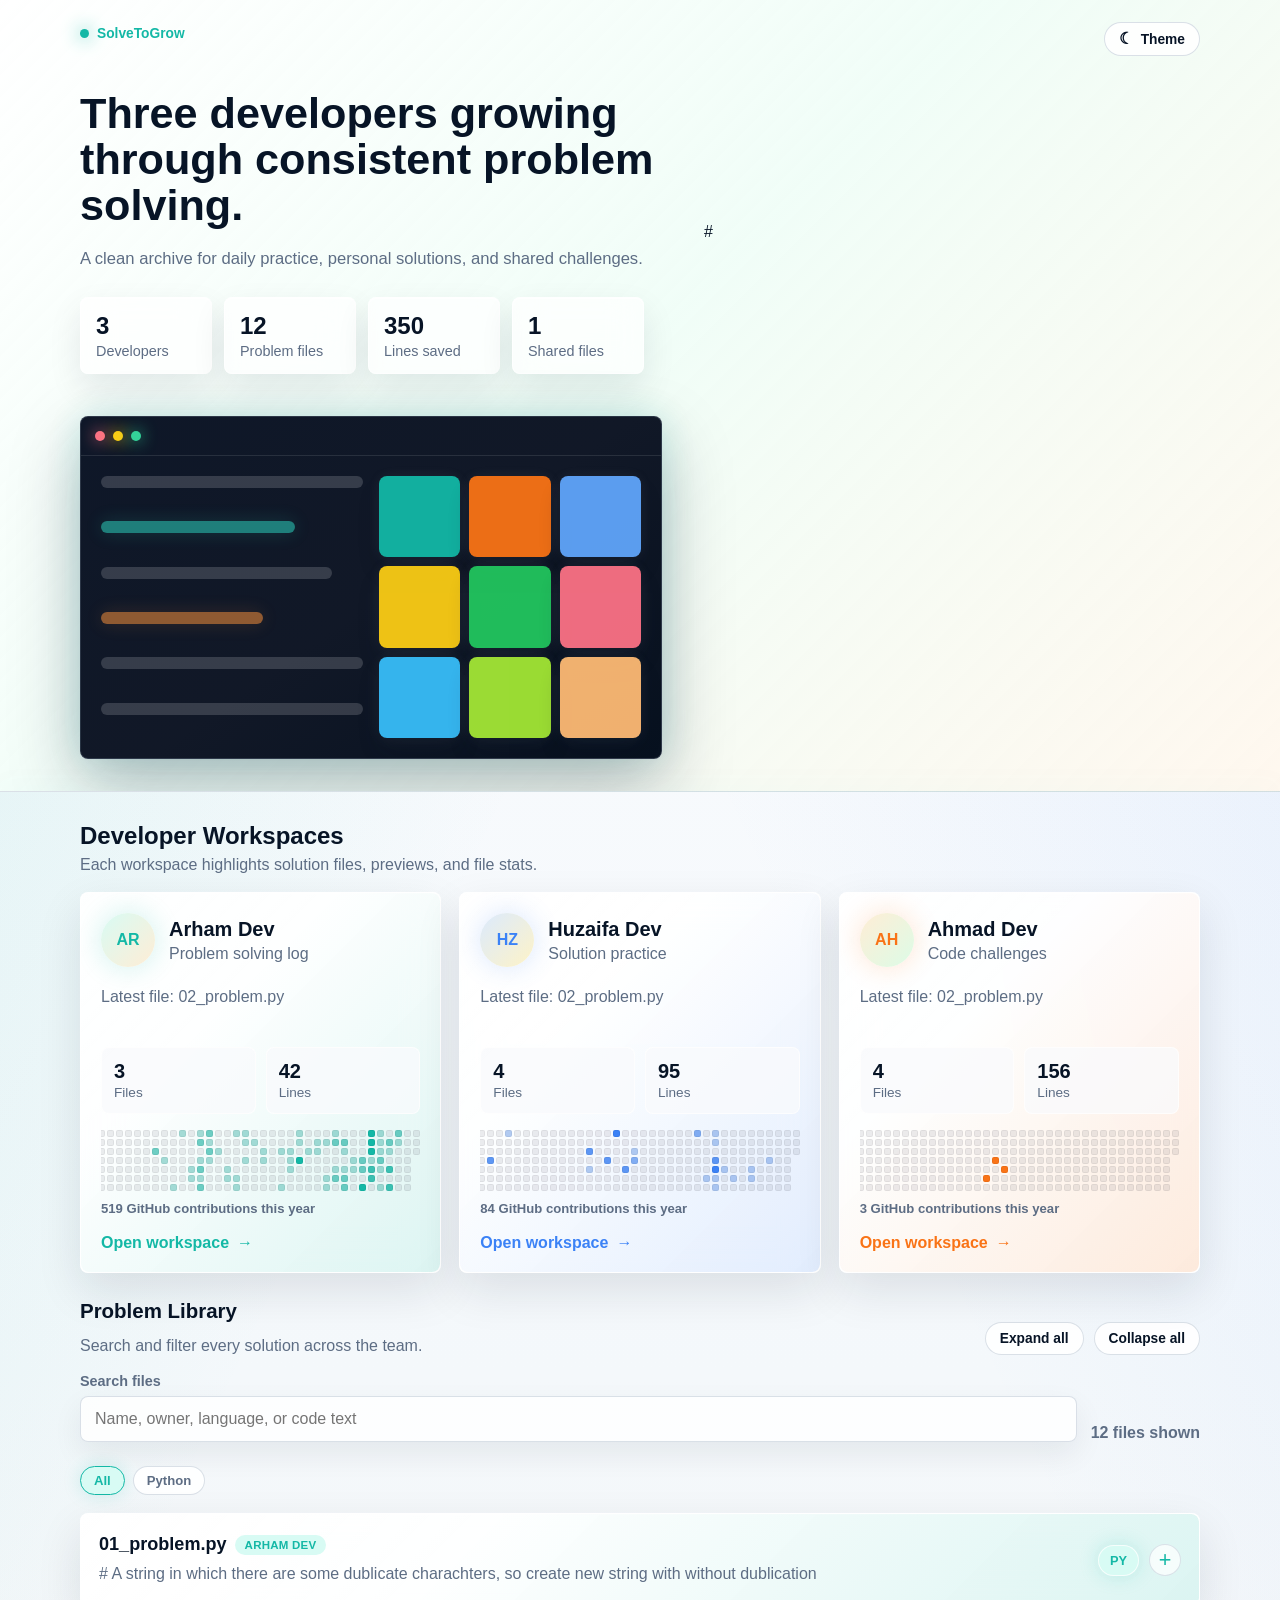
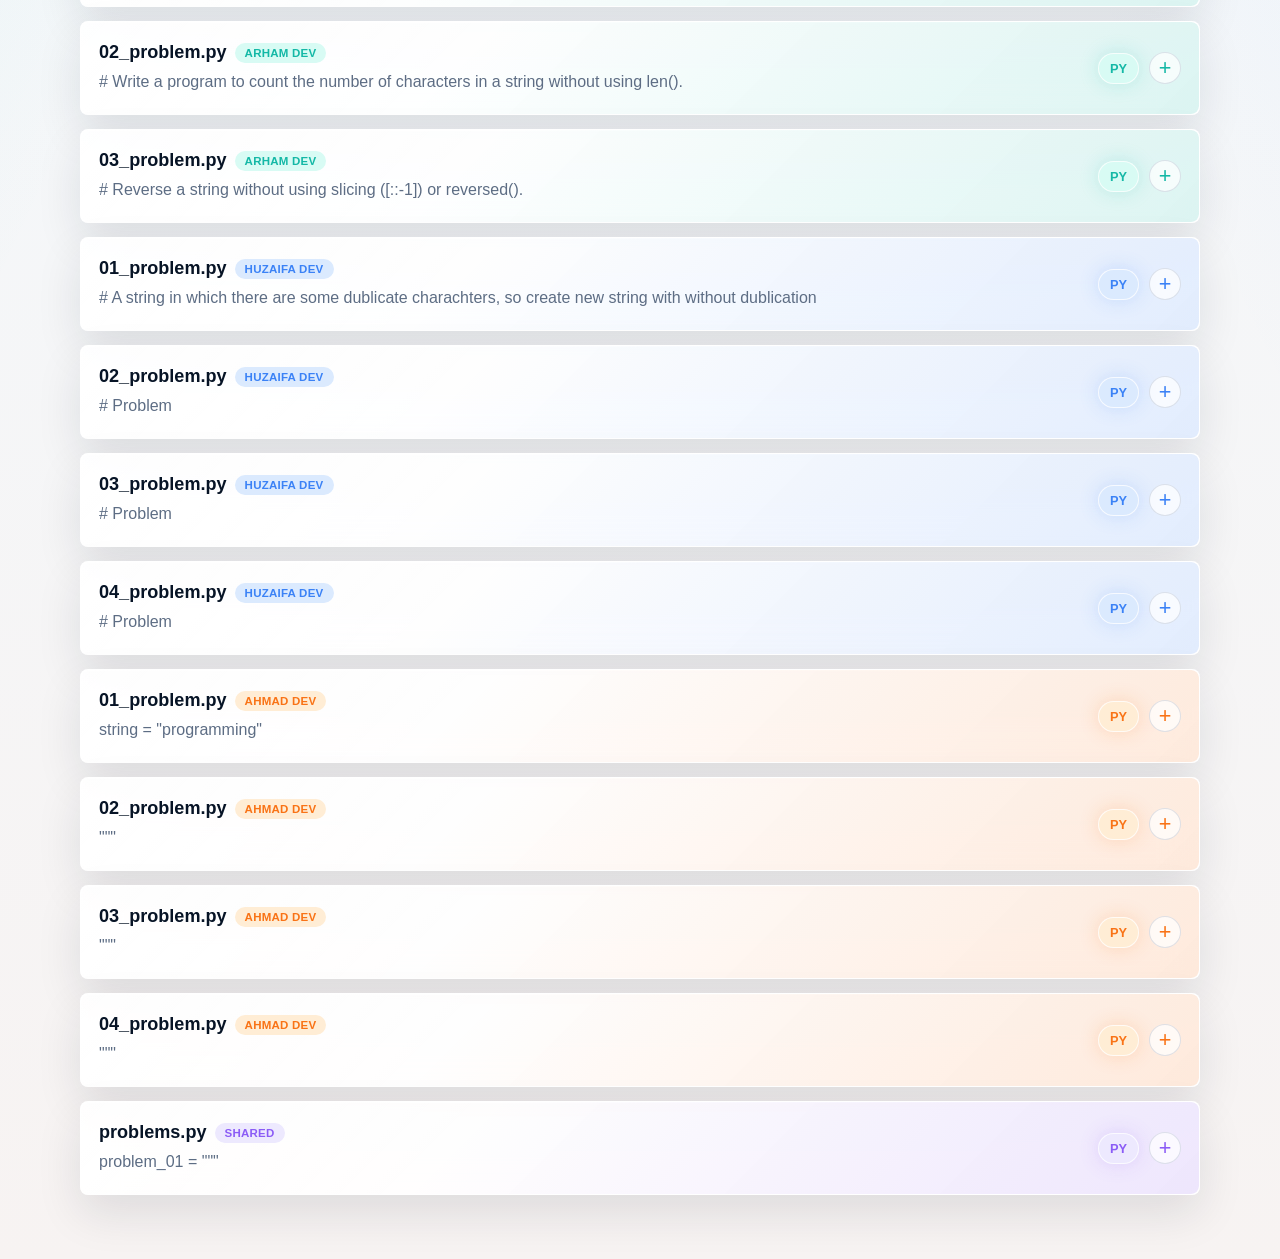
==== commit c50c11e0: "chore: regenerate site [skip ci]" ====
--- a/index.html
+++ b/index.html
@@ -122,7 +122,7 @@
           </div>
           
       <div class="contrib is-compact" style="--accent: #14b8a6;" aria-hidden="true">
-        <div class="contrib-scroll"><div class="contrib-weeks"><div class="contrib-week"><span class="contrib-day" data-level="0" title="2025-11-23"></span><span class="contrib-day" data-level="0" title="2025-11-24"></span><span class="contrib-day" data-level="0" title="2025-11-25"></span><span class="contrib-day" data-level="0" title="2025-11-26"></span><span class="contrib-day" data-level="0" title="2025-11-27"></span><span class="contrib-day" data-level="0" title="2025-11-28"></span><span class="contrib-day" data-level="0" title="2025-11-29"></span></div><div class="contrib-week"><span class="contrib-day" data-level="0" title="2025-11-30"></span><span class="contrib-day" data-level="0" title="2025-12-01"></span><span class="contrib-day" data-level="0" title="2025-12-02"></span><span class="contrib-day" data-level="0" title="2025-12-03"></span><span class="contrib-day" data-level="0" title="2025-12-04"></span><span class="contrib-day" data-level="0" title="2025-12-05"></span><span class="contrib-day" data-level="0" title="2025-12-06"></span></div><div class="contrib-week"><span class="contrib-day" data-level="1" title="2025-12-07"></span><span class="contrib-day" data-level="0" title="2025-12-08"></span><span class="contrib-day" data-level="0" title="2025-12-09"></span><span class="contrib-day" data-level="0" title="2025-12-10"></span><span class="contrib-day" data-level="1" title="2025-12-11"></span><span class="contrib-day" data-level="3" title="2025-12-12"></span><span class="contrib-day" data-level="4" title="2025-12-13"></span></div><div class="contrib-week"><span class="contrib-day" data-level="0" title="2025-12-14"></span><span class="contrib-day" data-level="1" title="2025-12-15"></span><span class="contrib-day" data-level="0" title="2025-12-16"></span><span class="contrib-day" data-level="0" title="2025-12-17"></span><span class="contrib-day" data-level="0" title="2025-12-18"></span><span class="contrib-day" data-level="0" title="2025-12-19"></span><span class="contrib-day" data-level="2" title="2025-12-20"></span></div><div class="contrib-week"><span class="contrib-day" data-level="0" title="2025-12-21"></span><span class="contrib-day" data-level="0" title="2025-12-22"></span><span class="contrib-day" data-level="0" title="2025-12-23"></span><span class="contrib-day" data-level="0" title="2025-12-24"></span><span class="contrib-day" data-level="0" title="2025-12-25"></span><span class="contrib-day" data-level="0" title="2025-12-26"></span><span class="contrib-day" data-level="0" title="2025-12-27"></span></div><div class="contrib-week"><span class="contrib-day" data-level="0" title="2025-12-28"></span><span class="contrib-day" data-level="0" title="2025-12-29"></span><span class="contrib-day" data-level="0" title="2025-12-30"></span><span class="contrib-day" data-level="0" title="2025-12-31"></span><span class="contrib-day" data-level="0" title="2026-01-01"></span><span class="contrib-day" data-level="1" title="2026-01-02"></span><span class="contrib-day" data-level="0" title="2026-01-03"></span></div><div class="contrib-week"><span class="contrib-day" data-level="0" title="2026-01-04"></span><span class="contrib-day" data-level="0" title="2026-01-05"></span><span class="contrib-day" data-level="0" title="2026-01-06"></span><span class="contrib-day" data-level="0" title="2026-01-07"></span><span class="contrib-day" data-level="0" title="2026-01-08"></span><span class="contrib-day" data-level="1" title="2026-01-09"></span><span class="contrib-day" data-level="0" title="2026-01-10"></span></div><div class="contrib-week"><span class="contrib-day" data-level="0" title="2026-01-11"></span><span class="contrib-day" data-level="0" title="2026-01-12"></span><span class="contrib-day" data-level="0" title="2026-01-13"></span><span class="contrib-day" data-level="0" title="2026-01-14"></span><span class="contrib-day" data-level="0" title="2026-01-15"></span><span class="contrib-day" data-level="0" title="2026-01-16"></span><span class="contrib-day" data-level="1" title="2026-01-17"></span></div><div class="contrib-week"><span class="contrib-day" data-level="0" title="2026-01-18"></span><span class="contrib-day" data-level="0" title="2026-01-19"></span><span class="contrib-day" data-level="0" title="2026-01-20"></span><span class="contrib-day" data-level="0" title="2026-01-21"></span><span class="contrib-day" data-level="0" title="2026-01-22"></span><span class="contrib-day" data-level="0" title="2026-01-23"></span><span class="contrib-day" data-level="0" title="2026-01-24"></span></div><div class="contrib-week"><span class="contrib-day" data-level="0" title="2026-01-25"></span><span class="contrib-day" data-level="0" title="2026-01-26"></span><span class="contrib-day" data-level="0" title="2026-01-27"></span><span class="contrib-day" data-level="0" title="2026-01-28"></span><span class="contrib-day" data-level="0" title="2026-01-29"></span><span class="contrib-day" data-level="0" title="2026-01-30"></span><span class="contrib-day" data-level="0" title="2026-01-31"></span></div><div class="contrib-week"><span class="contrib-day" data-level="0" title="2026-02-01"></span><span class="contrib-day" data-level="0" title="2026-02-02"></span><span class="contrib-day" data-level="0" title="2026-02-03"></span><span class="contrib-day" data-level="0" title="2026-02-04"></span><span class="contrib-day" data-level="0" title="2026-02-05"></span><span class="contrib-day" data-level="0" title="2026-02-06"></span><span class="contrib-day" data-level="0" title="2026-02-07"></span></div><div class="contrib-week"><span class="contrib-day" data-level="0" title="2026-02-08"></span><span class="contrib-day" data-level="0" title="2026-02-09"></span><span class="contrib-day" data-level="0" title="2026-02-10"></span><span class="contrib-day" data-level="0" title="2026-02-11"></span><span class="contrib-day" data-level="0" title="2026-02-12"></span><span class="contrib-day" data-level="0" title="2026-02-13"></span><span class="contrib-day" data-level="0" title="2026-02-14"></span></div><div class="contrib-week"><span class="contrib-day" data-level="0" title="2026-02-15"></span><span class="contrib-day" data-level="0" title="2026-02-16"></span><span class="contrib-day" data-level="0" title="2026-02-17"></span><span class="contrib-day" data-level="0" title="2026-02-18"></span><span class="contrib-day" data-level="0" title="2026-02-19"></span><span class="contrib-day" data-level="0" title="2026-02-20"></span><span class="contrib-day" data-level="0" title="2026-02-21"></span></div><div class="contrib-week"><span class="contrib-day" data-level="0" title="2026-02-22"></span><span class="contrib-day" data-level="0" title="2026-02-23"></span><span class="contrib-day" data-level="0" title="2026-02-24"></span><span class="contrib-day" data-level="0" title="2026-02-25"></span><span class="contrib-day" data-level="0" title="2026-02-26"></span><span class="contrib-day" data-level="0" title="2026-02-27"></span><span class="contrib-day" data-level="0" title="2026-02-28"></span></div><div class="contrib-week"><span class="contrib-day" data-level="0" title="2026-03-01"></span><span class="contrib-day" data-level="0" title="2026-03-02"></span><span class="contrib-day" data-level="0" title="2026-03-03"></span><span class="contrib-day" data-level="0" title="2026-03-04"></span><span class="contrib-day" data-level="0" title="2026-03-05"></span><span class="contrib-day" data-level="0" title="2026-03-06"></span><span class="contrib-day" data-level="0" title="2026-03-07"></span></div><div class="contrib-week"><span class="contrib-day" data-level="0" title="2026-03-08"></span><span class="contrib-day" data-level="0" title="2026-03-09"></span><span class="contrib-day" data-level="0" title="2026-03-10"></span><span class="contrib-day" data-level="0" title="2026-03-11"></span><span class="contrib-day" data-level="0" title="2026-03-12"></span><span class="contrib-day" data-level="0" title="2026-03-13"></span><span class="contrib-day" data-level="0" title="2026-03-14"></span></div><div class="contrib-week"><span class="contrib-day" data-level="0" title="2026-03-15"></span><span class="contrib-day" data-level="0" title="2026-03-16"></span><span class="contrib-day" data-level="0" title="2026-03-17"></span><span class="contrib-day" data-level="0" title="2026-03-18"></span><span class="contrib-day" data-level="0" title="2026-03-19"></span><span class="contrib-day" data-level="0" title="2026-03-20"></span><span class="contrib-day" data-level="0" title="2026-03-21"></span></div><div class="contrib-week"><span class="contrib-day" data-level="0" title="2026-03-22"></span><span class="contrib-day" data-level="0" title="2026-03-23"></span><span class="contrib-day" data-level="0" title="2026-03-24"></span><span class="contrib-day" data-level="0" title="2026-03-25"></span><span class="contrib-day" data-level="0" title="2026-03-26"></span><span class="contrib-day" data-level="0" title="2026-03-27"></span><span class="contrib-day" data-level="0" title="2026-03-28"></span></div><div class="contrib-week"><span class="contrib-day" data-level="0" title="2026-03-29"></span><span class="contrib-day" data-level="0" title="2026-03-30"></span><span class="contrib-day" data-level="0" title="2026-03-31"></span><span class="contrib-day" data-level="0" title="2026-04-01"></span><span class="contrib-day" data-level="0" title="2026-04-02"></span><span class="contrib-day" data-level="0" title="2026-04-03"></span><span class="contrib-day" data-level="0" title="2026-04-04"></span></div><div class="contrib-week"><span class="contrib-day" data-level="0" title="2026-04-05"></span><span class="contrib-day" data-level="0" title="2026-04-06"></span><span class="contrib-day" data-level="0" title="2026-04-07"></span><span class="contrib-day" data-level="0" title="2026-04-08"></span><span class="contrib-day" data-level="0" title="2026-04-09"></span><span class="contrib-day" data-level="0" title="2026-04-10"></span><span class="contrib-day" data-level="0" title="2026-04-11"></span></div><div class="contrib-week"><span class="contrib-day" data-level="0" title="2026-04-12"></span><span class="contrib-day" data-level="0" title="2026-04-13"></span><span class="contrib-day" data-level="0" title="2026-04-14"></span><span class="contrib-day" data-level="0" title="2026-04-15"></span><span class="contrib-day" data-level="0" title="2026-04-16"></span><span class="contrib-day" data-level="0" title="2026-04-17"></span><span class="contrib-day" data-level="0" title="2026-04-18"></span></div><div class="contrib-week"><span class="contrib-day" data-level="0" title="2026-04-19"></span><span class="contrib-day" data-level="0" title="2026-04-20"></span><span class="contrib-day" data-level="0" title="2026-04-21"></span><span class="contrib-day" data-level="0" title="2026-04-22"></span><span class="contrib-day" data-level="0" title="2026-04-23"></span><span class="contrib-day" data-level="0" title="2026-04-24"></span><span class="contrib-day" data-level="0" title="2026-04-25"></span></div><div class="contrib-week"><span class="contrib-day" data-level="0" title="2026-04-26"></span><span class="contrib-day" data-level="0" title="2026-04-27"></span><span class="contrib-day" data-level="0" title="2026-04-28"></span><span class="contrib-day" data-level="0" title="2026-04-29"></span><span class="contrib-day" data-level="0" title="2026-04-30"></span><span class="contrib-day" data-level="0" title="2026-05-01"></span><span class="contrib-day" data-level="0" title="2026-05-02"></span></div><div class="contrib-week"><span class="contrib-day" data-level="0" title="2026-05-03"></span><span class="contrib-day" data-level="0" title="2026-05-04"></span><span class="contrib-day" data-level="2" title="2026-05-05"></span><span class="contrib-day" data-level="0" title="2026-05-06"></span><span class="contrib-day" data-level="0" title="2026-05-07"></span><span class="contrib-day" data-level="0" title="2026-05-08"></span><span class="contrib-day" data-level="0" title="2026-05-09"></span></div><div class="contrib-week"><span class="contrib-day" data-level="0" title="2026-05-10"></span><span class="contrib-day" data-level="0" title="2026-05-11"></span><span class="contrib-day" data-level="0" title="2026-05-12"></span><span class="contrib-day" data-level="1" title="2026-05-13"></span><span class="contrib-day" data-level="0" title="2026-05-14"></span><span class="contrib-day" data-level="0" title="2026-05-15"></span><span class="contrib-day" data-level="0" title="2026-05-16"></span></div><div class="contrib-week"><span class="contrib-day" data-level="0" title="2026-05-17"></span><span class="contrib-day" data-level="0" title="2026-05-18"></span><span class="contrib-day" data-level="0" title="2026-05-19"></span><span class="contrib-day" data-level="0" title="2026-05-20"></span><span class="contrib-day" data-level="0" title="2026-05-21"></span><span class="contrib-day" data-level="0" title="2026-05-22"></span><span class="contrib-day" data-level="1" title="2026-05-23"></span></div><div class="contrib-week"><span class="contrib-day" data-level="1" title="2026-05-24"></span><span class="contrib-day" data-level="0" title="2026-05-25"></span><span class="contrib-day" data-level="0" title="2026-05-26"></span><span class="contrib-day" data-level="0" title="2026-05-27"></span><span class="contrib-day" data-level="0" title="2026-05-28"></span><span class="contrib-day" data-level="0" title="2026-05-29"></span><span class="contrib-day" data-level="0" title="2026-05-30"></span></div><div class="contrib-week"><span class="contrib-day" data-level="0" title="2026-05-31"></span><span class="contrib-day" data-level="0" title="2026-06-01"></span><span class="contrib-day" data-level="0" title="2026-06-02"></span><span class="contrib-day" data-level="0" title="2026-06-03"></span><span class="contrib-day" data-level="1" title="2026-06-04"></span><span class="contrib-day" data-level="1" title="2026-06-05"></span><span class="contrib-day" data-level="0" title="2026-06-06"></span></div><div class="contrib-week"><span class="contrib-day" data-level="1" title="2026-06-07"></span><span class="contrib-day" data-level="2" title="2026-06-08"></span><span class="contrib-day" data-level="0" title="2026-06-09"></span><span class="contrib-day" data-level="1" title="2026-06-10"></span><span class="contrib-day" data-level="2" title="2026-06-11"></span><span class="contrib-day" data-level="1" title="2026-06-12"></span><span class="contrib-day" data-level="2" title="2026-06-13"></span></div><div class="contrib-week"><span class="contrib-day" data-level="2" title="2026-06-14"></span><span class="contrib-day" data-level="1" title="2026-06-15"></span><span class="contrib-day" data-level="2" title="2026-06-16"></span><span class="contrib-day" data-level="1" title="2026-06-17"></span><span class="contrib-day" data-level="0" title="2026-06-18"></span><span class="contrib-day" data-level="0" title="2026-06-19"></span><span class="contrib-day" data-level="0" title="2026-06-20"></span></div><div class="contrib-week"><span class="contrib-day" data-level="0" title="2026-06-21"></span><span class="contrib-day" data-level="0" title="2026-06-22"></span><span class="contrib-day" data-level="1" title="2026-06-23"></span><span class="contrib-day" data-level="0" title="2026-06-24"></span><span class="contrib-day" data-level="0" title="2026-06-25"></span><span class="contrib-day" data-level="0" title="2026-06-26"></span><span class="contrib-day" data-level="0" title="2026-06-27"></span></div><div class="contrib-week"><span class="contrib-day" data-level="0" title="2026-06-28"></span><span class="contrib-day" data-level="0" title="2026-06-29"></span><span class="contrib-day" data-level="0" title="2026-06-30"></span><span class="contrib-day" data-level="0" title="2026-07-01"></span><span class="contrib-day" data-level="1" title="2026-07-02"></span><span class="contrib-day" data-level="1" title="2026-07-03"></span><span class="contrib-day" data-level="0" title="2026-07-04"></span></div><div class="contrib-week"><span class="contrib-day" data-level="1" title="2026-07-05"></span><span class="contrib-day" data-level="0" title="2026-07-06"></span><span class="contrib-day" data-level="0" title="2026-07-07"></span><span class="contrib-day" data-level="0" title="2026-07-08"></span><span class="contrib-day" data-level="0" title="2026-07-09"></span><span class="contrib-day" data-level="1" title="2026-07-10"></span><span class="contrib-day" data-level="1" title="2026-07-11"></span></div><div class="contrib-week"><span class="contrib-day" data-level="1" title="2026-07-12"></span><span class="contrib-day" data-level="1" title="2026-07-13"></span><span class="contrib-day" data-level="0" title="2026-07-14"></span><span class="contrib-day" data-level="1" title="2026-07-15"></span><span class="contrib-day" data-level="0" title="2026-07-16"></span><span class="contrib-day" data-level="0" title="2026-07-17"></span><span class="contrib-day" data-level="0" title="2026-07-18"></span></div><div class="contrib-week"><span class="contrib-day" data-level="0" title="2026-07-19"></span><span class="contrib-day" data-level="1" title="2026-07-20"></span><span class="contrib-day" data-level="0" title="2026-07-21"></span><span class="contrib-day" data-level="0" title="2026-07-22"></span><span class="contrib-day" data-level="0" title="2026-07-23"></span><span class="contrib-day" data-level="0" title="2026-07-24"></span><span class="contrib-day" data-level="0" title="2026-07-25"></span></div><div class="contrib-week"><span class="contrib-day" data-level="0" title="2026-07-26"></span><span class="contrib-day" data-level="0" title="2026-07-27"></span><span class="contrib-day" data-level="1" title="2026-07-28"></span><span class="contrib-day" data-level="1" title="2026-07-29"></span><span class="contrib-day" data-level="0" title="2026-07-30"></span><span class="contrib-day" data-level="0" title="2026-07-31"></span><span class="contrib-day" data-level="0" title="2026-08-01"></span></div><div class="contrib-week"><span class="contrib-day" data-level="0" title="2026-08-02"></span><span class="contrib-day" data-level="0" title="2026-08-03"></span><span class="contrib-day" data-level="0" title="2026-08-04"></span><span class="contrib-day" data-level="0" title="2026-08-05"></span><span class="contrib-day" data-level="0" title="2026-08-06"></span><span class="contrib-day" data-level="0" title="2026-08-07"></span><span class="contrib-day" data-level="0" title="2026-08-08"></span></div><div class="contrib-week"><span class="contrib-day" data-level="0" title="2026-08-09"></span><span class="contrib-day" data-level="0" title="2026-08-10"></span><span class="contrib-day" data-level="1" title="2026-08-11"></span><span class="contrib-day" data-level="0" title="2026-08-12"></span><span class="contrib-day" data-level="0" title="2026-08-13"></span><span class="contrib-day" data-level="0" title="2026-08-14"></span><span class="contrib-day" data-level="1" title="2026-08-15"></span></div><div class="contrib-week"><span class="contrib-day" data-level="0" title="2026-08-16"></span><span class="contrib-day" data-level="0" title="2026-08-17"></span><span class="contrib-day" data-level="1" title="2026-08-18"></span><span class="contrib-day" data-level="1" title="2026-08-19"></span><span class="contrib-day" data-level="1" title="2026-08-20"></span><span class="contrib-day" data-level="0" title="2026-08-21"></span><span class="contrib-day" data-level="0" title="2026-08-22"></span></div><div class="contrib-week"><span class="contrib-day" data-level="1" title="2026-08-23"></span><span class="contrib-day" data-level="1" title="2026-08-24"></span><span class="contrib-day" data-level="0" title="2026-08-25"></span><span class="contrib-day" data-level="4" title="2026-08-26"></span><span class="contrib-day" data-level="0" title="2026-08-27"></span><span class="contrib-day" data-level="0" title="2026-08-28"></span><span class="contrib-day" data-level="0" title="2026-08-29"></span></div><div class="contrib-week"><span class="contrib-day" data-level="0" title="2026-08-30"></span><span class="contrib-day" data-level="0" title="2026-08-31"></span><span class="contrib-day" data-level="1" title="2026-09-01"></span><span class="contrib-day" data-level="0" title="2026-09-02"></span><span class="contrib-day" data-level="0" title="2026-09-03"></span><span class="contrib-day" data-level="0" title="2026-09-04"></span><span class="contrib-day" data-level="0" title="2026-09-05"></span></div><div class="contrib-week"><span class="contrib-day" data-level="0" title="2026-09-06"></span><span class="contrib-day" data-level="1" title="2026-09-07"></span><span class="contrib-day" data-level="1" title="2026-09-08"></span><span class="contrib-day" data-level="0" title="2026-09-09"></span><span class="contrib-day" data-level="0" title="2026-09-10"></span><span class="contrib-day" data-level="0" title="2026-09-11"></span><span class="contrib-day" data-level="0" title="2026-09-12"></span></div><div class="contrib-week"><span class="contrib-day" data-level="0" title="2026-09-13"></span><span class="contrib-day" data-level="1" title="2026-09-14"></span><span class="contrib-day" data-level="0" title="2026-09-15"></span><span class="contrib-day" data-level="0" title="2026-09-16"></span><span class="contrib-day" data-level="0" title="2026-09-17"></span><span class="contrib-day" data-level="1" title="2026-09-18"></span><span class="contrib-day" data-level="1" title="2026-09-19"></span></div><div class="contrib-week"><span class="contrib-day" data-level="1" title="2026-09-20"></span><span class="contrib-day" data-level="2" title="2026-09-21"></span><span class="contrib-day" data-level="0" title="2026-09-22"></span><span class="contrib-day" data-level="0" title="2026-09-23"></span><span class="contrib-day" data-level="1" title="2026-09-24"></span><span class="contrib-day" data-level="2" title="2026-09-25"></span><span class="contrib-day" data-level="0" title="2026-09-26"></span></div><div class="contrib-week"><span class="contrib-day" data-level="0" title="2026-09-27"></span><span class="contrib-day" data-level="2" title="2026-09-28"></span><span class="contrib-day" data-level="1" title="2026-09-29"></span><span class="contrib-day" data-level="0" title="2026-09-30"></span><span class="contrib-day" data-level="1" title="2026-10-01"></span><span class="contrib-day" data-level="2" title="2026-10-02"></span><span class="contrib-day" data-level="2" title="2026-10-03"></span></div><div class="contrib-week"><span class="contrib-day" data-level="0" title="2026-10-04"></span><span class="contrib-day" data-level="0" title="2026-10-05"></span><span class="contrib-day" data-level="0" title="2026-10-06"></span><span class="contrib-day" data-level="1" title="2026-10-07"></span><span class="contrib-day" data-level="1" title="2026-10-08"></span><span class="contrib-day" data-level="0" title="2026-10-09"></span><span class="contrib-day" data-level="0" title="2026-10-10"></span></div><div class="contrib-week"><span class="contrib-day" data-level="0" title="2026-10-11"></span><span class="contrib-day" data-level="0" title="2026-10-12"></span><span class="contrib-day" data-level="0" title="2026-10-13"></span><span class="contrib-day" data-level="2" title="2026-10-14"></span><span class="contrib-day" data-level="2" title="2026-10-15"></span><span class="contrib-day" data-level="0" title="2026-10-16"></span><span class="contrib-day" data-level="4" title="2026-10-17"></span></div><div class="contrib-week"><span class="contrib-day" data-level="4" title="2026-10-18"></span><span class="contrib-day" data-level="4" title="2026-10-19"></span><span class="contrib-day" data-level="4" title="2026-10-20"></span><span class="contrib-day" data-level="1" title="2026-10-21"></span><span class="contrib-day" data-level="3" title="2026-10-22"></span><span class="contrib-day" data-level="3" title="2026-10-23"></span><span class="contrib-day" data-level="0" title="2026-10-24"></span></div><div class="contrib-week"><span class="contrib-day" data-level="1" title="2026-10-25"></span><span class="contrib-day" data-level="1" title="2026-10-26"></span><span class="contrib-day" data-level="1" title="2026-10-27"></span><span class="contrib-day" data-level="2" title="2026-10-28"></span><span class="contrib-day" data-level="1" title="2026-10-29"></span><span class="contrib-day" data-level="0" title="2026-10-30"></span><span class="contrib-day" data-level="1" title="2026-10-31"></span></div><div class="contrib-week"><span class="contrib-day" data-level="0" title="2026-11-01"></span><span class="contrib-day" data-level="2" title="2026-11-02"></span><span class="contrib-day" data-level="1" title="2026-11-03"></span><span class="contrib-day" data-level="0" title="2026-11-04"></span><span class="contrib-day" data-level="3" title="2026-11-05"></span><span class="contrib-day" data-level="0" title="2026-11-06"></span><span class="contrib-day" data-level="3" title="2026-11-07"></span></div><div class="contrib-week"><span class="contrib-day" data-level="2" title="2026-11-08"></span><span class="contrib-day" data-level="1" title="2026-11-09"></span><span class="contrib-day" data-level="0" title="2026-11-10"></span><span class="contrib-day" data-level="0" title="2026-11-11"></span><span class="contrib-day" data-level="0" title="2026-11-12"></span><span class="contrib-day" data-level="0" title="2026-11-13"></span><span class="contrib-day" data-level="0" title="2026-11-14"></span></div><div class="contrib-week"><span class="contrib-day" data-level="0" title="2026-11-15"></span><span class="contrib-day" data-level="0" title="2026-11-16"></span><span class="contrib-day" data-level="0" title="2026-11-17"></span><span class="contrib-day" data-level="0" title="2026-11-18"></span><span class="contrib-day" data-level="0" title="2026-11-19"></span><span class="contrib-day" data-level="0" title="2026-11-20"></span><span class="contrib-day" data-level="0" title="2026-11-21"></span></div><div class="contrib-week"><span class="contrib-day" data-level="0" title="2026-11-22"></span><span class="contrib-day" data-level="0" title="2026-11-23"></span><span class="contrib-day" data-level="e"></span><span class="contrib-day" data-level="e"></span><span class="contrib-day" data-level="e"></span><span class="contrib-day" data-level="e"></span><span class="contrib-day" data-level="e"></span></div></div></div>
+        <div class="contrib-scroll"><div class="contrib-weeks"><div class="contrib-week"><span class="contrib-day" data-level="0" title="2025-11-23"></span><span class="contrib-day" data-level="0" title="2025-11-24"></span><span class="contrib-day" data-level="0" title="2025-11-25"></span><span class="contrib-day" data-level="0" title="2025-11-26"></span><span class="contrib-day" data-level="0" title="2025-11-27"></span><span class="contrib-day" data-level="0" title="2025-11-28"></span><span class="contrib-day" data-level="0" title="2025-11-29"></span></div><div class="contrib-week"><span class="contrib-day" data-level="0" title="2025-11-30"></span><span class="contrib-day" data-level="0" title="2025-12-01"></span><span class="contrib-day" data-level="0" title="2025-12-02"></span><span class="contrib-day" data-level="0" title="2025-12-03"></span><span class="contrib-day" data-level="0" title="2025-12-04"></span><span class="contrib-day" data-level="0" title="2025-12-05"></span><span class="contrib-day" data-level="0" title="2025-12-06"></span></div><div class="contrib-week"><span class="contrib-day" data-level="1" title="2025-12-07"></span><span class="contrib-day" data-level="0" title="2025-12-08"></span><span class="contrib-day" data-level="0" title="2025-12-09"></span><span class="contrib-day" data-level="0" title="2025-12-10"></span><span class="contrib-day" data-level="1" title="2025-12-11"></span><span class="contrib-day" data-level="3" title="2025-12-12"></span><span class="contrib-day" data-level="4" title="2025-12-13"></span></div><div class="contrib-week"><span class="contrib-day" data-level="0" title="2025-12-14"></span><span class="contrib-day" data-level="1" title="2025-12-15"></span><span class="contrib-day" data-level="0" title="2025-12-16"></span><span class="contrib-day" data-level="0" title="2025-12-17"></span><span class="contrib-day" data-level="0" title="2025-12-18"></span><span class="contrib-day" data-level="0" title="2025-12-19"></span><span class="contrib-day" data-level="2" title="2025-12-20"></span></div><div class="contrib-week"><span class="contrib-day" data-level="0" title="2025-12-21"></span><span class="contrib-day" data-level="0" title="2025-12-22"></span><span class="contrib-day" data-level="0" title="2025-12-23"></span><span class="contrib-day" data-level="0" title="2025-12-24"></span><span class="contrib-day" data-level="0" title="2025-12-25"></span><span class="contrib-day" data-level="0" title="2025-12-26"></span><span class="contrib-day" data-level="0" title="2025-12-27"></span></div><div class="contrib-week"><span class="contrib-day" data-level="0" title="2025-12-28"></span><span class="contrib-day" data-level="0" title="2025-12-29"></span><span class="contrib-day" data-level="0" title="2025-12-30"></span><span class="contrib-day" data-level="0" title="2025-12-31"></span><span class="contrib-day" data-level="0" title="2026-01-01"></span><span class="contrib-day" data-level="1" title="2026-01-02"></span><span class="contrib-day" data-level="0" title="2026-01-03"></span></div><div class="contrib-week"><span class="contrib-day" data-level="0" title="2026-01-04"></span><span class="contrib-day" data-level="0" title="2026-01-05"></span><span class="contrib-day" data-level="0" title="2026-01-06"></span><span class="contrib-day" data-level="0" title="2026-01-07"></span><span class="contrib-day" data-level="0" title="2026-01-08"></span><span class="contrib-day" data-level="1" title="2026-01-09"></span><span class="contrib-day" data-level="0" title="2026-01-10"></span></div><div class="contrib-week"><span class="contrib-day" data-level="0" title="2026-01-11"></span><span class="contrib-day" data-level="0" title="2026-01-12"></span><span class="contrib-day" data-level="0" title="2026-01-13"></span><span class="contrib-day" data-level="0" title="2026-01-14"></span><span class="contrib-day" data-level="0" title="2026-01-15"></span><span class="contrib-day" data-level="0" title="2026-01-16"></span><span class="contrib-day" data-level="1" title="2026-01-17"></span></div><div class="contrib-week"><span class="contrib-day" data-level="0" title="2026-01-18"></span><span class="contrib-day" data-level="0" title="2026-01-19"></span><span class="contrib-day" data-level="0" title="2026-01-20"></span><span class="contrib-day" data-level="0" title="2026-01-21"></span><span class="contrib-day" data-level="0" title="2026-01-22"></span><span class="contrib-day" data-level="0" title="2026-01-23"></span><span class="contrib-day" data-level="0" title="2026-01-24"></span></div><div class="contrib-week"><span class="contrib-day" data-level="0" title="2026-01-25"></span><span class="contrib-day" data-level="0" title="2026-01-26"></span><span class="contrib-day" data-level="0" title="2026-01-27"></span><span class="contrib-day" data-level="0" title="2026-01-28"></span><span class="contrib-day" data-level="0" title="2026-01-29"></span><span class="contrib-day" data-level="0" title="2026-01-30"></span><span class="contrib-day" data-level="0" title="2026-01-31"></span></div><div class="contrib-week"><span class="contrib-day" data-level="0" title="2026-02-01"></span><span class="contrib-day" data-level="0" title="2026-02-02"></span><span class="contrib-day" data-level="0" title="2026-02-03"></span><span class="contrib-day" data-level="0" title="2026-02-04"></span><span class="contrib-day" data-level="0" title="2026-02-05"></span><span class="contrib-day" data-level="0" title="2026-02-06"></span><span class="contrib-day" data-level="0" title="2026-02-07"></span></div><div class="contrib-week"><span class="contrib-day" data-level="0" title="2026-02-08"></span><span class="contrib-day" data-level="0" title="2026-02-09"></span><span class="contrib-day" data-level="0" title="2026-02-10"></span><span class="contrib-day" data-level="0" title="2026-02-11"></span><span class="contrib-day" data-level="0" title="2026-02-12"></span><span class="contrib-day" data-level="0" title="2026-02-13"></span><span class="contrib-day" data-level="0" title="2026-02-14"></span></div><div class="contrib-week"><span class="contrib-day" data-level="0" title="2026-02-15"></span><span class="contrib-day" data-level="0" title="2026-02-16"></span><span class="contrib-day" data-level="0" title="2026-02-17"></span><span class="contrib-day" data-level="0" title="2026-02-18"></span><span class="contrib-day" data-level="0" title="2026-02-19"></span><span class="contrib-day" data-level="0" title="2026-02-20"></span><span class="contrib-day" data-level="0" title="2026-02-21"></span></div><div class="contrib-week"><span class="contrib-day" data-level="0" title="2026-02-22"></span><span class="contrib-day" data-level="0" title="2026-02-23"></span><span class="contrib-day" data-level="0" title="2026-02-24"></span><span class="contrib-day" data-level="0" title="2026-02-25"></span><span class="contrib-day" data-level="0" title="2026-02-26"></span><span class="contrib-day" data-level="0" title="2026-02-27"></span><span class="contrib-day" data-level="0" title="2026-02-28"></span></div><div class="contrib-week"><span class="contrib-day" data-level="0" title="2026-03-01"></span><span class="contrib-day" data-level="0" title="2026-03-02"></span><span class="contrib-day" data-level="0" title="2026-03-03"></span><span class="contrib-day" data-level="0" title="2026-03-04"></span><span class="contrib-day" data-level="0" title="2026-03-05"></span><span class="contrib-day" data-level="0" title="2026-03-06"></span><span class="contrib-day" data-level="0" title="2026-03-07"></span></div><div class="contrib-week"><span class="contrib-day" data-level="0" title="2026-03-08"></span><span class="contrib-day" data-level="0" title="2026-03-09"></span><span class="contrib-day" data-level="0" title="2026-03-10"></span><span class="contrib-day" data-level="0" title="2026-03-11"></span><span class="contrib-day" data-level="0" title="2026-03-12"></span><span class="contrib-day" data-level="0" title="2026-03-13"></span><span class="contrib-day" data-level="0" title="2026-03-14"></span></div><div class="contrib-week"><span class="contrib-day" data-level="0" title="2026-03-15"></span><span class="contrib-day" data-level="0" title="2026-03-16"></span><span class="contrib-day" data-level="0" title="2026-03-17"></span><span class="contrib-day" data-level="0" title="2026-03-18"></span><span class="contrib-day" data-level="0" title="2026-03-19"></span><span class="contrib-day" data-level="0" title="2026-03-20"></span><span class="contrib-day" data-level="0" title="2026-03-21"></span></div><div class="contrib-week"><span class="contrib-day" data-level="0" title="2026-03-22"></span><span class="contrib-day" data-level="0" title="2026-03-23"></span><span class="contrib-day" data-level="0" title="2026-03-24"></span><span class="contrib-day" data-level="0" title="2026-03-25"></span><span class="contrib-day" data-level="0" title="2026-03-26"></span><span class="contrib-day" data-level="0" title="2026-03-27"></span><span class="contrib-day" data-level="0" title="2026-03-28"></span></div><div class="contrib-week"><span class="contrib-day" data-level="0" title="2026-03-29"></span><span class="contrib-day" data-level="0" title="2026-03-30"></span><span class="contrib-day" data-level="0" title="2026-03-31"></span><span class="contrib-day" data-level="0" title="2026-04-01"></span><span class="contrib-day" data-level="0" title="2026-04-02"></span><span class="contrib-day" data-level="0" title="2026-04-03"></span><span class="contrib-day" data-level="0" title="2026-04-04"></span></div><div class="contrib-week"><span class="contrib-day" data-level="0" title="2026-04-05"></span><span class="contrib-day" data-level="0" title="2026-04-06"></span><span class="contrib-day" data-level="0" title="2026-04-07"></span><span class="contrib-day" data-level="0" title="2026-04-08"></span><span class="contrib-day" data-level="0" title="2026-04-09"></span><span class="contrib-day" data-level="0" title="2026-04-10"></span><span class="contrib-day" data-level="0" title="2026-04-11"></span></div><div class="contrib-week"><span class="contrib-day" data-level="0" title="2026-04-12"></span><span class="contrib-day" data-level="0" title="2026-04-13"></span><span class="contrib-day" data-level="0" title="2026-04-14"></span><span class="contrib-day" data-level="0" title="2026-04-15"></span><span class="contrib-day" data-level="0" title="2026-04-16"></span><span class="contrib-day" data-level="0" title="2026-04-17"></span><span class="contrib-day" data-level="0" title="2026-04-18"></span></div><div class="contrib-week"><span class="contrib-day" data-level="0" title="2026-04-19"></span><span class="contrib-day" data-level="0" title="2026-04-20"></span><span class="contrib-day" data-level="0" title="2026-04-21"></span><span class="contrib-day" data-level="0" title="2026-04-22"></span><span class="contrib-day" data-level="0" title="2026-04-23"></span><span class="contrib-day" data-level="0" title="2026-04-24"></span><span class="contrib-day" data-level="0" title="2026-04-25"></span></div><div class="contrib-week"><span class="contrib-day" data-level="0" title="2026-04-26"></span><span class="contrib-day" data-level="0" title="2026-04-27"></span><span class="contrib-day" data-level="0" title="2026-04-28"></span><span class="contrib-day" data-level="0" title="2026-04-29"></span><span class="contrib-day" data-level="0" title="2026-04-30"></span><span class="contrib-day" data-level="0" title="2026-05-01"></span><span class="contrib-day" data-level="0" title="2026-05-02"></span></div><div class="contrib-week"><span class="contrib-day" data-level="0" title="2026-05-03"></span><span class="contrib-day" data-level="0" title="2026-05-04"></span><span class="contrib-day" data-level="2" title="2026-05-05"></span><span class="contrib-day" data-level="0" title="2026-05-06"></span><span class="contrib-day" data-level="0" title="2026-05-07"></span><span class="contrib-day" data-level="0" title="2026-05-08"></span><span class="contrib-day" data-level="0" title="2026-05-09"></span></div><div class="contrib-week"><span class="contrib-day" data-level="0" title="2026-05-10"></span><span class="contrib-day" data-level="0" title="2026-05-11"></span><span class="contrib-day" data-level="0" title="2026-05-12"></span><span class="contrib-day" data-level="1" title="2026-05-13"></span><span class="contrib-day" data-level="0" title="2026-05-14"></span><span class="contrib-day" data-level="0" title="2026-05-15"></span><span class="contrib-day" data-level="0" title="2026-05-16"></span></div><div class="contrib-week"><span class="contrib-day" data-level="0" title="2026-05-17"></span><span class="contrib-day" data-level="0" title="2026-05-18"></span><span class="contrib-day" data-level="0" title="2026-05-19"></span><span class="contrib-day" data-level="0" title="2026-05-20"></span><span class="contrib-day" data-level="0" title="2026-05-21"></span><span class="contrib-day" data-level="0" title="2026-05-22"></span><span class="contrib-day" data-level="1" title="2026-05-23"></span></div><div class="contrib-week"><span class="contrib-day" data-level="1" title="2026-05-24"></span><span class="contrib-day" data-level="0" title="2026-05-25"></span><span class="contrib-day" data-level="0" title="2026-05-26"></span><span class="contrib-day" data-level="0" title="2026-05-27"></span><span class="contrib-day" data-level="0" title="2026-05-28"></span><span class="contrib-day" data-level="0" title="2026-05-29"></span><span class="contrib-day" data-level="0" title="2026-05-30"></span></div><div class="contrib-week"><span class="contrib-day" data-level="0" title="2026-05-31"></span><span class="contrib-day" data-level="0" title="2026-06-01"></span><span class="contrib-day" data-level="0" title="2026-06-02"></span><span class="contrib-day" data-level="0" title="2026-06-03"></span><span class="contrib-day" data-level="1" title="2026-06-04"></span><span class="contrib-day" data-level="1" title="2026-06-05"></span><span class="contrib-day" data-level="0" title="2026-06-06"></span></div><div class="contrib-week"><span class="contrib-day" data-level="1" title="2026-06-07"></span><span class="contrib-day" data-level="2" title="2026-06-08"></span><span class="contrib-day" data-level="0" title="2026-06-09"></span><span class="contrib-day" data-level="1" title="2026-06-10"></span><span class="contrib-day" data-level="2" title="2026-06-11"></span><span class="contrib-day" data-level="1" title="2026-06-12"></span><span class="contrib-day" data-level="2" title="2026-06-13"></span></div><div class="contrib-week"><span class="contrib-day" data-level="2" title="2026-06-14"></span><span class="contrib-day" data-level="1" title="2026-06-15"></span><span class="contrib-day" data-level="2" title="2026-06-16"></span><span class="contrib-day" data-level="1" title="2026-06-17"></span><span class="contrib-day" data-level="0" title="2026-06-18"></span><span class="contrib-day" data-level="0" title="2026-06-19"></span><span class="contrib-day" data-level="0" title="2026-06-20"></span></div><div class="contrib-week"><span class="contrib-day" data-level="0" title="2026-06-21"></span><span class="contrib-day" data-level="0" title="2026-06-22"></span><span class="contrib-day" data-level="1" title="2026-06-23"></span><span class="contrib-day" data-level="0" title="2026-06-24"></span><span class="contrib-day" data-level="0" title="2026-06-25"></span><span class="contrib-day" data-level="0" title="2026-06-26"></span><span class="contrib-day" data-level="0" title="2026-06-27"></span></div><div class="contrib-week"><span class="contrib-day" data-level="0" title="2026-06-28"></span><span class="contrib-day" data-level="0" title="2026-06-29"></span><span class="contrib-day" data-level="0" title="2026-06-30"></span><span class="contrib-day" data-level="0" title="2026-07-01"></span><span class="contrib-day" data-level="1" title="2026-07-02"></span><span class="contrib-day" data-level="1" title="2026-07-03"></span><span class="contrib-day" data-level="0" title="2026-07-04"></span></div><div class="contrib-week"><span class="contrib-day" data-level="1" title="2026-07-05"></span><span class="contrib-day" data-level="0" title="2026-07-06"></span><span class="contrib-day" data-level="0" title="2026-07-07"></span><span class="contrib-day" data-level="0" title="2026-07-08"></span><span class="contrib-day" data-level="0" title="2026-07-09"></span><span class="contrib-day" data-level="1" title="2026-07-10"></span><span class="contrib-day" data-level="1" title="2026-07-11"></span></div><div class="contrib-week"><span class="contrib-day" data-level="1" title="2026-07-12"></span><span class="contrib-day" data-level="1" title="2026-07-13"></span><span class="contrib-day" data-level="0" title="2026-07-14"></span><span class="contrib-day" data-level="1" title="2026-07-15"></span><span class="contrib-day" data-level="0" title="2026-07-16"></span><span class="contrib-day" data-level="0" title="2026-07-17"></span><span class="contrib-day" data-level="0" title="2026-07-18"></span></div><div class="contrib-week"><span class="contrib-day" data-level="0" title="2026-07-19"></span><span class="contrib-day" data-level="1" title="2026-07-20"></span><span class="contrib-day" data-level="0" title="2026-07-21"></span><span class="contrib-day" data-level="0" title="2026-07-22"></span><span class="contrib-day" data-level="0" title="2026-07-23"></span><span class="contrib-day" data-level="0" title="2026-07-24"></span><span class="contrib-day" data-level="0" title="2026-07-25"></span></div><div class="contrib-week"><span class="contrib-day" data-level="0" title="2026-07-26"></span><span class="contrib-day" data-level="0" title="2026-07-27"></span><span class="contrib-day" data-level="1" title="2026-07-28"></span><span class="contrib-day" data-level="1" title="2026-07-29"></span><span class="contrib-day" data-level="0" title="2026-07-30"></span><span class="contrib-day" data-level="0" title="2026-07-31"></span><span class="contrib-day" data-level="0" title="2026-08-01"></span></div><div class="contrib-week"><span class="contrib-day" data-level="0" title="2026-08-02"></span><span class="contrib-day" data-level="0" title="2026-08-03"></span><span class="contrib-day" data-level="0" title="2026-08-04"></span><span class="contrib-day" data-level="0" title="2026-08-05"></span><span class="contrib-day" data-level="0" title="2026-08-06"></span><span class="contrib-day" data-level="0" title="2026-08-07"></span><span class="contrib-day" data-level="0" title="2026-08-08"></span></div><div class="contrib-week"><span class="contrib-day" data-level="0" title="2026-08-09"></span><span class="contrib-day" data-level="0" title="2026-08-10"></span><span class="contrib-day" data-level="1" title="2026-08-11"></span><span class="contrib-day" data-level="0" title="2026-08-12"></span><span class="contrib-day" data-level="0" title="2026-08-13"></span><span class="contrib-day" data-level="0" title="2026-08-14"></span><span class="contrib-day" data-level="1" title="2026-08-15"></span></div><div class="contrib-week"><span class="contrib-day" data-level="0" title="2026-08-16"></span><span class="contrib-day" data-level="0" title="2026-08-17"></span><span class="contrib-day" data-level="1" title="2026-08-18"></span><span class="contrib-day" data-level="1" title="2026-08-19"></span><span class="contrib-day" data-level="1" title="2026-08-20"></span><span class="contrib-day" data-level="0" title="2026-08-21"></span><span class="contrib-day" data-level="0" title="2026-08-22"></span></div><div class="contrib-week"><span class="contrib-day" data-level="1" title="2026-08-23"></span><span class="contrib-day" data-level="1" title="2026-08-24"></span><span class="contrib-day" data-level="0" title="2026-08-25"></span><span class="contrib-day" data-level="4" title="2026-08-26"></span><span class="contrib-day" data-level="0" title="2026-08-27"></span><span class="contrib-day" data-level="0" title="2026-08-28"></span><span class="contrib-day" data-level="0" title="2026-08-29"></span></div><div class="contrib-week"><span class="contrib-day" data-level="0" title="2026-08-30"></span><span class="contrib-day" data-level="0" title="2026-08-31"></span><span class="contrib-day" data-level="1" title="2026-09-01"></span><span class="contrib-day" data-level="0" title="2026-09-02"></span><span class="contrib-day" data-level="0" title="2026-09-03"></span><span class="contrib-day" data-level="0" title="2026-09-04"></span><span class="contrib-day" data-level="0" title="2026-09-05"></span></div><div class="contrib-week"><span class="contrib-day" data-level="0" title="2026-09-06"></span><span class="contrib-day" data-level="1" title="2026-09-07"></span><span class="contrib-day" data-level="1" title="2026-09-08"></span><span class="contrib-day" data-level="0" title="2026-09-09"></span><span class="contrib-day" data-level="0" title="2026-09-10"></span><span class="contrib-day" data-level="0" title="2026-09-11"></span><span class="contrib-day" data-level="0" title="2026-09-12"></span></div><div class="contrib-week"><span class="contrib-day" data-level="0" title="2026-09-13"></span><span class="contrib-day" data-level="1" title="2026-09-14"></span><span class="contrib-day" data-level="0" title="2026-09-15"></span><span class="contrib-day" data-level="0" title="2026-09-16"></span><span class="contrib-day" data-level="0" title="2026-09-17"></span><span class="contrib-day" data-level="1" title="2026-09-18"></span><span class="contrib-day" data-level="1" title="2026-09-19"></span></div><div class="contrib-week"><span class="contrib-day" data-level="1" title="2026-09-20"></span><span class="contrib-day" data-level="2" title="2026-09-21"></span><span class="contrib-day" data-level="0" title="2026-09-22"></span><span class="contrib-day" data-level="0" title="2026-09-23"></span><span class="contrib-day" data-level="1" title="2026-09-24"></span><span class="contrib-day" data-level="2" title="2026-09-25"></span><span class="contrib-day" data-level="0" title="2026-09-26"></span></div><div class="contrib-week"><span class="contrib-day" data-level="0" title="2026-09-27"></span><span class="contrib-day" data-level="2" title="2026-09-28"></span><span class="contrib-day" data-level="1" title="2026-09-29"></span><span class="contrib-day" data-level="0" title="2026-09-30"></span><span class="contrib-day" data-level="1" title="2026-10-01"></span><span class="contrib-day" data-level="2" title="2026-10-02"></span><span class="contrib-day" data-level="2" title="2026-10-03"></span></div><div class="contrib-week"><span class="contrib-day" data-level="0" title="2026-10-04"></span><span class="contrib-day" data-level="0" title="2026-10-05"></span><span class="contrib-day" data-level="0" title="2026-10-06"></span><span class="contrib-day" data-level="1" title="2026-10-07"></span><span class="contrib-day" data-level="1" title="2026-10-08"></span><span class="contrib-day" data-level="0" title="2026-10-09"></span><span class="contrib-day" data-level="0" title="2026-10-10"></span></div><div class="contrib-week"><span class="contrib-day" data-level="0" title="2026-10-11"></span><span class="contrib-day" data-level="0" title="2026-10-12"></span><span class="contrib-day" data-level="0" title="2026-10-13"></span><span class="contrib-day" data-level="2" title="2026-10-14"></span><span class="contrib-day" data-level="2" title="2026-10-15"></span><span class="contrib-day" data-level="0" title="2026-10-16"></span><span class="contrib-day" data-level="4" title="2026-10-17"></span></div><div class="contrib-week"><span class="contrib-day" data-level="4" title="2026-10-18"></span><span class="contrib-day" data-level="4" title="2026-10-19"></span><span class="contrib-day" data-level="4" title="2026-10-20"></span><span class="contrib-day" data-level="1" title="2026-10-21"></span><span class="contrib-day" data-level="3" title="2026-10-22"></span><span class="contrib-day" data-level="3" title="2026-10-23"></span><span class="contrib-day" data-level="0" title="2026-10-24"></span></div><div class="contrib-week"><span class="contrib-day" data-level="1" title="2026-10-25"></span><span class="contrib-day" data-level="1" title="2026-10-26"></span><span class="contrib-day" data-level="1" title="2026-10-27"></span><span class="contrib-day" data-level="2" title="2026-10-28"></span><span class="contrib-day" data-level="1" title="2026-10-29"></span><span class="contrib-day" data-level="0" title="2026-10-30"></span><span class="contrib-day" data-level="1" title="2026-10-31"></span></div><div class="contrib-week"><span class="contrib-day" data-level="0" title="2026-11-01"></span><span class="contrib-day" data-level="2" title="2026-11-02"></span><span class="contrib-day" data-level="1" title="2026-11-03"></span><span class="contrib-day" data-level="0" title="2026-11-04"></span><span class="contrib-day" data-level="3" title="2026-11-05"></span><span class="contrib-day" data-level="0" title="2026-11-06"></span><span class="contrib-day" data-level="3" title="2026-11-07"></span></div><div class="contrib-week"><span class="contrib-day" data-level="2" title="2026-11-08"></span><span class="contrib-day" data-level="1" title="2026-11-09"></span><span class="contrib-day" data-level="0" title="2026-11-10"></span><span class="contrib-day" data-level="0" title="2026-11-11"></span><span class="contrib-day" data-level="0" title="2026-11-12"></span><span class="contrib-day" data-level="0" title="2026-11-13"></span><span class="contrib-day" data-level="0" title="2026-11-14"></span></div><div class="contrib-week"><span class="contrib-day" data-level="0" title="2026-11-15"></span><span class="contrib-day" data-level="0" title="2026-11-16"></span><span class="contrib-day" data-level="0" title="2026-11-17"></span><span class="contrib-day" data-level="0" title="2026-11-18"></span><span class="contrib-day" data-level="0" title="2026-11-19"></span><span class="contrib-day" data-level="0" title="2026-11-20"></span><span class="contrib-day" data-level="0" title="2026-11-21"></span></div><div class="contrib-week"><span class="contrib-day" data-level="0" title="2026-11-22"></span><span class="contrib-day" data-level="0" title="2026-11-23"></span><span class="contrib-day" data-level="0" title="2026-11-24"></span><span class="contrib-day" data-level="e"></span><span class="contrib-day" data-level="e"></span><span class="contrib-day" data-level="e"></span><span class="contrib-day" data-level="e"></span></div></div></div>
       </div>
         
           <p class="contrib-note">519 GitHub contributions this year</p>
@@ -153,7 +153,7 @@
           </div>
           
       <div class="contrib is-compact" style="--accent: #3b82f6;" aria-hidden="true">
-        <div class="contrib-scroll"><div class="contrib-weeks"><div class="contrib-week"><span class="contrib-day" data-level="4" title="2025-11-23"></span><span class="contrib-day" data-level="2" title="2025-11-24"></span><span class="contrib-day" data-level="0" title="2025-11-25"></span><span class="contrib-day" data-level="4" title="2025-11-26"></span><span class="contrib-day" data-level="0" title="2025-11-27"></span><span class="contrib-day" data-level="0" title="2025-11-28"></span><span class="contrib-day" data-level="0" title="2025-11-29"></span></div><div class="contrib-week"><span class="contrib-day" data-level="0" title="2025-11-30"></span><span class="contrib-day" data-level="0" title="2025-12-01"></span><span class="contrib-day" data-level="0" title="2025-12-02"></span><span class="contrib-day" data-level="0" title="2025-12-03"></span><span class="contrib-day" data-level="0" title="2025-12-04"></span><span class="contrib-day" data-level="0" title="2025-12-05"></span><span class="contrib-day" data-level="0" title="2025-12-06"></span></div><div class="contrib-week"><span class="contrib-day" data-level="0" title="2025-12-07"></span><span class="contrib-day" data-level="0" title="2025-12-08"></span><span class="contrib-day" data-level="0" title="2025-12-09"></span><span class="contrib-day" data-level="0" title="2025-12-10"></span><span class="contrib-day" data-level="0" title="2025-12-11"></span><span class="contrib-day" data-level="0" title="2025-12-12"></span><span class="contrib-day" data-level="0" title="2025-12-13"></span></div><div class="contrib-week"><span class="contrib-day" data-level="0" title="2025-12-14"></span><span class="contrib-day" data-level="2" title="2025-12-15"></span><span class="contrib-day" data-level="0" title="2025-12-16"></span><span class="contrib-day" data-level="0" title="2025-12-17"></span><span class="contrib-day" data-level="0" title="2025-12-18"></span><span class="contrib-day" data-level="0" title="2025-12-19"></span><span class="contrib-day" data-level="0" title="2025-12-20"></span></div><div class="contrib-week"><span class="contrib-day" data-level="0" title="2025-12-21"></span><span class="contrib-day" data-level="0" title="2025-12-22"></span><span class="contrib-day" data-level="0" title="2025-12-23"></span><span class="contrib-day" data-level="0" title="2025-12-24"></span><span class="contrib-day" data-level="0" title="2025-12-25"></span><span class="contrib-day" data-level="0" title="2025-12-26"></span><span class="contrib-day" data-level="0" title="2025-12-27"></span></div><div class="contrib-week"><span class="contrib-day" data-level="0" title="2025-12-28"></span><span class="contrib-day" data-level="0" title="2025-12-29"></span><span class="contrib-day" data-level="0" title="2025-12-30"></span><span class="contrib-day" data-level="0" title="2025-12-31"></span><span class="contrib-day" data-level="0" title="2026-01-01"></span><span class="contrib-day" data-level="0" title="2026-01-02"></span><span class="contrib-day" data-level="0" title="2026-01-03"></span></div><div class="contrib-week"><span class="contrib-day" data-level="0" title="2026-01-04"></span><span class="contrib-day" data-level="0" title="2026-01-05"></span><span class="contrib-day" data-level="0" title="2026-01-06"></span><span class="contrib-day" data-level="0" title="2026-01-07"></span><span class="contrib-day" data-level="0" title="2026-01-08"></span><span class="contrib-day" data-level="0" title="2026-01-09"></span><span class="contrib-day" data-level="0" title="2026-01-10"></span></div><div class="contrib-week"><span class="contrib-day" data-level="0" title="2026-01-11"></span><span class="contrib-day" data-level="0" title="2026-01-12"></span><span class="contrib-day" data-level="0" title="2026-01-13"></span><span class="contrib-day" data-level="0" title="2026-01-14"></span><span class="contrib-day" data-level="0" title="2026-01-15"></span><span class="contrib-day" data-level="0" title="2026-01-16"></span><span class="contrib-day" data-level="0" title="2026-01-17"></span></div><div class="contrib-week"><span class="contrib-day" data-level="0" title="2026-01-18"></span><span class="contrib-day" data-level="0" title="2026-01-19"></span><span class="contrib-day" data-level="0" title="2026-01-20"></span><span class="contrib-day" data-level="0" title="2026-01-21"></span><span class="contrib-day" data-level="0" title="2026-01-22"></span><span class="contrib-day" data-level="0" title="2026-01-23"></span><span class="contrib-day" data-level="0" title="2026-01-24"></span></div><div class="contrib-week"><span class="contrib-day" data-level="0" title="2026-01-25"></span><span class="contrib-day" data-level="0" title="2026-01-26"></span><span class="contrib-day" data-level="0" title="2026-01-27"></span><span class="contrib-day" data-level="0" title="2026-01-28"></span><span class="contrib-day" data-level="0" title="2026-01-29"></span><span class="contrib-day" data-level="0" title="2026-01-30"></span><span class="contrib-day" data-level="0" title="2026-01-31"></span></div><div class="contrib-week"><span class="contrib-day" data-level="0" title="2026-02-01"></span><span class="contrib-day" data-level="0" title="2026-02-02"></span><span class="contrib-day" data-level="0" title="2026-02-03"></span><span class="contrib-day" data-level="0" title="2026-02-04"></span><span class="contrib-day" data-level="0" title="2026-02-05"></span><span class="contrib-day" data-level="0" title="2026-02-06"></span><span class="contrib-day" data-level="0" title="2026-02-07"></span></div><div class="contrib-week"><span class="contrib-day" data-level="0" title="2026-02-08"></span><span class="contrib-day" data-level="0" title="2026-02-09"></span><span class="contrib-day" data-level="0" title="2026-02-10"></span><span class="contrib-day" data-level="0" title="2026-02-11"></span><span class="contrib-day" data-level="0" title="2026-02-12"></span><span class="contrib-day" data-level="0" title="2026-02-13"></span><span class="contrib-day" data-level="0" title="2026-02-14"></span></div><div class="contrib-week"><span class="contrib-day" data-level="0" title="2026-02-15"></span><span class="contrib-day" data-level="0" title="2026-02-16"></span><span class="contrib-day" data-level="0" title="2026-02-17"></span><span class="contrib-day" data-level="0" title="2026-02-18"></span><span class="contrib-day" data-level="0" title="2026-02-19"></span><span class="contrib-day" data-level="0" title="2026-02-20"></span><span class="contrib-day" data-level="0" title="2026-02-21"></span></div><div class="contrib-week"><span class="contrib-day" data-level="0" title="2026-02-22"></span><span class="contrib-day" data-level="0" title="2026-02-23"></span><span class="contrib-day" data-level="0" title="2026-02-24"></span><span class="contrib-day" data-level="0" title="2026-02-25"></span><span class="contrib-day" data-level="0" title="2026-02-26"></span><span class="contrib-day" data-level="0" title="2026-02-27"></span><span class="contrib-day" data-level="0" title="2026-02-28"></span></div><div class="contrib-week"><span class="contrib-day" data-level="0" title="2026-03-01"></span><span class="contrib-day" data-level="0" title="2026-03-02"></span><span class="contrib-day" data-level="0" title="2026-03-03"></span><span class="contrib-day" data-level="0" title="2026-03-04"></span><span class="contrib-day" data-level="0" title="2026-03-05"></span><span class="contrib-day" data-level="0" title="2026-03-06"></span><span class="contrib-day" data-level="0" title="2026-03-07"></span></div><div class="contrib-week"><span class="contrib-day" data-level="0" title="2026-03-08"></span><span class="contrib-day" data-level="0" title="2026-03-09"></span><span class="contrib-day" data-level="0" title="2026-03-10"></span><span class="contrib-day" data-level="0" title="2026-03-11"></span><span class="contrib-day" data-level="0" title="2026-03-12"></span><span class="contrib-day" data-level="0" title="2026-03-13"></span><span class="contrib-day" data-level="0" title="2026-03-14"></span></div><div class="contrib-week"><span class="contrib-day" data-level="0" title="2026-03-15"></span><span class="contrib-day" data-level="0" title="2026-03-16"></span><span class="contrib-day" data-level="0" title="2026-03-17"></span><span class="contrib-day" data-level="0" title="2026-03-18"></span><span class="contrib-day" data-level="0" title="2026-03-19"></span><span class="contrib-day" data-level="0" title="2026-03-20"></span><span class="contrib-day" data-level="0" title="2026-03-21"></span></div><div class="contrib-week"><span class="contrib-day" data-level="0" title="2026-03-22"></span><span class="contrib-day" data-level="0" title="2026-03-23"></span><span class="contrib-day" data-level="0" title="2026-03-24"></span><span class="contrib-day" data-level="0" title="2026-03-25"></span><span class="contrib-day" data-level="0" title="2026-03-26"></span><span class="contrib-day" data-level="0" title="2026-03-27"></span><span class="contrib-day" data-level="0" title="2026-03-28"></span></div><div class="contrib-week"><span class="contrib-day" data-level="0" title="2026-03-29"></span><span class="contrib-day" data-level="0" title="2026-03-30"></span><span class="contrib-day" data-level="0" title="2026-03-31"></span><span class="contrib-day" data-level="3" title="2026-04-01"></span><span class="contrib-day" data-level="0" title="2026-04-02"></span><span class="contrib-day" data-level="0" title="2026-04-03"></span><span class="contrib-day" data-level="0" title="2026-04-04"></span></div><div class="contrib-week"><span class="contrib-day" data-level="0" title="2026-04-05"></span><span class="contrib-day" data-level="0" title="2026-04-06"></span><span class="contrib-day" data-level="0" title="2026-04-07"></span><span class="contrib-day" data-level="0" title="2026-04-08"></span><span class="contrib-day" data-level="0" title="2026-04-09"></span><span class="contrib-day" data-level="0" title="2026-04-10"></span><span class="contrib-day" data-level="0" title="2026-04-11"></span></div><div class="contrib-week"><span class="contrib-day" data-level="1" title="2026-04-12"></span><span class="contrib-day" data-level="0" title="2026-04-13"></span><span class="contrib-day" data-level="0" title="2026-04-14"></span><span class="contrib-day" data-level="0" title="2026-04-15"></span><span class="contrib-day" data-level="0" title="2026-04-16"></span><span class="contrib-day" data-level="0" title="2026-04-17"></span><span class="contrib-day" data-level="0" title="2026-04-18"></span></div><div class="contrib-week"><span class="contrib-day" data-level="0" title="2026-04-19"></span><span class="contrib-day" data-level="0" title="2026-04-20"></span><span class="contrib-day" data-level="0" title="2026-04-21"></span><span class="contrib-day" data-level="0" title="2026-04-22"></span><span class="contrib-day" data-level="0" title="2026-04-23"></span><span class="contrib-day" data-level="0" title="2026-04-24"></span><span class="contrib-day" data-level="0" title="2026-04-25"></span></div><div class="contrib-week"><span class="contrib-day" data-level="0" title="2026-04-26"></span><span class="contrib-day" data-level="0" title="2026-04-27"></span><span class="contrib-day" data-level="0" title="2026-04-28"></span><span class="contrib-day" data-level="0" title="2026-04-29"></span><span class="contrib-day" data-level="0" title="2026-04-30"></span><span class="contrib-day" data-level="0" title="2026-05-01"></span><span class="contrib-day" data-level="0" title="2026-05-02"></span></div><div class="contrib-week"><span class="contrib-day" data-level="0" title="2026-05-03"></span><span class="contrib-day" data-level="0" title="2026-05-04"></span><span class="contrib-day" data-level="0" title="2026-05-05"></span><span class="contrib-day" data-level="0" title="2026-05-06"></span><span class="contrib-day" data-level="0" title="2026-05-07"></span><span class="contrib-day" data-level="0" title="2026-05-08"></span><span class="contrib-day" data-level="0" title="2026-05-09"></span></div><div class="contrib-week"><span class="contrib-day" data-level="0" title="2026-05-10"></span><span class="contrib-day" data-level="0" title="2026-05-11"></span><span class="contrib-day" data-level="0" title="2026-05-12"></span><span class="contrib-day" data-level="0" title="2026-05-13"></span><span class="contrib-day" data-level="0" title="2026-05-14"></span><span class="contrib-day" data-level="0" title="2026-05-15"></span><span class="contrib-day" data-level="0" title="2026-05-16"></span></div><div class="contrib-week"><span class="contrib-day" data-level="0" title="2026-05-17"></span><span class="contrib-day" data-level="0" title="2026-05-18"></span><span class="contrib-day" data-level="0" title="2026-05-19"></span><span class="contrib-day" data-level="0" title="2026-05-20"></span><span class="contrib-day" data-level="0" title="2026-05-21"></span><span class="contrib-day" data-level="0" title="2026-05-22"></span><span class="contrib-day" data-level="0" title="2026-05-23"></span></div><div class="contrib-week"><span class="contrib-day" data-level="0" title="2026-05-24"></span><span class="contrib-day" data-level="0" title="2026-05-25"></span><span class="contrib-day" data-level="0" title="2026-05-26"></span><span class="contrib-day" data-level="0" title="2026-05-27"></span><span class="contrib-day" data-level="0" title="2026-05-28"></span><span class="contrib-day" data-level="0" title="2026-05-29"></span><span class="contrib-day" data-level="0" title="2026-05-30"></span></div><div class="contrib-week"><span class="contrib-day" data-level="0" title="2026-05-31"></span><span class="contrib-day" data-level="0" title="2026-06-01"></span><span class="contrib-day" data-level="0" title="2026-06-02"></span><span class="contrib-day" data-level="0" title="2026-06-03"></span><span class="contrib-day" data-level="0" title="2026-06-04"></span><span class="contrib-day" data-level="0" title="2026-06-05"></span><span class="contrib-day" data-level="0" title="2026-06-06"></span></div><div class="contrib-week"><span class="contrib-day" data-level="0" title="2026-06-07"></span><span class="contrib-day" data-level="0" title="2026-06-08"></span><span class="contrib-day" data-level="0" title="2026-06-09"></span><span class="contrib-day" data-level="0" title="2026-06-10"></span><span class="contrib-day" data-level="0" title="2026-06-11"></span><span class="contrib-day" data-level="0" title="2026-06-12"></span><span class="contrib-day" data-level="0" title="2026-06-13"></span></div><div class="contrib-week"><span class="contrib-day" data-level="0" title="2026-06-14"></span><span class="contrib-day" data-level="0" title="2026-06-15"></span><span class="contrib-day" data-level="3" title="2026-06-16"></span><span class="contrib-day" data-level="0" title="2026-06-17"></span><span class="contrib-day" data-level="1" title="2026-06-18"></span><span class="contrib-day" data-level="0" title="2026-06-19"></span><span class="contrib-day" data-level="0" title="2026-06-20"></span></div><div class="contrib-week"><span class="contrib-day" data-level="0" title="2026-06-21"></span><span class="contrib-day" data-level="0" title="2026-06-22"></span><span class="contrib-day" data-level="0" title="2026-06-23"></span><span class="contrib-day" data-level="0" title="2026-06-24"></span><span class="contrib-day" data-level="0" title="2026-06-25"></span><span class="contrib-day" data-level="0" title="2026-06-26"></span><span class="contrib-day" data-level="0" title="2026-06-27"></span></div><div class="contrib-week"><span class="contrib-day" data-level="0" title="2026-06-28"></span><span class="contrib-day" data-level="0" title="2026-06-29"></span><span class="contrib-day" data-level="0" title="2026-06-30"></span><span class="contrib-day" data-level="3" title="2026-07-01"></span><span class="contrib-day" data-level="0" title="2026-07-02"></span><span class="contrib-day" data-level="0" title="2026-07-03"></span><span class="contrib-day" data-level="0" title="2026-07-04"></span></div><div class="contrib-week"><span class="contrib-day" data-level="4" title="2026-07-05"></span><span class="contrib-day" data-level="0" title="2026-07-06"></span><span class="contrib-day" data-level="0" title="2026-07-07"></span><span class="contrib-day" data-level="0" title="2026-07-08"></span><span class="contrib-day" data-level="0" title="2026-07-09"></span><span class="contrib-day" data-level="0" title="2026-07-10"></span><span class="contrib-day" data-level="0" title="2026-07-11"></span></div><div class="contrib-week"><span class="contrib-day" data-level="0" title="2026-07-12"></span><span class="contrib-day" data-level="0" title="2026-07-13"></span><span class="contrib-day" data-level="0" title="2026-07-14"></span><span class="contrib-day" data-level="0" title="2026-07-15"></span><span class="contrib-day" data-level="3" title="2026-07-16"></span><span class="contrib-day" data-level="0" title="2026-07-17"></span><span class="contrib-day" data-level="0" title="2026-07-18"></span></div><div class="contrib-week"><span class="contrib-day" data-level="0" title="2026-07-19"></span><span class="contrib-day" data-level="0" title="2026-07-20"></span><span class="contrib-day" data-level="1" title="2026-07-21"></span><span class="contrib-day" data-level="2" title="2026-07-22"></span><span class="contrib-day" data-level="0" title="2026-07-23"></span><span class="contrib-day" data-level="0" title="2026-07-24"></span><span class="contrib-day" data-level="0" title="2026-07-25"></span></div><div class="contrib-week"><span class="contrib-day" data-level="0" title="2026-07-26"></span><span class="contrib-day" data-level="0" title="2026-07-27"></span><span class="contrib-day" data-level="0" title="2026-07-28"></span><span class="contrib-day" data-level="0" title="2026-07-29"></span><span class="contrib-day" data-level="0" title="2026-07-30"></span><span class="contrib-day" data-level="0" title="2026-07-31"></span><span class="contrib-day" data-level="0" title="2026-08-01"></span></div><div class="contrib-week"><span class="contrib-day" data-level="0" title="2026-08-02"></span><span class="contrib-day" data-level="0" title="2026-08-03"></span><span class="contrib-day" data-level="0" title="2026-08-04"></span><span class="contrib-day" data-level="0" title="2026-08-05"></span><span class="contrib-day" data-level="0" title="2026-08-06"></span><span class="contrib-day" data-level="0" title="2026-08-07"></span><span class="contrib-day" data-level="0" title="2026-08-08"></span></div><div class="contrib-week"><span class="contrib-day" data-level="0" title="2026-08-09"></span><span class="contrib-day" data-level="0" title="2026-08-10"></span><span class="contrib-day" data-level="0" title="2026-08-11"></span><span class="contrib-day" data-level="0" title="2026-08-12"></span><span class="contrib-day" data-level="0" title="2026-08-13"></span><span class="contrib-day" data-level="0" title="2026-08-14"></span><span class="contrib-day" data-level="0" title="2026-08-15"></span></div><div class="contrib-week"><span class="contrib-day" data-level="0" title="2026-08-16"></span><span class="contrib-day" data-level="0" title="2026-08-17"></span><span class="contrib-day" data-level="0" title="2026-08-18"></span><span class="contrib-day" data-level="0" title="2026-08-19"></span><span class="contrib-day" data-level="0" title="2026-08-20"></span><span class="contrib-day" data-level="0" title="2026-08-21"></span><span class="contrib-day" data-level="0" title="2026-08-22"></span></div><div class="contrib-week"><span class="contrib-day" data-level="0" title="2026-08-23"></span><span class="contrib-day" data-level="0" title="2026-08-24"></span><span class="contrib-day" data-level="0" title="2026-08-25"></span><span class="contrib-day" data-level="0" title="2026-08-26"></span><span class="contrib-day" data-level="0" title="2026-08-27"></span><span class="contrib-day" data-level="0" title="2026-08-28"></span><span class="contrib-day" data-level="0" title="2026-08-29"></span></div><div class="contrib-week"><span class="contrib-day" data-level="0" title="2026-08-30"></span><span class="contrib-day" data-level="0" title="2026-08-31"></span><span class="contrib-day" data-level="0" title="2026-09-01"></span><span class="contrib-day" data-level="0" title="2026-09-02"></span><span class="contrib-day" data-level="0" title="2026-09-03"></span><span class="contrib-day" data-level="0" title="2026-09-04"></span><span class="contrib-day" data-level="0" title="2026-09-05"></span></div><div class="contrib-week"><span class="contrib-day" data-level="2" title="2026-09-06"></span><span class="contrib-day" data-level="0" title="2026-09-07"></span><span class="contrib-day" data-level="0" title="2026-09-08"></span><span class="contrib-day" data-level="0" title="2026-09-09"></span><span class="contrib-day" data-level="0" title="2026-09-10"></span><span class="contrib-day" data-level="0" title="2026-09-11"></span><span class="contrib-day" data-level="0" title="2026-09-12"></span></div><div class="contrib-week"><span class="contrib-day" data-level="0" title="2026-09-13"></span><span class="contrib-day" data-level="0" title="2026-09-14"></span><span class="contrib-day" data-level="0" title="2026-09-15"></span><span class="contrib-day" data-level="0" title="2026-09-16"></span><span class="contrib-day" data-level="0" title="2026-09-17"></span><span class="contrib-day" data-level="1" title="2026-09-18"></span><span class="contrib-day" data-level="0" title="2026-09-19"></span></div><div class="contrib-week"><span class="contrib-day" data-level="1" title="2026-09-20"></span><span class="contrib-day" data-level="1" title="2026-09-21"></span><span class="contrib-day" data-level="0" title="2026-09-22"></span><span class="contrib-day" data-level="3" title="2026-09-23"></span><span class="contrib-day" data-level="4" title="2026-09-24"></span><span class="contrib-day" data-level="1" title="2026-09-25"></span><span class="contrib-day" data-level="1" title="2026-09-26"></span></div><div class="contrib-week"><span class="contrib-day" data-level="0" title="2026-09-27"></span><span class="contrib-day" data-level="0" title="2026-09-28"></span><span class="contrib-day" data-level="0" title="2026-09-29"></span><span class="contrib-day" data-level="0" title="2026-09-30"></span><span class="contrib-day" data-level="1" title="2026-10-01"></span><span class="contrib-day" data-level="0" title="2026-10-02"></span><span class="contrib-day" data-level="0" title="2026-10-03"></span></div><div class="contrib-week"><span class="contrib-day" data-level="0" title="2026-10-04"></span><span class="contrib-day" data-level="0" title="2026-10-05"></span><span class="contrib-day" data-level="0" title="2026-10-06"></span><span class="contrib-day" data-level="0" title="2026-10-07"></span><span class="contrib-day" data-level="0" title="2026-10-08"></span><span class="contrib-day" data-level="1" title="2026-10-09"></span><span class="contrib-day" data-level="0" title="2026-10-10"></span></div><div class="contrib-week"><span class="contrib-day" data-level="0" title="2026-10-11"></span><span class="contrib-day" data-level="0" title="2026-10-12"></span><span class="contrib-day" data-level="0" title="2026-10-13"></span><span class="contrib-day" data-level="0" title="2026-10-14"></span><span class="contrib-day" data-level="0" title="2026-10-15"></span><span class="contrib-day" data-level="0" title="2026-10-16"></span><span class="contrib-day" data-level="0" title="2026-10-17"></span></div><div class="contrib-week"><span class="contrib-day" data-level="0" title="2026-10-18"></span><span class="contrib-day" data-level="0" title="2026-10-19"></span><span class="contrib-day" data-level="0" title="2026-10-20"></span><span class="contrib-day" data-level="0" title="2026-10-21"></span><span class="contrib-day" data-level="1" title="2026-10-22"></span><span class="contrib-day" data-level="1" title="2026-10-23"></span><span class="contrib-day" data-level="0" title="2026-10-24"></span></div><div class="contrib-week"><span class="contrib-day" data-level="0" title="2026-10-25"></span><span class="contrib-day" data-level="0" title="2026-10-26"></span><span class="contrib-day" data-level="0" title="2026-10-27"></span><span class="contrib-day" data-level="0" title="2026-10-28"></span><span class="contrib-day" data-level="0" title="2026-10-29"></span><span class="contrib-day" data-level="0" title="2026-10-30"></span><span class="contrib-day" data-level="0" title="2026-10-31"></span></div><div class="contrib-week"><span class="contrib-day" data-level="0" title="2026-11-01"></span><span class="contrib-day" data-level="0" title="2026-11-02"></span><span class="contrib-day" data-level="0" title="2026-11-03"></span><span class="contrib-day" data-level="1" title="2026-11-04"></span><span class="contrib-day" data-level="0" title="2026-11-05"></span><span class="contrib-day" data-level="0" title="2026-11-06"></span><span class="contrib-day" data-level="0" title="2026-11-07"></span></div><div class="contrib-week"><span class="contrib-day" data-level="0" title="2026-11-08"></span><span class="contrib-day" data-level="0" title="2026-11-09"></span><span class="contrib-day" data-level="0" title="2026-11-10"></span><span class="contrib-day" data-level="0" title="2026-11-11"></span><span class="contrib-day" data-level="0" title="2026-11-12"></span><span class="contrib-day" data-level="0" title="2026-11-13"></span><span class="contrib-day" data-level="0" title="2026-11-14"></span></div><div class="contrib-week"><span class="contrib-day" data-level="0" title="2026-11-15"></span><span class="contrib-day" data-level="0" title="2026-11-16"></span><span class="contrib-day" data-level="0" title="2026-11-17"></span><span class="contrib-day" data-level="0" title="2026-11-18"></span><span class="contrib-day" data-level="0" title="2026-11-19"></span><span class="contrib-day" data-level="0" title="2026-11-20"></span><span class="contrib-day" data-level="0" title="2026-11-21"></span></div><div class="contrib-week"><span class="contrib-day" data-level="0" title="2026-11-22"></span><span class="contrib-day" data-level="0" title="2026-11-23"></span><span class="contrib-day" data-level="e"></span><span class="contrib-day" data-level="e"></span><span class="contrib-day" data-level="e"></span><span class="contrib-day" data-level="e"></span><span class="contrib-day" data-level="e"></span></div></div></div>
+        <div class="contrib-scroll"><div class="contrib-weeks"><div class="contrib-week"><span class="contrib-day" data-level="4" title="2025-11-23"></span><span class="contrib-day" data-level="2" title="2025-11-24"></span><span class="contrib-day" data-level="0" title="2025-11-25"></span><span class="contrib-day" data-level="4" title="2025-11-26"></span><span class="contrib-day" data-level="0" title="2025-11-27"></span><span class="contrib-day" data-level="0" title="2025-11-28"></span><span class="contrib-day" data-level="0" title="2025-11-29"></span></div><div class="contrib-week"><span class="contrib-day" data-level="0" title="2025-11-30"></span><span class="contrib-day" data-level="0" title="2025-12-01"></span><span class="contrib-day" data-level="0" title="2025-12-02"></span><span class="contrib-day" data-level="0" title="2025-12-03"></span><span class="contrib-day" data-level="0" title="2025-12-04"></span><span class="contrib-day" data-level="0" title="2025-12-05"></span><span class="contrib-day" data-level="0" title="2025-12-06"></span></div><div class="contrib-week"><span class="contrib-day" data-level="0" title="2025-12-07"></span><span class="contrib-day" data-level="0" title="2025-12-08"></span><span class="contrib-day" data-level="0" title="2025-12-09"></span><span class="contrib-day" data-level="0" title="2025-12-10"></span><span class="contrib-day" data-level="0" title="2025-12-11"></span><span class="contrib-day" data-level="0" title="2025-12-12"></span><span class="contrib-day" data-level="0" title="2025-12-13"></span></div><div class="contrib-week"><span class="contrib-day" data-level="0" title="2025-12-14"></span><span class="contrib-day" data-level="2" title="2025-12-15"></span><span class="contrib-day" data-level="0" title="2025-12-16"></span><span class="contrib-day" data-level="0" title="2025-12-17"></span><span class="contrib-day" data-level="0" title="2025-12-18"></span><span class="contrib-day" data-level="0" title="2025-12-19"></span><span class="contrib-day" data-level="0" title="2025-12-20"></span></div><div class="contrib-week"><span class="contrib-day" data-level="0" title="2025-12-21"></span><span class="contrib-day" data-level="0" title="2025-12-22"></span><span class="contrib-day" data-level="0" title="2025-12-23"></span><span class="contrib-day" data-level="0" title="2025-12-24"></span><span class="contrib-day" data-level="0" title="2025-12-25"></span><span class="contrib-day" data-level="0" title="2025-12-26"></span><span class="contrib-day" data-level="0" title="2025-12-27"></span></div><div class="contrib-week"><span class="contrib-day" data-level="0" title="2025-12-28"></span><span class="contrib-day" data-level="0" title="2025-12-29"></span><span class="contrib-day" data-level="0" title="2025-12-30"></span><span class="contrib-day" data-level="0" title="2025-12-31"></span><span class="contrib-day" data-level="0" title="2026-01-01"></span><span class="contrib-day" data-level="0" title="2026-01-02"></span><span class="contrib-day" data-level="0" title="2026-01-03"></span></div><div class="contrib-week"><span class="contrib-day" data-level="0" title="2026-01-04"></span><span class="contrib-day" data-level="0" title="2026-01-05"></span><span class="contrib-day" data-level="0" title="2026-01-06"></span><span class="contrib-day" data-level="0" title="2026-01-07"></span><span class="contrib-day" data-level="0" title="2026-01-08"></span><span class="contrib-day" data-level="0" title="2026-01-09"></span><span class="contrib-day" data-level="0" title="2026-01-10"></span></div><div class="contrib-week"><span class="contrib-day" data-level="0" title="2026-01-11"></span><span class="contrib-day" data-level="0" title="2026-01-12"></span><span class="contrib-day" data-level="0" title="2026-01-13"></span><span class="contrib-day" data-level="0" title="2026-01-14"></span><span class="contrib-day" data-level="0" title="2026-01-15"></span><span class="contrib-day" data-level="0" title="2026-01-16"></span><span class="contrib-day" data-level="0" title="2026-01-17"></span></div><div class="contrib-week"><span class="contrib-day" data-level="0" title="2026-01-18"></span><span class="contrib-day" data-level="0" title="2026-01-19"></span><span class="contrib-day" data-level="0" title="2026-01-20"></span><span class="contrib-day" data-level="0" title="2026-01-21"></span><span class="contrib-day" data-level="0" title="2026-01-22"></span><span class="contrib-day" data-level="0" title="2026-01-23"></span><span class="contrib-day" data-level="0" title="2026-01-24"></span></div><div class="contrib-week"><span class="contrib-day" data-level="0" title="2026-01-25"></span><span class="contrib-day" data-level="0" title="2026-01-26"></span><span class="contrib-day" data-level="0" title="2026-01-27"></span><span class="contrib-day" data-level="0" title="2026-01-28"></span><span class="contrib-day" data-level="0" title="2026-01-29"></span><span class="contrib-day" data-level="0" title="2026-01-30"></span><span class="contrib-day" data-level="0" title="2026-01-31"></span></div><div class="contrib-week"><span class="contrib-day" data-level="0" title="2026-02-01"></span><span class="contrib-day" data-level="0" title="2026-02-02"></span><span class="contrib-day" data-level="0" title="2026-02-03"></span><span class="contrib-day" data-level="0" title="2026-02-04"></span><span class="contrib-day" data-level="0" title="2026-02-05"></span><span class="contrib-day" data-level="0" title="2026-02-06"></span><span class="contrib-day" data-level="0" title="2026-02-07"></span></div><div class="contrib-week"><span class="contrib-day" data-level="0" title="2026-02-08"></span><span class="contrib-day" data-level="0" title="2026-02-09"></span><span class="contrib-day" data-level="0" title="2026-02-10"></span><span class="contrib-day" data-level="0" title="2026-02-11"></span><span class="contrib-day" data-level="0" title="2026-02-12"></span><span class="contrib-day" data-level="0" title="2026-02-13"></span><span class="contrib-day" data-level="0" title="2026-02-14"></span></div><div class="contrib-week"><span class="contrib-day" data-level="0" title="2026-02-15"></span><span class="contrib-day" data-level="0" title="2026-02-16"></span><span class="contrib-day" data-level="0" title="2026-02-17"></span><span class="contrib-day" data-level="0" title="2026-02-18"></span><span class="contrib-day" data-level="0" title="2026-02-19"></span><span class="contrib-day" data-level="0" title="2026-02-20"></span><span class="contrib-day" data-level="0" title="2026-02-21"></span></div><div class="contrib-week"><span class="contrib-day" data-level="0" title="2026-02-22"></span><span class="contrib-day" data-level="0" title="2026-02-23"></span><span class="contrib-day" data-level="0" title="2026-02-24"></span><span class="contrib-day" data-level="0" title="2026-02-25"></span><span class="contrib-day" data-level="0" title="2026-02-26"></span><span class="contrib-day" data-level="0" title="2026-02-27"></span><span class="contrib-day" data-level="0" title="2026-02-28"></span></div><div class="contrib-week"><span class="contrib-day" data-level="0" title="2026-03-01"></span><span class="contrib-day" data-level="0" title="2026-03-02"></span><span class="contrib-day" data-level="0" title="2026-03-03"></span><span class="contrib-day" data-level="0" title="2026-03-04"></span><span class="contrib-day" data-level="0" title="2026-03-05"></span><span class="contrib-day" data-level="0" title="2026-03-06"></span><span class="contrib-day" data-level="0" title="2026-03-07"></span></div><div class="contrib-week"><span class="contrib-day" data-level="0" title="2026-03-08"></span><span class="contrib-day" data-level="0" title="2026-03-09"></span><span class="contrib-day" data-level="0" title="2026-03-10"></span><span class="contrib-day" data-level="0" title="2026-03-11"></span><span class="contrib-day" data-level="0" title="2026-03-12"></span><span class="contrib-day" data-level="0" title="2026-03-13"></span><span class="contrib-day" data-level="0" title="2026-03-14"></span></div><div class="contrib-week"><span class="contrib-day" data-level="0" title="2026-03-15"></span><span class="contrib-day" data-level="0" title="2026-03-16"></span><span class="contrib-day" data-level="0" title="2026-03-17"></span><span class="contrib-day" data-level="0" title="2026-03-18"></span><span class="contrib-day" data-level="0" title="2026-03-19"></span><span class="contrib-day" data-level="0" title="2026-03-20"></span><span class="contrib-day" data-level="0" title="2026-03-21"></span></div><div class="contrib-week"><span class="contrib-day" data-level="0" title="2026-03-22"></span><span class="contrib-day" data-level="0" title="2026-03-23"></span><span class="contrib-day" data-level="0" title="2026-03-24"></span><span class="contrib-day" data-level="0" title="2026-03-25"></span><span class="contrib-day" data-level="0" title="2026-03-26"></span><span class="contrib-day" data-level="0" title="2026-03-27"></span><span class="contrib-day" data-level="0" title="2026-03-28"></span></div><div class="contrib-week"><span class="contrib-day" data-level="0" title="2026-03-29"></span><span class="contrib-day" data-level="0" title="2026-03-30"></span><span class="contrib-day" data-level="0" title="2026-03-31"></span><span class="contrib-day" data-level="3" title="2026-04-01"></span><span class="contrib-day" data-level="0" title="2026-04-02"></span><span class="contrib-day" data-level="0" title="2026-04-03"></span><span class="contrib-day" data-level="0" title="2026-04-04"></span></div><div class="contrib-week"><span class="contrib-day" data-level="0" title="2026-04-05"></span><span class="contrib-day" data-level="0" title="2026-04-06"></span><span class="contrib-day" data-level="0" title="2026-04-07"></span><span class="contrib-day" data-level="0" title="2026-04-08"></span><span class="contrib-day" data-level="0" title="2026-04-09"></span><span class="contrib-day" data-level="0" title="2026-04-10"></span><span class="contrib-day" data-level="0" title="2026-04-11"></span></div><div class="contrib-week"><span class="contrib-day" data-level="1" title="2026-04-12"></span><span class="contrib-day" data-level="0" title="2026-04-13"></span><span class="contrib-day" data-level="0" title="2026-04-14"></span><span class="contrib-day" data-level="0" title="2026-04-15"></span><span class="contrib-day" data-level="0" title="2026-04-16"></span><span class="contrib-day" data-level="0" title="2026-04-17"></span><span class="contrib-day" data-level="0" title="2026-04-18"></span></div><div class="contrib-week"><span class="contrib-day" data-level="0" title="2026-04-19"></span><span class="contrib-day" data-level="0" title="2026-04-20"></span><span class="contrib-day" data-level="0" title="2026-04-21"></span><span class="contrib-day" data-level="0" title="2026-04-22"></span><span class="contrib-day" data-level="0" title="2026-04-23"></span><span class="contrib-day" data-level="0" title="2026-04-24"></span><span class="contrib-day" data-level="0" title="2026-04-25"></span></div><div class="contrib-week"><span class="contrib-day" data-level="0" title="2026-04-26"></span><span class="contrib-day" data-level="0" title="2026-04-27"></span><span class="contrib-day" data-level="0" title="2026-04-28"></span><span class="contrib-day" data-level="0" title="2026-04-29"></span><span class="contrib-day" data-level="0" title="2026-04-30"></span><span class="contrib-day" data-level="0" title="2026-05-01"></span><span class="contrib-day" data-level="0" title="2026-05-02"></span></div><div class="contrib-week"><span class="contrib-day" data-level="0" title="2026-05-03"></span><span class="contrib-day" data-level="0" title="2026-05-04"></span><span class="contrib-day" data-level="0" title="2026-05-05"></span><span class="contrib-day" data-level="0" title="2026-05-06"></span><span class="contrib-day" data-level="0" title="2026-05-07"></span><span class="contrib-day" data-level="0" title="2026-05-08"></span><span class="contrib-day" data-level="0" title="2026-05-09"></span></div><div class="contrib-week"><span class="contrib-day" data-level="0" title="2026-05-10"></span><span class="contrib-day" data-level="0" title="2026-05-11"></span><span class="contrib-day" data-level="0" title="2026-05-12"></span><span class="contrib-day" data-level="0" title="2026-05-13"></span><span class="contrib-day" data-level="0" title="2026-05-14"></span><span class="contrib-day" data-level="0" title="2026-05-15"></span><span class="contrib-day" data-level="0" title="2026-05-16"></span></div><div class="contrib-week"><span class="contrib-day" data-level="0" title="2026-05-17"></span><span class="contrib-day" data-level="0" title="2026-05-18"></span><span class="contrib-day" data-level="0" title="2026-05-19"></span><span class="contrib-day" data-level="0" title="2026-05-20"></span><span class="contrib-day" data-level="0" title="2026-05-21"></span><span class="contrib-day" data-level="0" title="2026-05-22"></span><span class="contrib-day" data-level="0" title="2026-05-23"></span></div><div class="contrib-week"><span class="contrib-day" data-level="0" title="2026-05-24"></span><span class="contrib-day" data-level="0" title="2026-05-25"></span><span class="contrib-day" data-level="0" title="2026-05-26"></span><span class="contrib-day" data-level="0" title="2026-05-27"></span><span class="contrib-day" data-level="0" title="2026-05-28"></span><span class="contrib-day" data-level="0" title="2026-05-29"></span><span class="contrib-day" data-level="0" title="2026-05-30"></span></div><div class="contrib-week"><span class="contrib-day" data-level="0" title="2026-05-31"></span><span class="contrib-day" data-level="0" title="2026-06-01"></span><span class="contrib-day" data-level="0" title="2026-06-02"></span><span class="contrib-day" data-level="0" title="2026-06-03"></span><span class="contrib-day" data-level="0" title="2026-06-04"></span><span class="contrib-day" data-level="0" title="2026-06-05"></span><span class="contrib-day" data-level="0" title="2026-06-06"></span></div><div class="contrib-week"><span class="contrib-day" data-level="0" title="2026-06-07"></span><span class="contrib-day" data-level="0" title="2026-06-08"></span><span class="contrib-day" data-level="0" title="2026-06-09"></span><span class="contrib-day" data-level="0" title="2026-06-10"></span><span class="contrib-day" data-level="0" title="2026-06-11"></span><span class="contrib-day" data-level="0" title="2026-06-12"></span><span class="contrib-day" data-level="0" title="2026-06-13"></span></div><div class="contrib-week"><span class="contrib-day" data-level="0" title="2026-06-14"></span><span class="contrib-day" data-level="0" title="2026-06-15"></span><span class="contrib-day" data-level="3" title="2026-06-16"></span><span class="contrib-day" data-level="0" title="2026-06-17"></span><span class="contrib-day" data-level="1" title="2026-06-18"></span><span class="contrib-day" data-level="0" title="2026-06-19"></span><span class="contrib-day" data-level="0" title="2026-06-20"></span></div><div class="contrib-week"><span class="contrib-day" data-level="0" title="2026-06-21"></span><span class="contrib-day" data-level="0" title="2026-06-22"></span><span class="contrib-day" data-level="0" title="2026-06-23"></span><span class="contrib-day" data-level="0" title="2026-06-24"></span><span class="contrib-day" data-level="0" title="2026-06-25"></span><span class="contrib-day" data-level="0" title="2026-06-26"></span><span class="contrib-day" data-level="0" title="2026-06-27"></span></div><div class="contrib-week"><span class="contrib-day" data-level="0" title="2026-06-28"></span><span class="contrib-day" data-level="0" title="2026-06-29"></span><span class="contrib-day" data-level="0" title="2026-06-30"></span><span class="contrib-day" data-level="3" title="2026-07-01"></span><span class="contrib-day" data-level="0" title="2026-07-02"></span><span class="contrib-day" data-level="0" title="2026-07-03"></span><span class="contrib-day" data-level="0" title="2026-07-04"></span></div><div class="contrib-week"><span class="contrib-day" data-level="4" title="2026-07-05"></span><span class="contrib-day" data-level="0" title="2026-07-06"></span><span class="contrib-day" data-level="0" title="2026-07-07"></span><span class="contrib-day" data-level="0" title="2026-07-08"></span><span class="contrib-day" data-level="0" title="2026-07-09"></span><span class="contrib-day" data-level="0" title="2026-07-10"></span><span class="contrib-day" data-level="0" title="2026-07-11"></span></div><div class="contrib-week"><span class="contrib-day" data-level="0" title="2026-07-12"></span><span class="contrib-day" data-level="0" title="2026-07-13"></span><span class="contrib-day" data-level="0" title="2026-07-14"></span><span class="contrib-day" data-level="0" title="2026-07-15"></span><span class="contrib-day" data-level="3" title="2026-07-16"></span><span class="contrib-day" data-level="0" title="2026-07-17"></span><span class="contrib-day" data-level="0" title="2026-07-18"></span></div><div class="contrib-week"><span class="contrib-day" data-level="0" title="2026-07-19"></span><span class="contrib-day" data-level="0" title="2026-07-20"></span><span class="contrib-day" data-level="1" title="2026-07-21"></span><span class="contrib-day" data-level="2" title="2026-07-22"></span><span class="contrib-day" data-level="0" title="2026-07-23"></span><span class="contrib-day" data-level="0" title="2026-07-24"></span><span class="contrib-day" data-level="0" title="2026-07-25"></span></div><div class="contrib-week"><span class="contrib-day" data-level="0" title="2026-07-26"></span><span class="contrib-day" data-level="0" title="2026-07-27"></span><span class="contrib-day" data-level="0" title="2026-07-28"></span><span class="contrib-day" data-level="0" title="2026-07-29"></span><span class="contrib-day" data-level="0" title="2026-07-30"></span><span class="contrib-day" data-level="0" title="2026-07-31"></span><span class="contrib-day" data-level="0" title="2026-08-01"></span></div><div class="contrib-week"><span class="contrib-day" data-level="0" title="2026-08-02"></span><span class="contrib-day" data-level="0" title="2026-08-03"></span><span class="contrib-day" data-level="0" title="2026-08-04"></span><span class="contrib-day" data-level="0" title="2026-08-05"></span><span class="contrib-day" data-level="0" title="2026-08-06"></span><span class="contrib-day" data-level="0" title="2026-08-07"></span><span class="contrib-day" data-level="0" title="2026-08-08"></span></div><div class="contrib-week"><span class="contrib-day" data-level="0" title="2026-08-09"></span><span class="contrib-day" data-level="0" title="2026-08-10"></span><span class="contrib-day" data-level="0" title="2026-08-11"></span><span class="contrib-day" data-level="0" title="2026-08-12"></span><span class="contrib-day" data-level="0" title="2026-08-13"></span><span class="contrib-day" data-level="0" title="2026-08-14"></span><span class="contrib-day" data-level="0" title="2026-08-15"></span></div><div class="contrib-week"><span class="contrib-day" data-level="0" title="2026-08-16"></span><span class="contrib-day" data-level="0" title="2026-08-17"></span><span class="contrib-day" data-level="0" title="2026-08-18"></span><span class="contrib-day" data-level="0" title="2026-08-19"></span><span class="contrib-day" data-level="0" title="2026-08-20"></span><span class="contrib-day" data-level="0" title="2026-08-21"></span><span class="contrib-day" data-level="0" title="2026-08-22"></span></div><div class="contrib-week"><span class="contrib-day" data-level="0" title="2026-08-23"></span><span class="contrib-day" data-level="0" title="2026-08-24"></span><span class="contrib-day" data-level="0" title="2026-08-25"></span><span class="contrib-day" data-level="0" title="2026-08-26"></span><span class="contrib-day" data-level="0" title="2026-08-27"></span><span class="contrib-day" data-level="0" title="2026-08-28"></span><span class="contrib-day" data-level="0" title="2026-08-29"></span></div><div class="contrib-week"><span class="contrib-day" data-level="0" title="2026-08-30"></span><span class="contrib-day" data-level="0" title="2026-08-31"></span><span class="contrib-day" data-level="0" title="2026-09-01"></span><span class="contrib-day" data-level="0" title="2026-09-02"></span><span class="contrib-day" data-level="0" title="2026-09-03"></span><span class="contrib-day" data-level="0" title="2026-09-04"></span><span class="contrib-day" data-level="0" title="2026-09-05"></span></div><div class="contrib-week"><span class="contrib-day" data-level="2" title="2026-09-06"></span><span class="contrib-day" data-level="0" title="2026-09-07"></span><span class="contrib-day" data-level="0" title="2026-09-08"></span><span class="contrib-day" data-level="0" title="2026-09-09"></span><span class="contrib-day" data-level="0" title="2026-09-10"></span><span class="contrib-day" data-level="0" title="2026-09-11"></span><span class="contrib-day" data-level="0" title="2026-09-12"></span></div><div class="contrib-week"><span class="contrib-day" data-level="0" title="2026-09-13"></span><span class="contrib-day" data-level="0" title="2026-09-14"></span><span class="contrib-day" data-level="0" title="2026-09-15"></span><span class="contrib-day" data-level="0" title="2026-09-16"></span><span class="contrib-day" data-level="0" title="2026-09-17"></span><span class="contrib-day" data-level="1" title="2026-09-18"></span><span class="contrib-day" data-level="0" title="2026-09-19"></span></div><div class="contrib-week"><span class="contrib-day" data-level="1" title="2026-09-20"></span><span class="contrib-day" data-level="1" title="2026-09-21"></span><span class="contrib-day" data-level="0" title="2026-09-22"></span><span class="contrib-day" data-level="3" title="2026-09-23"></span><span class="contrib-day" data-level="4" title="2026-09-24"></span><span class="contrib-day" data-level="1" title="2026-09-25"></span><span class="contrib-day" data-level="1" title="2026-09-26"></span></div><div class="contrib-week"><span class="contrib-day" data-level="0" title="2026-09-27"></span><span class="contrib-day" data-level="0" title="2026-09-28"></span><span class="contrib-day" data-level="0" title="2026-09-29"></span><span class="contrib-day" data-level="0" title="2026-09-30"></span><span class="contrib-day" data-level="1" title="2026-10-01"></span><span class="contrib-day" data-level="0" title="2026-10-02"></span><span class="contrib-day" data-level="0" title="2026-10-03"></span></div><div class="contrib-week"><span class="contrib-day" data-level="0" title="2026-10-04"></span><span class="contrib-day" data-level="0" title="2026-10-05"></span><span class="contrib-day" data-level="0" title="2026-10-06"></span><span class="contrib-day" data-level="0" title="2026-10-07"></span><span class="contrib-day" data-level="0" title="2026-10-08"></span><span class="contrib-day" data-level="1" title="2026-10-09"></span><span class="contrib-day" data-level="0" title="2026-10-10"></span></div><div class="contrib-week"><span class="contrib-day" data-level="0" title="2026-10-11"></span><span class="contrib-day" data-level="0" title="2026-10-12"></span><span class="contrib-day" data-level="0" title="2026-10-13"></span><span class="contrib-day" data-level="0" title="2026-10-14"></span><span class="contrib-day" data-level="0" title="2026-10-15"></span><span class="contrib-day" data-level="0" title="2026-10-16"></span><span class="contrib-day" data-level="0" title="2026-10-17"></span></div><div class="contrib-week"><span class="contrib-day" data-level="0" title="2026-10-18"></span><span class="contrib-day" data-level="0" title="2026-10-19"></span><span class="contrib-day" data-level="0" title="2026-10-20"></span><span class="contrib-day" data-level="0" title="2026-10-21"></span><span class="contrib-day" data-level="1" title="2026-10-22"></span><span class="contrib-day" data-level="1" title="2026-10-23"></span><span class="contrib-day" data-level="0" title="2026-10-24"></span></div><div class="contrib-week"><span class="contrib-day" data-level="0" title="2026-10-25"></span><span class="contrib-day" data-level="0" title="2026-10-26"></span><span class="contrib-day" data-level="0" title="2026-10-27"></span><span class="contrib-day" data-level="0" title="2026-10-28"></span><span class="contrib-day" data-level="0" title="2026-10-29"></span><span class="contrib-day" data-level="0" title="2026-10-30"></span><span class="contrib-day" data-level="0" title="2026-10-31"></span></div><div class="contrib-week"><span class="contrib-day" data-level="0" title="2026-11-01"></span><span class="contrib-day" data-level="0" title="2026-11-02"></span><span class="contrib-day" data-level="0" title="2026-11-03"></span><span class="contrib-day" data-level="1" title="2026-11-04"></span><span class="contrib-day" data-level="0" title="2026-11-05"></span><span class="contrib-day" data-level="0" title="2026-11-06"></span><span class="contrib-day" data-level="0" title="2026-11-07"></span></div><div class="contrib-week"><span class="contrib-day" data-level="0" title="2026-11-08"></span><span class="contrib-day" data-level="0" title="2026-11-09"></span><span class="contrib-day" data-level="0" title="2026-11-10"></span><span class="contrib-day" data-level="0" title="2026-11-11"></span><span class="contrib-day" data-level="0" title="2026-11-12"></span><span class="contrib-day" data-level="0" title="2026-11-13"></span><span class="contrib-day" data-level="0" title="2026-11-14"></span></div><div class="contrib-week"><span class="contrib-day" data-level="0" title="2026-11-15"></span><span class="contrib-day" data-level="0" title="2026-11-16"></span><span class="contrib-day" data-level="0" title="2026-11-17"></span><span class="contrib-day" data-level="0" title="2026-11-18"></span><span class="contrib-day" data-level="0" title="2026-11-19"></span><span class="contrib-day" data-level="0" title="2026-11-20"></span><span class="contrib-day" data-level="0" title="2026-11-21"></span></div><div class="contrib-week"><span class="contrib-day" data-level="0" title="2026-11-22"></span><span class="contrib-day" data-level="0" title="2026-11-23"></span><span class="contrib-day" data-level="0" title="2026-11-24"></span><span class="contrib-day" data-level="e"></span><span class="contrib-day" data-level="e"></span><span class="contrib-day" data-level="e"></span><span class="contrib-day" data-level="e"></span></div></div></div>
       </div>
         
           <p class="contrib-note">84 GitHub contributions this year</p>
@@ -184,7 +184,7 @@
           </div>
           
       <div class="contrib is-compact" style="--accent: #f97316;" aria-hidden="true">
-        <div class="contrib-scroll"><div class="contrib-weeks"><div class="contrib-week"><span class="contrib-day" data-level="0" title="2025-11-23"></span><span class="contrib-day" data-level="0" title="2025-11-24"></span><span class="contrib-day" data-level="0" title="2025-11-25"></span><span class="contrib-day" data-level="0" title="2025-11-26"></span><span class="contrib-day" data-level="0" title="2025-11-27"></span><span class="contrib-day" data-level="0" title="2025-11-28"></span><span class="contrib-day" data-level="0" title="2025-11-29"></span></div><div class="contrib-week"><span class="contrib-day" data-level="0" title="2025-11-30"></span><span class="contrib-day" data-level="0" title="2025-12-01"></span><span class="contrib-day" data-level="0" title="2025-12-02"></span><span class="contrib-day" data-level="0" title="2025-12-03"></span><span class="contrib-day" data-level="0" title="2025-12-04"></span><span class="contrib-day" data-level="0" title="2025-12-05"></span><span class="contrib-day" data-level="0" title="2025-12-06"></span></div><div class="contrib-week"><span class="contrib-day" data-level="0" title="2025-12-07"></span><span class="contrib-day" data-level="0" title="2025-12-08"></span><span class="contrib-day" data-level="0" title="2025-12-09"></span><span class="contrib-day" data-level="0" title="2025-12-10"></span><span class="contrib-day" data-level="0" title="2025-12-11"></span><span class="contrib-day" data-level="0" title="2025-12-12"></span><span class="contrib-day" data-level="0" title="2025-12-13"></span></div><div class="contrib-week"><span class="contrib-day" data-level="0" title="2025-12-14"></span><span class="contrib-day" data-level="0" title="2025-12-15"></span><span class="contrib-day" data-level="0" title="2025-12-16"></span><span class="contrib-day" data-level="0" title="2025-12-17"></span><span class="contrib-day" data-level="0" title="2025-12-18"></span><span class="contrib-day" data-level="0" title="2025-12-19"></span><span class="contrib-day" data-level="0" title="2025-12-20"></span></div><div class="contrib-week"><span class="contrib-day" data-level="0" title="2025-12-21"></span><span class="contrib-day" data-level="0" title="2025-12-22"></span><span class="contrib-day" data-level="0" title="2025-12-23"></span><span class="contrib-day" data-level="0" title="2025-12-24"></span><span class="contrib-day" data-level="0" title="2025-12-25"></span><span class="contrib-day" data-level="0" title="2025-12-26"></span><span class="contrib-day" data-level="0" title="2025-12-27"></span></div><div class="contrib-week"><span class="contrib-day" data-level="0" title="2025-12-28"></span><span class="contrib-day" data-level="0" title="2025-12-29"></span><span class="contrib-day" data-level="0" title="2025-12-30"></span><span class="contrib-day" data-level="0" title="2025-12-31"></span><span class="contrib-day" data-level="0" title="2026-01-01"></span><span class="contrib-day" data-level="0" title="2026-01-02"></span><span class="contrib-day" data-level="0" title="2026-01-03"></span></div><div class="contrib-week"><span class="contrib-day" data-level="0" title="2026-01-04"></span><span class="contrib-day" data-level="0" title="2026-01-05"></span><span class="contrib-day" data-level="0" title="2026-01-06"></span><span class="contrib-day" data-level="0" title="2026-01-07"></span><span class="contrib-day" data-level="0" title="2026-01-08"></span><span class="contrib-day" data-level="0" title="2026-01-09"></span><span class="contrib-day" data-level="0" title="2026-01-10"></span></div><div class="contrib-week"><span class="contrib-day" data-level="0" title="2026-01-11"></span><span class="contrib-day" data-level="0" title="2026-01-12"></span><span class="contrib-day" data-level="0" title="2026-01-13"></span><span class="contrib-day" data-level="0" title="2026-01-14"></span><span class="contrib-day" data-level="0" title="2026-01-15"></span><span class="contrib-day" data-level="0" title="2026-01-16"></span><span class="contrib-day" data-level="0" title="2026-01-17"></span></div><div class="contrib-week"><span class="contrib-day" data-level="0" title="2026-01-18"></span><span class="contrib-day" data-level="0" title="2026-01-19"></span><span class="contrib-day" data-level="0" title="2026-01-20"></span><span class="contrib-day" data-level="0" title="2026-01-21"></span><span class="contrib-day" data-level="0" title="2026-01-22"></span><span class="contrib-day" data-level="0" title="2026-01-23"></span><span class="contrib-day" data-level="0" title="2026-01-24"></span></div><div class="contrib-week"><span class="contrib-day" data-level="0" title="2026-01-25"></span><span class="contrib-day" data-level="0" title="2026-01-26"></span><span class="contrib-day" data-level="0" title="2026-01-27"></span><span class="contrib-day" data-level="0" title="2026-01-28"></span><span class="contrib-day" data-level="0" title="2026-01-29"></span><span class="contrib-day" data-level="0" title="2026-01-30"></span><span class="contrib-day" data-level="0" title="2026-01-31"></span></div><div class="contrib-week"><span class="contrib-day" data-level="0" title="2026-02-01"></span><span class="contrib-day" data-level="0" title="2026-02-02"></span><span class="contrib-day" data-level="0" title="2026-02-03"></span><span class="contrib-day" data-level="0" title="2026-02-04"></span><span class="contrib-day" data-level="0" title="2026-02-05"></span><span class="contrib-day" data-level="0" title="2026-02-06"></span><span class="contrib-day" data-level="0" title="2026-02-07"></span></div><div class="contrib-week"><span class="contrib-day" data-level="0" title="2026-02-08"></span><span class="contrib-day" data-level="0" title="2026-02-09"></span><span class="contrib-day" data-level="0" title="2026-02-10"></span><span class="contrib-day" data-level="0" title="2026-02-11"></span><span class="contrib-day" data-level="0" title="2026-02-12"></span><span class="contrib-day" data-level="0" title="2026-02-13"></span><span class="contrib-day" data-level="0" title="2026-02-14"></span></div><div class="contrib-week"><span class="contrib-day" data-level="0" title="2026-02-15"></span><span class="contrib-day" data-level="0" title="2026-02-16"></span><span class="contrib-day" data-level="0" title="2026-02-17"></span><span class="contrib-day" data-level="0" title="2026-02-18"></span><span class="contrib-day" data-level="0" title="2026-02-19"></span><span class="contrib-day" data-level="0" title="2026-02-20"></span><span class="contrib-day" data-level="0" title="2026-02-21"></span></div><div class="contrib-week"><span class="contrib-day" data-level="0" title="2026-02-22"></span><span class="contrib-day" data-level="0" title="2026-02-23"></span><span class="contrib-day" data-level="0" title="2026-02-24"></span><span class="contrib-day" data-level="0" title="2026-02-25"></span><span class="contrib-day" data-level="0" title="2026-02-26"></span><span class="contrib-day" data-level="0" title="2026-02-27"></span><span class="contrib-day" data-level="0" title="2026-02-28"></span></div><div class="contrib-week"><span class="contrib-day" data-level="0" title="2026-03-01"></span><span class="contrib-day" data-level="0" title="2026-03-02"></span><span class="contrib-day" data-level="0" title="2026-03-03"></span><span class="contrib-day" data-level="0" title="2026-03-04"></span><span class="contrib-day" data-level="0" title="2026-03-05"></span><span class="contrib-day" data-level="0" title="2026-03-06"></span><span class="contrib-day" data-level="0" title="2026-03-07"></span></div><div class="contrib-week"><span class="contrib-day" data-level="0" title="2026-03-08"></span><span class="contrib-day" data-level="0" title="2026-03-09"></span><span class="contrib-day" data-level="0" title="2026-03-10"></span><span class="contrib-day" data-level="0" title="2026-03-11"></span><span class="contrib-day" data-level="0" title="2026-03-12"></span><span class="contrib-day" data-level="0" title="2026-03-13"></span><span class="contrib-day" data-level="0" title="2026-03-14"></span></div><div class="contrib-week"><span class="contrib-day" data-level="0" title="2026-03-15"></span><span class="contrib-day" data-level="0" title="2026-03-16"></span><span class="contrib-day" data-level="0" title="2026-03-17"></span><span class="contrib-day" data-level="0" title="2026-03-18"></span><span class="contrib-day" data-level="0" title="2026-03-19"></span><span class="contrib-day" data-level="0" title="2026-03-20"></span><span class="contrib-day" data-level="0" title="2026-03-21"></span></div><div class="contrib-week"><span class="contrib-day" data-level="0" title="2026-03-22"></span><span class="contrib-day" data-level="0" title="2026-03-23"></span><span class="contrib-day" data-level="0" title="2026-03-24"></span><span class="contrib-day" data-level="0" title="2026-03-25"></span><span class="contrib-day" data-level="0" title="2026-03-26"></span><span class="contrib-day" data-level="0" title="2026-03-27"></span><span class="contrib-day" data-level="0" title="2026-03-28"></span></div><div class="contrib-week"><span class="contrib-day" data-level="0" title="2026-03-29"></span><span class="contrib-day" data-level="0" title="2026-03-30"></span><span class="contrib-day" data-level="0" title="2026-03-31"></span><span class="contrib-day" data-level="0" title="2026-04-01"></span><span class="contrib-day" data-level="0" title="2026-04-02"></span><span class="contrib-day" data-level="0" title="2026-04-03"></span><span class="contrib-day" data-level="0" title="2026-04-04"></span></div><div class="contrib-week"><span class="contrib-day" data-level="0" title="2026-04-05"></span><span class="contrib-day" data-level="0" title="2026-04-06"></span><span class="contrib-day" data-level="0" title="2026-04-07"></span><span class="contrib-day" data-level="0" title="2026-04-08"></span><span class="contrib-day" data-level="0" title="2026-04-09"></span><span class="contrib-day" data-level="0" title="2026-04-10"></span><span class="contrib-day" data-level="0" title="2026-04-11"></span></div><div class="contrib-week"><span class="contrib-day" data-level="0" title="2026-04-12"></span><span class="contrib-day" data-level="0" title="2026-04-13"></span><span class="contrib-day" data-level="0" title="2026-04-14"></span><span class="contrib-day" data-level="0" title="2026-04-15"></span><span class="contrib-day" data-level="0" title="2026-04-16"></span><span class="contrib-day" data-level="0" title="2026-04-17"></span><span class="contrib-day" data-level="0" title="2026-04-18"></span></div><div class="contrib-week"><span class="contrib-day" data-level="0" title="2026-04-19"></span><span class="contrib-day" data-level="0" title="2026-04-20"></span><span class="contrib-day" data-level="0" title="2026-04-21"></span><span class="contrib-day" data-level="0" title="2026-04-22"></span><span class="contrib-day" data-level="0" title="2026-04-23"></span><span class="contrib-day" data-level="0" title="2026-04-24"></span><span class="contrib-day" data-level="0" title="2026-04-25"></span></div><div class="contrib-week"><span class="contrib-day" data-level="0" title="2026-04-26"></span><span class="contrib-day" data-level="0" title="2026-04-27"></span><span class="contrib-day" data-level="0" title="2026-04-28"></span><span class="contrib-day" data-level="0" title="2026-04-29"></span><span class="contrib-day" data-level="0" title="2026-04-30"></span><span class="contrib-day" data-level="0" title="2026-05-01"></span><span class="contrib-day" data-level="0" title="2026-05-02"></span></div><div class="contrib-week"><span class="contrib-day" data-level="0" title="2026-05-03"></span><span class="contrib-day" data-level="0" title="2026-05-04"></span><span class="contrib-day" data-level="0" title="2026-05-05"></span><span class="contrib-day" data-level="0" title="2026-05-06"></span><span class="contrib-day" data-level="0" title="2026-05-07"></span><span class="contrib-day" data-level="0" title="2026-05-08"></span><span class="contrib-day" data-level="0" title="2026-05-09"></span></div><div class="contrib-week"><span class="contrib-day" data-level="0" title="2026-05-10"></span><span class="contrib-day" data-level="0" title="2026-05-11"></span><span class="contrib-day" data-level="0" title="2026-05-12"></span><span class="contrib-day" data-level="0" title="2026-05-13"></span><span class="contrib-day" data-level="0" title="2026-05-14"></span><span class="contrib-day" data-level="0" title="2026-05-15"></span><span class="contrib-day" data-level="0" title="2026-05-16"></span></div><div class="contrib-week"><span class="contrib-day" data-level="0" title="2026-05-17"></span><span class="contrib-day" data-level="0" title="2026-05-18"></span><span class="contrib-day" data-level="0" title="2026-05-19"></span><span class="contrib-day" data-level="0" title="2026-05-20"></span><span class="contrib-day" data-level="0" title="2026-05-21"></span><span class="contrib-day" data-level="0" title="2026-05-22"></span><span class="contrib-day" data-level="0" title="2026-05-23"></span></div><div class="contrib-week"><span class="contrib-day" data-level="0" title="2026-05-24"></span><span class="contrib-day" data-level="0" title="2026-05-25"></span><span class="contrib-day" data-level="0" title="2026-05-26"></span><span class="contrib-day" data-level="0" title="2026-05-27"></span><span class="contrib-day" data-level="0" title="2026-05-28"></span><span class="contrib-day" data-level="0" title="2026-05-29"></span><span class="contrib-day" data-level="0" title="2026-05-30"></span></div><div class="contrib-week"><span class="contrib-day" data-level="0" title="2026-05-31"></span><span class="contrib-day" data-level="0" title="2026-06-01"></span><span class="contrib-day" data-level="0" title="2026-06-02"></span><span class="contrib-day" data-level="0" title="2026-06-03"></span><span class="contrib-day" data-level="0" title="2026-06-04"></span><span class="contrib-day" data-level="0" title="2026-06-05"></span><span class="contrib-day" data-level="0" title="2026-06-06"></span></div><div class="contrib-week"><span class="contrib-day" data-level="0" title="2026-06-07"></span><span class="contrib-day" data-level="0" title="2026-06-08"></span><span class="contrib-day" data-level="0" title="2026-06-09"></span><span class="contrib-day" data-level="0" title="2026-06-10"></span><span class="contrib-day" data-level="0" title="2026-06-11"></span><span class="contrib-day" data-level="0" title="2026-06-12"></span><span class="contrib-day" data-level="0" title="2026-06-13"></span></div><div class="contrib-week"><span class="contrib-day" data-level="0" title="2026-06-14"></span><span class="contrib-day" data-level="0" title="2026-06-15"></span><span class="contrib-day" data-level="0" title="2026-06-16"></span><span class="contrib-day" data-level="0" title="2026-06-17"></span><span class="contrib-day" data-level="0" title="2026-06-18"></span><span class="contrib-day" data-level="0" title="2026-06-19"></span><span class="contrib-day" data-level="0" title="2026-06-20"></span></div><div class="contrib-week"><span class="contrib-day" data-level="0" title="2026-06-21"></span><span class="contrib-day" data-level="0" title="2026-06-22"></span><span class="contrib-day" data-level="0" title="2026-06-23"></span><span class="contrib-day" data-level="0" title="2026-06-24"></span><span class="contrib-day" data-level="0" title="2026-06-25"></span><span class="contrib-day" data-level="0" title="2026-06-26"></span><span class="contrib-day" data-level="0" title="2026-06-27"></span></div><div class="contrib-week"><span class="contrib-day" data-level="0" title="2026-06-28"></span><span class="contrib-day" data-level="0" title="2026-06-29"></span><span class="contrib-day" data-level="0" title="2026-06-30"></span><span class="contrib-day" data-level="0" title="2026-07-01"></span><span class="contrib-day" data-level="0" title="2026-07-02"></span><span class="contrib-day" data-level="4" title="2026-07-03"></span><span class="contrib-day" data-level="0" title="2026-07-04"></span></div><div class="contrib-week"><span class="contrib-day" data-level="0" title="2026-07-05"></span><span class="contrib-day" data-level="0" title="2026-07-06"></span><span class="contrib-day" data-level="0" title="2026-07-07"></span><span class="contrib-day" data-level="4" title="2026-07-08"></span><span class="contrib-day" data-level="0" title="2026-07-09"></span><span class="contrib-day" data-level="0" title="2026-07-10"></span><span class="contrib-day" data-level="0" title="2026-07-11"></span></div><div class="contrib-week"><span class="contrib-day" data-level="0" title="2026-07-12"></span><span class="contrib-day" data-level="0" title="2026-07-13"></span><span class="contrib-day" data-level="0" title="2026-07-14"></span><span class="contrib-day" data-level="0" title="2026-07-15"></span><span class="contrib-day" data-level="4" title="2026-07-16"></span><span class="contrib-day" data-level="0" title="2026-07-17"></span><span class="contrib-day" data-level="0" title="2026-07-18"></span></div><div class="contrib-week"><span class="contrib-day" data-level="0" title="2026-07-19"></span><span class="contrib-day" data-level="0" title="2026-07-20"></span><span class="contrib-day" data-level="0" title="2026-07-21"></span><span class="contrib-day" data-level="0" title="2026-07-22"></span><span class="contrib-day" data-level="0" title="2026-07-23"></span><span class="contrib-day" data-level="0" title="2026-07-24"></span><span class="contrib-day" data-level="0" title="2026-07-25"></span></div><div class="contrib-week"><span class="contrib-day" data-level="0" title="2026-07-26"></span><span class="contrib-day" data-level="0" title="2026-07-27"></span><span class="contrib-day" data-level="0" title="2026-07-28"></span><span class="contrib-day" data-level="0" title="2026-07-29"></span><span class="contrib-day" data-level="0" title="2026-07-30"></span><span class="contrib-day" data-level="0" title="2026-07-31"></span><span class="contrib-day" data-level="0" title="2026-08-01"></span></div><div class="contrib-week"><span class="contrib-day" data-level="0" title="2026-08-02"></span><span class="contrib-day" data-level="0" title="2026-08-03"></span><span class="contrib-day" data-level="0" title="2026-08-04"></span><span class="contrib-day" data-level="0" title="2026-08-05"></span><span class="contrib-day" data-level="0" title="2026-08-06"></span><span class="contrib-day" data-level="0" title="2026-08-07"></span><span class="contrib-day" data-level="0" title="2026-08-08"></span></div><div class="contrib-week"><span class="contrib-day" data-level="0" title="2026-08-09"></span><span class="contrib-day" data-level="0" title="2026-08-10"></span><span class="contrib-day" data-level="0" title="2026-08-11"></span><span class="contrib-day" data-level="0" title="2026-08-12"></span><span class="contrib-day" data-level="0" title="2026-08-13"></span><span class="contrib-day" data-level="0" title="2026-08-14"></span><span class="contrib-day" data-level="0" title="2026-08-15"></span></div><div class="contrib-week"><span class="contrib-day" data-level="0" title="2026-08-16"></span><span class="contrib-day" data-level="0" title="2026-08-17"></span><span class="contrib-day" data-level="0" title="2026-08-18"></span><span class="contrib-day" data-level="0" title="2026-08-19"></span><span class="contrib-day" data-level="0" title="2026-08-20"></span><span class="contrib-day" data-level="0" title="2026-08-21"></span><span class="contrib-day" data-level="0" title="2026-08-22"></span></div><div class="contrib-week"><span class="contrib-day" data-level="0" title="2026-08-23"></span><span class="contrib-day" data-level="0" title="2026-08-24"></span><span class="contrib-day" data-level="0" title="2026-08-25"></span><span class="contrib-day" data-level="0" title="2026-08-26"></span><span class="contrib-day" data-level="0" title="2026-08-27"></span><span class="contrib-day" data-level="0" title="2026-08-28"></span><span class="contrib-day" data-level="0" title="2026-08-29"></span></div><div class="contrib-week"><span class="contrib-day" data-level="0" title="2026-08-30"></span><span class="contrib-day" data-level="0" title="2026-08-31"></span><span class="contrib-day" data-level="0" title="2026-09-01"></span><span class="contrib-day" data-level="0" title="2026-09-02"></span><span class="contrib-day" data-level="0" title="2026-09-03"></span><span class="contrib-day" data-level="0" title="2026-09-04"></span><span class="contrib-day" data-level="0" title="2026-09-05"></span></div><div class="contrib-week"><span class="contrib-day" data-level="0" title="2026-09-06"></span><span class="contrib-day" data-level="0" title="2026-09-07"></span><span class="contrib-day" data-level="0" title="2026-09-08"></span><span class="contrib-day" data-level="0" title="2026-09-09"></span><span class="contrib-day" data-level="0" title="2026-09-10"></span><span class="contrib-day" data-level="0" title="2026-09-11"></span><span class="contrib-day" data-level="0" title="2026-09-12"></span></div><div class="contrib-week"><span class="contrib-day" data-level="0" title="2026-09-13"></span><span class="contrib-day" data-level="0" title="2026-09-14"></span><span class="contrib-day" data-level="0" title="2026-09-15"></span><span class="contrib-day" data-level="0" title="2026-09-16"></span><span class="contrib-day" data-level="0" title="2026-09-17"></span><span class="contrib-day" data-level="0" title="2026-09-18"></span><span class="contrib-day" data-level="0" title="2026-09-19"></span></div><div class="contrib-week"><span class="contrib-day" data-level="0" title="2026-09-20"></span><span class="contrib-day" data-level="0" title="2026-09-21"></span><span class="contrib-day" data-level="0" title="2026-09-22"></span><span class="contrib-day" data-level="0" title="2026-09-23"></span><span class="contrib-day" data-level="0" title="2026-09-24"></span><span class="contrib-day" data-level="0" title="2026-09-25"></span><span class="contrib-day" data-level="0" title="2026-09-26"></span></div><div class="contrib-week"><span class="contrib-day" data-level="0" title="2026-09-27"></span><span class="contrib-day" data-level="0" title="2026-09-28"></span><span class="contrib-day" data-level="0" title="2026-09-29"></span><span class="contrib-day" data-level="0" title="2026-09-30"></span><span class="contrib-day" data-level="0" title="2026-10-01"></span><span class="contrib-day" data-level="0" title="2026-10-02"></span><span class="contrib-day" data-level="0" title="2026-10-03"></span></div><div class="contrib-week"><span class="contrib-day" data-level="0" title="2026-10-04"></span><span class="contrib-day" data-level="0" title="2026-10-05"></span><span class="contrib-day" data-level="0" title="2026-10-06"></span><span class="contrib-day" data-level="0" title="2026-10-07"></span><span class="contrib-day" data-level="0" title="2026-10-08"></span><span class="contrib-day" data-level="0" title="2026-10-09"></span><span class="contrib-day" data-level="0" title="2026-10-10"></span></div><div class="contrib-week"><span class="contrib-day" data-level="0" title="2026-10-11"></span><span class="contrib-day" data-level="0" title="2026-10-12"></span><span class="contrib-day" data-level="0" title="2026-10-13"></span><span class="contrib-day" data-level="0" title="2026-10-14"></span><span class="contrib-day" data-level="0" title="2026-10-15"></span><span class="contrib-day" data-level="0" title="2026-10-16"></span><span class="contrib-day" data-level="0" title="2026-10-17"></span></div><div class="contrib-week"><span class="contrib-day" data-level="0" title="2026-10-18"></span><span class="contrib-day" data-level="0" title="2026-10-19"></span><span class="contrib-day" data-level="0" title="2026-10-20"></span><span class="contrib-day" data-level="0" title="2026-10-21"></span><span class="contrib-day" data-level="0" title="2026-10-22"></span><span class="contrib-day" data-level="0" title="2026-10-23"></span><span class="contrib-day" data-level="0" title="2026-10-24"></span></div><div class="contrib-week"><span class="contrib-day" data-level="0" title="2026-10-25"></span><span class="contrib-day" data-level="0" title="2026-10-26"></span><span class="contrib-day" data-level="0" title="2026-10-27"></span><span class="contrib-day" data-level="0" title="2026-10-28"></span><span class="contrib-day" data-level="0" title="2026-10-29"></span><span class="contrib-day" data-level="0" title="2026-10-30"></span><span class="contrib-day" data-level="0" title="2026-10-31"></span></div><div class="contrib-week"><span class="contrib-day" data-level="0" title="2026-11-01"></span><span class="contrib-day" data-level="0" title="2026-11-02"></span><span class="contrib-day" data-level="0" title="2026-11-03"></span><span class="contrib-day" data-level="0" title="2026-11-04"></span><span class="contrib-day" data-level="0" title="2026-11-05"></span><span class="contrib-day" data-level="0" title="2026-11-06"></span><span class="contrib-day" data-level="0" title="2026-11-07"></span></div><div class="contrib-week"><span class="contrib-day" data-level="0" title="2026-11-08"></span><span class="contrib-day" data-level="0" title="2026-11-09"></span><span class="contrib-day" data-level="0" title="2026-11-10"></span><span class="contrib-day" data-level="0" title="2026-11-11"></span><span class="contrib-day" data-level="0" title="2026-11-12"></span><span class="contrib-day" data-level="0" title="2026-11-13"></span><span class="contrib-day" data-level="0" title="2026-11-14"></span></div><div class="contrib-week"><span class="contrib-day" data-level="0" title="2026-11-15"></span><span class="contrib-day" data-level="0" title="2026-11-16"></span><span class="contrib-day" data-level="0" title="2026-11-17"></span><span class="contrib-day" data-level="0" title="2026-11-18"></span><span class="contrib-day" data-level="0" title="2026-11-19"></span><span class="contrib-day" data-level="0" title="2026-11-20"></span><span class="contrib-day" data-level="0" title="2026-11-21"></span></div><div class="contrib-week"><span class="contrib-day" data-level="0" title="2026-11-22"></span><span class="contrib-day" data-level="0" title="2026-11-23"></span><span class="contrib-day" data-level="e"></span><span class="contrib-day" data-level="e"></span><span class="contrib-day" data-level="e"></span><span class="contrib-day" data-level="e"></span><span class="contrib-day" data-level="e"></span></div></div></div>
+        <div class="contrib-scroll"><div class="contrib-weeks"><div class="contrib-week"><span class="contrib-day" data-level="0" title="2025-11-23"></span><span class="contrib-day" data-level="0" title="2025-11-24"></span><span class="contrib-day" data-level="0" title="2025-11-25"></span><span class="contrib-day" data-level="0" title="2025-11-26"></span><span class="contrib-day" data-level="0" title="2025-11-27"></span><span class="contrib-day" data-level="0" title="2025-11-28"></span><span class="contrib-day" data-level="0" title="2025-11-29"></span></div><div class="contrib-week"><span class="contrib-day" data-level="0" title="2025-11-30"></span><span class="contrib-day" data-level="0" title="2025-12-01"></span><span class="contrib-day" data-level="0" title="2025-12-02"></span><span class="contrib-day" data-level="0" title="2025-12-03"></span><span class="contrib-day" data-level="0" title="2025-12-04"></span><span class="contrib-day" data-level="0" title="2025-12-05"></span><span class="contrib-day" data-level="0" title="2025-12-06"></span></div><div class="contrib-week"><span class="contrib-day" data-level="0" title="2025-12-07"></span><span class="contrib-day" data-level="0" title="2025-12-08"></span><span class="contrib-day" data-level="0" title="2025-12-09"></span><span class="contrib-day" data-level="0" title="2025-12-10"></span><span class="contrib-day" data-level="0" title="2025-12-11"></span><span class="contrib-day" data-level="0" title="2025-12-12"></span><span class="contrib-day" data-level="0" title="2025-12-13"></span></div><div class="contrib-week"><span class="contrib-day" data-level="0" title="2025-12-14"></span><span class="contrib-day" data-level="0" title="2025-12-15"></span><span class="contrib-day" data-level="0" title="2025-12-16"></span><span class="contrib-day" data-level="0" title="2025-12-17"></span><span class="contrib-day" data-level="0" title="2025-12-18"></span><span class="contrib-day" data-level="0" title="2025-12-19"></span><span class="contrib-day" data-level="0" title="2025-12-20"></span></div><div class="contrib-week"><span class="contrib-day" data-level="0" title="2025-12-21"></span><span class="contrib-day" data-level="0" title="2025-12-22"></span><span class="contrib-day" data-level="0" title="2025-12-23"></span><span class="contrib-day" data-level="0" title="2025-12-24"></span><span class="contrib-day" data-level="0" title="2025-12-25"></span><span class="contrib-day" data-level="0" title="2025-12-26"></span><span class="contrib-day" data-level="0" title="2025-12-27"></span></div><div class="contrib-week"><span class="contrib-day" data-level="0" title="2025-12-28"></span><span class="contrib-day" data-level="0" title="2025-12-29"></span><span class="contrib-day" data-level="0" title="2025-12-30"></span><span class="contrib-day" data-level="0" title="2025-12-31"></span><span class="contrib-day" data-level="0" title="2026-01-01"></span><span class="contrib-day" data-level="0" title="2026-01-02"></span><span class="contrib-day" data-level="0" title="2026-01-03"></span></div><div class="contrib-week"><span class="contrib-day" data-level="0" title="2026-01-04"></span><span class="contrib-day" data-level="0" title="2026-01-05"></span><span class="contrib-day" data-level="0" title="2026-01-06"></span><span class="contrib-day" data-level="0" title="2026-01-07"></span><span class="contrib-day" data-level="0" title="2026-01-08"></span><span class="contrib-day" data-level="0" title="2026-01-09"></span><span class="contrib-day" data-level="0" title="2026-01-10"></span></div><div class="contrib-week"><span class="contrib-day" data-level="0" title="2026-01-11"></span><span class="contrib-day" data-level="0" title="2026-01-12"></span><span class="contrib-day" data-level="0" title="2026-01-13"></span><span class="contrib-day" data-level="0" title="2026-01-14"></span><span class="contrib-day" data-level="0" title="2026-01-15"></span><span class="contrib-day" data-level="0" title="2026-01-16"></span><span class="contrib-day" data-level="0" title="2026-01-17"></span></div><div class="contrib-week"><span class="contrib-day" data-level="0" title="2026-01-18"></span><span class="contrib-day" data-level="0" title="2026-01-19"></span><span class="contrib-day" data-level="0" title="2026-01-20"></span><span class="contrib-day" data-level="0" title="2026-01-21"></span><span class="contrib-day" data-level="0" title="2026-01-22"></span><span class="contrib-day" data-level="0" title="2026-01-23"></span><span class="contrib-day" data-level="0" title="2026-01-24"></span></div><div class="contrib-week"><span class="contrib-day" data-level="0" title="2026-01-25"></span><span class="contrib-day" data-level="0" title="2026-01-26"></span><span class="contrib-day" data-level="0" title="2026-01-27"></span><span class="contrib-day" data-level="0" title="2026-01-28"></span><span class="contrib-day" data-level="0" title="2026-01-29"></span><span class="contrib-day" data-level="0" title="2026-01-30"></span><span class="contrib-day" data-level="0" title="2026-01-31"></span></div><div class="contrib-week"><span class="contrib-day" data-level="0" title="2026-02-01"></span><span class="contrib-day" data-level="0" title="2026-02-02"></span><span class="contrib-day" data-level="0" title="2026-02-03"></span><span class="contrib-day" data-level="0" title="2026-02-04"></span><span class="contrib-day" data-level="0" title="2026-02-05"></span><span class="contrib-day" data-level="0" title="2026-02-06"></span><span class="contrib-day" data-level="0" title="2026-02-07"></span></div><div class="contrib-week"><span class="contrib-day" data-level="0" title="2026-02-08"></span><span class="contrib-day" data-level="0" title="2026-02-09"></span><span class="contrib-day" data-level="0" title="2026-02-10"></span><span class="contrib-day" data-level="0" title="2026-02-11"></span><span class="contrib-day" data-level="0" title="2026-02-12"></span><span class="contrib-day" data-level="0" title="2026-02-13"></span><span class="contrib-day" data-level="0" title="2026-02-14"></span></div><div class="contrib-week"><span class="contrib-day" data-level="0" title="2026-02-15"></span><span class="contrib-day" data-level="0" title="2026-02-16"></span><span class="contrib-day" data-level="0" title="2026-02-17"></span><span class="contrib-day" data-level="0" title="2026-02-18"></span><span class="contrib-day" data-level="0" title="2026-02-19"></span><span class="contrib-day" data-level="0" title="2026-02-20"></span><span class="contrib-day" data-level="0" title="2026-02-21"></span></div><div class="contrib-week"><span class="contrib-day" data-level="0" title="2026-02-22"></span><span class="contrib-day" data-level="0" title="2026-02-23"></span><span class="contrib-day" data-level="0" title="2026-02-24"></span><span class="contrib-day" data-level="0" title="2026-02-25"></span><span class="contrib-day" data-level="0" title="2026-02-26"></span><span class="contrib-day" data-level="0" title="2026-02-27"></span><span class="contrib-day" data-level="0" title="2026-02-28"></span></div><div class="contrib-week"><span class="contrib-day" data-level="0" title="2026-03-01"></span><span class="contrib-day" data-level="0" title="2026-03-02"></span><span class="contrib-day" data-level="0" title="2026-03-03"></span><span class="contrib-day" data-level="0" title="2026-03-04"></span><span class="contrib-day" data-level="0" title="2026-03-05"></span><span class="contrib-day" data-level="0" title="2026-03-06"></span><span class="contrib-day" data-level="0" title="2026-03-07"></span></div><div class="contrib-week"><span class="contrib-day" data-level="0" title="2026-03-08"></span><span class="contrib-day" data-level="0" title="2026-03-09"></span><span class="contrib-day" data-level="0" title="2026-03-10"></span><span class="contrib-day" data-level="0" title="2026-03-11"></span><span class="contrib-day" data-level="0" title="2026-03-12"></span><span class="contrib-day" data-level="0" title="2026-03-13"></span><span class="contrib-day" data-level="0" title="2026-03-14"></span></div><div class="contrib-week"><span class="contrib-day" data-level="0" title="2026-03-15"></span><span class="contrib-day" data-level="0" title="2026-03-16"></span><span class="contrib-day" data-level="0" title="2026-03-17"></span><span class="contrib-day" data-level="0" title="2026-03-18"></span><span class="contrib-day" data-level="0" title="2026-03-19"></span><span class="contrib-day" data-level="0" title="2026-03-20"></span><span class="contrib-day" data-level="0" title="2026-03-21"></span></div><div class="contrib-week"><span class="contrib-day" data-level="0" title="2026-03-22"></span><span class="contrib-day" data-level="0" title="2026-03-23"></span><span class="contrib-day" data-level="0" title="2026-03-24"></span><span class="contrib-day" data-level="0" title="2026-03-25"></span><span class="contrib-day" data-level="0" title="2026-03-26"></span><span class="contrib-day" data-level="0" title="2026-03-27"></span><span class="contrib-day" data-level="0" title="2026-03-28"></span></div><div class="contrib-week"><span class="contrib-day" data-level="0" title="2026-03-29"></span><span class="contrib-day" data-level="0" title="2026-03-30"></span><span class="contrib-day" data-level="0" title="2026-03-31"></span><span class="contrib-day" data-level="0" title="2026-04-01"></span><span class="contrib-day" data-level="0" title="2026-04-02"></span><span class="contrib-day" data-level="0" title="2026-04-03"></span><span class="contrib-day" data-level="0" title="2026-04-04"></span></div><div class="contrib-week"><span class="contrib-day" data-level="0" title="2026-04-05"></span><span class="contrib-day" data-level="0" title="2026-04-06"></span><span class="contrib-day" data-level="0" title="2026-04-07"></span><span class="contrib-day" data-level="0" title="2026-04-08"></span><span class="contrib-day" data-level="0" title="2026-04-09"></span><span class="contrib-day" data-level="0" title="2026-04-10"></span><span class="contrib-day" data-level="0" title="2026-04-11"></span></div><div class="contrib-week"><span class="contrib-day" data-level="0" title="2026-04-12"></span><span class="contrib-day" data-level="0" title="2026-04-13"></span><span class="contrib-day" data-level="0" title="2026-04-14"></span><span class="contrib-day" data-level="0" title="2026-04-15"></span><span class="contrib-day" data-level="0" title="2026-04-16"></span><span class="contrib-day" data-level="0" title="2026-04-17"></span><span class="contrib-day" data-level="0" title="2026-04-18"></span></div><div class="contrib-week"><span class="contrib-day" data-level="0" title="2026-04-19"></span><span class="contrib-day" data-level="0" title="2026-04-20"></span><span class="contrib-day" data-level="0" title="2026-04-21"></span><span class="contrib-day" data-level="0" title="2026-04-22"></span><span class="contrib-day" data-level="0" title="2026-04-23"></span><span class="contrib-day" data-level="0" title="2026-04-24"></span><span class="contrib-day" data-level="0" title="2026-04-25"></span></div><div class="contrib-week"><span class="contrib-day" data-level="0" title="2026-04-26"></span><span class="contrib-day" data-level="0" title="2026-04-27"></span><span class="contrib-day" data-level="0" title="2026-04-28"></span><span class="contrib-day" data-level="0" title="2026-04-29"></span><span class="contrib-day" data-level="0" title="2026-04-30"></span><span class="contrib-day" data-level="0" title="2026-05-01"></span><span class="contrib-day" data-level="0" title="2026-05-02"></span></div><div class="contrib-week"><span class="contrib-day" data-level="0" title="2026-05-03"></span><span class="contrib-day" data-level="0" title="2026-05-04"></span><span class="contrib-day" data-level="0" title="2026-05-05"></span><span class="contrib-day" data-level="0" title="2026-05-06"></span><span class="contrib-day" data-level="0" title="2026-05-07"></span><span class="contrib-day" data-level="0" title="2026-05-08"></span><span class="contrib-day" data-level="0" title="2026-05-09"></span></div><div class="contrib-week"><span class="contrib-day" data-level="0" title="2026-05-10"></span><span class="contrib-day" data-level="0" title="2026-05-11"></span><span class="contrib-day" data-level="0" title="2026-05-12"></span><span class="contrib-day" data-level="0" title="2026-05-13"></span><span class="contrib-day" data-level="0" title="2026-05-14"></span><span class="contrib-day" data-level="0" title="2026-05-15"></span><span class="contrib-day" data-level="0" title="2026-05-16"></span></div><div class="contrib-week"><span class="contrib-day" data-level="0" title="2026-05-17"></span><span class="contrib-day" data-level="0" title="2026-05-18"></span><span class="contrib-day" data-level="0" title="2026-05-19"></span><span class="contrib-day" data-level="0" title="2026-05-20"></span><span class="contrib-day" data-level="0" title="2026-05-21"></span><span class="contrib-day" data-level="0" title="2026-05-22"></span><span class="contrib-day" data-level="0" title="2026-05-23"></span></div><div class="contrib-week"><span class="contrib-day" data-level="0" title="2026-05-24"></span><span class="contrib-day" data-level="0" title="2026-05-25"></span><span class="contrib-day" data-level="0" title="2026-05-26"></span><span class="contrib-day" data-level="0" title="2026-05-27"></span><span class="contrib-day" data-level="0" title="2026-05-28"></span><span class="contrib-day" data-level="0" title="2026-05-29"></span><span class="contrib-day" data-level="0" title="2026-05-30"></span></div><div class="contrib-week"><span class="contrib-day" data-level="0" title="2026-05-31"></span><span class="contrib-day" data-level="0" title="2026-06-01"></span><span class="contrib-day" data-level="0" title="2026-06-02"></span><span class="contrib-day" data-level="0" title="2026-06-03"></span><span class="contrib-day" data-level="0" title="2026-06-04"></span><span class="contrib-day" data-level="0" title="2026-06-05"></span><span class="contrib-day" data-level="0" title="2026-06-06"></span></div><div class="contrib-week"><span class="contrib-day" data-level="0" title="2026-06-07"></span><span class="contrib-day" data-level="0" title="2026-06-08"></span><span class="contrib-day" data-level="0" title="2026-06-09"></span><span class="contrib-day" data-level="0" title="2026-06-10"></span><span class="contrib-day" data-level="0" title="2026-06-11"></span><span class="contrib-day" data-level="0" title="2026-06-12"></span><span class="contrib-day" data-level="0" title="2026-06-13"></span></div><div class="contrib-week"><span class="contrib-day" data-level="0" title="2026-06-14"></span><span class="contrib-day" data-level="0" title="2026-06-15"></span><span class="contrib-day" data-level="0" title="2026-06-16"></span><span class="contrib-day" data-level="0" title="2026-06-17"></span><span class="contrib-day" data-level="0" title="2026-06-18"></span><span class="contrib-day" data-level="0" title="2026-06-19"></span><span class="contrib-day" data-level="0" title="2026-06-20"></span></div><div class="contrib-week"><span class="contrib-day" data-level="0" title="2026-06-21"></span><span class="contrib-day" data-level="0" title="2026-06-22"></span><span class="contrib-day" data-level="0" title="2026-06-23"></span><span class="contrib-day" data-level="0" title="2026-06-24"></span><span class="contrib-day" data-level="0" title="2026-06-25"></span><span class="contrib-day" data-level="0" title="2026-06-26"></span><span class="contrib-day" data-level="0" title="2026-06-27"></span></div><div class="contrib-week"><span class="contrib-day" data-level="0" title="2026-06-28"></span><span class="contrib-day" data-level="0" title="2026-06-29"></span><span class="contrib-day" data-level="0" title="2026-06-30"></span><span class="contrib-day" data-level="0" title="2026-07-01"></span><span class="contrib-day" data-level="0" title="2026-07-02"></span><span class="contrib-day" data-level="4" title="2026-07-03"></span><span class="contrib-day" data-level="0" title="2026-07-04"></span></div><div class="contrib-week"><span class="contrib-day" data-level="0" title="2026-07-05"></span><span class="contrib-day" data-level="0" title="2026-07-06"></span><span class="contrib-day" data-level="0" title="2026-07-07"></span><span class="contrib-day" data-level="4" title="2026-07-08"></span><span class="contrib-day" data-level="0" title="2026-07-09"></span><span class="contrib-day" data-level="0" title="2026-07-10"></span><span class="contrib-day" data-level="0" title="2026-07-11"></span></div><div class="contrib-week"><span class="contrib-day" data-level="0" title="2026-07-12"></span><span class="contrib-day" data-level="0" title="2026-07-13"></span><span class="contrib-day" data-level="0" title="2026-07-14"></span><span class="contrib-day" data-level="0" title="2026-07-15"></span><span class="contrib-day" data-level="4" title="2026-07-16"></span><span class="contrib-day" data-level="0" title="2026-07-17"></span><span class="contrib-day" data-level="0" title="2026-07-18"></span></div><div class="contrib-week"><span class="contrib-day" data-level="0" title="2026-07-19"></span><span class="contrib-day" data-level="0" title="2026-07-20"></span><span class="contrib-day" data-level="0" title="2026-07-21"></span><span class="contrib-day" data-level="0" title="2026-07-22"></span><span class="contrib-day" data-level="0" title="2026-07-23"></span><span class="contrib-day" data-level="0" title="2026-07-24"></span><span class="contrib-day" data-level="0" title="2026-07-25"></span></div><div class="contrib-week"><span class="contrib-day" data-level="0" title="2026-07-26"></span><span class="contrib-day" data-level="0" title="2026-07-27"></span><span class="contrib-day" data-level="0" title="2026-07-28"></span><span class="contrib-day" data-level="0" title="2026-07-29"></span><span class="contrib-day" data-level="0" title="2026-07-30"></span><span class="contrib-day" data-level="0" title="2026-07-31"></span><span class="contrib-day" data-level="0" title="2026-08-01"></span></div><div class="contrib-week"><span class="contrib-day" data-level="0" title="2026-08-02"></span><span class="contrib-day" data-level="0" title="2026-08-03"></span><span class="contrib-day" data-level="0" title="2026-08-04"></span><span class="contrib-day" data-level="0" title="2026-08-05"></span><span class="contrib-day" data-level="0" title="2026-08-06"></span><span class="contrib-day" data-level="0" title="2026-08-07"></span><span class="contrib-day" data-level="0" title="2026-08-08"></span></div><div class="contrib-week"><span class="contrib-day" data-level="0" title="2026-08-09"></span><span class="contrib-day" data-level="0" title="2026-08-10"></span><span class="contrib-day" data-level="0" title="2026-08-11"></span><span class="contrib-day" data-level="0" title="2026-08-12"></span><span class="contrib-day" data-level="0" title="2026-08-13"></span><span class="contrib-day" data-level="0" title="2026-08-14"></span><span class="contrib-day" data-level="0" title="2026-08-15"></span></div><div class="contrib-week"><span class="contrib-day" data-level="0" title="2026-08-16"></span><span class="contrib-day" data-level="0" title="2026-08-17"></span><span class="contrib-day" data-level="0" title="2026-08-18"></span><span class="contrib-day" data-level="0" title="2026-08-19"></span><span class="contrib-day" data-level="0" title="2026-08-20"></span><span class="contrib-day" data-level="0" title="2026-08-21"></span><span class="contrib-day" data-level="0" title="2026-08-22"></span></div><div class="contrib-week"><span class="contrib-day" data-level="0" title="2026-08-23"></span><span class="contrib-day" data-level="0" title="2026-08-24"></span><span class="contrib-day" data-level="0" title="2026-08-25"></span><span class="contrib-day" data-level="0" title="2026-08-26"></span><span class="contrib-day" data-level="0" title="2026-08-27"></span><span class="contrib-day" data-level="0" title="2026-08-28"></span><span class="contrib-day" data-level="0" title="2026-08-29"></span></div><div class="contrib-week"><span class="contrib-day" data-level="0" title="2026-08-30"></span><span class="contrib-day" data-level="0" title="2026-08-31"></span><span class="contrib-day" data-level="0" title="2026-09-01"></span><span class="contrib-day" data-level="0" title="2026-09-02"></span><span class="contrib-day" data-level="0" title="2026-09-03"></span><span class="contrib-day" data-level="0" title="2026-09-04"></span><span class="contrib-day" data-level="0" title="2026-09-05"></span></div><div class="contrib-week"><span class="contrib-day" data-level="0" title="2026-09-06"></span><span class="contrib-day" data-level="0" title="2026-09-07"></span><span class="contrib-day" data-level="0" title="2026-09-08"></span><span class="contrib-day" data-level="0" title="2026-09-09"></span><span class="contrib-day" data-level="0" title="2026-09-10"></span><span class="contrib-day" data-level="0" title="2026-09-11"></span><span class="contrib-day" data-level="0" title="2026-09-12"></span></div><div class="contrib-week"><span class="contrib-day" data-level="0" title="2026-09-13"></span><span class="contrib-day" data-level="0" title="2026-09-14"></span><span class="contrib-day" data-level="0" title="2026-09-15"></span><span class="contrib-day" data-level="0" title="2026-09-16"></span><span class="contrib-day" data-level="0" title="2026-09-17"></span><span class="contrib-day" data-level="0" title="2026-09-18"></span><span class="contrib-day" data-level="0" title="2026-09-19"></span></div><div class="contrib-week"><span class="contrib-day" data-level="0" title="2026-09-20"></span><span class="contrib-day" data-level="0" title="2026-09-21"></span><span class="contrib-day" data-level="0" title="2026-09-22"></span><span class="contrib-day" data-level="0" title="2026-09-23"></span><span class="contrib-day" data-level="0" title="2026-09-24"></span><span class="contrib-day" data-level="0" title="2026-09-25"></span><span class="contrib-day" data-level="0" title="2026-09-26"></span></div><div class="contrib-week"><span class="contrib-day" data-level="0" title="2026-09-27"></span><span class="contrib-day" data-level="0" title="2026-09-28"></span><span class="contrib-day" data-level="0" title="2026-09-29"></span><span class="contrib-day" data-level="0" title="2026-09-30"></span><span class="contrib-day" data-level="0" title="2026-10-01"></span><span class="contrib-day" data-level="0" title="2026-10-02"></span><span class="contrib-day" data-level="0" title="2026-10-03"></span></div><div class="contrib-week"><span class="contrib-day" data-level="0" title="2026-10-04"></span><span class="contrib-day" data-level="0" title="2026-10-05"></span><span class="contrib-day" data-level="0" title="2026-10-06"></span><span class="contrib-day" data-level="0" title="2026-10-07"></span><span class="contrib-day" data-level="0" title="2026-10-08"></span><span class="contrib-day" data-level="0" title="2026-10-09"></span><span class="contrib-day" data-level="0" title="2026-10-10"></span></div><div class="contrib-week"><span class="contrib-day" data-level="0" title="2026-10-11"></span><span class="contrib-day" data-level="0" title="2026-10-12"></span><span class="contrib-day" data-level="0" title="2026-10-13"></span><span class="contrib-day" data-level="0" title="2026-10-14"></span><span class="contrib-day" data-level="0" title="2026-10-15"></span><span class="contrib-day" data-level="0" title="2026-10-16"></span><span class="contrib-day" data-level="0" title="2026-10-17"></span></div><div class="contrib-week"><span class="contrib-day" data-level="0" title="2026-10-18"></span><span class="contrib-day" data-level="0" title="2026-10-19"></span><span class="contrib-day" data-level="0" title="2026-10-20"></span><span class="contrib-day" data-level="0" title="2026-10-21"></span><span class="contrib-day" data-level="0" title="2026-10-22"></span><span class="contrib-day" data-level="0" title="2026-10-23"></span><span class="contrib-day" data-level="0" title="2026-10-24"></span></div><div class="contrib-week"><span class="contrib-day" data-level="0" title="2026-10-25"></span><span class="contrib-day" data-level="0" title="2026-10-26"></span><span class="contrib-day" data-level="0" title="2026-10-27"></span><span class="contrib-day" data-level="0" title="2026-10-28"></span><span class="contrib-day" data-level="0" title="2026-10-29"></span><span class="contrib-day" data-level="0" title="2026-10-30"></span><span class="contrib-day" data-level="0" title="2026-10-31"></span></div><div class="contrib-week"><span class="contrib-day" data-level="0" title="2026-11-01"></span><span class="contrib-day" data-level="0" title="2026-11-02"></span><span class="contrib-day" data-level="0" title="2026-11-03"></span><span class="contrib-day" data-level="0" title="2026-11-04"></span><span class="contrib-day" data-level="0" title="2026-11-05"></span><span class="contrib-day" data-level="0" title="2026-11-06"></span><span class="contrib-day" data-level="0" title="2026-11-07"></span></div><div class="contrib-week"><span class="contrib-day" data-level="0" title="2026-11-08"></span><span class="contrib-day" data-level="0" title="2026-11-09"></span><span class="contrib-day" data-level="0" title="2026-11-10"></span><span class="contrib-day" data-level="0" title="2026-11-11"></span><span class="contrib-day" data-level="0" title="2026-11-12"></span><span class="contrib-day" data-level="0" title="2026-11-13"></span><span class="contrib-day" data-level="0" title="2026-11-14"></span></div><div class="contrib-week"><span class="contrib-day" data-level="0" title="2026-11-15"></span><span class="contrib-day" data-level="0" title="2026-11-16"></span><span class="contrib-day" data-level="0" title="2026-11-17"></span><span class="contrib-day" data-level="0" title="2026-11-18"></span><span class="contrib-day" data-level="0" title="2026-11-19"></span><span class="contrib-day" data-level="0" title="2026-11-20"></span><span class="contrib-day" data-level="0" title="2026-11-21"></span></div><div class="contrib-week"><span class="contrib-day" data-level="0" title="2026-11-22"></span><span class="contrib-day" data-level="0" title="2026-11-23"></span><span class="contrib-day" data-level="0" title="2026-11-24"></span><span class="contrib-day" data-level="e"></span><span class="contrib-day" data-level="e"></span><span class="contrib-day" data-level="e"></span><span class="contrib-day" data-level="e"></span></div></div></div>
       </div>
         
           <p class="contrib-note">3 GitHub contributions this year</p>
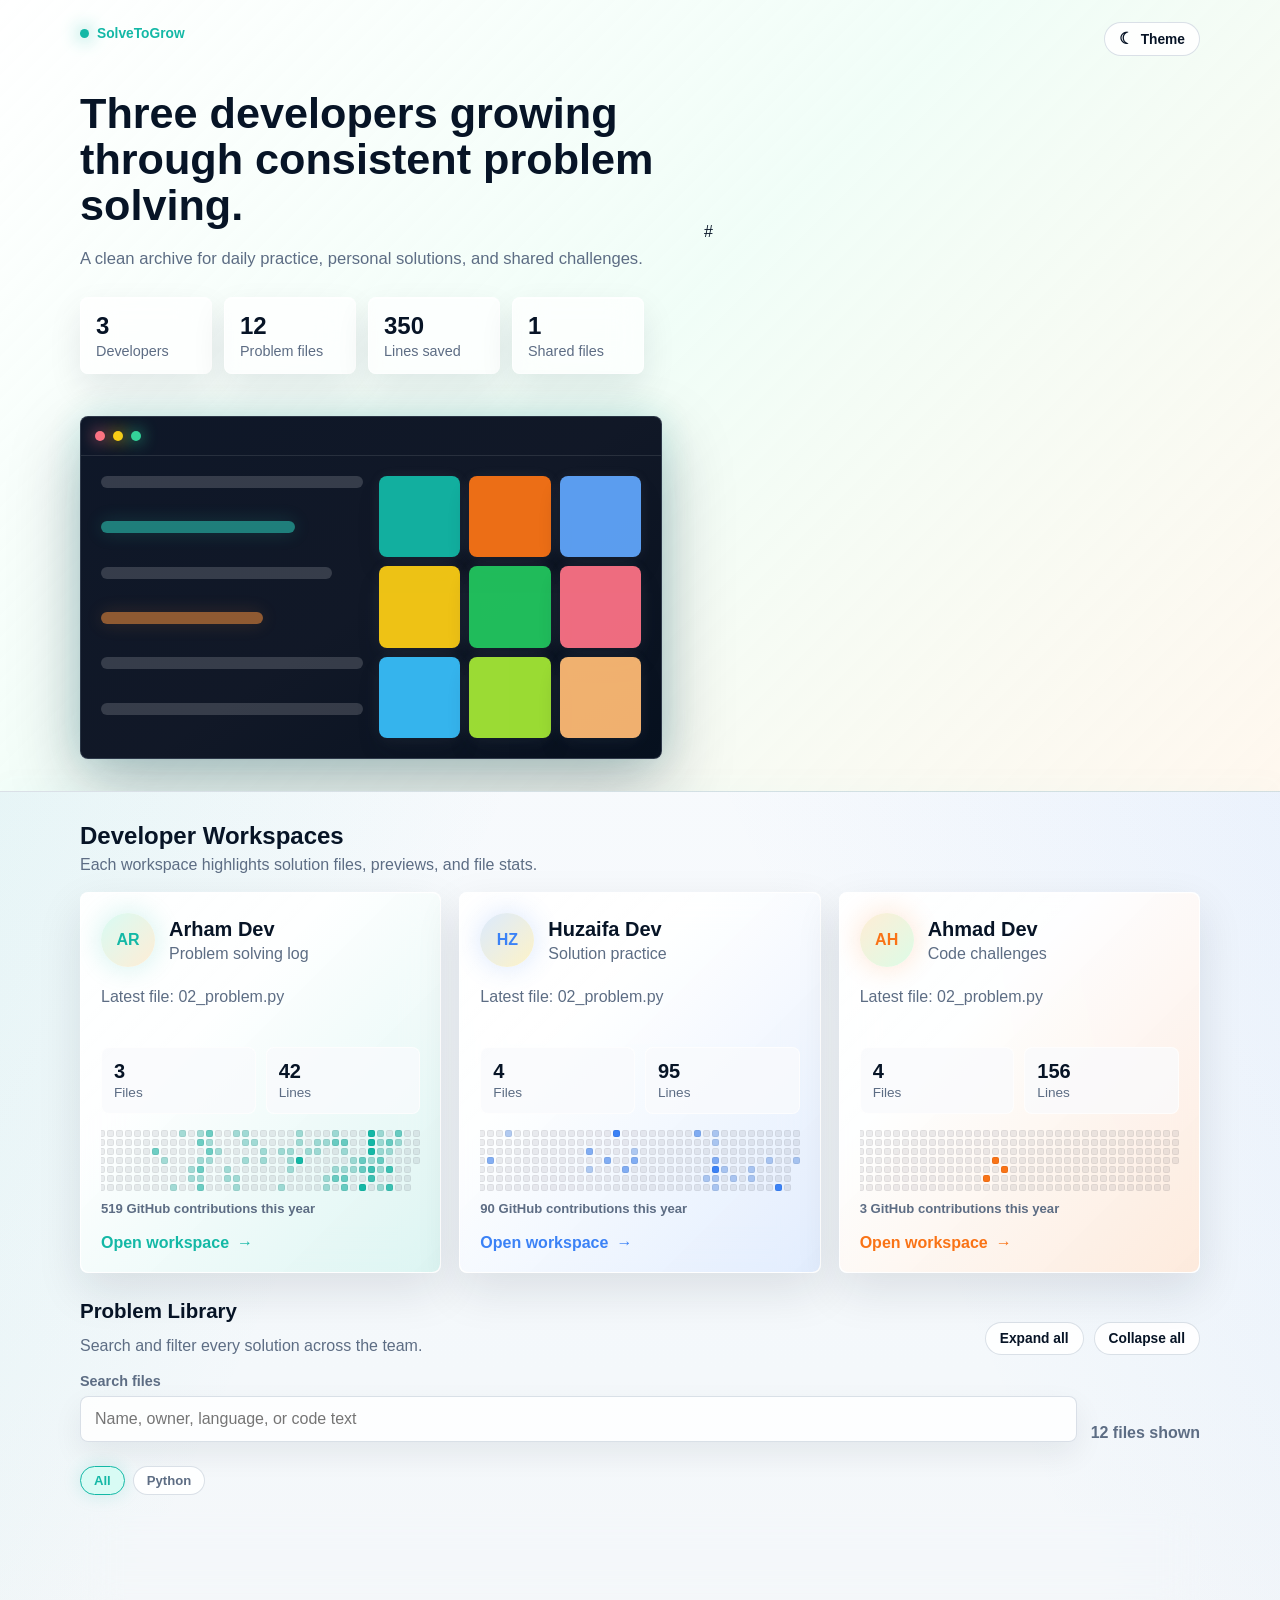
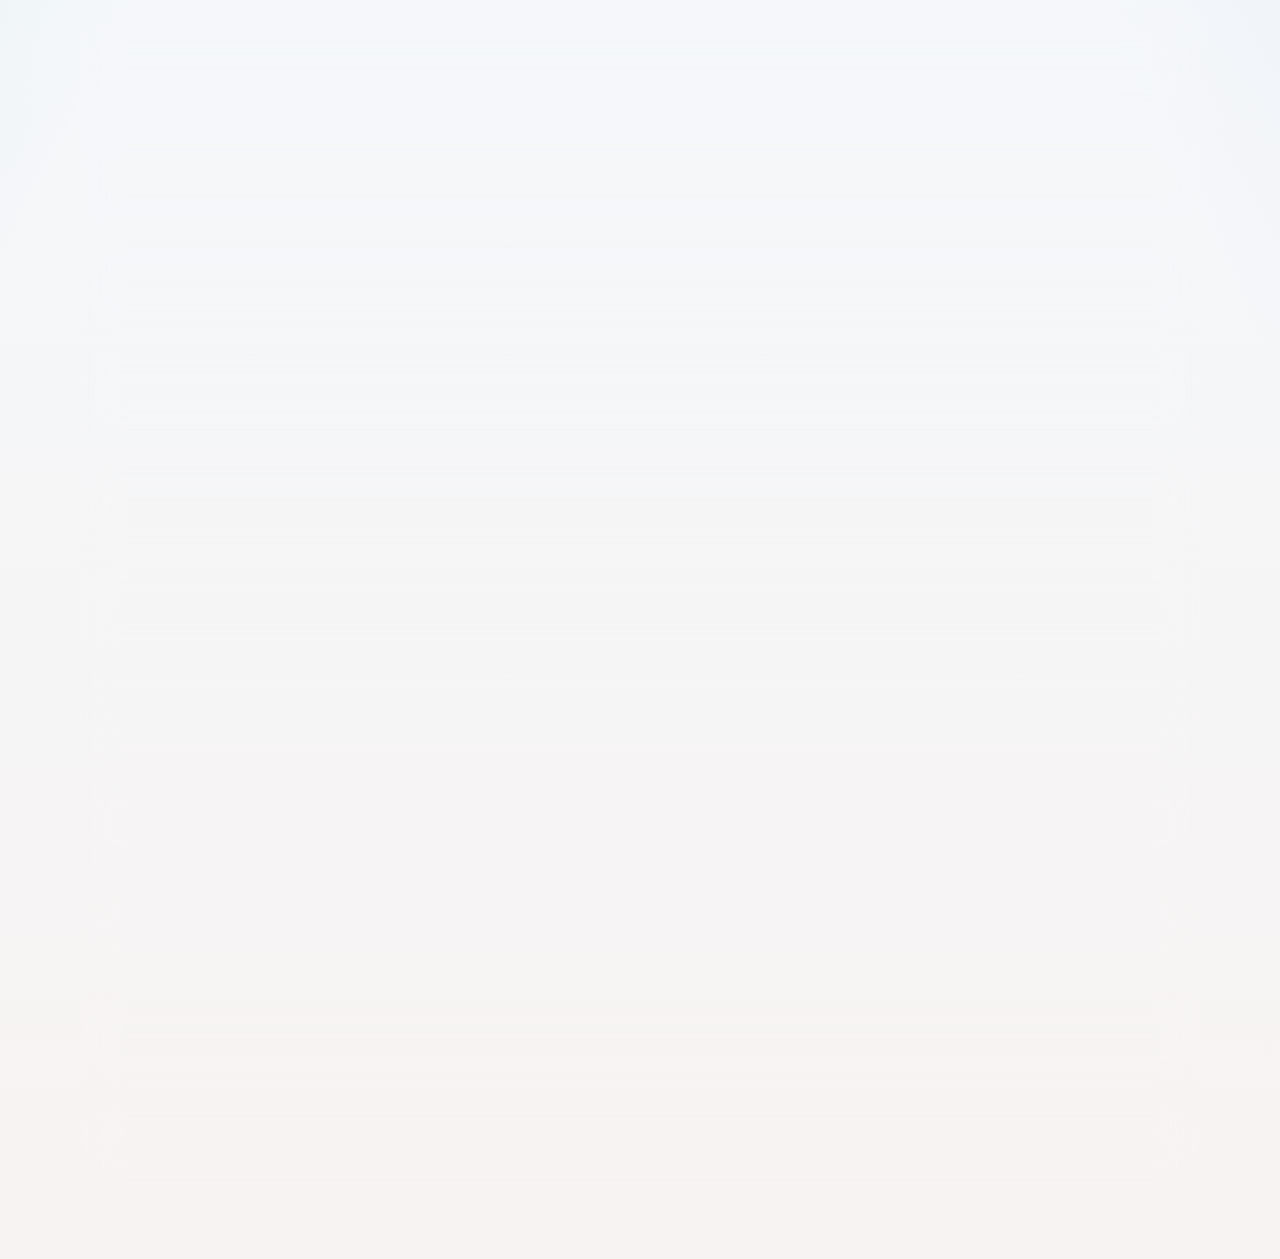
==== commit e527dfa3: "chore: regenerate site [skip ci]" ====
--- a/index.html
+++ b/index.html
@@ -122,7 +122,7 @@
           </div>
           
       <div class="contrib is-compact" style="--accent: #14b8a6;" aria-hidden="true">
-        <div class="contrib-scroll"><div class="contrib-weeks"><div class="contrib-week"><span class="contrib-day" data-level="0" title="2025-11-23"></span><span class="contrib-day" data-level="0" title="2025-11-24"></span><span class="contrib-day" data-level="0" title="2025-11-25"></span><span class="contrib-day" data-level="0" title="2025-11-26"></span><span class="contrib-day" data-level="0" title="2025-11-27"></span><span class="contrib-day" data-level="0" title="2025-11-28"></span><span class="contrib-day" data-level="0" title="2025-11-29"></span></div><div class="contrib-week"><span class="contrib-day" data-level="0" title="2025-11-30"></span><span class="contrib-day" data-level="0" title="2025-12-01"></span><span class="contrib-day" data-level="0" title="2025-12-02"></span><span class="contrib-day" data-level="0" title="2025-12-03"></span><span class="contrib-day" data-level="0" title="2025-12-04"></span><span class="contrib-day" data-level="0" title="2025-12-05"></span><span class="contrib-day" data-level="0" title="2025-12-06"></span></div><div class="contrib-week"><span class="contrib-day" data-level="1" title="2025-12-07"></span><span class="contrib-day" data-level="0" title="2025-12-08"></span><span class="contrib-day" data-level="0" title="2025-12-09"></span><span class="contrib-day" data-level="0" title="2025-12-10"></span><span class="contrib-day" data-level="1" title="2025-12-11"></span><span class="contrib-day" data-level="3" title="2025-12-12"></span><span class="contrib-day" data-level="4" title="2025-12-13"></span></div><div class="contrib-week"><span class="contrib-day" data-level="0" title="2025-12-14"></span><span class="contrib-day" data-level="1" title="2025-12-15"></span><span class="contrib-day" data-level="0" title="2025-12-16"></span><span class="contrib-day" data-level="0" title="2025-12-17"></span><span class="contrib-day" data-level="0" title="2025-12-18"></span><span class="contrib-day" data-level="0" title="2025-12-19"></span><span class="contrib-day" data-level="2" title="2025-12-20"></span></div><div class="contrib-week"><span class="contrib-day" data-level="0" title="2025-12-21"></span><span class="contrib-day" data-level="0" title="2025-12-22"></span><span class="contrib-day" data-level="0" title="2025-12-23"></span><span class="contrib-day" data-level="0" title="2025-12-24"></span><span class="contrib-day" data-level="0" title="2025-12-25"></span><span class="contrib-day" data-level="0" title="2025-12-26"></span><span class="contrib-day" data-level="0" title="2025-12-27"></span></div><div class="contrib-week"><span class="contrib-day" data-level="0" title="2025-12-28"></span><span class="contrib-day" data-level="0" title="2025-12-29"></span><span class="contrib-day" data-level="0" title="2025-12-30"></span><span class="contrib-day" data-level="0" title="2025-12-31"></span><span class="contrib-day" data-level="0" title="2026-01-01"></span><span class="contrib-day" data-level="1" title="2026-01-02"></span><span class="contrib-day" data-level="0" title="2026-01-03"></span></div><div class="contrib-week"><span class="contrib-day" data-level="0" title="2026-01-04"></span><span class="contrib-day" data-level="0" title="2026-01-05"></span><span class="contrib-day" data-level="0" title="2026-01-06"></span><span class="contrib-day" data-level="0" title="2026-01-07"></span><span class="contrib-day" data-level="0" title="2026-01-08"></span><span class="contrib-day" data-level="1" title="2026-01-09"></span><span class="contrib-day" data-level="0" title="2026-01-10"></span></div><div class="contrib-week"><span class="contrib-day" data-level="0" title="2026-01-11"></span><span class="contrib-day" data-level="0" title="2026-01-12"></span><span class="contrib-day" data-level="0" title="2026-01-13"></span><span class="contrib-day" data-level="0" title="2026-01-14"></span><span class="contrib-day" data-level="0" title="2026-01-15"></span><span class="contrib-day" data-level="0" title="2026-01-16"></span><span class="contrib-day" data-level="1" title="2026-01-17"></span></div><div class="contrib-week"><span class="contrib-day" data-level="0" title="2026-01-18"></span><span class="contrib-day" data-level="0" title="2026-01-19"></span><span class="contrib-day" data-level="0" title="2026-01-20"></span><span class="contrib-day" data-level="0" title="2026-01-21"></span><span class="contrib-day" data-level="0" title="2026-01-22"></span><span class="contrib-day" data-level="0" title="2026-01-23"></span><span class="contrib-day" data-level="0" title="2026-01-24"></span></div><div class="contrib-week"><span class="contrib-day" data-level="0" title="2026-01-25"></span><span class="contrib-day" data-level="0" title="2026-01-26"></span><span class="contrib-day" data-level="0" title="2026-01-27"></span><span class="contrib-day" data-level="0" title="2026-01-28"></span><span class="contrib-day" data-level="0" title="2026-01-29"></span><span class="contrib-day" data-level="0" title="2026-01-30"></span><span class="contrib-day" data-level="0" title="2026-01-31"></span></div><div class="contrib-week"><span class="contrib-day" data-level="0" title="2026-02-01"></span><span class="contrib-day" data-level="0" title="2026-02-02"></span><span class="contrib-day" data-level="0" title="2026-02-03"></span><span class="contrib-day" data-level="0" title="2026-02-04"></span><span class="contrib-day" data-level="0" title="2026-02-05"></span><span class="contrib-day" data-level="0" title="2026-02-06"></span><span class="contrib-day" data-level="0" title="2026-02-07"></span></div><div class="contrib-week"><span class="contrib-day" data-level="0" title="2026-02-08"></span><span class="contrib-day" data-level="0" title="2026-02-09"></span><span class="contrib-day" data-level="0" title="2026-02-10"></span><span class="contrib-day" data-level="0" title="2026-02-11"></span><span class="contrib-day" data-level="0" title="2026-02-12"></span><span class="contrib-day" data-level="0" title="2026-02-13"></span><span class="contrib-day" data-level="0" title="2026-02-14"></span></div><div class="contrib-week"><span class="contrib-day" data-level="0" title="2026-02-15"></span><span class="contrib-day" data-level="0" title="2026-02-16"></span><span class="contrib-day" data-level="0" title="2026-02-17"></span><span class="contrib-day" data-level="0" title="2026-02-18"></span><span class="contrib-day" data-level="0" title="2026-02-19"></span><span class="contrib-day" data-level="0" title="2026-02-20"></span><span class="contrib-day" data-level="0" title="2026-02-21"></span></div><div class="contrib-week"><span class="contrib-day" data-level="0" title="2026-02-22"></span><span class="contrib-day" data-level="0" title="2026-02-23"></span><span class="contrib-day" data-level="0" title="2026-02-24"></span><span class="contrib-day" data-level="0" title="2026-02-25"></span><span class="contrib-day" data-level="0" title="2026-02-26"></span><span class="contrib-day" data-level="0" title="2026-02-27"></span><span class="contrib-day" data-level="0" title="2026-02-28"></span></div><div class="contrib-week"><span class="contrib-day" data-level="0" title="2026-03-01"></span><span class="contrib-day" data-level="0" title="2026-03-02"></span><span class="contrib-day" data-level="0" title="2026-03-03"></span><span class="contrib-day" data-level="0" title="2026-03-04"></span><span class="contrib-day" data-level="0" title="2026-03-05"></span><span class="contrib-day" data-level="0" title="2026-03-06"></span><span class="contrib-day" data-level="0" title="2026-03-07"></span></div><div class="contrib-week"><span class="contrib-day" data-level="0" title="2026-03-08"></span><span class="contrib-day" data-level="0" title="2026-03-09"></span><span class="contrib-day" data-level="0" title="2026-03-10"></span><span class="contrib-day" data-level="0" title="2026-03-11"></span><span class="contrib-day" data-level="0" title="2026-03-12"></span><span class="contrib-day" data-level="0" title="2026-03-13"></span><span class="contrib-day" data-level="0" title="2026-03-14"></span></div><div class="contrib-week"><span class="contrib-day" data-level="0" title="2026-03-15"></span><span class="contrib-day" data-level="0" title="2026-03-16"></span><span class="contrib-day" data-level="0" title="2026-03-17"></span><span class="contrib-day" data-level="0" title="2026-03-18"></span><span class="contrib-day" data-level="0" title="2026-03-19"></span><span class="contrib-day" data-level="0" title="2026-03-20"></span><span class="contrib-day" data-level="0" title="2026-03-21"></span></div><div class="contrib-week"><span class="contrib-day" data-level="0" title="2026-03-22"></span><span class="contrib-day" data-level="0" title="2026-03-23"></span><span class="contrib-day" data-level="0" title="2026-03-24"></span><span class="contrib-day" data-level="0" title="2026-03-25"></span><span class="contrib-day" data-level="0" title="2026-03-26"></span><span class="contrib-day" data-level="0" title="2026-03-27"></span><span class="contrib-day" data-level="0" title="2026-03-28"></span></div><div class="contrib-week"><span class="contrib-day" data-level="0" title="2026-03-29"></span><span class="contrib-day" data-level="0" title="2026-03-30"></span><span class="contrib-day" data-level="0" title="2026-03-31"></span><span class="contrib-day" data-level="0" title="2026-04-01"></span><span class="contrib-day" data-level="0" title="2026-04-02"></span><span class="contrib-day" data-level="0" title="2026-04-03"></span><span class="contrib-day" data-level="0" title="2026-04-04"></span></div><div class="contrib-week"><span class="contrib-day" data-level="0" title="2026-04-05"></span><span class="contrib-day" data-level="0" title="2026-04-06"></span><span class="contrib-day" data-level="0" title="2026-04-07"></span><span class="contrib-day" data-level="0" title="2026-04-08"></span><span class="contrib-day" data-level="0" title="2026-04-09"></span><span class="contrib-day" data-level="0" title="2026-04-10"></span><span class="contrib-day" data-level="0" title="2026-04-11"></span></div><div class="contrib-week"><span class="contrib-day" data-level="0" title="2026-04-12"></span><span class="contrib-day" data-level="0" title="2026-04-13"></span><span class="contrib-day" data-level="0" title="2026-04-14"></span><span class="contrib-day" data-level="0" title="2026-04-15"></span><span class="contrib-day" data-level="0" title="2026-04-16"></span><span class="contrib-day" data-level="0" title="2026-04-17"></span><span class="contrib-day" data-level="0" title="2026-04-18"></span></div><div class="contrib-week"><span class="contrib-day" data-level="0" title="2026-04-19"></span><span class="contrib-day" data-level="0" title="2026-04-20"></span><span class="contrib-day" data-level="0" title="2026-04-21"></span><span class="contrib-day" data-level="0" title="2026-04-22"></span><span class="contrib-day" data-level="0" title="2026-04-23"></span><span class="contrib-day" data-level="0" title="2026-04-24"></span><span class="contrib-day" data-level="0" title="2026-04-25"></span></div><div class="contrib-week"><span class="contrib-day" data-level="0" title="2026-04-26"></span><span class="contrib-day" data-level="0" title="2026-04-27"></span><span class="contrib-day" data-level="0" title="2026-04-28"></span><span class="contrib-day" data-level="0" title="2026-04-29"></span><span class="contrib-day" data-level="0" title="2026-04-30"></span><span class="contrib-day" data-level="0" title="2026-05-01"></span><span class="contrib-day" data-level="0" title="2026-05-02"></span></div><div class="contrib-week"><span class="contrib-day" data-level="0" title="2026-05-03"></span><span class="contrib-day" data-level="0" title="2026-05-04"></span><span class="contrib-day" data-level="2" title="2026-05-05"></span><span class="contrib-day" data-level="0" title="2026-05-06"></span><span class="contrib-day" data-level="0" title="2026-05-07"></span><span class="contrib-day" data-level="0" title="2026-05-08"></span><span class="contrib-day" data-level="0" title="2026-05-09"></span></div><div class="contrib-week"><span class="contrib-day" data-level="0" title="2026-05-10"></span><span class="contrib-day" data-level="0" title="2026-05-11"></span><span class="contrib-day" data-level="0" title="2026-05-12"></span><span class="contrib-day" data-level="1" title="2026-05-13"></span><span class="contrib-day" data-level="0" title="2026-05-14"></span><span class="contrib-day" data-level="0" title="2026-05-15"></span><span class="contrib-day" data-level="0" title="2026-05-16"></span></div><div class="contrib-week"><span class="contrib-day" data-level="0" title="2026-05-17"></span><span class="contrib-day" data-level="0" title="2026-05-18"></span><span class="contrib-day" data-level="0" title="2026-05-19"></span><span class="contrib-day" data-level="0" title="2026-05-20"></span><span class="contrib-day" data-level="0" title="2026-05-21"></span><span class="contrib-day" data-level="0" title="2026-05-22"></span><span class="contrib-day" data-level="1" title="2026-05-23"></span></div><div class="contrib-week"><span class="contrib-day" data-level="1" title="2026-05-24"></span><span class="contrib-day" data-level="0" title="2026-05-25"></span><span class="contrib-day" data-level="0" title="2026-05-26"></span><span class="contrib-day" data-level="0" title="2026-05-27"></span><span class="contrib-day" data-level="0" title="2026-05-28"></span><span class="contrib-day" data-level="0" title="2026-05-29"></span><span class="contrib-day" data-level="0" title="2026-05-30"></span></div><div class="contrib-week"><span class="contrib-day" data-level="0" title="2026-05-31"></span><span class="contrib-day" data-level="0" title="2026-06-01"></span><span class="contrib-day" data-level="0" title="2026-06-02"></span><span class="contrib-day" data-level="0" title="2026-06-03"></span><span class="contrib-day" data-level="1" title="2026-06-04"></span><span class="contrib-day" data-level="1" title="2026-06-05"></span><span class="contrib-day" data-level="0" title="2026-06-06"></span></div><div class="contrib-week"><span class="contrib-day" data-level="1" title="2026-06-07"></span><span class="contrib-day" data-level="2" title="2026-06-08"></span><span class="contrib-day" data-level="0" title="2026-06-09"></span><span class="contrib-day" data-level="1" title="2026-06-10"></span><span class="contrib-day" data-level="2" title="2026-06-11"></span><span class="contrib-day" data-level="1" title="2026-06-12"></span><span class="contrib-day" data-level="2" title="2026-06-13"></span></div><div class="contrib-week"><span class="contrib-day" data-level="2" title="2026-06-14"></span><span class="contrib-day" data-level="1" title="2026-06-15"></span><span class="contrib-day" data-level="2" title="2026-06-16"></span><span class="contrib-day" data-level="1" title="2026-06-17"></span><span class="contrib-day" data-level="0" title="2026-06-18"></span><span class="contrib-day" data-level="0" title="2026-06-19"></span><span class="contrib-day" data-level="0" title="2026-06-20"></span></div><div class="contrib-week"><span class="contrib-day" data-level="0" title="2026-06-21"></span><span class="contrib-day" data-level="0" title="2026-06-22"></span><span class="contrib-day" data-level="1" title="2026-06-23"></span><span class="contrib-day" data-level="0" title="2026-06-24"></span><span class="contrib-day" data-level="0" title="2026-06-25"></span><span class="contrib-day" data-level="0" title="2026-06-26"></span><span class="contrib-day" data-level="0" title="2026-06-27"></span></div><div class="contrib-week"><span class="contrib-day" data-level="0" title="2026-06-28"></span><span class="contrib-day" data-level="0" title="2026-06-29"></span><span class="contrib-day" data-level="0" title="2026-06-30"></span><span class="contrib-day" data-level="0" title="2026-07-01"></span><span class="contrib-day" data-level="1" title="2026-07-02"></span><span class="contrib-day" data-level="1" title="2026-07-03"></span><span class="contrib-day" data-level="0" title="2026-07-04"></span></div><div class="contrib-week"><span class="contrib-day" data-level="1" title="2026-07-05"></span><span class="contrib-day" data-level="0" title="2026-07-06"></span><span class="contrib-day" data-level="0" title="2026-07-07"></span><span class="contrib-day" data-level="0" title="2026-07-08"></span><span class="contrib-day" data-level="0" title="2026-07-09"></span><span class="contrib-day" data-level="1" title="2026-07-10"></span><span class="contrib-day" data-level="1" title="2026-07-11"></span></div><div class="contrib-week"><span class="contrib-day" data-level="1" title="2026-07-12"></span><span class="contrib-day" data-level="1" title="2026-07-13"></span><span class="contrib-day" data-level="0" title="2026-07-14"></span><span class="contrib-day" data-level="1" title="2026-07-15"></span><span class="contrib-day" data-level="0" title="2026-07-16"></span><span class="contrib-day" data-level="0" title="2026-07-17"></span><span class="contrib-day" data-level="0" title="2026-07-18"></span></div><div class="contrib-week"><span class="contrib-day" data-level="0" title="2026-07-19"></span><span class="contrib-day" data-level="1" title="2026-07-20"></span><span class="contrib-day" data-level="0" title="2026-07-21"></span><span class="contrib-day" data-level="0" title="2026-07-22"></span><span class="contrib-day" data-level="0" title="2026-07-23"></span><span class="contrib-day" data-level="0" title="2026-07-24"></span><span class="contrib-day" data-level="0" title="2026-07-25"></span></div><div class="contrib-week"><span class="contrib-day" data-level="0" title="2026-07-26"></span><span class="contrib-day" data-level="0" title="2026-07-27"></span><span class="contrib-day" data-level="1" title="2026-07-28"></span><span class="contrib-day" data-level="1" title="2026-07-29"></span><span class="contrib-day" data-level="0" title="2026-07-30"></span><span class="contrib-day" data-level="0" title="2026-07-31"></span><span class="contrib-day" data-level="0" title="2026-08-01"></span></div><div class="contrib-week"><span class="contrib-day" data-level="0" title="2026-08-02"></span><span class="contrib-day" data-level="0" title="2026-08-03"></span><span class="contrib-day" data-level="0" title="2026-08-04"></span><span class="contrib-day" data-level="0" title="2026-08-05"></span><span class="contrib-day" data-level="0" title="2026-08-06"></span><span class="contrib-day" data-level="0" title="2026-08-07"></span><span class="contrib-day" data-level="0" title="2026-08-08"></span></div><div class="contrib-week"><span class="contrib-day" data-level="0" title="2026-08-09"></span><span class="contrib-day" data-level="0" title="2026-08-10"></span><span class="contrib-day" data-level="1" title="2026-08-11"></span><span class="contrib-day" data-level="0" title="2026-08-12"></span><span class="contrib-day" data-level="0" title="2026-08-13"></span><span class="contrib-day" data-level="0" title="2026-08-14"></span><span class="contrib-day" data-level="1" title="2026-08-15"></span></div><div class="contrib-week"><span class="contrib-day" data-level="0" title="2026-08-16"></span><span class="contrib-day" data-level="0" title="2026-08-17"></span><span class="contrib-day" data-level="1" title="2026-08-18"></span><span class="contrib-day" data-level="1" title="2026-08-19"></span><span class="contrib-day" data-level="1" title="2026-08-20"></span><span class="contrib-day" data-level="0" title="2026-08-21"></span><span class="contrib-day" data-level="0" title="2026-08-22"></span></div><div class="contrib-week"><span class="contrib-day" data-level="1" title="2026-08-23"></span><span class="contrib-day" data-level="1" title="2026-08-24"></span><span class="contrib-day" data-level="0" title="2026-08-25"></span><span class="contrib-day" data-level="4" title="2026-08-26"></span><span class="contrib-day" data-level="0" title="2026-08-27"></span><span class="contrib-day" data-level="0" title="2026-08-28"></span><span class="contrib-day" data-level="0" title="2026-08-29"></span></div><div class="contrib-week"><span class="contrib-day" data-level="0" title="2026-08-30"></span><span class="contrib-day" data-level="0" title="2026-08-31"></span><span class="contrib-day" data-level="1" title="2026-09-01"></span><span class="contrib-day" data-level="0" title="2026-09-02"></span><span class="contrib-day" data-level="0" title="2026-09-03"></span><span class="contrib-day" data-level="0" title="2026-09-04"></span><span class="contrib-day" data-level="0" title="2026-09-05"></span></div><div class="contrib-week"><span class="contrib-day" data-level="0" title="2026-09-06"></span><span class="contrib-day" data-level="1" title="2026-09-07"></span><span class="contrib-day" data-level="1" title="2026-09-08"></span><span class="contrib-day" data-level="0" title="2026-09-09"></span><span class="contrib-day" data-level="0" title="2026-09-10"></span><span class="contrib-day" data-level="0" title="2026-09-11"></span><span class="contrib-day" data-level="0" title="2026-09-12"></span></div><div class="contrib-week"><span class="contrib-day" data-level="0" title="2026-09-13"></span><span class="contrib-day" data-level="1" title="2026-09-14"></span><span class="contrib-day" data-level="0" title="2026-09-15"></span><span class="contrib-day" data-level="0" title="2026-09-16"></span><span class="contrib-day" data-level="0" title="2026-09-17"></span><span class="contrib-day" data-level="1" title="2026-09-18"></span><span class="contrib-day" data-level="1" title="2026-09-19"></span></div><div class="contrib-week"><span class="contrib-day" data-level="1" title="2026-09-20"></span><span class="contrib-day" data-level="2" title="2026-09-21"></span><span class="contrib-day" data-level="0" title="2026-09-22"></span><span class="contrib-day" data-level="0" title="2026-09-23"></span><span class="contrib-day" data-level="1" title="2026-09-24"></span><span class="contrib-day" data-level="2" title="2026-09-25"></span><span class="contrib-day" data-level="0" title="2026-09-26"></span></div><div class="contrib-week"><span class="contrib-day" data-level="0" title="2026-09-27"></span><span class="contrib-day" data-level="2" title="2026-09-28"></span><span class="contrib-day" data-level="1" title="2026-09-29"></span><span class="contrib-day" data-level="0" title="2026-09-30"></span><span class="contrib-day" data-level="1" title="2026-10-01"></span><span class="contrib-day" data-level="2" title="2026-10-02"></span><span class="contrib-day" data-level="2" title="2026-10-03"></span></div><div class="contrib-week"><span class="contrib-day" data-level="0" title="2026-10-04"></span><span class="contrib-day" data-level="0" title="2026-10-05"></span><span class="contrib-day" data-level="0" title="2026-10-06"></span><span class="contrib-day" data-level="1" title="2026-10-07"></span><span class="contrib-day" data-level="1" title="2026-10-08"></span><span class="contrib-day" data-level="0" title="2026-10-09"></span><span class="contrib-day" data-level="0" title="2026-10-10"></span></div><div class="contrib-week"><span class="contrib-day" data-level="0" title="2026-10-11"></span><span class="contrib-day" data-level="0" title="2026-10-12"></span><span class="contrib-day" data-level="0" title="2026-10-13"></span><span class="contrib-day" data-level="2" title="2026-10-14"></span><span class="contrib-day" data-level="2" title="2026-10-15"></span><span class="contrib-day" data-level="0" title="2026-10-16"></span><span class="contrib-day" data-level="4" title="2026-10-17"></span></div><div class="contrib-week"><span class="contrib-day" data-level="4" title="2026-10-18"></span><span class="contrib-day" data-level="4" title="2026-10-19"></span><span class="contrib-day" data-level="4" title="2026-10-20"></span><span class="contrib-day" data-level="1" title="2026-10-21"></span><span class="contrib-day" data-level="3" title="2026-10-22"></span><span class="contrib-day" data-level="3" title="2026-10-23"></span><span class="contrib-day" data-level="0" title="2026-10-24"></span></div><div class="contrib-week"><span class="contrib-day" data-level="1" title="2026-10-25"></span><span class="contrib-day" data-level="1" title="2026-10-26"></span><span class="contrib-day" data-level="1" title="2026-10-27"></span><span class="contrib-day" data-level="2" title="2026-10-28"></span><span class="contrib-day" data-level="1" title="2026-10-29"></span><span class="contrib-day" data-level="0" title="2026-10-30"></span><span class="contrib-day" data-level="1" title="2026-10-31"></span></div><div class="contrib-week"><span class="contrib-day" data-level="0" title="2026-11-01"></span><span class="contrib-day" data-level="2" title="2026-11-02"></span><span class="contrib-day" data-level="1" title="2026-11-03"></span><span class="contrib-day" data-level="0" title="2026-11-04"></span><span class="contrib-day" data-level="3" title="2026-11-05"></span><span class="contrib-day" data-level="0" title="2026-11-06"></span><span class="contrib-day" data-level="3" title="2026-11-07"></span></div><div class="contrib-week"><span class="contrib-day" data-level="2" title="2026-11-08"></span><span class="contrib-day" data-level="1" title="2026-11-09"></span><span class="contrib-day" data-level="0" title="2026-11-10"></span><span class="contrib-day" data-level="0" title="2026-11-11"></span><span class="contrib-day" data-level="0" title="2026-11-12"></span><span class="contrib-day" data-level="0" title="2026-11-13"></span><span class="contrib-day" data-level="0" title="2026-11-14"></span></div><div class="contrib-week"><span class="contrib-day" data-level="0" title="2026-11-15"></span><span class="contrib-day" data-level="0" title="2026-11-16"></span><span class="contrib-day" data-level="0" title="2026-11-17"></span><span class="contrib-day" data-level="0" title="2026-11-18"></span><span class="contrib-day" data-level="0" title="2026-11-19"></span><span class="contrib-day" data-level="0" title="2026-11-20"></span><span class="contrib-day" data-level="0" title="2026-11-21"></span></div><div class="contrib-week"><span class="contrib-day" data-level="0" title="2026-11-22"></span><span class="contrib-day" data-level="0" title="2026-11-23"></span><span class="contrib-day" data-level="0" title="2026-11-24"></span><span class="contrib-day" data-level="e"></span><span class="contrib-day" data-level="e"></span><span class="contrib-day" data-level="e"></span><span class="contrib-day" data-level="e"></span></div></div></div>
+        <div class="contrib-scroll"><div class="contrib-weeks"><div class="contrib-week"><span class="contrib-day" data-level="0" title="2025-11-23"></span><span class="contrib-day" data-level="0" title="2025-11-24"></span><span class="contrib-day" data-level="0" title="2025-11-25"></span><span class="contrib-day" data-level="0" title="2025-11-26"></span><span class="contrib-day" data-level="0" title="2025-11-27"></span><span class="contrib-day" data-level="0" title="2025-11-28"></span><span class="contrib-day" data-level="0" title="2025-11-29"></span></div><div class="contrib-week"><span class="contrib-day" data-level="0" title="2025-11-30"></span><span class="contrib-day" data-level="0" title="2025-12-01"></span><span class="contrib-day" data-level="0" title="2025-12-02"></span><span class="contrib-day" data-level="0" title="2025-12-03"></span><span class="contrib-day" data-level="0" title="2025-12-04"></span><span class="contrib-day" data-level="0" title="2025-12-05"></span><span class="contrib-day" data-level="0" title="2025-12-06"></span></div><div class="contrib-week"><span class="contrib-day" data-level="1" title="2025-12-07"></span><span class="contrib-day" data-level="0" title="2025-12-08"></span><span class="contrib-day" data-level="0" title="2025-12-09"></span><span class="contrib-day" data-level="0" title="2025-12-10"></span><span class="contrib-day" data-level="1" title="2025-12-11"></span><span class="contrib-day" data-level="3" title="2025-12-12"></span><span class="contrib-day" data-level="4" title="2025-12-13"></span></div><div class="contrib-week"><span class="contrib-day" data-level="0" title="2025-12-14"></span><span class="contrib-day" data-level="1" title="2025-12-15"></span><span class="contrib-day" data-level="0" title="2025-12-16"></span><span class="contrib-day" data-level="0" title="2025-12-17"></span><span class="contrib-day" data-level="0" title="2025-12-18"></span><span class="contrib-day" data-level="0" title="2025-12-19"></span><span class="contrib-day" data-level="2" title="2025-12-20"></span></div><div class="contrib-week"><span class="contrib-day" data-level="0" title="2025-12-21"></span><span class="contrib-day" data-level="0" title="2025-12-22"></span><span class="contrib-day" data-level="0" title="2025-12-23"></span><span class="contrib-day" data-level="0" title="2025-12-24"></span><span class="contrib-day" data-level="0" title="2025-12-25"></span><span class="contrib-day" data-level="0" title="2025-12-26"></span><span class="contrib-day" data-level="0" title="2025-12-27"></span></div><div class="contrib-week"><span class="contrib-day" data-level="0" title="2025-12-28"></span><span class="contrib-day" data-level="0" title="2025-12-29"></span><span class="contrib-day" data-level="0" title="2025-12-30"></span><span class="contrib-day" data-level="0" title="2025-12-31"></span><span class="contrib-day" data-level="0" title="2026-01-01"></span><span class="contrib-day" data-level="1" title="2026-01-02"></span><span class="contrib-day" data-level="0" title="2026-01-03"></span></div><div class="contrib-week"><span class="contrib-day" data-level="0" title="2026-01-04"></span><span class="contrib-day" data-level="0" title="2026-01-05"></span><span class="contrib-day" data-level="0" title="2026-01-06"></span><span class="contrib-day" data-level="0" title="2026-01-07"></span><span class="contrib-day" data-level="0" title="2026-01-08"></span><span class="contrib-day" data-level="1" title="2026-01-09"></span><span class="contrib-day" data-level="0" title="2026-01-10"></span></div><div class="contrib-week"><span class="contrib-day" data-level="0" title="2026-01-11"></span><span class="contrib-day" data-level="0" title="2026-01-12"></span><span class="contrib-day" data-level="0" title="2026-01-13"></span><span class="contrib-day" data-level="0" title="2026-01-14"></span><span class="contrib-day" data-level="0" title="2026-01-15"></span><span class="contrib-day" data-level="0" title="2026-01-16"></span><span class="contrib-day" data-level="1" title="2026-01-17"></span></div><div class="contrib-week"><span class="contrib-day" data-level="0" title="2026-01-18"></span><span class="contrib-day" data-level="0" title="2026-01-19"></span><span class="contrib-day" data-level="0" title="2026-01-20"></span><span class="contrib-day" data-level="0" title="2026-01-21"></span><span class="contrib-day" data-level="0" title="2026-01-22"></span><span class="contrib-day" data-level="0" title="2026-01-23"></span><span class="contrib-day" data-level="0" title="2026-01-24"></span></div><div class="contrib-week"><span class="contrib-day" data-level="0" title="2026-01-25"></span><span class="contrib-day" data-level="0" title="2026-01-26"></span><span class="contrib-day" data-level="0" title="2026-01-27"></span><span class="contrib-day" data-level="0" title="2026-01-28"></span><span class="contrib-day" data-level="0" title="2026-01-29"></span><span class="contrib-day" data-level="0" title="2026-01-30"></span><span class="contrib-day" data-level="0" title="2026-01-31"></span></div><div class="contrib-week"><span class="contrib-day" data-level="0" title="2026-02-01"></span><span class="contrib-day" data-level="0" title="2026-02-02"></span><span class="contrib-day" data-level="0" title="2026-02-03"></span><span class="contrib-day" data-level="0" title="2026-02-04"></span><span class="contrib-day" data-level="0" title="2026-02-05"></span><span class="contrib-day" data-level="0" title="2026-02-06"></span><span class="contrib-day" data-level="0" title="2026-02-07"></span></div><div class="contrib-week"><span class="contrib-day" data-level="0" title="2026-02-08"></span><span class="contrib-day" data-level="0" title="2026-02-09"></span><span class="contrib-day" data-level="0" title="2026-02-10"></span><span class="contrib-day" data-level="0" title="2026-02-11"></span><span class="contrib-day" data-level="0" title="2026-02-12"></span><span class="contrib-day" data-level="0" title="2026-02-13"></span><span class="contrib-day" data-level="0" title="2026-02-14"></span></div><div class="contrib-week"><span class="contrib-day" data-level="0" title="2026-02-15"></span><span class="contrib-day" data-level="0" title="2026-02-16"></span><span class="contrib-day" data-level="0" title="2026-02-17"></span><span class="contrib-day" data-level="0" title="2026-02-18"></span><span class="contrib-day" data-level="0" title="2026-02-19"></span><span class="contrib-day" data-level="0" title="2026-02-20"></span><span class="contrib-day" data-level="0" title="2026-02-21"></span></div><div class="contrib-week"><span class="contrib-day" data-level="0" title="2026-02-22"></span><span class="contrib-day" data-level="0" title="2026-02-23"></span><span class="contrib-day" data-level="0" title="2026-02-24"></span><span class="contrib-day" data-level="0" title="2026-02-25"></span><span class="contrib-day" data-level="0" title="2026-02-26"></span><span class="contrib-day" data-level="0" title="2026-02-27"></span><span class="contrib-day" data-level="0" title="2026-02-28"></span></div><div class="contrib-week"><span class="contrib-day" data-level="0" title="2026-03-01"></span><span class="contrib-day" data-level="0" title="2026-03-02"></span><span class="contrib-day" data-level="0" title="2026-03-03"></span><span class="contrib-day" data-level="0" title="2026-03-04"></span><span class="contrib-day" data-level="0" title="2026-03-05"></span><span class="contrib-day" data-level="0" title="2026-03-06"></span><span class="contrib-day" data-level="0" title="2026-03-07"></span></div><div class="contrib-week"><span class="contrib-day" data-level="0" title="2026-03-08"></span><span class="contrib-day" data-level="0" title="2026-03-09"></span><span class="contrib-day" data-level="0" title="2026-03-10"></span><span class="contrib-day" data-level="0" title="2026-03-11"></span><span class="contrib-day" data-level="0" title="2026-03-12"></span><span class="contrib-day" data-level="0" title="2026-03-13"></span><span class="contrib-day" data-level="0" title="2026-03-14"></span></div><div class="contrib-week"><span class="contrib-day" data-level="0" title="2026-03-15"></span><span class="contrib-day" data-level="0" title="2026-03-16"></span><span class="contrib-day" data-level="0" title="2026-03-17"></span><span class="contrib-day" data-level="0" title="2026-03-18"></span><span class="contrib-day" data-level="0" title="2026-03-19"></span><span class="contrib-day" data-level="0" title="2026-03-20"></span><span class="contrib-day" data-level="0" title="2026-03-21"></span></div><div class="contrib-week"><span class="contrib-day" data-level="0" title="2026-03-22"></span><span class="contrib-day" data-level="0" title="2026-03-23"></span><span class="contrib-day" data-level="0" title="2026-03-24"></span><span class="contrib-day" data-level="0" title="2026-03-25"></span><span class="contrib-day" data-level="0" title="2026-03-26"></span><span class="contrib-day" data-level="0" title="2026-03-27"></span><span class="contrib-day" data-level="0" title="2026-03-28"></span></div><div class="contrib-week"><span class="contrib-day" data-level="0" title="2026-03-29"></span><span class="contrib-day" data-level="0" title="2026-03-30"></span><span class="contrib-day" data-level="0" title="2026-03-31"></span><span class="contrib-day" data-level="0" title="2026-04-01"></span><span class="contrib-day" data-level="0" title="2026-04-02"></span><span class="contrib-day" data-level="0" title="2026-04-03"></span><span class="contrib-day" data-level="0" title="2026-04-04"></span></div><div class="contrib-week"><span class="contrib-day" data-level="0" title="2026-04-05"></span><span class="contrib-day" data-level="0" title="2026-04-06"></span><span class="contrib-day" data-level="0" title="2026-04-07"></span><span class="contrib-day" data-level="0" title="2026-04-08"></span><span class="contrib-day" data-level="0" title="2026-04-09"></span><span class="contrib-day" data-level="0" title="2026-04-10"></span><span class="contrib-day" data-level="0" title="2026-04-11"></span></div><div class="contrib-week"><span class="contrib-day" data-level="0" title="2026-04-12"></span><span class="contrib-day" data-level="0" title="2026-04-13"></span><span class="contrib-day" data-level="0" title="2026-04-14"></span><span class="contrib-day" data-level="0" title="2026-04-15"></span><span class="contrib-day" data-level="0" title="2026-04-16"></span><span class="contrib-day" data-level="0" title="2026-04-17"></span><span class="contrib-day" data-level="0" title="2026-04-18"></span></div><div class="contrib-week"><span class="contrib-day" data-level="0" title="2026-04-19"></span><span class="contrib-day" data-level="0" title="2026-04-20"></span><span class="contrib-day" data-level="0" title="2026-04-21"></span><span class="contrib-day" data-level="0" title="2026-04-22"></span><span class="contrib-day" data-level="0" title="2026-04-23"></span><span class="contrib-day" data-level="0" title="2026-04-24"></span><span class="contrib-day" data-level="0" title="2026-04-25"></span></div><div class="contrib-week"><span class="contrib-day" data-level="0" title="2026-04-26"></span><span class="contrib-day" data-level="0" title="2026-04-27"></span><span class="contrib-day" data-level="0" title="2026-04-28"></span><span class="contrib-day" data-level="0" title="2026-04-29"></span><span class="contrib-day" data-level="0" title="2026-04-30"></span><span class="contrib-day" data-level="0" title="2026-05-01"></span><span class="contrib-day" data-level="0" title="2026-05-02"></span></div><div class="contrib-week"><span class="contrib-day" data-level="0" title="2026-05-03"></span><span class="contrib-day" data-level="0" title="2026-05-04"></span><span class="contrib-day" data-level="2" title="2026-05-05"></span><span class="contrib-day" data-level="0" title="2026-05-06"></span><span class="contrib-day" data-level="0" title="2026-05-07"></span><span class="contrib-day" data-level="0" title="2026-05-08"></span><span class="contrib-day" data-level="0" title="2026-05-09"></span></div><div class="contrib-week"><span class="contrib-day" data-level="0" title="2026-05-10"></span><span class="contrib-day" data-level="0" title="2026-05-11"></span><span class="contrib-day" data-level="0" title="2026-05-12"></span><span class="contrib-day" data-level="1" title="2026-05-13"></span><span class="contrib-day" data-level="0" title="2026-05-14"></span><span class="contrib-day" data-level="0" title="2026-05-15"></span><span class="contrib-day" data-level="0" title="2026-05-16"></span></div><div class="contrib-week"><span class="contrib-day" data-level="0" title="2026-05-17"></span><span class="contrib-day" data-level="0" title="2026-05-18"></span><span class="contrib-day" data-level="0" title="2026-05-19"></span><span class="contrib-day" data-level="0" title="2026-05-20"></span><span class="contrib-day" data-level="0" title="2026-05-21"></span><span class="contrib-day" data-level="0" title="2026-05-22"></span><span class="contrib-day" data-level="1" title="2026-05-23"></span></div><div class="contrib-week"><span class="contrib-day" data-level="1" title="2026-05-24"></span><span class="contrib-day" data-level="0" title="2026-05-25"></span><span class="contrib-day" data-level="0" title="2026-05-26"></span><span class="contrib-day" data-level="0" title="2026-05-27"></span><span class="contrib-day" data-level="0" title="2026-05-28"></span><span class="contrib-day" data-level="0" title="2026-05-29"></span><span class="contrib-day" data-level="0" title="2026-05-30"></span></div><div class="contrib-week"><span class="contrib-day" data-level="0" title="2026-05-31"></span><span class="contrib-day" data-level="0" title="2026-06-01"></span><span class="contrib-day" data-level="0" title="2026-06-02"></span><span class="contrib-day" data-level="0" title="2026-06-03"></span><span class="contrib-day" data-level="1" title="2026-06-04"></span><span class="contrib-day" data-level="1" title="2026-06-05"></span><span class="contrib-day" data-level="0" title="2026-06-06"></span></div><div class="contrib-week"><span class="contrib-day" data-level="1" title="2026-06-07"></span><span class="contrib-day" data-level="2" title="2026-06-08"></span><span class="contrib-day" data-level="0" title="2026-06-09"></span><span class="contrib-day" data-level="1" title="2026-06-10"></span><span class="contrib-day" data-level="2" title="2026-06-11"></span><span class="contrib-day" data-level="1" title="2026-06-12"></span><span class="contrib-day" data-level="2" title="2026-06-13"></span></div><div class="contrib-week"><span class="contrib-day" data-level="2" title="2026-06-14"></span><span class="contrib-day" data-level="1" title="2026-06-15"></span><span class="contrib-day" data-level="2" title="2026-06-16"></span><span class="contrib-day" data-level="1" title="2026-06-17"></span><span class="contrib-day" data-level="0" title="2026-06-18"></span><span class="contrib-day" data-level="0" title="2026-06-19"></span><span class="contrib-day" data-level="0" title="2026-06-20"></span></div><div class="contrib-week"><span class="contrib-day" data-level="0" title="2026-06-21"></span><span class="contrib-day" data-level="0" title="2026-06-22"></span><span class="contrib-day" data-level="1" title="2026-06-23"></span><span class="contrib-day" data-level="0" title="2026-06-24"></span><span class="contrib-day" data-level="0" title="2026-06-25"></span><span class="contrib-day" data-level="0" title="2026-06-26"></span><span class="contrib-day" data-level="0" title="2026-06-27"></span></div><div class="contrib-week"><span class="contrib-day" data-level="0" title="2026-06-28"></span><span class="contrib-day" data-level="0" title="2026-06-29"></span><span class="contrib-day" data-level="0" title="2026-06-30"></span><span class="contrib-day" data-level="0" title="2026-07-01"></span><span class="contrib-day" data-level="1" title="2026-07-02"></span><span class="contrib-day" data-level="1" title="2026-07-03"></span><span class="contrib-day" data-level="0" title="2026-07-04"></span></div><div class="contrib-week"><span class="contrib-day" data-level="1" title="2026-07-05"></span><span class="contrib-day" data-level="0" title="2026-07-06"></span><span class="contrib-day" data-level="0" title="2026-07-07"></span><span class="contrib-day" data-level="0" title="2026-07-08"></span><span class="contrib-day" data-level="0" title="2026-07-09"></span><span class="contrib-day" data-level="1" title="2026-07-10"></span><span class="contrib-day" data-level="1" title="2026-07-11"></span></div><div class="contrib-week"><span class="contrib-day" data-level="1" title="2026-07-12"></span><span class="contrib-day" data-level="1" title="2026-07-13"></span><span class="contrib-day" data-level="0" title="2026-07-14"></span><span class="contrib-day" data-level="1" title="2026-07-15"></span><span class="contrib-day" data-level="0" title="2026-07-16"></span><span class="contrib-day" data-level="0" title="2026-07-17"></span><span class="contrib-day" data-level="0" title="2026-07-18"></span></div><div class="contrib-week"><span class="contrib-day" data-level="0" title="2026-07-19"></span><span class="contrib-day" data-level="1" title="2026-07-20"></span><span class="contrib-day" data-level="0" title="2026-07-21"></span><span class="contrib-day" data-level="0" title="2026-07-22"></span><span class="contrib-day" data-level="0" title="2026-07-23"></span><span class="contrib-day" data-level="0" title="2026-07-24"></span><span class="contrib-day" data-level="0" title="2026-07-25"></span></div><div class="contrib-week"><span class="contrib-day" data-level="0" title="2026-07-26"></span><span class="contrib-day" data-level="0" title="2026-07-27"></span><span class="contrib-day" data-level="1" title="2026-07-28"></span><span class="contrib-day" data-level="1" title="2026-07-29"></span><span class="contrib-day" data-level="0" title="2026-07-30"></span><span class="contrib-day" data-level="0" title="2026-07-31"></span><span class="contrib-day" data-level="0" title="2026-08-01"></span></div><div class="contrib-week"><span class="contrib-day" data-level="0" title="2026-08-02"></span><span class="contrib-day" data-level="0" title="2026-08-03"></span><span class="contrib-day" data-level="0" title="2026-08-04"></span><span class="contrib-day" data-level="0" title="2026-08-05"></span><span class="contrib-day" data-level="0" title="2026-08-06"></span><span class="contrib-day" data-level="0" title="2026-08-07"></span><span class="contrib-day" data-level="0" title="2026-08-08"></span></div><div class="contrib-week"><span class="contrib-day" data-level="0" title="2026-08-09"></span><span class="contrib-day" data-level="0" title="2026-08-10"></span><span class="contrib-day" data-level="1" title="2026-08-11"></span><span class="contrib-day" data-level="0" title="2026-08-12"></span><span class="contrib-day" data-level="0" title="2026-08-13"></span><span class="contrib-day" data-level="0" title="2026-08-14"></span><span class="contrib-day" data-level="1" title="2026-08-15"></span></div><div class="contrib-week"><span class="contrib-day" data-level="0" title="2026-08-16"></span><span class="contrib-day" data-level="0" title="2026-08-17"></span><span class="contrib-day" data-level="1" title="2026-08-18"></span><span class="contrib-day" data-level="1" title="2026-08-19"></span><span class="contrib-day" data-level="1" title="2026-08-20"></span><span class="contrib-day" data-level="0" title="2026-08-21"></span><span class="contrib-day" data-level="0" title="2026-08-22"></span></div><div class="contrib-week"><span class="contrib-day" data-level="1" title="2026-08-23"></span><span class="contrib-day" data-level="1" title="2026-08-24"></span><span class="contrib-day" data-level="0" title="2026-08-25"></span><span class="contrib-day" data-level="4" title="2026-08-26"></span><span class="contrib-day" data-level="0" title="2026-08-27"></span><span class="contrib-day" data-level="0" title="2026-08-28"></span><span class="contrib-day" data-level="0" title="2026-08-29"></span></div><div class="contrib-week"><span class="contrib-day" data-level="0" title="2026-08-30"></span><span class="contrib-day" data-level="0" title="2026-08-31"></span><span class="contrib-day" data-level="1" title="2026-09-01"></span><span class="contrib-day" data-level="0" title="2026-09-02"></span><span class="contrib-day" data-level="0" title="2026-09-03"></span><span class="contrib-day" data-level="0" title="2026-09-04"></span><span class="contrib-day" data-level="0" title="2026-09-05"></span></div><div class="contrib-week"><span class="contrib-day" data-level="0" title="2026-09-06"></span><span class="contrib-day" data-level="1" title="2026-09-07"></span><span class="contrib-day" data-level="1" title="2026-09-08"></span><span class="contrib-day" data-level="0" title="2026-09-09"></span><span class="contrib-day" data-level="0" title="2026-09-10"></span><span class="contrib-day" data-level="0" title="2026-09-11"></span><span class="contrib-day" data-level="0" title="2026-09-12"></span></div><div class="contrib-week"><span class="contrib-day" data-level="0" title="2026-09-13"></span><span class="contrib-day" data-level="1" title="2026-09-14"></span><span class="contrib-day" data-level="0" title="2026-09-15"></span><span class="contrib-day" data-level="0" title="2026-09-16"></span><span class="contrib-day" data-level="0" title="2026-09-17"></span><span class="contrib-day" data-level="1" title="2026-09-18"></span><span class="contrib-day" data-level="1" title="2026-09-19"></span></div><div class="contrib-week"><span class="contrib-day" data-level="1" title="2026-09-20"></span><span class="contrib-day" data-level="2" title="2026-09-21"></span><span class="contrib-day" data-level="0" title="2026-09-22"></span><span class="contrib-day" data-level="0" title="2026-09-23"></span><span class="contrib-day" data-level="1" title="2026-09-24"></span><span class="contrib-day" data-level="2" title="2026-09-25"></span><span class="contrib-day" data-level="0" title="2026-09-26"></span></div><div class="contrib-week"><span class="contrib-day" data-level="0" title="2026-09-27"></span><span class="contrib-day" data-level="2" title="2026-09-28"></span><span class="contrib-day" data-level="1" title="2026-09-29"></span><span class="contrib-day" data-level="0" title="2026-09-30"></span><span class="contrib-day" data-level="1" title="2026-10-01"></span><span class="contrib-day" data-level="2" title="2026-10-02"></span><span class="contrib-day" data-level="2" title="2026-10-03"></span></div><div class="contrib-week"><span class="contrib-day" data-level="0" title="2026-10-04"></span><span class="contrib-day" data-level="0" title="2026-10-05"></span><span class="contrib-day" data-level="0" title="2026-10-06"></span><span class="contrib-day" data-level="1" title="2026-10-07"></span><span class="contrib-day" data-level="1" title="2026-10-08"></span><span class="contrib-day" data-level="0" title="2026-10-09"></span><span class="contrib-day" data-level="0" title="2026-10-10"></span></div><div class="contrib-week"><span class="contrib-day" data-level="0" title="2026-10-11"></span><span class="contrib-day" data-level="0" title="2026-10-12"></span><span class="contrib-day" data-level="0" title="2026-10-13"></span><span class="contrib-day" data-level="2" title="2026-10-14"></span><span class="contrib-day" data-level="2" title="2026-10-15"></span><span class="contrib-day" data-level="0" title="2026-10-16"></span><span class="contrib-day" data-level="4" title="2026-10-17"></span></div><div class="contrib-week"><span class="contrib-day" data-level="4" title="2026-10-18"></span><span class="contrib-day" data-level="4" title="2026-10-19"></span><span class="contrib-day" data-level="4" title="2026-10-20"></span><span class="contrib-day" data-level="1" title="2026-10-21"></span><span class="contrib-day" data-level="3" title="2026-10-22"></span><span class="contrib-day" data-level="3" title="2026-10-23"></span><span class="contrib-day" data-level="0" title="2026-10-24"></span></div><div class="contrib-week"><span class="contrib-day" data-level="1" title="2026-10-25"></span><span class="contrib-day" data-level="1" title="2026-10-26"></span><span class="contrib-day" data-level="1" title="2026-10-27"></span><span class="contrib-day" data-level="2" title="2026-10-28"></span><span class="contrib-day" data-level="1" title="2026-10-29"></span><span class="contrib-day" data-level="0" title="2026-10-30"></span><span class="contrib-day" data-level="1" title="2026-10-31"></span></div><div class="contrib-week"><span class="contrib-day" data-level="0" title="2026-11-01"></span><span class="contrib-day" data-level="2" title="2026-11-02"></span><span class="contrib-day" data-level="1" title="2026-11-03"></span><span class="contrib-day" data-level="0" title="2026-11-04"></span><span class="contrib-day" data-level="3" title="2026-11-05"></span><span class="contrib-day" data-level="0" title="2026-11-06"></span><span class="contrib-day" data-level="3" title="2026-11-07"></span></div><div class="contrib-week"><span class="contrib-day" data-level="2" title="2026-11-08"></span><span class="contrib-day" data-level="1" title="2026-11-09"></span><span class="contrib-day" data-level="0" title="2026-11-10"></span><span class="contrib-day" data-level="0" title="2026-11-11"></span><span class="contrib-day" data-level="0" title="2026-11-12"></span><span class="contrib-day" data-level="0" title="2026-11-13"></span><span class="contrib-day" data-level="0" title="2026-11-14"></span></div><div class="contrib-week"><span class="contrib-day" data-level="0" title="2026-11-15"></span><span class="contrib-day" data-level="0" title="2026-11-16"></span><span class="contrib-day" data-level="0" title="2026-11-17"></span><span class="contrib-day" data-level="0" title="2026-11-18"></span><span class="contrib-day" data-level="0" title="2026-11-19"></span><span class="contrib-day" data-level="0" title="2026-11-20"></span><span class="contrib-day" data-level="0" title="2026-11-21"></span></div><div class="contrib-week"><span class="contrib-day" data-level="0" title="2026-11-22"></span><span class="contrib-day" data-level="0" title="2026-11-23"></span><span class="contrib-day" data-level="0" title="2026-11-24"></span><span class="contrib-day" data-level="0" title="2026-11-25"></span><span class="contrib-day" data-level="e"></span><span class="contrib-day" data-level="e"></span><span class="contrib-day" data-level="e"></span></div></div></div>
       </div>
         
           <p class="contrib-note">519 GitHub contributions this year</p>
@@ -153,10 +153,10 @@
           </div>
           
       <div class="contrib is-compact" style="--accent: #3b82f6;" aria-hidden="true">
-        <div class="contrib-scroll"><div class="contrib-weeks"><div class="contrib-week"><span class="contrib-day" data-level="4" title="2025-11-23"></span><span class="contrib-day" data-level="2" title="2025-11-24"></span><span class="contrib-day" data-level="0" title="2025-11-25"></span><span class="contrib-day" data-level="4" title="2025-11-26"></span><span class="contrib-day" data-level="0" title="2025-11-27"></span><span class="contrib-day" data-level="0" title="2025-11-28"></span><span class="contrib-day" data-level="0" title="2025-11-29"></span></div><div class="contrib-week"><span class="contrib-day" data-level="0" title="2025-11-30"></span><span class="contrib-day" data-level="0" title="2025-12-01"></span><span class="contrib-day" data-level="0" title="2025-12-02"></span><span class="contrib-day" data-level="0" title="2025-12-03"></span><span class="contrib-day" data-level="0" title="2025-12-04"></span><span class="contrib-day" data-level="0" title="2025-12-05"></span><span class="contrib-day" data-level="0" title="2025-12-06"></span></div><div class="contrib-week"><span class="contrib-day" data-level="0" title="2025-12-07"></span><span class="contrib-day" data-level="0" title="2025-12-08"></span><span class="contrib-day" data-level="0" title="2025-12-09"></span><span class="contrib-day" data-level="0" title="2025-12-10"></span><span class="contrib-day" data-level="0" title="2025-12-11"></span><span class="contrib-day" data-level="0" title="2025-12-12"></span><span class="contrib-day" data-level="0" title="2025-12-13"></span></div><div class="contrib-week"><span class="contrib-day" data-level="0" title="2025-12-14"></span><span class="contrib-day" data-level="2" title="2025-12-15"></span><span class="contrib-day" data-level="0" title="2025-12-16"></span><span class="contrib-day" data-level="0" title="2025-12-17"></span><span class="contrib-day" data-level="0" title="2025-12-18"></span><span class="contrib-day" data-level="0" title="2025-12-19"></span><span class="contrib-day" data-level="0" title="2025-12-20"></span></div><div class="contrib-week"><span class="contrib-day" data-level="0" title="2025-12-21"></span><span class="contrib-day" data-level="0" title="2025-12-22"></span><span class="contrib-day" data-level="0" title="2025-12-23"></span><span class="contrib-day" data-level="0" title="2025-12-24"></span><span class="contrib-day" data-level="0" title="2025-12-25"></span><span class="contrib-day" data-level="0" title="2025-12-26"></span><span class="contrib-day" data-level="0" title="2025-12-27"></span></div><div class="contrib-week"><span class="contrib-day" data-level="0" title="2025-12-28"></span><span class="contrib-day" data-level="0" title="2025-12-29"></span><span class="contrib-day" data-level="0" title="2025-12-30"></span><span class="contrib-day" data-level="0" title="2025-12-31"></span><span class="contrib-day" data-level="0" title="2026-01-01"></span><span class="contrib-day" data-level="0" title="2026-01-02"></span><span class="contrib-day" data-level="0" title="2026-01-03"></span></div><div class="contrib-week"><span class="contrib-day" data-level="0" title="2026-01-04"></span><span class="contrib-day" data-level="0" title="2026-01-05"></span><span class="contrib-day" data-level="0" title="2026-01-06"></span><span class="contrib-day" data-level="0" title="2026-01-07"></span><span class="contrib-day" data-level="0" title="2026-01-08"></span><span class="contrib-day" data-level="0" title="2026-01-09"></span><span class="contrib-day" data-level="0" title="2026-01-10"></span></div><div class="contrib-week"><span class="contrib-day" data-level="0" title="2026-01-11"></span><span class="contrib-day" data-level="0" title="2026-01-12"></span><span class="contrib-day" data-level="0" title="2026-01-13"></span><span class="contrib-day" data-level="0" title="2026-01-14"></span><span class="contrib-day" data-level="0" title="2026-01-15"></span><span class="contrib-day" data-level="0" title="2026-01-16"></span><span class="contrib-day" data-level="0" title="2026-01-17"></span></div><div class="contrib-week"><span class="contrib-day" data-level="0" title="2026-01-18"></span><span class="contrib-day" data-level="0" title="2026-01-19"></span><span class="contrib-day" data-level="0" title="2026-01-20"></span><span class="contrib-day" data-level="0" title="2026-01-21"></span><span class="contrib-day" data-level="0" title="2026-01-22"></span><span class="contrib-day" data-level="0" title="2026-01-23"></span><span class="contrib-day" data-level="0" title="2026-01-24"></span></div><div class="contrib-week"><span class="contrib-day" data-level="0" title="2026-01-25"></span><span class="contrib-day" data-level="0" title="2026-01-26"></span><span class="contrib-day" data-level="0" title="2026-01-27"></span><span class="contrib-day" data-level="0" title="2026-01-28"></span><span class="contrib-day" data-level="0" title="2026-01-29"></span><span class="contrib-day" data-level="0" title="2026-01-30"></span><span class="contrib-day" data-level="0" title="2026-01-31"></span></div><div class="contrib-week"><span class="contrib-day" data-level="0" title="2026-02-01"></span><span class="contrib-day" data-level="0" title="2026-02-02"></span><span class="contrib-day" data-level="0" title="2026-02-03"></span><span class="contrib-day" data-level="0" title="2026-02-04"></span><span class="contrib-day" data-level="0" title="2026-02-05"></span><span class="contrib-day" data-level="0" title="2026-02-06"></span><span class="contrib-day" data-level="0" title="2026-02-07"></span></div><div class="contrib-week"><span class="contrib-day" data-level="0" title="2026-02-08"></span><span class="contrib-day" data-level="0" title="2026-02-09"></span><span class="contrib-day" data-level="0" title="2026-02-10"></span><span class="contrib-day" data-level="0" title="2026-02-11"></span><span class="contrib-day" data-level="0" title="2026-02-12"></span><span class="contrib-day" data-level="0" title="2026-02-13"></span><span class="contrib-day" data-level="0" title="2026-02-14"></span></div><div class="contrib-week"><span class="contrib-day" data-level="0" title="2026-02-15"></span><span class="contrib-day" data-level="0" title="2026-02-16"></span><span class="contrib-day" data-level="0" title="2026-02-17"></span><span class="contrib-day" data-level="0" title="2026-02-18"></span><span class="contrib-day" data-level="0" title="2026-02-19"></span><span class="contrib-day" data-level="0" title="2026-02-20"></span><span class="contrib-day" data-level="0" title="2026-02-21"></span></div><div class="contrib-week"><span class="contrib-day" data-level="0" title="2026-02-22"></span><span class="contrib-day" data-level="0" title="2026-02-23"></span><span class="contrib-day" data-level="0" title="2026-02-24"></span><span class="contrib-day" data-level="0" title="2026-02-25"></span><span class="contrib-day" data-level="0" title="2026-02-26"></span><span class="contrib-day" data-level="0" title="2026-02-27"></span><span class="contrib-day" data-level="0" title="2026-02-28"></span></div><div class="contrib-week"><span class="contrib-day" data-level="0" title="2026-03-01"></span><span class="contrib-day" data-level="0" title="2026-03-02"></span><span class="contrib-day" data-level="0" title="2026-03-03"></span><span class="contrib-day" data-level="0" title="2026-03-04"></span><span class="contrib-day" data-level="0" title="2026-03-05"></span><span class="contrib-day" data-level="0" title="2026-03-06"></span><span class="contrib-day" data-level="0" title="2026-03-07"></span></div><div class="contrib-week"><span class="contrib-day" data-level="0" title="2026-03-08"></span><span class="contrib-day" data-level="0" title="2026-03-09"></span><span class="contrib-day" data-level="0" title="2026-03-10"></span><span class="contrib-day" data-level="0" title="2026-03-11"></span><span class="contrib-day" data-level="0" title="2026-03-12"></span><span class="contrib-day" data-level="0" title="2026-03-13"></span><span class="contrib-day" data-level="0" title="2026-03-14"></span></div><div class="contrib-week"><span class="contrib-day" data-level="0" title="2026-03-15"></span><span class="contrib-day" data-level="0" title="2026-03-16"></span><span class="contrib-day" data-level="0" title="2026-03-17"></span><span class="contrib-day" data-level="0" title="2026-03-18"></span><span class="contrib-day" data-level="0" title="2026-03-19"></span><span class="contrib-day" data-level="0" title="2026-03-20"></span><span class="contrib-day" data-level="0" title="2026-03-21"></span></div><div class="contrib-week"><span class="contrib-day" data-level="0" title="2026-03-22"></span><span class="contrib-day" data-level="0" title="2026-03-23"></span><span class="contrib-day" data-level="0" title="2026-03-24"></span><span class="contrib-day" data-level="0" title="2026-03-25"></span><span class="contrib-day" data-level="0" title="2026-03-26"></span><span class="contrib-day" data-level="0" title="2026-03-27"></span><span class="contrib-day" data-level="0" title="2026-03-28"></span></div><div class="contrib-week"><span class="contrib-day" data-level="0" title="2026-03-29"></span><span class="contrib-day" data-level="0" title="2026-03-30"></span><span class="contrib-day" data-level="0" title="2026-03-31"></span><span class="contrib-day" data-level="3" title="2026-04-01"></span><span class="contrib-day" data-level="0" title="2026-04-02"></span><span class="contrib-day" data-level="0" title="2026-04-03"></span><span class="contrib-day" data-level="0" title="2026-04-04"></span></div><div class="contrib-week"><span class="contrib-day" data-level="0" title="2026-04-05"></span><span class="contrib-day" data-level="0" title="2026-04-06"></span><span class="contrib-day" data-level="0" title="2026-04-07"></span><span class="contrib-day" data-level="0" title="2026-04-08"></span><span class="contrib-day" data-level="0" title="2026-04-09"></span><span class="contrib-day" data-level="0" title="2026-04-10"></span><span class="contrib-day" data-level="0" title="2026-04-11"></span></div><div class="contrib-week"><span class="contrib-day" data-level="1" title="2026-04-12"></span><span class="contrib-day" data-level="0" title="2026-04-13"></span><span class="contrib-day" data-level="0" title="2026-04-14"></span><span class="contrib-day" data-level="0" title="2026-04-15"></span><span class="contrib-day" data-level="0" title="2026-04-16"></span><span class="contrib-day" data-level="0" title="2026-04-17"></span><span class="contrib-day" data-level="0" title="2026-04-18"></span></div><div class="contrib-week"><span class="contrib-day" data-level="0" title="2026-04-19"></span><span class="contrib-day" data-level="0" title="2026-04-20"></span><span class="contrib-day" data-level="0" title="2026-04-21"></span><span class="contrib-day" data-level="0" title="2026-04-22"></span><span class="contrib-day" data-level="0" title="2026-04-23"></span><span class="contrib-day" data-level="0" title="2026-04-24"></span><span class="contrib-day" data-level="0" title="2026-04-25"></span></div><div class="contrib-week"><span class="contrib-day" data-level="0" title="2026-04-26"></span><span class="contrib-day" data-level="0" title="2026-04-27"></span><span class="contrib-day" data-level="0" title="2026-04-28"></span><span class="contrib-day" data-level="0" title="2026-04-29"></span><span class="contrib-day" data-level="0" title="2026-04-30"></span><span class="contrib-day" data-level="0" title="2026-05-01"></span><span class="contrib-day" data-level="0" title="2026-05-02"></span></div><div class="contrib-week"><span class="contrib-day" data-level="0" title="2026-05-03"></span><span class="contrib-day" data-level="0" title="2026-05-04"></span><span class="contrib-day" data-level="0" title="2026-05-05"></span><span class="contrib-day" data-level="0" title="2026-05-06"></span><span class="contrib-day" data-level="0" title="2026-05-07"></span><span class="contrib-day" data-level="0" title="2026-05-08"></span><span class="contrib-day" data-level="0" title="2026-05-09"></span></div><div class="contrib-week"><span class="contrib-day" data-level="0" title="2026-05-10"></span><span class="contrib-day" data-level="0" title="2026-05-11"></span><span class="contrib-day" data-level="0" title="2026-05-12"></span><span class="contrib-day" data-level="0" title="2026-05-13"></span><span class="contrib-day" data-level="0" title="2026-05-14"></span><span class="contrib-day" data-level="0" title="2026-05-15"></span><span class="contrib-day" data-level="0" title="2026-05-16"></span></div><div class="contrib-week"><span class="contrib-day" data-level="0" title="2026-05-17"></span><span class="contrib-day" data-level="0" title="2026-05-18"></span><span class="contrib-day" data-level="0" title="2026-05-19"></span><span class="contrib-day" data-level="0" title="2026-05-20"></span><span class="contrib-day" data-level="0" title="2026-05-21"></span><span class="contrib-day" data-level="0" title="2026-05-22"></span><span class="contrib-day" data-level="0" title="2026-05-23"></span></div><div class="contrib-week"><span class="contrib-day" data-level="0" title="2026-05-24"></span><span class="contrib-day" data-level="0" title="2026-05-25"></span><span class="contrib-day" data-level="0" title="2026-05-26"></span><span class="contrib-day" data-level="0" title="2026-05-27"></span><span class="contrib-day" data-level="0" title="2026-05-28"></span><span class="contrib-day" data-level="0" title="2026-05-29"></span><span class="contrib-day" data-level="0" title="2026-05-30"></span></div><div class="contrib-week"><span class="contrib-day" data-level="0" title="2026-05-31"></span><span class="contrib-day" data-level="0" title="2026-06-01"></span><span class="contrib-day" data-level="0" title="2026-06-02"></span><span class="contrib-day" data-level="0" title="2026-06-03"></span><span class="contrib-day" data-level="0" title="2026-06-04"></span><span class="contrib-day" data-level="0" title="2026-06-05"></span><span class="contrib-day" data-level="0" title="2026-06-06"></span></div><div class="contrib-week"><span class="contrib-day" data-level="0" title="2026-06-07"></span><span class="contrib-day" data-level="0" title="2026-06-08"></span><span class="contrib-day" data-level="0" title="2026-06-09"></span><span class="contrib-day" data-level="0" title="2026-06-10"></span><span class="contrib-day" data-level="0" title="2026-06-11"></span><span class="contrib-day" data-level="0" title="2026-06-12"></span><span class="contrib-day" data-level="0" title="2026-06-13"></span></div><div class="contrib-week"><span class="contrib-day" data-level="0" title="2026-06-14"></span><span class="contrib-day" data-level="0" title="2026-06-15"></span><span class="contrib-day" data-level="3" title="2026-06-16"></span><span class="contrib-day" data-level="0" title="2026-06-17"></span><span class="contrib-day" data-level="1" title="2026-06-18"></span><span class="contrib-day" data-level="0" title="2026-06-19"></span><span class="contrib-day" data-level="0" title="2026-06-20"></span></div><div class="contrib-week"><span class="contrib-day" data-level="0" title="2026-06-21"></span><span class="contrib-day" data-level="0" title="2026-06-22"></span><span class="contrib-day" data-level="0" title="2026-06-23"></span><span class="contrib-day" data-level="0" title="2026-06-24"></span><span class="contrib-day" data-level="0" title="2026-06-25"></span><span class="contrib-day" data-level="0" title="2026-06-26"></span><span class="contrib-day" data-level="0" title="2026-06-27"></span></div><div class="contrib-week"><span class="contrib-day" data-level="0" title="2026-06-28"></span><span class="contrib-day" data-level="0" title="2026-06-29"></span><span class="contrib-day" data-level="0" title="2026-06-30"></span><span class="contrib-day" data-level="3" title="2026-07-01"></span><span class="contrib-day" data-level="0" title="2026-07-02"></span><span class="contrib-day" data-level="0" title="2026-07-03"></span><span class="contrib-day" data-level="0" title="2026-07-04"></span></div><div class="contrib-week"><span class="contrib-day" data-level="4" title="2026-07-05"></span><span class="contrib-day" data-level="0" title="2026-07-06"></span><span class="contrib-day" data-level="0" title="2026-07-07"></span><span class="contrib-day" data-level="0" title="2026-07-08"></span><span class="contrib-day" data-level="0" title="2026-07-09"></span><span class="contrib-day" data-level="0" title="2026-07-10"></span><span class="contrib-day" data-level="0" title="2026-07-11"></span></div><div class="contrib-week"><span class="contrib-day" data-level="0" title="2026-07-12"></span><span class="contrib-day" data-level="0" title="2026-07-13"></span><span class="contrib-day" data-level="0" title="2026-07-14"></span><span class="contrib-day" data-level="0" title="2026-07-15"></span><span class="contrib-day" data-level="3" title="2026-07-16"></span><span class="contrib-day" data-level="0" title="2026-07-17"></span><span class="contrib-day" data-level="0" title="2026-07-18"></span></div><div class="contrib-week"><span class="contrib-day" data-level="0" title="2026-07-19"></span><span class="contrib-day" data-level="0" title="2026-07-20"></span><span class="contrib-day" data-level="1" title="2026-07-21"></span><span class="contrib-day" data-level="2" title="2026-07-22"></span><span class="contrib-day" data-level="0" title="2026-07-23"></span><span class="contrib-day" data-level="0" title="2026-07-24"></span><span class="contrib-day" data-level="0" title="2026-07-25"></span></div><div class="contrib-week"><span class="contrib-day" data-level="0" title="2026-07-26"></span><span class="contrib-day" data-level="0" title="2026-07-27"></span><span class="contrib-day" data-level="0" title="2026-07-28"></span><span class="contrib-day" data-level="0" title="2026-07-29"></span><span class="contrib-day" data-level="0" title="2026-07-30"></span><span class="contrib-day" data-level="0" title="2026-07-31"></span><span class="contrib-day" data-level="0" title="2026-08-01"></span></div><div class="contrib-week"><span class="contrib-day" data-level="0" title="2026-08-02"></span><span class="contrib-day" data-level="0" title="2026-08-03"></span><span class="contrib-day" data-level="0" title="2026-08-04"></span><span class="contrib-day" data-level="0" title="2026-08-05"></span><span class="contrib-day" data-level="0" title="2026-08-06"></span><span class="contrib-day" data-level="0" title="2026-08-07"></span><span class="contrib-day" data-level="0" title="2026-08-08"></span></div><div class="contrib-week"><span class="contrib-day" data-level="0" title="2026-08-09"></span><span class="contrib-day" data-level="0" title="2026-08-10"></span><span class="contrib-day" data-level="0" title="2026-08-11"></span><span class="contrib-day" data-level="0" title="2026-08-12"></span><span class="contrib-day" data-level="0" title="2026-08-13"></span><span class="contrib-day" data-level="0" title="2026-08-14"></span><span class="contrib-day" data-level="0" title="2026-08-15"></span></div><div class="contrib-week"><span class="contrib-day" data-level="0" title="2026-08-16"></span><span class="contrib-day" data-level="0" title="2026-08-17"></span><span class="contrib-day" data-level="0" title="2026-08-18"></span><span class="contrib-day" data-level="0" title="2026-08-19"></span><span class="contrib-day" data-level="0" title="2026-08-20"></span><span class="contrib-day" data-level="0" title="2026-08-21"></span><span class="contrib-day" data-level="0" title="2026-08-22"></span></div><div class="contrib-week"><span class="contrib-day" data-level="0" title="2026-08-23"></span><span class="contrib-day" data-level="0" title="2026-08-24"></span><span class="contrib-day" data-level="0" title="2026-08-25"></span><span class="contrib-day" data-level="0" title="2026-08-26"></span><span class="contrib-day" data-level="0" title="2026-08-27"></span><span class="contrib-day" data-level="0" title="2026-08-28"></span><span class="contrib-day" data-level="0" title="2026-08-29"></span></div><div class="contrib-week"><span class="contrib-day" data-level="0" title="2026-08-30"></span><span class="contrib-day" data-level="0" title="2026-08-31"></span><span class="contrib-day" data-level="0" title="2026-09-01"></span><span class="contrib-day" data-level="0" title="2026-09-02"></span><span class="contrib-day" data-level="0" title="2026-09-03"></span><span class="contrib-day" data-level="0" title="2026-09-04"></span><span class="contrib-day" data-level="0" title="2026-09-05"></span></div><div class="contrib-week"><span class="contrib-day" data-level="2" title="2026-09-06"></span><span class="contrib-day" data-level="0" title="2026-09-07"></span><span class="contrib-day" data-level="0" title="2026-09-08"></span><span class="contrib-day" data-level="0" title="2026-09-09"></span><span class="contrib-day" data-level="0" title="2026-09-10"></span><span class="contrib-day" data-level="0" title="2026-09-11"></span><span class="contrib-day" data-level="0" title="2026-09-12"></span></div><div class="contrib-week"><span class="contrib-day" data-level="0" title="2026-09-13"></span><span class="contrib-day" data-level="0" title="2026-09-14"></span><span class="contrib-day" data-level="0" title="2026-09-15"></span><span class="contrib-day" data-level="0" title="2026-09-16"></span><span class="contrib-day" data-level="0" title="2026-09-17"></span><span class="contrib-day" data-level="1" title="2026-09-18"></span><span class="contrib-day" data-level="0" title="2026-09-19"></span></div><div class="contrib-week"><span class="contrib-day" data-level="1" title="2026-09-20"></span><span class="contrib-day" data-level="1" title="2026-09-21"></span><span class="contrib-day" data-level="0" title="2026-09-22"></span><span class="contrib-day" data-level="3" title="2026-09-23"></span><span class="contrib-day" data-level="4" title="2026-09-24"></span><span class="contrib-day" data-level="1" title="2026-09-25"></span><span class="contrib-day" data-level="1" title="2026-09-26"></span></div><div class="contrib-week"><span class="contrib-day" data-level="0" title="2026-09-27"></span><span class="contrib-day" data-level="0" title="2026-09-28"></span><span class="contrib-day" data-level="0" title="2026-09-29"></span><span class="contrib-day" data-level="0" title="2026-09-30"></span><span class="contrib-day" data-level="1" title="2026-10-01"></span><span class="contrib-day" data-level="0" title="2026-10-02"></span><span class="contrib-day" data-level="0" title="2026-10-03"></span></div><div class="contrib-week"><span class="contrib-day" data-level="0" title="2026-10-04"></span><span class="contrib-day" data-level="0" title="2026-10-05"></span><span class="contrib-day" data-level="0" title="2026-10-06"></span><span class="contrib-day" data-level="0" title="2026-10-07"></span><span class="contrib-day" data-level="0" title="2026-10-08"></span><span class="contrib-day" data-level="1" title="2026-10-09"></span><span class="contrib-day" data-level="0" title="2026-10-10"></span></div><div class="contrib-week"><span class="contrib-day" data-level="0" title="2026-10-11"></span><span class="contrib-day" data-level="0" title="2026-10-12"></span><span class="contrib-day" data-level="0" title="2026-10-13"></span><span class="contrib-day" data-level="0" title="2026-10-14"></span><span class="contrib-day" data-level="0" title="2026-10-15"></span><span class="contrib-day" data-level="0" title="2026-10-16"></span><span class="contrib-day" data-level="0" title="2026-10-17"></span></div><div class="contrib-week"><span class="contrib-day" data-level="0" title="2026-10-18"></span><span class="contrib-day" data-level="0" title="2026-10-19"></span><span class="contrib-day" data-level="0" title="2026-10-20"></span><span class="contrib-day" data-level="0" title="2026-10-21"></span><span class="contrib-day" data-level="1" title="2026-10-22"></span><span class="contrib-day" data-level="1" title="2026-10-23"></span><span class="contrib-day" data-level="0" title="2026-10-24"></span></div><div class="contrib-week"><span class="contrib-day" data-level="0" title="2026-10-25"></span><span class="contrib-day" data-level="0" title="2026-10-26"></span><span class="contrib-day" data-level="0" title="2026-10-27"></span><span class="contrib-day" data-level="0" title="2026-10-28"></span><span class="contrib-day" data-level="0" title="2026-10-29"></span><span class="contrib-day" data-level="0" title="2026-10-30"></span><span class="contrib-day" data-level="0" title="2026-10-31"></span></div><div class="contrib-week"><span class="contrib-day" data-level="0" title="2026-11-01"></span><span class="contrib-day" data-level="0" title="2026-11-02"></span><span class="contrib-day" data-level="0" title="2026-11-03"></span><span class="contrib-day" data-level="1" title="2026-11-04"></span><span class="contrib-day" data-level="0" title="2026-11-05"></span><span class="contrib-day" data-level="0" title="2026-11-06"></span><span class="contrib-day" data-level="0" title="2026-11-07"></span></div><div class="contrib-week"><span class="contrib-day" data-level="0" title="2026-11-08"></span><span class="contrib-day" data-level="0" title="2026-11-09"></span><span class="contrib-day" data-level="0" title="2026-11-10"></span><span class="contrib-day" data-level="0" title="2026-11-11"></span><span class="contrib-day" data-level="0" title="2026-11-12"></span><span class="contrib-day" data-level="0" title="2026-11-13"></span><span class="contrib-day" data-level="0" title="2026-11-14"></span></div><div class="contrib-week"><span class="contrib-day" data-level="0" title="2026-11-15"></span><span class="contrib-day" data-level="0" title="2026-11-16"></span><span class="contrib-day" data-level="0" title="2026-11-17"></span><span class="contrib-day" data-level="0" title="2026-11-18"></span><span class="contrib-day" data-level="0" title="2026-11-19"></span><span class="contrib-day" data-level="0" title="2026-11-20"></span><span class="contrib-day" data-level="0" title="2026-11-21"></span></div><div class="contrib-week"><span class="contrib-day" data-level="0" title="2026-11-22"></span><span class="contrib-day" data-level="0" title="2026-11-23"></span><span class="contrib-day" data-level="0" title="2026-11-24"></span><span class="contrib-day" data-level="e"></span><span class="contrib-day" data-level="e"></span><span class="contrib-day" data-level="e"></span><span class="contrib-day" data-level="e"></span></div></div></div>
+        <div class="contrib-scroll"><div class="contrib-weeks"><div class="contrib-week"><span class="contrib-day" data-level="4" title="2025-11-23"></span><span class="contrib-day" data-level="2" title="2025-11-24"></span><span class="contrib-day" data-level="0" title="2025-11-25"></span><span class="contrib-day" data-level="4" title="2025-11-26"></span><span class="contrib-day" data-level="0" title="2025-11-27"></span><span class="contrib-day" data-level="0" title="2025-11-28"></span><span class="contrib-day" data-level="0" title="2025-11-29"></span></div><div class="contrib-week"><span class="contrib-day" data-level="0" title="2025-11-30"></span><span class="contrib-day" data-level="0" title="2025-12-01"></span><span class="contrib-day" data-level="0" title="2025-12-02"></span><span class="contrib-day" data-level="0" title="2025-12-03"></span><span class="contrib-day" data-level="0" title="2025-12-04"></span><span class="contrib-day" data-level="0" title="2025-12-05"></span><span class="contrib-day" data-level="0" title="2025-12-06"></span></div><div class="contrib-week"><span class="contrib-day" data-level="0" title="2025-12-07"></span><span class="contrib-day" data-level="0" title="2025-12-08"></span><span class="contrib-day" data-level="0" title="2025-12-09"></span><span class="contrib-day" data-level="0" title="2025-12-10"></span><span class="contrib-day" data-level="0" title="2025-12-11"></span><span class="contrib-day" data-level="0" title="2025-12-12"></span><span class="contrib-day" data-level="0" title="2025-12-13"></span></div><div class="contrib-week"><span class="contrib-day" data-level="0" title="2025-12-14"></span><span class="contrib-day" data-level="2" title="2025-12-15"></span><span class="contrib-day" data-level="0" title="2025-12-16"></span><span class="contrib-day" data-level="0" title="2025-12-17"></span><span class="contrib-day" data-level="0" title="2025-12-18"></span><span class="contrib-day" data-level="0" title="2025-12-19"></span><span class="contrib-day" data-level="0" title="2025-12-20"></span></div><div class="contrib-week"><span class="contrib-day" data-level="0" title="2025-12-21"></span><span class="contrib-day" data-level="0" title="2025-12-22"></span><span class="contrib-day" data-level="0" title="2025-12-23"></span><span class="contrib-day" data-level="0" title="2025-12-24"></span><span class="contrib-day" data-level="0" title="2025-12-25"></span><span class="contrib-day" data-level="0" title="2025-12-26"></span><span class="contrib-day" data-level="0" title="2025-12-27"></span></div><div class="contrib-week"><span class="contrib-day" data-level="0" title="2025-12-28"></span><span class="contrib-day" data-level="0" title="2025-12-29"></span><span class="contrib-day" data-level="0" title="2025-12-30"></span><span class="contrib-day" data-level="0" title="2025-12-31"></span><span class="contrib-day" data-level="0" title="2026-01-01"></span><span class="contrib-day" data-level="0" title="2026-01-02"></span><span class="contrib-day" data-level="0" title="2026-01-03"></span></div><div class="contrib-week"><span class="contrib-day" data-level="0" title="2026-01-04"></span><span class="contrib-day" data-level="0" title="2026-01-05"></span><span class="contrib-day" data-level="0" title="2026-01-06"></span><span class="contrib-day" data-level="0" title="2026-01-07"></span><span class="contrib-day" data-level="0" title="2026-01-08"></span><span class="contrib-day" data-level="0" title="2026-01-09"></span><span class="contrib-day" data-level="0" title="2026-01-10"></span></div><div class="contrib-week"><span class="contrib-day" data-level="0" title="2026-01-11"></span><span class="contrib-day" data-level="0" title="2026-01-12"></span><span class="contrib-day" data-level="0" title="2026-01-13"></span><span class="contrib-day" data-level="0" title="2026-01-14"></span><span class="contrib-day" data-level="0" title="2026-01-15"></span><span class="contrib-day" data-level="0" title="2026-01-16"></span><span class="contrib-day" data-level="0" title="2026-01-17"></span></div><div class="contrib-week"><span class="contrib-day" data-level="0" title="2026-01-18"></span><span class="contrib-day" data-level="0" title="2026-01-19"></span><span class="contrib-day" data-level="0" title="2026-01-20"></span><span class="contrib-day" data-level="0" title="2026-01-21"></span><span class="contrib-day" data-level="0" title="2026-01-22"></span><span class="contrib-day" data-level="0" title="2026-01-23"></span><span class="contrib-day" data-level="0" title="2026-01-24"></span></div><div class="contrib-week"><span class="contrib-day" data-level="0" title="2026-01-25"></span><span class="contrib-day" data-level="0" title="2026-01-26"></span><span class="contrib-day" data-level="0" title="2026-01-27"></span><span class="contrib-day" data-level="0" title="2026-01-28"></span><span class="contrib-day" data-level="0" title="2026-01-29"></span><span class="contrib-day" data-level="0" title="2026-01-30"></span><span class="contrib-day" data-level="0" title="2026-01-31"></span></div><div class="contrib-week"><span class="contrib-day" data-level="0" title="2026-02-01"></span><span class="contrib-day" data-level="0" title="2026-02-02"></span><span class="contrib-day" data-level="0" title="2026-02-03"></span><span class="contrib-day" data-level="0" title="2026-02-04"></span><span class="contrib-day" data-level="0" title="2026-02-05"></span><span class="contrib-day" data-level="0" title="2026-02-06"></span><span class="contrib-day" data-level="0" title="2026-02-07"></span></div><div class="contrib-week"><span class="contrib-day" data-level="0" title="2026-02-08"></span><span class="contrib-day" data-level="0" title="2026-02-09"></span><span class="contrib-day" data-level="0" title="2026-02-10"></span><span class="contrib-day" data-level="0" title="2026-02-11"></span><span class="contrib-day" data-level="0" title="2026-02-12"></span><span class="contrib-day" data-level="0" title="2026-02-13"></span><span class="contrib-day" data-level="0" title="2026-02-14"></span></div><div class="contrib-week"><span class="contrib-day" data-level="0" title="2026-02-15"></span><span class="contrib-day" data-level="0" title="2026-02-16"></span><span class="contrib-day" data-level="0" title="2026-02-17"></span><span class="contrib-day" data-level="0" title="2026-02-18"></span><span class="contrib-day" data-level="0" title="2026-02-19"></span><span class="contrib-day" data-level="0" title="2026-02-20"></span><span class="contrib-day" data-level="0" title="2026-02-21"></span></div><div class="contrib-week"><span class="contrib-day" data-level="0" title="2026-02-22"></span><span class="contrib-day" data-level="0" title="2026-02-23"></span><span class="contrib-day" data-level="0" title="2026-02-24"></span><span class="contrib-day" data-level="0" title="2026-02-25"></span><span class="contrib-day" data-level="0" title="2026-02-26"></span><span class="contrib-day" data-level="0" title="2026-02-27"></span><span class="contrib-day" data-level="0" title="2026-02-28"></span></div><div class="contrib-week"><span class="contrib-day" data-level="0" title="2026-03-01"></span><span class="contrib-day" data-level="0" title="2026-03-02"></span><span class="contrib-day" data-level="0" title="2026-03-03"></span><span class="contrib-day" data-level="0" title="2026-03-04"></span><span class="contrib-day" data-level="0" title="2026-03-05"></span><span class="contrib-day" data-level="0" title="2026-03-06"></span><span class="contrib-day" data-level="0" title="2026-03-07"></span></div><div class="contrib-week"><span class="contrib-day" data-level="0" title="2026-03-08"></span><span class="contrib-day" data-level="0" title="2026-03-09"></span><span class="contrib-day" data-level="0" title="2026-03-10"></span><span class="contrib-day" data-level="0" title="2026-03-11"></span><span class="contrib-day" data-level="0" title="2026-03-12"></span><span class="contrib-day" data-level="0" title="2026-03-13"></span><span class="contrib-day" data-level="0" title="2026-03-14"></span></div><div class="contrib-week"><span class="contrib-day" data-level="0" title="2026-03-15"></span><span class="contrib-day" data-level="0" title="2026-03-16"></span><span class="contrib-day" data-level="0" title="2026-03-17"></span><span class="contrib-day" data-level="0" title="2026-03-18"></span><span class="contrib-day" data-level="0" title="2026-03-19"></span><span class="contrib-day" data-level="0" title="2026-03-20"></span><span class="contrib-day" data-level="0" title="2026-03-21"></span></div><div class="contrib-week"><span class="contrib-day" data-level="0" title="2026-03-22"></span><span class="contrib-day" data-level="0" title="2026-03-23"></span><span class="contrib-day" data-level="0" title="2026-03-24"></span><span class="contrib-day" data-level="0" title="2026-03-25"></span><span class="contrib-day" data-level="0" title="2026-03-26"></span><span class="contrib-day" data-level="0" title="2026-03-27"></span><span class="contrib-day" data-level="0" title="2026-03-28"></span></div><div class="contrib-week"><span class="contrib-day" data-level="0" title="2026-03-29"></span><span class="contrib-day" data-level="0" title="2026-03-30"></span><span class="contrib-day" data-level="0" title="2026-03-31"></span><span class="contrib-day" data-level="2" title="2026-04-01"></span><span class="contrib-day" data-level="0" title="2026-04-02"></span><span class="contrib-day" data-level="0" title="2026-04-03"></span><span class="contrib-day" data-level="0" title="2026-04-04"></span></div><div class="contrib-week"><span class="contrib-day" data-level="0" title="2026-04-05"></span><span class="contrib-day" data-level="0" title="2026-04-06"></span><span class="contrib-day" data-level="0" title="2026-04-07"></span><span class="contrib-day" data-level="0" title="2026-04-08"></span><span class="contrib-day" data-level="0" title="2026-04-09"></span><span class="contrib-day" data-level="0" title="2026-04-10"></span><span class="contrib-day" data-level="0" title="2026-04-11"></span></div><div class="contrib-week"><span class="contrib-day" data-level="1" title="2026-04-12"></span><span class="contrib-day" data-level="0" title="2026-04-13"></span><span class="contrib-day" data-level="0" title="2026-04-14"></span><span class="contrib-day" data-level="0" title="2026-04-15"></span><span class="contrib-day" data-level="0" title="2026-04-16"></span><span class="contrib-day" data-level="0" title="2026-04-17"></span><span class="contrib-day" data-level="0" title="2026-04-18"></span></div><div class="contrib-week"><span class="contrib-day" data-level="0" title="2026-04-19"></span><span class="contrib-day" data-level="0" title="2026-04-20"></span><span class="contrib-day" data-level="0" title="2026-04-21"></span><span class="contrib-day" data-level="0" title="2026-04-22"></span><span class="contrib-day" data-level="0" title="2026-04-23"></span><span class="contrib-day" data-level="0" title="2026-04-24"></span><span class="contrib-day" data-level="0" title="2026-04-25"></span></div><div class="contrib-week"><span class="contrib-day" data-level="0" title="2026-04-26"></span><span class="contrib-day" data-level="0" title="2026-04-27"></span><span class="contrib-day" data-level="0" title="2026-04-28"></span><span class="contrib-day" data-level="0" title="2026-04-29"></span><span class="contrib-day" data-level="0" title="2026-04-30"></span><span class="contrib-day" data-level="0" title="2026-05-01"></span><span class="contrib-day" data-level="0" title="2026-05-02"></span></div><div class="contrib-week"><span class="contrib-day" data-level="0" title="2026-05-03"></span><span class="contrib-day" data-level="0" title="2026-05-04"></span><span class="contrib-day" data-level="0" title="2026-05-05"></span><span class="contrib-day" data-level="0" title="2026-05-06"></span><span class="contrib-day" data-level="0" title="2026-05-07"></span><span class="contrib-day" data-level="0" title="2026-05-08"></span><span class="contrib-day" data-level="0" title="2026-05-09"></span></div><div class="contrib-week"><span class="contrib-day" data-level="0" title="2026-05-10"></span><span class="contrib-day" data-level="0" title="2026-05-11"></span><span class="contrib-day" data-level="0" title="2026-05-12"></span><span class="contrib-day" data-level="0" title="2026-05-13"></span><span class="contrib-day" data-level="0" title="2026-05-14"></span><span class="contrib-day" data-level="0" title="2026-05-15"></span><span class="contrib-day" data-level="0" title="2026-05-16"></span></div><div class="contrib-week"><span class="contrib-day" data-level="0" title="2026-05-17"></span><span class="contrib-day" data-level="0" title="2026-05-18"></span><span class="contrib-day" data-level="0" title="2026-05-19"></span><span class="contrib-day" data-level="0" title="2026-05-20"></span><span class="contrib-day" data-level="0" title="2026-05-21"></span><span class="contrib-day" data-level="0" title="2026-05-22"></span><span class="contrib-day" data-level="0" title="2026-05-23"></span></div><div class="contrib-week"><span class="contrib-day" data-level="0" title="2026-05-24"></span><span class="contrib-day" data-level="0" title="2026-05-25"></span><span class="contrib-day" data-level="0" title="2026-05-26"></span><span class="contrib-day" data-level="0" title="2026-05-27"></span><span class="contrib-day" data-level="0" title="2026-05-28"></span><span class="contrib-day" data-level="0" title="2026-05-29"></span><span class="contrib-day" data-level="0" title="2026-05-30"></span></div><div class="contrib-week"><span class="contrib-day" data-level="0" title="2026-05-31"></span><span class="contrib-day" data-level="0" title="2026-06-01"></span><span class="contrib-day" data-level="0" title="2026-06-02"></span><span class="contrib-day" data-level="0" title="2026-06-03"></span><span class="contrib-day" data-level="0" title="2026-06-04"></span><span class="contrib-day" data-level="0" title="2026-06-05"></span><span class="contrib-day" data-level="0" title="2026-06-06"></span></div><div class="contrib-week"><span class="contrib-day" data-level="0" title="2026-06-07"></span><span class="contrib-day" data-level="0" title="2026-06-08"></span><span class="contrib-day" data-level="0" title="2026-06-09"></span><span class="contrib-day" data-level="0" title="2026-06-10"></span><span class="contrib-day" data-level="0" title="2026-06-11"></span><span class="contrib-day" data-level="0" title="2026-06-12"></span><span class="contrib-day" data-level="0" title="2026-06-13"></span></div><div class="contrib-week"><span class="contrib-day" data-level="0" title="2026-06-14"></span><span class="contrib-day" data-level="0" title="2026-06-15"></span><span class="contrib-day" data-level="2" title="2026-06-16"></span><span class="contrib-day" data-level="0" title="2026-06-17"></span><span class="contrib-day" data-level="1" title="2026-06-18"></span><span class="contrib-day" data-level="0" title="2026-06-19"></span><span class="contrib-day" data-level="0" title="2026-06-20"></span></div><div class="contrib-week"><span class="contrib-day" data-level="0" title="2026-06-21"></span><span class="contrib-day" data-level="0" title="2026-06-22"></span><span class="contrib-day" data-level="0" title="2026-06-23"></span><span class="contrib-day" data-level="0" title="2026-06-24"></span><span class="contrib-day" data-level="0" title="2026-06-25"></span><span class="contrib-day" data-level="0" title="2026-06-26"></span><span class="contrib-day" data-level="0" title="2026-06-27"></span></div><div class="contrib-week"><span class="contrib-day" data-level="0" title="2026-06-28"></span><span class="contrib-day" data-level="0" title="2026-06-29"></span><span class="contrib-day" data-level="0" title="2026-06-30"></span><span class="contrib-day" data-level="2" title="2026-07-01"></span><span class="contrib-day" data-level="0" title="2026-07-02"></span><span class="contrib-day" data-level="0" title="2026-07-03"></span><span class="contrib-day" data-level="0" title="2026-07-04"></span></div><div class="contrib-week"><span class="contrib-day" data-level="4" title="2026-07-05"></span><span class="contrib-day" data-level="0" title="2026-07-06"></span><span class="contrib-day" data-level="0" title="2026-07-07"></span><span class="contrib-day" data-level="0" title="2026-07-08"></span><span class="contrib-day" data-level="0" title="2026-07-09"></span><span class="contrib-day" data-level="0" title="2026-07-10"></span><span class="contrib-day" data-level="0" title="2026-07-11"></span></div><div class="contrib-week"><span class="contrib-day" data-level="0" title="2026-07-12"></span><span class="contrib-day" data-level="0" title="2026-07-13"></span><span class="contrib-day" data-level="0" title="2026-07-14"></span><span class="contrib-day" data-level="0" title="2026-07-15"></span><span class="contrib-day" data-level="2" title="2026-07-16"></span><span class="contrib-day" data-level="0" title="2026-07-17"></span><span class="contrib-day" data-level="0" title="2026-07-18"></span></div><div class="contrib-week"><span class="contrib-day" data-level="0" title="2026-07-19"></span><span class="contrib-day" data-level="0" title="2026-07-20"></span><span class="contrib-day" data-level="1" title="2026-07-21"></span><span class="contrib-day" data-level="2" title="2026-07-22"></span><span class="contrib-day" data-level="0" title="2026-07-23"></span><span class="contrib-day" data-level="0" title="2026-07-24"></span><span class="contrib-day" data-level="0" title="2026-07-25"></span></div><div class="contrib-week"><span class="contrib-day" data-level="0" title="2026-07-26"></span><span class="contrib-day" data-level="0" title="2026-07-27"></span><span class="contrib-day" data-level="0" title="2026-07-28"></span><span class="contrib-day" data-level="0" title="2026-07-29"></span><span class="contrib-day" data-level="0" title="2026-07-30"></span><span class="contrib-day" data-level="0" title="2026-07-31"></span><span class="contrib-day" data-level="0" title="2026-08-01"></span></div><div class="contrib-week"><span class="contrib-day" data-level="0" title="2026-08-02"></span><span class="contrib-day" data-level="0" title="2026-08-03"></span><span class="contrib-day" data-level="0" title="2026-08-04"></span><span class="contrib-day" data-level="0" title="2026-08-05"></span><span class="contrib-day" data-level="0" title="2026-08-06"></span><span class="contrib-day" data-level="0" title="2026-08-07"></span><span class="contrib-day" data-level="0" title="2026-08-08"></span></div><div class="contrib-week"><span class="contrib-day" data-level="0" title="2026-08-09"></span><span class="contrib-day" data-level="0" title="2026-08-10"></span><span class="contrib-day" data-level="0" title="2026-08-11"></span><span class="contrib-day" data-level="0" title="2026-08-12"></span><span class="contrib-day" data-level="0" title="2026-08-13"></span><span class="contrib-day" data-level="0" title="2026-08-14"></span><span class="contrib-day" data-level="0" title="2026-08-15"></span></div><div class="contrib-week"><span class="contrib-day" data-level="0" title="2026-08-16"></span><span class="contrib-day" data-level="0" title="2026-08-17"></span><span class="contrib-day" data-level="0" title="2026-08-18"></span><span class="contrib-day" data-level="0" title="2026-08-19"></span><span class="contrib-day" data-level="0" title="2026-08-20"></span><span class="contrib-day" data-level="0" title="2026-08-21"></span><span class="contrib-day" data-level="0" title="2026-08-22"></span></div><div class="contrib-week"><span class="contrib-day" data-level="0" title="2026-08-23"></span><span class="contrib-day" data-level="0" title="2026-08-24"></span><span class="contrib-day" data-level="0" title="2026-08-25"></span><span class="contrib-day" data-level="0" title="2026-08-26"></span><span class="contrib-day" data-level="0" title="2026-08-27"></span><span class="contrib-day" data-level="0" title="2026-08-28"></span><span class="contrib-day" data-level="0" title="2026-08-29"></span></div><div class="contrib-week"><span class="contrib-day" data-level="0" title="2026-08-30"></span><span class="contrib-day" data-level="0" title="2026-08-31"></span><span class="contrib-day" data-level="0" title="2026-09-01"></span><span class="contrib-day" data-level="0" title="2026-09-02"></span><span class="contrib-day" data-level="0" title="2026-09-03"></span><span class="contrib-day" data-level="0" title="2026-09-04"></span><span class="contrib-day" data-level="0" title="2026-09-05"></span></div><div class="contrib-week"><span class="contrib-day" data-level="2" title="2026-09-06"></span><span class="contrib-day" data-level="0" title="2026-09-07"></span><span class="contrib-day" data-level="0" title="2026-09-08"></span><span class="contrib-day" data-level="0" title="2026-09-09"></span><span class="contrib-day" data-level="0" title="2026-09-10"></span><span class="contrib-day" data-level="0" title="2026-09-11"></span><span class="contrib-day" data-level="0" title="2026-09-12"></span></div><div class="contrib-week"><span class="contrib-day" data-level="0" title="2026-09-13"></span><span class="contrib-day" data-level="0" title="2026-09-14"></span><span class="contrib-day" data-level="0" title="2026-09-15"></span><span class="contrib-day" data-level="0" title="2026-09-16"></span><span class="contrib-day" data-level="0" title="2026-09-17"></span><span class="contrib-day" data-level="1" title="2026-09-18"></span><span class="contrib-day" data-level="0" title="2026-09-19"></span></div><div class="contrib-week"><span class="contrib-day" data-level="1" title="2026-09-20"></span><span class="contrib-day" data-level="1" title="2026-09-21"></span><span class="contrib-day" data-level="0" title="2026-09-22"></span><span class="contrib-day" data-level="2" title="2026-09-23"></span><span class="contrib-day" data-level="4" title="2026-09-24"></span><span class="contrib-day" data-level="1" title="2026-09-25"></span><span class="contrib-day" data-level="1" title="2026-09-26"></span></div><div class="contrib-week"><span class="contrib-day" data-level="0" title="2026-09-27"></span><span class="contrib-day" data-level="0" title="2026-09-28"></span><span class="contrib-day" data-level="0" title="2026-09-29"></span><span class="contrib-day" data-level="0" title="2026-09-30"></span><span class="contrib-day" data-level="1" title="2026-10-01"></span><span class="contrib-day" data-level="0" title="2026-10-02"></span><span class="contrib-day" data-level="0" title="2026-10-03"></span></div><div class="contrib-week"><span class="contrib-day" data-level="0" title="2026-10-04"></span><span class="contrib-day" data-level="0" title="2026-10-05"></span><span class="contrib-day" data-level="0" title="2026-10-06"></span><span class="contrib-day" data-level="0" title="2026-10-07"></span><span class="contrib-day" data-level="0" title="2026-10-08"></span><span class="contrib-day" data-level="1" title="2026-10-09"></span><span class="contrib-day" data-level="0" title="2026-10-10"></span></div><div class="contrib-week"><span class="contrib-day" data-level="0" title="2026-10-11"></span><span class="contrib-day" data-level="0" title="2026-10-12"></span><span class="contrib-day" data-level="0" title="2026-10-13"></span><span class="contrib-day" data-level="0" title="2026-10-14"></span><span class="contrib-day" data-level="0" title="2026-10-15"></span><span class="contrib-day" data-level="0" title="2026-10-16"></span><span class="contrib-day" data-level="0" title="2026-10-17"></span></div><div class="contrib-week"><span class="contrib-day" data-level="0" title="2026-10-18"></span><span class="contrib-day" data-level="0" title="2026-10-19"></span><span class="contrib-day" data-level="0" title="2026-10-20"></span><span class="contrib-day" data-level="0" title="2026-10-21"></span><span class="contrib-day" data-level="1" title="2026-10-22"></span><span class="contrib-day" data-level="1" title="2026-10-23"></span><span class="contrib-day" data-level="0" title="2026-10-24"></span></div><div class="contrib-week"><span class="contrib-day" data-level="0" title="2026-10-25"></span><span class="contrib-day" data-level="0" title="2026-10-26"></span><span class="contrib-day" data-level="0" title="2026-10-27"></span><span class="contrib-day" data-level="0" title="2026-10-28"></span><span class="contrib-day" data-level="0" title="2026-10-29"></span><span class="contrib-day" data-level="0" title="2026-10-30"></span><span class="contrib-day" data-level="0" title="2026-10-31"></span></div><div class="contrib-week"><span class="contrib-day" data-level="0" title="2026-11-01"></span><span class="contrib-day" data-level="0" title="2026-11-02"></span><span class="contrib-day" data-level="0" title="2026-11-03"></span><span class="contrib-day" data-level="1" title="2026-11-04"></span><span class="contrib-day" data-level="0" title="2026-11-05"></span><span class="contrib-day" data-level="0" title="2026-11-06"></span><span class="contrib-day" data-level="0" title="2026-11-07"></span></div><div class="contrib-week"><span class="contrib-day" data-level="0" title="2026-11-08"></span><span class="contrib-day" data-level="0" title="2026-11-09"></span><span class="contrib-day" data-level="0" title="2026-11-10"></span><span class="contrib-day" data-level="0" title="2026-11-11"></span><span class="contrib-day" data-level="0" title="2026-11-12"></span><span class="contrib-day" data-level="0" title="2026-11-13"></span><span class="contrib-day" data-level="4" title="2026-11-14"></span></div><div class="contrib-week"><span class="contrib-day" data-level="0" title="2026-11-15"></span><span class="contrib-day" data-level="0" title="2026-11-16"></span><span class="contrib-day" data-level="0" title="2026-11-17"></span><span class="contrib-day" data-level="0" title="2026-11-18"></span><span class="contrib-day" data-level="0" title="2026-11-19"></span><span class="contrib-day" data-level="0" title="2026-11-20"></span><span class="contrib-day" data-level="0" title="2026-11-21"></span></div><div class="contrib-week"><span class="contrib-day" data-level="0" title="2026-11-22"></span><span class="contrib-day" data-level="0" title="2026-11-23"></span><span class="contrib-day" data-level="0" title="2026-11-24"></span><span class="contrib-day" data-level="1" title="2026-11-25"></span><span class="contrib-day" data-level="e"></span><span class="contrib-day" data-level="e"></span><span class="contrib-day" data-level="e"></span></div></div></div>
       </div>
         
-          <p class="contrib-note">84 GitHub contributions this year</p>
+          <p class="contrib-note">90 GitHub contributions this year</p>
         </div>
         <span class="card-action">Open workspace <span aria-hidden="true">&rarr;</span></span>
       </a>
@@ -184,7 +184,7 @@
           </div>
           
       <div class="contrib is-compact" style="--accent: #f97316;" aria-hidden="true">
-        <div class="contrib-scroll"><div class="contrib-weeks"><div class="contrib-week"><span class="contrib-day" data-level="0" title="2025-11-23"></span><span class="contrib-day" data-level="0" title="2025-11-24"></span><span class="contrib-day" data-level="0" title="2025-11-25"></span><span class="contrib-day" data-level="0" title="2025-11-26"></span><span class="contrib-day" data-level="0" title="2025-11-27"></span><span class="contrib-day" data-level="0" title="2025-11-28"></span><span class="contrib-day" data-level="0" title="2025-11-29"></span></div><div class="contrib-week"><span class="contrib-day" data-level="0" title="2025-11-30"></span><span class="contrib-day" data-level="0" title="2025-12-01"></span><span class="contrib-day" data-level="0" title="2025-12-02"></span><span class="contrib-day" data-level="0" title="2025-12-03"></span><span class="contrib-day" data-level="0" title="2025-12-04"></span><span class="contrib-day" data-level="0" title="2025-12-05"></span><span class="contrib-day" data-level="0" title="2025-12-06"></span></div><div class="contrib-week"><span class="contrib-day" data-level="0" title="2025-12-07"></span><span class="contrib-day" data-level="0" title="2025-12-08"></span><span class="contrib-day" data-level="0" title="2025-12-09"></span><span class="contrib-day" data-level="0" title="2025-12-10"></span><span class="contrib-day" data-level="0" title="2025-12-11"></span><span class="contrib-day" data-level="0" title="2025-12-12"></span><span class="contrib-day" data-level="0" title="2025-12-13"></span></div><div class="contrib-week"><span class="contrib-day" data-level="0" title="2025-12-14"></span><span class="contrib-day" data-level="0" title="2025-12-15"></span><span class="contrib-day" data-level="0" title="2025-12-16"></span><span class="contrib-day" data-level="0" title="2025-12-17"></span><span class="contrib-day" data-level="0" title="2025-12-18"></span><span class="contrib-day" data-level="0" title="2025-12-19"></span><span class="contrib-day" data-level="0" title="2025-12-20"></span></div><div class="contrib-week"><span class="contrib-day" data-level="0" title="2025-12-21"></span><span class="contrib-day" data-level="0" title="2025-12-22"></span><span class="contrib-day" data-level="0" title="2025-12-23"></span><span class="contrib-day" data-level="0" title="2025-12-24"></span><span class="contrib-day" data-level="0" title="2025-12-25"></span><span class="contrib-day" data-level="0" title="2025-12-26"></span><span class="contrib-day" data-level="0" title="2025-12-27"></span></div><div class="contrib-week"><span class="contrib-day" data-level="0" title="2025-12-28"></span><span class="contrib-day" data-level="0" title="2025-12-29"></span><span class="contrib-day" data-level="0" title="2025-12-30"></span><span class="contrib-day" data-level="0" title="2025-12-31"></span><span class="contrib-day" data-level="0" title="2026-01-01"></span><span class="contrib-day" data-level="0" title="2026-01-02"></span><span class="contrib-day" data-level="0" title="2026-01-03"></span></div><div class="contrib-week"><span class="contrib-day" data-level="0" title="2026-01-04"></span><span class="contrib-day" data-level="0" title="2026-01-05"></span><span class="contrib-day" data-level="0" title="2026-01-06"></span><span class="contrib-day" data-level="0" title="2026-01-07"></span><span class="contrib-day" data-level="0" title="2026-01-08"></span><span class="contrib-day" data-level="0" title="2026-01-09"></span><span class="contrib-day" data-level="0" title="2026-01-10"></span></div><div class="contrib-week"><span class="contrib-day" data-level="0" title="2026-01-11"></span><span class="contrib-day" data-level="0" title="2026-01-12"></span><span class="contrib-day" data-level="0" title="2026-01-13"></span><span class="contrib-day" data-level="0" title="2026-01-14"></span><span class="contrib-day" data-level="0" title="2026-01-15"></span><span class="contrib-day" data-level="0" title="2026-01-16"></span><span class="contrib-day" data-level="0" title="2026-01-17"></span></div><div class="contrib-week"><span class="contrib-day" data-level="0" title="2026-01-18"></span><span class="contrib-day" data-level="0" title="2026-01-19"></span><span class="contrib-day" data-level="0" title="2026-01-20"></span><span class="contrib-day" data-level="0" title="2026-01-21"></span><span class="contrib-day" data-level="0" title="2026-01-22"></span><span class="contrib-day" data-level="0" title="2026-01-23"></span><span class="contrib-day" data-level="0" title="2026-01-24"></span></div><div class="contrib-week"><span class="contrib-day" data-level="0" title="2026-01-25"></span><span class="contrib-day" data-level="0" title="2026-01-26"></span><span class="contrib-day" data-level="0" title="2026-01-27"></span><span class="contrib-day" data-level="0" title="2026-01-28"></span><span class="contrib-day" data-level="0" title="2026-01-29"></span><span class="contrib-day" data-level="0" title="2026-01-30"></span><span class="contrib-day" data-level="0" title="2026-01-31"></span></div><div class="contrib-week"><span class="contrib-day" data-level="0" title="2026-02-01"></span><span class="contrib-day" data-level="0" title="2026-02-02"></span><span class="contrib-day" data-level="0" title="2026-02-03"></span><span class="contrib-day" data-level="0" title="2026-02-04"></span><span class="contrib-day" data-level="0" title="2026-02-05"></span><span class="contrib-day" data-level="0" title="2026-02-06"></span><span class="contrib-day" data-level="0" title="2026-02-07"></span></div><div class="contrib-week"><span class="contrib-day" data-level="0" title="2026-02-08"></span><span class="contrib-day" data-level="0" title="2026-02-09"></span><span class="contrib-day" data-level="0" title="2026-02-10"></span><span class="contrib-day" data-level="0" title="2026-02-11"></span><span class="contrib-day" data-level="0" title="2026-02-12"></span><span class="contrib-day" data-level="0" title="2026-02-13"></span><span class="contrib-day" data-level="0" title="2026-02-14"></span></div><div class="contrib-week"><span class="contrib-day" data-level="0" title="2026-02-15"></span><span class="contrib-day" data-level="0" title="2026-02-16"></span><span class="contrib-day" data-level="0" title="2026-02-17"></span><span class="contrib-day" data-level="0" title="2026-02-18"></span><span class="contrib-day" data-level="0" title="2026-02-19"></span><span class="contrib-day" data-level="0" title="2026-02-20"></span><span class="contrib-day" data-level="0" title="2026-02-21"></span></div><div class="contrib-week"><span class="contrib-day" data-level="0" title="2026-02-22"></span><span class="contrib-day" data-level="0" title="2026-02-23"></span><span class="contrib-day" data-level="0" title="2026-02-24"></span><span class="contrib-day" data-level="0" title="2026-02-25"></span><span class="contrib-day" data-level="0" title="2026-02-26"></span><span class="contrib-day" data-level="0" title="2026-02-27"></span><span class="contrib-day" data-level="0" title="2026-02-28"></span></div><div class="contrib-week"><span class="contrib-day" data-level="0" title="2026-03-01"></span><span class="contrib-day" data-level="0" title="2026-03-02"></span><span class="contrib-day" data-level="0" title="2026-03-03"></span><span class="contrib-day" data-level="0" title="2026-03-04"></span><span class="contrib-day" data-level="0" title="2026-03-05"></span><span class="contrib-day" data-level="0" title="2026-03-06"></span><span class="contrib-day" data-level="0" title="2026-03-07"></span></div><div class="contrib-week"><span class="contrib-day" data-level="0" title="2026-03-08"></span><span class="contrib-day" data-level="0" title="2026-03-09"></span><span class="contrib-day" data-level="0" title="2026-03-10"></span><span class="contrib-day" data-level="0" title="2026-03-11"></span><span class="contrib-day" data-level="0" title="2026-03-12"></span><span class="contrib-day" data-level="0" title="2026-03-13"></span><span class="contrib-day" data-level="0" title="2026-03-14"></span></div><div class="contrib-week"><span class="contrib-day" data-level="0" title="2026-03-15"></span><span class="contrib-day" data-level="0" title="2026-03-16"></span><span class="contrib-day" data-level="0" title="2026-03-17"></span><span class="contrib-day" data-level="0" title="2026-03-18"></span><span class="contrib-day" data-level="0" title="2026-03-19"></span><span class="contrib-day" data-level="0" title="2026-03-20"></span><span class="contrib-day" data-level="0" title="2026-03-21"></span></div><div class="contrib-week"><span class="contrib-day" data-level="0" title="2026-03-22"></span><span class="contrib-day" data-level="0" title="2026-03-23"></span><span class="contrib-day" data-level="0" title="2026-03-24"></span><span class="contrib-day" data-level="0" title="2026-03-25"></span><span class="contrib-day" data-level="0" title="2026-03-26"></span><span class="contrib-day" data-level="0" title="2026-03-27"></span><span class="contrib-day" data-level="0" title="2026-03-28"></span></div><div class="contrib-week"><span class="contrib-day" data-level="0" title="2026-03-29"></span><span class="contrib-day" data-level="0" title="2026-03-30"></span><span class="contrib-day" data-level="0" title="2026-03-31"></span><span class="contrib-day" data-level="0" title="2026-04-01"></span><span class="contrib-day" data-level="0" title="2026-04-02"></span><span class="contrib-day" data-level="0" title="2026-04-03"></span><span class="contrib-day" data-level="0" title="2026-04-04"></span></div><div class="contrib-week"><span class="contrib-day" data-level="0" title="2026-04-05"></span><span class="contrib-day" data-level="0" title="2026-04-06"></span><span class="contrib-day" data-level="0" title="2026-04-07"></span><span class="contrib-day" data-level="0" title="2026-04-08"></span><span class="contrib-day" data-level="0" title="2026-04-09"></span><span class="contrib-day" data-level="0" title="2026-04-10"></span><span class="contrib-day" data-level="0" title="2026-04-11"></span></div><div class="contrib-week"><span class="contrib-day" data-level="0" title="2026-04-12"></span><span class="contrib-day" data-level="0" title="2026-04-13"></span><span class="contrib-day" data-level="0" title="2026-04-14"></span><span class="contrib-day" data-level="0" title="2026-04-15"></span><span class="contrib-day" data-level="0" title="2026-04-16"></span><span class="contrib-day" data-level="0" title="2026-04-17"></span><span class="contrib-day" data-level="0" title="2026-04-18"></span></div><div class="contrib-week"><span class="contrib-day" data-level="0" title="2026-04-19"></span><span class="contrib-day" data-level="0" title="2026-04-20"></span><span class="contrib-day" data-level="0" title="2026-04-21"></span><span class="contrib-day" data-level="0" title="2026-04-22"></span><span class="contrib-day" data-level="0" title="2026-04-23"></span><span class="contrib-day" data-level="0" title="2026-04-24"></span><span class="contrib-day" data-level="0" title="2026-04-25"></span></div><div class="contrib-week"><span class="contrib-day" data-level="0" title="2026-04-26"></span><span class="contrib-day" data-level="0" title="2026-04-27"></span><span class="contrib-day" data-level="0" title="2026-04-28"></span><span class="contrib-day" data-level="0" title="2026-04-29"></span><span class="contrib-day" data-level="0" title="2026-04-30"></span><span class="contrib-day" data-level="0" title="2026-05-01"></span><span class="contrib-day" data-level="0" title="2026-05-02"></span></div><div class="contrib-week"><span class="contrib-day" data-level="0" title="2026-05-03"></span><span class="contrib-day" data-level="0" title="2026-05-04"></span><span class="contrib-day" data-level="0" title="2026-05-05"></span><span class="contrib-day" data-level="0" title="2026-05-06"></span><span class="contrib-day" data-level="0" title="2026-05-07"></span><span class="contrib-day" data-level="0" title="2026-05-08"></span><span class="contrib-day" data-level="0" title="2026-05-09"></span></div><div class="contrib-week"><span class="contrib-day" data-level="0" title="2026-05-10"></span><span class="contrib-day" data-level="0" title="2026-05-11"></span><span class="contrib-day" data-level="0" title="2026-05-12"></span><span class="contrib-day" data-level="0" title="2026-05-13"></span><span class="contrib-day" data-level="0" title="2026-05-14"></span><span class="contrib-day" data-level="0" title="2026-05-15"></span><span class="contrib-day" data-level="0" title="2026-05-16"></span></div><div class="contrib-week"><span class="contrib-day" data-level="0" title="2026-05-17"></span><span class="contrib-day" data-level="0" title="2026-05-18"></span><span class="contrib-day" data-level="0" title="2026-05-19"></span><span class="contrib-day" data-level="0" title="2026-05-20"></span><span class="contrib-day" data-level="0" title="2026-05-21"></span><span class="contrib-day" data-level="0" title="2026-05-22"></span><span class="contrib-day" data-level="0" title="2026-05-23"></span></div><div class="contrib-week"><span class="contrib-day" data-level="0" title="2026-05-24"></span><span class="contrib-day" data-level="0" title="2026-05-25"></span><span class="contrib-day" data-level="0" title="2026-05-26"></span><span class="contrib-day" data-level="0" title="2026-05-27"></span><span class="contrib-day" data-level="0" title="2026-05-28"></span><span class="contrib-day" data-level="0" title="2026-05-29"></span><span class="contrib-day" data-level="0" title="2026-05-30"></span></div><div class="contrib-week"><span class="contrib-day" data-level="0" title="2026-05-31"></span><span class="contrib-day" data-level="0" title="2026-06-01"></span><span class="contrib-day" data-level="0" title="2026-06-02"></span><span class="contrib-day" data-level="0" title="2026-06-03"></span><span class="contrib-day" data-level="0" title="2026-06-04"></span><span class="contrib-day" data-level="0" title="2026-06-05"></span><span class="contrib-day" data-level="0" title="2026-06-06"></span></div><div class="contrib-week"><span class="contrib-day" data-level="0" title="2026-06-07"></span><span class="contrib-day" data-level="0" title="2026-06-08"></span><span class="contrib-day" data-level="0" title="2026-06-09"></span><span class="contrib-day" data-level="0" title="2026-06-10"></span><span class="contrib-day" data-level="0" title="2026-06-11"></span><span class="contrib-day" data-level="0" title="2026-06-12"></span><span class="contrib-day" data-level="0" title="2026-06-13"></span></div><div class="contrib-week"><span class="contrib-day" data-level="0" title="2026-06-14"></span><span class="contrib-day" data-level="0" title="2026-06-15"></span><span class="contrib-day" data-level="0" title="2026-06-16"></span><span class="contrib-day" data-level="0" title="2026-06-17"></span><span class="contrib-day" data-level="0" title="2026-06-18"></span><span class="contrib-day" data-level="0" title="2026-06-19"></span><span class="contrib-day" data-level="0" title="2026-06-20"></span></div><div class="contrib-week"><span class="contrib-day" data-level="0" title="2026-06-21"></span><span class="contrib-day" data-level="0" title="2026-06-22"></span><span class="contrib-day" data-level="0" title="2026-06-23"></span><span class="contrib-day" data-level="0" title="2026-06-24"></span><span class="contrib-day" data-level="0" title="2026-06-25"></span><span class="contrib-day" data-level="0" title="2026-06-26"></span><span class="contrib-day" data-level="0" title="2026-06-27"></span></div><div class="contrib-week"><span class="contrib-day" data-level="0" title="2026-06-28"></span><span class="contrib-day" data-level="0" title="2026-06-29"></span><span class="contrib-day" data-level="0" title="2026-06-30"></span><span class="contrib-day" data-level="0" title="2026-07-01"></span><span class="contrib-day" data-level="0" title="2026-07-02"></span><span class="contrib-day" data-level="4" title="2026-07-03"></span><span class="contrib-day" data-level="0" title="2026-07-04"></span></div><div class="contrib-week"><span class="contrib-day" data-level="0" title="2026-07-05"></span><span class="contrib-day" data-level="0" title="2026-07-06"></span><span class="contrib-day" data-level="0" title="2026-07-07"></span><span class="contrib-day" data-level="4" title="2026-07-08"></span><span class="contrib-day" data-level="0" title="2026-07-09"></span><span class="contrib-day" data-level="0" title="2026-07-10"></span><span class="contrib-day" data-level="0" title="2026-07-11"></span></div><div class="contrib-week"><span class="contrib-day" data-level="0" title="2026-07-12"></span><span class="contrib-day" data-level="0" title="2026-07-13"></span><span class="contrib-day" data-level="0" title="2026-07-14"></span><span class="contrib-day" data-level="0" title="2026-07-15"></span><span class="contrib-day" data-level="4" title="2026-07-16"></span><span class="contrib-day" data-level="0" title="2026-07-17"></span><span class="contrib-day" data-level="0" title="2026-07-18"></span></div><div class="contrib-week"><span class="contrib-day" data-level="0" title="2026-07-19"></span><span class="contrib-day" data-level="0" title="2026-07-20"></span><span class="contrib-day" data-level="0" title="2026-07-21"></span><span class="contrib-day" data-level="0" title="2026-07-22"></span><span class="contrib-day" data-level="0" title="2026-07-23"></span><span class="contrib-day" data-level="0" title="2026-07-24"></span><span class="contrib-day" data-level="0" title="2026-07-25"></span></div><div class="contrib-week"><span class="contrib-day" data-level="0" title="2026-07-26"></span><span class="contrib-day" data-level="0" title="2026-07-27"></span><span class="contrib-day" data-level="0" title="2026-07-28"></span><span class="contrib-day" data-level="0" title="2026-07-29"></span><span class="contrib-day" data-level="0" title="2026-07-30"></span><span class="contrib-day" data-level="0" title="2026-07-31"></span><span class="contrib-day" data-level="0" title="2026-08-01"></span></div><div class="contrib-week"><span class="contrib-day" data-level="0" title="2026-08-02"></span><span class="contrib-day" data-level="0" title="2026-08-03"></span><span class="contrib-day" data-level="0" title="2026-08-04"></span><span class="contrib-day" data-level="0" title="2026-08-05"></span><span class="contrib-day" data-level="0" title="2026-08-06"></span><span class="contrib-day" data-level="0" title="2026-08-07"></span><span class="contrib-day" data-level="0" title="2026-08-08"></span></div><div class="contrib-week"><span class="contrib-day" data-level="0" title="2026-08-09"></span><span class="contrib-day" data-level="0" title="2026-08-10"></span><span class="contrib-day" data-level="0" title="2026-08-11"></span><span class="contrib-day" data-level="0" title="2026-08-12"></span><span class="contrib-day" data-level="0" title="2026-08-13"></span><span class="contrib-day" data-level="0" title="2026-08-14"></span><span class="contrib-day" data-level="0" title="2026-08-15"></span></div><div class="contrib-week"><span class="contrib-day" data-level="0" title="2026-08-16"></span><span class="contrib-day" data-level="0" title="2026-08-17"></span><span class="contrib-day" data-level="0" title="2026-08-18"></span><span class="contrib-day" data-level="0" title="2026-08-19"></span><span class="contrib-day" data-level="0" title="2026-08-20"></span><span class="contrib-day" data-level="0" title="2026-08-21"></span><span class="contrib-day" data-level="0" title="2026-08-22"></span></div><div class="contrib-week"><span class="contrib-day" data-level="0" title="2026-08-23"></span><span class="contrib-day" data-level="0" title="2026-08-24"></span><span class="contrib-day" data-level="0" title="2026-08-25"></span><span class="contrib-day" data-level="0" title="2026-08-26"></span><span class="contrib-day" data-level="0" title="2026-08-27"></span><span class="contrib-day" data-level="0" title="2026-08-28"></span><span class="contrib-day" data-level="0" title="2026-08-29"></span></div><div class="contrib-week"><span class="contrib-day" data-level="0" title="2026-08-30"></span><span class="contrib-day" data-level="0" title="2026-08-31"></span><span class="contrib-day" data-level="0" title="2026-09-01"></span><span class="contrib-day" data-level="0" title="2026-09-02"></span><span class="contrib-day" data-level="0" title="2026-09-03"></span><span class="contrib-day" data-level="0" title="2026-09-04"></span><span class="contrib-day" data-level="0" title="2026-09-05"></span></div><div class="contrib-week"><span class="contrib-day" data-level="0" title="2026-09-06"></span><span class="contrib-day" data-level="0" title="2026-09-07"></span><span class="contrib-day" data-level="0" title="2026-09-08"></span><span class="contrib-day" data-level="0" title="2026-09-09"></span><span class="contrib-day" data-level="0" title="2026-09-10"></span><span class="contrib-day" data-level="0" title="2026-09-11"></span><span class="contrib-day" data-level="0" title="2026-09-12"></span></div><div class="contrib-week"><span class="contrib-day" data-level="0" title="2026-09-13"></span><span class="contrib-day" data-level="0" title="2026-09-14"></span><span class="contrib-day" data-level="0" title="2026-09-15"></span><span class="contrib-day" data-level="0" title="2026-09-16"></span><span class="contrib-day" data-level="0" title="2026-09-17"></span><span class="contrib-day" data-level="0" title="2026-09-18"></span><span class="contrib-day" data-level="0" title="2026-09-19"></span></div><div class="contrib-week"><span class="contrib-day" data-level="0" title="2026-09-20"></span><span class="contrib-day" data-level="0" title="2026-09-21"></span><span class="contrib-day" data-level="0" title="2026-09-22"></span><span class="contrib-day" data-level="0" title="2026-09-23"></span><span class="contrib-day" data-level="0" title="2026-09-24"></span><span class="contrib-day" data-level="0" title="2026-09-25"></span><span class="contrib-day" data-level="0" title="2026-09-26"></span></div><div class="contrib-week"><span class="contrib-day" data-level="0" title="2026-09-27"></span><span class="contrib-day" data-level="0" title="2026-09-28"></span><span class="contrib-day" data-level="0" title="2026-09-29"></span><span class="contrib-day" data-level="0" title="2026-09-30"></span><span class="contrib-day" data-level="0" title="2026-10-01"></span><span class="contrib-day" data-level="0" title="2026-10-02"></span><span class="contrib-day" data-level="0" title="2026-10-03"></span></div><div class="contrib-week"><span class="contrib-day" data-level="0" title="2026-10-04"></span><span class="contrib-day" data-level="0" title="2026-10-05"></span><span class="contrib-day" data-level="0" title="2026-10-06"></span><span class="contrib-day" data-level="0" title="2026-10-07"></span><span class="contrib-day" data-level="0" title="2026-10-08"></span><span class="contrib-day" data-level="0" title="2026-10-09"></span><span class="contrib-day" data-level="0" title="2026-10-10"></span></div><div class="contrib-week"><span class="contrib-day" data-level="0" title="2026-10-11"></span><span class="contrib-day" data-level="0" title="2026-10-12"></span><span class="contrib-day" data-level="0" title="2026-10-13"></span><span class="contrib-day" data-level="0" title="2026-10-14"></span><span class="contrib-day" data-level="0" title="2026-10-15"></span><span class="contrib-day" data-level="0" title="2026-10-16"></span><span class="contrib-day" data-level="0" title="2026-10-17"></span></div><div class="contrib-week"><span class="contrib-day" data-level="0" title="2026-10-18"></span><span class="contrib-day" data-level="0" title="2026-10-19"></span><span class="contrib-day" data-level="0" title="2026-10-20"></span><span class="contrib-day" data-level="0" title="2026-10-21"></span><span class="contrib-day" data-level="0" title="2026-10-22"></span><span class="contrib-day" data-level="0" title="2026-10-23"></span><span class="contrib-day" data-level="0" title="2026-10-24"></span></div><div class="contrib-week"><span class="contrib-day" data-level="0" title="2026-10-25"></span><span class="contrib-day" data-level="0" title="2026-10-26"></span><span class="contrib-day" data-level="0" title="2026-10-27"></span><span class="contrib-day" data-level="0" title="2026-10-28"></span><span class="contrib-day" data-level="0" title="2026-10-29"></span><span class="contrib-day" data-level="0" title="2026-10-30"></span><span class="contrib-day" data-level="0" title="2026-10-31"></span></div><div class="contrib-week"><span class="contrib-day" data-level="0" title="2026-11-01"></span><span class="contrib-day" data-level="0" title="2026-11-02"></span><span class="contrib-day" data-level="0" title="2026-11-03"></span><span class="contrib-day" data-level="0" title="2026-11-04"></span><span class="contrib-day" data-level="0" title="2026-11-05"></span><span class="contrib-day" data-level="0" title="2026-11-06"></span><span class="contrib-day" data-level="0" title="2026-11-07"></span></div><div class="contrib-week"><span class="contrib-day" data-level="0" title="2026-11-08"></span><span class="contrib-day" data-level="0" title="2026-11-09"></span><span class="contrib-day" data-level="0" title="2026-11-10"></span><span class="contrib-day" data-level="0" title="2026-11-11"></span><span class="contrib-day" data-level="0" title="2026-11-12"></span><span class="contrib-day" data-level="0" title="2026-11-13"></span><span class="contrib-day" data-level="0" title="2026-11-14"></span></div><div class="contrib-week"><span class="contrib-day" data-level="0" title="2026-11-15"></span><span class="contrib-day" data-level="0" title="2026-11-16"></span><span class="contrib-day" data-level="0" title="2026-11-17"></span><span class="contrib-day" data-level="0" title="2026-11-18"></span><span class="contrib-day" data-level="0" title="2026-11-19"></span><span class="contrib-day" data-level="0" title="2026-11-20"></span><span class="contrib-day" data-level="0" title="2026-11-21"></span></div><div class="contrib-week"><span class="contrib-day" data-level="0" title="2026-11-22"></span><span class="contrib-day" data-level="0" title="2026-11-23"></span><span class="contrib-day" data-level="0" title="2026-11-24"></span><span class="contrib-day" data-level="e"></span><span class="contrib-day" data-level="e"></span><span class="contrib-day" data-level="e"></span><span class="contrib-day" data-level="e"></span></div></div></div>
+        <div class="contrib-scroll"><div class="contrib-weeks"><div class="contrib-week"><span class="contrib-day" data-level="0" title="2025-11-23"></span><span class="contrib-day" data-level="0" title="2025-11-24"></span><span class="contrib-day" data-level="0" title="2025-11-25"></span><span class="contrib-day" data-level="0" title="2025-11-26"></span><span class="contrib-day" data-level="0" title="2025-11-27"></span><span class="contrib-day" data-level="0" title="2025-11-28"></span><span class="contrib-day" data-level="0" title="2025-11-29"></span></div><div class="contrib-week"><span class="contrib-day" data-level="0" title="2025-11-30"></span><span class="contrib-day" data-level="0" title="2025-12-01"></span><span class="contrib-day" data-level="0" title="2025-12-02"></span><span class="contrib-day" data-level="0" title="2025-12-03"></span><span class="contrib-day" data-level="0" title="2025-12-04"></span><span class="contrib-day" data-level="0" title="2025-12-05"></span><span class="contrib-day" data-level="0" title="2025-12-06"></span></div><div class="contrib-week"><span class="contrib-day" data-level="0" title="2025-12-07"></span><span class="contrib-day" data-level="0" title="2025-12-08"></span><span class="contrib-day" data-level="0" title="2025-12-09"></span><span class="contrib-day" data-level="0" title="2025-12-10"></span><span class="contrib-day" data-level="0" title="2025-12-11"></span><span class="contrib-day" data-level="0" title="2025-12-12"></span><span class="contrib-day" data-level="0" title="2025-12-13"></span></div><div class="contrib-week"><span class="contrib-day" data-level="0" title="2025-12-14"></span><span class="contrib-day" data-level="0" title="2025-12-15"></span><span class="contrib-day" data-level="0" title="2025-12-16"></span><span class="contrib-day" data-level="0" title="2025-12-17"></span><span class="contrib-day" data-level="0" title="2025-12-18"></span><span class="contrib-day" data-level="0" title="2025-12-19"></span><span class="contrib-day" data-level="0" title="2025-12-20"></span></div><div class="contrib-week"><span class="contrib-day" data-level="0" title="2025-12-21"></span><span class="contrib-day" data-level="0" title="2025-12-22"></span><span class="contrib-day" data-level="0" title="2025-12-23"></span><span class="contrib-day" data-level="0" title="2025-12-24"></span><span class="contrib-day" data-level="0" title="2025-12-25"></span><span class="contrib-day" data-level="0" title="2025-12-26"></span><span class="contrib-day" data-level="0" title="2025-12-27"></span></div><div class="contrib-week"><span class="contrib-day" data-level="0" title="2025-12-28"></span><span class="contrib-day" data-level="0" title="2025-12-29"></span><span class="contrib-day" data-level="0" title="2025-12-30"></span><span class="contrib-day" data-level="0" title="2025-12-31"></span><span class="contrib-day" data-level="0" title="2026-01-01"></span><span class="contrib-day" data-level="0" title="2026-01-02"></span><span class="contrib-day" data-level="0" title="2026-01-03"></span></div><div class="contrib-week"><span class="contrib-day" data-level="0" title="2026-01-04"></span><span class="contrib-day" data-level="0" title="2026-01-05"></span><span class="contrib-day" data-level="0" title="2026-01-06"></span><span class="contrib-day" data-level="0" title="2026-01-07"></span><span class="contrib-day" data-level="0" title="2026-01-08"></span><span class="contrib-day" data-level="0" title="2026-01-09"></span><span class="contrib-day" data-level="0" title="2026-01-10"></span></div><div class="contrib-week"><span class="contrib-day" data-level="0" title="2026-01-11"></span><span class="contrib-day" data-level="0" title="2026-01-12"></span><span class="contrib-day" data-level="0" title="2026-01-13"></span><span class="contrib-day" data-level="0" title="2026-01-14"></span><span class="contrib-day" data-level="0" title="2026-01-15"></span><span class="contrib-day" data-level="0" title="2026-01-16"></span><span class="contrib-day" data-level="0" title="2026-01-17"></span></div><div class="contrib-week"><span class="contrib-day" data-level="0" title="2026-01-18"></span><span class="contrib-day" data-level="0" title="2026-01-19"></span><span class="contrib-day" data-level="0" title="2026-01-20"></span><span class="contrib-day" data-level="0" title="2026-01-21"></span><span class="contrib-day" data-level="0" title="2026-01-22"></span><span class="contrib-day" data-level="0" title="2026-01-23"></span><span class="contrib-day" data-level="0" title="2026-01-24"></span></div><div class="contrib-week"><span class="contrib-day" data-level="0" title="2026-01-25"></span><span class="contrib-day" data-level="0" title="2026-01-26"></span><span class="contrib-day" data-level="0" title="2026-01-27"></span><span class="contrib-day" data-level="0" title="2026-01-28"></span><span class="contrib-day" data-level="0" title="2026-01-29"></span><span class="contrib-day" data-level="0" title="2026-01-30"></span><span class="contrib-day" data-level="0" title="2026-01-31"></span></div><div class="contrib-week"><span class="contrib-day" data-level="0" title="2026-02-01"></span><span class="contrib-day" data-level="0" title="2026-02-02"></span><span class="contrib-day" data-level="0" title="2026-02-03"></span><span class="contrib-day" data-level="0" title="2026-02-04"></span><span class="contrib-day" data-level="0" title="2026-02-05"></span><span class="contrib-day" data-level="0" title="2026-02-06"></span><span class="contrib-day" data-level="0" title="2026-02-07"></span></div><div class="contrib-week"><span class="contrib-day" data-level="0" title="2026-02-08"></span><span class="contrib-day" data-level="0" title="2026-02-09"></span><span class="contrib-day" data-level="0" title="2026-02-10"></span><span class="contrib-day" data-level="0" title="2026-02-11"></span><span class="contrib-day" data-level="0" title="2026-02-12"></span><span class="contrib-day" data-level="0" title="2026-02-13"></span><span class="contrib-day" data-level="0" title="2026-02-14"></span></div><div class="contrib-week"><span class="contrib-day" data-level="0" title="2026-02-15"></span><span class="contrib-day" data-level="0" title="2026-02-16"></span><span class="contrib-day" data-level="0" title="2026-02-17"></span><span class="contrib-day" data-level="0" title="2026-02-18"></span><span class="contrib-day" data-level="0" title="2026-02-19"></span><span class="contrib-day" data-level="0" title="2026-02-20"></span><span class="contrib-day" data-level="0" title="2026-02-21"></span></div><div class="contrib-week"><span class="contrib-day" data-level="0" title="2026-02-22"></span><span class="contrib-day" data-level="0" title="2026-02-23"></span><span class="contrib-day" data-level="0" title="2026-02-24"></span><span class="contrib-day" data-level="0" title="2026-02-25"></span><span class="contrib-day" data-level="0" title="2026-02-26"></span><span class="contrib-day" data-level="0" title="2026-02-27"></span><span class="contrib-day" data-level="0" title="2026-02-28"></span></div><div class="contrib-week"><span class="contrib-day" data-level="0" title="2026-03-01"></span><span class="contrib-day" data-level="0" title="2026-03-02"></span><span class="contrib-day" data-level="0" title="2026-03-03"></span><span class="contrib-day" data-level="0" title="2026-03-04"></span><span class="contrib-day" data-level="0" title="2026-03-05"></span><span class="contrib-day" data-level="0" title="2026-03-06"></span><span class="contrib-day" data-level="0" title="2026-03-07"></span></div><div class="contrib-week"><span class="contrib-day" data-level="0" title="2026-03-08"></span><span class="contrib-day" data-level="0" title="2026-03-09"></span><span class="contrib-day" data-level="0" title="2026-03-10"></span><span class="contrib-day" data-level="0" title="2026-03-11"></span><span class="contrib-day" data-level="0" title="2026-03-12"></span><span class="contrib-day" data-level="0" title="2026-03-13"></span><span class="contrib-day" data-level="0" title="2026-03-14"></span></div><div class="contrib-week"><span class="contrib-day" data-level="0" title="2026-03-15"></span><span class="contrib-day" data-level="0" title="2026-03-16"></span><span class="contrib-day" data-level="0" title="2026-03-17"></span><span class="contrib-day" data-level="0" title="2026-03-18"></span><span class="contrib-day" data-level="0" title="2026-03-19"></span><span class="contrib-day" data-level="0" title="2026-03-20"></span><span class="contrib-day" data-level="0" title="2026-03-21"></span></div><div class="contrib-week"><span class="contrib-day" data-level="0" title="2026-03-22"></span><span class="contrib-day" data-level="0" title="2026-03-23"></span><span class="contrib-day" data-level="0" title="2026-03-24"></span><span class="contrib-day" data-level="0" title="2026-03-25"></span><span class="contrib-day" data-level="0" title="2026-03-26"></span><span class="contrib-day" data-level="0" title="2026-03-27"></span><span class="contrib-day" data-level="0" title="2026-03-28"></span></div><div class="contrib-week"><span class="contrib-day" data-level="0" title="2026-03-29"></span><span class="contrib-day" data-level="0" title="2026-03-30"></span><span class="contrib-day" data-level="0" title="2026-03-31"></span><span class="contrib-day" data-level="0" title="2026-04-01"></span><span class="contrib-day" data-level="0" title="2026-04-02"></span><span class="contrib-day" data-level="0" title="2026-04-03"></span><span class="contrib-day" data-level="0" title="2026-04-04"></span></div><div class="contrib-week"><span class="contrib-day" data-level="0" title="2026-04-05"></span><span class="contrib-day" data-level="0" title="2026-04-06"></span><span class="contrib-day" data-level="0" title="2026-04-07"></span><span class="contrib-day" data-level="0" title="2026-04-08"></span><span class="contrib-day" data-level="0" title="2026-04-09"></span><span class="contrib-day" data-level="0" title="2026-04-10"></span><span class="contrib-day" data-level="0" title="2026-04-11"></span></div><div class="contrib-week"><span class="contrib-day" data-level="0" title="2026-04-12"></span><span class="contrib-day" data-level="0" title="2026-04-13"></span><span class="contrib-day" data-level="0" title="2026-04-14"></span><span class="contrib-day" data-level="0" title="2026-04-15"></span><span class="contrib-day" data-level="0" title="2026-04-16"></span><span class="contrib-day" data-level="0" title="2026-04-17"></span><span class="contrib-day" data-level="0" title="2026-04-18"></span></div><div class="contrib-week"><span class="contrib-day" data-level="0" title="2026-04-19"></span><span class="contrib-day" data-level="0" title="2026-04-20"></span><span class="contrib-day" data-level="0" title="2026-04-21"></span><span class="contrib-day" data-level="0" title="2026-04-22"></span><span class="contrib-day" data-level="0" title="2026-04-23"></span><span class="contrib-day" data-level="0" title="2026-04-24"></span><span class="contrib-day" data-level="0" title="2026-04-25"></span></div><div class="contrib-week"><span class="contrib-day" data-level="0" title="2026-04-26"></span><span class="contrib-day" data-level="0" title="2026-04-27"></span><span class="contrib-day" data-level="0" title="2026-04-28"></span><span class="contrib-day" data-level="0" title="2026-04-29"></span><span class="contrib-day" data-level="0" title="2026-04-30"></span><span class="contrib-day" data-level="0" title="2026-05-01"></span><span class="contrib-day" data-level="0" title="2026-05-02"></span></div><div class="contrib-week"><span class="contrib-day" data-level="0" title="2026-05-03"></span><span class="contrib-day" data-level="0" title="2026-05-04"></span><span class="contrib-day" data-level="0" title="2026-05-05"></span><span class="contrib-day" data-level="0" title="2026-05-06"></span><span class="contrib-day" data-level="0" title="2026-05-07"></span><span class="contrib-day" data-level="0" title="2026-05-08"></span><span class="contrib-day" data-level="0" title="2026-05-09"></span></div><div class="contrib-week"><span class="contrib-day" data-level="0" title="2026-05-10"></span><span class="contrib-day" data-level="0" title="2026-05-11"></span><span class="contrib-day" data-level="0" title="2026-05-12"></span><span class="contrib-day" data-level="0" title="2026-05-13"></span><span class="contrib-day" data-level="0" title="2026-05-14"></span><span class="contrib-day" data-level="0" title="2026-05-15"></span><span class="contrib-day" data-level="0" title="2026-05-16"></span></div><div class="contrib-week"><span class="contrib-day" data-level="0" title="2026-05-17"></span><span class="contrib-day" data-level="0" title="2026-05-18"></span><span class="contrib-day" data-level="0" title="2026-05-19"></span><span class="contrib-day" data-level="0" title="2026-05-20"></span><span class="contrib-day" data-level="0" title="2026-05-21"></span><span class="contrib-day" data-level="0" title="2026-05-22"></span><span class="contrib-day" data-level="0" title="2026-05-23"></span></div><div class="contrib-week"><span class="contrib-day" data-level="0" title="2026-05-24"></span><span class="contrib-day" data-level="0" title="2026-05-25"></span><span class="contrib-day" data-level="0" title="2026-05-26"></span><span class="contrib-day" data-level="0" title="2026-05-27"></span><span class="contrib-day" data-level="0" title="2026-05-28"></span><span class="contrib-day" data-level="0" title="2026-05-29"></span><span class="contrib-day" data-level="0" title="2026-05-30"></span></div><div class="contrib-week"><span class="contrib-day" data-level="0" title="2026-05-31"></span><span class="contrib-day" data-level="0" title="2026-06-01"></span><span class="contrib-day" data-level="0" title="2026-06-02"></span><span class="contrib-day" data-level="0" title="2026-06-03"></span><span class="contrib-day" data-level="0" title="2026-06-04"></span><span class="contrib-day" data-level="0" title="2026-06-05"></span><span class="contrib-day" data-level="0" title="2026-06-06"></span></div><div class="contrib-week"><span class="contrib-day" data-level="0" title="2026-06-07"></span><span class="contrib-day" data-level="0" title="2026-06-08"></span><span class="contrib-day" data-level="0" title="2026-06-09"></span><span class="contrib-day" data-level="0" title="2026-06-10"></span><span class="contrib-day" data-level="0" title="2026-06-11"></span><span class="contrib-day" data-level="0" title="2026-06-12"></span><span class="contrib-day" data-level="0" title="2026-06-13"></span></div><div class="contrib-week"><span class="contrib-day" data-level="0" title="2026-06-14"></span><span class="contrib-day" data-level="0" title="2026-06-15"></span><span class="contrib-day" data-level="0" title="2026-06-16"></span><span class="contrib-day" data-level="0" title="2026-06-17"></span><span class="contrib-day" data-level="0" title="2026-06-18"></span><span class="contrib-day" data-level="0" title="2026-06-19"></span><span class="contrib-day" data-level="0" title="2026-06-20"></span></div><div class="contrib-week"><span class="contrib-day" data-level="0" title="2026-06-21"></span><span class="contrib-day" data-level="0" title="2026-06-22"></span><span class="contrib-day" data-level="0" title="2026-06-23"></span><span class="contrib-day" data-level="0" title="2026-06-24"></span><span class="contrib-day" data-level="0" title="2026-06-25"></span><span class="contrib-day" data-level="0" title="2026-06-26"></span><span class="contrib-day" data-level="0" title="2026-06-27"></span></div><div class="contrib-week"><span class="contrib-day" data-level="0" title="2026-06-28"></span><span class="contrib-day" data-level="0" title="2026-06-29"></span><span class="contrib-day" data-level="0" title="2026-06-30"></span><span class="contrib-day" data-level="0" title="2026-07-01"></span><span class="contrib-day" data-level="0" title="2026-07-02"></span><span class="contrib-day" data-level="4" title="2026-07-03"></span><span class="contrib-day" data-level="0" title="2026-07-04"></span></div><div class="contrib-week"><span class="contrib-day" data-level="0" title="2026-07-05"></span><span class="contrib-day" data-level="0" title="2026-07-06"></span><span class="contrib-day" data-level="0" title="2026-07-07"></span><span class="contrib-day" data-level="4" title="2026-07-08"></span><span class="contrib-day" data-level="0" title="2026-07-09"></span><span class="contrib-day" data-level="0" title="2026-07-10"></span><span class="contrib-day" data-level="0" title="2026-07-11"></span></div><div class="contrib-week"><span class="contrib-day" data-level="0" title="2026-07-12"></span><span class="contrib-day" data-level="0" title="2026-07-13"></span><span class="contrib-day" data-level="0" title="2026-07-14"></span><span class="contrib-day" data-level="0" title="2026-07-15"></span><span class="contrib-day" data-level="4" title="2026-07-16"></span><span class="contrib-day" data-level="0" title="2026-07-17"></span><span class="contrib-day" data-level="0" title="2026-07-18"></span></div><div class="contrib-week"><span class="contrib-day" data-level="0" title="2026-07-19"></span><span class="contrib-day" data-level="0" title="2026-07-20"></span><span class="contrib-day" data-level="0" title="2026-07-21"></span><span class="contrib-day" data-level="0" title="2026-07-22"></span><span class="contrib-day" data-level="0" title="2026-07-23"></span><span class="contrib-day" data-level="0" title="2026-07-24"></span><span class="contrib-day" data-level="0" title="2026-07-25"></span></div><div class="contrib-week"><span class="contrib-day" data-level="0" title="2026-07-26"></span><span class="contrib-day" data-level="0" title="2026-07-27"></span><span class="contrib-day" data-level="0" title="2026-07-28"></span><span class="contrib-day" data-level="0" title="2026-07-29"></span><span class="contrib-day" data-level="0" title="2026-07-30"></span><span class="contrib-day" data-level="0" title="2026-07-31"></span><span class="contrib-day" data-level="0" title="2026-08-01"></span></div><div class="contrib-week"><span class="contrib-day" data-level="0" title="2026-08-02"></span><span class="contrib-day" data-level="0" title="2026-08-03"></span><span class="contrib-day" data-level="0" title="2026-08-04"></span><span class="contrib-day" data-level="0" title="2026-08-05"></span><span class="contrib-day" data-level="0" title="2026-08-06"></span><span class="contrib-day" data-level="0" title="2026-08-07"></span><span class="contrib-day" data-level="0" title="2026-08-08"></span></div><div class="contrib-week"><span class="contrib-day" data-level="0" title="2026-08-09"></span><span class="contrib-day" data-level="0" title="2026-08-10"></span><span class="contrib-day" data-level="0" title="2026-08-11"></span><span class="contrib-day" data-level="0" title="2026-08-12"></span><span class="contrib-day" data-level="0" title="2026-08-13"></span><span class="contrib-day" data-level="0" title="2026-08-14"></span><span class="contrib-day" data-level="0" title="2026-08-15"></span></div><div class="contrib-week"><span class="contrib-day" data-level="0" title="2026-08-16"></span><span class="contrib-day" data-level="0" title="2026-08-17"></span><span class="contrib-day" data-level="0" title="2026-08-18"></span><span class="contrib-day" data-level="0" title="2026-08-19"></span><span class="contrib-day" data-level="0" title="2026-08-20"></span><span class="contrib-day" data-level="0" title="2026-08-21"></span><span class="contrib-day" data-level="0" title="2026-08-22"></span></div><div class="contrib-week"><span class="contrib-day" data-level="0" title="2026-08-23"></span><span class="contrib-day" data-level="0" title="2026-08-24"></span><span class="contrib-day" data-level="0" title="2026-08-25"></span><span class="contrib-day" data-level="0" title="2026-08-26"></span><span class="contrib-day" data-level="0" title="2026-08-27"></span><span class="contrib-day" data-level="0" title="2026-08-28"></span><span class="contrib-day" data-level="0" title="2026-08-29"></span></div><div class="contrib-week"><span class="contrib-day" data-level="0" title="2026-08-30"></span><span class="contrib-day" data-level="0" title="2026-08-31"></span><span class="contrib-day" data-level="0" title="2026-09-01"></span><span class="contrib-day" data-level="0" title="2026-09-02"></span><span class="contrib-day" data-level="0" title="2026-09-03"></span><span class="contrib-day" data-level="0" title="2026-09-04"></span><span class="contrib-day" data-level="0" title="2026-09-05"></span></div><div class="contrib-week"><span class="contrib-day" data-level="0" title="2026-09-06"></span><span class="contrib-day" data-level="0" title="2026-09-07"></span><span class="contrib-day" data-level="0" title="2026-09-08"></span><span class="contrib-day" data-level="0" title="2026-09-09"></span><span class="contrib-day" data-level="0" title="2026-09-10"></span><span class="contrib-day" data-level="0" title="2026-09-11"></span><span class="contrib-day" data-level="0" title="2026-09-12"></span></div><div class="contrib-week"><span class="contrib-day" data-level="0" title="2026-09-13"></span><span class="contrib-day" data-level="0" title="2026-09-14"></span><span class="contrib-day" data-level="0" title="2026-09-15"></span><span class="contrib-day" data-level="0" title="2026-09-16"></span><span class="contrib-day" data-level="0" title="2026-09-17"></span><span class="contrib-day" data-level="0" title="2026-09-18"></span><span class="contrib-day" data-level="0" title="2026-09-19"></span></div><div class="contrib-week"><span class="contrib-day" data-level="0" title="2026-09-20"></span><span class="contrib-day" data-level="0" title="2026-09-21"></span><span class="contrib-day" data-level="0" title="2026-09-22"></span><span class="contrib-day" data-level="0" title="2026-09-23"></span><span class="contrib-day" data-level="0" title="2026-09-24"></span><span class="contrib-day" data-level="0" title="2026-09-25"></span><span class="contrib-day" data-level="0" title="2026-09-26"></span></div><div class="contrib-week"><span class="contrib-day" data-level="0" title="2026-09-27"></span><span class="contrib-day" data-level="0" title="2026-09-28"></span><span class="contrib-day" data-level="0" title="2026-09-29"></span><span class="contrib-day" data-level="0" title="2026-09-30"></span><span class="contrib-day" data-level="0" title="2026-10-01"></span><span class="contrib-day" data-level="0" title="2026-10-02"></span><span class="contrib-day" data-level="0" title="2026-10-03"></span></div><div class="contrib-week"><span class="contrib-day" data-level="0" title="2026-10-04"></span><span class="contrib-day" data-level="0" title="2026-10-05"></span><span class="contrib-day" data-level="0" title="2026-10-06"></span><span class="contrib-day" data-level="0" title="2026-10-07"></span><span class="contrib-day" data-level="0" title="2026-10-08"></span><span class="contrib-day" data-level="0" title="2026-10-09"></span><span class="contrib-day" data-level="0" title="2026-10-10"></span></div><div class="contrib-week"><span class="contrib-day" data-level="0" title="2026-10-11"></span><span class="contrib-day" data-level="0" title="2026-10-12"></span><span class="contrib-day" data-level="0" title="2026-10-13"></span><span class="contrib-day" data-level="0" title="2026-10-14"></span><span class="contrib-day" data-level="0" title="2026-10-15"></span><span class="contrib-day" data-level="0" title="2026-10-16"></span><span class="contrib-day" data-level="0" title="2026-10-17"></span></div><div class="contrib-week"><span class="contrib-day" data-level="0" title="2026-10-18"></span><span class="contrib-day" data-level="0" title="2026-10-19"></span><span class="contrib-day" data-level="0" title="2026-10-20"></span><span class="contrib-day" data-level="0" title="2026-10-21"></span><span class="contrib-day" data-level="0" title="2026-10-22"></span><span class="contrib-day" data-level="0" title="2026-10-23"></span><span class="contrib-day" data-level="0" title="2026-10-24"></span></div><div class="contrib-week"><span class="contrib-day" data-level="0" title="2026-10-25"></span><span class="contrib-day" data-level="0" title="2026-10-26"></span><span class="contrib-day" data-level="0" title="2026-10-27"></span><span class="contrib-day" data-level="0" title="2026-10-28"></span><span class="contrib-day" data-level="0" title="2026-10-29"></span><span class="contrib-day" data-level="0" title="2026-10-30"></span><span class="contrib-day" data-level="0" title="2026-10-31"></span></div><div class="contrib-week"><span class="contrib-day" data-level="0" title="2026-11-01"></span><span class="contrib-day" data-level="0" title="2026-11-02"></span><span class="contrib-day" data-level="0" title="2026-11-03"></span><span class="contrib-day" data-level="0" title="2026-11-04"></span><span class="contrib-day" data-level="0" title="2026-11-05"></span><span class="contrib-day" data-level="0" title="2026-11-06"></span><span class="contrib-day" data-level="0" title="2026-11-07"></span></div><div class="contrib-week"><span class="contrib-day" data-level="0" title="2026-11-08"></span><span class="contrib-day" data-level="0" title="2026-11-09"></span><span class="contrib-day" data-level="0" title="2026-11-10"></span><span class="contrib-day" data-level="0" title="2026-11-11"></span><span class="contrib-day" data-level="0" title="2026-11-12"></span><span class="contrib-day" data-level="0" title="2026-11-13"></span><span class="contrib-day" data-level="0" title="2026-11-14"></span></div><div class="contrib-week"><span class="contrib-day" data-level="0" title="2026-11-15"></span><span class="contrib-day" data-level="0" title="2026-11-16"></span><span class="contrib-day" data-level="0" title="2026-11-17"></span><span class="contrib-day" data-level="0" title="2026-11-18"></span><span class="contrib-day" data-level="0" title="2026-11-19"></span><span class="contrib-day" data-level="0" title="2026-11-20"></span><span class="contrib-day" data-level="0" title="2026-11-21"></span></div><div class="contrib-week"><span class="contrib-day" data-level="0" title="2026-11-22"></span><span class="contrib-day" data-level="0" title="2026-11-23"></span><span class="contrib-day" data-level="0" title="2026-11-24"></span><span class="contrib-day" data-level="0" title="2026-11-25"></span><span class="contrib-day" data-level="e"></span><span class="contrib-day" data-level="e"></span><span class="contrib-day" data-level="e"></span></div></div></div>
       </div>
         
           <p class="contrib-note">3 GitHub contributions this year</p>
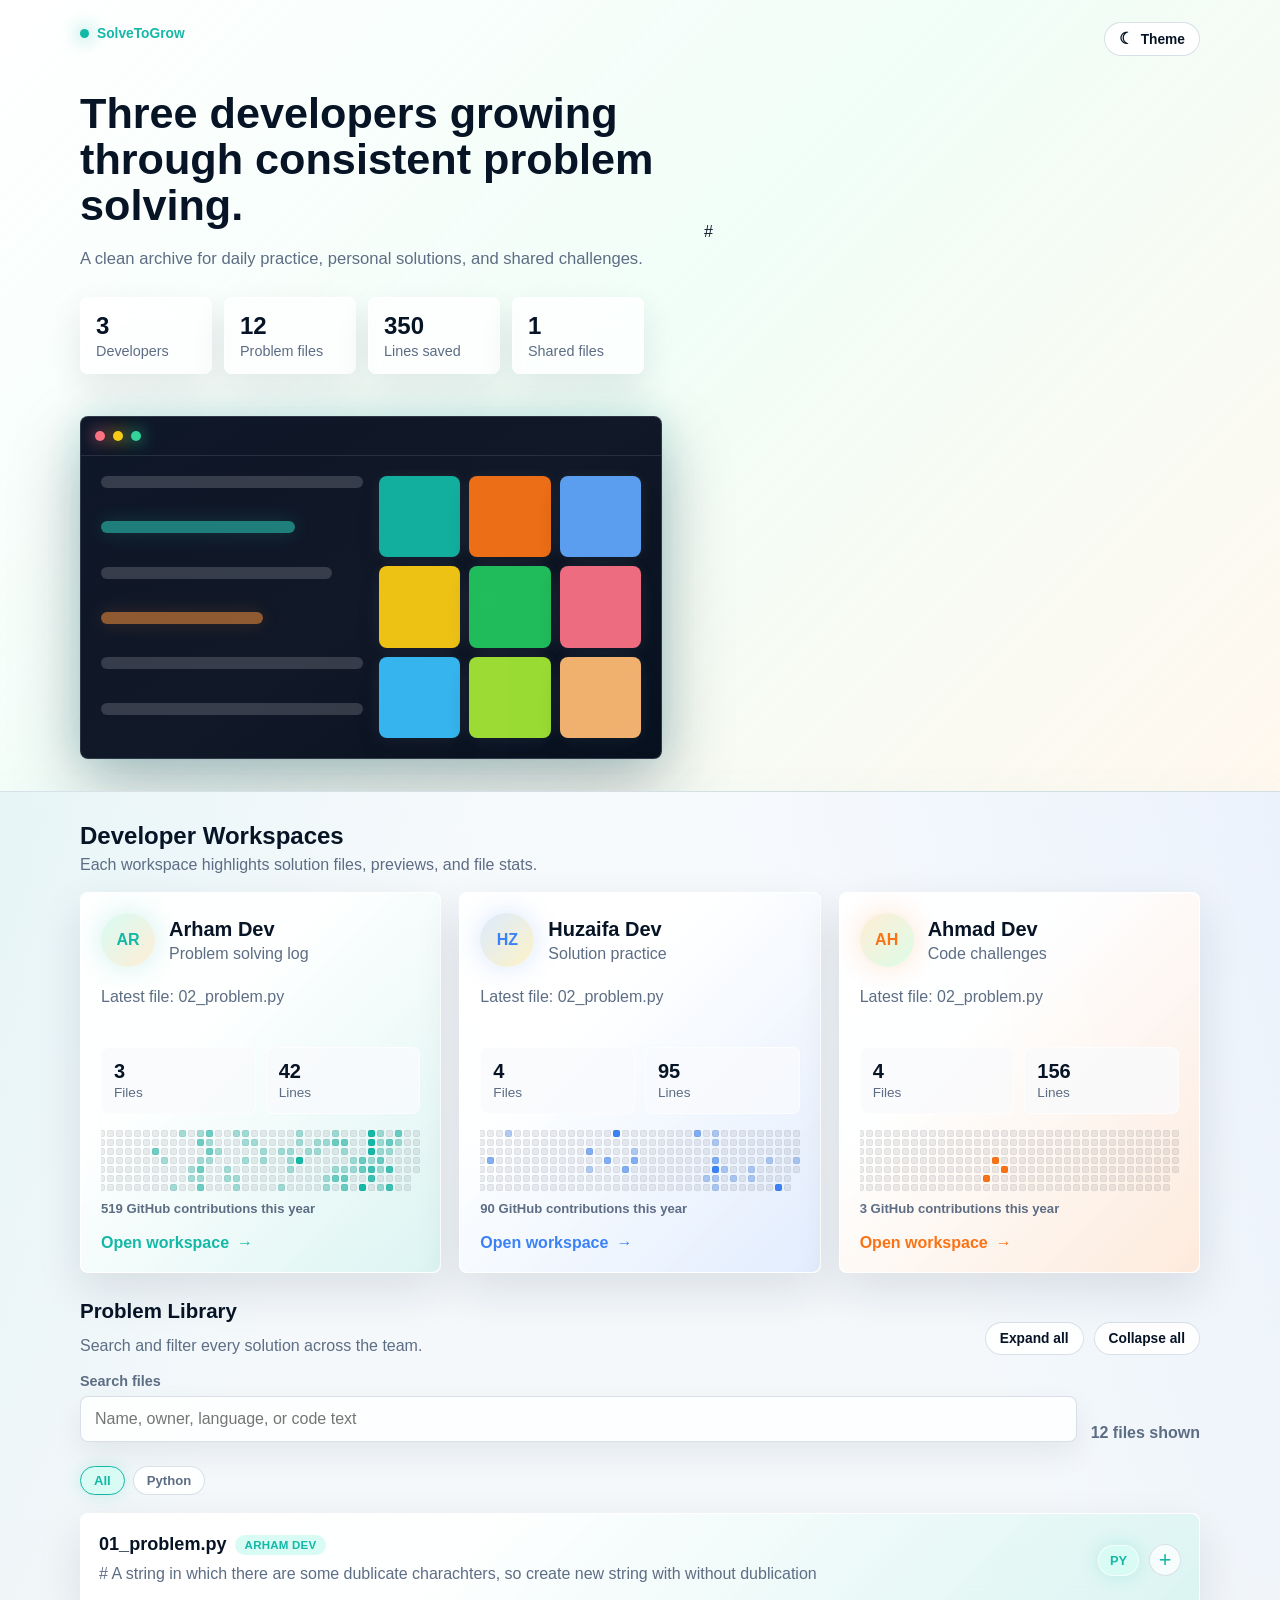
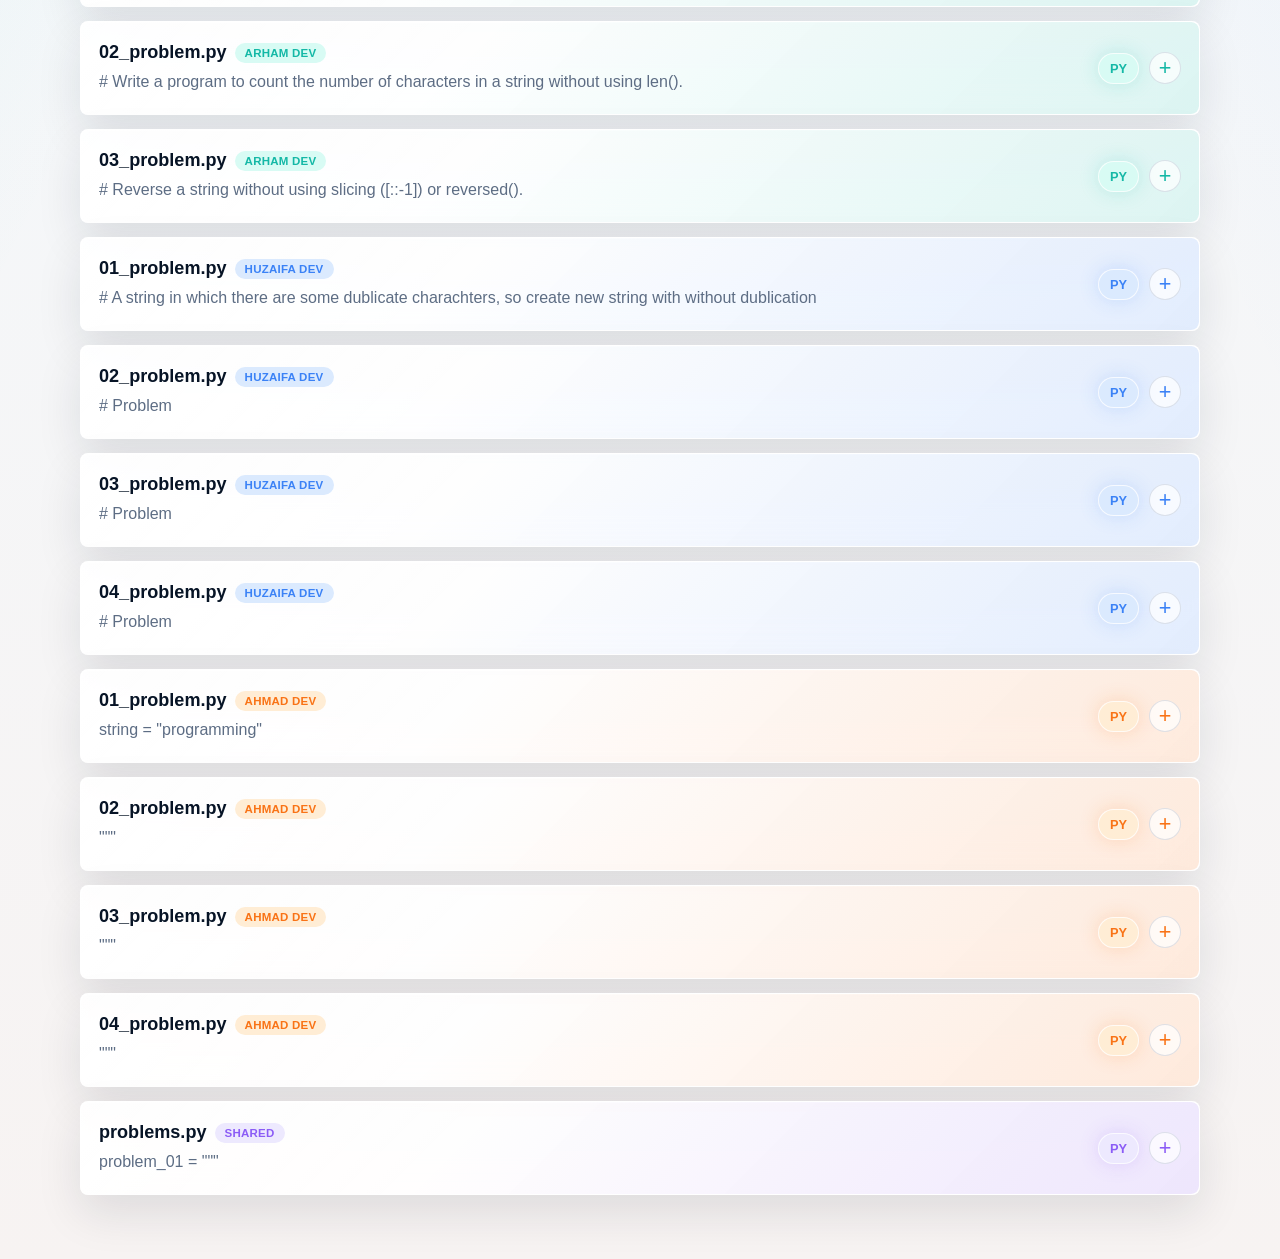
==== commit d856ea7b: "chore: regenerate site [skip ci]" ====
--- a/index.html
+++ b/index.html
@@ -122,7 +122,7 @@
           </div>
           
       <div class="contrib is-compact" style="--accent: #14b8a6;" aria-hidden="true">
-        <div class="contrib-scroll"><div class="contrib-weeks"><div class="contrib-week"><span class="contrib-day" data-level="0" title="2025-11-23"></span><span class="contrib-day" data-level="0" title="2025-11-24"></span><span class="contrib-day" data-level="0" title="2025-11-25"></span><span class="contrib-day" data-level="0" title="2025-11-26"></span><span class="contrib-day" data-level="0" title="2025-11-27"></span><span class="contrib-day" data-level="0" title="2025-11-28"></span><span class="contrib-day" data-level="0" title="2025-11-29"></span></div><div class="contrib-week"><span class="contrib-day" data-level="0" title="2025-11-30"></span><span class="contrib-day" data-level="0" title="2025-12-01"></span><span class="contrib-day" data-level="0" title="2025-12-02"></span><span class="contrib-day" data-level="0" title="2025-12-03"></span><span class="contrib-day" data-level="0" title="2025-12-04"></span><span class="contrib-day" data-level="0" title="2025-12-05"></span><span class="contrib-day" data-level="0" title="2025-12-06"></span></div><div class="contrib-week"><span class="contrib-day" data-level="1" title="2025-12-07"></span><span class="contrib-day" data-level="0" title="2025-12-08"></span><span class="contrib-day" data-level="0" title="2025-12-09"></span><span class="contrib-day" data-level="0" title="2025-12-10"></span><span class="contrib-day" data-level="1" title="2025-12-11"></span><span class="contrib-day" data-level="3" title="2025-12-12"></span><span class="contrib-day" data-level="4" title="2025-12-13"></span></div><div class="contrib-week"><span class="contrib-day" data-level="0" title="2025-12-14"></span><span class="contrib-day" data-level="1" title="2025-12-15"></span><span class="contrib-day" data-level="0" title="2025-12-16"></span><span class="contrib-day" data-level="0" title="2025-12-17"></span><span class="contrib-day" data-level="0" title="2025-12-18"></span><span class="contrib-day" data-level="0" title="2025-12-19"></span><span class="contrib-day" data-level="2" title="2025-12-20"></span></div><div class="contrib-week"><span class="contrib-day" data-level="0" title="2025-12-21"></span><span class="contrib-day" data-level="0" title="2025-12-22"></span><span class="contrib-day" data-level="0" title="2025-12-23"></span><span class="contrib-day" data-level="0" title="2025-12-24"></span><span class="contrib-day" data-level="0" title="2025-12-25"></span><span class="contrib-day" data-level="0" title="2025-12-26"></span><span class="contrib-day" data-level="0" title="2025-12-27"></span></div><div class="contrib-week"><span class="contrib-day" data-level="0" title="2025-12-28"></span><span class="contrib-day" data-level="0" title="2025-12-29"></span><span class="contrib-day" data-level="0" title="2025-12-30"></span><span class="contrib-day" data-level="0" title="2025-12-31"></span><span class="contrib-day" data-level="0" title="2026-01-01"></span><span class="contrib-day" data-level="1" title="2026-01-02"></span><span class="contrib-day" data-level="0" title="2026-01-03"></span></div><div class="contrib-week"><span class="contrib-day" data-level="0" title="2026-01-04"></span><span class="contrib-day" data-level="0" title="2026-01-05"></span><span class="contrib-day" data-level="0" title="2026-01-06"></span><span class="contrib-day" data-level="0" title="2026-01-07"></span><span class="contrib-day" data-level="0" title="2026-01-08"></span><span class="contrib-day" data-level="1" title="2026-01-09"></span><span class="contrib-day" data-level="0" title="2026-01-10"></span></div><div class="contrib-week"><span class="contrib-day" data-level="0" title="2026-01-11"></span><span class="contrib-day" data-level="0" title="2026-01-12"></span><span class="contrib-day" data-level="0" title="2026-01-13"></span><span class="contrib-day" data-level="0" title="2026-01-14"></span><span class="contrib-day" data-level="0" title="2026-01-15"></span><span class="contrib-day" data-level="0" title="2026-01-16"></span><span class="contrib-day" data-level="1" title="2026-01-17"></span></div><div class="contrib-week"><span class="contrib-day" data-level="0" title="2026-01-18"></span><span class="contrib-day" data-level="0" title="2026-01-19"></span><span class="contrib-day" data-level="0" title="2026-01-20"></span><span class="contrib-day" data-level="0" title="2026-01-21"></span><span class="contrib-day" data-level="0" title="2026-01-22"></span><span class="contrib-day" data-level="0" title="2026-01-23"></span><span class="contrib-day" data-level="0" title="2026-01-24"></span></div><div class="contrib-week"><span class="contrib-day" data-level="0" title="2026-01-25"></span><span class="contrib-day" data-level="0" title="2026-01-26"></span><span class="contrib-day" data-level="0" title="2026-01-27"></span><span class="contrib-day" data-level="0" title="2026-01-28"></span><span class="contrib-day" data-level="0" title="2026-01-29"></span><span class="contrib-day" data-level="0" title="2026-01-30"></span><span class="contrib-day" data-level="0" title="2026-01-31"></span></div><div class="contrib-week"><span class="contrib-day" data-level="0" title="2026-02-01"></span><span class="contrib-day" data-level="0" title="2026-02-02"></span><span class="contrib-day" data-level="0" title="2026-02-03"></span><span class="contrib-day" data-level="0" title="2026-02-04"></span><span class="contrib-day" data-level="0" title="2026-02-05"></span><span class="contrib-day" data-level="0" title="2026-02-06"></span><span class="contrib-day" data-level="0" title="2026-02-07"></span></div><div class="contrib-week"><span class="contrib-day" data-level="0" title="2026-02-08"></span><span class="contrib-day" data-level="0" title="2026-02-09"></span><span class="contrib-day" data-level="0" title="2026-02-10"></span><span class="contrib-day" data-level="0" title="2026-02-11"></span><span class="contrib-day" data-level="0" title="2026-02-12"></span><span class="contrib-day" data-level="0" title="2026-02-13"></span><span class="contrib-day" data-level="0" title="2026-02-14"></span></div><div class="contrib-week"><span class="contrib-day" data-level="0" title="2026-02-15"></span><span class="contrib-day" data-level="0" title="2026-02-16"></span><span class="contrib-day" data-level="0" title="2026-02-17"></span><span class="contrib-day" data-level="0" title="2026-02-18"></span><span class="contrib-day" data-level="0" title="2026-02-19"></span><span class="contrib-day" data-level="0" title="2026-02-20"></span><span class="contrib-day" data-level="0" title="2026-02-21"></span></div><div class="contrib-week"><span class="contrib-day" data-level="0" title="2026-02-22"></span><span class="contrib-day" data-level="0" title="2026-02-23"></span><span class="contrib-day" data-level="0" title="2026-02-24"></span><span class="contrib-day" data-level="0" title="2026-02-25"></span><span class="contrib-day" data-level="0" title="2026-02-26"></span><span class="contrib-day" data-level="0" title="2026-02-27"></span><span class="contrib-day" data-level="0" title="2026-02-28"></span></div><div class="contrib-week"><span class="contrib-day" data-level="0" title="2026-03-01"></span><span class="contrib-day" data-level="0" title="2026-03-02"></span><span class="contrib-day" data-level="0" title="2026-03-03"></span><span class="contrib-day" data-level="0" title="2026-03-04"></span><span class="contrib-day" data-level="0" title="2026-03-05"></span><span class="contrib-day" data-level="0" title="2026-03-06"></span><span class="contrib-day" data-level="0" title="2026-03-07"></span></div><div class="contrib-week"><span class="contrib-day" data-level="0" title="2026-03-08"></span><span class="contrib-day" data-level="0" title="2026-03-09"></span><span class="contrib-day" data-level="0" title="2026-03-10"></span><span class="contrib-day" data-level="0" title="2026-03-11"></span><span class="contrib-day" data-level="0" title="2026-03-12"></span><span class="contrib-day" data-level="0" title="2026-03-13"></span><span class="contrib-day" data-level="0" title="2026-03-14"></span></div><div class="contrib-week"><span class="contrib-day" data-level="0" title="2026-03-15"></span><span class="contrib-day" data-level="0" title="2026-03-16"></span><span class="contrib-day" data-level="0" title="2026-03-17"></span><span class="contrib-day" data-level="0" title="2026-03-18"></span><span class="contrib-day" data-level="0" title="2026-03-19"></span><span class="contrib-day" data-level="0" title="2026-03-20"></span><span class="contrib-day" data-level="0" title="2026-03-21"></span></div><div class="contrib-week"><span class="contrib-day" data-level="0" title="2026-03-22"></span><span class="contrib-day" data-level="0" title="2026-03-23"></span><span class="contrib-day" data-level="0" title="2026-03-24"></span><span class="contrib-day" data-level="0" title="2026-03-25"></span><span class="contrib-day" data-level="0" title="2026-03-26"></span><span class="contrib-day" data-level="0" title="2026-03-27"></span><span class="contrib-day" data-level="0" title="2026-03-28"></span></div><div class="contrib-week"><span class="contrib-day" data-level="0" title="2026-03-29"></span><span class="contrib-day" data-level="0" title="2026-03-30"></span><span class="contrib-day" data-level="0" title="2026-03-31"></span><span class="contrib-day" data-level="0" title="2026-04-01"></span><span class="contrib-day" data-level="0" title="2026-04-02"></span><span class="contrib-day" data-level="0" title="2026-04-03"></span><span class="contrib-day" data-level="0" title="2026-04-04"></span></div><div class="contrib-week"><span class="contrib-day" data-level="0" title="2026-04-05"></span><span class="contrib-day" data-level="0" title="2026-04-06"></span><span class="contrib-day" data-level="0" title="2026-04-07"></span><span class="contrib-day" data-level="0" title="2026-04-08"></span><span class="contrib-day" data-level="0" title="2026-04-09"></span><span class="contrib-day" data-level="0" title="2026-04-10"></span><span class="contrib-day" data-level="0" title="2026-04-11"></span></div><div class="contrib-week"><span class="contrib-day" data-level="0" title="2026-04-12"></span><span class="contrib-day" data-level="0" title="2026-04-13"></span><span class="contrib-day" data-level="0" title="2026-04-14"></span><span class="contrib-day" data-level="0" title="2026-04-15"></span><span class="contrib-day" data-level="0" title="2026-04-16"></span><span class="contrib-day" data-level="0" title="2026-04-17"></span><span class="contrib-day" data-level="0" title="2026-04-18"></span></div><div class="contrib-week"><span class="contrib-day" data-level="0" title="2026-04-19"></span><span class="contrib-day" data-level="0" title="2026-04-20"></span><span class="contrib-day" data-level="0" title="2026-04-21"></span><span class="contrib-day" data-level="0" title="2026-04-22"></span><span class="contrib-day" data-level="0" title="2026-04-23"></span><span class="contrib-day" data-level="0" title="2026-04-24"></span><span class="contrib-day" data-level="0" title="2026-04-25"></span></div><div class="contrib-week"><span class="contrib-day" data-level="0" title="2026-04-26"></span><span class="contrib-day" data-level="0" title="2026-04-27"></span><span class="contrib-day" data-level="0" title="2026-04-28"></span><span class="contrib-day" data-level="0" title="2026-04-29"></span><span class="contrib-day" data-level="0" title="2026-04-30"></span><span class="contrib-day" data-level="0" title="2026-05-01"></span><span class="contrib-day" data-level="0" title="2026-05-02"></span></div><div class="contrib-week"><span class="contrib-day" data-level="0" title="2026-05-03"></span><span class="contrib-day" data-level="0" title="2026-05-04"></span><span class="contrib-day" data-level="2" title="2026-05-05"></span><span class="contrib-day" data-level="0" title="2026-05-06"></span><span class="contrib-day" data-level="0" title="2026-05-07"></span><span class="contrib-day" data-level="0" title="2026-05-08"></span><span class="contrib-day" data-level="0" title="2026-05-09"></span></div><div class="contrib-week"><span class="contrib-day" data-level="0" title="2026-05-10"></span><span class="contrib-day" data-level="0" title="2026-05-11"></span><span class="contrib-day" data-level="0" title="2026-05-12"></span><span class="contrib-day" data-level="1" title="2026-05-13"></span><span class="contrib-day" data-level="0" title="2026-05-14"></span><span class="contrib-day" data-level="0" title="2026-05-15"></span><span class="contrib-day" data-level="0" title="2026-05-16"></span></div><div class="contrib-week"><span class="contrib-day" data-level="0" title="2026-05-17"></span><span class="contrib-day" data-level="0" title="2026-05-18"></span><span class="contrib-day" data-level="0" title="2026-05-19"></span><span class="contrib-day" data-level="0" title="2026-05-20"></span><span class="contrib-day" data-level="0" title="2026-05-21"></span><span class="contrib-day" data-level="0" title="2026-05-22"></span><span class="contrib-day" data-level="1" title="2026-05-23"></span></div><div class="contrib-week"><span class="contrib-day" data-level="1" title="2026-05-24"></span><span class="contrib-day" data-level="0" title="2026-05-25"></span><span class="contrib-day" data-level="0" title="2026-05-26"></span><span class="contrib-day" data-level="0" title="2026-05-27"></span><span class="contrib-day" data-level="0" title="2026-05-28"></span><span class="contrib-day" data-level="0" title="2026-05-29"></span><span class="contrib-day" data-level="0" title="2026-05-30"></span></div><div class="contrib-week"><span class="contrib-day" data-level="0" title="2026-05-31"></span><span class="contrib-day" data-level="0" title="2026-06-01"></span><span class="contrib-day" data-level="0" title="2026-06-02"></span><span class="contrib-day" data-level="0" title="2026-06-03"></span><span class="contrib-day" data-level="1" title="2026-06-04"></span><span class="contrib-day" data-level="1" title="2026-06-05"></span><span class="contrib-day" data-level="0" title="2026-06-06"></span></div><div class="contrib-week"><span class="contrib-day" data-level="1" title="2026-06-07"></span><span class="contrib-day" data-level="2" title="2026-06-08"></span><span class="contrib-day" data-level="0" title="2026-06-09"></span><span class="contrib-day" data-level="1" title="2026-06-10"></span><span class="contrib-day" data-level="2" title="2026-06-11"></span><span class="contrib-day" data-level="1" title="2026-06-12"></span><span class="contrib-day" data-level="2" title="2026-06-13"></span></div><div class="contrib-week"><span class="contrib-day" data-level="2" title="2026-06-14"></span><span class="contrib-day" data-level="1" title="2026-06-15"></span><span class="contrib-day" data-level="2" title="2026-06-16"></span><span class="contrib-day" data-level="1" title="2026-06-17"></span><span class="contrib-day" data-level="0" title="2026-06-18"></span><span class="contrib-day" data-level="0" title="2026-06-19"></span><span class="contrib-day" data-level="0" title="2026-06-20"></span></div><div class="contrib-week"><span class="contrib-day" data-level="0" title="2026-06-21"></span><span class="contrib-day" data-level="0" title="2026-06-22"></span><span class="contrib-day" data-level="1" title="2026-06-23"></span><span class="contrib-day" data-level="0" title="2026-06-24"></span><span class="contrib-day" data-level="0" title="2026-06-25"></span><span class="contrib-day" data-level="0" title="2026-06-26"></span><span class="contrib-day" data-level="0" title="2026-06-27"></span></div><div class="contrib-week"><span class="contrib-day" data-level="0" title="2026-06-28"></span><span class="contrib-day" data-level="0" title="2026-06-29"></span><span class="contrib-day" data-level="0" title="2026-06-30"></span><span class="contrib-day" data-level="0" title="2026-07-01"></span><span class="contrib-day" data-level="1" title="2026-07-02"></span><span class="contrib-day" data-level="1" title="2026-07-03"></span><span class="contrib-day" data-level="0" title="2026-07-04"></span></div><div class="contrib-week"><span class="contrib-day" data-level="1" title="2026-07-05"></span><span class="contrib-day" data-level="0" title="2026-07-06"></span><span class="contrib-day" data-level="0" title="2026-07-07"></span><span class="contrib-day" data-level="0" title="2026-07-08"></span><span class="contrib-day" data-level="0" title="2026-07-09"></span><span class="contrib-day" data-level="1" title="2026-07-10"></span><span class="contrib-day" data-level="1" title="2026-07-11"></span></div><div class="contrib-week"><span class="contrib-day" data-level="1" title="2026-07-12"></span><span class="contrib-day" data-level="1" title="2026-07-13"></span><span class="contrib-day" data-level="0" title="2026-07-14"></span><span class="contrib-day" data-level="1" title="2026-07-15"></span><span class="contrib-day" data-level="0" title="2026-07-16"></span><span class="contrib-day" data-level="0" title="2026-07-17"></span><span class="contrib-day" data-level="0" title="2026-07-18"></span></div><div class="contrib-week"><span class="contrib-day" data-level="0" title="2026-07-19"></span><span class="contrib-day" data-level="1" title="2026-07-20"></span><span class="contrib-day" data-level="0" title="2026-07-21"></span><span class="contrib-day" data-level="0" title="2026-07-22"></span><span class="contrib-day" data-level="0" title="2026-07-23"></span><span class="contrib-day" data-level="0" title="2026-07-24"></span><span class="contrib-day" data-level="0" title="2026-07-25"></span></div><div class="contrib-week"><span class="contrib-day" data-level="0" title="2026-07-26"></span><span class="contrib-day" data-level="0" title="2026-07-27"></span><span class="contrib-day" data-level="1" title="2026-07-28"></span><span class="contrib-day" data-level="1" title="2026-07-29"></span><span class="contrib-day" data-level="0" title="2026-07-30"></span><span class="contrib-day" data-level="0" title="2026-07-31"></span><span class="contrib-day" data-level="0" title="2026-08-01"></span></div><div class="contrib-week"><span class="contrib-day" data-level="0" title="2026-08-02"></span><span class="contrib-day" data-level="0" title="2026-08-03"></span><span class="contrib-day" data-level="0" title="2026-08-04"></span><span class="contrib-day" data-level="0" title="2026-08-05"></span><span class="contrib-day" data-level="0" title="2026-08-06"></span><span class="contrib-day" data-level="0" title="2026-08-07"></span><span class="contrib-day" data-level="0" title="2026-08-08"></span></div><div class="contrib-week"><span class="contrib-day" data-level="0" title="2026-08-09"></span><span class="contrib-day" data-level="0" title="2026-08-10"></span><span class="contrib-day" data-level="1" title="2026-08-11"></span><span class="contrib-day" data-level="0" title="2026-08-12"></span><span class="contrib-day" data-level="0" title="2026-08-13"></span><span class="contrib-day" data-level="0" title="2026-08-14"></span><span class="contrib-day" data-level="1" title="2026-08-15"></span></div><div class="contrib-week"><span class="contrib-day" data-level="0" title="2026-08-16"></span><span class="contrib-day" data-level="0" title="2026-08-17"></span><span class="contrib-day" data-level="1" title="2026-08-18"></span><span class="contrib-day" data-level="1" title="2026-08-19"></span><span class="contrib-day" data-level="1" title="2026-08-20"></span><span class="contrib-day" data-level="0" title="2026-08-21"></span><span class="contrib-day" data-level="0" title="2026-08-22"></span></div><div class="contrib-week"><span class="contrib-day" data-level="1" title="2026-08-23"></span><span class="contrib-day" data-level="1" title="2026-08-24"></span><span class="contrib-day" data-level="0" title="2026-08-25"></span><span class="contrib-day" data-level="4" title="2026-08-26"></span><span class="contrib-day" data-level="0" title="2026-08-27"></span><span class="contrib-day" data-level="0" title="2026-08-28"></span><span class="contrib-day" data-level="0" title="2026-08-29"></span></div><div class="contrib-week"><span class="contrib-day" data-level="0" title="2026-08-30"></span><span class="contrib-day" data-level="0" title="2026-08-31"></span><span class="contrib-day" data-level="1" title="2026-09-01"></span><span class="contrib-day" data-level="0" title="2026-09-02"></span><span class="contrib-day" data-level="0" title="2026-09-03"></span><span class="contrib-day" data-level="0" title="2026-09-04"></span><span class="contrib-day" data-level="0" title="2026-09-05"></span></div><div class="contrib-week"><span class="contrib-day" data-level="0" title="2026-09-06"></span><span class="contrib-day" data-level="1" title="2026-09-07"></span><span class="contrib-day" data-level="1" title="2026-09-08"></span><span class="contrib-day" data-level="0" title="2026-09-09"></span><span class="contrib-day" data-level="0" title="2026-09-10"></span><span class="contrib-day" data-level="0" title="2026-09-11"></span><span class="contrib-day" data-level="0" title="2026-09-12"></span></div><div class="contrib-week"><span class="contrib-day" data-level="0" title="2026-09-13"></span><span class="contrib-day" data-level="1" title="2026-09-14"></span><span class="contrib-day" data-level="0" title="2026-09-15"></span><span class="contrib-day" data-level="0" title="2026-09-16"></span><span class="contrib-day" data-level="0" title="2026-09-17"></span><span class="contrib-day" data-level="1" title="2026-09-18"></span><span class="contrib-day" data-level="1" title="2026-09-19"></span></div><div class="contrib-week"><span class="contrib-day" data-level="1" title="2026-09-20"></span><span class="contrib-day" data-level="2" title="2026-09-21"></span><span class="contrib-day" data-level="0" title="2026-09-22"></span><span class="contrib-day" data-level="0" title="2026-09-23"></span><span class="contrib-day" data-level="1" title="2026-09-24"></span><span class="contrib-day" data-level="2" title="2026-09-25"></span><span class="contrib-day" data-level="0" title="2026-09-26"></span></div><div class="contrib-week"><span class="contrib-day" data-level="0" title="2026-09-27"></span><span class="contrib-day" data-level="2" title="2026-09-28"></span><span class="contrib-day" data-level="1" title="2026-09-29"></span><span class="contrib-day" data-level="0" title="2026-09-30"></span><span class="contrib-day" data-level="1" title="2026-10-01"></span><span class="contrib-day" data-level="2" title="2026-10-02"></span><span class="contrib-day" data-level="2" title="2026-10-03"></span></div><div class="contrib-week"><span class="contrib-day" data-level="0" title="2026-10-04"></span><span class="contrib-day" data-level="0" title="2026-10-05"></span><span class="contrib-day" data-level="0" title="2026-10-06"></span><span class="contrib-day" data-level="1" title="2026-10-07"></span><span class="contrib-day" data-level="1" title="2026-10-08"></span><span class="contrib-day" data-level="0" title="2026-10-09"></span><span class="contrib-day" data-level="0" title="2026-10-10"></span></div><div class="contrib-week"><span class="contrib-day" data-level="0" title="2026-10-11"></span><span class="contrib-day" data-level="0" title="2026-10-12"></span><span class="contrib-day" data-level="0" title="2026-10-13"></span><span class="contrib-day" data-level="2" title="2026-10-14"></span><span class="contrib-day" data-level="2" title="2026-10-15"></span><span class="contrib-day" data-level="0" title="2026-10-16"></span><span class="contrib-day" data-level="4" title="2026-10-17"></span></div><div class="contrib-week"><span class="contrib-day" data-level="4" title="2026-10-18"></span><span class="contrib-day" data-level="4" title="2026-10-19"></span><span class="contrib-day" data-level="4" title="2026-10-20"></span><span class="contrib-day" data-level="1" title="2026-10-21"></span><span class="contrib-day" data-level="3" title="2026-10-22"></span><span class="contrib-day" data-level="3" title="2026-10-23"></span><span class="contrib-day" data-level="0" title="2026-10-24"></span></div><div class="contrib-week"><span class="contrib-day" data-level="1" title="2026-10-25"></span><span class="contrib-day" data-level="1" title="2026-10-26"></span><span class="contrib-day" data-level="1" title="2026-10-27"></span><span class="contrib-day" data-level="2" title="2026-10-28"></span><span class="contrib-day" data-level="1" title="2026-10-29"></span><span class="contrib-day" data-level="0" title="2026-10-30"></span><span class="contrib-day" data-level="1" title="2026-10-31"></span></div><div class="contrib-week"><span class="contrib-day" data-level="0" title="2026-11-01"></span><span class="contrib-day" data-level="2" title="2026-11-02"></span><span class="contrib-day" data-level="1" title="2026-11-03"></span><span class="contrib-day" data-level="0" title="2026-11-04"></span><span class="contrib-day" data-level="3" title="2026-11-05"></span><span class="contrib-day" data-level="0" title="2026-11-06"></span><span class="contrib-day" data-level="3" title="2026-11-07"></span></div><div class="contrib-week"><span class="contrib-day" data-level="2" title="2026-11-08"></span><span class="contrib-day" data-level="1" title="2026-11-09"></span><span class="contrib-day" data-level="0" title="2026-11-10"></span><span class="contrib-day" data-level="0" title="2026-11-11"></span><span class="contrib-day" data-level="0" title="2026-11-12"></span><span class="contrib-day" data-level="0" title="2026-11-13"></span><span class="contrib-day" data-level="0" title="2026-11-14"></span></div><div class="contrib-week"><span class="contrib-day" data-level="0" title="2026-11-15"></span><span class="contrib-day" data-level="0" title="2026-11-16"></span><span class="contrib-day" data-level="0" title="2026-11-17"></span><span class="contrib-day" data-level="0" title="2026-11-18"></span><span class="contrib-day" data-level="0" title="2026-11-19"></span><span class="contrib-day" data-level="0" title="2026-11-20"></span><span class="contrib-day" data-level="0" title="2026-11-21"></span></div><div class="contrib-week"><span class="contrib-day" data-level="0" title="2026-11-22"></span><span class="contrib-day" data-level="0" title="2026-11-23"></span><span class="contrib-day" data-level="0" title="2026-11-24"></span><span class="contrib-day" data-level="0" title="2026-11-25"></span><span class="contrib-day" data-level="e"></span><span class="contrib-day" data-level="e"></span><span class="contrib-day" data-level="e"></span></div></div></div>
+        <div class="contrib-scroll"><div class="contrib-weeks"><div class="contrib-week"><span class="contrib-day" data-level="0" title="2025-11-23"></span><span class="contrib-day" data-level="0" title="2025-11-24"></span><span class="contrib-day" data-level="0" title="2025-11-25"></span><span class="contrib-day" data-level="0" title="2025-11-26"></span><span class="contrib-day" data-level="0" title="2025-11-27"></span><span class="contrib-day" data-level="0" title="2025-11-28"></span><span class="contrib-day" data-level="0" title="2025-11-29"></span></div><div class="contrib-week"><span class="contrib-day" data-level="0" title="2025-11-30"></span><span class="contrib-day" data-level="0" title="2025-12-01"></span><span class="contrib-day" data-level="0" title="2025-12-02"></span><span class="contrib-day" data-level="0" title="2025-12-03"></span><span class="contrib-day" data-level="0" title="2025-12-04"></span><span class="contrib-day" data-level="0" title="2025-12-05"></span><span class="contrib-day" data-level="0" title="2025-12-06"></span></div><div class="contrib-week"><span class="contrib-day" data-level="1" title="2025-12-07"></span><span class="contrib-day" data-level="0" title="2025-12-08"></span><span class="contrib-day" data-level="0" title="2025-12-09"></span><span class="contrib-day" data-level="0" title="2025-12-10"></span><span class="contrib-day" data-level="1" title="2025-12-11"></span><span class="contrib-day" data-level="3" title="2025-12-12"></span><span class="contrib-day" data-level="4" title="2025-12-13"></span></div><div class="contrib-week"><span class="contrib-day" data-level="0" title="2025-12-14"></span><span class="contrib-day" data-level="1" title="2025-12-15"></span><span class="contrib-day" data-level="0" title="2025-12-16"></span><span class="contrib-day" data-level="0" title="2025-12-17"></span><span class="contrib-day" data-level="0" title="2025-12-18"></span><span class="contrib-day" data-level="0" title="2025-12-19"></span><span class="contrib-day" data-level="2" title="2025-12-20"></span></div><div class="contrib-week"><span class="contrib-day" data-level="0" title="2025-12-21"></span><span class="contrib-day" data-level="0" title="2025-12-22"></span><span class="contrib-day" data-level="0" title="2025-12-23"></span><span class="contrib-day" data-level="0" title="2025-12-24"></span><span class="contrib-day" data-level="0" title="2025-12-25"></span><span class="contrib-day" data-level="0" title="2025-12-26"></span><span class="contrib-day" data-level="0" title="2025-12-27"></span></div><div class="contrib-week"><span class="contrib-day" data-level="0" title="2025-12-28"></span><span class="contrib-day" data-level="0" title="2025-12-29"></span><span class="contrib-day" data-level="0" title="2025-12-30"></span><span class="contrib-day" data-level="0" title="2025-12-31"></span><span class="contrib-day" data-level="0" title="2026-01-01"></span><span class="contrib-day" data-level="1" title="2026-01-02"></span><span class="contrib-day" data-level="0" title="2026-01-03"></span></div><div class="contrib-week"><span class="contrib-day" data-level="0" title="2026-01-04"></span><span class="contrib-day" data-level="0" title="2026-01-05"></span><span class="contrib-day" data-level="0" title="2026-01-06"></span><span class="contrib-day" data-level="0" title="2026-01-07"></span><span class="contrib-day" data-level="0" title="2026-01-08"></span><span class="contrib-day" data-level="1" title="2026-01-09"></span><span class="contrib-day" data-level="0" title="2026-01-10"></span></div><div class="contrib-week"><span class="contrib-day" data-level="0" title="2026-01-11"></span><span class="contrib-day" data-level="0" title="2026-01-12"></span><span class="contrib-day" data-level="0" title="2026-01-13"></span><span class="contrib-day" data-level="0" title="2026-01-14"></span><span class="contrib-day" data-level="0" title="2026-01-15"></span><span class="contrib-day" data-level="0" title="2026-01-16"></span><span class="contrib-day" data-level="1" title="2026-01-17"></span></div><div class="contrib-week"><span class="contrib-day" data-level="0" title="2026-01-18"></span><span class="contrib-day" data-level="0" title="2026-01-19"></span><span class="contrib-day" data-level="0" title="2026-01-20"></span><span class="contrib-day" data-level="0" title="2026-01-21"></span><span class="contrib-day" data-level="0" title="2026-01-22"></span><span class="contrib-day" data-level="0" title="2026-01-23"></span><span class="contrib-day" data-level="0" title="2026-01-24"></span></div><div class="contrib-week"><span class="contrib-day" data-level="0" title="2026-01-25"></span><span class="contrib-day" data-level="0" title="2026-01-26"></span><span class="contrib-day" data-level="0" title="2026-01-27"></span><span class="contrib-day" data-level="0" title="2026-01-28"></span><span class="contrib-day" data-level="0" title="2026-01-29"></span><span class="contrib-day" data-level="0" title="2026-01-30"></span><span class="contrib-day" data-level="0" title="2026-01-31"></span></div><div class="contrib-week"><span class="contrib-day" data-level="0" title="2026-02-01"></span><span class="contrib-day" data-level="0" title="2026-02-02"></span><span class="contrib-day" data-level="0" title="2026-02-03"></span><span class="contrib-day" data-level="0" title="2026-02-04"></span><span class="contrib-day" data-level="0" title="2026-02-05"></span><span class="contrib-day" data-level="0" title="2026-02-06"></span><span class="contrib-day" data-level="0" title="2026-02-07"></span></div><div class="contrib-week"><span class="contrib-day" data-level="0" title="2026-02-08"></span><span class="contrib-day" data-level="0" title="2026-02-09"></span><span class="contrib-day" data-level="0" title="2026-02-10"></span><span class="contrib-day" data-level="0" title="2026-02-11"></span><span class="contrib-day" data-level="0" title="2026-02-12"></span><span class="contrib-day" data-level="0" title="2026-02-13"></span><span class="contrib-day" data-level="0" title="2026-02-14"></span></div><div class="contrib-week"><span class="contrib-day" data-level="0" title="2026-02-15"></span><span class="contrib-day" data-level="0" title="2026-02-16"></span><span class="contrib-day" data-level="0" title="2026-02-17"></span><span class="contrib-day" data-level="0" title="2026-02-18"></span><span class="contrib-day" data-level="0" title="2026-02-19"></span><span class="contrib-day" data-level="0" title="2026-02-20"></span><span class="contrib-day" data-level="0" title="2026-02-21"></span></div><div class="contrib-week"><span class="contrib-day" data-level="0" title="2026-02-22"></span><span class="contrib-day" data-level="0" title="2026-02-23"></span><span class="contrib-day" data-level="0" title="2026-02-24"></span><span class="contrib-day" data-level="0" title="2026-02-25"></span><span class="contrib-day" data-level="0" title="2026-02-26"></span><span class="contrib-day" data-level="0" title="2026-02-27"></span><span class="contrib-day" data-level="0" title="2026-02-28"></span></div><div class="contrib-week"><span class="contrib-day" data-level="0" title="2026-03-01"></span><span class="contrib-day" data-level="0" title="2026-03-02"></span><span class="contrib-day" data-level="0" title="2026-03-03"></span><span class="contrib-day" data-level="0" title="2026-03-04"></span><span class="contrib-day" data-level="0" title="2026-03-05"></span><span class="contrib-day" data-level="0" title="2026-03-06"></span><span class="contrib-day" data-level="0" title="2026-03-07"></span></div><div class="contrib-week"><span class="contrib-day" data-level="0" title="2026-03-08"></span><span class="contrib-day" data-level="0" title="2026-03-09"></span><span class="contrib-day" data-level="0" title="2026-03-10"></span><span class="contrib-day" data-level="0" title="2026-03-11"></span><span class="contrib-day" data-level="0" title="2026-03-12"></span><span class="contrib-day" data-level="0" title="2026-03-13"></span><span class="contrib-day" data-level="0" title="2026-03-14"></span></div><div class="contrib-week"><span class="contrib-day" data-level="0" title="2026-03-15"></span><span class="contrib-day" data-level="0" title="2026-03-16"></span><span class="contrib-day" data-level="0" title="2026-03-17"></span><span class="contrib-day" data-level="0" title="2026-03-18"></span><span class="contrib-day" data-level="0" title="2026-03-19"></span><span class="contrib-day" data-level="0" title="2026-03-20"></span><span class="contrib-day" data-level="0" title="2026-03-21"></span></div><div class="contrib-week"><span class="contrib-day" data-level="0" title="2026-03-22"></span><span class="contrib-day" data-level="0" title="2026-03-23"></span><span class="contrib-day" data-level="0" title="2026-03-24"></span><span class="contrib-day" data-level="0" title="2026-03-25"></span><span class="contrib-day" data-level="0" title="2026-03-26"></span><span class="contrib-day" data-level="0" title="2026-03-27"></span><span class="contrib-day" data-level="0" title="2026-03-28"></span></div><div class="contrib-week"><span class="contrib-day" data-level="0" title="2026-03-29"></span><span class="contrib-day" data-level="0" title="2026-03-30"></span><span class="contrib-day" data-level="0" title="2026-03-31"></span><span class="contrib-day" data-level="0" title="2026-04-01"></span><span class="contrib-day" data-level="0" title="2026-04-02"></span><span class="contrib-day" data-level="0" title="2026-04-03"></span><span class="contrib-day" data-level="0" title="2026-04-04"></span></div><div class="contrib-week"><span class="contrib-day" data-level="0" title="2026-04-05"></span><span class="contrib-day" data-level="0" title="2026-04-06"></span><span class="contrib-day" data-level="0" title="2026-04-07"></span><span class="contrib-day" data-level="0" title="2026-04-08"></span><span class="contrib-day" data-level="0" title="2026-04-09"></span><span class="contrib-day" data-level="0" title="2026-04-10"></span><span class="contrib-day" data-level="0" title="2026-04-11"></span></div><div class="contrib-week"><span class="contrib-day" data-level="0" title="2026-04-12"></span><span class="contrib-day" data-level="0" title="2026-04-13"></span><span class="contrib-day" data-level="0" title="2026-04-14"></span><span class="contrib-day" data-level="0" title="2026-04-15"></span><span class="contrib-day" data-level="0" title="2026-04-16"></span><span class="contrib-day" data-level="0" title="2026-04-17"></span><span class="contrib-day" data-level="0" title="2026-04-18"></span></div><div class="contrib-week"><span class="contrib-day" data-level="0" title="2026-04-19"></span><span class="contrib-day" data-level="0" title="2026-04-20"></span><span class="contrib-day" data-level="0" title="2026-04-21"></span><span class="contrib-day" data-level="0" title="2026-04-22"></span><span class="contrib-day" data-level="0" title="2026-04-23"></span><span class="contrib-day" data-level="0" title="2026-04-24"></span><span class="contrib-day" data-level="0" title="2026-04-25"></span></div><div class="contrib-week"><span class="contrib-day" data-level="0" title="2026-04-26"></span><span class="contrib-day" data-level="0" title="2026-04-27"></span><span class="contrib-day" data-level="0" title="2026-04-28"></span><span class="contrib-day" data-level="0" title="2026-04-29"></span><span class="contrib-day" data-level="0" title="2026-04-30"></span><span class="contrib-day" data-level="0" title="2026-05-01"></span><span class="contrib-day" data-level="0" title="2026-05-02"></span></div><div class="contrib-week"><span class="contrib-day" data-level="0" title="2026-05-03"></span><span class="contrib-day" data-level="0" title="2026-05-04"></span><span class="contrib-day" data-level="2" title="2026-05-05"></span><span class="contrib-day" data-level="0" title="2026-05-06"></span><span class="contrib-day" data-level="0" title="2026-05-07"></span><span class="contrib-day" data-level="0" title="2026-05-08"></span><span class="contrib-day" data-level="0" title="2026-05-09"></span></div><div class="contrib-week"><span class="contrib-day" data-level="0" title="2026-05-10"></span><span class="contrib-day" data-level="0" title="2026-05-11"></span><span class="contrib-day" data-level="0" title="2026-05-12"></span><span class="contrib-day" data-level="1" title="2026-05-13"></span><span class="contrib-day" data-level="0" title="2026-05-14"></span><span class="contrib-day" data-level="0" title="2026-05-15"></span><span class="contrib-day" data-level="0" title="2026-05-16"></span></div><div class="contrib-week"><span class="contrib-day" data-level="0" title="2026-05-17"></span><span class="contrib-day" data-level="0" title="2026-05-18"></span><span class="contrib-day" data-level="0" title="2026-05-19"></span><span class="contrib-day" data-level="0" title="2026-05-20"></span><span class="contrib-day" data-level="0" title="2026-05-21"></span><span class="contrib-day" data-level="0" title="2026-05-22"></span><span class="contrib-day" data-level="1" title="2026-05-23"></span></div><div class="contrib-week"><span class="contrib-day" data-level="1" title="2026-05-24"></span><span class="contrib-day" data-level="0" title="2026-05-25"></span><span class="contrib-day" data-level="0" title="2026-05-26"></span><span class="contrib-day" data-level="0" title="2026-05-27"></span><span class="contrib-day" data-level="0" title="2026-05-28"></span><span class="contrib-day" data-level="0" title="2026-05-29"></span><span class="contrib-day" data-level="0" title="2026-05-30"></span></div><div class="contrib-week"><span class="contrib-day" data-level="0" title="2026-05-31"></span><span class="contrib-day" data-level="0" title="2026-06-01"></span><span class="contrib-day" data-level="0" title="2026-06-02"></span><span class="contrib-day" data-level="0" title="2026-06-03"></span><span class="contrib-day" data-level="1" title="2026-06-04"></span><span class="contrib-day" data-level="1" title="2026-06-05"></span><span class="contrib-day" data-level="0" title="2026-06-06"></span></div><div class="contrib-week"><span class="contrib-day" data-level="1" title="2026-06-07"></span><span class="contrib-day" data-level="2" title="2026-06-08"></span><span class="contrib-day" data-level="0" title="2026-06-09"></span><span class="contrib-day" data-level="1" title="2026-06-10"></span><span class="contrib-day" data-level="2" title="2026-06-11"></span><span class="contrib-day" data-level="1" title="2026-06-12"></span><span class="contrib-day" data-level="2" title="2026-06-13"></span></div><div class="contrib-week"><span class="contrib-day" data-level="2" title="2026-06-14"></span><span class="contrib-day" data-level="1" title="2026-06-15"></span><span class="contrib-day" data-level="2" title="2026-06-16"></span><span class="contrib-day" data-level="1" title="2026-06-17"></span><span class="contrib-day" data-level="0" title="2026-06-18"></span><span class="contrib-day" data-level="0" title="2026-06-19"></span><span class="contrib-day" data-level="0" title="2026-06-20"></span></div><div class="contrib-week"><span class="contrib-day" data-level="0" title="2026-06-21"></span><span class="contrib-day" data-level="0" title="2026-06-22"></span><span class="contrib-day" data-level="1" title="2026-06-23"></span><span class="contrib-day" data-level="0" title="2026-06-24"></span><span class="contrib-day" data-level="0" title="2026-06-25"></span><span class="contrib-day" data-level="0" title="2026-06-26"></span><span class="contrib-day" data-level="0" title="2026-06-27"></span></div><div class="contrib-week"><span class="contrib-day" data-level="0" title="2026-06-28"></span><span class="contrib-day" data-level="0" title="2026-06-29"></span><span class="contrib-day" data-level="0" title="2026-06-30"></span><span class="contrib-day" data-level="0" title="2026-07-01"></span><span class="contrib-day" data-level="1" title="2026-07-02"></span><span class="contrib-day" data-level="1" title="2026-07-03"></span><span class="contrib-day" data-level="0" title="2026-07-04"></span></div><div class="contrib-week"><span class="contrib-day" data-level="1" title="2026-07-05"></span><span class="contrib-day" data-level="0" title="2026-07-06"></span><span class="contrib-day" data-level="0" title="2026-07-07"></span><span class="contrib-day" data-level="0" title="2026-07-08"></span><span class="contrib-day" data-level="0" title="2026-07-09"></span><span class="contrib-day" data-level="1" title="2026-07-10"></span><span class="contrib-day" data-level="1" title="2026-07-11"></span></div><div class="contrib-week"><span class="contrib-day" data-level="1" title="2026-07-12"></span><span class="contrib-day" data-level="1" title="2026-07-13"></span><span class="contrib-day" data-level="0" title="2026-07-14"></span><span class="contrib-day" data-level="1" title="2026-07-15"></span><span class="contrib-day" data-level="0" title="2026-07-16"></span><span class="contrib-day" data-level="0" title="2026-07-17"></span><span class="contrib-day" data-level="0" title="2026-07-18"></span></div><div class="contrib-week"><span class="contrib-day" data-level="0" title="2026-07-19"></span><span class="contrib-day" data-level="1" title="2026-07-20"></span><span class="contrib-day" data-level="0" title="2026-07-21"></span><span class="contrib-day" data-level="0" title="2026-07-22"></span><span class="contrib-day" data-level="0" title="2026-07-23"></span><span class="contrib-day" data-level="0" title="2026-07-24"></span><span class="contrib-day" data-level="0" title="2026-07-25"></span></div><div class="contrib-week"><span class="contrib-day" data-level="0" title="2026-07-26"></span><span class="contrib-day" data-level="0" title="2026-07-27"></span><span class="contrib-day" data-level="1" title="2026-07-28"></span><span class="contrib-day" data-level="1" title="2026-07-29"></span><span class="contrib-day" data-level="0" title="2026-07-30"></span><span class="contrib-day" data-level="0" title="2026-07-31"></span><span class="contrib-day" data-level="0" title="2026-08-01"></span></div><div class="contrib-week"><span class="contrib-day" data-level="0" title="2026-08-02"></span><span class="contrib-day" data-level="0" title="2026-08-03"></span><span class="contrib-day" data-level="0" title="2026-08-04"></span><span class="contrib-day" data-level="0" title="2026-08-05"></span><span class="contrib-day" data-level="0" title="2026-08-06"></span><span class="contrib-day" data-level="0" title="2026-08-07"></span><span class="contrib-day" data-level="0" title="2026-08-08"></span></div><div class="contrib-week"><span class="contrib-day" data-level="0" title="2026-08-09"></span><span class="contrib-day" data-level="0" title="2026-08-10"></span><span class="contrib-day" data-level="1" title="2026-08-11"></span><span class="contrib-day" data-level="0" title="2026-08-12"></span><span class="contrib-day" data-level="0" title="2026-08-13"></span><span class="contrib-day" data-level="0" title="2026-08-14"></span><span class="contrib-day" data-level="1" title="2026-08-15"></span></div><div class="contrib-week"><span class="contrib-day" data-level="0" title="2026-08-16"></span><span class="contrib-day" data-level="0" title="2026-08-17"></span><span class="contrib-day" data-level="1" title="2026-08-18"></span><span class="contrib-day" data-level="1" title="2026-08-19"></span><span class="contrib-day" data-level="1" title="2026-08-20"></span><span class="contrib-day" data-level="0" title="2026-08-21"></span><span class="contrib-day" data-level="0" title="2026-08-22"></span></div><div class="contrib-week"><span class="contrib-day" data-level="1" title="2026-08-23"></span><span class="contrib-day" data-level="1" title="2026-08-24"></span><span class="contrib-day" data-level="0" title="2026-08-25"></span><span class="contrib-day" data-level="4" title="2026-08-26"></span><span class="contrib-day" data-level="0" title="2026-08-27"></span><span class="contrib-day" data-level="0" title="2026-08-28"></span><span class="contrib-day" data-level="0" title="2026-08-29"></span></div><div class="contrib-week"><span class="contrib-day" data-level="0" title="2026-08-30"></span><span class="contrib-day" data-level="0" title="2026-08-31"></span><span class="contrib-day" data-level="1" title="2026-09-01"></span><span class="contrib-day" data-level="0" title="2026-09-02"></span><span class="contrib-day" data-level="0" title="2026-09-03"></span><span class="contrib-day" data-level="0" title="2026-09-04"></span><span class="contrib-day" data-level="0" title="2026-09-05"></span></div><div class="contrib-week"><span class="contrib-day" data-level="0" title="2026-09-06"></span><span class="contrib-day" data-level="1" title="2026-09-07"></span><span class="contrib-day" data-level="1" title="2026-09-08"></span><span class="contrib-day" data-level="0" title="2026-09-09"></span><span class="contrib-day" data-level="0" title="2026-09-10"></span><span class="contrib-day" data-level="0" title="2026-09-11"></span><span class="contrib-day" data-level="0" title="2026-09-12"></span></div><div class="contrib-week"><span class="contrib-day" data-level="0" title="2026-09-13"></span><span class="contrib-day" data-level="1" title="2026-09-14"></span><span class="contrib-day" data-level="0" title="2026-09-15"></span><span class="contrib-day" data-level="0" title="2026-09-16"></span><span class="contrib-day" data-level="0" title="2026-09-17"></span><span class="contrib-day" data-level="1" title="2026-09-18"></span><span class="contrib-day" data-level="1" title="2026-09-19"></span></div><div class="contrib-week"><span class="contrib-day" data-level="1" title="2026-09-20"></span><span class="contrib-day" data-level="2" title="2026-09-21"></span><span class="contrib-day" data-level="0" title="2026-09-22"></span><span class="contrib-day" data-level="0" title="2026-09-23"></span><span class="contrib-day" data-level="1" title="2026-09-24"></span><span class="contrib-day" data-level="2" title="2026-09-25"></span><span class="contrib-day" data-level="0" title="2026-09-26"></span></div><div class="contrib-week"><span class="contrib-day" data-level="0" title="2026-09-27"></span><span class="contrib-day" data-level="2" title="2026-09-28"></span><span class="contrib-day" data-level="1" title="2026-09-29"></span><span class="contrib-day" data-level="0" title="2026-09-30"></span><span class="contrib-day" data-level="1" title="2026-10-01"></span><span class="contrib-day" data-level="2" title="2026-10-02"></span><span class="contrib-day" data-level="2" title="2026-10-03"></span></div><div class="contrib-week"><span class="contrib-day" data-level="0" title="2026-10-04"></span><span class="contrib-day" data-level="0" title="2026-10-05"></span><span class="contrib-day" data-level="0" title="2026-10-06"></span><span class="contrib-day" data-level="1" title="2026-10-07"></span><span class="contrib-day" data-level="1" title="2026-10-08"></span><span class="contrib-day" data-level="0" title="2026-10-09"></span><span class="contrib-day" data-level="0" title="2026-10-10"></span></div><div class="contrib-week"><span class="contrib-day" data-level="0" title="2026-10-11"></span><span class="contrib-day" data-level="0" title="2026-10-12"></span><span class="contrib-day" data-level="0" title="2026-10-13"></span><span class="contrib-day" data-level="2" title="2026-10-14"></span><span class="contrib-day" data-level="2" title="2026-10-15"></span><span class="contrib-day" data-level="0" title="2026-10-16"></span><span class="contrib-day" data-level="4" title="2026-10-17"></span></div><div class="contrib-week"><span class="contrib-day" data-level="4" title="2026-10-18"></span><span class="contrib-day" data-level="4" title="2026-10-19"></span><span class="contrib-day" data-level="4" title="2026-10-20"></span><span class="contrib-day" data-level="1" title="2026-10-21"></span><span class="contrib-day" data-level="3" title="2026-10-22"></span><span class="contrib-day" data-level="3" title="2026-10-23"></span><span class="contrib-day" data-level="0" title="2026-10-24"></span></div><div class="contrib-week"><span class="contrib-day" data-level="1" title="2026-10-25"></span><span class="contrib-day" data-level="1" title="2026-10-26"></span><span class="contrib-day" data-level="1" title="2026-10-27"></span><span class="contrib-day" data-level="2" title="2026-10-28"></span><span class="contrib-day" data-level="1" title="2026-10-29"></span><span class="contrib-day" data-level="0" title="2026-10-30"></span><span class="contrib-day" data-level="1" title="2026-10-31"></span></div><div class="contrib-week"><span class="contrib-day" data-level="0" title="2026-11-01"></span><span class="contrib-day" data-level="2" title="2026-11-02"></span><span class="contrib-day" data-level="1" title="2026-11-03"></span><span class="contrib-day" data-level="0" title="2026-11-04"></span><span class="contrib-day" data-level="3" title="2026-11-05"></span><span class="contrib-day" data-level="0" title="2026-11-06"></span><span class="contrib-day" data-level="3" title="2026-11-07"></span></div><div class="contrib-week"><span class="contrib-day" data-level="2" title="2026-11-08"></span><span class="contrib-day" data-level="1" title="2026-11-09"></span><span class="contrib-day" data-level="0" title="2026-11-10"></span><span class="contrib-day" data-level="0" title="2026-11-11"></span><span class="contrib-day" data-level="0" title="2026-11-12"></span><span class="contrib-day" data-level="0" title="2026-11-13"></span><span class="contrib-day" data-level="0" title="2026-11-14"></span></div><div class="contrib-week"><span class="contrib-day" data-level="0" title="2026-11-15"></span><span class="contrib-day" data-level="0" title="2026-11-16"></span><span class="contrib-day" data-level="0" title="2026-11-17"></span><span class="contrib-day" data-level="0" title="2026-11-18"></span><span class="contrib-day" data-level="0" title="2026-11-19"></span><span class="contrib-day" data-level="0" title="2026-11-20"></span><span class="contrib-day" data-level="0" title="2026-11-21"></span></div><div class="contrib-week"><span class="contrib-day" data-level="0" title="2026-11-22"></span><span class="contrib-day" data-level="0" title="2026-11-23"></span><span class="contrib-day" data-level="0" title="2026-11-24"></span><span class="contrib-day" data-level="0" title="2026-11-25"></span><span class="contrib-day" data-level="0" title="2026-11-26"></span><span class="contrib-day" data-level="e"></span><span class="contrib-day" data-level="e"></span></div></div></div>
       </div>
         
           <p class="contrib-note">519 GitHub contributions this year</p>
@@ -153,7 +153,7 @@
           </div>
           
       <div class="contrib is-compact" style="--accent: #3b82f6;" aria-hidden="true">
-        <div class="contrib-scroll"><div class="contrib-weeks"><div class="contrib-week"><span class="contrib-day" data-level="4" title="2025-11-23"></span><span class="contrib-day" data-level="2" title="2025-11-24"></span><span class="contrib-day" data-level="0" title="2025-11-25"></span><span class="contrib-day" data-level="4" title="2025-11-26"></span><span class="contrib-day" data-level="0" title="2025-11-27"></span><span class="contrib-day" data-level="0" title="2025-11-28"></span><span class="contrib-day" data-level="0" title="2025-11-29"></span></div><div class="contrib-week"><span class="contrib-day" data-level="0" title="2025-11-30"></span><span class="contrib-day" data-level="0" title="2025-12-01"></span><span class="contrib-day" data-level="0" title="2025-12-02"></span><span class="contrib-day" data-level="0" title="2025-12-03"></span><span class="contrib-day" data-level="0" title="2025-12-04"></span><span class="contrib-day" data-level="0" title="2025-12-05"></span><span class="contrib-day" data-level="0" title="2025-12-06"></span></div><div class="contrib-week"><span class="contrib-day" data-level="0" title="2025-12-07"></span><span class="contrib-day" data-level="0" title="2025-12-08"></span><span class="contrib-day" data-level="0" title="2025-12-09"></span><span class="contrib-day" data-level="0" title="2025-12-10"></span><span class="contrib-day" data-level="0" title="2025-12-11"></span><span class="contrib-day" data-level="0" title="2025-12-12"></span><span class="contrib-day" data-level="0" title="2025-12-13"></span></div><div class="contrib-week"><span class="contrib-day" data-level="0" title="2025-12-14"></span><span class="contrib-day" data-level="2" title="2025-12-15"></span><span class="contrib-day" data-level="0" title="2025-12-16"></span><span class="contrib-day" data-level="0" title="2025-12-17"></span><span class="contrib-day" data-level="0" title="2025-12-18"></span><span class="contrib-day" data-level="0" title="2025-12-19"></span><span class="contrib-day" data-level="0" title="2025-12-20"></span></div><div class="contrib-week"><span class="contrib-day" data-level="0" title="2025-12-21"></span><span class="contrib-day" data-level="0" title="2025-12-22"></span><span class="contrib-day" data-level="0" title="2025-12-23"></span><span class="contrib-day" data-level="0" title="2025-12-24"></span><span class="contrib-day" data-level="0" title="2025-12-25"></span><span class="contrib-day" data-level="0" title="2025-12-26"></span><span class="contrib-day" data-level="0" title="2025-12-27"></span></div><div class="contrib-week"><span class="contrib-day" data-level="0" title="2025-12-28"></span><span class="contrib-day" data-level="0" title="2025-12-29"></span><span class="contrib-day" data-level="0" title="2025-12-30"></span><span class="contrib-day" data-level="0" title="2025-12-31"></span><span class="contrib-day" data-level="0" title="2026-01-01"></span><span class="contrib-day" data-level="0" title="2026-01-02"></span><span class="contrib-day" data-level="0" title="2026-01-03"></span></div><div class="contrib-week"><span class="contrib-day" data-level="0" title="2026-01-04"></span><span class="contrib-day" data-level="0" title="2026-01-05"></span><span class="contrib-day" data-level="0" title="2026-01-06"></span><span class="contrib-day" data-level="0" title="2026-01-07"></span><span class="contrib-day" data-level="0" title="2026-01-08"></span><span class="contrib-day" data-level="0" title="2026-01-09"></span><span class="contrib-day" data-level="0" title="2026-01-10"></span></div><div class="contrib-week"><span class="contrib-day" data-level="0" title="2026-01-11"></span><span class="contrib-day" data-level="0" title="2026-01-12"></span><span class="contrib-day" data-level="0" title="2026-01-13"></span><span class="contrib-day" data-level="0" title="2026-01-14"></span><span class="contrib-day" data-level="0" title="2026-01-15"></span><span class="contrib-day" data-level="0" title="2026-01-16"></span><span class="contrib-day" data-level="0" title="2026-01-17"></span></div><div class="contrib-week"><span class="contrib-day" data-level="0" title="2026-01-18"></span><span class="contrib-day" data-level="0" title="2026-01-19"></span><span class="contrib-day" data-level="0" title="2026-01-20"></span><span class="contrib-day" data-level="0" title="2026-01-21"></span><span class="contrib-day" data-level="0" title="2026-01-22"></span><span class="contrib-day" data-level="0" title="2026-01-23"></span><span class="contrib-day" data-level="0" title="2026-01-24"></span></div><div class="contrib-week"><span class="contrib-day" data-level="0" title="2026-01-25"></span><span class="contrib-day" data-level="0" title="2026-01-26"></span><span class="contrib-day" data-level="0" title="2026-01-27"></span><span class="contrib-day" data-level="0" title="2026-01-28"></span><span class="contrib-day" data-level="0" title="2026-01-29"></span><span class="contrib-day" data-level="0" title="2026-01-30"></span><span class="contrib-day" data-level="0" title="2026-01-31"></span></div><div class="contrib-week"><span class="contrib-day" data-level="0" title="2026-02-01"></span><span class="contrib-day" data-level="0" title="2026-02-02"></span><span class="contrib-day" data-level="0" title="2026-02-03"></span><span class="contrib-day" data-level="0" title="2026-02-04"></span><span class="contrib-day" data-level="0" title="2026-02-05"></span><span class="contrib-day" data-level="0" title="2026-02-06"></span><span class="contrib-day" data-level="0" title="2026-02-07"></span></div><div class="contrib-week"><span class="contrib-day" data-level="0" title="2026-02-08"></span><span class="contrib-day" data-level="0" title="2026-02-09"></span><span class="contrib-day" data-level="0" title="2026-02-10"></span><span class="contrib-day" data-level="0" title="2026-02-11"></span><span class="contrib-day" data-level="0" title="2026-02-12"></span><span class="contrib-day" data-level="0" title="2026-02-13"></span><span class="contrib-day" data-level="0" title="2026-02-14"></span></div><div class="contrib-week"><span class="contrib-day" data-level="0" title="2026-02-15"></span><span class="contrib-day" data-level="0" title="2026-02-16"></span><span class="contrib-day" data-level="0" title="2026-02-17"></span><span class="contrib-day" data-level="0" title="2026-02-18"></span><span class="contrib-day" data-level="0" title="2026-02-19"></span><span class="contrib-day" data-level="0" title="2026-02-20"></span><span class="contrib-day" data-level="0" title="2026-02-21"></span></div><div class="contrib-week"><span class="contrib-day" data-level="0" title="2026-02-22"></span><span class="contrib-day" data-level="0" title="2026-02-23"></span><span class="contrib-day" data-level="0" title="2026-02-24"></span><span class="contrib-day" data-level="0" title="2026-02-25"></span><span class="contrib-day" data-level="0" title="2026-02-26"></span><span class="contrib-day" data-level="0" title="2026-02-27"></span><span class="contrib-day" data-level="0" title="2026-02-28"></span></div><div class="contrib-week"><span class="contrib-day" data-level="0" title="2026-03-01"></span><span class="contrib-day" data-level="0" title="2026-03-02"></span><span class="contrib-day" data-level="0" title="2026-03-03"></span><span class="contrib-day" data-level="0" title="2026-03-04"></span><span class="contrib-day" data-level="0" title="2026-03-05"></span><span class="contrib-day" data-level="0" title="2026-03-06"></span><span class="contrib-day" data-level="0" title="2026-03-07"></span></div><div class="contrib-week"><span class="contrib-day" data-level="0" title="2026-03-08"></span><span class="contrib-day" data-level="0" title="2026-03-09"></span><span class="contrib-day" data-level="0" title="2026-03-10"></span><span class="contrib-day" data-level="0" title="2026-03-11"></span><span class="contrib-day" data-level="0" title="2026-03-12"></span><span class="contrib-day" data-level="0" title="2026-03-13"></span><span class="contrib-day" data-level="0" title="2026-03-14"></span></div><div class="contrib-week"><span class="contrib-day" data-level="0" title="2026-03-15"></span><span class="contrib-day" data-level="0" title="2026-03-16"></span><span class="contrib-day" data-level="0" title="2026-03-17"></span><span class="contrib-day" data-level="0" title="2026-03-18"></span><span class="contrib-day" data-level="0" title="2026-03-19"></span><span class="contrib-day" data-level="0" title="2026-03-20"></span><span class="contrib-day" data-level="0" title="2026-03-21"></span></div><div class="contrib-week"><span class="contrib-day" data-level="0" title="2026-03-22"></span><span class="contrib-day" data-level="0" title="2026-03-23"></span><span class="contrib-day" data-level="0" title="2026-03-24"></span><span class="contrib-day" data-level="0" title="2026-03-25"></span><span class="contrib-day" data-level="0" title="2026-03-26"></span><span class="contrib-day" data-level="0" title="2026-03-27"></span><span class="contrib-day" data-level="0" title="2026-03-28"></span></div><div class="contrib-week"><span class="contrib-day" data-level="0" title="2026-03-29"></span><span class="contrib-day" data-level="0" title="2026-03-30"></span><span class="contrib-day" data-level="0" title="2026-03-31"></span><span class="contrib-day" data-level="2" title="2026-04-01"></span><span class="contrib-day" data-level="0" title="2026-04-02"></span><span class="contrib-day" data-level="0" title="2026-04-03"></span><span class="contrib-day" data-level="0" title="2026-04-04"></span></div><div class="contrib-week"><span class="contrib-day" data-level="0" title="2026-04-05"></span><span class="contrib-day" data-level="0" title="2026-04-06"></span><span class="contrib-day" data-level="0" title="2026-04-07"></span><span class="contrib-day" data-level="0" title="2026-04-08"></span><span class="contrib-day" data-level="0" title="2026-04-09"></span><span class="contrib-day" data-level="0" title="2026-04-10"></span><span class="contrib-day" data-level="0" title="2026-04-11"></span></div><div class="contrib-week"><span class="contrib-day" data-level="1" title="2026-04-12"></span><span class="contrib-day" data-level="0" title="2026-04-13"></span><span class="contrib-day" data-level="0" title="2026-04-14"></span><span class="contrib-day" data-level="0" title="2026-04-15"></span><span class="contrib-day" data-level="0" title="2026-04-16"></span><span class="contrib-day" data-level="0" title="2026-04-17"></span><span class="contrib-day" data-level="0" title="2026-04-18"></span></div><div class="contrib-week"><span class="contrib-day" data-level="0" title="2026-04-19"></span><span class="contrib-day" data-level="0" title="2026-04-20"></span><span class="contrib-day" data-level="0" title="2026-04-21"></span><span class="contrib-day" data-level="0" title="2026-04-22"></span><span class="contrib-day" data-level="0" title="2026-04-23"></span><span class="contrib-day" data-level="0" title="2026-04-24"></span><span class="contrib-day" data-level="0" title="2026-04-25"></span></div><div class="contrib-week"><span class="contrib-day" data-level="0" title="2026-04-26"></span><span class="contrib-day" data-level="0" title="2026-04-27"></span><span class="contrib-day" data-level="0" title="2026-04-28"></span><span class="contrib-day" data-level="0" title="2026-04-29"></span><span class="contrib-day" data-level="0" title="2026-04-30"></span><span class="contrib-day" data-level="0" title="2026-05-01"></span><span class="contrib-day" data-level="0" title="2026-05-02"></span></div><div class="contrib-week"><span class="contrib-day" data-level="0" title="2026-05-03"></span><span class="contrib-day" data-level="0" title="2026-05-04"></span><span class="contrib-day" data-level="0" title="2026-05-05"></span><span class="contrib-day" data-level="0" title="2026-05-06"></span><span class="contrib-day" data-level="0" title="2026-05-07"></span><span class="contrib-day" data-level="0" title="2026-05-08"></span><span class="contrib-day" data-level="0" title="2026-05-09"></span></div><div class="contrib-week"><span class="contrib-day" data-level="0" title="2026-05-10"></span><span class="contrib-day" data-level="0" title="2026-05-11"></span><span class="contrib-day" data-level="0" title="2026-05-12"></span><span class="contrib-day" data-level="0" title="2026-05-13"></span><span class="contrib-day" data-level="0" title="2026-05-14"></span><span class="contrib-day" data-level="0" title="2026-05-15"></span><span class="contrib-day" data-level="0" title="2026-05-16"></span></div><div class="contrib-week"><span class="contrib-day" data-level="0" title="2026-05-17"></span><span class="contrib-day" data-level="0" title="2026-05-18"></span><span class="contrib-day" data-level="0" title="2026-05-19"></span><span class="contrib-day" data-level="0" title="2026-05-20"></span><span class="contrib-day" data-level="0" title="2026-05-21"></span><span class="contrib-day" data-level="0" title="2026-05-22"></span><span class="contrib-day" data-level="0" title="2026-05-23"></span></div><div class="contrib-week"><span class="contrib-day" data-level="0" title="2026-05-24"></span><span class="contrib-day" data-level="0" title="2026-05-25"></span><span class="contrib-day" data-level="0" title="2026-05-26"></span><span class="contrib-day" data-level="0" title="2026-05-27"></span><span class="contrib-day" data-level="0" title="2026-05-28"></span><span class="contrib-day" data-level="0" title="2026-05-29"></span><span class="contrib-day" data-level="0" title="2026-05-30"></span></div><div class="contrib-week"><span class="contrib-day" data-level="0" title="2026-05-31"></span><span class="contrib-day" data-level="0" title="2026-06-01"></span><span class="contrib-day" data-level="0" title="2026-06-02"></span><span class="contrib-day" data-level="0" title="2026-06-03"></span><span class="contrib-day" data-level="0" title="2026-06-04"></span><span class="contrib-day" data-level="0" title="2026-06-05"></span><span class="contrib-day" data-level="0" title="2026-06-06"></span></div><div class="contrib-week"><span class="contrib-day" data-level="0" title="2026-06-07"></span><span class="contrib-day" data-level="0" title="2026-06-08"></span><span class="contrib-day" data-level="0" title="2026-06-09"></span><span class="contrib-day" data-level="0" title="2026-06-10"></span><span class="contrib-day" data-level="0" title="2026-06-11"></span><span class="contrib-day" data-level="0" title="2026-06-12"></span><span class="contrib-day" data-level="0" title="2026-06-13"></span></div><div class="contrib-week"><span class="contrib-day" data-level="0" title="2026-06-14"></span><span class="contrib-day" data-level="0" title="2026-06-15"></span><span class="contrib-day" data-level="2" title="2026-06-16"></span><span class="contrib-day" data-level="0" title="2026-06-17"></span><span class="contrib-day" data-level="1" title="2026-06-18"></span><span class="contrib-day" data-level="0" title="2026-06-19"></span><span class="contrib-day" data-level="0" title="2026-06-20"></span></div><div class="contrib-week"><span class="contrib-day" data-level="0" title="2026-06-21"></span><span class="contrib-day" data-level="0" title="2026-06-22"></span><span class="contrib-day" data-level="0" title="2026-06-23"></span><span class="contrib-day" data-level="0" title="2026-06-24"></span><span class="contrib-day" data-level="0" title="2026-06-25"></span><span class="contrib-day" data-level="0" title="2026-06-26"></span><span class="contrib-day" data-level="0" title="2026-06-27"></span></div><div class="contrib-week"><span class="contrib-day" data-level="0" title="2026-06-28"></span><span class="contrib-day" data-level="0" title="2026-06-29"></span><span class="contrib-day" data-level="0" title="2026-06-30"></span><span class="contrib-day" data-level="2" title="2026-07-01"></span><span class="contrib-day" data-level="0" title="2026-07-02"></span><span class="contrib-day" data-level="0" title="2026-07-03"></span><span class="contrib-day" data-level="0" title="2026-07-04"></span></div><div class="contrib-week"><span class="contrib-day" data-level="4" title="2026-07-05"></span><span class="contrib-day" data-level="0" title="2026-07-06"></span><span class="contrib-day" data-level="0" title="2026-07-07"></span><span class="contrib-day" data-level="0" title="2026-07-08"></span><span class="contrib-day" data-level="0" title="2026-07-09"></span><span class="contrib-day" data-level="0" title="2026-07-10"></span><span class="contrib-day" data-level="0" title="2026-07-11"></span></div><div class="contrib-week"><span class="contrib-day" data-level="0" title="2026-07-12"></span><span class="contrib-day" data-level="0" title="2026-07-13"></span><span class="contrib-day" data-level="0" title="2026-07-14"></span><span class="contrib-day" data-level="0" title="2026-07-15"></span><span class="contrib-day" data-level="2" title="2026-07-16"></span><span class="contrib-day" data-level="0" title="2026-07-17"></span><span class="contrib-day" data-level="0" title="2026-07-18"></span></div><div class="contrib-week"><span class="contrib-day" data-level="0" title="2026-07-19"></span><span class="contrib-day" data-level="0" title="2026-07-20"></span><span class="contrib-day" data-level="1" title="2026-07-21"></span><span class="contrib-day" data-level="2" title="2026-07-22"></span><span class="contrib-day" data-level="0" title="2026-07-23"></span><span class="contrib-day" data-level="0" title="2026-07-24"></span><span class="contrib-day" data-level="0" title="2026-07-25"></span></div><div class="contrib-week"><span class="contrib-day" data-level="0" title="2026-07-26"></span><span class="contrib-day" data-level="0" title="2026-07-27"></span><span class="contrib-day" data-level="0" title="2026-07-28"></span><span class="contrib-day" data-level="0" title="2026-07-29"></span><span class="contrib-day" data-level="0" title="2026-07-30"></span><span class="contrib-day" data-level="0" title="2026-07-31"></span><span class="contrib-day" data-level="0" title="2026-08-01"></span></div><div class="contrib-week"><span class="contrib-day" data-level="0" title="2026-08-02"></span><span class="contrib-day" data-level="0" title="2026-08-03"></span><span class="contrib-day" data-level="0" title="2026-08-04"></span><span class="contrib-day" data-level="0" title="2026-08-05"></span><span class="contrib-day" data-level="0" title="2026-08-06"></span><span class="contrib-day" data-level="0" title="2026-08-07"></span><span class="contrib-day" data-level="0" title="2026-08-08"></span></div><div class="contrib-week"><span class="contrib-day" data-level="0" title="2026-08-09"></span><span class="contrib-day" data-level="0" title="2026-08-10"></span><span class="contrib-day" data-level="0" title="2026-08-11"></span><span class="contrib-day" data-level="0" title="2026-08-12"></span><span class="contrib-day" data-level="0" title="2026-08-13"></span><span class="contrib-day" data-level="0" title="2026-08-14"></span><span class="contrib-day" data-level="0" title="2026-08-15"></span></div><div class="contrib-week"><span class="contrib-day" data-level="0" title="2026-08-16"></span><span class="contrib-day" data-level="0" title="2026-08-17"></span><span class="contrib-day" data-level="0" title="2026-08-18"></span><span class="contrib-day" data-level="0" title="2026-08-19"></span><span class="contrib-day" data-level="0" title="2026-08-20"></span><span class="contrib-day" data-level="0" title="2026-08-21"></span><span class="contrib-day" data-level="0" title="2026-08-22"></span></div><div class="contrib-week"><span class="contrib-day" data-level="0" title="2026-08-23"></span><span class="contrib-day" data-level="0" title="2026-08-24"></span><span class="contrib-day" data-level="0" title="2026-08-25"></span><span class="contrib-day" data-level="0" title="2026-08-26"></span><span class="contrib-day" data-level="0" title="2026-08-27"></span><span class="contrib-day" data-level="0" title="2026-08-28"></span><span class="contrib-day" data-level="0" title="2026-08-29"></span></div><div class="contrib-week"><span class="contrib-day" data-level="0" title="2026-08-30"></span><span class="contrib-day" data-level="0" title="2026-08-31"></span><span class="contrib-day" data-level="0" title="2026-09-01"></span><span class="contrib-day" data-level="0" title="2026-09-02"></span><span class="contrib-day" data-level="0" title="2026-09-03"></span><span class="contrib-day" data-level="0" title="2026-09-04"></span><span class="contrib-day" data-level="0" title="2026-09-05"></span></div><div class="contrib-week"><span class="contrib-day" data-level="2" title="2026-09-06"></span><span class="contrib-day" data-level="0" title="2026-09-07"></span><span class="contrib-day" data-level="0" title="2026-09-08"></span><span class="contrib-day" data-level="0" title="2026-09-09"></span><span class="contrib-day" data-level="0" title="2026-09-10"></span><span class="contrib-day" data-level="0" title="2026-09-11"></span><span class="contrib-day" data-level="0" title="2026-09-12"></span></div><div class="contrib-week"><span class="contrib-day" data-level="0" title="2026-09-13"></span><span class="contrib-day" data-level="0" title="2026-09-14"></span><span class="contrib-day" data-level="0" title="2026-09-15"></span><span class="contrib-day" data-level="0" title="2026-09-16"></span><span class="contrib-day" data-level="0" title="2026-09-17"></span><span class="contrib-day" data-level="1" title="2026-09-18"></span><span class="contrib-day" data-level="0" title="2026-09-19"></span></div><div class="contrib-week"><span class="contrib-day" data-level="1" title="2026-09-20"></span><span class="contrib-day" data-level="1" title="2026-09-21"></span><span class="contrib-day" data-level="0" title="2026-09-22"></span><span class="contrib-day" data-level="2" title="2026-09-23"></span><span class="contrib-day" data-level="4" title="2026-09-24"></span><span class="contrib-day" data-level="1" title="2026-09-25"></span><span class="contrib-day" data-level="1" title="2026-09-26"></span></div><div class="contrib-week"><span class="contrib-day" data-level="0" title="2026-09-27"></span><span class="contrib-day" data-level="0" title="2026-09-28"></span><span class="contrib-day" data-level="0" title="2026-09-29"></span><span class="contrib-day" data-level="0" title="2026-09-30"></span><span class="contrib-day" data-level="1" title="2026-10-01"></span><span class="contrib-day" data-level="0" title="2026-10-02"></span><span class="contrib-day" data-level="0" title="2026-10-03"></span></div><div class="contrib-week"><span class="contrib-day" data-level="0" title="2026-10-04"></span><span class="contrib-day" data-level="0" title="2026-10-05"></span><span class="contrib-day" data-level="0" title="2026-10-06"></span><span class="contrib-day" data-level="0" title="2026-10-07"></span><span class="contrib-day" data-level="0" title="2026-10-08"></span><span class="contrib-day" data-level="1" title="2026-10-09"></span><span class="contrib-day" data-level="0" title="2026-10-10"></span></div><div class="contrib-week"><span class="contrib-day" data-level="0" title="2026-10-11"></span><span class="contrib-day" data-level="0" title="2026-10-12"></span><span class="contrib-day" data-level="0" title="2026-10-13"></span><span class="contrib-day" data-level="0" title="2026-10-14"></span><span class="contrib-day" data-level="0" title="2026-10-15"></span><span class="contrib-day" data-level="0" title="2026-10-16"></span><span class="contrib-day" data-level="0" title="2026-10-17"></span></div><div class="contrib-week"><span class="contrib-day" data-level="0" title="2026-10-18"></span><span class="contrib-day" data-level="0" title="2026-10-19"></span><span class="contrib-day" data-level="0" title="2026-10-20"></span><span class="contrib-day" data-level="0" title="2026-10-21"></span><span class="contrib-day" data-level="1" title="2026-10-22"></span><span class="contrib-day" data-level="1" title="2026-10-23"></span><span class="contrib-day" data-level="0" title="2026-10-24"></span></div><div class="contrib-week"><span class="contrib-day" data-level="0" title="2026-10-25"></span><span class="contrib-day" data-level="0" title="2026-10-26"></span><span class="contrib-day" data-level="0" title="2026-10-27"></span><span class="contrib-day" data-level="0" title="2026-10-28"></span><span class="contrib-day" data-level="0" title="2026-10-29"></span><span class="contrib-day" data-level="0" title="2026-10-30"></span><span class="contrib-day" data-level="0" title="2026-10-31"></span></div><div class="contrib-week"><span class="contrib-day" data-level="0" title="2026-11-01"></span><span class="contrib-day" data-level="0" title="2026-11-02"></span><span class="contrib-day" data-level="0" title="2026-11-03"></span><span class="contrib-day" data-level="1" title="2026-11-04"></span><span class="contrib-day" data-level="0" title="2026-11-05"></span><span class="contrib-day" data-level="0" title="2026-11-06"></span><span class="contrib-day" data-level="0" title="2026-11-07"></span></div><div class="contrib-week"><span class="contrib-day" data-level="0" title="2026-11-08"></span><span class="contrib-day" data-level="0" title="2026-11-09"></span><span class="contrib-day" data-level="0" title="2026-11-10"></span><span class="contrib-day" data-level="0" title="2026-11-11"></span><span class="contrib-day" data-level="0" title="2026-11-12"></span><span class="contrib-day" data-level="0" title="2026-11-13"></span><span class="contrib-day" data-level="4" title="2026-11-14"></span></div><div class="contrib-week"><span class="contrib-day" data-level="0" title="2026-11-15"></span><span class="contrib-day" data-level="0" title="2026-11-16"></span><span class="contrib-day" data-level="0" title="2026-11-17"></span><span class="contrib-day" data-level="0" title="2026-11-18"></span><span class="contrib-day" data-level="0" title="2026-11-19"></span><span class="contrib-day" data-level="0" title="2026-11-20"></span><span class="contrib-day" data-level="0" title="2026-11-21"></span></div><div class="contrib-week"><span class="contrib-day" data-level="0" title="2026-11-22"></span><span class="contrib-day" data-level="0" title="2026-11-23"></span><span class="contrib-day" data-level="0" title="2026-11-24"></span><span class="contrib-day" data-level="1" title="2026-11-25"></span><span class="contrib-day" data-level="e"></span><span class="contrib-day" data-level="e"></span><span class="contrib-day" data-level="e"></span></div></div></div>
+        <div class="contrib-scroll"><div class="contrib-weeks"><div class="contrib-week"><span class="contrib-day" data-level="4" title="2025-11-23"></span><span class="contrib-day" data-level="2" title="2025-11-24"></span><span class="contrib-day" data-level="0" title="2025-11-25"></span><span class="contrib-day" data-level="4" title="2025-11-26"></span><span class="contrib-day" data-level="0" title="2025-11-27"></span><span class="contrib-day" data-level="0" title="2025-11-28"></span><span class="contrib-day" data-level="0" title="2025-11-29"></span></div><div class="contrib-week"><span class="contrib-day" data-level="0" title="2025-11-30"></span><span class="contrib-day" data-level="0" title="2025-12-01"></span><span class="contrib-day" data-level="0" title="2025-12-02"></span><span class="contrib-day" data-level="0" title="2025-12-03"></span><span class="contrib-day" data-level="0" title="2025-12-04"></span><span class="contrib-day" data-level="0" title="2025-12-05"></span><span class="contrib-day" data-level="0" title="2025-12-06"></span></div><div class="contrib-week"><span class="contrib-day" data-level="0" title="2025-12-07"></span><span class="contrib-day" data-level="0" title="2025-12-08"></span><span class="contrib-day" data-level="0" title="2025-12-09"></span><span class="contrib-day" data-level="0" title="2025-12-10"></span><span class="contrib-day" data-level="0" title="2025-12-11"></span><span class="contrib-day" data-level="0" title="2025-12-12"></span><span class="contrib-day" data-level="0" title="2025-12-13"></span></div><div class="contrib-week"><span class="contrib-day" data-level="0" title="2025-12-14"></span><span class="contrib-day" data-level="2" title="2025-12-15"></span><span class="contrib-day" data-level="0" title="2025-12-16"></span><span class="contrib-day" data-level="0" title="2025-12-17"></span><span class="contrib-day" data-level="0" title="2025-12-18"></span><span class="contrib-day" data-level="0" title="2025-12-19"></span><span class="contrib-day" data-level="0" title="2025-12-20"></span></div><div class="contrib-week"><span class="contrib-day" data-level="0" title="2025-12-21"></span><span class="contrib-day" data-level="0" title="2025-12-22"></span><span class="contrib-day" data-level="0" title="2025-12-23"></span><span class="contrib-day" data-level="0" title="2025-12-24"></span><span class="contrib-day" data-level="0" title="2025-12-25"></span><span class="contrib-day" data-level="0" title="2025-12-26"></span><span class="contrib-day" data-level="0" title="2025-12-27"></span></div><div class="contrib-week"><span class="contrib-day" data-level="0" title="2025-12-28"></span><span class="contrib-day" data-level="0" title="2025-12-29"></span><span class="contrib-day" data-level="0" title="2025-12-30"></span><span class="contrib-day" data-level="0" title="2025-12-31"></span><span class="contrib-day" data-level="0" title="2026-01-01"></span><span class="contrib-day" data-level="0" title="2026-01-02"></span><span class="contrib-day" data-level="0" title="2026-01-03"></span></div><div class="contrib-week"><span class="contrib-day" data-level="0" title="2026-01-04"></span><span class="contrib-day" data-level="0" title="2026-01-05"></span><span class="contrib-day" data-level="0" title="2026-01-06"></span><span class="contrib-day" data-level="0" title="2026-01-07"></span><span class="contrib-day" data-level="0" title="2026-01-08"></span><span class="contrib-day" data-level="0" title="2026-01-09"></span><span class="contrib-day" data-level="0" title="2026-01-10"></span></div><div class="contrib-week"><span class="contrib-day" data-level="0" title="2026-01-11"></span><span class="contrib-day" data-level="0" title="2026-01-12"></span><span class="contrib-day" data-level="0" title="2026-01-13"></span><span class="contrib-day" data-level="0" title="2026-01-14"></span><span class="contrib-day" data-level="0" title="2026-01-15"></span><span class="contrib-day" data-level="0" title="2026-01-16"></span><span class="contrib-day" data-level="0" title="2026-01-17"></span></div><div class="contrib-week"><span class="contrib-day" data-level="0" title="2026-01-18"></span><span class="contrib-day" data-level="0" title="2026-01-19"></span><span class="contrib-day" data-level="0" title="2026-01-20"></span><span class="contrib-day" data-level="0" title="2026-01-21"></span><span class="contrib-day" data-level="0" title="2026-01-22"></span><span class="contrib-day" data-level="0" title="2026-01-23"></span><span class="contrib-day" data-level="0" title="2026-01-24"></span></div><div class="contrib-week"><span class="contrib-day" data-level="0" title="2026-01-25"></span><span class="contrib-day" data-level="0" title="2026-01-26"></span><span class="contrib-day" data-level="0" title="2026-01-27"></span><span class="contrib-day" data-level="0" title="2026-01-28"></span><span class="contrib-day" data-level="0" title="2026-01-29"></span><span class="contrib-day" data-level="0" title="2026-01-30"></span><span class="contrib-day" data-level="0" title="2026-01-31"></span></div><div class="contrib-week"><span class="contrib-day" data-level="0" title="2026-02-01"></span><span class="contrib-day" data-level="0" title="2026-02-02"></span><span class="contrib-day" data-level="0" title="2026-02-03"></span><span class="contrib-day" data-level="0" title="2026-02-04"></span><span class="contrib-day" data-level="0" title="2026-02-05"></span><span class="contrib-day" data-level="0" title="2026-02-06"></span><span class="contrib-day" data-level="0" title="2026-02-07"></span></div><div class="contrib-week"><span class="contrib-day" data-level="0" title="2026-02-08"></span><span class="contrib-day" data-level="0" title="2026-02-09"></span><span class="contrib-day" data-level="0" title="2026-02-10"></span><span class="contrib-day" data-level="0" title="2026-02-11"></span><span class="contrib-day" data-level="0" title="2026-02-12"></span><span class="contrib-day" data-level="0" title="2026-02-13"></span><span class="contrib-day" data-level="0" title="2026-02-14"></span></div><div class="contrib-week"><span class="contrib-day" data-level="0" title="2026-02-15"></span><span class="contrib-day" data-level="0" title="2026-02-16"></span><span class="contrib-day" data-level="0" title="2026-02-17"></span><span class="contrib-day" data-level="0" title="2026-02-18"></span><span class="contrib-day" data-level="0" title="2026-02-19"></span><span class="contrib-day" data-level="0" title="2026-02-20"></span><span class="contrib-day" data-level="0" title="2026-02-21"></span></div><div class="contrib-week"><span class="contrib-day" data-level="0" title="2026-02-22"></span><span class="contrib-day" data-level="0" title="2026-02-23"></span><span class="contrib-day" data-level="0" title="2026-02-24"></span><span class="contrib-day" data-level="0" title="2026-02-25"></span><span class="contrib-day" data-level="0" title="2026-02-26"></span><span class="contrib-day" data-level="0" title="2026-02-27"></span><span class="contrib-day" data-level="0" title="2026-02-28"></span></div><div class="contrib-week"><span class="contrib-day" data-level="0" title="2026-03-01"></span><span class="contrib-day" data-level="0" title="2026-03-02"></span><span class="contrib-day" data-level="0" title="2026-03-03"></span><span class="contrib-day" data-level="0" title="2026-03-04"></span><span class="contrib-day" data-level="0" title="2026-03-05"></span><span class="contrib-day" data-level="0" title="2026-03-06"></span><span class="contrib-day" data-level="0" title="2026-03-07"></span></div><div class="contrib-week"><span class="contrib-day" data-level="0" title="2026-03-08"></span><span class="contrib-day" data-level="0" title="2026-03-09"></span><span class="contrib-day" data-level="0" title="2026-03-10"></span><span class="contrib-day" data-level="0" title="2026-03-11"></span><span class="contrib-day" data-level="0" title="2026-03-12"></span><span class="contrib-day" data-level="0" title="2026-03-13"></span><span class="contrib-day" data-level="0" title="2026-03-14"></span></div><div class="contrib-week"><span class="contrib-day" data-level="0" title="2026-03-15"></span><span class="contrib-day" data-level="0" title="2026-03-16"></span><span class="contrib-day" data-level="0" title="2026-03-17"></span><span class="contrib-day" data-level="0" title="2026-03-18"></span><span class="contrib-day" data-level="0" title="2026-03-19"></span><span class="contrib-day" data-level="0" title="2026-03-20"></span><span class="contrib-day" data-level="0" title="2026-03-21"></span></div><div class="contrib-week"><span class="contrib-day" data-level="0" title="2026-03-22"></span><span class="contrib-day" data-level="0" title="2026-03-23"></span><span class="contrib-day" data-level="0" title="2026-03-24"></span><span class="contrib-day" data-level="0" title="2026-03-25"></span><span class="contrib-day" data-level="0" title="2026-03-26"></span><span class="contrib-day" data-level="0" title="2026-03-27"></span><span class="contrib-day" data-level="0" title="2026-03-28"></span></div><div class="contrib-week"><span class="contrib-day" data-level="0" title="2026-03-29"></span><span class="contrib-day" data-level="0" title="2026-03-30"></span><span class="contrib-day" data-level="0" title="2026-03-31"></span><span class="contrib-day" data-level="2" title="2026-04-01"></span><span class="contrib-day" data-level="0" title="2026-04-02"></span><span class="contrib-day" data-level="0" title="2026-04-03"></span><span class="contrib-day" data-level="0" title="2026-04-04"></span></div><div class="contrib-week"><span class="contrib-day" data-level="0" title="2026-04-05"></span><span class="contrib-day" data-level="0" title="2026-04-06"></span><span class="contrib-day" data-level="0" title="2026-04-07"></span><span class="contrib-day" data-level="0" title="2026-04-08"></span><span class="contrib-day" data-level="0" title="2026-04-09"></span><span class="contrib-day" data-level="0" title="2026-04-10"></span><span class="contrib-day" data-level="0" title="2026-04-11"></span></div><div class="contrib-week"><span class="contrib-day" data-level="1" title="2026-04-12"></span><span class="contrib-day" data-level="0" title="2026-04-13"></span><span class="contrib-day" data-level="0" title="2026-04-14"></span><span class="contrib-day" data-level="0" title="2026-04-15"></span><span class="contrib-day" data-level="0" title="2026-04-16"></span><span class="contrib-day" data-level="0" title="2026-04-17"></span><span class="contrib-day" data-level="0" title="2026-04-18"></span></div><div class="contrib-week"><span class="contrib-day" data-level="0" title="2026-04-19"></span><span class="contrib-day" data-level="0" title="2026-04-20"></span><span class="contrib-day" data-level="0" title="2026-04-21"></span><span class="contrib-day" data-level="0" title="2026-04-22"></span><span class="contrib-day" data-level="0" title="2026-04-23"></span><span class="contrib-day" data-level="0" title="2026-04-24"></span><span class="contrib-day" data-level="0" title="2026-04-25"></span></div><div class="contrib-week"><span class="contrib-day" data-level="0" title="2026-04-26"></span><span class="contrib-day" data-level="0" title="2026-04-27"></span><span class="contrib-day" data-level="0" title="2026-04-28"></span><span class="contrib-day" data-level="0" title="2026-04-29"></span><span class="contrib-day" data-level="0" title="2026-04-30"></span><span class="contrib-day" data-level="0" title="2026-05-01"></span><span class="contrib-day" data-level="0" title="2026-05-02"></span></div><div class="contrib-week"><span class="contrib-day" data-level="0" title="2026-05-03"></span><span class="contrib-day" data-level="0" title="2026-05-04"></span><span class="contrib-day" data-level="0" title="2026-05-05"></span><span class="contrib-day" data-level="0" title="2026-05-06"></span><span class="contrib-day" data-level="0" title="2026-05-07"></span><span class="contrib-day" data-level="0" title="2026-05-08"></span><span class="contrib-day" data-level="0" title="2026-05-09"></span></div><div class="contrib-week"><span class="contrib-day" data-level="0" title="2026-05-10"></span><span class="contrib-day" data-level="0" title="2026-05-11"></span><span class="contrib-day" data-level="0" title="2026-05-12"></span><span class="contrib-day" data-level="0" title="2026-05-13"></span><span class="contrib-day" data-level="0" title="2026-05-14"></span><span class="contrib-day" data-level="0" title="2026-05-15"></span><span class="contrib-day" data-level="0" title="2026-05-16"></span></div><div class="contrib-week"><span class="contrib-day" data-level="0" title="2026-05-17"></span><span class="contrib-day" data-level="0" title="2026-05-18"></span><span class="contrib-day" data-level="0" title="2026-05-19"></span><span class="contrib-day" data-level="0" title="2026-05-20"></span><span class="contrib-day" data-level="0" title="2026-05-21"></span><span class="contrib-day" data-level="0" title="2026-05-22"></span><span class="contrib-day" data-level="0" title="2026-05-23"></span></div><div class="contrib-week"><span class="contrib-day" data-level="0" title="2026-05-24"></span><span class="contrib-day" data-level="0" title="2026-05-25"></span><span class="contrib-day" data-level="0" title="2026-05-26"></span><span class="contrib-day" data-level="0" title="2026-05-27"></span><span class="contrib-day" data-level="0" title="2026-05-28"></span><span class="contrib-day" data-level="0" title="2026-05-29"></span><span class="contrib-day" data-level="0" title="2026-05-30"></span></div><div class="contrib-week"><span class="contrib-day" data-level="0" title="2026-05-31"></span><span class="contrib-day" data-level="0" title="2026-06-01"></span><span class="contrib-day" data-level="0" title="2026-06-02"></span><span class="contrib-day" data-level="0" title="2026-06-03"></span><span class="contrib-day" data-level="0" title="2026-06-04"></span><span class="contrib-day" data-level="0" title="2026-06-05"></span><span class="contrib-day" data-level="0" title="2026-06-06"></span></div><div class="contrib-week"><span class="contrib-day" data-level="0" title="2026-06-07"></span><span class="contrib-day" data-level="0" title="2026-06-08"></span><span class="contrib-day" data-level="0" title="2026-06-09"></span><span class="contrib-day" data-level="0" title="2026-06-10"></span><span class="contrib-day" data-level="0" title="2026-06-11"></span><span class="contrib-day" data-level="0" title="2026-06-12"></span><span class="contrib-day" data-level="0" title="2026-06-13"></span></div><div class="contrib-week"><span class="contrib-day" data-level="0" title="2026-06-14"></span><span class="contrib-day" data-level="0" title="2026-06-15"></span><span class="contrib-day" data-level="2" title="2026-06-16"></span><span class="contrib-day" data-level="0" title="2026-06-17"></span><span class="contrib-day" data-level="1" title="2026-06-18"></span><span class="contrib-day" data-level="0" title="2026-06-19"></span><span class="contrib-day" data-level="0" title="2026-06-20"></span></div><div class="contrib-week"><span class="contrib-day" data-level="0" title="2026-06-21"></span><span class="contrib-day" data-level="0" title="2026-06-22"></span><span class="contrib-day" data-level="0" title="2026-06-23"></span><span class="contrib-day" data-level="0" title="2026-06-24"></span><span class="contrib-day" data-level="0" title="2026-06-25"></span><span class="contrib-day" data-level="0" title="2026-06-26"></span><span class="contrib-day" data-level="0" title="2026-06-27"></span></div><div class="contrib-week"><span class="contrib-day" data-level="0" title="2026-06-28"></span><span class="contrib-day" data-level="0" title="2026-06-29"></span><span class="contrib-day" data-level="0" title="2026-06-30"></span><span class="contrib-day" data-level="2" title="2026-07-01"></span><span class="contrib-day" data-level="0" title="2026-07-02"></span><span class="contrib-day" data-level="0" title="2026-07-03"></span><span class="contrib-day" data-level="0" title="2026-07-04"></span></div><div class="contrib-week"><span class="contrib-day" data-level="4" title="2026-07-05"></span><span class="contrib-day" data-level="0" title="2026-07-06"></span><span class="contrib-day" data-level="0" title="2026-07-07"></span><span class="contrib-day" data-level="0" title="2026-07-08"></span><span class="contrib-day" data-level="0" title="2026-07-09"></span><span class="contrib-day" data-level="0" title="2026-07-10"></span><span class="contrib-day" data-level="0" title="2026-07-11"></span></div><div class="contrib-week"><span class="contrib-day" data-level="0" title="2026-07-12"></span><span class="contrib-day" data-level="0" title="2026-07-13"></span><span class="contrib-day" data-level="0" title="2026-07-14"></span><span class="contrib-day" data-level="0" title="2026-07-15"></span><span class="contrib-day" data-level="2" title="2026-07-16"></span><span class="contrib-day" data-level="0" title="2026-07-17"></span><span class="contrib-day" data-level="0" title="2026-07-18"></span></div><div class="contrib-week"><span class="contrib-day" data-level="0" title="2026-07-19"></span><span class="contrib-day" data-level="0" title="2026-07-20"></span><span class="contrib-day" data-level="1" title="2026-07-21"></span><span class="contrib-day" data-level="2" title="2026-07-22"></span><span class="contrib-day" data-level="0" title="2026-07-23"></span><span class="contrib-day" data-level="0" title="2026-07-24"></span><span class="contrib-day" data-level="0" title="2026-07-25"></span></div><div class="contrib-week"><span class="contrib-day" data-level="0" title="2026-07-26"></span><span class="contrib-day" data-level="0" title="2026-07-27"></span><span class="contrib-day" data-level="0" title="2026-07-28"></span><span class="contrib-day" data-level="0" title="2026-07-29"></span><span class="contrib-day" data-level="0" title="2026-07-30"></span><span class="contrib-day" data-level="0" title="2026-07-31"></span><span class="contrib-day" data-level="0" title="2026-08-01"></span></div><div class="contrib-week"><span class="contrib-day" data-level="0" title="2026-08-02"></span><span class="contrib-day" data-level="0" title="2026-08-03"></span><span class="contrib-day" data-level="0" title="2026-08-04"></span><span class="contrib-day" data-level="0" title="2026-08-05"></span><span class="contrib-day" data-level="0" title="2026-08-06"></span><span class="contrib-day" data-level="0" title="2026-08-07"></span><span class="contrib-day" data-level="0" title="2026-08-08"></span></div><div class="contrib-week"><span class="contrib-day" data-level="0" title="2026-08-09"></span><span class="contrib-day" data-level="0" title="2026-08-10"></span><span class="contrib-day" data-level="0" title="2026-08-11"></span><span class="contrib-day" data-level="0" title="2026-08-12"></span><span class="contrib-day" data-level="0" title="2026-08-13"></span><span class="contrib-day" data-level="0" title="2026-08-14"></span><span class="contrib-day" data-level="0" title="2026-08-15"></span></div><div class="contrib-week"><span class="contrib-day" data-level="0" title="2026-08-16"></span><span class="contrib-day" data-level="0" title="2026-08-17"></span><span class="contrib-day" data-level="0" title="2026-08-18"></span><span class="contrib-day" data-level="0" title="2026-08-19"></span><span class="contrib-day" data-level="0" title="2026-08-20"></span><span class="contrib-day" data-level="0" title="2026-08-21"></span><span class="contrib-day" data-level="0" title="2026-08-22"></span></div><div class="contrib-week"><span class="contrib-day" data-level="0" title="2026-08-23"></span><span class="contrib-day" data-level="0" title="2026-08-24"></span><span class="contrib-day" data-level="0" title="2026-08-25"></span><span class="contrib-day" data-level="0" title="2026-08-26"></span><span class="contrib-day" data-level="0" title="2026-08-27"></span><span class="contrib-day" data-level="0" title="2026-08-28"></span><span class="contrib-day" data-level="0" title="2026-08-29"></span></div><div class="contrib-week"><span class="contrib-day" data-level="0" title="2026-08-30"></span><span class="contrib-day" data-level="0" title="2026-08-31"></span><span class="contrib-day" data-level="0" title="2026-09-01"></span><span class="contrib-day" data-level="0" title="2026-09-02"></span><span class="contrib-day" data-level="0" title="2026-09-03"></span><span class="contrib-day" data-level="0" title="2026-09-04"></span><span class="contrib-day" data-level="0" title="2026-09-05"></span></div><div class="contrib-week"><span class="contrib-day" data-level="2" title="2026-09-06"></span><span class="contrib-day" data-level="0" title="2026-09-07"></span><span class="contrib-day" data-level="0" title="2026-09-08"></span><span class="contrib-day" data-level="0" title="2026-09-09"></span><span class="contrib-day" data-level="0" title="2026-09-10"></span><span class="contrib-day" data-level="0" title="2026-09-11"></span><span class="contrib-day" data-level="0" title="2026-09-12"></span></div><div class="contrib-week"><span class="contrib-day" data-level="0" title="2026-09-13"></span><span class="contrib-day" data-level="0" title="2026-09-14"></span><span class="contrib-day" data-level="0" title="2026-09-15"></span><span class="contrib-day" data-level="0" title="2026-09-16"></span><span class="contrib-day" data-level="0" title="2026-09-17"></span><span class="contrib-day" data-level="1" title="2026-09-18"></span><span class="contrib-day" data-level="0" title="2026-09-19"></span></div><div class="contrib-week"><span class="contrib-day" data-level="1" title="2026-09-20"></span><span class="contrib-day" data-level="1" title="2026-09-21"></span><span class="contrib-day" data-level="0" title="2026-09-22"></span><span class="contrib-day" data-level="2" title="2026-09-23"></span><span class="contrib-day" data-level="4" title="2026-09-24"></span><span class="contrib-day" data-level="1" title="2026-09-25"></span><span class="contrib-day" data-level="1" title="2026-09-26"></span></div><div class="contrib-week"><span class="contrib-day" data-level="0" title="2026-09-27"></span><span class="contrib-day" data-level="0" title="2026-09-28"></span><span class="contrib-day" data-level="0" title="2026-09-29"></span><span class="contrib-day" data-level="0" title="2026-09-30"></span><span class="contrib-day" data-level="1" title="2026-10-01"></span><span class="contrib-day" data-level="0" title="2026-10-02"></span><span class="contrib-day" data-level="0" title="2026-10-03"></span></div><div class="contrib-week"><span class="contrib-day" data-level="0" title="2026-10-04"></span><span class="contrib-day" data-level="0" title="2026-10-05"></span><span class="contrib-day" data-level="0" title="2026-10-06"></span><span class="contrib-day" data-level="0" title="2026-10-07"></span><span class="contrib-day" data-level="0" title="2026-10-08"></span><span class="contrib-day" data-level="1" title="2026-10-09"></span><span class="contrib-day" data-level="0" title="2026-10-10"></span></div><div class="contrib-week"><span class="contrib-day" data-level="0" title="2026-10-11"></span><span class="contrib-day" data-level="0" title="2026-10-12"></span><span class="contrib-day" data-level="0" title="2026-10-13"></span><span class="contrib-day" data-level="0" title="2026-10-14"></span><span class="contrib-day" data-level="0" title="2026-10-15"></span><span class="contrib-day" data-level="0" title="2026-10-16"></span><span class="contrib-day" data-level="0" title="2026-10-17"></span></div><div class="contrib-week"><span class="contrib-day" data-level="0" title="2026-10-18"></span><span class="contrib-day" data-level="0" title="2026-10-19"></span><span class="contrib-day" data-level="0" title="2026-10-20"></span><span class="contrib-day" data-level="0" title="2026-10-21"></span><span class="contrib-day" data-level="1" title="2026-10-22"></span><span class="contrib-day" data-level="1" title="2026-10-23"></span><span class="contrib-day" data-level="0" title="2026-10-24"></span></div><div class="contrib-week"><span class="contrib-day" data-level="0" title="2026-10-25"></span><span class="contrib-day" data-level="0" title="2026-10-26"></span><span class="contrib-day" data-level="0" title="2026-10-27"></span><span class="contrib-day" data-level="0" title="2026-10-28"></span><span class="contrib-day" data-level="0" title="2026-10-29"></span><span class="contrib-day" data-level="0" title="2026-10-30"></span><span class="contrib-day" data-level="0" title="2026-10-31"></span></div><div class="contrib-week"><span class="contrib-day" data-level="0" title="2026-11-01"></span><span class="contrib-day" data-level="0" title="2026-11-02"></span><span class="contrib-day" data-level="0" title="2026-11-03"></span><span class="contrib-day" data-level="1" title="2026-11-04"></span><span class="contrib-day" data-level="0" title="2026-11-05"></span><span class="contrib-day" data-level="0" title="2026-11-06"></span><span class="contrib-day" data-level="0" title="2026-11-07"></span></div><div class="contrib-week"><span class="contrib-day" data-level="0" title="2026-11-08"></span><span class="contrib-day" data-level="0" title="2026-11-09"></span><span class="contrib-day" data-level="0" title="2026-11-10"></span><span class="contrib-day" data-level="0" title="2026-11-11"></span><span class="contrib-day" data-level="0" title="2026-11-12"></span><span class="contrib-day" data-level="0" title="2026-11-13"></span><span class="contrib-day" data-level="4" title="2026-11-14"></span></div><div class="contrib-week"><span class="contrib-day" data-level="0" title="2026-11-15"></span><span class="contrib-day" data-level="0" title="2026-11-16"></span><span class="contrib-day" data-level="0" title="2026-11-17"></span><span class="contrib-day" data-level="0" title="2026-11-18"></span><span class="contrib-day" data-level="0" title="2026-11-19"></span><span class="contrib-day" data-level="0" title="2026-11-20"></span><span class="contrib-day" data-level="0" title="2026-11-21"></span></div><div class="contrib-week"><span class="contrib-day" data-level="0" title="2026-11-22"></span><span class="contrib-day" data-level="0" title="2026-11-23"></span><span class="contrib-day" data-level="0" title="2026-11-24"></span><span class="contrib-day" data-level="1" title="2026-11-25"></span><span class="contrib-day" data-level="0" title="2026-11-26"></span><span class="contrib-day" data-level="e"></span><span class="contrib-day" data-level="e"></span></div></div></div>
       </div>
         
           <p class="contrib-note">90 GitHub contributions this year</p>
@@ -184,7 +184,7 @@
           </div>
           
       <div class="contrib is-compact" style="--accent: #f97316;" aria-hidden="true">
-        <div class="contrib-scroll"><div class="contrib-weeks"><div class="contrib-week"><span class="contrib-day" data-level="0" title="2025-11-23"></span><span class="contrib-day" data-level="0" title="2025-11-24"></span><span class="contrib-day" data-level="0" title="2025-11-25"></span><span class="contrib-day" data-level="0" title="2025-11-26"></span><span class="contrib-day" data-level="0" title="2025-11-27"></span><span class="contrib-day" data-level="0" title="2025-11-28"></span><span class="contrib-day" data-level="0" title="2025-11-29"></span></div><div class="contrib-week"><span class="contrib-day" data-level="0" title="2025-11-30"></span><span class="contrib-day" data-level="0" title="2025-12-01"></span><span class="contrib-day" data-level="0" title="2025-12-02"></span><span class="contrib-day" data-level="0" title="2025-12-03"></span><span class="contrib-day" data-level="0" title="2025-12-04"></span><span class="contrib-day" data-level="0" title="2025-12-05"></span><span class="contrib-day" data-level="0" title="2025-12-06"></span></div><div class="contrib-week"><span class="contrib-day" data-level="0" title="2025-12-07"></span><span class="contrib-day" data-level="0" title="2025-12-08"></span><span class="contrib-day" data-level="0" title="2025-12-09"></span><span class="contrib-day" data-level="0" title="2025-12-10"></span><span class="contrib-day" data-level="0" title="2025-12-11"></span><span class="contrib-day" data-level="0" title="2025-12-12"></span><span class="contrib-day" data-level="0" title="2025-12-13"></span></div><div class="contrib-week"><span class="contrib-day" data-level="0" title="2025-12-14"></span><span class="contrib-day" data-level="0" title="2025-12-15"></span><span class="contrib-day" data-level="0" title="2025-12-16"></span><span class="contrib-day" data-level="0" title="2025-12-17"></span><span class="contrib-day" data-level="0" title="2025-12-18"></span><span class="contrib-day" data-level="0" title="2025-12-19"></span><span class="contrib-day" data-level="0" title="2025-12-20"></span></div><div class="contrib-week"><span class="contrib-day" data-level="0" title="2025-12-21"></span><span class="contrib-day" data-level="0" title="2025-12-22"></span><span class="contrib-day" data-level="0" title="2025-12-23"></span><span class="contrib-day" data-level="0" title="2025-12-24"></span><span class="contrib-day" data-level="0" title="2025-12-25"></span><span class="contrib-day" data-level="0" title="2025-12-26"></span><span class="contrib-day" data-level="0" title="2025-12-27"></span></div><div class="contrib-week"><span class="contrib-day" data-level="0" title="2025-12-28"></span><span class="contrib-day" data-level="0" title="2025-12-29"></span><span class="contrib-day" data-level="0" title="2025-12-30"></span><span class="contrib-day" data-level="0" title="2025-12-31"></span><span class="contrib-day" data-level="0" title="2026-01-01"></span><span class="contrib-day" data-level="0" title="2026-01-02"></span><span class="contrib-day" data-level="0" title="2026-01-03"></span></div><div class="contrib-week"><span class="contrib-day" data-level="0" title="2026-01-04"></span><span class="contrib-day" data-level="0" title="2026-01-05"></span><span class="contrib-day" data-level="0" title="2026-01-06"></span><span class="contrib-day" data-level="0" title="2026-01-07"></span><span class="contrib-day" data-level="0" title="2026-01-08"></span><span class="contrib-day" data-level="0" title="2026-01-09"></span><span class="contrib-day" data-level="0" title="2026-01-10"></span></div><div class="contrib-week"><span class="contrib-day" data-level="0" title="2026-01-11"></span><span class="contrib-day" data-level="0" title="2026-01-12"></span><span class="contrib-day" data-level="0" title="2026-01-13"></span><span class="contrib-day" data-level="0" title="2026-01-14"></span><span class="contrib-day" data-level="0" title="2026-01-15"></span><span class="contrib-day" data-level="0" title="2026-01-16"></span><span class="contrib-day" data-level="0" title="2026-01-17"></span></div><div class="contrib-week"><span class="contrib-day" data-level="0" title="2026-01-18"></span><span class="contrib-day" data-level="0" title="2026-01-19"></span><span class="contrib-day" data-level="0" title="2026-01-20"></span><span class="contrib-day" data-level="0" title="2026-01-21"></span><span class="contrib-day" data-level="0" title="2026-01-22"></span><span class="contrib-day" data-level="0" title="2026-01-23"></span><span class="contrib-day" data-level="0" title="2026-01-24"></span></div><div class="contrib-week"><span class="contrib-day" data-level="0" title="2026-01-25"></span><span class="contrib-day" data-level="0" title="2026-01-26"></span><span class="contrib-day" data-level="0" title="2026-01-27"></span><span class="contrib-day" data-level="0" title="2026-01-28"></span><span class="contrib-day" data-level="0" title="2026-01-29"></span><span class="contrib-day" data-level="0" title="2026-01-30"></span><span class="contrib-day" data-level="0" title="2026-01-31"></span></div><div class="contrib-week"><span class="contrib-day" data-level="0" title="2026-02-01"></span><span class="contrib-day" data-level="0" title="2026-02-02"></span><span class="contrib-day" data-level="0" title="2026-02-03"></span><span class="contrib-day" data-level="0" title="2026-02-04"></span><span class="contrib-day" data-level="0" title="2026-02-05"></span><span class="contrib-day" data-level="0" title="2026-02-06"></span><span class="contrib-day" data-level="0" title="2026-02-07"></span></div><div class="contrib-week"><span class="contrib-day" data-level="0" title="2026-02-08"></span><span class="contrib-day" data-level="0" title="2026-02-09"></span><span class="contrib-day" data-level="0" title="2026-02-10"></span><span class="contrib-day" data-level="0" title="2026-02-11"></span><span class="contrib-day" data-level="0" title="2026-02-12"></span><span class="contrib-day" data-level="0" title="2026-02-13"></span><span class="contrib-day" data-level="0" title="2026-02-14"></span></div><div class="contrib-week"><span class="contrib-day" data-level="0" title="2026-02-15"></span><span class="contrib-day" data-level="0" title="2026-02-16"></span><span class="contrib-day" data-level="0" title="2026-02-17"></span><span class="contrib-day" data-level="0" title="2026-02-18"></span><span class="contrib-day" data-level="0" title="2026-02-19"></span><span class="contrib-day" data-level="0" title="2026-02-20"></span><span class="contrib-day" data-level="0" title="2026-02-21"></span></div><div class="contrib-week"><span class="contrib-day" data-level="0" title="2026-02-22"></span><span class="contrib-day" data-level="0" title="2026-02-23"></span><span class="contrib-day" data-level="0" title="2026-02-24"></span><span class="contrib-day" data-level="0" title="2026-02-25"></span><span class="contrib-day" data-level="0" title="2026-02-26"></span><span class="contrib-day" data-level="0" title="2026-02-27"></span><span class="contrib-day" data-level="0" title="2026-02-28"></span></div><div class="contrib-week"><span class="contrib-day" data-level="0" title="2026-03-01"></span><span class="contrib-day" data-level="0" title="2026-03-02"></span><span class="contrib-day" data-level="0" title="2026-03-03"></span><span class="contrib-day" data-level="0" title="2026-03-04"></span><span class="contrib-day" data-level="0" title="2026-03-05"></span><span class="contrib-day" data-level="0" title="2026-03-06"></span><span class="contrib-day" data-level="0" title="2026-03-07"></span></div><div class="contrib-week"><span class="contrib-day" data-level="0" title="2026-03-08"></span><span class="contrib-day" data-level="0" title="2026-03-09"></span><span class="contrib-day" data-level="0" title="2026-03-10"></span><span class="contrib-day" data-level="0" title="2026-03-11"></span><span class="contrib-day" data-level="0" title="2026-03-12"></span><span class="contrib-day" data-level="0" title="2026-03-13"></span><span class="contrib-day" data-level="0" title="2026-03-14"></span></div><div class="contrib-week"><span class="contrib-day" data-level="0" title="2026-03-15"></span><span class="contrib-day" data-level="0" title="2026-03-16"></span><span class="contrib-day" data-level="0" title="2026-03-17"></span><span class="contrib-day" data-level="0" title="2026-03-18"></span><span class="contrib-day" data-level="0" title="2026-03-19"></span><span class="contrib-day" data-level="0" title="2026-03-20"></span><span class="contrib-day" data-level="0" title="2026-03-21"></span></div><div class="contrib-week"><span class="contrib-day" data-level="0" title="2026-03-22"></span><span class="contrib-day" data-level="0" title="2026-03-23"></span><span class="contrib-day" data-level="0" title="2026-03-24"></span><span class="contrib-day" data-level="0" title="2026-03-25"></span><span class="contrib-day" data-level="0" title="2026-03-26"></span><span class="contrib-day" data-level="0" title="2026-03-27"></span><span class="contrib-day" data-level="0" title="2026-03-28"></span></div><div class="contrib-week"><span class="contrib-day" data-level="0" title="2026-03-29"></span><span class="contrib-day" data-level="0" title="2026-03-30"></span><span class="contrib-day" data-level="0" title="2026-03-31"></span><span class="contrib-day" data-level="0" title="2026-04-01"></span><span class="contrib-day" data-level="0" title="2026-04-02"></span><span class="contrib-day" data-level="0" title="2026-04-03"></span><span class="contrib-day" data-level="0" title="2026-04-04"></span></div><div class="contrib-week"><span class="contrib-day" data-level="0" title="2026-04-05"></span><span class="contrib-day" data-level="0" title="2026-04-06"></span><span class="contrib-day" data-level="0" title="2026-04-07"></span><span class="contrib-day" data-level="0" title="2026-04-08"></span><span class="contrib-day" data-level="0" title="2026-04-09"></span><span class="contrib-day" data-level="0" title="2026-04-10"></span><span class="contrib-day" data-level="0" title="2026-04-11"></span></div><div class="contrib-week"><span class="contrib-day" data-level="0" title="2026-04-12"></span><span class="contrib-day" data-level="0" title="2026-04-13"></span><span class="contrib-day" data-level="0" title="2026-04-14"></span><span class="contrib-day" data-level="0" title="2026-04-15"></span><span class="contrib-day" data-level="0" title="2026-04-16"></span><span class="contrib-day" data-level="0" title="2026-04-17"></span><span class="contrib-day" data-level="0" title="2026-04-18"></span></div><div class="contrib-week"><span class="contrib-day" data-level="0" title="2026-04-19"></span><span class="contrib-day" data-level="0" title="2026-04-20"></span><span class="contrib-day" data-level="0" title="2026-04-21"></span><span class="contrib-day" data-level="0" title="2026-04-22"></span><span class="contrib-day" data-level="0" title="2026-04-23"></span><span class="contrib-day" data-level="0" title="2026-04-24"></span><span class="contrib-day" data-level="0" title="2026-04-25"></span></div><div class="contrib-week"><span class="contrib-day" data-level="0" title="2026-04-26"></span><span class="contrib-day" data-level="0" title="2026-04-27"></span><span class="contrib-day" data-level="0" title="2026-04-28"></span><span class="contrib-day" data-level="0" title="2026-04-29"></span><span class="contrib-day" data-level="0" title="2026-04-30"></span><span class="contrib-day" data-level="0" title="2026-05-01"></span><span class="contrib-day" data-level="0" title="2026-05-02"></span></div><div class="contrib-week"><span class="contrib-day" data-level="0" title="2026-05-03"></span><span class="contrib-day" data-level="0" title="2026-05-04"></span><span class="contrib-day" data-level="0" title="2026-05-05"></span><span class="contrib-day" data-level="0" title="2026-05-06"></span><span class="contrib-day" data-level="0" title="2026-05-07"></span><span class="contrib-day" data-level="0" title="2026-05-08"></span><span class="contrib-day" data-level="0" title="2026-05-09"></span></div><div class="contrib-week"><span class="contrib-day" data-level="0" title="2026-05-10"></span><span class="contrib-day" data-level="0" title="2026-05-11"></span><span class="contrib-day" data-level="0" title="2026-05-12"></span><span class="contrib-day" data-level="0" title="2026-05-13"></span><span class="contrib-day" data-level="0" title="2026-05-14"></span><span class="contrib-day" data-level="0" title="2026-05-15"></span><span class="contrib-day" data-level="0" title="2026-05-16"></span></div><div class="contrib-week"><span class="contrib-day" data-level="0" title="2026-05-17"></span><span class="contrib-day" data-level="0" title="2026-05-18"></span><span class="contrib-day" data-level="0" title="2026-05-19"></span><span class="contrib-day" data-level="0" title="2026-05-20"></span><span class="contrib-day" data-level="0" title="2026-05-21"></span><span class="contrib-day" data-level="0" title="2026-05-22"></span><span class="contrib-day" data-level="0" title="2026-05-23"></span></div><div class="contrib-week"><span class="contrib-day" data-level="0" title="2026-05-24"></span><span class="contrib-day" data-level="0" title="2026-05-25"></span><span class="contrib-day" data-level="0" title="2026-05-26"></span><span class="contrib-day" data-level="0" title="2026-05-27"></span><span class="contrib-day" data-level="0" title="2026-05-28"></span><span class="contrib-day" data-level="0" title="2026-05-29"></span><span class="contrib-day" data-level="0" title="2026-05-30"></span></div><div class="contrib-week"><span class="contrib-day" data-level="0" title="2026-05-31"></span><span class="contrib-day" data-level="0" title="2026-06-01"></span><span class="contrib-day" data-level="0" title="2026-06-02"></span><span class="contrib-day" data-level="0" title="2026-06-03"></span><span class="contrib-day" data-level="0" title="2026-06-04"></span><span class="contrib-day" data-level="0" title="2026-06-05"></span><span class="contrib-day" data-level="0" title="2026-06-06"></span></div><div class="contrib-week"><span class="contrib-day" data-level="0" title="2026-06-07"></span><span class="contrib-day" data-level="0" title="2026-06-08"></span><span class="contrib-day" data-level="0" title="2026-06-09"></span><span class="contrib-day" data-level="0" title="2026-06-10"></span><span class="contrib-day" data-level="0" title="2026-06-11"></span><span class="contrib-day" data-level="0" title="2026-06-12"></span><span class="contrib-day" data-level="0" title="2026-06-13"></span></div><div class="contrib-week"><span class="contrib-day" data-level="0" title="2026-06-14"></span><span class="contrib-day" data-level="0" title="2026-06-15"></span><span class="contrib-day" data-level="0" title="2026-06-16"></span><span class="contrib-day" data-level="0" title="2026-06-17"></span><span class="contrib-day" data-level="0" title="2026-06-18"></span><span class="contrib-day" data-level="0" title="2026-06-19"></span><span class="contrib-day" data-level="0" title="2026-06-20"></span></div><div class="contrib-week"><span class="contrib-day" data-level="0" title="2026-06-21"></span><span class="contrib-day" data-level="0" title="2026-06-22"></span><span class="contrib-day" data-level="0" title="2026-06-23"></span><span class="contrib-day" data-level="0" title="2026-06-24"></span><span class="contrib-day" data-level="0" title="2026-06-25"></span><span class="contrib-day" data-level="0" title="2026-06-26"></span><span class="contrib-day" data-level="0" title="2026-06-27"></span></div><div class="contrib-week"><span class="contrib-day" data-level="0" title="2026-06-28"></span><span class="contrib-day" data-level="0" title="2026-06-29"></span><span class="contrib-day" data-level="0" title="2026-06-30"></span><span class="contrib-day" data-level="0" title="2026-07-01"></span><span class="contrib-day" data-level="0" title="2026-07-02"></span><span class="contrib-day" data-level="4" title="2026-07-03"></span><span class="contrib-day" data-level="0" title="2026-07-04"></span></div><div class="contrib-week"><span class="contrib-day" data-level="0" title="2026-07-05"></span><span class="contrib-day" data-level="0" title="2026-07-06"></span><span class="contrib-day" data-level="0" title="2026-07-07"></span><span class="contrib-day" data-level="4" title="2026-07-08"></span><span class="contrib-day" data-level="0" title="2026-07-09"></span><span class="contrib-day" data-level="0" title="2026-07-10"></span><span class="contrib-day" data-level="0" title="2026-07-11"></span></div><div class="contrib-week"><span class="contrib-day" data-level="0" title="2026-07-12"></span><span class="contrib-day" data-level="0" title="2026-07-13"></span><span class="contrib-day" data-level="0" title="2026-07-14"></span><span class="contrib-day" data-level="0" title="2026-07-15"></span><span class="contrib-day" data-level="4" title="2026-07-16"></span><span class="contrib-day" data-level="0" title="2026-07-17"></span><span class="contrib-day" data-level="0" title="2026-07-18"></span></div><div class="contrib-week"><span class="contrib-day" data-level="0" title="2026-07-19"></span><span class="contrib-day" data-level="0" title="2026-07-20"></span><span class="contrib-day" data-level="0" title="2026-07-21"></span><span class="contrib-day" data-level="0" title="2026-07-22"></span><span class="contrib-day" data-level="0" title="2026-07-23"></span><span class="contrib-day" data-level="0" title="2026-07-24"></span><span class="contrib-day" data-level="0" title="2026-07-25"></span></div><div class="contrib-week"><span class="contrib-day" data-level="0" title="2026-07-26"></span><span class="contrib-day" data-level="0" title="2026-07-27"></span><span class="contrib-day" data-level="0" title="2026-07-28"></span><span class="contrib-day" data-level="0" title="2026-07-29"></span><span class="contrib-day" data-level="0" title="2026-07-30"></span><span class="contrib-day" data-level="0" title="2026-07-31"></span><span class="contrib-day" data-level="0" title="2026-08-01"></span></div><div class="contrib-week"><span class="contrib-day" data-level="0" title="2026-08-02"></span><span class="contrib-day" data-level="0" title="2026-08-03"></span><span class="contrib-day" data-level="0" title="2026-08-04"></span><span class="contrib-day" data-level="0" title="2026-08-05"></span><span class="contrib-day" data-level="0" title="2026-08-06"></span><span class="contrib-day" data-level="0" title="2026-08-07"></span><span class="contrib-day" data-level="0" title="2026-08-08"></span></div><div class="contrib-week"><span class="contrib-day" data-level="0" title="2026-08-09"></span><span class="contrib-day" data-level="0" title="2026-08-10"></span><span class="contrib-day" data-level="0" title="2026-08-11"></span><span class="contrib-day" data-level="0" title="2026-08-12"></span><span class="contrib-day" data-level="0" title="2026-08-13"></span><span class="contrib-day" data-level="0" title="2026-08-14"></span><span class="contrib-day" data-level="0" title="2026-08-15"></span></div><div class="contrib-week"><span class="contrib-day" data-level="0" title="2026-08-16"></span><span class="contrib-day" data-level="0" title="2026-08-17"></span><span class="contrib-day" data-level="0" title="2026-08-18"></span><span class="contrib-day" data-level="0" title="2026-08-19"></span><span class="contrib-day" data-level="0" title="2026-08-20"></span><span class="contrib-day" data-level="0" title="2026-08-21"></span><span class="contrib-day" data-level="0" title="2026-08-22"></span></div><div class="contrib-week"><span class="contrib-day" data-level="0" title="2026-08-23"></span><span class="contrib-day" data-level="0" title="2026-08-24"></span><span class="contrib-day" data-level="0" title="2026-08-25"></span><span class="contrib-day" data-level="0" title="2026-08-26"></span><span class="contrib-day" data-level="0" title="2026-08-27"></span><span class="contrib-day" data-level="0" title="2026-08-28"></span><span class="contrib-day" data-level="0" title="2026-08-29"></span></div><div class="contrib-week"><span class="contrib-day" data-level="0" title="2026-08-30"></span><span class="contrib-day" data-level="0" title="2026-08-31"></span><span class="contrib-day" data-level="0" title="2026-09-01"></span><span class="contrib-day" data-level="0" title="2026-09-02"></span><span class="contrib-day" data-level="0" title="2026-09-03"></span><span class="contrib-day" data-level="0" title="2026-09-04"></span><span class="contrib-day" data-level="0" title="2026-09-05"></span></div><div class="contrib-week"><span class="contrib-day" data-level="0" title="2026-09-06"></span><span class="contrib-day" data-level="0" title="2026-09-07"></span><span class="contrib-day" data-level="0" title="2026-09-08"></span><span class="contrib-day" data-level="0" title="2026-09-09"></span><span class="contrib-day" data-level="0" title="2026-09-10"></span><span class="contrib-day" data-level="0" title="2026-09-11"></span><span class="contrib-day" data-level="0" title="2026-09-12"></span></div><div class="contrib-week"><span class="contrib-day" data-level="0" title="2026-09-13"></span><span class="contrib-day" data-level="0" title="2026-09-14"></span><span class="contrib-day" data-level="0" title="2026-09-15"></span><span class="contrib-day" data-level="0" title="2026-09-16"></span><span class="contrib-day" data-level="0" title="2026-09-17"></span><span class="contrib-day" data-level="0" title="2026-09-18"></span><span class="contrib-day" data-level="0" title="2026-09-19"></span></div><div class="contrib-week"><span class="contrib-day" data-level="0" title="2026-09-20"></span><span class="contrib-day" data-level="0" title="2026-09-21"></span><span class="contrib-day" data-level="0" title="2026-09-22"></span><span class="contrib-day" data-level="0" title="2026-09-23"></span><span class="contrib-day" data-level="0" title="2026-09-24"></span><span class="contrib-day" data-level="0" title="2026-09-25"></span><span class="contrib-day" data-level="0" title="2026-09-26"></span></div><div class="contrib-week"><span class="contrib-day" data-level="0" title="2026-09-27"></span><span class="contrib-day" data-level="0" title="2026-09-28"></span><span class="contrib-day" data-level="0" title="2026-09-29"></span><span class="contrib-day" data-level="0" title="2026-09-30"></span><span class="contrib-day" data-level="0" title="2026-10-01"></span><span class="contrib-day" data-level="0" title="2026-10-02"></span><span class="contrib-day" data-level="0" title="2026-10-03"></span></div><div class="contrib-week"><span class="contrib-day" data-level="0" title="2026-10-04"></span><span class="contrib-day" data-level="0" title="2026-10-05"></span><span class="contrib-day" data-level="0" title="2026-10-06"></span><span class="contrib-day" data-level="0" title="2026-10-07"></span><span class="contrib-day" data-level="0" title="2026-10-08"></span><span class="contrib-day" data-level="0" title="2026-10-09"></span><span class="contrib-day" data-level="0" title="2026-10-10"></span></div><div class="contrib-week"><span class="contrib-day" data-level="0" title="2026-10-11"></span><span class="contrib-day" data-level="0" title="2026-10-12"></span><span class="contrib-day" data-level="0" title="2026-10-13"></span><span class="contrib-day" data-level="0" title="2026-10-14"></span><span class="contrib-day" data-level="0" title="2026-10-15"></span><span class="contrib-day" data-level="0" title="2026-10-16"></span><span class="contrib-day" data-level="0" title="2026-10-17"></span></div><div class="contrib-week"><span class="contrib-day" data-level="0" title="2026-10-18"></span><span class="contrib-day" data-level="0" title="2026-10-19"></span><span class="contrib-day" data-level="0" title="2026-10-20"></span><span class="contrib-day" data-level="0" title="2026-10-21"></span><span class="contrib-day" data-level="0" title="2026-10-22"></span><span class="contrib-day" data-level="0" title="2026-10-23"></span><span class="contrib-day" data-level="0" title="2026-10-24"></span></div><div class="contrib-week"><span class="contrib-day" data-level="0" title="2026-10-25"></span><span class="contrib-day" data-level="0" title="2026-10-26"></span><span class="contrib-day" data-level="0" title="2026-10-27"></span><span class="contrib-day" data-level="0" title="2026-10-28"></span><span class="contrib-day" data-level="0" title="2026-10-29"></span><span class="contrib-day" data-level="0" title="2026-10-30"></span><span class="contrib-day" data-level="0" title="2026-10-31"></span></div><div class="contrib-week"><span class="contrib-day" data-level="0" title="2026-11-01"></span><span class="contrib-day" data-level="0" title="2026-11-02"></span><span class="contrib-day" data-level="0" title="2026-11-03"></span><span class="contrib-day" data-level="0" title="2026-11-04"></span><span class="contrib-day" data-level="0" title="2026-11-05"></span><span class="contrib-day" data-level="0" title="2026-11-06"></span><span class="contrib-day" data-level="0" title="2026-11-07"></span></div><div class="contrib-week"><span class="contrib-day" data-level="0" title="2026-11-08"></span><span class="contrib-day" data-level="0" title="2026-11-09"></span><span class="contrib-day" data-level="0" title="2026-11-10"></span><span class="contrib-day" data-level="0" title="2026-11-11"></span><span class="contrib-day" data-level="0" title="2026-11-12"></span><span class="contrib-day" data-level="0" title="2026-11-13"></span><span class="contrib-day" data-level="0" title="2026-11-14"></span></div><div class="contrib-week"><span class="contrib-day" data-level="0" title="2026-11-15"></span><span class="contrib-day" data-level="0" title="2026-11-16"></span><span class="contrib-day" data-level="0" title="2026-11-17"></span><span class="contrib-day" data-level="0" title="2026-11-18"></span><span class="contrib-day" data-level="0" title="2026-11-19"></span><span class="contrib-day" data-level="0" title="2026-11-20"></span><span class="contrib-day" data-level="0" title="2026-11-21"></span></div><div class="contrib-week"><span class="contrib-day" data-level="0" title="2026-11-22"></span><span class="contrib-day" data-level="0" title="2026-11-23"></span><span class="contrib-day" data-level="0" title="2026-11-24"></span><span class="contrib-day" data-level="0" title="2026-11-25"></span><span class="contrib-day" data-level="e"></span><span class="contrib-day" data-level="e"></span><span class="contrib-day" data-level="e"></span></div></div></div>
+        <div class="contrib-scroll"><div class="contrib-weeks"><div class="contrib-week"><span class="contrib-day" data-level="0" title="2025-11-23"></span><span class="contrib-day" data-level="0" title="2025-11-24"></span><span class="contrib-day" data-level="0" title="2025-11-25"></span><span class="contrib-day" data-level="0" title="2025-11-26"></span><span class="contrib-day" data-level="0" title="2025-11-27"></span><span class="contrib-day" data-level="0" title="2025-11-28"></span><span class="contrib-day" data-level="0" title="2025-11-29"></span></div><div class="contrib-week"><span class="contrib-day" data-level="0" title="2025-11-30"></span><span class="contrib-day" data-level="0" title="2025-12-01"></span><span class="contrib-day" data-level="0" title="2025-12-02"></span><span class="contrib-day" data-level="0" title="2025-12-03"></span><span class="contrib-day" data-level="0" title="2025-12-04"></span><span class="contrib-day" data-level="0" title="2025-12-05"></span><span class="contrib-day" data-level="0" title="2025-12-06"></span></div><div class="contrib-week"><span class="contrib-day" data-level="0" title="2025-12-07"></span><span class="contrib-day" data-level="0" title="2025-12-08"></span><span class="contrib-day" data-level="0" title="2025-12-09"></span><span class="contrib-day" data-level="0" title="2025-12-10"></span><span class="contrib-day" data-level="0" title="2025-12-11"></span><span class="contrib-day" data-level="0" title="2025-12-12"></span><span class="contrib-day" data-level="0" title="2025-12-13"></span></div><div class="contrib-week"><span class="contrib-day" data-level="0" title="2025-12-14"></span><span class="contrib-day" data-level="0" title="2025-12-15"></span><span class="contrib-day" data-level="0" title="2025-12-16"></span><span class="contrib-day" data-level="0" title="2025-12-17"></span><span class="contrib-day" data-level="0" title="2025-12-18"></span><span class="contrib-day" data-level="0" title="2025-12-19"></span><span class="contrib-day" data-level="0" title="2025-12-20"></span></div><div class="contrib-week"><span class="contrib-day" data-level="0" title="2025-12-21"></span><span class="contrib-day" data-level="0" title="2025-12-22"></span><span class="contrib-day" data-level="0" title="2025-12-23"></span><span class="contrib-day" data-level="0" title="2025-12-24"></span><span class="contrib-day" data-level="0" title="2025-12-25"></span><span class="contrib-day" data-level="0" title="2025-12-26"></span><span class="contrib-day" data-level="0" title="2025-12-27"></span></div><div class="contrib-week"><span class="contrib-day" data-level="0" title="2025-12-28"></span><span class="contrib-day" data-level="0" title="2025-12-29"></span><span class="contrib-day" data-level="0" title="2025-12-30"></span><span class="contrib-day" data-level="0" title="2025-12-31"></span><span class="contrib-day" data-level="0" title="2026-01-01"></span><span class="contrib-day" data-level="0" title="2026-01-02"></span><span class="contrib-day" data-level="0" title="2026-01-03"></span></div><div class="contrib-week"><span class="contrib-day" data-level="0" title="2026-01-04"></span><span class="contrib-day" data-level="0" title="2026-01-05"></span><span class="contrib-day" data-level="0" title="2026-01-06"></span><span class="contrib-day" data-level="0" title="2026-01-07"></span><span class="contrib-day" data-level="0" title="2026-01-08"></span><span class="contrib-day" data-level="0" title="2026-01-09"></span><span class="contrib-day" data-level="0" title="2026-01-10"></span></div><div class="contrib-week"><span class="contrib-day" data-level="0" title="2026-01-11"></span><span class="contrib-day" data-level="0" title="2026-01-12"></span><span class="contrib-day" data-level="0" title="2026-01-13"></span><span class="contrib-day" data-level="0" title="2026-01-14"></span><span class="contrib-day" data-level="0" title="2026-01-15"></span><span class="contrib-day" data-level="0" title="2026-01-16"></span><span class="contrib-day" data-level="0" title="2026-01-17"></span></div><div class="contrib-week"><span class="contrib-day" data-level="0" title="2026-01-18"></span><span class="contrib-day" data-level="0" title="2026-01-19"></span><span class="contrib-day" data-level="0" title="2026-01-20"></span><span class="contrib-day" data-level="0" title="2026-01-21"></span><span class="contrib-day" data-level="0" title="2026-01-22"></span><span class="contrib-day" data-level="0" title="2026-01-23"></span><span class="contrib-day" data-level="0" title="2026-01-24"></span></div><div class="contrib-week"><span class="contrib-day" data-level="0" title="2026-01-25"></span><span class="contrib-day" data-level="0" title="2026-01-26"></span><span class="contrib-day" data-level="0" title="2026-01-27"></span><span class="contrib-day" data-level="0" title="2026-01-28"></span><span class="contrib-day" data-level="0" title="2026-01-29"></span><span class="contrib-day" data-level="0" title="2026-01-30"></span><span class="contrib-day" data-level="0" title="2026-01-31"></span></div><div class="contrib-week"><span class="contrib-day" data-level="0" title="2026-02-01"></span><span class="contrib-day" data-level="0" title="2026-02-02"></span><span class="contrib-day" data-level="0" title="2026-02-03"></span><span class="contrib-day" data-level="0" title="2026-02-04"></span><span class="contrib-day" data-level="0" title="2026-02-05"></span><span class="contrib-day" data-level="0" title="2026-02-06"></span><span class="contrib-day" data-level="0" title="2026-02-07"></span></div><div class="contrib-week"><span class="contrib-day" data-level="0" title="2026-02-08"></span><span class="contrib-day" data-level="0" title="2026-02-09"></span><span class="contrib-day" data-level="0" title="2026-02-10"></span><span class="contrib-day" data-level="0" title="2026-02-11"></span><span class="contrib-day" data-level="0" title="2026-02-12"></span><span class="contrib-day" data-level="0" title="2026-02-13"></span><span class="contrib-day" data-level="0" title="2026-02-14"></span></div><div class="contrib-week"><span class="contrib-day" data-level="0" title="2026-02-15"></span><span class="contrib-day" data-level="0" title="2026-02-16"></span><span class="contrib-day" data-level="0" title="2026-02-17"></span><span class="contrib-day" data-level="0" title="2026-02-18"></span><span class="contrib-day" data-level="0" title="2026-02-19"></span><span class="contrib-day" data-level="0" title="2026-02-20"></span><span class="contrib-day" data-level="0" title="2026-02-21"></span></div><div class="contrib-week"><span class="contrib-day" data-level="0" title="2026-02-22"></span><span class="contrib-day" data-level="0" title="2026-02-23"></span><span class="contrib-day" data-level="0" title="2026-02-24"></span><span class="contrib-day" data-level="0" title="2026-02-25"></span><span class="contrib-day" data-level="0" title="2026-02-26"></span><span class="contrib-day" data-level="0" title="2026-02-27"></span><span class="contrib-day" data-level="0" title="2026-02-28"></span></div><div class="contrib-week"><span class="contrib-day" data-level="0" title="2026-03-01"></span><span class="contrib-day" data-level="0" title="2026-03-02"></span><span class="contrib-day" data-level="0" title="2026-03-03"></span><span class="contrib-day" data-level="0" title="2026-03-04"></span><span class="contrib-day" data-level="0" title="2026-03-05"></span><span class="contrib-day" data-level="0" title="2026-03-06"></span><span class="contrib-day" data-level="0" title="2026-03-07"></span></div><div class="contrib-week"><span class="contrib-day" data-level="0" title="2026-03-08"></span><span class="contrib-day" data-level="0" title="2026-03-09"></span><span class="contrib-day" data-level="0" title="2026-03-10"></span><span class="contrib-day" data-level="0" title="2026-03-11"></span><span class="contrib-day" data-level="0" title="2026-03-12"></span><span class="contrib-day" data-level="0" title="2026-03-13"></span><span class="contrib-day" data-level="0" title="2026-03-14"></span></div><div class="contrib-week"><span class="contrib-day" data-level="0" title="2026-03-15"></span><span class="contrib-day" data-level="0" title="2026-03-16"></span><span class="contrib-day" data-level="0" title="2026-03-17"></span><span class="contrib-day" data-level="0" title="2026-03-18"></span><span class="contrib-day" data-level="0" title="2026-03-19"></span><span class="contrib-day" data-level="0" title="2026-03-20"></span><span class="contrib-day" data-level="0" title="2026-03-21"></span></div><div class="contrib-week"><span class="contrib-day" data-level="0" title="2026-03-22"></span><span class="contrib-day" data-level="0" title="2026-03-23"></span><span class="contrib-day" data-level="0" title="2026-03-24"></span><span class="contrib-day" data-level="0" title="2026-03-25"></span><span class="contrib-day" data-level="0" title="2026-03-26"></span><span class="contrib-day" data-level="0" title="2026-03-27"></span><span class="contrib-day" data-level="0" title="2026-03-28"></span></div><div class="contrib-week"><span class="contrib-day" data-level="0" title="2026-03-29"></span><span class="contrib-day" data-level="0" title="2026-03-30"></span><span class="contrib-day" data-level="0" title="2026-03-31"></span><span class="contrib-day" data-level="0" title="2026-04-01"></span><span class="contrib-day" data-level="0" title="2026-04-02"></span><span class="contrib-day" data-level="0" title="2026-04-03"></span><span class="contrib-day" data-level="0" title="2026-04-04"></span></div><div class="contrib-week"><span class="contrib-day" data-level="0" title="2026-04-05"></span><span class="contrib-day" data-level="0" title="2026-04-06"></span><span class="contrib-day" data-level="0" title="2026-04-07"></span><span class="contrib-day" data-level="0" title="2026-04-08"></span><span class="contrib-day" data-level="0" title="2026-04-09"></span><span class="contrib-day" data-level="0" title="2026-04-10"></span><span class="contrib-day" data-level="0" title="2026-04-11"></span></div><div class="contrib-week"><span class="contrib-day" data-level="0" title="2026-04-12"></span><span class="contrib-day" data-level="0" title="2026-04-13"></span><span class="contrib-day" data-level="0" title="2026-04-14"></span><span class="contrib-day" data-level="0" title="2026-04-15"></span><span class="contrib-day" data-level="0" title="2026-04-16"></span><span class="contrib-day" data-level="0" title="2026-04-17"></span><span class="contrib-day" data-level="0" title="2026-04-18"></span></div><div class="contrib-week"><span class="contrib-day" data-level="0" title="2026-04-19"></span><span class="contrib-day" data-level="0" title="2026-04-20"></span><span class="contrib-day" data-level="0" title="2026-04-21"></span><span class="contrib-day" data-level="0" title="2026-04-22"></span><span class="contrib-day" data-level="0" title="2026-04-23"></span><span class="contrib-day" data-level="0" title="2026-04-24"></span><span class="contrib-day" data-level="0" title="2026-04-25"></span></div><div class="contrib-week"><span class="contrib-day" data-level="0" title="2026-04-26"></span><span class="contrib-day" data-level="0" title="2026-04-27"></span><span class="contrib-day" data-level="0" title="2026-04-28"></span><span class="contrib-day" data-level="0" title="2026-04-29"></span><span class="contrib-day" data-level="0" title="2026-04-30"></span><span class="contrib-day" data-level="0" title="2026-05-01"></span><span class="contrib-day" data-level="0" title="2026-05-02"></span></div><div class="contrib-week"><span class="contrib-day" data-level="0" title="2026-05-03"></span><span class="contrib-day" data-level="0" title="2026-05-04"></span><span class="contrib-day" data-level="0" title="2026-05-05"></span><span class="contrib-day" data-level="0" title="2026-05-06"></span><span class="contrib-day" data-level="0" title="2026-05-07"></span><span class="contrib-day" data-level="0" title="2026-05-08"></span><span class="contrib-day" data-level="0" title="2026-05-09"></span></div><div class="contrib-week"><span class="contrib-day" data-level="0" title="2026-05-10"></span><span class="contrib-day" data-level="0" title="2026-05-11"></span><span class="contrib-day" data-level="0" title="2026-05-12"></span><span class="contrib-day" data-level="0" title="2026-05-13"></span><span class="contrib-day" data-level="0" title="2026-05-14"></span><span class="contrib-day" data-level="0" title="2026-05-15"></span><span class="contrib-day" data-level="0" title="2026-05-16"></span></div><div class="contrib-week"><span class="contrib-day" data-level="0" title="2026-05-17"></span><span class="contrib-day" data-level="0" title="2026-05-18"></span><span class="contrib-day" data-level="0" title="2026-05-19"></span><span class="contrib-day" data-level="0" title="2026-05-20"></span><span class="contrib-day" data-level="0" title="2026-05-21"></span><span class="contrib-day" data-level="0" title="2026-05-22"></span><span class="contrib-day" data-level="0" title="2026-05-23"></span></div><div class="contrib-week"><span class="contrib-day" data-level="0" title="2026-05-24"></span><span class="contrib-day" data-level="0" title="2026-05-25"></span><span class="contrib-day" data-level="0" title="2026-05-26"></span><span class="contrib-day" data-level="0" title="2026-05-27"></span><span class="contrib-day" data-level="0" title="2026-05-28"></span><span class="contrib-day" data-level="0" title="2026-05-29"></span><span class="contrib-day" data-level="0" title="2026-05-30"></span></div><div class="contrib-week"><span class="contrib-day" data-level="0" title="2026-05-31"></span><span class="contrib-day" data-level="0" title="2026-06-01"></span><span class="contrib-day" data-level="0" title="2026-06-02"></span><span class="contrib-day" data-level="0" title="2026-06-03"></span><span class="contrib-day" data-level="0" title="2026-06-04"></span><span class="contrib-day" data-level="0" title="2026-06-05"></span><span class="contrib-day" data-level="0" title="2026-06-06"></span></div><div class="contrib-week"><span class="contrib-day" data-level="0" title="2026-06-07"></span><span class="contrib-day" data-level="0" title="2026-06-08"></span><span class="contrib-day" data-level="0" title="2026-06-09"></span><span class="contrib-day" data-level="0" title="2026-06-10"></span><span class="contrib-day" data-level="0" title="2026-06-11"></span><span class="contrib-day" data-level="0" title="2026-06-12"></span><span class="contrib-day" data-level="0" title="2026-06-13"></span></div><div class="contrib-week"><span class="contrib-day" data-level="0" title="2026-06-14"></span><span class="contrib-day" data-level="0" title="2026-06-15"></span><span class="contrib-day" data-level="0" title="2026-06-16"></span><span class="contrib-day" data-level="0" title="2026-06-17"></span><span class="contrib-day" data-level="0" title="2026-06-18"></span><span class="contrib-day" data-level="0" title="2026-06-19"></span><span class="contrib-day" data-level="0" title="2026-06-20"></span></div><div class="contrib-week"><span class="contrib-day" data-level="0" title="2026-06-21"></span><span class="contrib-day" data-level="0" title="2026-06-22"></span><span class="contrib-day" data-level="0" title="2026-06-23"></span><span class="contrib-day" data-level="0" title="2026-06-24"></span><span class="contrib-day" data-level="0" title="2026-06-25"></span><span class="contrib-day" data-level="0" title="2026-06-26"></span><span class="contrib-day" data-level="0" title="2026-06-27"></span></div><div class="contrib-week"><span class="contrib-day" data-level="0" title="2026-06-28"></span><span class="contrib-day" data-level="0" title="2026-06-29"></span><span class="contrib-day" data-level="0" title="2026-06-30"></span><span class="contrib-day" data-level="0" title="2026-07-01"></span><span class="contrib-day" data-level="0" title="2026-07-02"></span><span class="contrib-day" data-level="4" title="2026-07-03"></span><span class="contrib-day" data-level="0" title="2026-07-04"></span></div><div class="contrib-week"><span class="contrib-day" data-level="0" title="2026-07-05"></span><span class="contrib-day" data-level="0" title="2026-07-06"></span><span class="contrib-day" data-level="0" title="2026-07-07"></span><span class="contrib-day" data-level="4" title="2026-07-08"></span><span class="contrib-day" data-level="0" title="2026-07-09"></span><span class="contrib-day" data-level="0" title="2026-07-10"></span><span class="contrib-day" data-level="0" title="2026-07-11"></span></div><div class="contrib-week"><span class="contrib-day" data-level="0" title="2026-07-12"></span><span class="contrib-day" data-level="0" title="2026-07-13"></span><span class="contrib-day" data-level="0" title="2026-07-14"></span><span class="contrib-day" data-level="0" title="2026-07-15"></span><span class="contrib-day" data-level="4" title="2026-07-16"></span><span class="contrib-day" data-level="0" title="2026-07-17"></span><span class="contrib-day" data-level="0" title="2026-07-18"></span></div><div class="contrib-week"><span class="contrib-day" data-level="0" title="2026-07-19"></span><span class="contrib-day" data-level="0" title="2026-07-20"></span><span class="contrib-day" data-level="0" title="2026-07-21"></span><span class="contrib-day" data-level="0" title="2026-07-22"></span><span class="contrib-day" data-level="0" title="2026-07-23"></span><span class="contrib-day" data-level="0" title="2026-07-24"></span><span class="contrib-day" data-level="0" title="2026-07-25"></span></div><div class="contrib-week"><span class="contrib-day" data-level="0" title="2026-07-26"></span><span class="contrib-day" data-level="0" title="2026-07-27"></span><span class="contrib-day" data-level="0" title="2026-07-28"></span><span class="contrib-day" data-level="0" title="2026-07-29"></span><span class="contrib-day" data-level="0" title="2026-07-30"></span><span class="contrib-day" data-level="0" title="2026-07-31"></span><span class="contrib-day" data-level="0" title="2026-08-01"></span></div><div class="contrib-week"><span class="contrib-day" data-level="0" title="2026-08-02"></span><span class="contrib-day" data-level="0" title="2026-08-03"></span><span class="contrib-day" data-level="0" title="2026-08-04"></span><span class="contrib-day" data-level="0" title="2026-08-05"></span><span class="contrib-day" data-level="0" title="2026-08-06"></span><span class="contrib-day" data-level="0" title="2026-08-07"></span><span class="contrib-day" data-level="0" title="2026-08-08"></span></div><div class="contrib-week"><span class="contrib-day" data-level="0" title="2026-08-09"></span><span class="contrib-day" data-level="0" title="2026-08-10"></span><span class="contrib-day" data-level="0" title="2026-08-11"></span><span class="contrib-day" data-level="0" title="2026-08-12"></span><span class="contrib-day" data-level="0" title="2026-08-13"></span><span class="contrib-day" data-level="0" title="2026-08-14"></span><span class="contrib-day" data-level="0" title="2026-08-15"></span></div><div class="contrib-week"><span class="contrib-day" data-level="0" title="2026-08-16"></span><span class="contrib-day" data-level="0" title="2026-08-17"></span><span class="contrib-day" data-level="0" title="2026-08-18"></span><span class="contrib-day" data-level="0" title="2026-08-19"></span><span class="contrib-day" data-level="0" title="2026-08-20"></span><span class="contrib-day" data-level="0" title="2026-08-21"></span><span class="contrib-day" data-level="0" title="2026-08-22"></span></div><div class="contrib-week"><span class="contrib-day" data-level="0" title="2026-08-23"></span><span class="contrib-day" data-level="0" title="2026-08-24"></span><span class="contrib-day" data-level="0" title="2026-08-25"></span><span class="contrib-day" data-level="0" title="2026-08-26"></span><span class="contrib-day" data-level="0" title="2026-08-27"></span><span class="contrib-day" data-level="0" title="2026-08-28"></span><span class="contrib-day" data-level="0" title="2026-08-29"></span></div><div class="contrib-week"><span class="contrib-day" data-level="0" title="2026-08-30"></span><span class="contrib-day" data-level="0" title="2026-08-31"></span><span class="contrib-day" data-level="0" title="2026-09-01"></span><span class="contrib-day" data-level="0" title="2026-09-02"></span><span class="contrib-day" data-level="0" title="2026-09-03"></span><span class="contrib-day" data-level="0" title="2026-09-04"></span><span class="contrib-day" data-level="0" title="2026-09-05"></span></div><div class="contrib-week"><span class="contrib-day" data-level="0" title="2026-09-06"></span><span class="contrib-day" data-level="0" title="2026-09-07"></span><span class="contrib-day" data-level="0" title="2026-09-08"></span><span class="contrib-day" data-level="0" title="2026-09-09"></span><span class="contrib-day" data-level="0" title="2026-09-10"></span><span class="contrib-day" data-level="0" title="2026-09-11"></span><span class="contrib-day" data-level="0" title="2026-09-12"></span></div><div class="contrib-week"><span class="contrib-day" data-level="0" title="2026-09-13"></span><span class="contrib-day" data-level="0" title="2026-09-14"></span><span class="contrib-day" data-level="0" title="2026-09-15"></span><span class="contrib-day" data-level="0" title="2026-09-16"></span><span class="contrib-day" data-level="0" title="2026-09-17"></span><span class="contrib-day" data-level="0" title="2026-09-18"></span><span class="contrib-day" data-level="0" title="2026-09-19"></span></div><div class="contrib-week"><span class="contrib-day" data-level="0" title="2026-09-20"></span><span class="contrib-day" data-level="0" title="2026-09-21"></span><span class="contrib-day" data-level="0" title="2026-09-22"></span><span class="contrib-day" data-level="0" title="2026-09-23"></span><span class="contrib-day" data-level="0" title="2026-09-24"></span><span class="contrib-day" data-level="0" title="2026-09-25"></span><span class="contrib-day" data-level="0" title="2026-09-26"></span></div><div class="contrib-week"><span class="contrib-day" data-level="0" title="2026-09-27"></span><span class="contrib-day" data-level="0" title="2026-09-28"></span><span class="contrib-day" data-level="0" title="2026-09-29"></span><span class="contrib-day" data-level="0" title="2026-09-30"></span><span class="contrib-day" data-level="0" title="2026-10-01"></span><span class="contrib-day" data-level="0" title="2026-10-02"></span><span class="contrib-day" data-level="0" title="2026-10-03"></span></div><div class="contrib-week"><span class="contrib-day" data-level="0" title="2026-10-04"></span><span class="contrib-day" data-level="0" title="2026-10-05"></span><span class="contrib-day" data-level="0" title="2026-10-06"></span><span class="contrib-day" data-level="0" title="2026-10-07"></span><span class="contrib-day" data-level="0" title="2026-10-08"></span><span class="contrib-day" data-level="0" title="2026-10-09"></span><span class="contrib-day" data-level="0" title="2026-10-10"></span></div><div class="contrib-week"><span class="contrib-day" data-level="0" title="2026-10-11"></span><span class="contrib-day" data-level="0" title="2026-10-12"></span><span class="contrib-day" data-level="0" title="2026-10-13"></span><span class="contrib-day" data-level="0" title="2026-10-14"></span><span class="contrib-day" data-level="0" title="2026-10-15"></span><span class="contrib-day" data-level="0" title="2026-10-16"></span><span class="contrib-day" data-level="0" title="2026-10-17"></span></div><div class="contrib-week"><span class="contrib-day" data-level="0" title="2026-10-18"></span><span class="contrib-day" data-level="0" title="2026-10-19"></span><span class="contrib-day" data-level="0" title="2026-10-20"></span><span class="contrib-day" data-level="0" title="2026-10-21"></span><span class="contrib-day" data-level="0" title="2026-10-22"></span><span class="contrib-day" data-level="0" title="2026-10-23"></span><span class="contrib-day" data-level="0" title="2026-10-24"></span></div><div class="contrib-week"><span class="contrib-day" data-level="0" title="2026-10-25"></span><span class="contrib-day" data-level="0" title="2026-10-26"></span><span class="contrib-day" data-level="0" title="2026-10-27"></span><span class="contrib-day" data-level="0" title="2026-10-28"></span><span class="contrib-day" data-level="0" title="2026-10-29"></span><span class="contrib-day" data-level="0" title="2026-10-30"></span><span class="contrib-day" data-level="0" title="2026-10-31"></span></div><div class="contrib-week"><span class="contrib-day" data-level="0" title="2026-11-01"></span><span class="contrib-day" data-level="0" title="2026-11-02"></span><span class="contrib-day" data-level="0" title="2026-11-03"></span><span class="contrib-day" data-level="0" title="2026-11-04"></span><span class="contrib-day" data-level="0" title="2026-11-05"></span><span class="contrib-day" data-level="0" title="2026-11-06"></span><span class="contrib-day" data-level="0" title="2026-11-07"></span></div><div class="contrib-week"><span class="contrib-day" data-level="0" title="2026-11-08"></span><span class="contrib-day" data-level="0" title="2026-11-09"></span><span class="contrib-day" data-level="0" title="2026-11-10"></span><span class="contrib-day" data-level="0" title="2026-11-11"></span><span class="contrib-day" data-level="0" title="2026-11-12"></span><span class="contrib-day" data-level="0" title="2026-11-13"></span><span class="contrib-day" data-level="0" title="2026-11-14"></span></div><div class="contrib-week"><span class="contrib-day" data-level="0" title="2026-11-15"></span><span class="contrib-day" data-level="0" title="2026-11-16"></span><span class="contrib-day" data-level="0" title="2026-11-17"></span><span class="contrib-day" data-level="0" title="2026-11-18"></span><span class="contrib-day" data-level="0" title="2026-11-19"></span><span class="contrib-day" data-level="0" title="2026-11-20"></span><span class="contrib-day" data-level="0" title="2026-11-21"></span></div><div class="contrib-week"><span class="contrib-day" data-level="0" title="2026-11-22"></span><span class="contrib-day" data-level="0" title="2026-11-23"></span><span class="contrib-day" data-level="0" title="2026-11-24"></span><span class="contrib-day" data-level="0" title="2026-11-25"></span><span class="contrib-day" data-level="0" title="2026-11-26"></span><span class="contrib-day" data-level="e"></span><span class="contrib-day" data-level="e"></span></div></div></div>
       </div>
         
           <p class="contrib-note">3 GitHub contributions this year</p>
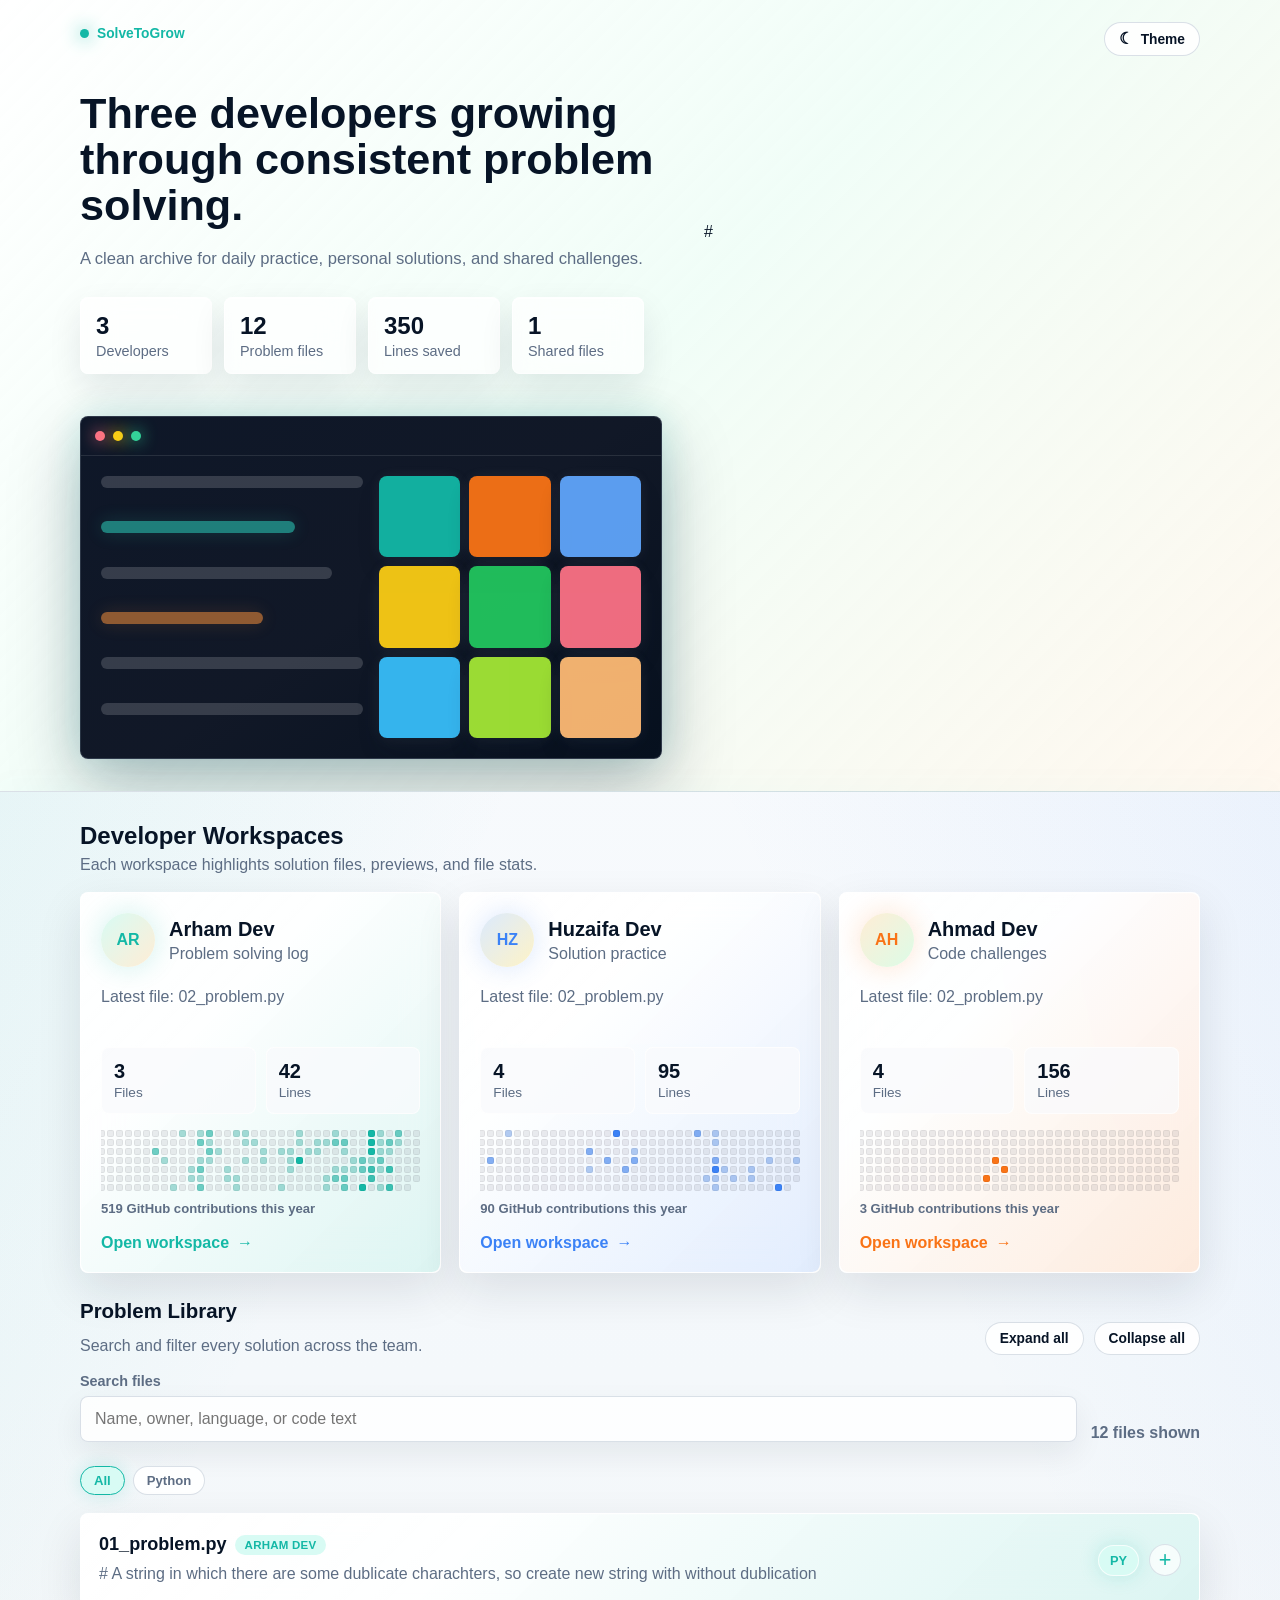
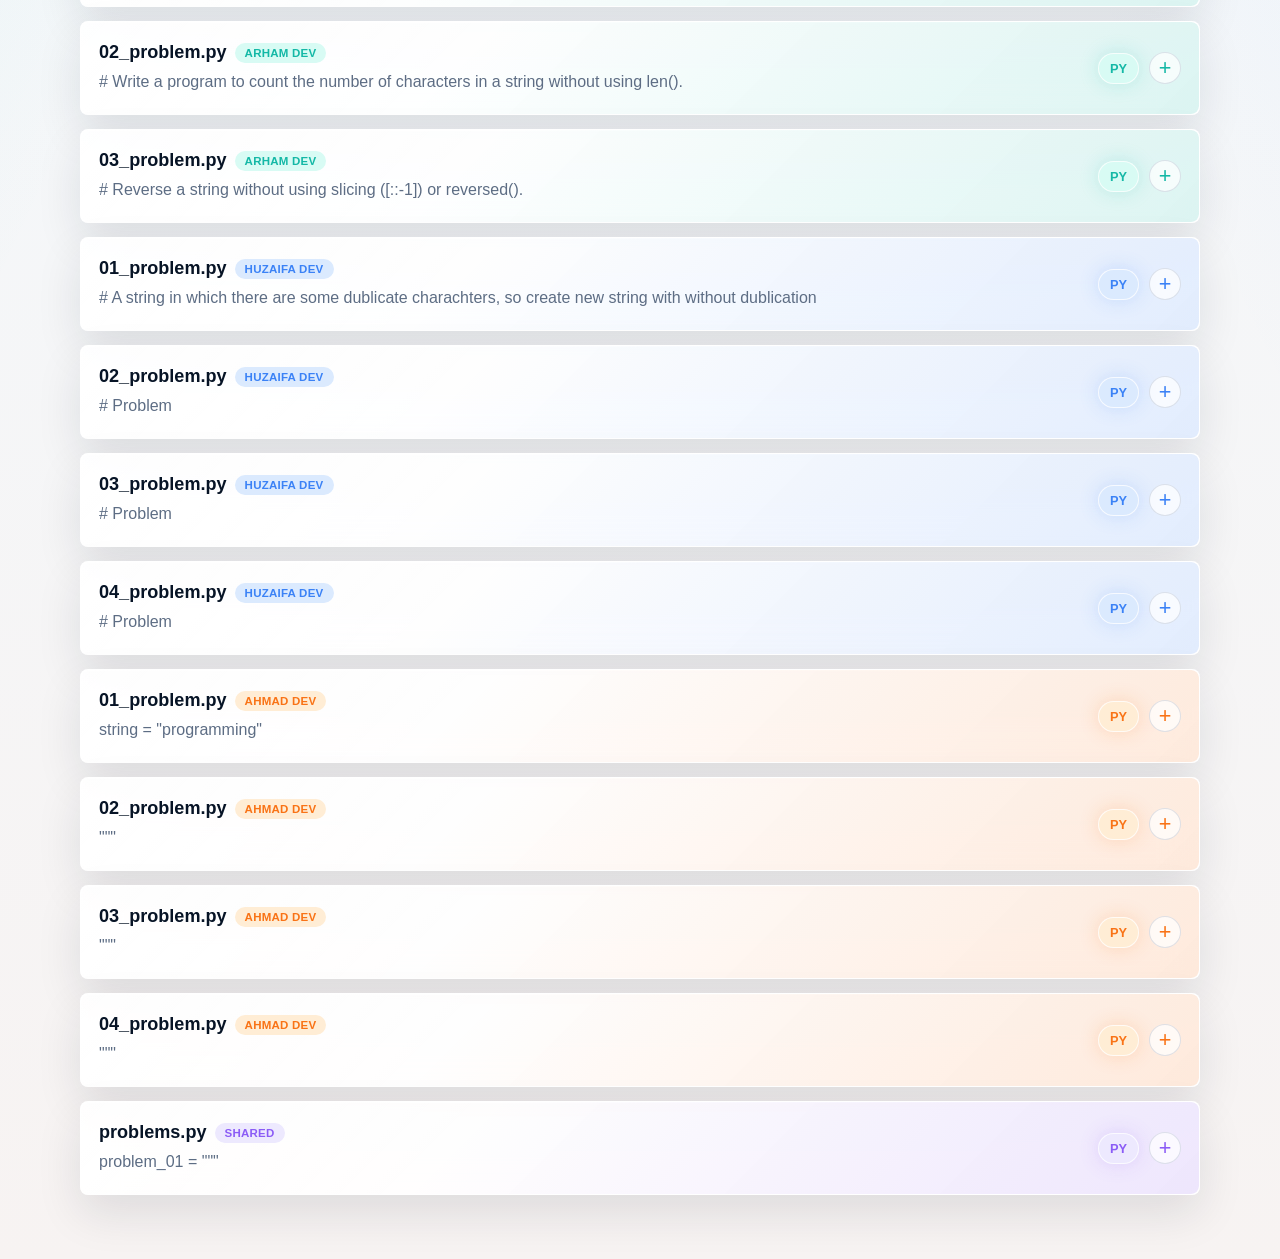
==== commit a94824a0: "chore: regenerate site [skip ci]" ====
--- a/index.html
+++ b/index.html
@@ -122,7 +122,7 @@
           </div>
           
       <div class="contrib is-compact" style="--accent: #14b8a6;" aria-hidden="true">
-        <div class="contrib-scroll"><div class="contrib-weeks"><div class="contrib-week"><span class="contrib-day" data-level="0" title="2025-11-23"></span><span class="contrib-day" data-level="0" title="2025-11-24"></span><span class="contrib-day" data-level="0" title="2025-11-25"></span><span class="contrib-day" data-level="0" title="2025-11-26"></span><span class="contrib-day" data-level="0" title="2025-11-27"></span><span class="contrib-day" data-level="0" title="2025-11-28"></span><span class="contrib-day" data-level="0" title="2025-11-29"></span></div><div class="contrib-week"><span class="contrib-day" data-level="0" title="2025-11-30"></span><span class="contrib-day" data-level="0" title="2025-12-01"></span><span class="contrib-day" data-level="0" title="2025-12-02"></span><span class="contrib-day" data-level="0" title="2025-12-03"></span><span class="contrib-day" data-level="0" title="2025-12-04"></span><span class="contrib-day" data-level="0" title="2025-12-05"></span><span class="contrib-day" data-level="0" title="2025-12-06"></span></div><div class="contrib-week"><span class="contrib-day" data-level="1" title="2025-12-07"></span><span class="contrib-day" data-level="0" title="2025-12-08"></span><span class="contrib-day" data-level="0" title="2025-12-09"></span><span class="contrib-day" data-level="0" title="2025-12-10"></span><span class="contrib-day" data-level="1" title="2025-12-11"></span><span class="contrib-day" data-level="3" title="2025-12-12"></span><span class="contrib-day" data-level="4" title="2025-12-13"></span></div><div class="contrib-week"><span class="contrib-day" data-level="0" title="2025-12-14"></span><span class="contrib-day" data-level="1" title="2025-12-15"></span><span class="contrib-day" data-level="0" title="2025-12-16"></span><span class="contrib-day" data-level="0" title="2025-12-17"></span><span class="contrib-day" data-level="0" title="2025-12-18"></span><span class="contrib-day" data-level="0" title="2025-12-19"></span><span class="contrib-day" data-level="2" title="2025-12-20"></span></div><div class="contrib-week"><span class="contrib-day" data-level="0" title="2025-12-21"></span><span class="contrib-day" data-level="0" title="2025-12-22"></span><span class="contrib-day" data-level="0" title="2025-12-23"></span><span class="contrib-day" data-level="0" title="2025-12-24"></span><span class="contrib-day" data-level="0" title="2025-12-25"></span><span class="contrib-day" data-level="0" title="2025-12-26"></span><span class="contrib-day" data-level="0" title="2025-12-27"></span></div><div class="contrib-week"><span class="contrib-day" data-level="0" title="2025-12-28"></span><span class="contrib-day" data-level="0" title="2025-12-29"></span><span class="contrib-day" data-level="0" title="2025-12-30"></span><span class="contrib-day" data-level="0" title="2025-12-31"></span><span class="contrib-day" data-level="0" title="2026-01-01"></span><span class="contrib-day" data-level="1" title="2026-01-02"></span><span class="contrib-day" data-level="0" title="2026-01-03"></span></div><div class="contrib-week"><span class="contrib-day" data-level="0" title="2026-01-04"></span><span class="contrib-day" data-level="0" title="2026-01-05"></span><span class="contrib-day" data-level="0" title="2026-01-06"></span><span class="contrib-day" data-level="0" title="2026-01-07"></span><span class="contrib-day" data-level="0" title="2026-01-08"></span><span class="contrib-day" data-level="1" title="2026-01-09"></span><span class="contrib-day" data-level="0" title="2026-01-10"></span></div><div class="contrib-week"><span class="contrib-day" data-level="0" title="2026-01-11"></span><span class="contrib-day" data-level="0" title="2026-01-12"></span><span class="contrib-day" data-level="0" title="2026-01-13"></span><span class="contrib-day" data-level="0" title="2026-01-14"></span><span class="contrib-day" data-level="0" title="2026-01-15"></span><span class="contrib-day" data-level="0" title="2026-01-16"></span><span class="contrib-day" data-level="1" title="2026-01-17"></span></div><div class="contrib-week"><span class="contrib-day" data-level="0" title="2026-01-18"></span><span class="contrib-day" data-level="0" title="2026-01-19"></span><span class="contrib-day" data-level="0" title="2026-01-20"></span><span class="contrib-day" data-level="0" title="2026-01-21"></span><span class="contrib-day" data-level="0" title="2026-01-22"></span><span class="contrib-day" data-level="0" title="2026-01-23"></span><span class="contrib-day" data-level="0" title="2026-01-24"></span></div><div class="contrib-week"><span class="contrib-day" data-level="0" title="2026-01-25"></span><span class="contrib-day" data-level="0" title="2026-01-26"></span><span class="contrib-day" data-level="0" title="2026-01-27"></span><span class="contrib-day" data-level="0" title="2026-01-28"></span><span class="contrib-day" data-level="0" title="2026-01-29"></span><span class="contrib-day" data-level="0" title="2026-01-30"></span><span class="contrib-day" data-level="0" title="2026-01-31"></span></div><div class="contrib-week"><span class="contrib-day" data-level="0" title="2026-02-01"></span><span class="contrib-day" data-level="0" title="2026-02-02"></span><span class="contrib-day" data-level="0" title="2026-02-03"></span><span class="contrib-day" data-level="0" title="2026-02-04"></span><span class="contrib-day" data-level="0" title="2026-02-05"></span><span class="contrib-day" data-level="0" title="2026-02-06"></span><span class="contrib-day" data-level="0" title="2026-02-07"></span></div><div class="contrib-week"><span class="contrib-day" data-level="0" title="2026-02-08"></span><span class="contrib-day" data-level="0" title="2026-02-09"></span><span class="contrib-day" data-level="0" title="2026-02-10"></span><span class="contrib-day" data-level="0" title="2026-02-11"></span><span class="contrib-day" data-level="0" title="2026-02-12"></span><span class="contrib-day" data-level="0" title="2026-02-13"></span><span class="contrib-day" data-level="0" title="2026-02-14"></span></div><div class="contrib-week"><span class="contrib-day" data-level="0" title="2026-02-15"></span><span class="contrib-day" data-level="0" title="2026-02-16"></span><span class="contrib-day" data-level="0" title="2026-02-17"></span><span class="contrib-day" data-level="0" title="2026-02-18"></span><span class="contrib-day" data-level="0" title="2026-02-19"></span><span class="contrib-day" data-level="0" title="2026-02-20"></span><span class="contrib-day" data-level="0" title="2026-02-21"></span></div><div class="contrib-week"><span class="contrib-day" data-level="0" title="2026-02-22"></span><span class="contrib-day" data-level="0" title="2026-02-23"></span><span class="contrib-day" data-level="0" title="2026-02-24"></span><span class="contrib-day" data-level="0" title="2026-02-25"></span><span class="contrib-day" data-level="0" title="2026-02-26"></span><span class="contrib-day" data-level="0" title="2026-02-27"></span><span class="contrib-day" data-level="0" title="2026-02-28"></span></div><div class="contrib-week"><span class="contrib-day" data-level="0" title="2026-03-01"></span><span class="contrib-day" data-level="0" title="2026-03-02"></span><span class="contrib-day" data-level="0" title="2026-03-03"></span><span class="contrib-day" data-level="0" title="2026-03-04"></span><span class="contrib-day" data-level="0" title="2026-03-05"></span><span class="contrib-day" data-level="0" title="2026-03-06"></span><span class="contrib-day" data-level="0" title="2026-03-07"></span></div><div class="contrib-week"><span class="contrib-day" data-level="0" title="2026-03-08"></span><span class="contrib-day" data-level="0" title="2026-03-09"></span><span class="contrib-day" data-level="0" title="2026-03-10"></span><span class="contrib-day" data-level="0" title="2026-03-11"></span><span class="contrib-day" data-level="0" title="2026-03-12"></span><span class="contrib-day" data-level="0" title="2026-03-13"></span><span class="contrib-day" data-level="0" title="2026-03-14"></span></div><div class="contrib-week"><span class="contrib-day" data-level="0" title="2026-03-15"></span><span class="contrib-day" data-level="0" title="2026-03-16"></span><span class="contrib-day" data-level="0" title="2026-03-17"></span><span class="contrib-day" data-level="0" title="2026-03-18"></span><span class="contrib-day" data-level="0" title="2026-03-19"></span><span class="contrib-day" data-level="0" title="2026-03-20"></span><span class="contrib-day" data-level="0" title="2026-03-21"></span></div><div class="contrib-week"><span class="contrib-day" data-level="0" title="2026-03-22"></span><span class="contrib-day" data-level="0" title="2026-03-23"></span><span class="contrib-day" data-level="0" title="2026-03-24"></span><span class="contrib-day" data-level="0" title="2026-03-25"></span><span class="contrib-day" data-level="0" title="2026-03-26"></span><span class="contrib-day" data-level="0" title="2026-03-27"></span><span class="contrib-day" data-level="0" title="2026-03-28"></span></div><div class="contrib-week"><span class="contrib-day" data-level="0" title="2026-03-29"></span><span class="contrib-day" data-level="0" title="2026-03-30"></span><span class="contrib-day" data-level="0" title="2026-03-31"></span><span class="contrib-day" data-level="0" title="2026-04-01"></span><span class="contrib-day" data-level="0" title="2026-04-02"></span><span class="contrib-day" data-level="0" title="2026-04-03"></span><span class="contrib-day" data-level="0" title="2026-04-04"></span></div><div class="contrib-week"><span class="contrib-day" data-level="0" title="2026-04-05"></span><span class="contrib-day" data-level="0" title="2026-04-06"></span><span class="contrib-day" data-level="0" title="2026-04-07"></span><span class="contrib-day" data-level="0" title="2026-04-08"></span><span class="contrib-day" data-level="0" title="2026-04-09"></span><span class="contrib-day" data-level="0" title="2026-04-10"></span><span class="contrib-day" data-level="0" title="2026-04-11"></span></div><div class="contrib-week"><span class="contrib-day" data-level="0" title="2026-04-12"></span><span class="contrib-day" data-level="0" title="2026-04-13"></span><span class="contrib-day" data-level="0" title="2026-04-14"></span><span class="contrib-day" data-level="0" title="2026-04-15"></span><span class="contrib-day" data-level="0" title="2026-04-16"></span><span class="contrib-day" data-level="0" title="2026-04-17"></span><span class="contrib-day" data-level="0" title="2026-04-18"></span></div><div class="contrib-week"><span class="contrib-day" data-level="0" title="2026-04-19"></span><span class="contrib-day" data-level="0" title="2026-04-20"></span><span class="contrib-day" data-level="0" title="2026-04-21"></span><span class="contrib-day" data-level="0" title="2026-04-22"></span><span class="contrib-day" data-level="0" title="2026-04-23"></span><span class="contrib-day" data-level="0" title="2026-04-24"></span><span class="contrib-day" data-level="0" title="2026-04-25"></span></div><div class="contrib-week"><span class="contrib-day" data-level="0" title="2026-04-26"></span><span class="contrib-day" data-level="0" title="2026-04-27"></span><span class="contrib-day" data-level="0" title="2026-04-28"></span><span class="contrib-day" data-level="0" title="2026-04-29"></span><span class="contrib-day" data-level="0" title="2026-04-30"></span><span class="contrib-day" data-level="0" title="2026-05-01"></span><span class="contrib-day" data-level="0" title="2026-05-02"></span></div><div class="contrib-week"><span class="contrib-day" data-level="0" title="2026-05-03"></span><span class="contrib-day" data-level="0" title="2026-05-04"></span><span class="contrib-day" data-level="2" title="2026-05-05"></span><span class="contrib-day" data-level="0" title="2026-05-06"></span><span class="contrib-day" data-level="0" title="2026-05-07"></span><span class="contrib-day" data-level="0" title="2026-05-08"></span><span class="contrib-day" data-level="0" title="2026-05-09"></span></div><div class="contrib-week"><span class="contrib-day" data-level="0" title="2026-05-10"></span><span class="contrib-day" data-level="0" title="2026-05-11"></span><span class="contrib-day" data-level="0" title="2026-05-12"></span><span class="contrib-day" data-level="1" title="2026-05-13"></span><span class="contrib-day" data-level="0" title="2026-05-14"></span><span class="contrib-day" data-level="0" title="2026-05-15"></span><span class="contrib-day" data-level="0" title="2026-05-16"></span></div><div class="contrib-week"><span class="contrib-day" data-level="0" title="2026-05-17"></span><span class="contrib-day" data-level="0" title="2026-05-18"></span><span class="contrib-day" data-level="0" title="2026-05-19"></span><span class="contrib-day" data-level="0" title="2026-05-20"></span><span class="contrib-day" data-level="0" title="2026-05-21"></span><span class="contrib-day" data-level="0" title="2026-05-22"></span><span class="contrib-day" data-level="1" title="2026-05-23"></span></div><div class="contrib-week"><span class="contrib-day" data-level="1" title="2026-05-24"></span><span class="contrib-day" data-level="0" title="2026-05-25"></span><span class="contrib-day" data-level="0" title="2026-05-26"></span><span class="contrib-day" data-level="0" title="2026-05-27"></span><span class="contrib-day" data-level="0" title="2026-05-28"></span><span class="contrib-day" data-level="0" title="2026-05-29"></span><span class="contrib-day" data-level="0" title="2026-05-30"></span></div><div class="contrib-week"><span class="contrib-day" data-level="0" title="2026-05-31"></span><span class="contrib-day" data-level="0" title="2026-06-01"></span><span class="contrib-day" data-level="0" title="2026-06-02"></span><span class="contrib-day" data-level="0" title="2026-06-03"></span><span class="contrib-day" data-level="1" title="2026-06-04"></span><span class="contrib-day" data-level="1" title="2026-06-05"></span><span class="contrib-day" data-level="0" title="2026-06-06"></span></div><div class="contrib-week"><span class="contrib-day" data-level="1" title="2026-06-07"></span><span class="contrib-day" data-level="2" title="2026-06-08"></span><span class="contrib-day" data-level="0" title="2026-06-09"></span><span class="contrib-day" data-level="1" title="2026-06-10"></span><span class="contrib-day" data-level="2" title="2026-06-11"></span><span class="contrib-day" data-level="1" title="2026-06-12"></span><span class="contrib-day" data-level="2" title="2026-06-13"></span></div><div class="contrib-week"><span class="contrib-day" data-level="2" title="2026-06-14"></span><span class="contrib-day" data-level="1" title="2026-06-15"></span><span class="contrib-day" data-level="2" title="2026-06-16"></span><span class="contrib-day" data-level="1" title="2026-06-17"></span><span class="contrib-day" data-level="0" title="2026-06-18"></span><span class="contrib-day" data-level="0" title="2026-06-19"></span><span class="contrib-day" data-level="0" title="2026-06-20"></span></div><div class="contrib-week"><span class="contrib-day" data-level="0" title="2026-06-21"></span><span class="contrib-day" data-level="0" title="2026-06-22"></span><span class="contrib-day" data-level="1" title="2026-06-23"></span><span class="contrib-day" data-level="0" title="2026-06-24"></span><span class="contrib-day" data-level="0" title="2026-06-25"></span><span class="contrib-day" data-level="0" title="2026-06-26"></span><span class="contrib-day" data-level="0" title="2026-06-27"></span></div><div class="contrib-week"><span class="contrib-day" data-level="0" title="2026-06-28"></span><span class="contrib-day" data-level="0" title="2026-06-29"></span><span class="contrib-day" data-level="0" title="2026-06-30"></span><span class="contrib-day" data-level="0" title="2026-07-01"></span><span class="contrib-day" data-level="1" title="2026-07-02"></span><span class="contrib-day" data-level="1" title="2026-07-03"></span><span class="contrib-day" data-level="0" title="2026-07-04"></span></div><div class="contrib-week"><span class="contrib-day" data-level="1" title="2026-07-05"></span><span class="contrib-day" data-level="0" title="2026-07-06"></span><span class="contrib-day" data-level="0" title="2026-07-07"></span><span class="contrib-day" data-level="0" title="2026-07-08"></span><span class="contrib-day" data-level="0" title="2026-07-09"></span><span class="contrib-day" data-level="1" title="2026-07-10"></span><span class="contrib-day" data-level="1" title="2026-07-11"></span></div><div class="contrib-week"><span class="contrib-day" data-level="1" title="2026-07-12"></span><span class="contrib-day" data-level="1" title="2026-07-13"></span><span class="contrib-day" data-level="0" title="2026-07-14"></span><span class="contrib-day" data-level="1" title="2026-07-15"></span><span class="contrib-day" data-level="0" title="2026-07-16"></span><span class="contrib-day" data-level="0" title="2026-07-17"></span><span class="contrib-day" data-level="0" title="2026-07-18"></span></div><div class="contrib-week"><span class="contrib-day" data-level="0" title="2026-07-19"></span><span class="contrib-day" data-level="1" title="2026-07-20"></span><span class="contrib-day" data-level="0" title="2026-07-21"></span><span class="contrib-day" data-level="0" title="2026-07-22"></span><span class="contrib-day" data-level="0" title="2026-07-23"></span><span class="contrib-day" data-level="0" title="2026-07-24"></span><span class="contrib-day" data-level="0" title="2026-07-25"></span></div><div class="contrib-week"><span class="contrib-day" data-level="0" title="2026-07-26"></span><span class="contrib-day" data-level="0" title="2026-07-27"></span><span class="contrib-day" data-level="1" title="2026-07-28"></span><span class="contrib-day" data-level="1" title="2026-07-29"></span><span class="contrib-day" data-level="0" title="2026-07-30"></span><span class="contrib-day" data-level="0" title="2026-07-31"></span><span class="contrib-day" data-level="0" title="2026-08-01"></span></div><div class="contrib-week"><span class="contrib-day" data-level="0" title="2026-08-02"></span><span class="contrib-day" data-level="0" title="2026-08-03"></span><span class="contrib-day" data-level="0" title="2026-08-04"></span><span class="contrib-day" data-level="0" title="2026-08-05"></span><span class="contrib-day" data-level="0" title="2026-08-06"></span><span class="contrib-day" data-level="0" title="2026-08-07"></span><span class="contrib-day" data-level="0" title="2026-08-08"></span></div><div class="contrib-week"><span class="contrib-day" data-level="0" title="2026-08-09"></span><span class="contrib-day" data-level="0" title="2026-08-10"></span><span class="contrib-day" data-level="1" title="2026-08-11"></span><span class="contrib-day" data-level="0" title="2026-08-12"></span><span class="contrib-day" data-level="0" title="2026-08-13"></span><span class="contrib-day" data-level="0" title="2026-08-14"></span><span class="contrib-day" data-level="1" title="2026-08-15"></span></div><div class="contrib-week"><span class="contrib-day" data-level="0" title="2026-08-16"></span><span class="contrib-day" data-level="0" title="2026-08-17"></span><span class="contrib-day" data-level="1" title="2026-08-18"></span><span class="contrib-day" data-level="1" title="2026-08-19"></span><span class="contrib-day" data-level="1" title="2026-08-20"></span><span class="contrib-day" data-level="0" title="2026-08-21"></span><span class="contrib-day" data-level="0" title="2026-08-22"></span></div><div class="contrib-week"><span class="contrib-day" data-level="1" title="2026-08-23"></span><span class="contrib-day" data-level="1" title="2026-08-24"></span><span class="contrib-day" data-level="0" title="2026-08-25"></span><span class="contrib-day" data-level="4" title="2026-08-26"></span><span class="contrib-day" data-level="0" title="2026-08-27"></span><span class="contrib-day" data-level="0" title="2026-08-28"></span><span class="contrib-day" data-level="0" title="2026-08-29"></span></div><div class="contrib-week"><span class="contrib-day" data-level="0" title="2026-08-30"></span><span class="contrib-day" data-level="0" title="2026-08-31"></span><span class="contrib-day" data-level="1" title="2026-09-01"></span><span class="contrib-day" data-level="0" title="2026-09-02"></span><span class="contrib-day" data-level="0" title="2026-09-03"></span><span class="contrib-day" data-level="0" title="2026-09-04"></span><span class="contrib-day" data-level="0" title="2026-09-05"></span></div><div class="contrib-week"><span class="contrib-day" data-level="0" title="2026-09-06"></span><span class="contrib-day" data-level="1" title="2026-09-07"></span><span class="contrib-day" data-level="1" title="2026-09-08"></span><span class="contrib-day" data-level="0" title="2026-09-09"></span><span class="contrib-day" data-level="0" title="2026-09-10"></span><span class="contrib-day" data-level="0" title="2026-09-11"></span><span class="contrib-day" data-level="0" title="2026-09-12"></span></div><div class="contrib-week"><span class="contrib-day" data-level="0" title="2026-09-13"></span><span class="contrib-day" data-level="1" title="2026-09-14"></span><span class="contrib-day" data-level="0" title="2026-09-15"></span><span class="contrib-day" data-level="0" title="2026-09-16"></span><span class="contrib-day" data-level="0" title="2026-09-17"></span><span class="contrib-day" data-level="1" title="2026-09-18"></span><span class="contrib-day" data-level="1" title="2026-09-19"></span></div><div class="contrib-week"><span class="contrib-day" data-level="1" title="2026-09-20"></span><span class="contrib-day" data-level="2" title="2026-09-21"></span><span class="contrib-day" data-level="0" title="2026-09-22"></span><span class="contrib-day" data-level="0" title="2026-09-23"></span><span class="contrib-day" data-level="1" title="2026-09-24"></span><span class="contrib-day" data-level="2" title="2026-09-25"></span><span class="contrib-day" data-level="0" title="2026-09-26"></span></div><div class="contrib-week"><span class="contrib-day" data-level="0" title="2026-09-27"></span><span class="contrib-day" data-level="2" title="2026-09-28"></span><span class="contrib-day" data-level="1" title="2026-09-29"></span><span class="contrib-day" data-level="0" title="2026-09-30"></span><span class="contrib-day" data-level="1" title="2026-10-01"></span><span class="contrib-day" data-level="2" title="2026-10-02"></span><span class="contrib-day" data-level="2" title="2026-10-03"></span></div><div class="contrib-week"><span class="contrib-day" data-level="0" title="2026-10-04"></span><span class="contrib-day" data-level="0" title="2026-10-05"></span><span class="contrib-day" data-level="0" title="2026-10-06"></span><span class="contrib-day" data-level="1" title="2026-10-07"></span><span class="contrib-day" data-level="1" title="2026-10-08"></span><span class="contrib-day" data-level="0" title="2026-10-09"></span><span class="contrib-day" data-level="0" title="2026-10-10"></span></div><div class="contrib-week"><span class="contrib-day" data-level="0" title="2026-10-11"></span><span class="contrib-day" data-level="0" title="2026-10-12"></span><span class="contrib-day" data-level="0" title="2026-10-13"></span><span class="contrib-day" data-level="2" title="2026-10-14"></span><span class="contrib-day" data-level="2" title="2026-10-15"></span><span class="contrib-day" data-level="0" title="2026-10-16"></span><span class="contrib-day" data-level="4" title="2026-10-17"></span></div><div class="contrib-week"><span class="contrib-day" data-level="4" title="2026-10-18"></span><span class="contrib-day" data-level="4" title="2026-10-19"></span><span class="contrib-day" data-level="4" title="2026-10-20"></span><span class="contrib-day" data-level="1" title="2026-10-21"></span><span class="contrib-day" data-level="3" title="2026-10-22"></span><span class="contrib-day" data-level="3" title="2026-10-23"></span><span class="contrib-day" data-level="0" title="2026-10-24"></span></div><div class="contrib-week"><span class="contrib-day" data-level="1" title="2026-10-25"></span><span class="contrib-day" data-level="1" title="2026-10-26"></span><span class="contrib-day" data-level="1" title="2026-10-27"></span><span class="contrib-day" data-level="2" title="2026-10-28"></span><span class="contrib-day" data-level="1" title="2026-10-29"></span><span class="contrib-day" data-level="0" title="2026-10-30"></span><span class="contrib-day" data-level="1" title="2026-10-31"></span></div><div class="contrib-week"><span class="contrib-day" data-level="0" title="2026-11-01"></span><span class="contrib-day" data-level="2" title="2026-11-02"></span><span class="contrib-day" data-level="1" title="2026-11-03"></span><span class="contrib-day" data-level="0" title="2026-11-04"></span><span class="contrib-day" data-level="3" title="2026-11-05"></span><span class="contrib-day" data-level="0" title="2026-11-06"></span><span class="contrib-day" data-level="3" title="2026-11-07"></span></div><div class="contrib-week"><span class="contrib-day" data-level="2" title="2026-11-08"></span><span class="contrib-day" data-level="1" title="2026-11-09"></span><span class="contrib-day" data-level="0" title="2026-11-10"></span><span class="contrib-day" data-level="0" title="2026-11-11"></span><span class="contrib-day" data-level="0" title="2026-11-12"></span><span class="contrib-day" data-level="0" title="2026-11-13"></span><span class="contrib-day" data-level="0" title="2026-11-14"></span></div><div class="contrib-week"><span class="contrib-day" data-level="0" title="2026-11-15"></span><span class="contrib-day" data-level="0" title="2026-11-16"></span><span class="contrib-day" data-level="0" title="2026-11-17"></span><span class="contrib-day" data-level="0" title="2026-11-18"></span><span class="contrib-day" data-level="0" title="2026-11-19"></span><span class="contrib-day" data-level="0" title="2026-11-20"></span><span class="contrib-day" data-level="0" title="2026-11-21"></span></div><div class="contrib-week"><span class="contrib-day" data-level="0" title="2026-11-22"></span><span class="contrib-day" data-level="0" title="2026-11-23"></span><span class="contrib-day" data-level="0" title="2026-11-24"></span><span class="contrib-day" data-level="0" title="2026-11-25"></span><span class="contrib-day" data-level="0" title="2026-11-26"></span><span class="contrib-day" data-level="e"></span><span class="contrib-day" data-level="e"></span></div></div></div>
+        <div class="contrib-scroll"><div class="contrib-weeks"><div class="contrib-week"><span class="contrib-day" data-level="0" title="2025-11-23"></span><span class="contrib-day" data-level="0" title="2025-11-24"></span><span class="contrib-day" data-level="0" title="2025-11-25"></span><span class="contrib-day" data-level="0" title="2025-11-26"></span><span class="contrib-day" data-level="0" title="2025-11-27"></span><span class="contrib-day" data-level="0" title="2025-11-28"></span><span class="contrib-day" data-level="0" title="2025-11-29"></span></div><div class="contrib-week"><span class="contrib-day" data-level="0" title="2025-11-30"></span><span class="contrib-day" data-level="0" title="2025-12-01"></span><span class="contrib-day" data-level="0" title="2025-12-02"></span><span class="contrib-day" data-level="0" title="2025-12-03"></span><span class="contrib-day" data-level="0" title="2025-12-04"></span><span class="contrib-day" data-level="0" title="2025-12-05"></span><span class="contrib-day" data-level="0" title="2025-12-06"></span></div><div class="contrib-week"><span class="contrib-day" data-level="1" title="2025-12-07"></span><span class="contrib-day" data-level="0" title="2025-12-08"></span><span class="contrib-day" data-level="0" title="2025-12-09"></span><span class="contrib-day" data-level="0" title="2025-12-10"></span><span class="contrib-day" data-level="1" title="2025-12-11"></span><span class="contrib-day" data-level="3" title="2025-12-12"></span><span class="contrib-day" data-level="4" title="2025-12-13"></span></div><div class="contrib-week"><span class="contrib-day" data-level="0" title="2025-12-14"></span><span class="contrib-day" data-level="1" title="2025-12-15"></span><span class="contrib-day" data-level="0" title="2025-12-16"></span><span class="contrib-day" data-level="0" title="2025-12-17"></span><span class="contrib-day" data-level="0" title="2025-12-18"></span><span class="contrib-day" data-level="0" title="2025-12-19"></span><span class="contrib-day" data-level="2" title="2025-12-20"></span></div><div class="contrib-week"><span class="contrib-day" data-level="0" title="2025-12-21"></span><span class="contrib-day" data-level="0" title="2025-12-22"></span><span class="contrib-day" data-level="0" title="2025-12-23"></span><span class="contrib-day" data-level="0" title="2025-12-24"></span><span class="contrib-day" data-level="0" title="2025-12-25"></span><span class="contrib-day" data-level="0" title="2025-12-26"></span><span class="contrib-day" data-level="0" title="2025-12-27"></span></div><div class="contrib-week"><span class="contrib-day" data-level="0" title="2025-12-28"></span><span class="contrib-day" data-level="0" title="2025-12-29"></span><span class="contrib-day" data-level="0" title="2025-12-30"></span><span class="contrib-day" data-level="0" title="2025-12-31"></span><span class="contrib-day" data-level="0" title="2026-01-01"></span><span class="contrib-day" data-level="1" title="2026-01-02"></span><span class="contrib-day" data-level="0" title="2026-01-03"></span></div><div class="contrib-week"><span class="contrib-day" data-level="0" title="2026-01-04"></span><span class="contrib-day" data-level="0" title="2026-01-05"></span><span class="contrib-day" data-level="0" title="2026-01-06"></span><span class="contrib-day" data-level="0" title="2026-01-07"></span><span class="contrib-day" data-level="0" title="2026-01-08"></span><span class="contrib-day" data-level="1" title="2026-01-09"></span><span class="contrib-day" data-level="0" title="2026-01-10"></span></div><div class="contrib-week"><span class="contrib-day" data-level="0" title="2026-01-11"></span><span class="contrib-day" data-level="0" title="2026-01-12"></span><span class="contrib-day" data-level="0" title="2026-01-13"></span><span class="contrib-day" data-level="0" title="2026-01-14"></span><span class="contrib-day" data-level="0" title="2026-01-15"></span><span class="contrib-day" data-level="0" title="2026-01-16"></span><span class="contrib-day" data-level="1" title="2026-01-17"></span></div><div class="contrib-week"><span class="contrib-day" data-level="0" title="2026-01-18"></span><span class="contrib-day" data-level="0" title="2026-01-19"></span><span class="contrib-day" data-level="0" title="2026-01-20"></span><span class="contrib-day" data-level="0" title="2026-01-21"></span><span class="contrib-day" data-level="0" title="2026-01-22"></span><span class="contrib-day" data-level="0" title="2026-01-23"></span><span class="contrib-day" data-level="0" title="2026-01-24"></span></div><div class="contrib-week"><span class="contrib-day" data-level="0" title="2026-01-25"></span><span class="contrib-day" data-level="0" title="2026-01-26"></span><span class="contrib-day" data-level="0" title="2026-01-27"></span><span class="contrib-day" data-level="0" title="2026-01-28"></span><span class="contrib-day" data-level="0" title="2026-01-29"></span><span class="contrib-day" data-level="0" title="2026-01-30"></span><span class="contrib-day" data-level="0" title="2026-01-31"></span></div><div class="contrib-week"><span class="contrib-day" data-level="0" title="2026-02-01"></span><span class="contrib-day" data-level="0" title="2026-02-02"></span><span class="contrib-day" data-level="0" title="2026-02-03"></span><span class="contrib-day" data-level="0" title="2026-02-04"></span><span class="contrib-day" data-level="0" title="2026-02-05"></span><span class="contrib-day" data-level="0" title="2026-02-06"></span><span class="contrib-day" data-level="0" title="2026-02-07"></span></div><div class="contrib-week"><span class="contrib-day" data-level="0" title="2026-02-08"></span><span class="contrib-day" data-level="0" title="2026-02-09"></span><span class="contrib-day" data-level="0" title="2026-02-10"></span><span class="contrib-day" data-level="0" title="2026-02-11"></span><span class="contrib-day" data-level="0" title="2026-02-12"></span><span class="contrib-day" data-level="0" title="2026-02-13"></span><span class="contrib-day" data-level="0" title="2026-02-14"></span></div><div class="contrib-week"><span class="contrib-day" data-level="0" title="2026-02-15"></span><span class="contrib-day" data-level="0" title="2026-02-16"></span><span class="contrib-day" data-level="0" title="2026-02-17"></span><span class="contrib-day" data-level="0" title="2026-02-18"></span><span class="contrib-day" data-level="0" title="2026-02-19"></span><span class="contrib-day" data-level="0" title="2026-02-20"></span><span class="contrib-day" data-level="0" title="2026-02-21"></span></div><div class="contrib-week"><span class="contrib-day" data-level="0" title="2026-02-22"></span><span class="contrib-day" data-level="0" title="2026-02-23"></span><span class="contrib-day" data-level="0" title="2026-02-24"></span><span class="contrib-day" data-level="0" title="2026-02-25"></span><span class="contrib-day" data-level="0" title="2026-02-26"></span><span class="contrib-day" data-level="0" title="2026-02-27"></span><span class="contrib-day" data-level="0" title="2026-02-28"></span></div><div class="contrib-week"><span class="contrib-day" data-level="0" title="2026-03-01"></span><span class="contrib-day" data-level="0" title="2026-03-02"></span><span class="contrib-day" data-level="0" title="2026-03-03"></span><span class="contrib-day" data-level="0" title="2026-03-04"></span><span class="contrib-day" data-level="0" title="2026-03-05"></span><span class="contrib-day" data-level="0" title="2026-03-06"></span><span class="contrib-day" data-level="0" title="2026-03-07"></span></div><div class="contrib-week"><span class="contrib-day" data-level="0" title="2026-03-08"></span><span class="contrib-day" data-level="0" title="2026-03-09"></span><span class="contrib-day" data-level="0" title="2026-03-10"></span><span class="contrib-day" data-level="0" title="2026-03-11"></span><span class="contrib-day" data-level="0" title="2026-03-12"></span><span class="contrib-day" data-level="0" title="2026-03-13"></span><span class="contrib-day" data-level="0" title="2026-03-14"></span></div><div class="contrib-week"><span class="contrib-day" data-level="0" title="2026-03-15"></span><span class="contrib-day" data-level="0" title="2026-03-16"></span><span class="contrib-day" data-level="0" title="2026-03-17"></span><span class="contrib-day" data-level="0" title="2026-03-18"></span><span class="contrib-day" data-level="0" title="2026-03-19"></span><span class="contrib-day" data-level="0" title="2026-03-20"></span><span class="contrib-day" data-level="0" title="2026-03-21"></span></div><div class="contrib-week"><span class="contrib-day" data-level="0" title="2026-03-22"></span><span class="contrib-day" data-level="0" title="2026-03-23"></span><span class="contrib-day" data-level="0" title="2026-03-24"></span><span class="contrib-day" data-level="0" title="2026-03-25"></span><span class="contrib-day" data-level="0" title="2026-03-26"></span><span class="contrib-day" data-level="0" title="2026-03-27"></span><span class="contrib-day" data-level="0" title="2026-03-28"></span></div><div class="contrib-week"><span class="contrib-day" data-level="0" title="2026-03-29"></span><span class="contrib-day" data-level="0" title="2026-03-30"></span><span class="contrib-day" data-level="0" title="2026-03-31"></span><span class="contrib-day" data-level="0" title="2026-04-01"></span><span class="contrib-day" data-level="0" title="2026-04-02"></span><span class="contrib-day" data-level="0" title="2026-04-03"></span><span class="contrib-day" data-level="0" title="2026-04-04"></span></div><div class="contrib-week"><span class="contrib-day" data-level="0" title="2026-04-05"></span><span class="contrib-day" data-level="0" title="2026-04-06"></span><span class="contrib-day" data-level="0" title="2026-04-07"></span><span class="contrib-day" data-level="0" title="2026-04-08"></span><span class="contrib-day" data-level="0" title="2026-04-09"></span><span class="contrib-day" data-level="0" title="2026-04-10"></span><span class="contrib-day" data-level="0" title="2026-04-11"></span></div><div class="contrib-week"><span class="contrib-day" data-level="0" title="2026-04-12"></span><span class="contrib-day" data-level="0" title="2026-04-13"></span><span class="contrib-day" data-level="0" title="2026-04-14"></span><span class="contrib-day" data-level="0" title="2026-04-15"></span><span class="contrib-day" data-level="0" title="2026-04-16"></span><span class="contrib-day" data-level="0" title="2026-04-17"></span><span class="contrib-day" data-level="0" title="2026-04-18"></span></div><div class="contrib-week"><span class="contrib-day" data-level="0" title="2026-04-19"></span><span class="contrib-day" data-level="0" title="2026-04-20"></span><span class="contrib-day" data-level="0" title="2026-04-21"></span><span class="contrib-day" data-level="0" title="2026-04-22"></span><span class="contrib-day" data-level="0" title="2026-04-23"></span><span class="contrib-day" data-level="0" title="2026-04-24"></span><span class="contrib-day" data-level="0" title="2026-04-25"></span></div><div class="contrib-week"><span class="contrib-day" data-level="0" title="2026-04-26"></span><span class="contrib-day" data-level="0" title="2026-04-27"></span><span class="contrib-day" data-level="0" title="2026-04-28"></span><span class="contrib-day" data-level="0" title="2026-04-29"></span><span class="contrib-day" data-level="0" title="2026-04-30"></span><span class="contrib-day" data-level="0" title="2026-05-01"></span><span class="contrib-day" data-level="0" title="2026-05-02"></span></div><div class="contrib-week"><span class="contrib-day" data-level="0" title="2026-05-03"></span><span class="contrib-day" data-level="0" title="2026-05-04"></span><span class="contrib-day" data-level="2" title="2026-05-05"></span><span class="contrib-day" data-level="0" title="2026-05-06"></span><span class="contrib-day" data-level="0" title="2026-05-07"></span><span class="contrib-day" data-level="0" title="2026-05-08"></span><span class="contrib-day" data-level="0" title="2026-05-09"></span></div><div class="contrib-week"><span class="contrib-day" data-level="0" title="2026-05-10"></span><span class="contrib-day" data-level="0" title="2026-05-11"></span><span class="contrib-day" data-level="0" title="2026-05-12"></span><span class="contrib-day" data-level="1" title="2026-05-13"></span><span class="contrib-day" data-level="0" title="2026-05-14"></span><span class="contrib-day" data-level="0" title="2026-05-15"></span><span class="contrib-day" data-level="0" title="2026-05-16"></span></div><div class="contrib-week"><span class="contrib-day" data-level="0" title="2026-05-17"></span><span class="contrib-day" data-level="0" title="2026-05-18"></span><span class="contrib-day" data-level="0" title="2026-05-19"></span><span class="contrib-day" data-level="0" title="2026-05-20"></span><span class="contrib-day" data-level="0" title="2026-05-21"></span><span class="contrib-day" data-level="0" title="2026-05-22"></span><span class="contrib-day" data-level="1" title="2026-05-23"></span></div><div class="contrib-week"><span class="contrib-day" data-level="1" title="2026-05-24"></span><span class="contrib-day" data-level="0" title="2026-05-25"></span><span class="contrib-day" data-level="0" title="2026-05-26"></span><span class="contrib-day" data-level="0" title="2026-05-27"></span><span class="contrib-day" data-level="0" title="2026-05-28"></span><span class="contrib-day" data-level="0" title="2026-05-29"></span><span class="contrib-day" data-level="0" title="2026-05-30"></span></div><div class="contrib-week"><span class="contrib-day" data-level="0" title="2026-05-31"></span><span class="contrib-day" data-level="0" title="2026-06-01"></span><span class="contrib-day" data-level="0" title="2026-06-02"></span><span class="contrib-day" data-level="0" title="2026-06-03"></span><span class="contrib-day" data-level="1" title="2026-06-04"></span><span class="contrib-day" data-level="1" title="2026-06-05"></span><span class="contrib-day" data-level="0" title="2026-06-06"></span></div><div class="contrib-week"><span class="contrib-day" data-level="1" title="2026-06-07"></span><span class="contrib-day" data-level="2" title="2026-06-08"></span><span class="contrib-day" data-level="0" title="2026-06-09"></span><span class="contrib-day" data-level="1" title="2026-06-10"></span><span class="contrib-day" data-level="2" title="2026-06-11"></span><span class="contrib-day" data-level="1" title="2026-06-12"></span><span class="contrib-day" data-level="2" title="2026-06-13"></span></div><div class="contrib-week"><span class="contrib-day" data-level="2" title="2026-06-14"></span><span class="contrib-day" data-level="1" title="2026-06-15"></span><span class="contrib-day" data-level="2" title="2026-06-16"></span><span class="contrib-day" data-level="1" title="2026-06-17"></span><span class="contrib-day" data-level="0" title="2026-06-18"></span><span class="contrib-day" data-level="0" title="2026-06-19"></span><span class="contrib-day" data-level="0" title="2026-06-20"></span></div><div class="contrib-week"><span class="contrib-day" data-level="0" title="2026-06-21"></span><span class="contrib-day" data-level="0" title="2026-06-22"></span><span class="contrib-day" data-level="1" title="2026-06-23"></span><span class="contrib-day" data-level="0" title="2026-06-24"></span><span class="contrib-day" data-level="0" title="2026-06-25"></span><span class="contrib-day" data-level="0" title="2026-06-26"></span><span class="contrib-day" data-level="0" title="2026-06-27"></span></div><div class="contrib-week"><span class="contrib-day" data-level="0" title="2026-06-28"></span><span class="contrib-day" data-level="0" title="2026-06-29"></span><span class="contrib-day" data-level="0" title="2026-06-30"></span><span class="contrib-day" data-level="0" title="2026-07-01"></span><span class="contrib-day" data-level="1" title="2026-07-02"></span><span class="contrib-day" data-level="1" title="2026-07-03"></span><span class="contrib-day" data-level="0" title="2026-07-04"></span></div><div class="contrib-week"><span class="contrib-day" data-level="1" title="2026-07-05"></span><span class="contrib-day" data-level="0" title="2026-07-06"></span><span class="contrib-day" data-level="0" title="2026-07-07"></span><span class="contrib-day" data-level="0" title="2026-07-08"></span><span class="contrib-day" data-level="0" title="2026-07-09"></span><span class="contrib-day" data-level="1" title="2026-07-10"></span><span class="contrib-day" data-level="1" title="2026-07-11"></span></div><div class="contrib-week"><span class="contrib-day" data-level="1" title="2026-07-12"></span><span class="contrib-day" data-level="1" title="2026-07-13"></span><span class="contrib-day" data-level="0" title="2026-07-14"></span><span class="contrib-day" data-level="1" title="2026-07-15"></span><span class="contrib-day" data-level="0" title="2026-07-16"></span><span class="contrib-day" data-level="0" title="2026-07-17"></span><span class="contrib-day" data-level="0" title="2026-07-18"></span></div><div class="contrib-week"><span class="contrib-day" data-level="0" title="2026-07-19"></span><span class="contrib-day" data-level="1" title="2026-07-20"></span><span class="contrib-day" data-level="0" title="2026-07-21"></span><span class="contrib-day" data-level="0" title="2026-07-22"></span><span class="contrib-day" data-level="0" title="2026-07-23"></span><span class="contrib-day" data-level="0" title="2026-07-24"></span><span class="contrib-day" data-level="0" title="2026-07-25"></span></div><div class="contrib-week"><span class="contrib-day" data-level="0" title="2026-07-26"></span><span class="contrib-day" data-level="0" title="2026-07-27"></span><span class="contrib-day" data-level="1" title="2026-07-28"></span><span class="contrib-day" data-level="1" title="2026-07-29"></span><span class="contrib-day" data-level="0" title="2026-07-30"></span><span class="contrib-day" data-level="0" title="2026-07-31"></span><span class="contrib-day" data-level="0" title="2026-08-01"></span></div><div class="contrib-week"><span class="contrib-day" data-level="0" title="2026-08-02"></span><span class="contrib-day" data-level="0" title="2026-08-03"></span><span class="contrib-day" data-level="0" title="2026-08-04"></span><span class="contrib-day" data-level="0" title="2026-08-05"></span><span class="contrib-day" data-level="0" title="2026-08-06"></span><span class="contrib-day" data-level="0" title="2026-08-07"></span><span class="contrib-day" data-level="0" title="2026-08-08"></span></div><div class="contrib-week"><span class="contrib-day" data-level="0" title="2026-08-09"></span><span class="contrib-day" data-level="0" title="2026-08-10"></span><span class="contrib-day" data-level="1" title="2026-08-11"></span><span class="contrib-day" data-level="0" title="2026-08-12"></span><span class="contrib-day" data-level="0" title="2026-08-13"></span><span class="contrib-day" data-level="0" title="2026-08-14"></span><span class="contrib-day" data-level="1" title="2026-08-15"></span></div><div class="contrib-week"><span class="contrib-day" data-level="0" title="2026-08-16"></span><span class="contrib-day" data-level="0" title="2026-08-17"></span><span class="contrib-day" data-level="1" title="2026-08-18"></span><span class="contrib-day" data-level="1" title="2026-08-19"></span><span class="contrib-day" data-level="1" title="2026-08-20"></span><span class="contrib-day" data-level="0" title="2026-08-21"></span><span class="contrib-day" data-level="0" title="2026-08-22"></span></div><div class="contrib-week"><span class="contrib-day" data-level="1" title="2026-08-23"></span><span class="contrib-day" data-level="1" title="2026-08-24"></span><span class="contrib-day" data-level="0" title="2026-08-25"></span><span class="contrib-day" data-level="4" title="2026-08-26"></span><span class="contrib-day" data-level="0" title="2026-08-27"></span><span class="contrib-day" data-level="0" title="2026-08-28"></span><span class="contrib-day" data-level="0" title="2026-08-29"></span></div><div class="contrib-week"><span class="contrib-day" data-level="0" title="2026-08-30"></span><span class="contrib-day" data-level="0" title="2026-08-31"></span><span class="contrib-day" data-level="1" title="2026-09-01"></span><span class="contrib-day" data-level="0" title="2026-09-02"></span><span class="contrib-day" data-level="0" title="2026-09-03"></span><span class="contrib-day" data-level="0" title="2026-09-04"></span><span class="contrib-day" data-level="0" title="2026-09-05"></span></div><div class="contrib-week"><span class="contrib-day" data-level="0" title="2026-09-06"></span><span class="contrib-day" data-level="1" title="2026-09-07"></span><span class="contrib-day" data-level="1" title="2026-09-08"></span><span class="contrib-day" data-level="0" title="2026-09-09"></span><span class="contrib-day" data-level="0" title="2026-09-10"></span><span class="contrib-day" data-level="0" title="2026-09-11"></span><span class="contrib-day" data-level="0" title="2026-09-12"></span></div><div class="contrib-week"><span class="contrib-day" data-level="0" title="2026-09-13"></span><span class="contrib-day" data-level="1" title="2026-09-14"></span><span class="contrib-day" data-level="0" title="2026-09-15"></span><span class="contrib-day" data-level="0" title="2026-09-16"></span><span class="contrib-day" data-level="0" title="2026-09-17"></span><span class="contrib-day" data-level="1" title="2026-09-18"></span><span class="contrib-day" data-level="1" title="2026-09-19"></span></div><div class="contrib-week"><span class="contrib-day" data-level="1" title="2026-09-20"></span><span class="contrib-day" data-level="2" title="2026-09-21"></span><span class="contrib-day" data-level="0" title="2026-09-22"></span><span class="contrib-day" data-level="0" title="2026-09-23"></span><span class="contrib-day" data-level="1" title="2026-09-24"></span><span class="contrib-day" data-level="2" title="2026-09-25"></span><span class="contrib-day" data-level="0" title="2026-09-26"></span></div><div class="contrib-week"><span class="contrib-day" data-level="0" title="2026-09-27"></span><span class="contrib-day" data-level="2" title="2026-09-28"></span><span class="contrib-day" data-level="1" title="2026-09-29"></span><span class="contrib-day" data-level="0" title="2026-09-30"></span><span class="contrib-day" data-level="1" title="2026-10-01"></span><span class="contrib-day" data-level="2" title="2026-10-02"></span><span class="contrib-day" data-level="2" title="2026-10-03"></span></div><div class="contrib-week"><span class="contrib-day" data-level="0" title="2026-10-04"></span><span class="contrib-day" data-level="0" title="2026-10-05"></span><span class="contrib-day" data-level="0" title="2026-10-06"></span><span class="contrib-day" data-level="1" title="2026-10-07"></span><span class="contrib-day" data-level="1" title="2026-10-08"></span><span class="contrib-day" data-level="0" title="2026-10-09"></span><span class="contrib-day" data-level="0" title="2026-10-10"></span></div><div class="contrib-week"><span class="contrib-day" data-level="0" title="2026-10-11"></span><span class="contrib-day" data-level="0" title="2026-10-12"></span><span class="contrib-day" data-level="0" title="2026-10-13"></span><span class="contrib-day" data-level="2" title="2026-10-14"></span><span class="contrib-day" data-level="2" title="2026-10-15"></span><span class="contrib-day" data-level="0" title="2026-10-16"></span><span class="contrib-day" data-level="4" title="2026-10-17"></span></div><div class="contrib-week"><span class="contrib-day" data-level="4" title="2026-10-18"></span><span class="contrib-day" data-level="4" title="2026-10-19"></span><span class="contrib-day" data-level="4" title="2026-10-20"></span><span class="contrib-day" data-level="1" title="2026-10-21"></span><span class="contrib-day" data-level="3" title="2026-10-22"></span><span class="contrib-day" data-level="3" title="2026-10-23"></span><span class="contrib-day" data-level="0" title="2026-10-24"></span></div><div class="contrib-week"><span class="contrib-day" data-level="1" title="2026-10-25"></span><span class="contrib-day" data-level="1" title="2026-10-26"></span><span class="contrib-day" data-level="1" title="2026-10-27"></span><span class="contrib-day" data-level="2" title="2026-10-28"></span><span class="contrib-day" data-level="1" title="2026-10-29"></span><span class="contrib-day" data-level="0" title="2026-10-30"></span><span class="contrib-day" data-level="1" title="2026-10-31"></span></div><div class="contrib-week"><span class="contrib-day" data-level="0" title="2026-11-01"></span><span class="contrib-day" data-level="2" title="2026-11-02"></span><span class="contrib-day" data-level="1" title="2026-11-03"></span><span class="contrib-day" data-level="0" title="2026-11-04"></span><span class="contrib-day" data-level="3" title="2026-11-05"></span><span class="contrib-day" data-level="0" title="2026-11-06"></span><span class="contrib-day" data-level="3" title="2026-11-07"></span></div><div class="contrib-week"><span class="contrib-day" data-level="2" title="2026-11-08"></span><span class="contrib-day" data-level="1" title="2026-11-09"></span><span class="contrib-day" data-level="0" title="2026-11-10"></span><span class="contrib-day" data-level="0" title="2026-11-11"></span><span class="contrib-day" data-level="0" title="2026-11-12"></span><span class="contrib-day" data-level="0" title="2026-11-13"></span><span class="contrib-day" data-level="0" title="2026-11-14"></span></div><div class="contrib-week"><span class="contrib-day" data-level="0" title="2026-11-15"></span><span class="contrib-day" data-level="0" title="2026-11-16"></span><span class="contrib-day" data-level="0" title="2026-11-17"></span><span class="contrib-day" data-level="0" title="2026-11-18"></span><span class="contrib-day" data-level="0" title="2026-11-19"></span><span class="contrib-day" data-level="0" title="2026-11-20"></span><span class="contrib-day" data-level="0" title="2026-11-21"></span></div><div class="contrib-week"><span class="contrib-day" data-level="0" title="2026-11-22"></span><span class="contrib-day" data-level="0" title="2026-11-23"></span><span class="contrib-day" data-level="0" title="2026-11-24"></span><span class="contrib-day" data-level="0" title="2026-11-25"></span><span class="contrib-day" data-level="0" title="2026-11-26"></span><span class="contrib-day" data-level="0" title="2026-11-27"></span><span class="contrib-day" data-level="e"></span></div></div></div>
       </div>
         
           <p class="contrib-note">519 GitHub contributions this year</p>
@@ -153,7 +153,7 @@
           </div>
           
       <div class="contrib is-compact" style="--accent: #3b82f6;" aria-hidden="true">
-        <div class="contrib-scroll"><div class="contrib-weeks"><div class="contrib-week"><span class="contrib-day" data-level="4" title="2025-11-23"></span><span class="contrib-day" data-level="2" title="2025-11-24"></span><span class="contrib-day" data-level="0" title="2025-11-25"></span><span class="contrib-day" data-level="4" title="2025-11-26"></span><span class="contrib-day" data-level="0" title="2025-11-27"></span><span class="contrib-day" data-level="0" title="2025-11-28"></span><span class="contrib-day" data-level="0" title="2025-11-29"></span></div><div class="contrib-week"><span class="contrib-day" data-level="0" title="2025-11-30"></span><span class="contrib-day" data-level="0" title="2025-12-01"></span><span class="contrib-day" data-level="0" title="2025-12-02"></span><span class="contrib-day" data-level="0" title="2025-12-03"></span><span class="contrib-day" data-level="0" title="2025-12-04"></span><span class="contrib-day" data-level="0" title="2025-12-05"></span><span class="contrib-day" data-level="0" title="2025-12-06"></span></div><div class="contrib-week"><span class="contrib-day" data-level="0" title="2025-12-07"></span><span class="contrib-day" data-level="0" title="2025-12-08"></span><span class="contrib-day" data-level="0" title="2025-12-09"></span><span class="contrib-day" data-level="0" title="2025-12-10"></span><span class="contrib-day" data-level="0" title="2025-12-11"></span><span class="contrib-day" data-level="0" title="2025-12-12"></span><span class="contrib-day" data-level="0" title="2025-12-13"></span></div><div class="contrib-week"><span class="contrib-day" data-level="0" title="2025-12-14"></span><span class="contrib-day" data-level="2" title="2025-12-15"></span><span class="contrib-day" data-level="0" title="2025-12-16"></span><span class="contrib-day" data-level="0" title="2025-12-17"></span><span class="contrib-day" data-level="0" title="2025-12-18"></span><span class="contrib-day" data-level="0" title="2025-12-19"></span><span class="contrib-day" data-level="0" title="2025-12-20"></span></div><div class="contrib-week"><span class="contrib-day" data-level="0" title="2025-12-21"></span><span class="contrib-day" data-level="0" title="2025-12-22"></span><span class="contrib-day" data-level="0" title="2025-12-23"></span><span class="contrib-day" data-level="0" title="2025-12-24"></span><span class="contrib-day" data-level="0" title="2025-12-25"></span><span class="contrib-day" data-level="0" title="2025-12-26"></span><span class="contrib-day" data-level="0" title="2025-12-27"></span></div><div class="contrib-week"><span class="contrib-day" data-level="0" title="2025-12-28"></span><span class="contrib-day" data-level="0" title="2025-12-29"></span><span class="contrib-day" data-level="0" title="2025-12-30"></span><span class="contrib-day" data-level="0" title="2025-12-31"></span><span class="contrib-day" data-level="0" title="2026-01-01"></span><span class="contrib-day" data-level="0" title="2026-01-02"></span><span class="contrib-day" data-level="0" title="2026-01-03"></span></div><div class="contrib-week"><span class="contrib-day" data-level="0" title="2026-01-04"></span><span class="contrib-day" data-level="0" title="2026-01-05"></span><span class="contrib-day" data-level="0" title="2026-01-06"></span><span class="contrib-day" data-level="0" title="2026-01-07"></span><span class="contrib-day" data-level="0" title="2026-01-08"></span><span class="contrib-day" data-level="0" title="2026-01-09"></span><span class="contrib-day" data-level="0" title="2026-01-10"></span></div><div class="contrib-week"><span class="contrib-day" data-level="0" title="2026-01-11"></span><span class="contrib-day" data-level="0" title="2026-01-12"></span><span class="contrib-day" data-level="0" title="2026-01-13"></span><span class="contrib-day" data-level="0" title="2026-01-14"></span><span class="contrib-day" data-level="0" title="2026-01-15"></span><span class="contrib-day" data-level="0" title="2026-01-16"></span><span class="contrib-day" data-level="0" title="2026-01-17"></span></div><div class="contrib-week"><span class="contrib-day" data-level="0" title="2026-01-18"></span><span class="contrib-day" data-level="0" title="2026-01-19"></span><span class="contrib-day" data-level="0" title="2026-01-20"></span><span class="contrib-day" data-level="0" title="2026-01-21"></span><span class="contrib-day" data-level="0" title="2026-01-22"></span><span class="contrib-day" data-level="0" title="2026-01-23"></span><span class="contrib-day" data-level="0" title="2026-01-24"></span></div><div class="contrib-week"><span class="contrib-day" data-level="0" title="2026-01-25"></span><span class="contrib-day" data-level="0" title="2026-01-26"></span><span class="contrib-day" data-level="0" title="2026-01-27"></span><span class="contrib-day" data-level="0" title="2026-01-28"></span><span class="contrib-day" data-level="0" title="2026-01-29"></span><span class="contrib-day" data-level="0" title="2026-01-30"></span><span class="contrib-day" data-level="0" title="2026-01-31"></span></div><div class="contrib-week"><span class="contrib-day" data-level="0" title="2026-02-01"></span><span class="contrib-day" data-level="0" title="2026-02-02"></span><span class="contrib-day" data-level="0" title="2026-02-03"></span><span class="contrib-day" data-level="0" title="2026-02-04"></span><span class="contrib-day" data-level="0" title="2026-02-05"></span><span class="contrib-day" data-level="0" title="2026-02-06"></span><span class="contrib-day" data-level="0" title="2026-02-07"></span></div><div class="contrib-week"><span class="contrib-day" data-level="0" title="2026-02-08"></span><span class="contrib-day" data-level="0" title="2026-02-09"></span><span class="contrib-day" data-level="0" title="2026-02-10"></span><span class="contrib-day" data-level="0" title="2026-02-11"></span><span class="contrib-day" data-level="0" title="2026-02-12"></span><span class="contrib-day" data-level="0" title="2026-02-13"></span><span class="contrib-day" data-level="0" title="2026-02-14"></span></div><div class="contrib-week"><span class="contrib-day" data-level="0" title="2026-02-15"></span><span class="contrib-day" data-level="0" title="2026-02-16"></span><span class="contrib-day" data-level="0" title="2026-02-17"></span><span class="contrib-day" data-level="0" title="2026-02-18"></span><span class="contrib-day" data-level="0" title="2026-02-19"></span><span class="contrib-day" data-level="0" title="2026-02-20"></span><span class="contrib-day" data-level="0" title="2026-02-21"></span></div><div class="contrib-week"><span class="contrib-day" data-level="0" title="2026-02-22"></span><span class="contrib-day" data-level="0" title="2026-02-23"></span><span class="contrib-day" data-level="0" title="2026-02-24"></span><span class="contrib-day" data-level="0" title="2026-02-25"></span><span class="contrib-day" data-level="0" title="2026-02-26"></span><span class="contrib-day" data-level="0" title="2026-02-27"></span><span class="contrib-day" data-level="0" title="2026-02-28"></span></div><div class="contrib-week"><span class="contrib-day" data-level="0" title="2026-03-01"></span><span class="contrib-day" data-level="0" title="2026-03-02"></span><span class="contrib-day" data-level="0" title="2026-03-03"></span><span class="contrib-day" data-level="0" title="2026-03-04"></span><span class="contrib-day" data-level="0" title="2026-03-05"></span><span class="contrib-day" data-level="0" title="2026-03-06"></span><span class="contrib-day" data-level="0" title="2026-03-07"></span></div><div class="contrib-week"><span class="contrib-day" data-level="0" title="2026-03-08"></span><span class="contrib-day" data-level="0" title="2026-03-09"></span><span class="contrib-day" data-level="0" title="2026-03-10"></span><span class="contrib-day" data-level="0" title="2026-03-11"></span><span class="contrib-day" data-level="0" title="2026-03-12"></span><span class="contrib-day" data-level="0" title="2026-03-13"></span><span class="contrib-day" data-level="0" title="2026-03-14"></span></div><div class="contrib-week"><span class="contrib-day" data-level="0" title="2026-03-15"></span><span class="contrib-day" data-level="0" title="2026-03-16"></span><span class="contrib-day" data-level="0" title="2026-03-17"></span><span class="contrib-day" data-level="0" title="2026-03-18"></span><span class="contrib-day" data-level="0" title="2026-03-19"></span><span class="contrib-day" data-level="0" title="2026-03-20"></span><span class="contrib-day" data-level="0" title="2026-03-21"></span></div><div class="contrib-week"><span class="contrib-day" data-level="0" title="2026-03-22"></span><span class="contrib-day" data-level="0" title="2026-03-23"></span><span class="contrib-day" data-level="0" title="2026-03-24"></span><span class="contrib-day" data-level="0" title="2026-03-25"></span><span class="contrib-day" data-level="0" title="2026-03-26"></span><span class="contrib-day" data-level="0" title="2026-03-27"></span><span class="contrib-day" data-level="0" title="2026-03-28"></span></div><div class="contrib-week"><span class="contrib-day" data-level="0" title="2026-03-29"></span><span class="contrib-day" data-level="0" title="2026-03-30"></span><span class="contrib-day" data-level="0" title="2026-03-31"></span><span class="contrib-day" data-level="2" title="2026-04-01"></span><span class="contrib-day" data-level="0" title="2026-04-02"></span><span class="contrib-day" data-level="0" title="2026-04-03"></span><span class="contrib-day" data-level="0" title="2026-04-04"></span></div><div class="contrib-week"><span class="contrib-day" data-level="0" title="2026-04-05"></span><span class="contrib-day" data-level="0" title="2026-04-06"></span><span class="contrib-day" data-level="0" title="2026-04-07"></span><span class="contrib-day" data-level="0" title="2026-04-08"></span><span class="contrib-day" data-level="0" title="2026-04-09"></span><span class="contrib-day" data-level="0" title="2026-04-10"></span><span class="contrib-day" data-level="0" title="2026-04-11"></span></div><div class="contrib-week"><span class="contrib-day" data-level="1" title="2026-04-12"></span><span class="contrib-day" data-level="0" title="2026-04-13"></span><span class="contrib-day" data-level="0" title="2026-04-14"></span><span class="contrib-day" data-level="0" title="2026-04-15"></span><span class="contrib-day" data-level="0" title="2026-04-16"></span><span class="contrib-day" data-level="0" title="2026-04-17"></span><span class="contrib-day" data-level="0" title="2026-04-18"></span></div><div class="contrib-week"><span class="contrib-day" data-level="0" title="2026-04-19"></span><span class="contrib-day" data-level="0" title="2026-04-20"></span><span class="contrib-day" data-level="0" title="2026-04-21"></span><span class="contrib-day" data-level="0" title="2026-04-22"></span><span class="contrib-day" data-level="0" title="2026-04-23"></span><span class="contrib-day" data-level="0" title="2026-04-24"></span><span class="contrib-day" data-level="0" title="2026-04-25"></span></div><div class="contrib-week"><span class="contrib-day" data-level="0" title="2026-04-26"></span><span class="contrib-day" data-level="0" title="2026-04-27"></span><span class="contrib-day" data-level="0" title="2026-04-28"></span><span class="contrib-day" data-level="0" title="2026-04-29"></span><span class="contrib-day" data-level="0" title="2026-04-30"></span><span class="contrib-day" data-level="0" title="2026-05-01"></span><span class="contrib-day" data-level="0" title="2026-05-02"></span></div><div class="contrib-week"><span class="contrib-day" data-level="0" title="2026-05-03"></span><span class="contrib-day" data-level="0" title="2026-05-04"></span><span class="contrib-day" data-level="0" title="2026-05-05"></span><span class="contrib-day" data-level="0" title="2026-05-06"></span><span class="contrib-day" data-level="0" title="2026-05-07"></span><span class="contrib-day" data-level="0" title="2026-05-08"></span><span class="contrib-day" data-level="0" title="2026-05-09"></span></div><div class="contrib-week"><span class="contrib-day" data-level="0" title="2026-05-10"></span><span class="contrib-day" data-level="0" title="2026-05-11"></span><span class="contrib-day" data-level="0" title="2026-05-12"></span><span class="contrib-day" data-level="0" title="2026-05-13"></span><span class="contrib-day" data-level="0" title="2026-05-14"></span><span class="contrib-day" data-level="0" title="2026-05-15"></span><span class="contrib-day" data-level="0" title="2026-05-16"></span></div><div class="contrib-week"><span class="contrib-day" data-level="0" title="2026-05-17"></span><span class="contrib-day" data-level="0" title="2026-05-18"></span><span class="contrib-day" data-level="0" title="2026-05-19"></span><span class="contrib-day" data-level="0" title="2026-05-20"></span><span class="contrib-day" data-level="0" title="2026-05-21"></span><span class="contrib-day" data-level="0" title="2026-05-22"></span><span class="contrib-day" data-level="0" title="2026-05-23"></span></div><div class="contrib-week"><span class="contrib-day" data-level="0" title="2026-05-24"></span><span class="contrib-day" data-level="0" title="2026-05-25"></span><span class="contrib-day" data-level="0" title="2026-05-26"></span><span class="contrib-day" data-level="0" title="2026-05-27"></span><span class="contrib-day" data-level="0" title="2026-05-28"></span><span class="contrib-day" data-level="0" title="2026-05-29"></span><span class="contrib-day" data-level="0" title="2026-05-30"></span></div><div class="contrib-week"><span class="contrib-day" data-level="0" title="2026-05-31"></span><span class="contrib-day" data-level="0" title="2026-06-01"></span><span class="contrib-day" data-level="0" title="2026-06-02"></span><span class="contrib-day" data-level="0" title="2026-06-03"></span><span class="contrib-day" data-level="0" title="2026-06-04"></span><span class="contrib-day" data-level="0" title="2026-06-05"></span><span class="contrib-day" data-level="0" title="2026-06-06"></span></div><div class="contrib-week"><span class="contrib-day" data-level="0" title="2026-06-07"></span><span class="contrib-day" data-level="0" title="2026-06-08"></span><span class="contrib-day" data-level="0" title="2026-06-09"></span><span class="contrib-day" data-level="0" title="2026-06-10"></span><span class="contrib-day" data-level="0" title="2026-06-11"></span><span class="contrib-day" data-level="0" title="2026-06-12"></span><span class="contrib-day" data-level="0" title="2026-06-13"></span></div><div class="contrib-week"><span class="contrib-day" data-level="0" title="2026-06-14"></span><span class="contrib-day" data-level="0" title="2026-06-15"></span><span class="contrib-day" data-level="2" title="2026-06-16"></span><span class="contrib-day" data-level="0" title="2026-06-17"></span><span class="contrib-day" data-level="1" title="2026-06-18"></span><span class="contrib-day" data-level="0" title="2026-06-19"></span><span class="contrib-day" data-level="0" title="2026-06-20"></span></div><div class="contrib-week"><span class="contrib-day" data-level="0" title="2026-06-21"></span><span class="contrib-day" data-level="0" title="2026-06-22"></span><span class="contrib-day" data-level="0" title="2026-06-23"></span><span class="contrib-day" data-level="0" title="2026-06-24"></span><span class="contrib-day" data-level="0" title="2026-06-25"></span><span class="contrib-day" data-level="0" title="2026-06-26"></span><span class="contrib-day" data-level="0" title="2026-06-27"></span></div><div class="contrib-week"><span class="contrib-day" data-level="0" title="2026-06-28"></span><span class="contrib-day" data-level="0" title="2026-06-29"></span><span class="contrib-day" data-level="0" title="2026-06-30"></span><span class="contrib-day" data-level="2" title="2026-07-01"></span><span class="contrib-day" data-level="0" title="2026-07-02"></span><span class="contrib-day" data-level="0" title="2026-07-03"></span><span class="contrib-day" data-level="0" title="2026-07-04"></span></div><div class="contrib-week"><span class="contrib-day" data-level="4" title="2026-07-05"></span><span class="contrib-day" data-level="0" title="2026-07-06"></span><span class="contrib-day" data-level="0" title="2026-07-07"></span><span class="contrib-day" data-level="0" title="2026-07-08"></span><span class="contrib-day" data-level="0" title="2026-07-09"></span><span class="contrib-day" data-level="0" title="2026-07-10"></span><span class="contrib-day" data-level="0" title="2026-07-11"></span></div><div class="contrib-week"><span class="contrib-day" data-level="0" title="2026-07-12"></span><span class="contrib-day" data-level="0" title="2026-07-13"></span><span class="contrib-day" data-level="0" title="2026-07-14"></span><span class="contrib-day" data-level="0" title="2026-07-15"></span><span class="contrib-day" data-level="2" title="2026-07-16"></span><span class="contrib-day" data-level="0" title="2026-07-17"></span><span class="contrib-day" data-level="0" title="2026-07-18"></span></div><div class="contrib-week"><span class="contrib-day" data-level="0" title="2026-07-19"></span><span class="contrib-day" data-level="0" title="2026-07-20"></span><span class="contrib-day" data-level="1" title="2026-07-21"></span><span class="contrib-day" data-level="2" title="2026-07-22"></span><span class="contrib-day" data-level="0" title="2026-07-23"></span><span class="contrib-day" data-level="0" title="2026-07-24"></span><span class="contrib-day" data-level="0" title="2026-07-25"></span></div><div class="contrib-week"><span class="contrib-day" data-level="0" title="2026-07-26"></span><span class="contrib-day" data-level="0" title="2026-07-27"></span><span class="contrib-day" data-level="0" title="2026-07-28"></span><span class="contrib-day" data-level="0" title="2026-07-29"></span><span class="contrib-day" data-level="0" title="2026-07-30"></span><span class="contrib-day" data-level="0" title="2026-07-31"></span><span class="contrib-day" data-level="0" title="2026-08-01"></span></div><div class="contrib-week"><span class="contrib-day" data-level="0" title="2026-08-02"></span><span class="contrib-day" data-level="0" title="2026-08-03"></span><span class="contrib-day" data-level="0" title="2026-08-04"></span><span class="contrib-day" data-level="0" title="2026-08-05"></span><span class="contrib-day" data-level="0" title="2026-08-06"></span><span class="contrib-day" data-level="0" title="2026-08-07"></span><span class="contrib-day" data-level="0" title="2026-08-08"></span></div><div class="contrib-week"><span class="contrib-day" data-level="0" title="2026-08-09"></span><span class="contrib-day" data-level="0" title="2026-08-10"></span><span class="contrib-day" data-level="0" title="2026-08-11"></span><span class="contrib-day" data-level="0" title="2026-08-12"></span><span class="contrib-day" data-level="0" title="2026-08-13"></span><span class="contrib-day" data-level="0" title="2026-08-14"></span><span class="contrib-day" data-level="0" title="2026-08-15"></span></div><div class="contrib-week"><span class="contrib-day" data-level="0" title="2026-08-16"></span><span class="contrib-day" data-level="0" title="2026-08-17"></span><span class="contrib-day" data-level="0" title="2026-08-18"></span><span class="contrib-day" data-level="0" title="2026-08-19"></span><span class="contrib-day" data-level="0" title="2026-08-20"></span><span class="contrib-day" data-level="0" title="2026-08-21"></span><span class="contrib-day" data-level="0" title="2026-08-22"></span></div><div class="contrib-week"><span class="contrib-day" data-level="0" title="2026-08-23"></span><span class="contrib-day" data-level="0" title="2026-08-24"></span><span class="contrib-day" data-level="0" title="2026-08-25"></span><span class="contrib-day" data-level="0" title="2026-08-26"></span><span class="contrib-day" data-level="0" title="2026-08-27"></span><span class="contrib-day" data-level="0" title="2026-08-28"></span><span class="contrib-day" data-level="0" title="2026-08-29"></span></div><div class="contrib-week"><span class="contrib-day" data-level="0" title="2026-08-30"></span><span class="contrib-day" data-level="0" title="2026-08-31"></span><span class="contrib-day" data-level="0" title="2026-09-01"></span><span class="contrib-day" data-level="0" title="2026-09-02"></span><span class="contrib-day" data-level="0" title="2026-09-03"></span><span class="contrib-day" data-level="0" title="2026-09-04"></span><span class="contrib-day" data-level="0" title="2026-09-05"></span></div><div class="contrib-week"><span class="contrib-day" data-level="2" title="2026-09-06"></span><span class="contrib-day" data-level="0" title="2026-09-07"></span><span class="contrib-day" data-level="0" title="2026-09-08"></span><span class="contrib-day" data-level="0" title="2026-09-09"></span><span class="contrib-day" data-level="0" title="2026-09-10"></span><span class="contrib-day" data-level="0" title="2026-09-11"></span><span class="contrib-day" data-level="0" title="2026-09-12"></span></div><div class="contrib-week"><span class="contrib-day" data-level="0" title="2026-09-13"></span><span class="contrib-day" data-level="0" title="2026-09-14"></span><span class="contrib-day" data-level="0" title="2026-09-15"></span><span class="contrib-day" data-level="0" title="2026-09-16"></span><span class="contrib-day" data-level="0" title="2026-09-17"></span><span class="contrib-day" data-level="1" title="2026-09-18"></span><span class="contrib-day" data-level="0" title="2026-09-19"></span></div><div class="contrib-week"><span class="contrib-day" data-level="1" title="2026-09-20"></span><span class="contrib-day" data-level="1" title="2026-09-21"></span><span class="contrib-day" data-level="0" title="2026-09-22"></span><span class="contrib-day" data-level="2" title="2026-09-23"></span><span class="contrib-day" data-level="4" title="2026-09-24"></span><span class="contrib-day" data-level="1" title="2026-09-25"></span><span class="contrib-day" data-level="1" title="2026-09-26"></span></div><div class="contrib-week"><span class="contrib-day" data-level="0" title="2026-09-27"></span><span class="contrib-day" data-level="0" title="2026-09-28"></span><span class="contrib-day" data-level="0" title="2026-09-29"></span><span class="contrib-day" data-level="0" title="2026-09-30"></span><span class="contrib-day" data-level="1" title="2026-10-01"></span><span class="contrib-day" data-level="0" title="2026-10-02"></span><span class="contrib-day" data-level="0" title="2026-10-03"></span></div><div class="contrib-week"><span class="contrib-day" data-level="0" title="2026-10-04"></span><span class="contrib-day" data-level="0" title="2026-10-05"></span><span class="contrib-day" data-level="0" title="2026-10-06"></span><span class="contrib-day" data-level="0" title="2026-10-07"></span><span class="contrib-day" data-level="0" title="2026-10-08"></span><span class="contrib-day" data-level="1" title="2026-10-09"></span><span class="contrib-day" data-level="0" title="2026-10-10"></span></div><div class="contrib-week"><span class="contrib-day" data-level="0" title="2026-10-11"></span><span class="contrib-day" data-level="0" title="2026-10-12"></span><span class="contrib-day" data-level="0" title="2026-10-13"></span><span class="contrib-day" data-level="0" title="2026-10-14"></span><span class="contrib-day" data-level="0" title="2026-10-15"></span><span class="contrib-day" data-level="0" title="2026-10-16"></span><span class="contrib-day" data-level="0" title="2026-10-17"></span></div><div class="contrib-week"><span class="contrib-day" data-level="0" title="2026-10-18"></span><span class="contrib-day" data-level="0" title="2026-10-19"></span><span class="contrib-day" data-level="0" title="2026-10-20"></span><span class="contrib-day" data-level="0" title="2026-10-21"></span><span class="contrib-day" data-level="1" title="2026-10-22"></span><span class="contrib-day" data-level="1" title="2026-10-23"></span><span class="contrib-day" data-level="0" title="2026-10-24"></span></div><div class="contrib-week"><span class="contrib-day" data-level="0" title="2026-10-25"></span><span class="contrib-day" data-level="0" title="2026-10-26"></span><span class="contrib-day" data-level="0" title="2026-10-27"></span><span class="contrib-day" data-level="0" title="2026-10-28"></span><span class="contrib-day" data-level="0" title="2026-10-29"></span><span class="contrib-day" data-level="0" title="2026-10-30"></span><span class="contrib-day" data-level="0" title="2026-10-31"></span></div><div class="contrib-week"><span class="contrib-day" data-level="0" title="2026-11-01"></span><span class="contrib-day" data-level="0" title="2026-11-02"></span><span class="contrib-day" data-level="0" title="2026-11-03"></span><span class="contrib-day" data-level="1" title="2026-11-04"></span><span class="contrib-day" data-level="0" title="2026-11-05"></span><span class="contrib-day" data-level="0" title="2026-11-06"></span><span class="contrib-day" data-level="0" title="2026-11-07"></span></div><div class="contrib-week"><span class="contrib-day" data-level="0" title="2026-11-08"></span><span class="contrib-day" data-level="0" title="2026-11-09"></span><span class="contrib-day" data-level="0" title="2026-11-10"></span><span class="contrib-day" data-level="0" title="2026-11-11"></span><span class="contrib-day" data-level="0" title="2026-11-12"></span><span class="contrib-day" data-level="0" title="2026-11-13"></span><span class="contrib-day" data-level="4" title="2026-11-14"></span></div><div class="contrib-week"><span class="contrib-day" data-level="0" title="2026-11-15"></span><span class="contrib-day" data-level="0" title="2026-11-16"></span><span class="contrib-day" data-level="0" title="2026-11-17"></span><span class="contrib-day" data-level="0" title="2026-11-18"></span><span class="contrib-day" data-level="0" title="2026-11-19"></span><span class="contrib-day" data-level="0" title="2026-11-20"></span><span class="contrib-day" data-level="0" title="2026-11-21"></span></div><div class="contrib-week"><span class="contrib-day" data-level="0" title="2026-11-22"></span><span class="contrib-day" data-level="0" title="2026-11-23"></span><span class="contrib-day" data-level="0" title="2026-11-24"></span><span class="contrib-day" data-level="1" title="2026-11-25"></span><span class="contrib-day" data-level="0" title="2026-11-26"></span><span class="contrib-day" data-level="e"></span><span class="contrib-day" data-level="e"></span></div></div></div>
+        <div class="contrib-scroll"><div class="contrib-weeks"><div class="contrib-week"><span class="contrib-day" data-level="4" title="2025-11-23"></span><span class="contrib-day" data-level="2" title="2025-11-24"></span><span class="contrib-day" data-level="0" title="2025-11-25"></span><span class="contrib-day" data-level="4" title="2025-11-26"></span><span class="contrib-day" data-level="0" title="2025-11-27"></span><span class="contrib-day" data-level="0" title="2025-11-28"></span><span class="contrib-day" data-level="0" title="2025-11-29"></span></div><div class="contrib-week"><span class="contrib-day" data-level="0" title="2025-11-30"></span><span class="contrib-day" data-level="0" title="2025-12-01"></span><span class="contrib-day" data-level="0" title="2025-12-02"></span><span class="contrib-day" data-level="0" title="2025-12-03"></span><span class="contrib-day" data-level="0" title="2025-12-04"></span><span class="contrib-day" data-level="0" title="2025-12-05"></span><span class="contrib-day" data-level="0" title="2025-12-06"></span></div><div class="contrib-week"><span class="contrib-day" data-level="0" title="2025-12-07"></span><span class="contrib-day" data-level="0" title="2025-12-08"></span><span class="contrib-day" data-level="0" title="2025-12-09"></span><span class="contrib-day" data-level="0" title="2025-12-10"></span><span class="contrib-day" data-level="0" title="2025-12-11"></span><span class="contrib-day" data-level="0" title="2025-12-12"></span><span class="contrib-day" data-level="0" title="2025-12-13"></span></div><div class="contrib-week"><span class="contrib-day" data-level="0" title="2025-12-14"></span><span class="contrib-day" data-level="2" title="2025-12-15"></span><span class="contrib-day" data-level="0" title="2025-12-16"></span><span class="contrib-day" data-level="0" title="2025-12-17"></span><span class="contrib-day" data-level="0" title="2025-12-18"></span><span class="contrib-day" data-level="0" title="2025-12-19"></span><span class="contrib-day" data-level="0" title="2025-12-20"></span></div><div class="contrib-week"><span class="contrib-day" data-level="0" title="2025-12-21"></span><span class="contrib-day" data-level="0" title="2025-12-22"></span><span class="contrib-day" data-level="0" title="2025-12-23"></span><span class="contrib-day" data-level="0" title="2025-12-24"></span><span class="contrib-day" data-level="0" title="2025-12-25"></span><span class="contrib-day" data-level="0" title="2025-12-26"></span><span class="contrib-day" data-level="0" title="2025-12-27"></span></div><div class="contrib-week"><span class="contrib-day" data-level="0" title="2025-12-28"></span><span class="contrib-day" data-level="0" title="2025-12-29"></span><span class="contrib-day" data-level="0" title="2025-12-30"></span><span class="contrib-day" data-level="0" title="2025-12-31"></span><span class="contrib-day" data-level="0" title="2026-01-01"></span><span class="contrib-day" data-level="0" title="2026-01-02"></span><span class="contrib-day" data-level="0" title="2026-01-03"></span></div><div class="contrib-week"><span class="contrib-day" data-level="0" title="2026-01-04"></span><span class="contrib-day" data-level="0" title="2026-01-05"></span><span class="contrib-day" data-level="0" title="2026-01-06"></span><span class="contrib-day" data-level="0" title="2026-01-07"></span><span class="contrib-day" data-level="0" title="2026-01-08"></span><span class="contrib-day" data-level="0" title="2026-01-09"></span><span class="contrib-day" data-level="0" title="2026-01-10"></span></div><div class="contrib-week"><span class="contrib-day" data-level="0" title="2026-01-11"></span><span class="contrib-day" data-level="0" title="2026-01-12"></span><span class="contrib-day" data-level="0" title="2026-01-13"></span><span class="contrib-day" data-level="0" title="2026-01-14"></span><span class="contrib-day" data-level="0" title="2026-01-15"></span><span class="contrib-day" data-level="0" title="2026-01-16"></span><span class="contrib-day" data-level="0" title="2026-01-17"></span></div><div class="contrib-week"><span class="contrib-day" data-level="0" title="2026-01-18"></span><span class="contrib-day" data-level="0" title="2026-01-19"></span><span class="contrib-day" data-level="0" title="2026-01-20"></span><span class="contrib-day" data-level="0" title="2026-01-21"></span><span class="contrib-day" data-level="0" title="2026-01-22"></span><span class="contrib-day" data-level="0" title="2026-01-23"></span><span class="contrib-day" data-level="0" title="2026-01-24"></span></div><div class="contrib-week"><span class="contrib-day" data-level="0" title="2026-01-25"></span><span class="contrib-day" data-level="0" title="2026-01-26"></span><span class="contrib-day" data-level="0" title="2026-01-27"></span><span class="contrib-day" data-level="0" title="2026-01-28"></span><span class="contrib-day" data-level="0" title="2026-01-29"></span><span class="contrib-day" data-level="0" title="2026-01-30"></span><span class="contrib-day" data-level="0" title="2026-01-31"></span></div><div class="contrib-week"><span class="contrib-day" data-level="0" title="2026-02-01"></span><span class="contrib-day" data-level="0" title="2026-02-02"></span><span class="contrib-day" data-level="0" title="2026-02-03"></span><span class="contrib-day" data-level="0" title="2026-02-04"></span><span class="contrib-day" data-level="0" title="2026-02-05"></span><span class="contrib-day" data-level="0" title="2026-02-06"></span><span class="contrib-day" data-level="0" title="2026-02-07"></span></div><div class="contrib-week"><span class="contrib-day" data-level="0" title="2026-02-08"></span><span class="contrib-day" data-level="0" title="2026-02-09"></span><span class="contrib-day" data-level="0" title="2026-02-10"></span><span class="contrib-day" data-level="0" title="2026-02-11"></span><span class="contrib-day" data-level="0" title="2026-02-12"></span><span class="contrib-day" data-level="0" title="2026-02-13"></span><span class="contrib-day" data-level="0" title="2026-02-14"></span></div><div class="contrib-week"><span class="contrib-day" data-level="0" title="2026-02-15"></span><span class="contrib-day" data-level="0" title="2026-02-16"></span><span class="contrib-day" data-level="0" title="2026-02-17"></span><span class="contrib-day" data-level="0" title="2026-02-18"></span><span class="contrib-day" data-level="0" title="2026-02-19"></span><span class="contrib-day" data-level="0" title="2026-02-20"></span><span class="contrib-day" data-level="0" title="2026-02-21"></span></div><div class="contrib-week"><span class="contrib-day" data-level="0" title="2026-02-22"></span><span class="contrib-day" data-level="0" title="2026-02-23"></span><span class="contrib-day" data-level="0" title="2026-02-24"></span><span class="contrib-day" data-level="0" title="2026-02-25"></span><span class="contrib-day" data-level="0" title="2026-02-26"></span><span class="contrib-day" data-level="0" title="2026-02-27"></span><span class="contrib-day" data-level="0" title="2026-02-28"></span></div><div class="contrib-week"><span class="contrib-day" data-level="0" title="2026-03-01"></span><span class="contrib-day" data-level="0" title="2026-03-02"></span><span class="contrib-day" data-level="0" title="2026-03-03"></span><span class="contrib-day" data-level="0" title="2026-03-04"></span><span class="contrib-day" data-level="0" title="2026-03-05"></span><span class="contrib-day" data-level="0" title="2026-03-06"></span><span class="contrib-day" data-level="0" title="2026-03-07"></span></div><div class="contrib-week"><span class="contrib-day" data-level="0" title="2026-03-08"></span><span class="contrib-day" data-level="0" title="2026-03-09"></span><span class="contrib-day" data-level="0" title="2026-03-10"></span><span class="contrib-day" data-level="0" title="2026-03-11"></span><span class="contrib-day" data-level="0" title="2026-03-12"></span><span class="contrib-day" data-level="0" title="2026-03-13"></span><span class="contrib-day" data-level="0" title="2026-03-14"></span></div><div class="contrib-week"><span class="contrib-day" data-level="0" title="2026-03-15"></span><span class="contrib-day" data-level="0" title="2026-03-16"></span><span class="contrib-day" data-level="0" title="2026-03-17"></span><span class="contrib-day" data-level="0" title="2026-03-18"></span><span class="contrib-day" data-level="0" title="2026-03-19"></span><span class="contrib-day" data-level="0" title="2026-03-20"></span><span class="contrib-day" data-level="0" title="2026-03-21"></span></div><div class="contrib-week"><span class="contrib-day" data-level="0" title="2026-03-22"></span><span class="contrib-day" data-level="0" title="2026-03-23"></span><span class="contrib-day" data-level="0" title="2026-03-24"></span><span class="contrib-day" data-level="0" title="2026-03-25"></span><span class="contrib-day" data-level="0" title="2026-03-26"></span><span class="contrib-day" data-level="0" title="2026-03-27"></span><span class="contrib-day" data-level="0" title="2026-03-28"></span></div><div class="contrib-week"><span class="contrib-day" data-level="0" title="2026-03-29"></span><span class="contrib-day" data-level="0" title="2026-03-30"></span><span class="contrib-day" data-level="0" title="2026-03-31"></span><span class="contrib-day" data-level="2" title="2026-04-01"></span><span class="contrib-day" data-level="0" title="2026-04-02"></span><span class="contrib-day" data-level="0" title="2026-04-03"></span><span class="contrib-day" data-level="0" title="2026-04-04"></span></div><div class="contrib-week"><span class="contrib-day" data-level="0" title="2026-04-05"></span><span class="contrib-day" data-level="0" title="2026-04-06"></span><span class="contrib-day" data-level="0" title="2026-04-07"></span><span class="contrib-day" data-level="0" title="2026-04-08"></span><span class="contrib-day" data-level="0" title="2026-04-09"></span><span class="contrib-day" data-level="0" title="2026-04-10"></span><span class="contrib-day" data-level="0" title="2026-04-11"></span></div><div class="contrib-week"><span class="contrib-day" data-level="1" title="2026-04-12"></span><span class="contrib-day" data-level="0" title="2026-04-13"></span><span class="contrib-day" data-level="0" title="2026-04-14"></span><span class="contrib-day" data-level="0" title="2026-04-15"></span><span class="contrib-day" data-level="0" title="2026-04-16"></span><span class="contrib-day" data-level="0" title="2026-04-17"></span><span class="contrib-day" data-level="0" title="2026-04-18"></span></div><div class="contrib-week"><span class="contrib-day" data-level="0" title="2026-04-19"></span><span class="contrib-day" data-level="0" title="2026-04-20"></span><span class="contrib-day" data-level="0" title="2026-04-21"></span><span class="contrib-day" data-level="0" title="2026-04-22"></span><span class="contrib-day" data-level="0" title="2026-04-23"></span><span class="contrib-day" data-level="0" title="2026-04-24"></span><span class="contrib-day" data-level="0" title="2026-04-25"></span></div><div class="contrib-week"><span class="contrib-day" data-level="0" title="2026-04-26"></span><span class="contrib-day" data-level="0" title="2026-04-27"></span><span class="contrib-day" data-level="0" title="2026-04-28"></span><span class="contrib-day" data-level="0" title="2026-04-29"></span><span class="contrib-day" data-level="0" title="2026-04-30"></span><span class="contrib-day" data-level="0" title="2026-05-01"></span><span class="contrib-day" data-level="0" title="2026-05-02"></span></div><div class="contrib-week"><span class="contrib-day" data-level="0" title="2026-05-03"></span><span class="contrib-day" data-level="0" title="2026-05-04"></span><span class="contrib-day" data-level="0" title="2026-05-05"></span><span class="contrib-day" data-level="0" title="2026-05-06"></span><span class="contrib-day" data-level="0" title="2026-05-07"></span><span class="contrib-day" data-level="0" title="2026-05-08"></span><span class="contrib-day" data-level="0" title="2026-05-09"></span></div><div class="contrib-week"><span class="contrib-day" data-level="0" title="2026-05-10"></span><span class="contrib-day" data-level="0" title="2026-05-11"></span><span class="contrib-day" data-level="0" title="2026-05-12"></span><span class="contrib-day" data-level="0" title="2026-05-13"></span><span class="contrib-day" data-level="0" title="2026-05-14"></span><span class="contrib-day" data-level="0" title="2026-05-15"></span><span class="contrib-day" data-level="0" title="2026-05-16"></span></div><div class="contrib-week"><span class="contrib-day" data-level="0" title="2026-05-17"></span><span class="contrib-day" data-level="0" title="2026-05-18"></span><span class="contrib-day" data-level="0" title="2026-05-19"></span><span class="contrib-day" data-level="0" title="2026-05-20"></span><span class="contrib-day" data-level="0" title="2026-05-21"></span><span class="contrib-day" data-level="0" title="2026-05-22"></span><span class="contrib-day" data-level="0" title="2026-05-23"></span></div><div class="contrib-week"><span class="contrib-day" data-level="0" title="2026-05-24"></span><span class="contrib-day" data-level="0" title="2026-05-25"></span><span class="contrib-day" data-level="0" title="2026-05-26"></span><span class="contrib-day" data-level="0" title="2026-05-27"></span><span class="contrib-day" data-level="0" title="2026-05-28"></span><span class="contrib-day" data-level="0" title="2026-05-29"></span><span class="contrib-day" data-level="0" title="2026-05-30"></span></div><div class="contrib-week"><span class="contrib-day" data-level="0" title="2026-05-31"></span><span class="contrib-day" data-level="0" title="2026-06-01"></span><span class="contrib-day" data-level="0" title="2026-06-02"></span><span class="contrib-day" data-level="0" title="2026-06-03"></span><span class="contrib-day" data-level="0" title="2026-06-04"></span><span class="contrib-day" data-level="0" title="2026-06-05"></span><span class="contrib-day" data-level="0" title="2026-06-06"></span></div><div class="contrib-week"><span class="contrib-day" data-level="0" title="2026-06-07"></span><span class="contrib-day" data-level="0" title="2026-06-08"></span><span class="contrib-day" data-level="0" title="2026-06-09"></span><span class="contrib-day" data-level="0" title="2026-06-10"></span><span class="contrib-day" data-level="0" title="2026-06-11"></span><span class="contrib-day" data-level="0" title="2026-06-12"></span><span class="contrib-day" data-level="0" title="2026-06-13"></span></div><div class="contrib-week"><span class="contrib-day" data-level="0" title="2026-06-14"></span><span class="contrib-day" data-level="0" title="2026-06-15"></span><span class="contrib-day" data-level="2" title="2026-06-16"></span><span class="contrib-day" data-level="0" title="2026-06-17"></span><span class="contrib-day" data-level="1" title="2026-06-18"></span><span class="contrib-day" data-level="0" title="2026-06-19"></span><span class="contrib-day" data-level="0" title="2026-06-20"></span></div><div class="contrib-week"><span class="contrib-day" data-level="0" title="2026-06-21"></span><span class="contrib-day" data-level="0" title="2026-06-22"></span><span class="contrib-day" data-level="0" title="2026-06-23"></span><span class="contrib-day" data-level="0" title="2026-06-24"></span><span class="contrib-day" data-level="0" title="2026-06-25"></span><span class="contrib-day" data-level="0" title="2026-06-26"></span><span class="contrib-day" data-level="0" title="2026-06-27"></span></div><div class="contrib-week"><span class="contrib-day" data-level="0" title="2026-06-28"></span><span class="contrib-day" data-level="0" title="2026-06-29"></span><span class="contrib-day" data-level="0" title="2026-06-30"></span><span class="contrib-day" data-level="2" title="2026-07-01"></span><span class="contrib-day" data-level="0" title="2026-07-02"></span><span class="contrib-day" data-level="0" title="2026-07-03"></span><span class="contrib-day" data-level="0" title="2026-07-04"></span></div><div class="contrib-week"><span class="contrib-day" data-level="4" title="2026-07-05"></span><span class="contrib-day" data-level="0" title="2026-07-06"></span><span class="contrib-day" data-level="0" title="2026-07-07"></span><span class="contrib-day" data-level="0" title="2026-07-08"></span><span class="contrib-day" data-level="0" title="2026-07-09"></span><span class="contrib-day" data-level="0" title="2026-07-10"></span><span class="contrib-day" data-level="0" title="2026-07-11"></span></div><div class="contrib-week"><span class="contrib-day" data-level="0" title="2026-07-12"></span><span class="contrib-day" data-level="0" title="2026-07-13"></span><span class="contrib-day" data-level="0" title="2026-07-14"></span><span class="contrib-day" data-level="0" title="2026-07-15"></span><span class="contrib-day" data-level="2" title="2026-07-16"></span><span class="contrib-day" data-level="0" title="2026-07-17"></span><span class="contrib-day" data-level="0" title="2026-07-18"></span></div><div class="contrib-week"><span class="contrib-day" data-level="0" title="2026-07-19"></span><span class="contrib-day" data-level="0" title="2026-07-20"></span><span class="contrib-day" data-level="1" title="2026-07-21"></span><span class="contrib-day" data-level="2" title="2026-07-22"></span><span class="contrib-day" data-level="0" title="2026-07-23"></span><span class="contrib-day" data-level="0" title="2026-07-24"></span><span class="contrib-day" data-level="0" title="2026-07-25"></span></div><div class="contrib-week"><span class="contrib-day" data-level="0" title="2026-07-26"></span><span class="contrib-day" data-level="0" title="2026-07-27"></span><span class="contrib-day" data-level="0" title="2026-07-28"></span><span class="contrib-day" data-level="0" title="2026-07-29"></span><span class="contrib-day" data-level="0" title="2026-07-30"></span><span class="contrib-day" data-level="0" title="2026-07-31"></span><span class="contrib-day" data-level="0" title="2026-08-01"></span></div><div class="contrib-week"><span class="contrib-day" data-level="0" title="2026-08-02"></span><span class="contrib-day" data-level="0" title="2026-08-03"></span><span class="contrib-day" data-level="0" title="2026-08-04"></span><span class="contrib-day" data-level="0" title="2026-08-05"></span><span class="contrib-day" data-level="0" title="2026-08-06"></span><span class="contrib-day" data-level="0" title="2026-08-07"></span><span class="contrib-day" data-level="0" title="2026-08-08"></span></div><div class="contrib-week"><span class="contrib-day" data-level="0" title="2026-08-09"></span><span class="contrib-day" data-level="0" title="2026-08-10"></span><span class="contrib-day" data-level="0" title="2026-08-11"></span><span class="contrib-day" data-level="0" title="2026-08-12"></span><span class="contrib-day" data-level="0" title="2026-08-13"></span><span class="contrib-day" data-level="0" title="2026-08-14"></span><span class="contrib-day" data-level="0" title="2026-08-15"></span></div><div class="contrib-week"><span class="contrib-day" data-level="0" title="2026-08-16"></span><span class="contrib-day" data-level="0" title="2026-08-17"></span><span class="contrib-day" data-level="0" title="2026-08-18"></span><span class="contrib-day" data-level="0" title="2026-08-19"></span><span class="contrib-day" data-level="0" title="2026-08-20"></span><span class="contrib-day" data-level="0" title="2026-08-21"></span><span class="contrib-day" data-level="0" title="2026-08-22"></span></div><div class="contrib-week"><span class="contrib-day" data-level="0" title="2026-08-23"></span><span class="contrib-day" data-level="0" title="2026-08-24"></span><span class="contrib-day" data-level="0" title="2026-08-25"></span><span class="contrib-day" data-level="0" title="2026-08-26"></span><span class="contrib-day" data-level="0" title="2026-08-27"></span><span class="contrib-day" data-level="0" title="2026-08-28"></span><span class="contrib-day" data-level="0" title="2026-08-29"></span></div><div class="contrib-week"><span class="contrib-day" data-level="0" title="2026-08-30"></span><span class="contrib-day" data-level="0" title="2026-08-31"></span><span class="contrib-day" data-level="0" title="2026-09-01"></span><span class="contrib-day" data-level="0" title="2026-09-02"></span><span class="contrib-day" data-level="0" title="2026-09-03"></span><span class="contrib-day" data-level="0" title="2026-09-04"></span><span class="contrib-day" data-level="0" title="2026-09-05"></span></div><div class="contrib-week"><span class="contrib-day" data-level="2" title="2026-09-06"></span><span class="contrib-day" data-level="0" title="2026-09-07"></span><span class="contrib-day" data-level="0" title="2026-09-08"></span><span class="contrib-day" data-level="0" title="2026-09-09"></span><span class="contrib-day" data-level="0" title="2026-09-10"></span><span class="contrib-day" data-level="0" title="2026-09-11"></span><span class="contrib-day" data-level="0" title="2026-09-12"></span></div><div class="contrib-week"><span class="contrib-day" data-level="0" title="2026-09-13"></span><span class="contrib-day" data-level="0" title="2026-09-14"></span><span class="contrib-day" data-level="0" title="2026-09-15"></span><span class="contrib-day" data-level="0" title="2026-09-16"></span><span class="contrib-day" data-level="0" title="2026-09-17"></span><span class="contrib-day" data-level="1" title="2026-09-18"></span><span class="contrib-day" data-level="0" title="2026-09-19"></span></div><div class="contrib-week"><span class="contrib-day" data-level="1" title="2026-09-20"></span><span class="contrib-day" data-level="1" title="2026-09-21"></span><span class="contrib-day" data-level="0" title="2026-09-22"></span><span class="contrib-day" data-level="2" title="2026-09-23"></span><span class="contrib-day" data-level="4" title="2026-09-24"></span><span class="contrib-day" data-level="1" title="2026-09-25"></span><span class="contrib-day" data-level="1" title="2026-09-26"></span></div><div class="contrib-week"><span class="contrib-day" data-level="0" title="2026-09-27"></span><span class="contrib-day" data-level="0" title="2026-09-28"></span><span class="contrib-day" data-level="0" title="2026-09-29"></span><span class="contrib-day" data-level="0" title="2026-09-30"></span><span class="contrib-day" data-level="1" title="2026-10-01"></span><span class="contrib-day" data-level="0" title="2026-10-02"></span><span class="contrib-day" data-level="0" title="2026-10-03"></span></div><div class="contrib-week"><span class="contrib-day" data-level="0" title="2026-10-04"></span><span class="contrib-day" data-level="0" title="2026-10-05"></span><span class="contrib-day" data-level="0" title="2026-10-06"></span><span class="contrib-day" data-level="0" title="2026-10-07"></span><span class="contrib-day" data-level="0" title="2026-10-08"></span><span class="contrib-day" data-level="1" title="2026-10-09"></span><span class="contrib-day" data-level="0" title="2026-10-10"></span></div><div class="contrib-week"><span class="contrib-day" data-level="0" title="2026-10-11"></span><span class="contrib-day" data-level="0" title="2026-10-12"></span><span class="contrib-day" data-level="0" title="2026-10-13"></span><span class="contrib-day" data-level="0" title="2026-10-14"></span><span class="contrib-day" data-level="0" title="2026-10-15"></span><span class="contrib-day" data-level="0" title="2026-10-16"></span><span class="contrib-day" data-level="0" title="2026-10-17"></span></div><div class="contrib-week"><span class="contrib-day" data-level="0" title="2026-10-18"></span><span class="contrib-day" data-level="0" title="2026-10-19"></span><span class="contrib-day" data-level="0" title="2026-10-20"></span><span class="contrib-day" data-level="0" title="2026-10-21"></span><span class="contrib-day" data-level="1" title="2026-10-22"></span><span class="contrib-day" data-level="1" title="2026-10-23"></span><span class="contrib-day" data-level="0" title="2026-10-24"></span></div><div class="contrib-week"><span class="contrib-day" data-level="0" title="2026-10-25"></span><span class="contrib-day" data-level="0" title="2026-10-26"></span><span class="contrib-day" data-level="0" title="2026-10-27"></span><span class="contrib-day" data-level="0" title="2026-10-28"></span><span class="contrib-day" data-level="0" title="2026-10-29"></span><span class="contrib-day" data-level="0" title="2026-10-30"></span><span class="contrib-day" data-level="0" title="2026-10-31"></span></div><div class="contrib-week"><span class="contrib-day" data-level="0" title="2026-11-01"></span><span class="contrib-day" data-level="0" title="2026-11-02"></span><span class="contrib-day" data-level="0" title="2026-11-03"></span><span class="contrib-day" data-level="1" title="2026-11-04"></span><span class="contrib-day" data-level="0" title="2026-11-05"></span><span class="contrib-day" data-level="0" title="2026-11-06"></span><span class="contrib-day" data-level="0" title="2026-11-07"></span></div><div class="contrib-week"><span class="contrib-day" data-level="0" title="2026-11-08"></span><span class="contrib-day" data-level="0" title="2026-11-09"></span><span class="contrib-day" data-level="0" title="2026-11-10"></span><span class="contrib-day" data-level="0" title="2026-11-11"></span><span class="contrib-day" data-level="0" title="2026-11-12"></span><span class="contrib-day" data-level="0" title="2026-11-13"></span><span class="contrib-day" data-level="4" title="2026-11-14"></span></div><div class="contrib-week"><span class="contrib-day" data-level="0" title="2026-11-15"></span><span class="contrib-day" data-level="0" title="2026-11-16"></span><span class="contrib-day" data-level="0" title="2026-11-17"></span><span class="contrib-day" data-level="0" title="2026-11-18"></span><span class="contrib-day" data-level="0" title="2026-11-19"></span><span class="contrib-day" data-level="0" title="2026-11-20"></span><span class="contrib-day" data-level="0" title="2026-11-21"></span></div><div class="contrib-week"><span class="contrib-day" data-level="0" title="2026-11-22"></span><span class="contrib-day" data-level="0" title="2026-11-23"></span><span class="contrib-day" data-level="0" title="2026-11-24"></span><span class="contrib-day" data-level="1" title="2026-11-25"></span><span class="contrib-day" data-level="0" title="2026-11-26"></span><span class="contrib-day" data-level="0" title="2026-11-27"></span><span class="contrib-day" data-level="e"></span></div></div></div>
       </div>
         
           <p class="contrib-note">90 GitHub contributions this year</p>
@@ -184,7 +184,7 @@
           </div>
           
       <div class="contrib is-compact" style="--accent: #f97316;" aria-hidden="true">
-        <div class="contrib-scroll"><div class="contrib-weeks"><div class="contrib-week"><span class="contrib-day" data-level="0" title="2025-11-23"></span><span class="contrib-day" data-level="0" title="2025-11-24"></span><span class="contrib-day" data-level="0" title="2025-11-25"></span><span class="contrib-day" data-level="0" title="2025-11-26"></span><span class="contrib-day" data-level="0" title="2025-11-27"></span><span class="contrib-day" data-level="0" title="2025-11-28"></span><span class="contrib-day" data-level="0" title="2025-11-29"></span></div><div class="contrib-week"><span class="contrib-day" data-level="0" title="2025-11-30"></span><span class="contrib-day" data-level="0" title="2025-12-01"></span><span class="contrib-day" data-level="0" title="2025-12-02"></span><span class="contrib-day" data-level="0" title="2025-12-03"></span><span class="contrib-day" data-level="0" title="2025-12-04"></span><span class="contrib-day" data-level="0" title="2025-12-05"></span><span class="contrib-day" data-level="0" title="2025-12-06"></span></div><div class="contrib-week"><span class="contrib-day" data-level="0" title="2025-12-07"></span><span class="contrib-day" data-level="0" title="2025-12-08"></span><span class="contrib-day" data-level="0" title="2025-12-09"></span><span class="contrib-day" data-level="0" title="2025-12-10"></span><span class="contrib-day" data-level="0" title="2025-12-11"></span><span class="contrib-day" data-level="0" title="2025-12-12"></span><span class="contrib-day" data-level="0" title="2025-12-13"></span></div><div class="contrib-week"><span class="contrib-day" data-level="0" title="2025-12-14"></span><span class="contrib-day" data-level="0" title="2025-12-15"></span><span class="contrib-day" data-level="0" title="2025-12-16"></span><span class="contrib-day" data-level="0" title="2025-12-17"></span><span class="contrib-day" data-level="0" title="2025-12-18"></span><span class="contrib-day" data-level="0" title="2025-12-19"></span><span class="contrib-day" data-level="0" title="2025-12-20"></span></div><div class="contrib-week"><span class="contrib-day" data-level="0" title="2025-12-21"></span><span class="contrib-day" data-level="0" title="2025-12-22"></span><span class="contrib-day" data-level="0" title="2025-12-23"></span><span class="contrib-day" data-level="0" title="2025-12-24"></span><span class="contrib-day" data-level="0" title="2025-12-25"></span><span class="contrib-day" data-level="0" title="2025-12-26"></span><span class="contrib-day" data-level="0" title="2025-12-27"></span></div><div class="contrib-week"><span class="contrib-day" data-level="0" title="2025-12-28"></span><span class="contrib-day" data-level="0" title="2025-12-29"></span><span class="contrib-day" data-level="0" title="2025-12-30"></span><span class="contrib-day" data-level="0" title="2025-12-31"></span><span class="contrib-day" data-level="0" title="2026-01-01"></span><span class="contrib-day" data-level="0" title="2026-01-02"></span><span class="contrib-day" data-level="0" title="2026-01-03"></span></div><div class="contrib-week"><span class="contrib-day" data-level="0" title="2026-01-04"></span><span class="contrib-day" data-level="0" title="2026-01-05"></span><span class="contrib-day" data-level="0" title="2026-01-06"></span><span class="contrib-day" data-level="0" title="2026-01-07"></span><span class="contrib-day" data-level="0" title="2026-01-08"></span><span class="contrib-day" data-level="0" title="2026-01-09"></span><span class="contrib-day" data-level="0" title="2026-01-10"></span></div><div class="contrib-week"><span class="contrib-day" data-level="0" title="2026-01-11"></span><span class="contrib-day" data-level="0" title="2026-01-12"></span><span class="contrib-day" data-level="0" title="2026-01-13"></span><span class="contrib-day" data-level="0" title="2026-01-14"></span><span class="contrib-day" data-level="0" title="2026-01-15"></span><span class="contrib-day" data-level="0" title="2026-01-16"></span><span class="contrib-day" data-level="0" title="2026-01-17"></span></div><div class="contrib-week"><span class="contrib-day" data-level="0" title="2026-01-18"></span><span class="contrib-day" data-level="0" title="2026-01-19"></span><span class="contrib-day" data-level="0" title="2026-01-20"></span><span class="contrib-day" data-level="0" title="2026-01-21"></span><span class="contrib-day" data-level="0" title="2026-01-22"></span><span class="contrib-day" data-level="0" title="2026-01-23"></span><span class="contrib-day" data-level="0" title="2026-01-24"></span></div><div class="contrib-week"><span class="contrib-day" data-level="0" title="2026-01-25"></span><span class="contrib-day" data-level="0" title="2026-01-26"></span><span class="contrib-day" data-level="0" title="2026-01-27"></span><span class="contrib-day" data-level="0" title="2026-01-28"></span><span class="contrib-day" data-level="0" title="2026-01-29"></span><span class="contrib-day" data-level="0" title="2026-01-30"></span><span class="contrib-day" data-level="0" title="2026-01-31"></span></div><div class="contrib-week"><span class="contrib-day" data-level="0" title="2026-02-01"></span><span class="contrib-day" data-level="0" title="2026-02-02"></span><span class="contrib-day" data-level="0" title="2026-02-03"></span><span class="contrib-day" data-level="0" title="2026-02-04"></span><span class="contrib-day" data-level="0" title="2026-02-05"></span><span class="contrib-day" data-level="0" title="2026-02-06"></span><span class="contrib-day" data-level="0" title="2026-02-07"></span></div><div class="contrib-week"><span class="contrib-day" data-level="0" title="2026-02-08"></span><span class="contrib-day" data-level="0" title="2026-02-09"></span><span class="contrib-day" data-level="0" title="2026-02-10"></span><span class="contrib-day" data-level="0" title="2026-02-11"></span><span class="contrib-day" data-level="0" title="2026-02-12"></span><span class="contrib-day" data-level="0" title="2026-02-13"></span><span class="contrib-day" data-level="0" title="2026-02-14"></span></div><div class="contrib-week"><span class="contrib-day" data-level="0" title="2026-02-15"></span><span class="contrib-day" data-level="0" title="2026-02-16"></span><span class="contrib-day" data-level="0" title="2026-02-17"></span><span class="contrib-day" data-level="0" title="2026-02-18"></span><span class="contrib-day" data-level="0" title="2026-02-19"></span><span class="contrib-day" data-level="0" title="2026-02-20"></span><span class="contrib-day" data-level="0" title="2026-02-21"></span></div><div class="contrib-week"><span class="contrib-day" data-level="0" title="2026-02-22"></span><span class="contrib-day" data-level="0" title="2026-02-23"></span><span class="contrib-day" data-level="0" title="2026-02-24"></span><span class="contrib-day" data-level="0" title="2026-02-25"></span><span class="contrib-day" data-level="0" title="2026-02-26"></span><span class="contrib-day" data-level="0" title="2026-02-27"></span><span class="contrib-day" data-level="0" title="2026-02-28"></span></div><div class="contrib-week"><span class="contrib-day" data-level="0" title="2026-03-01"></span><span class="contrib-day" data-level="0" title="2026-03-02"></span><span class="contrib-day" data-level="0" title="2026-03-03"></span><span class="contrib-day" data-level="0" title="2026-03-04"></span><span class="contrib-day" data-level="0" title="2026-03-05"></span><span class="contrib-day" data-level="0" title="2026-03-06"></span><span class="contrib-day" data-level="0" title="2026-03-07"></span></div><div class="contrib-week"><span class="contrib-day" data-level="0" title="2026-03-08"></span><span class="contrib-day" data-level="0" title="2026-03-09"></span><span class="contrib-day" data-level="0" title="2026-03-10"></span><span class="contrib-day" data-level="0" title="2026-03-11"></span><span class="contrib-day" data-level="0" title="2026-03-12"></span><span class="contrib-day" data-level="0" title="2026-03-13"></span><span class="contrib-day" data-level="0" title="2026-03-14"></span></div><div class="contrib-week"><span class="contrib-day" data-level="0" title="2026-03-15"></span><span class="contrib-day" data-level="0" title="2026-03-16"></span><span class="contrib-day" data-level="0" title="2026-03-17"></span><span class="contrib-day" data-level="0" title="2026-03-18"></span><span class="contrib-day" data-level="0" title="2026-03-19"></span><span class="contrib-day" data-level="0" title="2026-03-20"></span><span class="contrib-day" data-level="0" title="2026-03-21"></span></div><div class="contrib-week"><span class="contrib-day" data-level="0" title="2026-03-22"></span><span class="contrib-day" data-level="0" title="2026-03-23"></span><span class="contrib-day" data-level="0" title="2026-03-24"></span><span class="contrib-day" data-level="0" title="2026-03-25"></span><span class="contrib-day" data-level="0" title="2026-03-26"></span><span class="contrib-day" data-level="0" title="2026-03-27"></span><span class="contrib-day" data-level="0" title="2026-03-28"></span></div><div class="contrib-week"><span class="contrib-day" data-level="0" title="2026-03-29"></span><span class="contrib-day" data-level="0" title="2026-03-30"></span><span class="contrib-day" data-level="0" title="2026-03-31"></span><span class="contrib-day" data-level="0" title="2026-04-01"></span><span class="contrib-day" data-level="0" title="2026-04-02"></span><span class="contrib-day" data-level="0" title="2026-04-03"></span><span class="contrib-day" data-level="0" title="2026-04-04"></span></div><div class="contrib-week"><span class="contrib-day" data-level="0" title="2026-04-05"></span><span class="contrib-day" data-level="0" title="2026-04-06"></span><span class="contrib-day" data-level="0" title="2026-04-07"></span><span class="contrib-day" data-level="0" title="2026-04-08"></span><span class="contrib-day" data-level="0" title="2026-04-09"></span><span class="contrib-day" data-level="0" title="2026-04-10"></span><span class="contrib-day" data-level="0" title="2026-04-11"></span></div><div class="contrib-week"><span class="contrib-day" data-level="0" title="2026-04-12"></span><span class="contrib-day" data-level="0" title="2026-04-13"></span><span class="contrib-day" data-level="0" title="2026-04-14"></span><span class="contrib-day" data-level="0" title="2026-04-15"></span><span class="contrib-day" data-level="0" title="2026-04-16"></span><span class="contrib-day" data-level="0" title="2026-04-17"></span><span class="contrib-day" data-level="0" title="2026-04-18"></span></div><div class="contrib-week"><span class="contrib-day" data-level="0" title="2026-04-19"></span><span class="contrib-day" data-level="0" title="2026-04-20"></span><span class="contrib-day" data-level="0" title="2026-04-21"></span><span class="contrib-day" data-level="0" title="2026-04-22"></span><span class="contrib-day" data-level="0" title="2026-04-23"></span><span class="contrib-day" data-level="0" title="2026-04-24"></span><span class="contrib-day" data-level="0" title="2026-04-25"></span></div><div class="contrib-week"><span class="contrib-day" data-level="0" title="2026-04-26"></span><span class="contrib-day" data-level="0" title="2026-04-27"></span><span class="contrib-day" data-level="0" title="2026-04-28"></span><span class="contrib-day" data-level="0" title="2026-04-29"></span><span class="contrib-day" data-level="0" title="2026-04-30"></span><span class="contrib-day" data-level="0" title="2026-05-01"></span><span class="contrib-day" data-level="0" title="2026-05-02"></span></div><div class="contrib-week"><span class="contrib-day" data-level="0" title="2026-05-03"></span><span class="contrib-day" data-level="0" title="2026-05-04"></span><span class="contrib-day" data-level="0" title="2026-05-05"></span><span class="contrib-day" data-level="0" title="2026-05-06"></span><span class="contrib-day" data-level="0" title="2026-05-07"></span><span class="contrib-day" data-level="0" title="2026-05-08"></span><span class="contrib-day" data-level="0" title="2026-05-09"></span></div><div class="contrib-week"><span class="contrib-day" data-level="0" title="2026-05-10"></span><span class="contrib-day" data-level="0" title="2026-05-11"></span><span class="contrib-day" data-level="0" title="2026-05-12"></span><span class="contrib-day" data-level="0" title="2026-05-13"></span><span class="contrib-day" data-level="0" title="2026-05-14"></span><span class="contrib-day" data-level="0" title="2026-05-15"></span><span class="contrib-day" data-level="0" title="2026-05-16"></span></div><div class="contrib-week"><span class="contrib-day" data-level="0" title="2026-05-17"></span><span class="contrib-day" data-level="0" title="2026-05-18"></span><span class="contrib-day" data-level="0" title="2026-05-19"></span><span class="contrib-day" data-level="0" title="2026-05-20"></span><span class="contrib-day" data-level="0" title="2026-05-21"></span><span class="contrib-day" data-level="0" title="2026-05-22"></span><span class="contrib-day" data-level="0" title="2026-05-23"></span></div><div class="contrib-week"><span class="contrib-day" data-level="0" title="2026-05-24"></span><span class="contrib-day" data-level="0" title="2026-05-25"></span><span class="contrib-day" data-level="0" title="2026-05-26"></span><span class="contrib-day" data-level="0" title="2026-05-27"></span><span class="contrib-day" data-level="0" title="2026-05-28"></span><span class="contrib-day" data-level="0" title="2026-05-29"></span><span class="contrib-day" data-level="0" title="2026-05-30"></span></div><div class="contrib-week"><span class="contrib-day" data-level="0" title="2026-05-31"></span><span class="contrib-day" data-level="0" title="2026-06-01"></span><span class="contrib-day" data-level="0" title="2026-06-02"></span><span class="contrib-day" data-level="0" title="2026-06-03"></span><span class="contrib-day" data-level="0" title="2026-06-04"></span><span class="contrib-day" data-level="0" title="2026-06-05"></span><span class="contrib-day" data-level="0" title="2026-06-06"></span></div><div class="contrib-week"><span class="contrib-day" data-level="0" title="2026-06-07"></span><span class="contrib-day" data-level="0" title="2026-06-08"></span><span class="contrib-day" data-level="0" title="2026-06-09"></span><span class="contrib-day" data-level="0" title="2026-06-10"></span><span class="contrib-day" data-level="0" title="2026-06-11"></span><span class="contrib-day" data-level="0" title="2026-06-12"></span><span class="contrib-day" data-level="0" title="2026-06-13"></span></div><div class="contrib-week"><span class="contrib-day" data-level="0" title="2026-06-14"></span><span class="contrib-day" data-level="0" title="2026-06-15"></span><span class="contrib-day" data-level="0" title="2026-06-16"></span><span class="contrib-day" data-level="0" title="2026-06-17"></span><span class="contrib-day" data-level="0" title="2026-06-18"></span><span class="contrib-day" data-level="0" title="2026-06-19"></span><span class="contrib-day" data-level="0" title="2026-06-20"></span></div><div class="contrib-week"><span class="contrib-day" data-level="0" title="2026-06-21"></span><span class="contrib-day" data-level="0" title="2026-06-22"></span><span class="contrib-day" data-level="0" title="2026-06-23"></span><span class="contrib-day" data-level="0" title="2026-06-24"></span><span class="contrib-day" data-level="0" title="2026-06-25"></span><span class="contrib-day" data-level="0" title="2026-06-26"></span><span class="contrib-day" data-level="0" title="2026-06-27"></span></div><div class="contrib-week"><span class="contrib-day" data-level="0" title="2026-06-28"></span><span class="contrib-day" data-level="0" title="2026-06-29"></span><span class="contrib-day" data-level="0" title="2026-06-30"></span><span class="contrib-day" data-level="0" title="2026-07-01"></span><span class="contrib-day" data-level="0" title="2026-07-02"></span><span class="contrib-day" data-level="4" title="2026-07-03"></span><span class="contrib-day" data-level="0" title="2026-07-04"></span></div><div class="contrib-week"><span class="contrib-day" data-level="0" title="2026-07-05"></span><span class="contrib-day" data-level="0" title="2026-07-06"></span><span class="contrib-day" data-level="0" title="2026-07-07"></span><span class="contrib-day" data-level="4" title="2026-07-08"></span><span class="contrib-day" data-level="0" title="2026-07-09"></span><span class="contrib-day" data-level="0" title="2026-07-10"></span><span class="contrib-day" data-level="0" title="2026-07-11"></span></div><div class="contrib-week"><span class="contrib-day" data-level="0" title="2026-07-12"></span><span class="contrib-day" data-level="0" title="2026-07-13"></span><span class="contrib-day" data-level="0" title="2026-07-14"></span><span class="contrib-day" data-level="0" title="2026-07-15"></span><span class="contrib-day" data-level="4" title="2026-07-16"></span><span class="contrib-day" data-level="0" title="2026-07-17"></span><span class="contrib-day" data-level="0" title="2026-07-18"></span></div><div class="contrib-week"><span class="contrib-day" data-level="0" title="2026-07-19"></span><span class="contrib-day" data-level="0" title="2026-07-20"></span><span class="contrib-day" data-level="0" title="2026-07-21"></span><span class="contrib-day" data-level="0" title="2026-07-22"></span><span class="contrib-day" data-level="0" title="2026-07-23"></span><span class="contrib-day" data-level="0" title="2026-07-24"></span><span class="contrib-day" data-level="0" title="2026-07-25"></span></div><div class="contrib-week"><span class="contrib-day" data-level="0" title="2026-07-26"></span><span class="contrib-day" data-level="0" title="2026-07-27"></span><span class="contrib-day" data-level="0" title="2026-07-28"></span><span class="contrib-day" data-level="0" title="2026-07-29"></span><span class="contrib-day" data-level="0" title="2026-07-30"></span><span class="contrib-day" data-level="0" title="2026-07-31"></span><span class="contrib-day" data-level="0" title="2026-08-01"></span></div><div class="contrib-week"><span class="contrib-day" data-level="0" title="2026-08-02"></span><span class="contrib-day" data-level="0" title="2026-08-03"></span><span class="contrib-day" data-level="0" title="2026-08-04"></span><span class="contrib-day" data-level="0" title="2026-08-05"></span><span class="contrib-day" data-level="0" title="2026-08-06"></span><span class="contrib-day" data-level="0" title="2026-08-07"></span><span class="contrib-day" data-level="0" title="2026-08-08"></span></div><div class="contrib-week"><span class="contrib-day" data-level="0" title="2026-08-09"></span><span class="contrib-day" data-level="0" title="2026-08-10"></span><span class="contrib-day" data-level="0" title="2026-08-11"></span><span class="contrib-day" data-level="0" title="2026-08-12"></span><span class="contrib-day" data-level="0" title="2026-08-13"></span><span class="contrib-day" data-level="0" title="2026-08-14"></span><span class="contrib-day" data-level="0" title="2026-08-15"></span></div><div class="contrib-week"><span class="contrib-day" data-level="0" title="2026-08-16"></span><span class="contrib-day" data-level="0" title="2026-08-17"></span><span class="contrib-day" data-level="0" title="2026-08-18"></span><span class="contrib-day" data-level="0" title="2026-08-19"></span><span class="contrib-day" data-level="0" title="2026-08-20"></span><span class="contrib-day" data-level="0" title="2026-08-21"></span><span class="contrib-day" data-level="0" title="2026-08-22"></span></div><div class="contrib-week"><span class="contrib-day" data-level="0" title="2026-08-23"></span><span class="contrib-day" data-level="0" title="2026-08-24"></span><span class="contrib-day" data-level="0" title="2026-08-25"></span><span class="contrib-day" data-level="0" title="2026-08-26"></span><span class="contrib-day" data-level="0" title="2026-08-27"></span><span class="contrib-day" data-level="0" title="2026-08-28"></span><span class="contrib-day" data-level="0" title="2026-08-29"></span></div><div class="contrib-week"><span class="contrib-day" data-level="0" title="2026-08-30"></span><span class="contrib-day" data-level="0" title="2026-08-31"></span><span class="contrib-day" data-level="0" title="2026-09-01"></span><span class="contrib-day" data-level="0" title="2026-09-02"></span><span class="contrib-day" data-level="0" title="2026-09-03"></span><span class="contrib-day" data-level="0" title="2026-09-04"></span><span class="contrib-day" data-level="0" title="2026-09-05"></span></div><div class="contrib-week"><span class="contrib-day" data-level="0" title="2026-09-06"></span><span class="contrib-day" data-level="0" title="2026-09-07"></span><span class="contrib-day" data-level="0" title="2026-09-08"></span><span class="contrib-day" data-level="0" title="2026-09-09"></span><span class="contrib-day" data-level="0" title="2026-09-10"></span><span class="contrib-day" data-level="0" title="2026-09-11"></span><span class="contrib-day" data-level="0" title="2026-09-12"></span></div><div class="contrib-week"><span class="contrib-day" data-level="0" title="2026-09-13"></span><span class="contrib-day" data-level="0" title="2026-09-14"></span><span class="contrib-day" data-level="0" title="2026-09-15"></span><span class="contrib-day" data-level="0" title="2026-09-16"></span><span class="contrib-day" data-level="0" title="2026-09-17"></span><span class="contrib-day" data-level="0" title="2026-09-18"></span><span class="contrib-day" data-level="0" title="2026-09-19"></span></div><div class="contrib-week"><span class="contrib-day" data-level="0" title="2026-09-20"></span><span class="contrib-day" data-level="0" title="2026-09-21"></span><span class="contrib-day" data-level="0" title="2026-09-22"></span><span class="contrib-day" data-level="0" title="2026-09-23"></span><span class="contrib-day" data-level="0" title="2026-09-24"></span><span class="contrib-day" data-level="0" title="2026-09-25"></span><span class="contrib-day" data-level="0" title="2026-09-26"></span></div><div class="contrib-week"><span class="contrib-day" data-level="0" title="2026-09-27"></span><span class="contrib-day" data-level="0" title="2026-09-28"></span><span class="contrib-day" data-level="0" title="2026-09-29"></span><span class="contrib-day" data-level="0" title="2026-09-30"></span><span class="contrib-day" data-level="0" title="2026-10-01"></span><span class="contrib-day" data-level="0" title="2026-10-02"></span><span class="contrib-day" data-level="0" title="2026-10-03"></span></div><div class="contrib-week"><span class="contrib-day" data-level="0" title="2026-10-04"></span><span class="contrib-day" data-level="0" title="2026-10-05"></span><span class="contrib-day" data-level="0" title="2026-10-06"></span><span class="contrib-day" data-level="0" title="2026-10-07"></span><span class="contrib-day" data-level="0" title="2026-10-08"></span><span class="contrib-day" data-level="0" title="2026-10-09"></span><span class="contrib-day" data-level="0" title="2026-10-10"></span></div><div class="contrib-week"><span class="contrib-day" data-level="0" title="2026-10-11"></span><span class="contrib-day" data-level="0" title="2026-10-12"></span><span class="contrib-day" data-level="0" title="2026-10-13"></span><span class="contrib-day" data-level="0" title="2026-10-14"></span><span class="contrib-day" data-level="0" title="2026-10-15"></span><span class="contrib-day" data-level="0" title="2026-10-16"></span><span class="contrib-day" data-level="0" title="2026-10-17"></span></div><div class="contrib-week"><span class="contrib-day" data-level="0" title="2026-10-18"></span><span class="contrib-day" data-level="0" title="2026-10-19"></span><span class="contrib-day" data-level="0" title="2026-10-20"></span><span class="contrib-day" data-level="0" title="2026-10-21"></span><span class="contrib-day" data-level="0" title="2026-10-22"></span><span class="contrib-day" data-level="0" title="2026-10-23"></span><span class="contrib-day" data-level="0" title="2026-10-24"></span></div><div class="contrib-week"><span class="contrib-day" data-level="0" title="2026-10-25"></span><span class="contrib-day" data-level="0" title="2026-10-26"></span><span class="contrib-day" data-level="0" title="2026-10-27"></span><span class="contrib-day" data-level="0" title="2026-10-28"></span><span class="contrib-day" data-level="0" title="2026-10-29"></span><span class="contrib-day" data-level="0" title="2026-10-30"></span><span class="contrib-day" data-level="0" title="2026-10-31"></span></div><div class="contrib-week"><span class="contrib-day" data-level="0" title="2026-11-01"></span><span class="contrib-day" data-level="0" title="2026-11-02"></span><span class="contrib-day" data-level="0" title="2026-11-03"></span><span class="contrib-day" data-level="0" title="2026-11-04"></span><span class="contrib-day" data-level="0" title="2026-11-05"></span><span class="contrib-day" data-level="0" title="2026-11-06"></span><span class="contrib-day" data-level="0" title="2026-11-07"></span></div><div class="contrib-week"><span class="contrib-day" data-level="0" title="2026-11-08"></span><span class="contrib-day" data-level="0" title="2026-11-09"></span><span class="contrib-day" data-level="0" title="2026-11-10"></span><span class="contrib-day" data-level="0" title="2026-11-11"></span><span class="contrib-day" data-level="0" title="2026-11-12"></span><span class="contrib-day" data-level="0" title="2026-11-13"></span><span class="contrib-day" data-level="0" title="2026-11-14"></span></div><div class="contrib-week"><span class="contrib-day" data-level="0" title="2026-11-15"></span><span class="contrib-day" data-level="0" title="2026-11-16"></span><span class="contrib-day" data-level="0" title="2026-11-17"></span><span class="contrib-day" data-level="0" title="2026-11-18"></span><span class="contrib-day" data-level="0" title="2026-11-19"></span><span class="contrib-day" data-level="0" title="2026-11-20"></span><span class="contrib-day" data-level="0" title="2026-11-21"></span></div><div class="contrib-week"><span class="contrib-day" data-level="0" title="2026-11-22"></span><span class="contrib-day" data-level="0" title="2026-11-23"></span><span class="contrib-day" data-level="0" title="2026-11-24"></span><span class="contrib-day" data-level="0" title="2026-11-25"></span><span class="contrib-day" data-level="0" title="2026-11-26"></span><span class="contrib-day" data-level="e"></span><span class="contrib-day" data-level="e"></span></div></div></div>
+        <div class="contrib-scroll"><div class="contrib-weeks"><div class="contrib-week"><span class="contrib-day" data-level="0" title="2025-11-23"></span><span class="contrib-day" data-level="0" title="2025-11-24"></span><span class="contrib-day" data-level="0" title="2025-11-25"></span><span class="contrib-day" data-level="0" title="2025-11-26"></span><span class="contrib-day" data-level="0" title="2025-11-27"></span><span class="contrib-day" data-level="0" title="2025-11-28"></span><span class="contrib-day" data-level="0" title="2025-11-29"></span></div><div class="contrib-week"><span class="contrib-day" data-level="0" title="2025-11-30"></span><span class="contrib-day" data-level="0" title="2025-12-01"></span><span class="contrib-day" data-level="0" title="2025-12-02"></span><span class="contrib-day" data-level="0" title="2025-12-03"></span><span class="contrib-day" data-level="0" title="2025-12-04"></span><span class="contrib-day" data-level="0" title="2025-12-05"></span><span class="contrib-day" data-level="0" title="2025-12-06"></span></div><div class="contrib-week"><span class="contrib-day" data-level="0" title="2025-12-07"></span><span class="contrib-day" data-level="0" title="2025-12-08"></span><span class="contrib-day" data-level="0" title="2025-12-09"></span><span class="contrib-day" data-level="0" title="2025-12-10"></span><span class="contrib-day" data-level="0" title="2025-12-11"></span><span class="contrib-day" data-level="0" title="2025-12-12"></span><span class="contrib-day" data-level="0" title="2025-12-13"></span></div><div class="contrib-week"><span class="contrib-day" data-level="0" title="2025-12-14"></span><span class="contrib-day" data-level="0" title="2025-12-15"></span><span class="contrib-day" data-level="0" title="2025-12-16"></span><span class="contrib-day" data-level="0" title="2025-12-17"></span><span class="contrib-day" data-level="0" title="2025-12-18"></span><span class="contrib-day" data-level="0" title="2025-12-19"></span><span class="contrib-day" data-level="0" title="2025-12-20"></span></div><div class="contrib-week"><span class="contrib-day" data-level="0" title="2025-12-21"></span><span class="contrib-day" data-level="0" title="2025-12-22"></span><span class="contrib-day" data-level="0" title="2025-12-23"></span><span class="contrib-day" data-level="0" title="2025-12-24"></span><span class="contrib-day" data-level="0" title="2025-12-25"></span><span class="contrib-day" data-level="0" title="2025-12-26"></span><span class="contrib-day" data-level="0" title="2025-12-27"></span></div><div class="contrib-week"><span class="contrib-day" data-level="0" title="2025-12-28"></span><span class="contrib-day" data-level="0" title="2025-12-29"></span><span class="contrib-day" data-level="0" title="2025-12-30"></span><span class="contrib-day" data-level="0" title="2025-12-31"></span><span class="contrib-day" data-level="0" title="2026-01-01"></span><span class="contrib-day" data-level="0" title="2026-01-02"></span><span class="contrib-day" data-level="0" title="2026-01-03"></span></div><div class="contrib-week"><span class="contrib-day" data-level="0" title="2026-01-04"></span><span class="contrib-day" data-level="0" title="2026-01-05"></span><span class="contrib-day" data-level="0" title="2026-01-06"></span><span class="contrib-day" data-level="0" title="2026-01-07"></span><span class="contrib-day" data-level="0" title="2026-01-08"></span><span class="contrib-day" data-level="0" title="2026-01-09"></span><span class="contrib-day" data-level="0" title="2026-01-10"></span></div><div class="contrib-week"><span class="contrib-day" data-level="0" title="2026-01-11"></span><span class="contrib-day" data-level="0" title="2026-01-12"></span><span class="contrib-day" data-level="0" title="2026-01-13"></span><span class="contrib-day" data-level="0" title="2026-01-14"></span><span class="contrib-day" data-level="0" title="2026-01-15"></span><span class="contrib-day" data-level="0" title="2026-01-16"></span><span class="contrib-day" data-level="0" title="2026-01-17"></span></div><div class="contrib-week"><span class="contrib-day" data-level="0" title="2026-01-18"></span><span class="contrib-day" data-level="0" title="2026-01-19"></span><span class="contrib-day" data-level="0" title="2026-01-20"></span><span class="contrib-day" data-level="0" title="2026-01-21"></span><span class="contrib-day" data-level="0" title="2026-01-22"></span><span class="contrib-day" data-level="0" title="2026-01-23"></span><span class="contrib-day" data-level="0" title="2026-01-24"></span></div><div class="contrib-week"><span class="contrib-day" data-level="0" title="2026-01-25"></span><span class="contrib-day" data-level="0" title="2026-01-26"></span><span class="contrib-day" data-level="0" title="2026-01-27"></span><span class="contrib-day" data-level="0" title="2026-01-28"></span><span class="contrib-day" data-level="0" title="2026-01-29"></span><span class="contrib-day" data-level="0" title="2026-01-30"></span><span class="contrib-day" data-level="0" title="2026-01-31"></span></div><div class="contrib-week"><span class="contrib-day" data-level="0" title="2026-02-01"></span><span class="contrib-day" data-level="0" title="2026-02-02"></span><span class="contrib-day" data-level="0" title="2026-02-03"></span><span class="contrib-day" data-level="0" title="2026-02-04"></span><span class="contrib-day" data-level="0" title="2026-02-05"></span><span class="contrib-day" data-level="0" title="2026-02-06"></span><span class="contrib-day" data-level="0" title="2026-02-07"></span></div><div class="contrib-week"><span class="contrib-day" data-level="0" title="2026-02-08"></span><span class="contrib-day" data-level="0" title="2026-02-09"></span><span class="contrib-day" data-level="0" title="2026-02-10"></span><span class="contrib-day" data-level="0" title="2026-02-11"></span><span class="contrib-day" data-level="0" title="2026-02-12"></span><span class="contrib-day" data-level="0" title="2026-02-13"></span><span class="contrib-day" data-level="0" title="2026-02-14"></span></div><div class="contrib-week"><span class="contrib-day" data-level="0" title="2026-02-15"></span><span class="contrib-day" data-level="0" title="2026-02-16"></span><span class="contrib-day" data-level="0" title="2026-02-17"></span><span class="contrib-day" data-level="0" title="2026-02-18"></span><span class="contrib-day" data-level="0" title="2026-02-19"></span><span class="contrib-day" data-level="0" title="2026-02-20"></span><span class="contrib-day" data-level="0" title="2026-02-21"></span></div><div class="contrib-week"><span class="contrib-day" data-level="0" title="2026-02-22"></span><span class="contrib-day" data-level="0" title="2026-02-23"></span><span class="contrib-day" data-level="0" title="2026-02-24"></span><span class="contrib-day" data-level="0" title="2026-02-25"></span><span class="contrib-day" data-level="0" title="2026-02-26"></span><span class="contrib-day" data-level="0" title="2026-02-27"></span><span class="contrib-day" data-level="0" title="2026-02-28"></span></div><div class="contrib-week"><span class="contrib-day" data-level="0" title="2026-03-01"></span><span class="contrib-day" data-level="0" title="2026-03-02"></span><span class="contrib-day" data-level="0" title="2026-03-03"></span><span class="contrib-day" data-level="0" title="2026-03-04"></span><span class="contrib-day" data-level="0" title="2026-03-05"></span><span class="contrib-day" data-level="0" title="2026-03-06"></span><span class="contrib-day" data-level="0" title="2026-03-07"></span></div><div class="contrib-week"><span class="contrib-day" data-level="0" title="2026-03-08"></span><span class="contrib-day" data-level="0" title="2026-03-09"></span><span class="contrib-day" data-level="0" title="2026-03-10"></span><span class="contrib-day" data-level="0" title="2026-03-11"></span><span class="contrib-day" data-level="0" title="2026-03-12"></span><span class="contrib-day" data-level="0" title="2026-03-13"></span><span class="contrib-day" data-level="0" title="2026-03-14"></span></div><div class="contrib-week"><span class="contrib-day" data-level="0" title="2026-03-15"></span><span class="contrib-day" data-level="0" title="2026-03-16"></span><span class="contrib-day" data-level="0" title="2026-03-17"></span><span class="contrib-day" data-level="0" title="2026-03-18"></span><span class="contrib-day" data-level="0" title="2026-03-19"></span><span class="contrib-day" data-level="0" title="2026-03-20"></span><span class="contrib-day" data-level="0" title="2026-03-21"></span></div><div class="contrib-week"><span class="contrib-day" data-level="0" title="2026-03-22"></span><span class="contrib-day" data-level="0" title="2026-03-23"></span><span class="contrib-day" data-level="0" title="2026-03-24"></span><span class="contrib-day" data-level="0" title="2026-03-25"></span><span class="contrib-day" data-level="0" title="2026-03-26"></span><span class="contrib-day" data-level="0" title="2026-03-27"></span><span class="contrib-day" data-level="0" title="2026-03-28"></span></div><div class="contrib-week"><span class="contrib-day" data-level="0" title="2026-03-29"></span><span class="contrib-day" data-level="0" title="2026-03-30"></span><span class="contrib-day" data-level="0" title="2026-03-31"></span><span class="contrib-day" data-level="0" title="2026-04-01"></span><span class="contrib-day" data-level="0" title="2026-04-02"></span><span class="contrib-day" data-level="0" title="2026-04-03"></span><span class="contrib-day" data-level="0" title="2026-04-04"></span></div><div class="contrib-week"><span class="contrib-day" data-level="0" title="2026-04-05"></span><span class="contrib-day" data-level="0" title="2026-04-06"></span><span class="contrib-day" data-level="0" title="2026-04-07"></span><span class="contrib-day" data-level="0" title="2026-04-08"></span><span class="contrib-day" data-level="0" title="2026-04-09"></span><span class="contrib-day" data-level="0" title="2026-04-10"></span><span class="contrib-day" data-level="0" title="2026-04-11"></span></div><div class="contrib-week"><span class="contrib-day" data-level="0" title="2026-04-12"></span><span class="contrib-day" data-level="0" title="2026-04-13"></span><span class="contrib-day" data-level="0" title="2026-04-14"></span><span class="contrib-day" data-level="0" title="2026-04-15"></span><span class="contrib-day" data-level="0" title="2026-04-16"></span><span class="contrib-day" data-level="0" title="2026-04-17"></span><span class="contrib-day" data-level="0" title="2026-04-18"></span></div><div class="contrib-week"><span class="contrib-day" data-level="0" title="2026-04-19"></span><span class="contrib-day" data-level="0" title="2026-04-20"></span><span class="contrib-day" data-level="0" title="2026-04-21"></span><span class="contrib-day" data-level="0" title="2026-04-22"></span><span class="contrib-day" data-level="0" title="2026-04-23"></span><span class="contrib-day" data-level="0" title="2026-04-24"></span><span class="contrib-day" data-level="0" title="2026-04-25"></span></div><div class="contrib-week"><span class="contrib-day" data-level="0" title="2026-04-26"></span><span class="contrib-day" data-level="0" title="2026-04-27"></span><span class="contrib-day" data-level="0" title="2026-04-28"></span><span class="contrib-day" data-level="0" title="2026-04-29"></span><span class="contrib-day" data-level="0" title="2026-04-30"></span><span class="contrib-day" data-level="0" title="2026-05-01"></span><span class="contrib-day" data-level="0" title="2026-05-02"></span></div><div class="contrib-week"><span class="contrib-day" data-level="0" title="2026-05-03"></span><span class="contrib-day" data-level="0" title="2026-05-04"></span><span class="contrib-day" data-level="0" title="2026-05-05"></span><span class="contrib-day" data-level="0" title="2026-05-06"></span><span class="contrib-day" data-level="0" title="2026-05-07"></span><span class="contrib-day" data-level="0" title="2026-05-08"></span><span class="contrib-day" data-level="0" title="2026-05-09"></span></div><div class="contrib-week"><span class="contrib-day" data-level="0" title="2026-05-10"></span><span class="contrib-day" data-level="0" title="2026-05-11"></span><span class="contrib-day" data-level="0" title="2026-05-12"></span><span class="contrib-day" data-level="0" title="2026-05-13"></span><span class="contrib-day" data-level="0" title="2026-05-14"></span><span class="contrib-day" data-level="0" title="2026-05-15"></span><span class="contrib-day" data-level="0" title="2026-05-16"></span></div><div class="contrib-week"><span class="contrib-day" data-level="0" title="2026-05-17"></span><span class="contrib-day" data-level="0" title="2026-05-18"></span><span class="contrib-day" data-level="0" title="2026-05-19"></span><span class="contrib-day" data-level="0" title="2026-05-20"></span><span class="contrib-day" data-level="0" title="2026-05-21"></span><span class="contrib-day" data-level="0" title="2026-05-22"></span><span class="contrib-day" data-level="0" title="2026-05-23"></span></div><div class="contrib-week"><span class="contrib-day" data-level="0" title="2026-05-24"></span><span class="contrib-day" data-level="0" title="2026-05-25"></span><span class="contrib-day" data-level="0" title="2026-05-26"></span><span class="contrib-day" data-level="0" title="2026-05-27"></span><span class="contrib-day" data-level="0" title="2026-05-28"></span><span class="contrib-day" data-level="0" title="2026-05-29"></span><span class="contrib-day" data-level="0" title="2026-05-30"></span></div><div class="contrib-week"><span class="contrib-day" data-level="0" title="2026-05-31"></span><span class="contrib-day" data-level="0" title="2026-06-01"></span><span class="contrib-day" data-level="0" title="2026-06-02"></span><span class="contrib-day" data-level="0" title="2026-06-03"></span><span class="contrib-day" data-level="0" title="2026-06-04"></span><span class="contrib-day" data-level="0" title="2026-06-05"></span><span class="contrib-day" data-level="0" title="2026-06-06"></span></div><div class="contrib-week"><span class="contrib-day" data-level="0" title="2026-06-07"></span><span class="contrib-day" data-level="0" title="2026-06-08"></span><span class="contrib-day" data-level="0" title="2026-06-09"></span><span class="contrib-day" data-level="0" title="2026-06-10"></span><span class="contrib-day" data-level="0" title="2026-06-11"></span><span class="contrib-day" data-level="0" title="2026-06-12"></span><span class="contrib-day" data-level="0" title="2026-06-13"></span></div><div class="contrib-week"><span class="contrib-day" data-level="0" title="2026-06-14"></span><span class="contrib-day" data-level="0" title="2026-06-15"></span><span class="contrib-day" data-level="0" title="2026-06-16"></span><span class="contrib-day" data-level="0" title="2026-06-17"></span><span class="contrib-day" data-level="0" title="2026-06-18"></span><span class="contrib-day" data-level="0" title="2026-06-19"></span><span class="contrib-day" data-level="0" title="2026-06-20"></span></div><div class="contrib-week"><span class="contrib-day" data-level="0" title="2026-06-21"></span><span class="contrib-day" data-level="0" title="2026-06-22"></span><span class="contrib-day" data-level="0" title="2026-06-23"></span><span class="contrib-day" data-level="0" title="2026-06-24"></span><span class="contrib-day" data-level="0" title="2026-06-25"></span><span class="contrib-day" data-level="0" title="2026-06-26"></span><span class="contrib-day" data-level="0" title="2026-06-27"></span></div><div class="contrib-week"><span class="contrib-day" data-level="0" title="2026-06-28"></span><span class="contrib-day" data-level="0" title="2026-06-29"></span><span class="contrib-day" data-level="0" title="2026-06-30"></span><span class="contrib-day" data-level="0" title="2026-07-01"></span><span class="contrib-day" data-level="0" title="2026-07-02"></span><span class="contrib-day" data-level="4" title="2026-07-03"></span><span class="contrib-day" data-level="0" title="2026-07-04"></span></div><div class="contrib-week"><span class="contrib-day" data-level="0" title="2026-07-05"></span><span class="contrib-day" data-level="0" title="2026-07-06"></span><span class="contrib-day" data-level="0" title="2026-07-07"></span><span class="contrib-day" data-level="4" title="2026-07-08"></span><span class="contrib-day" data-level="0" title="2026-07-09"></span><span class="contrib-day" data-level="0" title="2026-07-10"></span><span class="contrib-day" data-level="0" title="2026-07-11"></span></div><div class="contrib-week"><span class="contrib-day" data-level="0" title="2026-07-12"></span><span class="contrib-day" data-level="0" title="2026-07-13"></span><span class="contrib-day" data-level="0" title="2026-07-14"></span><span class="contrib-day" data-level="0" title="2026-07-15"></span><span class="contrib-day" data-level="4" title="2026-07-16"></span><span class="contrib-day" data-level="0" title="2026-07-17"></span><span class="contrib-day" data-level="0" title="2026-07-18"></span></div><div class="contrib-week"><span class="contrib-day" data-level="0" title="2026-07-19"></span><span class="contrib-day" data-level="0" title="2026-07-20"></span><span class="contrib-day" data-level="0" title="2026-07-21"></span><span class="contrib-day" data-level="0" title="2026-07-22"></span><span class="contrib-day" data-level="0" title="2026-07-23"></span><span class="contrib-day" data-level="0" title="2026-07-24"></span><span class="contrib-day" data-level="0" title="2026-07-25"></span></div><div class="contrib-week"><span class="contrib-day" data-level="0" title="2026-07-26"></span><span class="contrib-day" data-level="0" title="2026-07-27"></span><span class="contrib-day" data-level="0" title="2026-07-28"></span><span class="contrib-day" data-level="0" title="2026-07-29"></span><span class="contrib-day" data-level="0" title="2026-07-30"></span><span class="contrib-day" data-level="0" title="2026-07-31"></span><span class="contrib-day" data-level="0" title="2026-08-01"></span></div><div class="contrib-week"><span class="contrib-day" data-level="0" title="2026-08-02"></span><span class="contrib-day" data-level="0" title="2026-08-03"></span><span class="contrib-day" data-level="0" title="2026-08-04"></span><span class="contrib-day" data-level="0" title="2026-08-05"></span><span class="contrib-day" data-level="0" title="2026-08-06"></span><span class="contrib-day" data-level="0" title="2026-08-07"></span><span class="contrib-day" data-level="0" title="2026-08-08"></span></div><div class="contrib-week"><span class="contrib-day" data-level="0" title="2026-08-09"></span><span class="contrib-day" data-level="0" title="2026-08-10"></span><span class="contrib-day" data-level="0" title="2026-08-11"></span><span class="contrib-day" data-level="0" title="2026-08-12"></span><span class="contrib-day" data-level="0" title="2026-08-13"></span><span class="contrib-day" data-level="0" title="2026-08-14"></span><span class="contrib-day" data-level="0" title="2026-08-15"></span></div><div class="contrib-week"><span class="contrib-day" data-level="0" title="2026-08-16"></span><span class="contrib-day" data-level="0" title="2026-08-17"></span><span class="contrib-day" data-level="0" title="2026-08-18"></span><span class="contrib-day" data-level="0" title="2026-08-19"></span><span class="contrib-day" data-level="0" title="2026-08-20"></span><span class="contrib-day" data-level="0" title="2026-08-21"></span><span class="contrib-day" data-level="0" title="2026-08-22"></span></div><div class="contrib-week"><span class="contrib-day" data-level="0" title="2026-08-23"></span><span class="contrib-day" data-level="0" title="2026-08-24"></span><span class="contrib-day" data-level="0" title="2026-08-25"></span><span class="contrib-day" data-level="0" title="2026-08-26"></span><span class="contrib-day" data-level="0" title="2026-08-27"></span><span class="contrib-day" data-level="0" title="2026-08-28"></span><span class="contrib-day" data-level="0" title="2026-08-29"></span></div><div class="contrib-week"><span class="contrib-day" data-level="0" title="2026-08-30"></span><span class="contrib-day" data-level="0" title="2026-08-31"></span><span class="contrib-day" data-level="0" title="2026-09-01"></span><span class="contrib-day" data-level="0" title="2026-09-02"></span><span class="contrib-day" data-level="0" title="2026-09-03"></span><span class="contrib-day" data-level="0" title="2026-09-04"></span><span class="contrib-day" data-level="0" title="2026-09-05"></span></div><div class="contrib-week"><span class="contrib-day" data-level="0" title="2026-09-06"></span><span class="contrib-day" data-level="0" title="2026-09-07"></span><span class="contrib-day" data-level="0" title="2026-09-08"></span><span class="contrib-day" data-level="0" title="2026-09-09"></span><span class="contrib-day" data-level="0" title="2026-09-10"></span><span class="contrib-day" data-level="0" title="2026-09-11"></span><span class="contrib-day" data-level="0" title="2026-09-12"></span></div><div class="contrib-week"><span class="contrib-day" data-level="0" title="2026-09-13"></span><span class="contrib-day" data-level="0" title="2026-09-14"></span><span class="contrib-day" data-level="0" title="2026-09-15"></span><span class="contrib-day" data-level="0" title="2026-09-16"></span><span class="contrib-day" data-level="0" title="2026-09-17"></span><span class="contrib-day" data-level="0" title="2026-09-18"></span><span class="contrib-day" data-level="0" title="2026-09-19"></span></div><div class="contrib-week"><span class="contrib-day" data-level="0" title="2026-09-20"></span><span class="contrib-day" data-level="0" title="2026-09-21"></span><span class="contrib-day" data-level="0" title="2026-09-22"></span><span class="contrib-day" data-level="0" title="2026-09-23"></span><span class="contrib-day" data-level="0" title="2026-09-24"></span><span class="contrib-day" data-level="0" title="2026-09-25"></span><span class="contrib-day" data-level="0" title="2026-09-26"></span></div><div class="contrib-week"><span class="contrib-day" data-level="0" title="2026-09-27"></span><span class="contrib-day" data-level="0" title="2026-09-28"></span><span class="contrib-day" data-level="0" title="2026-09-29"></span><span class="contrib-day" data-level="0" title="2026-09-30"></span><span class="contrib-day" data-level="0" title="2026-10-01"></span><span class="contrib-day" data-level="0" title="2026-10-02"></span><span class="contrib-day" data-level="0" title="2026-10-03"></span></div><div class="contrib-week"><span class="contrib-day" data-level="0" title="2026-10-04"></span><span class="contrib-day" data-level="0" title="2026-10-05"></span><span class="contrib-day" data-level="0" title="2026-10-06"></span><span class="contrib-day" data-level="0" title="2026-10-07"></span><span class="contrib-day" data-level="0" title="2026-10-08"></span><span class="contrib-day" data-level="0" title="2026-10-09"></span><span class="contrib-day" data-level="0" title="2026-10-10"></span></div><div class="contrib-week"><span class="contrib-day" data-level="0" title="2026-10-11"></span><span class="contrib-day" data-level="0" title="2026-10-12"></span><span class="contrib-day" data-level="0" title="2026-10-13"></span><span class="contrib-day" data-level="0" title="2026-10-14"></span><span class="contrib-day" data-level="0" title="2026-10-15"></span><span class="contrib-day" data-level="0" title="2026-10-16"></span><span class="contrib-day" data-level="0" title="2026-10-17"></span></div><div class="contrib-week"><span class="contrib-day" data-level="0" title="2026-10-18"></span><span class="contrib-day" data-level="0" title="2026-10-19"></span><span class="contrib-day" data-level="0" title="2026-10-20"></span><span class="contrib-day" data-level="0" title="2026-10-21"></span><span class="contrib-day" data-level="0" title="2026-10-22"></span><span class="contrib-day" data-level="0" title="2026-10-23"></span><span class="contrib-day" data-level="0" title="2026-10-24"></span></div><div class="contrib-week"><span class="contrib-day" data-level="0" title="2026-10-25"></span><span class="contrib-day" data-level="0" title="2026-10-26"></span><span class="contrib-day" data-level="0" title="2026-10-27"></span><span class="contrib-day" data-level="0" title="2026-10-28"></span><span class="contrib-day" data-level="0" title="2026-10-29"></span><span class="contrib-day" data-level="0" title="2026-10-30"></span><span class="contrib-day" data-level="0" title="2026-10-31"></span></div><div class="contrib-week"><span class="contrib-day" data-level="0" title="2026-11-01"></span><span class="contrib-day" data-level="0" title="2026-11-02"></span><span class="contrib-day" data-level="0" title="2026-11-03"></span><span class="contrib-day" data-level="0" title="2026-11-04"></span><span class="contrib-day" data-level="0" title="2026-11-05"></span><span class="contrib-day" data-level="0" title="2026-11-06"></span><span class="contrib-day" data-level="0" title="2026-11-07"></span></div><div class="contrib-week"><span class="contrib-day" data-level="0" title="2026-11-08"></span><span class="contrib-day" data-level="0" title="2026-11-09"></span><span class="contrib-day" data-level="0" title="2026-11-10"></span><span class="contrib-day" data-level="0" title="2026-11-11"></span><span class="contrib-day" data-level="0" title="2026-11-12"></span><span class="contrib-day" data-level="0" title="2026-11-13"></span><span class="contrib-day" data-level="0" title="2026-11-14"></span></div><div class="contrib-week"><span class="contrib-day" data-level="0" title="2026-11-15"></span><span class="contrib-day" data-level="0" title="2026-11-16"></span><span class="contrib-day" data-level="0" title="2026-11-17"></span><span class="contrib-day" data-level="0" title="2026-11-18"></span><span class="contrib-day" data-level="0" title="2026-11-19"></span><span class="contrib-day" data-level="0" title="2026-11-20"></span><span class="contrib-day" data-level="0" title="2026-11-21"></span></div><div class="contrib-week"><span class="contrib-day" data-level="0" title="2026-11-22"></span><span class="contrib-day" data-level="0" title="2026-11-23"></span><span class="contrib-day" data-level="0" title="2026-11-24"></span><span class="contrib-day" data-level="0" title="2026-11-25"></span><span class="contrib-day" data-level="0" title="2026-11-26"></span><span class="contrib-day" data-level="0" title="2026-11-27"></span><span class="contrib-day" data-level="e"></span></div></div></div>
       </div>
         
           <p class="contrib-note">3 GitHub contributions this year</p>
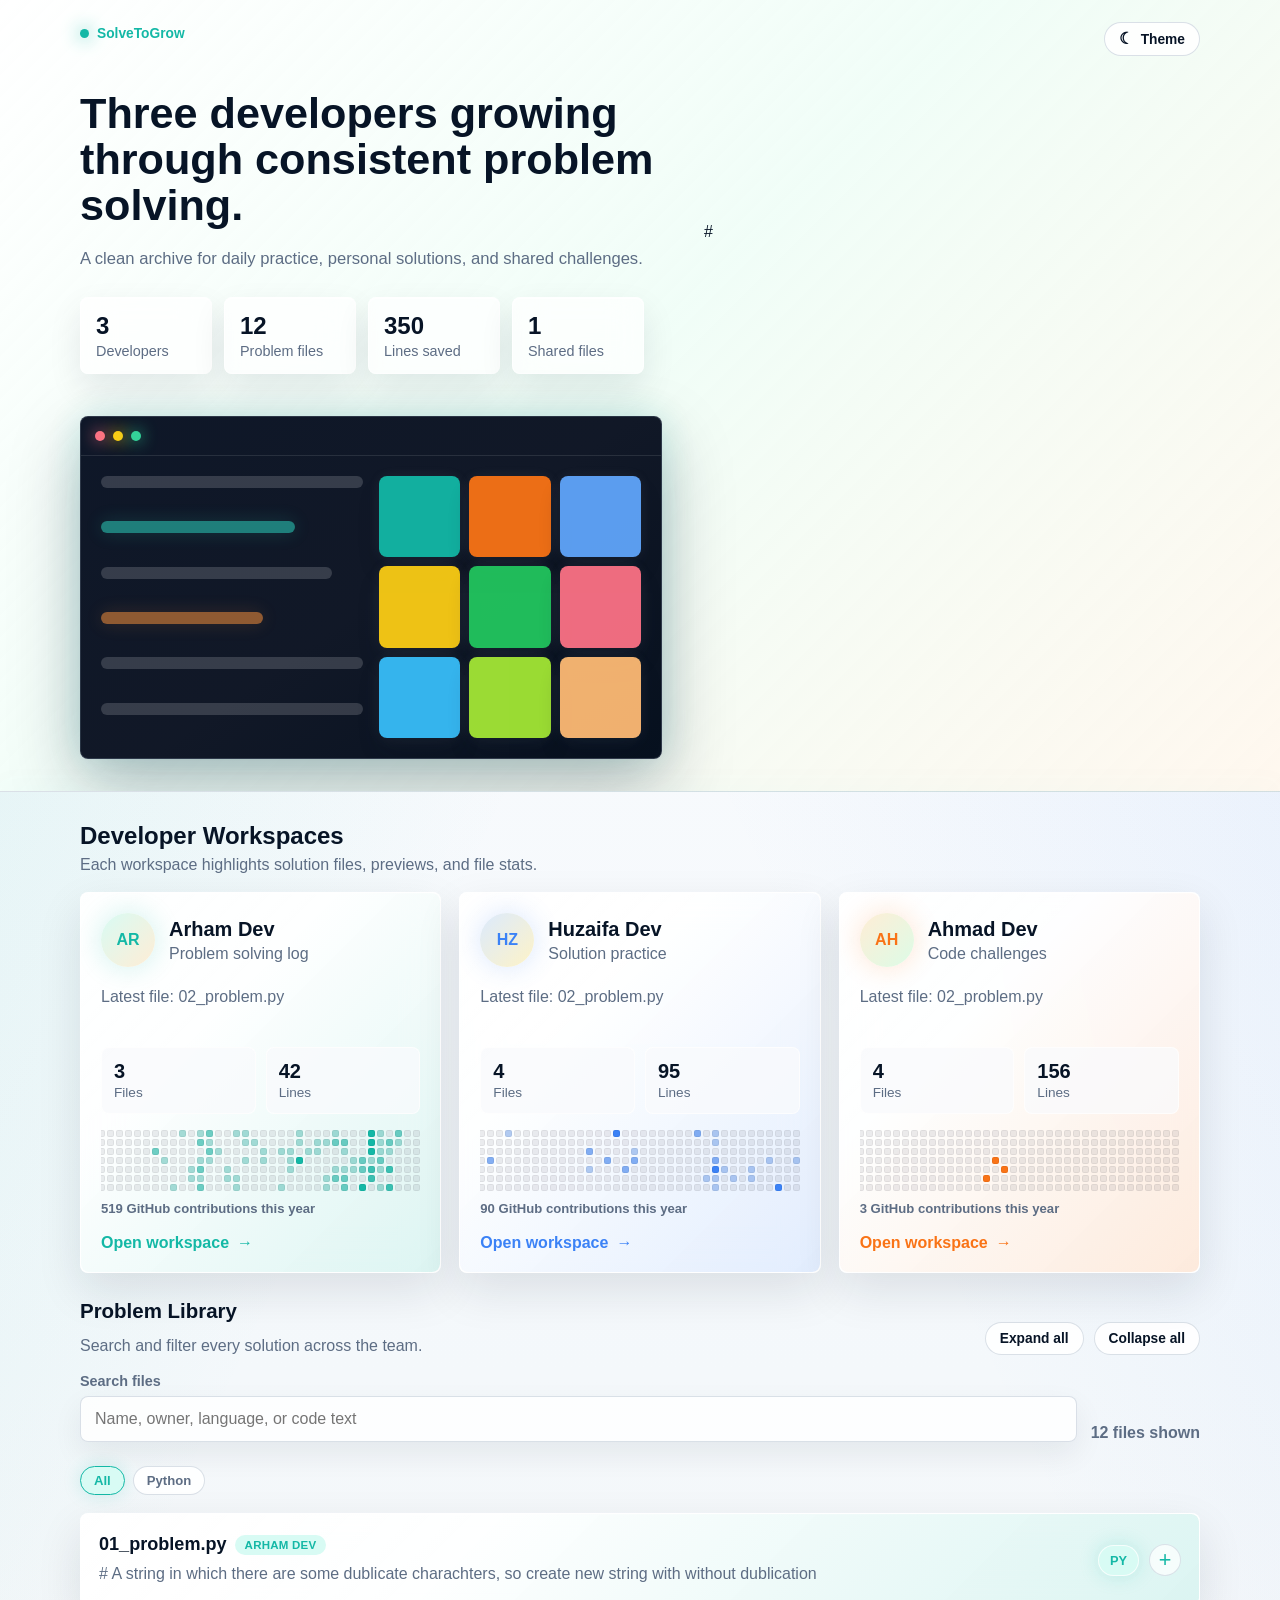
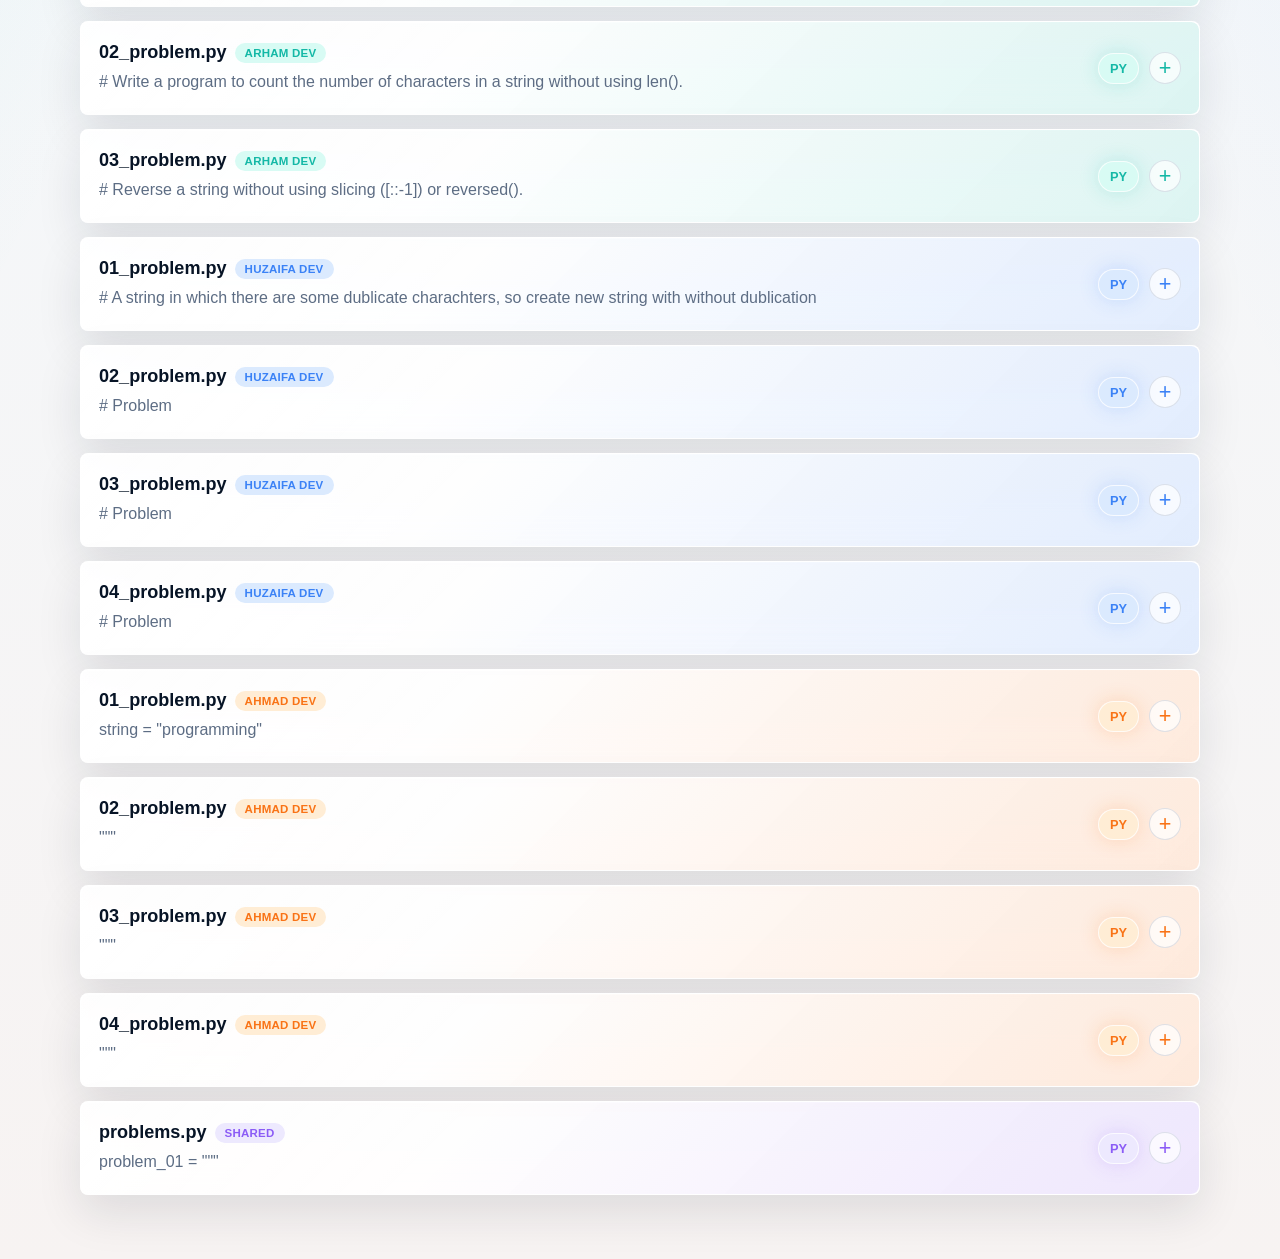
==== commit 43df087c: "chore: regenerate site [skip ci]" ====
--- a/index.html
+++ b/index.html
@@ -122,7 +122,7 @@
           </div>
           
       <div class="contrib is-compact" style="--accent: #14b8a6;" aria-hidden="true">
-        <div class="contrib-scroll"><div class="contrib-weeks"><div class="contrib-week"><span class="contrib-day" data-level="0" title="2025-11-23"></span><span class="contrib-day" data-level="0" title="2025-11-24"></span><span class="contrib-day" data-level="0" title="2025-11-25"></span><span class="contrib-day" data-level="0" title="2025-11-26"></span><span class="contrib-day" data-level="0" title="2025-11-27"></span><span class="contrib-day" data-level="0" title="2025-11-28"></span><span class="contrib-day" data-level="0" title="2025-11-29"></span></div><div class="contrib-week"><span class="contrib-day" data-level="0" title="2025-11-30"></span><span class="contrib-day" data-level="0" title="2025-12-01"></span><span class="contrib-day" data-level="0" title="2025-12-02"></span><span class="contrib-day" data-level="0" title="2025-12-03"></span><span class="contrib-day" data-level="0" title="2025-12-04"></span><span class="contrib-day" data-level="0" title="2025-12-05"></span><span class="contrib-day" data-level="0" title="2025-12-06"></span></div><div class="contrib-week"><span class="contrib-day" data-level="1" title="2025-12-07"></span><span class="contrib-day" data-level="0" title="2025-12-08"></span><span class="contrib-day" data-level="0" title="2025-12-09"></span><span class="contrib-day" data-level="0" title="2025-12-10"></span><span class="contrib-day" data-level="1" title="2025-12-11"></span><span class="contrib-day" data-level="3" title="2025-12-12"></span><span class="contrib-day" data-level="4" title="2025-12-13"></span></div><div class="contrib-week"><span class="contrib-day" data-level="0" title="2025-12-14"></span><span class="contrib-day" data-level="1" title="2025-12-15"></span><span class="contrib-day" data-level="0" title="2025-12-16"></span><span class="contrib-day" data-level="0" title="2025-12-17"></span><span class="contrib-day" data-level="0" title="2025-12-18"></span><span class="contrib-day" data-level="0" title="2025-12-19"></span><span class="contrib-day" data-level="2" title="2025-12-20"></span></div><div class="contrib-week"><span class="contrib-day" data-level="0" title="2025-12-21"></span><span class="contrib-day" data-level="0" title="2025-12-22"></span><span class="contrib-day" data-level="0" title="2025-12-23"></span><span class="contrib-day" data-level="0" title="2025-12-24"></span><span class="contrib-day" data-level="0" title="2025-12-25"></span><span class="contrib-day" data-level="0" title="2025-12-26"></span><span class="contrib-day" data-level="0" title="2025-12-27"></span></div><div class="contrib-week"><span class="contrib-day" data-level="0" title="2025-12-28"></span><span class="contrib-day" data-level="0" title="2025-12-29"></span><span class="contrib-day" data-level="0" title="2025-12-30"></span><span class="contrib-day" data-level="0" title="2025-12-31"></span><span class="contrib-day" data-level="0" title="2026-01-01"></span><span class="contrib-day" data-level="1" title="2026-01-02"></span><span class="contrib-day" data-level="0" title="2026-01-03"></span></div><div class="contrib-week"><span class="contrib-day" data-level="0" title="2026-01-04"></span><span class="contrib-day" data-level="0" title="2026-01-05"></span><span class="contrib-day" data-level="0" title="2026-01-06"></span><span class="contrib-day" data-level="0" title="2026-01-07"></span><span class="contrib-day" data-level="0" title="2026-01-08"></span><span class="contrib-day" data-level="1" title="2026-01-09"></span><span class="contrib-day" data-level="0" title="2026-01-10"></span></div><div class="contrib-week"><span class="contrib-day" data-level="0" title="2026-01-11"></span><span class="contrib-day" data-level="0" title="2026-01-12"></span><span class="contrib-day" data-level="0" title="2026-01-13"></span><span class="contrib-day" data-level="0" title="2026-01-14"></span><span class="contrib-day" data-level="0" title="2026-01-15"></span><span class="contrib-day" data-level="0" title="2026-01-16"></span><span class="contrib-day" data-level="1" title="2026-01-17"></span></div><div class="contrib-week"><span class="contrib-day" data-level="0" title="2026-01-18"></span><span class="contrib-day" data-level="0" title="2026-01-19"></span><span class="contrib-day" data-level="0" title="2026-01-20"></span><span class="contrib-day" data-level="0" title="2026-01-21"></span><span class="contrib-day" data-level="0" title="2026-01-22"></span><span class="contrib-day" data-level="0" title="2026-01-23"></span><span class="contrib-day" data-level="0" title="2026-01-24"></span></div><div class="contrib-week"><span class="contrib-day" data-level="0" title="2026-01-25"></span><span class="contrib-day" data-level="0" title="2026-01-26"></span><span class="contrib-day" data-level="0" title="2026-01-27"></span><span class="contrib-day" data-level="0" title="2026-01-28"></span><span class="contrib-day" data-level="0" title="2026-01-29"></span><span class="contrib-day" data-level="0" title="2026-01-30"></span><span class="contrib-day" data-level="0" title="2026-01-31"></span></div><div class="contrib-week"><span class="contrib-day" data-level="0" title="2026-02-01"></span><span class="contrib-day" data-level="0" title="2026-02-02"></span><span class="contrib-day" data-level="0" title="2026-02-03"></span><span class="contrib-day" data-level="0" title="2026-02-04"></span><span class="contrib-day" data-level="0" title="2026-02-05"></span><span class="contrib-day" data-level="0" title="2026-02-06"></span><span class="contrib-day" data-level="0" title="2026-02-07"></span></div><div class="contrib-week"><span class="contrib-day" data-level="0" title="2026-02-08"></span><span class="contrib-day" data-level="0" title="2026-02-09"></span><span class="contrib-day" data-level="0" title="2026-02-10"></span><span class="contrib-day" data-level="0" title="2026-02-11"></span><span class="contrib-day" data-level="0" title="2026-02-12"></span><span class="contrib-day" data-level="0" title="2026-02-13"></span><span class="contrib-day" data-level="0" title="2026-02-14"></span></div><div class="contrib-week"><span class="contrib-day" data-level="0" title="2026-02-15"></span><span class="contrib-day" data-level="0" title="2026-02-16"></span><span class="contrib-day" data-level="0" title="2026-02-17"></span><span class="contrib-day" data-level="0" title="2026-02-18"></span><span class="contrib-day" data-level="0" title="2026-02-19"></span><span class="contrib-day" data-level="0" title="2026-02-20"></span><span class="contrib-day" data-level="0" title="2026-02-21"></span></div><div class="contrib-week"><span class="contrib-day" data-level="0" title="2026-02-22"></span><span class="contrib-day" data-level="0" title="2026-02-23"></span><span class="contrib-day" data-level="0" title="2026-02-24"></span><span class="contrib-day" data-level="0" title="2026-02-25"></span><span class="contrib-day" data-level="0" title="2026-02-26"></span><span class="contrib-day" data-level="0" title="2026-02-27"></span><span class="contrib-day" data-level="0" title="2026-02-28"></span></div><div class="contrib-week"><span class="contrib-day" data-level="0" title="2026-03-01"></span><span class="contrib-day" data-level="0" title="2026-03-02"></span><span class="contrib-day" data-level="0" title="2026-03-03"></span><span class="contrib-day" data-level="0" title="2026-03-04"></span><span class="contrib-day" data-level="0" title="2026-03-05"></span><span class="contrib-day" data-level="0" title="2026-03-06"></span><span class="contrib-day" data-level="0" title="2026-03-07"></span></div><div class="contrib-week"><span class="contrib-day" data-level="0" title="2026-03-08"></span><span class="contrib-day" data-level="0" title="2026-03-09"></span><span class="contrib-day" data-level="0" title="2026-03-10"></span><span class="contrib-day" data-level="0" title="2026-03-11"></span><span class="contrib-day" data-level="0" title="2026-03-12"></span><span class="contrib-day" data-level="0" title="2026-03-13"></span><span class="contrib-day" data-level="0" title="2026-03-14"></span></div><div class="contrib-week"><span class="contrib-day" data-level="0" title="2026-03-15"></span><span class="contrib-day" data-level="0" title="2026-03-16"></span><span class="contrib-day" data-level="0" title="2026-03-17"></span><span class="contrib-day" data-level="0" title="2026-03-18"></span><span class="contrib-day" data-level="0" title="2026-03-19"></span><span class="contrib-day" data-level="0" title="2026-03-20"></span><span class="contrib-day" data-level="0" title="2026-03-21"></span></div><div class="contrib-week"><span class="contrib-day" data-level="0" title="2026-03-22"></span><span class="contrib-day" data-level="0" title="2026-03-23"></span><span class="contrib-day" data-level="0" title="2026-03-24"></span><span class="contrib-day" data-level="0" title="2026-03-25"></span><span class="contrib-day" data-level="0" title="2026-03-26"></span><span class="contrib-day" data-level="0" title="2026-03-27"></span><span class="contrib-day" data-level="0" title="2026-03-28"></span></div><div class="contrib-week"><span class="contrib-day" data-level="0" title="2026-03-29"></span><span class="contrib-day" data-level="0" title="2026-03-30"></span><span class="contrib-day" data-level="0" title="2026-03-31"></span><span class="contrib-day" data-level="0" title="2026-04-01"></span><span class="contrib-day" data-level="0" title="2026-04-02"></span><span class="contrib-day" data-level="0" title="2026-04-03"></span><span class="contrib-day" data-level="0" title="2026-04-04"></span></div><div class="contrib-week"><span class="contrib-day" data-level="0" title="2026-04-05"></span><span class="contrib-day" data-level="0" title="2026-04-06"></span><span class="contrib-day" data-level="0" title="2026-04-07"></span><span class="contrib-day" data-level="0" title="2026-04-08"></span><span class="contrib-day" data-level="0" title="2026-04-09"></span><span class="contrib-day" data-level="0" title="2026-04-10"></span><span class="contrib-day" data-level="0" title="2026-04-11"></span></div><div class="contrib-week"><span class="contrib-day" data-level="0" title="2026-04-12"></span><span class="contrib-day" data-level="0" title="2026-04-13"></span><span class="contrib-day" data-level="0" title="2026-04-14"></span><span class="contrib-day" data-level="0" title="2026-04-15"></span><span class="contrib-day" data-level="0" title="2026-04-16"></span><span class="contrib-day" data-level="0" title="2026-04-17"></span><span class="contrib-day" data-level="0" title="2026-04-18"></span></div><div class="contrib-week"><span class="contrib-day" data-level="0" title="2026-04-19"></span><span class="contrib-day" data-level="0" title="2026-04-20"></span><span class="contrib-day" data-level="0" title="2026-04-21"></span><span class="contrib-day" data-level="0" title="2026-04-22"></span><span class="contrib-day" data-level="0" title="2026-04-23"></span><span class="contrib-day" data-level="0" title="2026-04-24"></span><span class="contrib-day" data-level="0" title="2026-04-25"></span></div><div class="contrib-week"><span class="contrib-day" data-level="0" title="2026-04-26"></span><span class="contrib-day" data-level="0" title="2026-04-27"></span><span class="contrib-day" data-level="0" title="2026-04-28"></span><span class="contrib-day" data-level="0" title="2026-04-29"></span><span class="contrib-day" data-level="0" title="2026-04-30"></span><span class="contrib-day" data-level="0" title="2026-05-01"></span><span class="contrib-day" data-level="0" title="2026-05-02"></span></div><div class="contrib-week"><span class="contrib-day" data-level="0" title="2026-05-03"></span><span class="contrib-day" data-level="0" title="2026-05-04"></span><span class="contrib-day" data-level="2" title="2026-05-05"></span><span class="contrib-day" data-level="0" title="2026-05-06"></span><span class="contrib-day" data-level="0" title="2026-05-07"></span><span class="contrib-day" data-level="0" title="2026-05-08"></span><span class="contrib-day" data-level="0" title="2026-05-09"></span></div><div class="contrib-week"><span class="contrib-day" data-level="0" title="2026-05-10"></span><span class="contrib-day" data-level="0" title="2026-05-11"></span><span class="contrib-day" data-level="0" title="2026-05-12"></span><span class="contrib-day" data-level="1" title="2026-05-13"></span><span class="contrib-day" data-level="0" title="2026-05-14"></span><span class="contrib-day" data-level="0" title="2026-05-15"></span><span class="contrib-day" data-level="0" title="2026-05-16"></span></div><div class="contrib-week"><span class="contrib-day" data-level="0" title="2026-05-17"></span><span class="contrib-day" data-level="0" title="2026-05-18"></span><span class="contrib-day" data-level="0" title="2026-05-19"></span><span class="contrib-day" data-level="0" title="2026-05-20"></span><span class="contrib-day" data-level="0" title="2026-05-21"></span><span class="contrib-day" data-level="0" title="2026-05-22"></span><span class="contrib-day" data-level="1" title="2026-05-23"></span></div><div class="contrib-week"><span class="contrib-day" data-level="1" title="2026-05-24"></span><span class="contrib-day" data-level="0" title="2026-05-25"></span><span class="contrib-day" data-level="0" title="2026-05-26"></span><span class="contrib-day" data-level="0" title="2026-05-27"></span><span class="contrib-day" data-level="0" title="2026-05-28"></span><span class="contrib-day" data-level="0" title="2026-05-29"></span><span class="contrib-day" data-level="0" title="2026-05-30"></span></div><div class="contrib-week"><span class="contrib-day" data-level="0" title="2026-05-31"></span><span class="contrib-day" data-level="0" title="2026-06-01"></span><span class="contrib-day" data-level="0" title="2026-06-02"></span><span class="contrib-day" data-level="0" title="2026-06-03"></span><span class="contrib-day" data-level="1" title="2026-06-04"></span><span class="contrib-day" data-level="1" title="2026-06-05"></span><span class="contrib-day" data-level="0" title="2026-06-06"></span></div><div class="contrib-week"><span class="contrib-day" data-level="1" title="2026-06-07"></span><span class="contrib-day" data-level="2" title="2026-06-08"></span><span class="contrib-day" data-level="0" title="2026-06-09"></span><span class="contrib-day" data-level="1" title="2026-06-10"></span><span class="contrib-day" data-level="2" title="2026-06-11"></span><span class="contrib-day" data-level="1" title="2026-06-12"></span><span class="contrib-day" data-level="2" title="2026-06-13"></span></div><div class="contrib-week"><span class="contrib-day" data-level="2" title="2026-06-14"></span><span class="contrib-day" data-level="1" title="2026-06-15"></span><span class="contrib-day" data-level="2" title="2026-06-16"></span><span class="contrib-day" data-level="1" title="2026-06-17"></span><span class="contrib-day" data-level="0" title="2026-06-18"></span><span class="contrib-day" data-level="0" title="2026-06-19"></span><span class="contrib-day" data-level="0" title="2026-06-20"></span></div><div class="contrib-week"><span class="contrib-day" data-level="0" title="2026-06-21"></span><span class="contrib-day" data-level="0" title="2026-06-22"></span><span class="contrib-day" data-level="1" title="2026-06-23"></span><span class="contrib-day" data-level="0" title="2026-06-24"></span><span class="contrib-day" data-level="0" title="2026-06-25"></span><span class="contrib-day" data-level="0" title="2026-06-26"></span><span class="contrib-day" data-level="0" title="2026-06-27"></span></div><div class="contrib-week"><span class="contrib-day" data-level="0" title="2026-06-28"></span><span class="contrib-day" data-level="0" title="2026-06-29"></span><span class="contrib-day" data-level="0" title="2026-06-30"></span><span class="contrib-day" data-level="0" title="2026-07-01"></span><span class="contrib-day" data-level="1" title="2026-07-02"></span><span class="contrib-day" data-level="1" title="2026-07-03"></span><span class="contrib-day" data-level="0" title="2026-07-04"></span></div><div class="contrib-week"><span class="contrib-day" data-level="1" title="2026-07-05"></span><span class="contrib-day" data-level="0" title="2026-07-06"></span><span class="contrib-day" data-level="0" title="2026-07-07"></span><span class="contrib-day" data-level="0" title="2026-07-08"></span><span class="contrib-day" data-level="0" title="2026-07-09"></span><span class="contrib-day" data-level="1" title="2026-07-10"></span><span class="contrib-day" data-level="1" title="2026-07-11"></span></div><div class="contrib-week"><span class="contrib-day" data-level="1" title="2026-07-12"></span><span class="contrib-day" data-level="1" title="2026-07-13"></span><span class="contrib-day" data-level="0" title="2026-07-14"></span><span class="contrib-day" data-level="1" title="2026-07-15"></span><span class="contrib-day" data-level="0" title="2026-07-16"></span><span class="contrib-day" data-level="0" title="2026-07-17"></span><span class="contrib-day" data-level="0" title="2026-07-18"></span></div><div class="contrib-week"><span class="contrib-day" data-level="0" title="2026-07-19"></span><span class="contrib-day" data-level="1" title="2026-07-20"></span><span class="contrib-day" data-level="0" title="2026-07-21"></span><span class="contrib-day" data-level="0" title="2026-07-22"></span><span class="contrib-day" data-level="0" title="2026-07-23"></span><span class="contrib-day" data-level="0" title="2026-07-24"></span><span class="contrib-day" data-level="0" title="2026-07-25"></span></div><div class="contrib-week"><span class="contrib-day" data-level="0" title="2026-07-26"></span><span class="contrib-day" data-level="0" title="2026-07-27"></span><span class="contrib-day" data-level="1" title="2026-07-28"></span><span class="contrib-day" data-level="1" title="2026-07-29"></span><span class="contrib-day" data-level="0" title="2026-07-30"></span><span class="contrib-day" data-level="0" title="2026-07-31"></span><span class="contrib-day" data-level="0" title="2026-08-01"></span></div><div class="contrib-week"><span class="contrib-day" data-level="0" title="2026-08-02"></span><span class="contrib-day" data-level="0" title="2026-08-03"></span><span class="contrib-day" data-level="0" title="2026-08-04"></span><span class="contrib-day" data-level="0" title="2026-08-05"></span><span class="contrib-day" data-level="0" title="2026-08-06"></span><span class="contrib-day" data-level="0" title="2026-08-07"></span><span class="contrib-day" data-level="0" title="2026-08-08"></span></div><div class="contrib-week"><span class="contrib-day" data-level="0" title="2026-08-09"></span><span class="contrib-day" data-level="0" title="2026-08-10"></span><span class="contrib-day" data-level="1" title="2026-08-11"></span><span class="contrib-day" data-level="0" title="2026-08-12"></span><span class="contrib-day" data-level="0" title="2026-08-13"></span><span class="contrib-day" data-level="0" title="2026-08-14"></span><span class="contrib-day" data-level="1" title="2026-08-15"></span></div><div class="contrib-week"><span class="contrib-day" data-level="0" title="2026-08-16"></span><span class="contrib-day" data-level="0" title="2026-08-17"></span><span class="contrib-day" data-level="1" title="2026-08-18"></span><span class="contrib-day" data-level="1" title="2026-08-19"></span><span class="contrib-day" data-level="1" title="2026-08-20"></span><span class="contrib-day" data-level="0" title="2026-08-21"></span><span class="contrib-day" data-level="0" title="2026-08-22"></span></div><div class="contrib-week"><span class="contrib-day" data-level="1" title="2026-08-23"></span><span class="contrib-day" data-level="1" title="2026-08-24"></span><span class="contrib-day" data-level="0" title="2026-08-25"></span><span class="contrib-day" data-level="4" title="2026-08-26"></span><span class="contrib-day" data-level="0" title="2026-08-27"></span><span class="contrib-day" data-level="0" title="2026-08-28"></span><span class="contrib-day" data-level="0" title="2026-08-29"></span></div><div class="contrib-week"><span class="contrib-day" data-level="0" title="2026-08-30"></span><span class="contrib-day" data-level="0" title="2026-08-31"></span><span class="contrib-day" data-level="1" title="2026-09-01"></span><span class="contrib-day" data-level="0" title="2026-09-02"></span><span class="contrib-day" data-level="0" title="2026-09-03"></span><span class="contrib-day" data-level="0" title="2026-09-04"></span><span class="contrib-day" data-level="0" title="2026-09-05"></span></div><div class="contrib-week"><span class="contrib-day" data-level="0" title="2026-09-06"></span><span class="contrib-day" data-level="1" title="2026-09-07"></span><span class="contrib-day" data-level="1" title="2026-09-08"></span><span class="contrib-day" data-level="0" title="2026-09-09"></span><span class="contrib-day" data-level="0" title="2026-09-10"></span><span class="contrib-day" data-level="0" title="2026-09-11"></span><span class="contrib-day" data-level="0" title="2026-09-12"></span></div><div class="contrib-week"><span class="contrib-day" data-level="0" title="2026-09-13"></span><span class="contrib-day" data-level="1" title="2026-09-14"></span><span class="contrib-day" data-level="0" title="2026-09-15"></span><span class="contrib-day" data-level="0" title="2026-09-16"></span><span class="contrib-day" data-level="0" title="2026-09-17"></span><span class="contrib-day" data-level="1" title="2026-09-18"></span><span class="contrib-day" data-level="1" title="2026-09-19"></span></div><div class="contrib-week"><span class="contrib-day" data-level="1" title="2026-09-20"></span><span class="contrib-day" data-level="2" title="2026-09-21"></span><span class="contrib-day" data-level="0" title="2026-09-22"></span><span class="contrib-day" data-level="0" title="2026-09-23"></span><span class="contrib-day" data-level="1" title="2026-09-24"></span><span class="contrib-day" data-level="2" title="2026-09-25"></span><span class="contrib-day" data-level="0" title="2026-09-26"></span></div><div class="contrib-week"><span class="contrib-day" data-level="0" title="2026-09-27"></span><span class="contrib-day" data-level="2" title="2026-09-28"></span><span class="contrib-day" data-level="1" title="2026-09-29"></span><span class="contrib-day" data-level="0" title="2026-09-30"></span><span class="contrib-day" data-level="1" title="2026-10-01"></span><span class="contrib-day" data-level="2" title="2026-10-02"></span><span class="contrib-day" data-level="2" title="2026-10-03"></span></div><div class="contrib-week"><span class="contrib-day" data-level="0" title="2026-10-04"></span><span class="contrib-day" data-level="0" title="2026-10-05"></span><span class="contrib-day" data-level="0" title="2026-10-06"></span><span class="contrib-day" data-level="1" title="2026-10-07"></span><span class="contrib-day" data-level="1" title="2026-10-08"></span><span class="contrib-day" data-level="0" title="2026-10-09"></span><span class="contrib-day" data-level="0" title="2026-10-10"></span></div><div class="contrib-week"><span class="contrib-day" data-level="0" title="2026-10-11"></span><span class="contrib-day" data-level="0" title="2026-10-12"></span><span class="contrib-day" data-level="0" title="2026-10-13"></span><span class="contrib-day" data-level="2" title="2026-10-14"></span><span class="contrib-day" data-level="2" title="2026-10-15"></span><span class="contrib-day" data-level="0" title="2026-10-16"></span><span class="contrib-day" data-level="4" title="2026-10-17"></span></div><div class="contrib-week"><span class="contrib-day" data-level="4" title="2026-10-18"></span><span class="contrib-day" data-level="4" title="2026-10-19"></span><span class="contrib-day" data-level="4" title="2026-10-20"></span><span class="contrib-day" data-level="1" title="2026-10-21"></span><span class="contrib-day" data-level="3" title="2026-10-22"></span><span class="contrib-day" data-level="3" title="2026-10-23"></span><span class="contrib-day" data-level="0" title="2026-10-24"></span></div><div class="contrib-week"><span class="contrib-day" data-level="1" title="2026-10-25"></span><span class="contrib-day" data-level="1" title="2026-10-26"></span><span class="contrib-day" data-level="1" title="2026-10-27"></span><span class="contrib-day" data-level="2" title="2026-10-28"></span><span class="contrib-day" data-level="1" title="2026-10-29"></span><span class="contrib-day" data-level="0" title="2026-10-30"></span><span class="contrib-day" data-level="1" title="2026-10-31"></span></div><div class="contrib-week"><span class="contrib-day" data-level="0" title="2026-11-01"></span><span class="contrib-day" data-level="2" title="2026-11-02"></span><span class="contrib-day" data-level="1" title="2026-11-03"></span><span class="contrib-day" data-level="0" title="2026-11-04"></span><span class="contrib-day" data-level="3" title="2026-11-05"></span><span class="contrib-day" data-level="0" title="2026-11-06"></span><span class="contrib-day" data-level="3" title="2026-11-07"></span></div><div class="contrib-week"><span class="contrib-day" data-level="2" title="2026-11-08"></span><span class="contrib-day" data-level="1" title="2026-11-09"></span><span class="contrib-day" data-level="0" title="2026-11-10"></span><span class="contrib-day" data-level="0" title="2026-11-11"></span><span class="contrib-day" data-level="0" title="2026-11-12"></span><span class="contrib-day" data-level="0" title="2026-11-13"></span><span class="contrib-day" data-level="0" title="2026-11-14"></span></div><div class="contrib-week"><span class="contrib-day" data-level="0" title="2026-11-15"></span><span class="contrib-day" data-level="0" title="2026-11-16"></span><span class="contrib-day" data-level="0" title="2026-11-17"></span><span class="contrib-day" data-level="0" title="2026-11-18"></span><span class="contrib-day" data-level="0" title="2026-11-19"></span><span class="contrib-day" data-level="0" title="2026-11-20"></span><span class="contrib-day" data-level="0" title="2026-11-21"></span></div><div class="contrib-week"><span class="contrib-day" data-level="0" title="2026-11-22"></span><span class="contrib-day" data-level="0" title="2026-11-23"></span><span class="contrib-day" data-level="0" title="2026-11-24"></span><span class="contrib-day" data-level="0" title="2026-11-25"></span><span class="contrib-day" data-level="0" title="2026-11-26"></span><span class="contrib-day" data-level="0" title="2026-11-27"></span><span class="contrib-day" data-level="e"></span></div></div></div>
+        <div class="contrib-scroll"><div class="contrib-weeks"><div class="contrib-week"><span class="contrib-day" data-level="0" title="2025-11-23"></span><span class="contrib-day" data-level="0" title="2025-11-24"></span><span class="contrib-day" data-level="0" title="2025-11-25"></span><span class="contrib-day" data-level="0" title="2025-11-26"></span><span class="contrib-day" data-level="0" title="2025-11-27"></span><span class="contrib-day" data-level="0" title="2025-11-28"></span><span class="contrib-day" data-level="0" title="2025-11-29"></span></div><div class="contrib-week"><span class="contrib-day" data-level="0" title="2025-11-30"></span><span class="contrib-day" data-level="0" title="2025-12-01"></span><span class="contrib-day" data-level="0" title="2025-12-02"></span><span class="contrib-day" data-level="0" title="2025-12-03"></span><span class="contrib-day" data-level="0" title="2025-12-04"></span><span class="contrib-day" data-level="0" title="2025-12-05"></span><span class="contrib-day" data-level="0" title="2025-12-06"></span></div><div class="contrib-week"><span class="contrib-day" data-level="1" title="2025-12-07"></span><span class="contrib-day" data-level="0" title="2025-12-08"></span><span class="contrib-day" data-level="0" title="2025-12-09"></span><span class="contrib-day" data-level="0" title="2025-12-10"></span><span class="contrib-day" data-level="1" title="2025-12-11"></span><span class="contrib-day" data-level="3" title="2025-12-12"></span><span class="contrib-day" data-level="4" title="2025-12-13"></span></div><div class="contrib-week"><span class="contrib-day" data-level="0" title="2025-12-14"></span><span class="contrib-day" data-level="1" title="2025-12-15"></span><span class="contrib-day" data-level="0" title="2025-12-16"></span><span class="contrib-day" data-level="0" title="2025-12-17"></span><span class="contrib-day" data-level="0" title="2025-12-18"></span><span class="contrib-day" data-level="0" title="2025-12-19"></span><span class="contrib-day" data-level="2" title="2025-12-20"></span></div><div class="contrib-week"><span class="contrib-day" data-level="0" title="2025-12-21"></span><span class="contrib-day" data-level="0" title="2025-12-22"></span><span class="contrib-day" data-level="0" title="2025-12-23"></span><span class="contrib-day" data-level="0" title="2025-12-24"></span><span class="contrib-day" data-level="0" title="2025-12-25"></span><span class="contrib-day" data-level="0" title="2025-12-26"></span><span class="contrib-day" data-level="0" title="2025-12-27"></span></div><div class="contrib-week"><span class="contrib-day" data-level="0" title="2025-12-28"></span><span class="contrib-day" data-level="0" title="2025-12-29"></span><span class="contrib-day" data-level="0" title="2025-12-30"></span><span class="contrib-day" data-level="0" title="2025-12-31"></span><span class="contrib-day" data-level="0" title="2026-01-01"></span><span class="contrib-day" data-level="1" title="2026-01-02"></span><span class="contrib-day" data-level="0" title="2026-01-03"></span></div><div class="contrib-week"><span class="contrib-day" data-level="0" title="2026-01-04"></span><span class="contrib-day" data-level="0" title="2026-01-05"></span><span class="contrib-day" data-level="0" title="2026-01-06"></span><span class="contrib-day" data-level="0" title="2026-01-07"></span><span class="contrib-day" data-level="0" title="2026-01-08"></span><span class="contrib-day" data-level="1" title="2026-01-09"></span><span class="contrib-day" data-level="0" title="2026-01-10"></span></div><div class="contrib-week"><span class="contrib-day" data-level="0" title="2026-01-11"></span><span class="contrib-day" data-level="0" title="2026-01-12"></span><span class="contrib-day" data-level="0" title="2026-01-13"></span><span class="contrib-day" data-level="0" title="2026-01-14"></span><span class="contrib-day" data-level="0" title="2026-01-15"></span><span class="contrib-day" data-level="0" title="2026-01-16"></span><span class="contrib-day" data-level="1" title="2026-01-17"></span></div><div class="contrib-week"><span class="contrib-day" data-level="0" title="2026-01-18"></span><span class="contrib-day" data-level="0" title="2026-01-19"></span><span class="contrib-day" data-level="0" title="2026-01-20"></span><span class="contrib-day" data-level="0" title="2026-01-21"></span><span class="contrib-day" data-level="0" title="2026-01-22"></span><span class="contrib-day" data-level="0" title="2026-01-23"></span><span class="contrib-day" data-level="0" title="2026-01-24"></span></div><div class="contrib-week"><span class="contrib-day" data-level="0" title="2026-01-25"></span><span class="contrib-day" data-level="0" title="2026-01-26"></span><span class="contrib-day" data-level="0" title="2026-01-27"></span><span class="contrib-day" data-level="0" title="2026-01-28"></span><span class="contrib-day" data-level="0" title="2026-01-29"></span><span class="contrib-day" data-level="0" title="2026-01-30"></span><span class="contrib-day" data-level="0" title="2026-01-31"></span></div><div class="contrib-week"><span class="contrib-day" data-level="0" title="2026-02-01"></span><span class="contrib-day" data-level="0" title="2026-02-02"></span><span class="contrib-day" data-level="0" title="2026-02-03"></span><span class="contrib-day" data-level="0" title="2026-02-04"></span><span class="contrib-day" data-level="0" title="2026-02-05"></span><span class="contrib-day" data-level="0" title="2026-02-06"></span><span class="contrib-day" data-level="0" title="2026-02-07"></span></div><div class="contrib-week"><span class="contrib-day" data-level="0" title="2026-02-08"></span><span class="contrib-day" data-level="0" title="2026-02-09"></span><span class="contrib-day" data-level="0" title="2026-02-10"></span><span class="contrib-day" data-level="0" title="2026-02-11"></span><span class="contrib-day" data-level="0" title="2026-02-12"></span><span class="contrib-day" data-level="0" title="2026-02-13"></span><span class="contrib-day" data-level="0" title="2026-02-14"></span></div><div class="contrib-week"><span class="contrib-day" data-level="0" title="2026-02-15"></span><span class="contrib-day" data-level="0" title="2026-02-16"></span><span class="contrib-day" data-level="0" title="2026-02-17"></span><span class="contrib-day" data-level="0" title="2026-02-18"></span><span class="contrib-day" data-level="0" title="2026-02-19"></span><span class="contrib-day" data-level="0" title="2026-02-20"></span><span class="contrib-day" data-level="0" title="2026-02-21"></span></div><div class="contrib-week"><span class="contrib-day" data-level="0" title="2026-02-22"></span><span class="contrib-day" data-level="0" title="2026-02-23"></span><span class="contrib-day" data-level="0" title="2026-02-24"></span><span class="contrib-day" data-level="0" title="2026-02-25"></span><span class="contrib-day" data-level="0" title="2026-02-26"></span><span class="contrib-day" data-level="0" title="2026-02-27"></span><span class="contrib-day" data-level="0" title="2026-02-28"></span></div><div class="contrib-week"><span class="contrib-day" data-level="0" title="2026-03-01"></span><span class="contrib-day" data-level="0" title="2026-03-02"></span><span class="contrib-day" data-level="0" title="2026-03-03"></span><span class="contrib-day" data-level="0" title="2026-03-04"></span><span class="contrib-day" data-level="0" title="2026-03-05"></span><span class="contrib-day" data-level="0" title="2026-03-06"></span><span class="contrib-day" data-level="0" title="2026-03-07"></span></div><div class="contrib-week"><span class="contrib-day" data-level="0" title="2026-03-08"></span><span class="contrib-day" data-level="0" title="2026-03-09"></span><span class="contrib-day" data-level="0" title="2026-03-10"></span><span class="contrib-day" data-level="0" title="2026-03-11"></span><span class="contrib-day" data-level="0" title="2026-03-12"></span><span class="contrib-day" data-level="0" title="2026-03-13"></span><span class="contrib-day" data-level="0" title="2026-03-14"></span></div><div class="contrib-week"><span class="contrib-day" data-level="0" title="2026-03-15"></span><span class="contrib-day" data-level="0" title="2026-03-16"></span><span class="contrib-day" data-level="0" title="2026-03-17"></span><span class="contrib-day" data-level="0" title="2026-03-18"></span><span class="contrib-day" data-level="0" title="2026-03-19"></span><span class="contrib-day" data-level="0" title="2026-03-20"></span><span class="contrib-day" data-level="0" title="2026-03-21"></span></div><div class="contrib-week"><span class="contrib-day" data-level="0" title="2026-03-22"></span><span class="contrib-day" data-level="0" title="2026-03-23"></span><span class="contrib-day" data-level="0" title="2026-03-24"></span><span class="contrib-day" data-level="0" title="2026-03-25"></span><span class="contrib-day" data-level="0" title="2026-03-26"></span><span class="contrib-day" data-level="0" title="2026-03-27"></span><span class="contrib-day" data-level="0" title="2026-03-28"></span></div><div class="contrib-week"><span class="contrib-day" data-level="0" title="2026-03-29"></span><span class="contrib-day" data-level="0" title="2026-03-30"></span><span class="contrib-day" data-level="0" title="2026-03-31"></span><span class="contrib-day" data-level="0" title="2026-04-01"></span><span class="contrib-day" data-level="0" title="2026-04-02"></span><span class="contrib-day" data-level="0" title="2026-04-03"></span><span class="contrib-day" data-level="0" title="2026-04-04"></span></div><div class="contrib-week"><span class="contrib-day" data-level="0" title="2026-04-05"></span><span class="contrib-day" data-level="0" title="2026-04-06"></span><span class="contrib-day" data-level="0" title="2026-04-07"></span><span class="contrib-day" data-level="0" title="2026-04-08"></span><span class="contrib-day" data-level="0" title="2026-04-09"></span><span class="contrib-day" data-level="0" title="2026-04-10"></span><span class="contrib-day" data-level="0" title="2026-04-11"></span></div><div class="contrib-week"><span class="contrib-day" data-level="0" title="2026-04-12"></span><span class="contrib-day" data-level="0" title="2026-04-13"></span><span class="contrib-day" data-level="0" title="2026-04-14"></span><span class="contrib-day" data-level="0" title="2026-04-15"></span><span class="contrib-day" data-level="0" title="2026-04-16"></span><span class="contrib-day" data-level="0" title="2026-04-17"></span><span class="contrib-day" data-level="0" title="2026-04-18"></span></div><div class="contrib-week"><span class="contrib-day" data-level="0" title="2026-04-19"></span><span class="contrib-day" data-level="0" title="2026-04-20"></span><span class="contrib-day" data-level="0" title="2026-04-21"></span><span class="contrib-day" data-level="0" title="2026-04-22"></span><span class="contrib-day" data-level="0" title="2026-04-23"></span><span class="contrib-day" data-level="0" title="2026-04-24"></span><span class="contrib-day" data-level="0" title="2026-04-25"></span></div><div class="contrib-week"><span class="contrib-day" data-level="0" title="2026-04-26"></span><span class="contrib-day" data-level="0" title="2026-04-27"></span><span class="contrib-day" data-level="0" title="2026-04-28"></span><span class="contrib-day" data-level="0" title="2026-04-29"></span><span class="contrib-day" data-level="0" title="2026-04-30"></span><span class="contrib-day" data-level="0" title="2026-05-01"></span><span class="contrib-day" data-level="0" title="2026-05-02"></span></div><div class="contrib-week"><span class="contrib-day" data-level="0" title="2026-05-03"></span><span class="contrib-day" data-level="0" title="2026-05-04"></span><span class="contrib-day" data-level="2" title="2026-05-05"></span><span class="contrib-day" data-level="0" title="2026-05-06"></span><span class="contrib-day" data-level="0" title="2026-05-07"></span><span class="contrib-day" data-level="0" title="2026-05-08"></span><span class="contrib-day" data-level="0" title="2026-05-09"></span></div><div class="contrib-week"><span class="contrib-day" data-level="0" title="2026-05-10"></span><span class="contrib-day" data-level="0" title="2026-05-11"></span><span class="contrib-day" data-level="0" title="2026-05-12"></span><span class="contrib-day" data-level="1" title="2026-05-13"></span><span class="contrib-day" data-level="0" title="2026-05-14"></span><span class="contrib-day" data-level="0" title="2026-05-15"></span><span class="contrib-day" data-level="0" title="2026-05-16"></span></div><div class="contrib-week"><span class="contrib-day" data-level="0" title="2026-05-17"></span><span class="contrib-day" data-level="0" title="2026-05-18"></span><span class="contrib-day" data-level="0" title="2026-05-19"></span><span class="contrib-day" data-level="0" title="2026-05-20"></span><span class="contrib-day" data-level="0" title="2026-05-21"></span><span class="contrib-day" data-level="0" title="2026-05-22"></span><span class="contrib-day" data-level="1" title="2026-05-23"></span></div><div class="contrib-week"><span class="contrib-day" data-level="1" title="2026-05-24"></span><span class="contrib-day" data-level="0" title="2026-05-25"></span><span class="contrib-day" data-level="0" title="2026-05-26"></span><span class="contrib-day" data-level="0" title="2026-05-27"></span><span class="contrib-day" data-level="0" title="2026-05-28"></span><span class="contrib-day" data-level="0" title="2026-05-29"></span><span class="contrib-day" data-level="0" title="2026-05-30"></span></div><div class="contrib-week"><span class="contrib-day" data-level="0" title="2026-05-31"></span><span class="contrib-day" data-level="0" title="2026-06-01"></span><span class="contrib-day" data-level="0" title="2026-06-02"></span><span class="contrib-day" data-level="0" title="2026-06-03"></span><span class="contrib-day" data-level="1" title="2026-06-04"></span><span class="contrib-day" data-level="1" title="2026-06-05"></span><span class="contrib-day" data-level="0" title="2026-06-06"></span></div><div class="contrib-week"><span class="contrib-day" data-level="1" title="2026-06-07"></span><span class="contrib-day" data-level="2" title="2026-06-08"></span><span class="contrib-day" data-level="0" title="2026-06-09"></span><span class="contrib-day" data-level="1" title="2026-06-10"></span><span class="contrib-day" data-level="2" title="2026-06-11"></span><span class="contrib-day" data-level="1" title="2026-06-12"></span><span class="contrib-day" data-level="2" title="2026-06-13"></span></div><div class="contrib-week"><span class="contrib-day" data-level="2" title="2026-06-14"></span><span class="contrib-day" data-level="1" title="2026-06-15"></span><span class="contrib-day" data-level="2" title="2026-06-16"></span><span class="contrib-day" data-level="1" title="2026-06-17"></span><span class="contrib-day" data-level="0" title="2026-06-18"></span><span class="contrib-day" data-level="0" title="2026-06-19"></span><span class="contrib-day" data-level="0" title="2026-06-20"></span></div><div class="contrib-week"><span class="contrib-day" data-level="0" title="2026-06-21"></span><span class="contrib-day" data-level="0" title="2026-06-22"></span><span class="contrib-day" data-level="1" title="2026-06-23"></span><span class="contrib-day" data-level="0" title="2026-06-24"></span><span class="contrib-day" data-level="0" title="2026-06-25"></span><span class="contrib-day" data-level="0" title="2026-06-26"></span><span class="contrib-day" data-level="0" title="2026-06-27"></span></div><div class="contrib-week"><span class="contrib-day" data-level="0" title="2026-06-28"></span><span class="contrib-day" data-level="0" title="2026-06-29"></span><span class="contrib-day" data-level="0" title="2026-06-30"></span><span class="contrib-day" data-level="0" title="2026-07-01"></span><span class="contrib-day" data-level="1" title="2026-07-02"></span><span class="contrib-day" data-level="1" title="2026-07-03"></span><span class="contrib-day" data-level="0" title="2026-07-04"></span></div><div class="contrib-week"><span class="contrib-day" data-level="1" title="2026-07-05"></span><span class="contrib-day" data-level="0" title="2026-07-06"></span><span class="contrib-day" data-level="0" title="2026-07-07"></span><span class="contrib-day" data-level="0" title="2026-07-08"></span><span class="contrib-day" data-level="0" title="2026-07-09"></span><span class="contrib-day" data-level="1" title="2026-07-10"></span><span class="contrib-day" data-level="1" title="2026-07-11"></span></div><div class="contrib-week"><span class="contrib-day" data-level="1" title="2026-07-12"></span><span class="contrib-day" data-level="1" title="2026-07-13"></span><span class="contrib-day" data-level="0" title="2026-07-14"></span><span class="contrib-day" data-level="1" title="2026-07-15"></span><span class="contrib-day" data-level="0" title="2026-07-16"></span><span class="contrib-day" data-level="0" title="2026-07-17"></span><span class="contrib-day" data-level="0" title="2026-07-18"></span></div><div class="contrib-week"><span class="contrib-day" data-level="0" title="2026-07-19"></span><span class="contrib-day" data-level="1" title="2026-07-20"></span><span class="contrib-day" data-level="0" title="2026-07-21"></span><span class="contrib-day" data-level="0" title="2026-07-22"></span><span class="contrib-day" data-level="0" title="2026-07-23"></span><span class="contrib-day" data-level="0" title="2026-07-24"></span><span class="contrib-day" data-level="0" title="2026-07-25"></span></div><div class="contrib-week"><span class="contrib-day" data-level="0" title="2026-07-26"></span><span class="contrib-day" data-level="0" title="2026-07-27"></span><span class="contrib-day" data-level="1" title="2026-07-28"></span><span class="contrib-day" data-level="1" title="2026-07-29"></span><span class="contrib-day" data-level="0" title="2026-07-30"></span><span class="contrib-day" data-level="0" title="2026-07-31"></span><span class="contrib-day" data-level="0" title="2026-08-01"></span></div><div class="contrib-week"><span class="contrib-day" data-level="0" title="2026-08-02"></span><span class="contrib-day" data-level="0" title="2026-08-03"></span><span class="contrib-day" data-level="0" title="2026-08-04"></span><span class="contrib-day" data-level="0" title="2026-08-05"></span><span class="contrib-day" data-level="0" title="2026-08-06"></span><span class="contrib-day" data-level="0" title="2026-08-07"></span><span class="contrib-day" data-level="0" title="2026-08-08"></span></div><div class="contrib-week"><span class="contrib-day" data-level="0" title="2026-08-09"></span><span class="contrib-day" data-level="0" title="2026-08-10"></span><span class="contrib-day" data-level="1" title="2026-08-11"></span><span class="contrib-day" data-level="0" title="2026-08-12"></span><span class="contrib-day" data-level="0" title="2026-08-13"></span><span class="contrib-day" data-level="0" title="2026-08-14"></span><span class="contrib-day" data-level="1" title="2026-08-15"></span></div><div class="contrib-week"><span class="contrib-day" data-level="0" title="2026-08-16"></span><span class="contrib-day" data-level="0" title="2026-08-17"></span><span class="contrib-day" data-level="1" title="2026-08-18"></span><span class="contrib-day" data-level="1" title="2026-08-19"></span><span class="contrib-day" data-level="1" title="2026-08-20"></span><span class="contrib-day" data-level="0" title="2026-08-21"></span><span class="contrib-day" data-level="0" title="2026-08-22"></span></div><div class="contrib-week"><span class="contrib-day" data-level="1" title="2026-08-23"></span><span class="contrib-day" data-level="1" title="2026-08-24"></span><span class="contrib-day" data-level="0" title="2026-08-25"></span><span class="contrib-day" data-level="4" title="2026-08-26"></span><span class="contrib-day" data-level="0" title="2026-08-27"></span><span class="contrib-day" data-level="0" title="2026-08-28"></span><span class="contrib-day" data-level="0" title="2026-08-29"></span></div><div class="contrib-week"><span class="contrib-day" data-level="0" title="2026-08-30"></span><span class="contrib-day" data-level="0" title="2026-08-31"></span><span class="contrib-day" data-level="1" title="2026-09-01"></span><span class="contrib-day" data-level="0" title="2026-09-02"></span><span class="contrib-day" data-level="0" title="2026-09-03"></span><span class="contrib-day" data-level="0" title="2026-09-04"></span><span class="contrib-day" data-level="0" title="2026-09-05"></span></div><div class="contrib-week"><span class="contrib-day" data-level="0" title="2026-09-06"></span><span class="contrib-day" data-level="1" title="2026-09-07"></span><span class="contrib-day" data-level="1" title="2026-09-08"></span><span class="contrib-day" data-level="0" title="2026-09-09"></span><span class="contrib-day" data-level="0" title="2026-09-10"></span><span class="contrib-day" data-level="0" title="2026-09-11"></span><span class="contrib-day" data-level="0" title="2026-09-12"></span></div><div class="contrib-week"><span class="contrib-day" data-level="0" title="2026-09-13"></span><span class="contrib-day" data-level="1" title="2026-09-14"></span><span class="contrib-day" data-level="0" title="2026-09-15"></span><span class="contrib-day" data-level="0" title="2026-09-16"></span><span class="contrib-day" data-level="0" title="2026-09-17"></span><span class="contrib-day" data-level="1" title="2026-09-18"></span><span class="contrib-day" data-level="1" title="2026-09-19"></span></div><div class="contrib-week"><span class="contrib-day" data-level="1" title="2026-09-20"></span><span class="contrib-day" data-level="2" title="2026-09-21"></span><span class="contrib-day" data-level="0" title="2026-09-22"></span><span class="contrib-day" data-level="0" title="2026-09-23"></span><span class="contrib-day" data-level="1" title="2026-09-24"></span><span class="contrib-day" data-level="2" title="2026-09-25"></span><span class="contrib-day" data-level="0" title="2026-09-26"></span></div><div class="contrib-week"><span class="contrib-day" data-level="0" title="2026-09-27"></span><span class="contrib-day" data-level="2" title="2026-09-28"></span><span class="contrib-day" data-level="1" title="2026-09-29"></span><span class="contrib-day" data-level="0" title="2026-09-30"></span><span class="contrib-day" data-level="1" title="2026-10-01"></span><span class="contrib-day" data-level="2" title="2026-10-02"></span><span class="contrib-day" data-level="2" title="2026-10-03"></span></div><div class="contrib-week"><span class="contrib-day" data-level="0" title="2026-10-04"></span><span class="contrib-day" data-level="0" title="2026-10-05"></span><span class="contrib-day" data-level="0" title="2026-10-06"></span><span class="contrib-day" data-level="1" title="2026-10-07"></span><span class="contrib-day" data-level="1" title="2026-10-08"></span><span class="contrib-day" data-level="0" title="2026-10-09"></span><span class="contrib-day" data-level="0" title="2026-10-10"></span></div><div class="contrib-week"><span class="contrib-day" data-level="0" title="2026-10-11"></span><span class="contrib-day" data-level="0" title="2026-10-12"></span><span class="contrib-day" data-level="0" title="2026-10-13"></span><span class="contrib-day" data-level="2" title="2026-10-14"></span><span class="contrib-day" data-level="2" title="2026-10-15"></span><span class="contrib-day" data-level="0" title="2026-10-16"></span><span class="contrib-day" data-level="4" title="2026-10-17"></span></div><div class="contrib-week"><span class="contrib-day" data-level="4" title="2026-10-18"></span><span class="contrib-day" data-level="4" title="2026-10-19"></span><span class="contrib-day" data-level="4" title="2026-10-20"></span><span class="contrib-day" data-level="1" title="2026-10-21"></span><span class="contrib-day" data-level="3" title="2026-10-22"></span><span class="contrib-day" data-level="3" title="2026-10-23"></span><span class="contrib-day" data-level="0" title="2026-10-24"></span></div><div class="contrib-week"><span class="contrib-day" data-level="1" title="2026-10-25"></span><span class="contrib-day" data-level="1" title="2026-10-26"></span><span class="contrib-day" data-level="1" title="2026-10-27"></span><span class="contrib-day" data-level="2" title="2026-10-28"></span><span class="contrib-day" data-level="1" title="2026-10-29"></span><span class="contrib-day" data-level="0" title="2026-10-30"></span><span class="contrib-day" data-level="1" title="2026-10-31"></span></div><div class="contrib-week"><span class="contrib-day" data-level="0" title="2026-11-01"></span><span class="contrib-day" data-level="2" title="2026-11-02"></span><span class="contrib-day" data-level="1" title="2026-11-03"></span><span class="contrib-day" data-level="0" title="2026-11-04"></span><span class="contrib-day" data-level="3" title="2026-11-05"></span><span class="contrib-day" data-level="0" title="2026-11-06"></span><span class="contrib-day" data-level="3" title="2026-11-07"></span></div><div class="contrib-week"><span class="contrib-day" data-level="2" title="2026-11-08"></span><span class="contrib-day" data-level="1" title="2026-11-09"></span><span class="contrib-day" data-level="0" title="2026-11-10"></span><span class="contrib-day" data-level="0" title="2026-11-11"></span><span class="contrib-day" data-level="0" title="2026-11-12"></span><span class="contrib-day" data-level="0" title="2026-11-13"></span><span class="contrib-day" data-level="0" title="2026-11-14"></span></div><div class="contrib-week"><span class="contrib-day" data-level="0" title="2026-11-15"></span><span class="contrib-day" data-level="0" title="2026-11-16"></span><span class="contrib-day" data-level="0" title="2026-11-17"></span><span class="contrib-day" data-level="0" title="2026-11-18"></span><span class="contrib-day" data-level="0" title="2026-11-19"></span><span class="contrib-day" data-level="0" title="2026-11-20"></span><span class="contrib-day" data-level="0" title="2026-11-21"></span></div><div class="contrib-week"><span class="contrib-day" data-level="0" title="2026-11-22"></span><span class="contrib-day" data-level="0" title="2026-11-23"></span><span class="contrib-day" data-level="0" title="2026-11-24"></span><span class="contrib-day" data-level="0" title="2026-11-25"></span><span class="contrib-day" data-level="0" title="2026-11-26"></span><span class="contrib-day" data-level="0" title="2026-11-27"></span><span class="contrib-day" data-level="0" title="2026-11-28"></span></div></div></div>
       </div>
         
           <p class="contrib-note">519 GitHub contributions this year</p>
@@ -153,7 +153,7 @@
           </div>
           
       <div class="contrib is-compact" style="--accent: #3b82f6;" aria-hidden="true">
-        <div class="contrib-scroll"><div class="contrib-weeks"><div class="contrib-week"><span class="contrib-day" data-level="4" title="2025-11-23"></span><span class="contrib-day" data-level="2" title="2025-11-24"></span><span class="contrib-day" data-level="0" title="2025-11-25"></span><span class="contrib-day" data-level="4" title="2025-11-26"></span><span class="contrib-day" data-level="0" title="2025-11-27"></span><span class="contrib-day" data-level="0" title="2025-11-28"></span><span class="contrib-day" data-level="0" title="2025-11-29"></span></div><div class="contrib-week"><span class="contrib-day" data-level="0" title="2025-11-30"></span><span class="contrib-day" data-level="0" title="2025-12-01"></span><span class="contrib-day" data-level="0" title="2025-12-02"></span><span class="contrib-day" data-level="0" title="2025-12-03"></span><span class="contrib-day" data-level="0" title="2025-12-04"></span><span class="contrib-day" data-level="0" title="2025-12-05"></span><span class="contrib-day" data-level="0" title="2025-12-06"></span></div><div class="contrib-week"><span class="contrib-day" data-level="0" title="2025-12-07"></span><span class="contrib-day" data-level="0" title="2025-12-08"></span><span class="contrib-day" data-level="0" title="2025-12-09"></span><span class="contrib-day" data-level="0" title="2025-12-10"></span><span class="contrib-day" data-level="0" title="2025-12-11"></span><span class="contrib-day" data-level="0" title="2025-12-12"></span><span class="contrib-day" data-level="0" title="2025-12-13"></span></div><div class="contrib-week"><span class="contrib-day" data-level="0" title="2025-12-14"></span><span class="contrib-day" data-level="2" title="2025-12-15"></span><span class="contrib-day" data-level="0" title="2025-12-16"></span><span class="contrib-day" data-level="0" title="2025-12-17"></span><span class="contrib-day" data-level="0" title="2025-12-18"></span><span class="contrib-day" data-level="0" title="2025-12-19"></span><span class="contrib-day" data-level="0" title="2025-12-20"></span></div><div class="contrib-week"><span class="contrib-day" data-level="0" title="2025-12-21"></span><span class="contrib-day" data-level="0" title="2025-12-22"></span><span class="contrib-day" data-level="0" title="2025-12-23"></span><span class="contrib-day" data-level="0" title="2025-12-24"></span><span class="contrib-day" data-level="0" title="2025-12-25"></span><span class="contrib-day" data-level="0" title="2025-12-26"></span><span class="contrib-day" data-level="0" title="2025-12-27"></span></div><div class="contrib-week"><span class="contrib-day" data-level="0" title="2025-12-28"></span><span class="contrib-day" data-level="0" title="2025-12-29"></span><span class="contrib-day" data-level="0" title="2025-12-30"></span><span class="contrib-day" data-level="0" title="2025-12-31"></span><span class="contrib-day" data-level="0" title="2026-01-01"></span><span class="contrib-day" data-level="0" title="2026-01-02"></span><span class="contrib-day" data-level="0" title="2026-01-03"></span></div><div class="contrib-week"><span class="contrib-day" data-level="0" title="2026-01-04"></span><span class="contrib-day" data-level="0" title="2026-01-05"></span><span class="contrib-day" data-level="0" title="2026-01-06"></span><span class="contrib-day" data-level="0" title="2026-01-07"></span><span class="contrib-day" data-level="0" title="2026-01-08"></span><span class="contrib-day" data-level="0" title="2026-01-09"></span><span class="contrib-day" data-level="0" title="2026-01-10"></span></div><div class="contrib-week"><span class="contrib-day" data-level="0" title="2026-01-11"></span><span class="contrib-day" data-level="0" title="2026-01-12"></span><span class="contrib-day" data-level="0" title="2026-01-13"></span><span class="contrib-day" data-level="0" title="2026-01-14"></span><span class="contrib-day" data-level="0" title="2026-01-15"></span><span class="contrib-day" data-level="0" title="2026-01-16"></span><span class="contrib-day" data-level="0" title="2026-01-17"></span></div><div class="contrib-week"><span class="contrib-day" data-level="0" title="2026-01-18"></span><span class="contrib-day" data-level="0" title="2026-01-19"></span><span class="contrib-day" data-level="0" title="2026-01-20"></span><span class="contrib-day" data-level="0" title="2026-01-21"></span><span class="contrib-day" data-level="0" title="2026-01-22"></span><span class="contrib-day" data-level="0" title="2026-01-23"></span><span class="contrib-day" data-level="0" title="2026-01-24"></span></div><div class="contrib-week"><span class="contrib-day" data-level="0" title="2026-01-25"></span><span class="contrib-day" data-level="0" title="2026-01-26"></span><span class="contrib-day" data-level="0" title="2026-01-27"></span><span class="contrib-day" data-level="0" title="2026-01-28"></span><span class="contrib-day" data-level="0" title="2026-01-29"></span><span class="contrib-day" data-level="0" title="2026-01-30"></span><span class="contrib-day" data-level="0" title="2026-01-31"></span></div><div class="contrib-week"><span class="contrib-day" data-level="0" title="2026-02-01"></span><span class="contrib-day" data-level="0" title="2026-02-02"></span><span class="contrib-day" data-level="0" title="2026-02-03"></span><span class="contrib-day" data-level="0" title="2026-02-04"></span><span class="contrib-day" data-level="0" title="2026-02-05"></span><span class="contrib-day" data-level="0" title="2026-02-06"></span><span class="contrib-day" data-level="0" title="2026-02-07"></span></div><div class="contrib-week"><span class="contrib-day" data-level="0" title="2026-02-08"></span><span class="contrib-day" data-level="0" title="2026-02-09"></span><span class="contrib-day" data-level="0" title="2026-02-10"></span><span class="contrib-day" data-level="0" title="2026-02-11"></span><span class="contrib-day" data-level="0" title="2026-02-12"></span><span class="contrib-day" data-level="0" title="2026-02-13"></span><span class="contrib-day" data-level="0" title="2026-02-14"></span></div><div class="contrib-week"><span class="contrib-day" data-level="0" title="2026-02-15"></span><span class="contrib-day" data-level="0" title="2026-02-16"></span><span class="contrib-day" data-level="0" title="2026-02-17"></span><span class="contrib-day" data-level="0" title="2026-02-18"></span><span class="contrib-day" data-level="0" title="2026-02-19"></span><span class="contrib-day" data-level="0" title="2026-02-20"></span><span class="contrib-day" data-level="0" title="2026-02-21"></span></div><div class="contrib-week"><span class="contrib-day" data-level="0" title="2026-02-22"></span><span class="contrib-day" data-level="0" title="2026-02-23"></span><span class="contrib-day" data-level="0" title="2026-02-24"></span><span class="contrib-day" data-level="0" title="2026-02-25"></span><span class="contrib-day" data-level="0" title="2026-02-26"></span><span class="contrib-day" data-level="0" title="2026-02-27"></span><span class="contrib-day" data-level="0" title="2026-02-28"></span></div><div class="contrib-week"><span class="contrib-day" data-level="0" title="2026-03-01"></span><span class="contrib-day" data-level="0" title="2026-03-02"></span><span class="contrib-day" data-level="0" title="2026-03-03"></span><span class="contrib-day" data-level="0" title="2026-03-04"></span><span class="contrib-day" data-level="0" title="2026-03-05"></span><span class="contrib-day" data-level="0" title="2026-03-06"></span><span class="contrib-day" data-level="0" title="2026-03-07"></span></div><div class="contrib-week"><span class="contrib-day" data-level="0" title="2026-03-08"></span><span class="contrib-day" data-level="0" title="2026-03-09"></span><span class="contrib-day" data-level="0" title="2026-03-10"></span><span class="contrib-day" data-level="0" title="2026-03-11"></span><span class="contrib-day" data-level="0" title="2026-03-12"></span><span class="contrib-day" data-level="0" title="2026-03-13"></span><span class="contrib-day" data-level="0" title="2026-03-14"></span></div><div class="contrib-week"><span class="contrib-day" data-level="0" title="2026-03-15"></span><span class="contrib-day" data-level="0" title="2026-03-16"></span><span class="contrib-day" data-level="0" title="2026-03-17"></span><span class="contrib-day" data-level="0" title="2026-03-18"></span><span class="contrib-day" data-level="0" title="2026-03-19"></span><span class="contrib-day" data-level="0" title="2026-03-20"></span><span class="contrib-day" data-level="0" title="2026-03-21"></span></div><div class="contrib-week"><span class="contrib-day" data-level="0" title="2026-03-22"></span><span class="contrib-day" data-level="0" title="2026-03-23"></span><span class="contrib-day" data-level="0" title="2026-03-24"></span><span class="contrib-day" data-level="0" title="2026-03-25"></span><span class="contrib-day" data-level="0" title="2026-03-26"></span><span class="contrib-day" data-level="0" title="2026-03-27"></span><span class="contrib-day" data-level="0" title="2026-03-28"></span></div><div class="contrib-week"><span class="contrib-day" data-level="0" title="2026-03-29"></span><span class="contrib-day" data-level="0" title="2026-03-30"></span><span class="contrib-day" data-level="0" title="2026-03-31"></span><span class="contrib-day" data-level="2" title="2026-04-01"></span><span class="contrib-day" data-level="0" title="2026-04-02"></span><span class="contrib-day" data-level="0" title="2026-04-03"></span><span class="contrib-day" data-level="0" title="2026-04-04"></span></div><div class="contrib-week"><span class="contrib-day" data-level="0" title="2026-04-05"></span><span class="contrib-day" data-level="0" title="2026-04-06"></span><span class="contrib-day" data-level="0" title="2026-04-07"></span><span class="contrib-day" data-level="0" title="2026-04-08"></span><span class="contrib-day" data-level="0" title="2026-04-09"></span><span class="contrib-day" data-level="0" title="2026-04-10"></span><span class="contrib-day" data-level="0" title="2026-04-11"></span></div><div class="contrib-week"><span class="contrib-day" data-level="1" title="2026-04-12"></span><span class="contrib-day" data-level="0" title="2026-04-13"></span><span class="contrib-day" data-level="0" title="2026-04-14"></span><span class="contrib-day" data-level="0" title="2026-04-15"></span><span class="contrib-day" data-level="0" title="2026-04-16"></span><span class="contrib-day" data-level="0" title="2026-04-17"></span><span class="contrib-day" data-level="0" title="2026-04-18"></span></div><div class="contrib-week"><span class="contrib-day" data-level="0" title="2026-04-19"></span><span class="contrib-day" data-level="0" title="2026-04-20"></span><span class="contrib-day" data-level="0" title="2026-04-21"></span><span class="contrib-day" data-level="0" title="2026-04-22"></span><span class="contrib-day" data-level="0" title="2026-04-23"></span><span class="contrib-day" data-level="0" title="2026-04-24"></span><span class="contrib-day" data-level="0" title="2026-04-25"></span></div><div class="contrib-week"><span class="contrib-day" data-level="0" title="2026-04-26"></span><span class="contrib-day" data-level="0" title="2026-04-27"></span><span class="contrib-day" data-level="0" title="2026-04-28"></span><span class="contrib-day" data-level="0" title="2026-04-29"></span><span class="contrib-day" data-level="0" title="2026-04-30"></span><span class="contrib-day" data-level="0" title="2026-05-01"></span><span class="contrib-day" data-level="0" title="2026-05-02"></span></div><div class="contrib-week"><span class="contrib-day" data-level="0" title="2026-05-03"></span><span class="contrib-day" data-level="0" title="2026-05-04"></span><span class="contrib-day" data-level="0" title="2026-05-05"></span><span class="contrib-day" data-level="0" title="2026-05-06"></span><span class="contrib-day" data-level="0" title="2026-05-07"></span><span class="contrib-day" data-level="0" title="2026-05-08"></span><span class="contrib-day" data-level="0" title="2026-05-09"></span></div><div class="contrib-week"><span class="contrib-day" data-level="0" title="2026-05-10"></span><span class="contrib-day" data-level="0" title="2026-05-11"></span><span class="contrib-day" data-level="0" title="2026-05-12"></span><span class="contrib-day" data-level="0" title="2026-05-13"></span><span class="contrib-day" data-level="0" title="2026-05-14"></span><span class="contrib-day" data-level="0" title="2026-05-15"></span><span class="contrib-day" data-level="0" title="2026-05-16"></span></div><div class="contrib-week"><span class="contrib-day" data-level="0" title="2026-05-17"></span><span class="contrib-day" data-level="0" title="2026-05-18"></span><span class="contrib-day" data-level="0" title="2026-05-19"></span><span class="contrib-day" data-level="0" title="2026-05-20"></span><span class="contrib-day" data-level="0" title="2026-05-21"></span><span class="contrib-day" data-level="0" title="2026-05-22"></span><span class="contrib-day" data-level="0" title="2026-05-23"></span></div><div class="contrib-week"><span class="contrib-day" data-level="0" title="2026-05-24"></span><span class="contrib-day" data-level="0" title="2026-05-25"></span><span class="contrib-day" data-level="0" title="2026-05-26"></span><span class="contrib-day" data-level="0" title="2026-05-27"></span><span class="contrib-day" data-level="0" title="2026-05-28"></span><span class="contrib-day" data-level="0" title="2026-05-29"></span><span class="contrib-day" data-level="0" title="2026-05-30"></span></div><div class="contrib-week"><span class="contrib-day" data-level="0" title="2026-05-31"></span><span class="contrib-day" data-level="0" title="2026-06-01"></span><span class="contrib-day" data-level="0" title="2026-06-02"></span><span class="contrib-day" data-level="0" title="2026-06-03"></span><span class="contrib-day" data-level="0" title="2026-06-04"></span><span class="contrib-day" data-level="0" title="2026-06-05"></span><span class="contrib-day" data-level="0" title="2026-06-06"></span></div><div class="contrib-week"><span class="contrib-day" data-level="0" title="2026-06-07"></span><span class="contrib-day" data-level="0" title="2026-06-08"></span><span class="contrib-day" data-level="0" title="2026-06-09"></span><span class="contrib-day" data-level="0" title="2026-06-10"></span><span class="contrib-day" data-level="0" title="2026-06-11"></span><span class="contrib-day" data-level="0" title="2026-06-12"></span><span class="contrib-day" data-level="0" title="2026-06-13"></span></div><div class="contrib-week"><span class="contrib-day" data-level="0" title="2026-06-14"></span><span class="contrib-day" data-level="0" title="2026-06-15"></span><span class="contrib-day" data-level="2" title="2026-06-16"></span><span class="contrib-day" data-level="0" title="2026-06-17"></span><span class="contrib-day" data-level="1" title="2026-06-18"></span><span class="contrib-day" data-level="0" title="2026-06-19"></span><span class="contrib-day" data-level="0" title="2026-06-20"></span></div><div class="contrib-week"><span class="contrib-day" data-level="0" title="2026-06-21"></span><span class="contrib-day" data-level="0" title="2026-06-22"></span><span class="contrib-day" data-level="0" title="2026-06-23"></span><span class="contrib-day" data-level="0" title="2026-06-24"></span><span class="contrib-day" data-level="0" title="2026-06-25"></span><span class="contrib-day" data-level="0" title="2026-06-26"></span><span class="contrib-day" data-level="0" title="2026-06-27"></span></div><div class="contrib-week"><span class="contrib-day" data-level="0" title="2026-06-28"></span><span class="contrib-day" data-level="0" title="2026-06-29"></span><span class="contrib-day" data-level="0" title="2026-06-30"></span><span class="contrib-day" data-level="2" title="2026-07-01"></span><span class="contrib-day" data-level="0" title="2026-07-02"></span><span class="contrib-day" data-level="0" title="2026-07-03"></span><span class="contrib-day" data-level="0" title="2026-07-04"></span></div><div class="contrib-week"><span class="contrib-day" data-level="4" title="2026-07-05"></span><span class="contrib-day" data-level="0" title="2026-07-06"></span><span class="contrib-day" data-level="0" title="2026-07-07"></span><span class="contrib-day" data-level="0" title="2026-07-08"></span><span class="contrib-day" data-level="0" title="2026-07-09"></span><span class="contrib-day" data-level="0" title="2026-07-10"></span><span class="contrib-day" data-level="0" title="2026-07-11"></span></div><div class="contrib-week"><span class="contrib-day" data-level="0" title="2026-07-12"></span><span class="contrib-day" data-level="0" title="2026-07-13"></span><span class="contrib-day" data-level="0" title="2026-07-14"></span><span class="contrib-day" data-level="0" title="2026-07-15"></span><span class="contrib-day" data-level="2" title="2026-07-16"></span><span class="contrib-day" data-level="0" title="2026-07-17"></span><span class="contrib-day" data-level="0" title="2026-07-18"></span></div><div class="contrib-week"><span class="contrib-day" data-level="0" title="2026-07-19"></span><span class="contrib-day" data-level="0" title="2026-07-20"></span><span class="contrib-day" data-level="1" title="2026-07-21"></span><span class="contrib-day" data-level="2" title="2026-07-22"></span><span class="contrib-day" data-level="0" title="2026-07-23"></span><span class="contrib-day" data-level="0" title="2026-07-24"></span><span class="contrib-day" data-level="0" title="2026-07-25"></span></div><div class="contrib-week"><span class="contrib-day" data-level="0" title="2026-07-26"></span><span class="contrib-day" data-level="0" title="2026-07-27"></span><span class="contrib-day" data-level="0" title="2026-07-28"></span><span class="contrib-day" data-level="0" title="2026-07-29"></span><span class="contrib-day" data-level="0" title="2026-07-30"></span><span class="contrib-day" data-level="0" title="2026-07-31"></span><span class="contrib-day" data-level="0" title="2026-08-01"></span></div><div class="contrib-week"><span class="contrib-day" data-level="0" title="2026-08-02"></span><span class="contrib-day" data-level="0" title="2026-08-03"></span><span class="contrib-day" data-level="0" title="2026-08-04"></span><span class="contrib-day" data-level="0" title="2026-08-05"></span><span class="contrib-day" data-level="0" title="2026-08-06"></span><span class="contrib-day" data-level="0" title="2026-08-07"></span><span class="contrib-day" data-level="0" title="2026-08-08"></span></div><div class="contrib-week"><span class="contrib-day" data-level="0" title="2026-08-09"></span><span class="contrib-day" data-level="0" title="2026-08-10"></span><span class="contrib-day" data-level="0" title="2026-08-11"></span><span class="contrib-day" data-level="0" title="2026-08-12"></span><span class="contrib-day" data-level="0" title="2026-08-13"></span><span class="contrib-day" data-level="0" title="2026-08-14"></span><span class="contrib-day" data-level="0" title="2026-08-15"></span></div><div class="contrib-week"><span class="contrib-day" data-level="0" title="2026-08-16"></span><span class="contrib-day" data-level="0" title="2026-08-17"></span><span class="contrib-day" data-level="0" title="2026-08-18"></span><span class="contrib-day" data-level="0" title="2026-08-19"></span><span class="contrib-day" data-level="0" title="2026-08-20"></span><span class="contrib-day" data-level="0" title="2026-08-21"></span><span class="contrib-day" data-level="0" title="2026-08-22"></span></div><div class="contrib-week"><span class="contrib-day" data-level="0" title="2026-08-23"></span><span class="contrib-day" data-level="0" title="2026-08-24"></span><span class="contrib-day" data-level="0" title="2026-08-25"></span><span class="contrib-day" data-level="0" title="2026-08-26"></span><span class="contrib-day" data-level="0" title="2026-08-27"></span><span class="contrib-day" data-level="0" title="2026-08-28"></span><span class="contrib-day" data-level="0" title="2026-08-29"></span></div><div class="contrib-week"><span class="contrib-day" data-level="0" title="2026-08-30"></span><span class="contrib-day" data-level="0" title="2026-08-31"></span><span class="contrib-day" data-level="0" title="2026-09-01"></span><span class="contrib-day" data-level="0" title="2026-09-02"></span><span class="contrib-day" data-level="0" title="2026-09-03"></span><span class="contrib-day" data-level="0" title="2026-09-04"></span><span class="contrib-day" data-level="0" title="2026-09-05"></span></div><div class="contrib-week"><span class="contrib-day" data-level="2" title="2026-09-06"></span><span class="contrib-day" data-level="0" title="2026-09-07"></span><span class="contrib-day" data-level="0" title="2026-09-08"></span><span class="contrib-day" data-level="0" title="2026-09-09"></span><span class="contrib-day" data-level="0" title="2026-09-10"></span><span class="contrib-day" data-level="0" title="2026-09-11"></span><span class="contrib-day" data-level="0" title="2026-09-12"></span></div><div class="contrib-week"><span class="contrib-day" data-level="0" title="2026-09-13"></span><span class="contrib-day" data-level="0" title="2026-09-14"></span><span class="contrib-day" data-level="0" title="2026-09-15"></span><span class="contrib-day" data-level="0" title="2026-09-16"></span><span class="contrib-day" data-level="0" title="2026-09-17"></span><span class="contrib-day" data-level="1" title="2026-09-18"></span><span class="contrib-day" data-level="0" title="2026-09-19"></span></div><div class="contrib-week"><span class="contrib-day" data-level="1" title="2026-09-20"></span><span class="contrib-day" data-level="1" title="2026-09-21"></span><span class="contrib-day" data-level="0" title="2026-09-22"></span><span class="contrib-day" data-level="2" title="2026-09-23"></span><span class="contrib-day" data-level="4" title="2026-09-24"></span><span class="contrib-day" data-level="1" title="2026-09-25"></span><span class="contrib-day" data-level="1" title="2026-09-26"></span></div><div class="contrib-week"><span class="contrib-day" data-level="0" title="2026-09-27"></span><span class="contrib-day" data-level="0" title="2026-09-28"></span><span class="contrib-day" data-level="0" title="2026-09-29"></span><span class="contrib-day" data-level="0" title="2026-09-30"></span><span class="contrib-day" data-level="1" title="2026-10-01"></span><span class="contrib-day" data-level="0" title="2026-10-02"></span><span class="contrib-day" data-level="0" title="2026-10-03"></span></div><div class="contrib-week"><span class="contrib-day" data-level="0" title="2026-10-04"></span><span class="contrib-day" data-level="0" title="2026-10-05"></span><span class="contrib-day" data-level="0" title="2026-10-06"></span><span class="contrib-day" data-level="0" title="2026-10-07"></span><span class="contrib-day" data-level="0" title="2026-10-08"></span><span class="contrib-day" data-level="1" title="2026-10-09"></span><span class="contrib-day" data-level="0" title="2026-10-10"></span></div><div class="contrib-week"><span class="contrib-day" data-level="0" title="2026-10-11"></span><span class="contrib-day" data-level="0" title="2026-10-12"></span><span class="contrib-day" data-level="0" title="2026-10-13"></span><span class="contrib-day" data-level="0" title="2026-10-14"></span><span class="contrib-day" data-level="0" title="2026-10-15"></span><span class="contrib-day" data-level="0" title="2026-10-16"></span><span class="contrib-day" data-level="0" title="2026-10-17"></span></div><div class="contrib-week"><span class="contrib-day" data-level="0" title="2026-10-18"></span><span class="contrib-day" data-level="0" title="2026-10-19"></span><span class="contrib-day" data-level="0" title="2026-10-20"></span><span class="contrib-day" data-level="0" title="2026-10-21"></span><span class="contrib-day" data-level="1" title="2026-10-22"></span><span class="contrib-day" data-level="1" title="2026-10-23"></span><span class="contrib-day" data-level="0" title="2026-10-24"></span></div><div class="contrib-week"><span class="contrib-day" data-level="0" title="2026-10-25"></span><span class="contrib-day" data-level="0" title="2026-10-26"></span><span class="contrib-day" data-level="0" title="2026-10-27"></span><span class="contrib-day" data-level="0" title="2026-10-28"></span><span class="contrib-day" data-level="0" title="2026-10-29"></span><span class="contrib-day" data-level="0" title="2026-10-30"></span><span class="contrib-day" data-level="0" title="2026-10-31"></span></div><div class="contrib-week"><span class="contrib-day" data-level="0" title="2026-11-01"></span><span class="contrib-day" data-level="0" title="2026-11-02"></span><span class="contrib-day" data-level="0" title="2026-11-03"></span><span class="contrib-day" data-level="1" title="2026-11-04"></span><span class="contrib-day" data-level="0" title="2026-11-05"></span><span class="contrib-day" data-level="0" title="2026-11-06"></span><span class="contrib-day" data-level="0" title="2026-11-07"></span></div><div class="contrib-week"><span class="contrib-day" data-level="0" title="2026-11-08"></span><span class="contrib-day" data-level="0" title="2026-11-09"></span><span class="contrib-day" data-level="0" title="2026-11-10"></span><span class="contrib-day" data-level="0" title="2026-11-11"></span><span class="contrib-day" data-level="0" title="2026-11-12"></span><span class="contrib-day" data-level="0" title="2026-11-13"></span><span class="contrib-day" data-level="4" title="2026-11-14"></span></div><div class="contrib-week"><span class="contrib-day" data-level="0" title="2026-11-15"></span><span class="contrib-day" data-level="0" title="2026-11-16"></span><span class="contrib-day" data-level="0" title="2026-11-17"></span><span class="contrib-day" data-level="0" title="2026-11-18"></span><span class="contrib-day" data-level="0" title="2026-11-19"></span><span class="contrib-day" data-level="0" title="2026-11-20"></span><span class="contrib-day" data-level="0" title="2026-11-21"></span></div><div class="contrib-week"><span class="contrib-day" data-level="0" title="2026-11-22"></span><span class="contrib-day" data-level="0" title="2026-11-23"></span><span class="contrib-day" data-level="0" title="2026-11-24"></span><span class="contrib-day" data-level="1" title="2026-11-25"></span><span class="contrib-day" data-level="0" title="2026-11-26"></span><span class="contrib-day" data-level="0" title="2026-11-27"></span><span class="contrib-day" data-level="e"></span></div></div></div>
+        <div class="contrib-scroll"><div class="contrib-weeks"><div class="contrib-week"><span class="contrib-day" data-level="4" title="2025-11-23"></span><span class="contrib-day" data-level="2" title="2025-11-24"></span><span class="contrib-day" data-level="0" title="2025-11-25"></span><span class="contrib-day" data-level="4" title="2025-11-26"></span><span class="contrib-day" data-level="0" title="2025-11-27"></span><span class="contrib-day" data-level="0" title="2025-11-28"></span><span class="contrib-day" data-level="0" title="2025-11-29"></span></div><div class="contrib-week"><span class="contrib-day" data-level="0" title="2025-11-30"></span><span class="contrib-day" data-level="0" title="2025-12-01"></span><span class="contrib-day" data-level="0" title="2025-12-02"></span><span class="contrib-day" data-level="0" title="2025-12-03"></span><span class="contrib-day" data-level="0" title="2025-12-04"></span><span class="contrib-day" data-level="0" title="2025-12-05"></span><span class="contrib-day" data-level="0" title="2025-12-06"></span></div><div class="contrib-week"><span class="contrib-day" data-level="0" title="2025-12-07"></span><span class="contrib-day" data-level="0" title="2025-12-08"></span><span class="contrib-day" data-level="0" title="2025-12-09"></span><span class="contrib-day" data-level="0" title="2025-12-10"></span><span class="contrib-day" data-level="0" title="2025-12-11"></span><span class="contrib-day" data-level="0" title="2025-12-12"></span><span class="contrib-day" data-level="0" title="2025-12-13"></span></div><div class="contrib-week"><span class="contrib-day" data-level="0" title="2025-12-14"></span><span class="contrib-day" data-level="2" title="2025-12-15"></span><span class="contrib-day" data-level="0" title="2025-12-16"></span><span class="contrib-day" data-level="0" title="2025-12-17"></span><span class="contrib-day" data-level="0" title="2025-12-18"></span><span class="contrib-day" data-level="0" title="2025-12-19"></span><span class="contrib-day" data-level="0" title="2025-12-20"></span></div><div class="contrib-week"><span class="contrib-day" data-level="0" title="2025-12-21"></span><span class="contrib-day" data-level="0" title="2025-12-22"></span><span class="contrib-day" data-level="0" title="2025-12-23"></span><span class="contrib-day" data-level="0" title="2025-12-24"></span><span class="contrib-day" data-level="0" title="2025-12-25"></span><span class="contrib-day" data-level="0" title="2025-12-26"></span><span class="contrib-day" data-level="0" title="2025-12-27"></span></div><div class="contrib-week"><span class="contrib-day" data-level="0" title="2025-12-28"></span><span class="contrib-day" data-level="0" title="2025-12-29"></span><span class="contrib-day" data-level="0" title="2025-12-30"></span><span class="contrib-day" data-level="0" title="2025-12-31"></span><span class="contrib-day" data-level="0" title="2026-01-01"></span><span class="contrib-day" data-level="0" title="2026-01-02"></span><span class="contrib-day" data-level="0" title="2026-01-03"></span></div><div class="contrib-week"><span class="contrib-day" data-level="0" title="2026-01-04"></span><span class="contrib-day" data-level="0" title="2026-01-05"></span><span class="contrib-day" data-level="0" title="2026-01-06"></span><span class="contrib-day" data-level="0" title="2026-01-07"></span><span class="contrib-day" data-level="0" title="2026-01-08"></span><span class="contrib-day" data-level="0" title="2026-01-09"></span><span class="contrib-day" data-level="0" title="2026-01-10"></span></div><div class="contrib-week"><span class="contrib-day" data-level="0" title="2026-01-11"></span><span class="contrib-day" data-level="0" title="2026-01-12"></span><span class="contrib-day" data-level="0" title="2026-01-13"></span><span class="contrib-day" data-level="0" title="2026-01-14"></span><span class="contrib-day" data-level="0" title="2026-01-15"></span><span class="contrib-day" data-level="0" title="2026-01-16"></span><span class="contrib-day" data-level="0" title="2026-01-17"></span></div><div class="contrib-week"><span class="contrib-day" data-level="0" title="2026-01-18"></span><span class="contrib-day" data-level="0" title="2026-01-19"></span><span class="contrib-day" data-level="0" title="2026-01-20"></span><span class="contrib-day" data-level="0" title="2026-01-21"></span><span class="contrib-day" data-level="0" title="2026-01-22"></span><span class="contrib-day" data-level="0" title="2026-01-23"></span><span class="contrib-day" data-level="0" title="2026-01-24"></span></div><div class="contrib-week"><span class="contrib-day" data-level="0" title="2026-01-25"></span><span class="contrib-day" data-level="0" title="2026-01-26"></span><span class="contrib-day" data-level="0" title="2026-01-27"></span><span class="contrib-day" data-level="0" title="2026-01-28"></span><span class="contrib-day" data-level="0" title="2026-01-29"></span><span class="contrib-day" data-level="0" title="2026-01-30"></span><span class="contrib-day" data-level="0" title="2026-01-31"></span></div><div class="contrib-week"><span class="contrib-day" data-level="0" title="2026-02-01"></span><span class="contrib-day" data-level="0" title="2026-02-02"></span><span class="contrib-day" data-level="0" title="2026-02-03"></span><span class="contrib-day" data-level="0" title="2026-02-04"></span><span class="contrib-day" data-level="0" title="2026-02-05"></span><span class="contrib-day" data-level="0" title="2026-02-06"></span><span class="contrib-day" data-level="0" title="2026-02-07"></span></div><div class="contrib-week"><span class="contrib-day" data-level="0" title="2026-02-08"></span><span class="contrib-day" data-level="0" title="2026-02-09"></span><span class="contrib-day" data-level="0" title="2026-02-10"></span><span class="contrib-day" data-level="0" title="2026-02-11"></span><span class="contrib-day" data-level="0" title="2026-02-12"></span><span class="contrib-day" data-level="0" title="2026-02-13"></span><span class="contrib-day" data-level="0" title="2026-02-14"></span></div><div class="contrib-week"><span class="contrib-day" data-level="0" title="2026-02-15"></span><span class="contrib-day" data-level="0" title="2026-02-16"></span><span class="contrib-day" data-level="0" title="2026-02-17"></span><span class="contrib-day" data-level="0" title="2026-02-18"></span><span class="contrib-day" data-level="0" title="2026-02-19"></span><span class="contrib-day" data-level="0" title="2026-02-20"></span><span class="contrib-day" data-level="0" title="2026-02-21"></span></div><div class="contrib-week"><span class="contrib-day" data-level="0" title="2026-02-22"></span><span class="contrib-day" data-level="0" title="2026-02-23"></span><span class="contrib-day" data-level="0" title="2026-02-24"></span><span class="contrib-day" data-level="0" title="2026-02-25"></span><span class="contrib-day" data-level="0" title="2026-02-26"></span><span class="contrib-day" data-level="0" title="2026-02-27"></span><span class="contrib-day" data-level="0" title="2026-02-28"></span></div><div class="contrib-week"><span class="contrib-day" data-level="0" title="2026-03-01"></span><span class="contrib-day" data-level="0" title="2026-03-02"></span><span class="contrib-day" data-level="0" title="2026-03-03"></span><span class="contrib-day" data-level="0" title="2026-03-04"></span><span class="contrib-day" data-level="0" title="2026-03-05"></span><span class="contrib-day" data-level="0" title="2026-03-06"></span><span class="contrib-day" data-level="0" title="2026-03-07"></span></div><div class="contrib-week"><span class="contrib-day" data-level="0" title="2026-03-08"></span><span class="contrib-day" data-level="0" title="2026-03-09"></span><span class="contrib-day" data-level="0" title="2026-03-10"></span><span class="contrib-day" data-level="0" title="2026-03-11"></span><span class="contrib-day" data-level="0" title="2026-03-12"></span><span class="contrib-day" data-level="0" title="2026-03-13"></span><span class="contrib-day" data-level="0" title="2026-03-14"></span></div><div class="contrib-week"><span class="contrib-day" data-level="0" title="2026-03-15"></span><span class="contrib-day" data-level="0" title="2026-03-16"></span><span class="contrib-day" data-level="0" title="2026-03-17"></span><span class="contrib-day" data-level="0" title="2026-03-18"></span><span class="contrib-day" data-level="0" title="2026-03-19"></span><span class="contrib-day" data-level="0" title="2026-03-20"></span><span class="contrib-day" data-level="0" title="2026-03-21"></span></div><div class="contrib-week"><span class="contrib-day" data-level="0" title="2026-03-22"></span><span class="contrib-day" data-level="0" title="2026-03-23"></span><span class="contrib-day" data-level="0" title="2026-03-24"></span><span class="contrib-day" data-level="0" title="2026-03-25"></span><span class="contrib-day" data-level="0" title="2026-03-26"></span><span class="contrib-day" data-level="0" title="2026-03-27"></span><span class="contrib-day" data-level="0" title="2026-03-28"></span></div><div class="contrib-week"><span class="contrib-day" data-level="0" title="2026-03-29"></span><span class="contrib-day" data-level="0" title="2026-03-30"></span><span class="contrib-day" data-level="0" title="2026-03-31"></span><span class="contrib-day" data-level="2" title="2026-04-01"></span><span class="contrib-day" data-level="0" title="2026-04-02"></span><span class="contrib-day" data-level="0" title="2026-04-03"></span><span class="contrib-day" data-level="0" title="2026-04-04"></span></div><div class="contrib-week"><span class="contrib-day" data-level="0" title="2026-04-05"></span><span class="contrib-day" data-level="0" title="2026-04-06"></span><span class="contrib-day" data-level="0" title="2026-04-07"></span><span class="contrib-day" data-level="0" title="2026-04-08"></span><span class="contrib-day" data-level="0" title="2026-04-09"></span><span class="contrib-day" data-level="0" title="2026-04-10"></span><span class="contrib-day" data-level="0" title="2026-04-11"></span></div><div class="contrib-week"><span class="contrib-day" data-level="1" title="2026-04-12"></span><span class="contrib-day" data-level="0" title="2026-04-13"></span><span class="contrib-day" data-level="0" title="2026-04-14"></span><span class="contrib-day" data-level="0" title="2026-04-15"></span><span class="contrib-day" data-level="0" title="2026-04-16"></span><span class="contrib-day" data-level="0" title="2026-04-17"></span><span class="contrib-day" data-level="0" title="2026-04-18"></span></div><div class="contrib-week"><span class="contrib-day" data-level="0" title="2026-04-19"></span><span class="contrib-day" data-level="0" title="2026-04-20"></span><span class="contrib-day" data-level="0" title="2026-04-21"></span><span class="contrib-day" data-level="0" title="2026-04-22"></span><span class="contrib-day" data-level="0" title="2026-04-23"></span><span class="contrib-day" data-level="0" title="2026-04-24"></span><span class="contrib-day" data-level="0" title="2026-04-25"></span></div><div class="contrib-week"><span class="contrib-day" data-level="0" title="2026-04-26"></span><span class="contrib-day" data-level="0" title="2026-04-27"></span><span class="contrib-day" data-level="0" title="2026-04-28"></span><span class="contrib-day" data-level="0" title="2026-04-29"></span><span class="contrib-day" data-level="0" title="2026-04-30"></span><span class="contrib-day" data-level="0" title="2026-05-01"></span><span class="contrib-day" data-level="0" title="2026-05-02"></span></div><div class="contrib-week"><span class="contrib-day" data-level="0" title="2026-05-03"></span><span class="contrib-day" data-level="0" title="2026-05-04"></span><span class="contrib-day" data-level="0" title="2026-05-05"></span><span class="contrib-day" data-level="0" title="2026-05-06"></span><span class="contrib-day" data-level="0" title="2026-05-07"></span><span class="contrib-day" data-level="0" title="2026-05-08"></span><span class="contrib-day" data-level="0" title="2026-05-09"></span></div><div class="contrib-week"><span class="contrib-day" data-level="0" title="2026-05-10"></span><span class="contrib-day" data-level="0" title="2026-05-11"></span><span class="contrib-day" data-level="0" title="2026-05-12"></span><span class="contrib-day" data-level="0" title="2026-05-13"></span><span class="contrib-day" data-level="0" title="2026-05-14"></span><span class="contrib-day" data-level="0" title="2026-05-15"></span><span class="contrib-day" data-level="0" title="2026-05-16"></span></div><div class="contrib-week"><span class="contrib-day" data-level="0" title="2026-05-17"></span><span class="contrib-day" data-level="0" title="2026-05-18"></span><span class="contrib-day" data-level="0" title="2026-05-19"></span><span class="contrib-day" data-level="0" title="2026-05-20"></span><span class="contrib-day" data-level="0" title="2026-05-21"></span><span class="contrib-day" data-level="0" title="2026-05-22"></span><span class="contrib-day" data-level="0" title="2026-05-23"></span></div><div class="contrib-week"><span class="contrib-day" data-level="0" title="2026-05-24"></span><span class="contrib-day" data-level="0" title="2026-05-25"></span><span class="contrib-day" data-level="0" title="2026-05-26"></span><span class="contrib-day" data-level="0" title="2026-05-27"></span><span class="contrib-day" data-level="0" title="2026-05-28"></span><span class="contrib-day" data-level="0" title="2026-05-29"></span><span class="contrib-day" data-level="0" title="2026-05-30"></span></div><div class="contrib-week"><span class="contrib-day" data-level="0" title="2026-05-31"></span><span class="contrib-day" data-level="0" title="2026-06-01"></span><span class="contrib-day" data-level="0" title="2026-06-02"></span><span class="contrib-day" data-level="0" title="2026-06-03"></span><span class="contrib-day" data-level="0" title="2026-06-04"></span><span class="contrib-day" data-level="0" title="2026-06-05"></span><span class="contrib-day" data-level="0" title="2026-06-06"></span></div><div class="contrib-week"><span class="contrib-day" data-level="0" title="2026-06-07"></span><span class="contrib-day" data-level="0" title="2026-06-08"></span><span class="contrib-day" data-level="0" title="2026-06-09"></span><span class="contrib-day" data-level="0" title="2026-06-10"></span><span class="contrib-day" data-level="0" title="2026-06-11"></span><span class="contrib-day" data-level="0" title="2026-06-12"></span><span class="contrib-day" data-level="0" title="2026-06-13"></span></div><div class="contrib-week"><span class="contrib-day" data-level="0" title="2026-06-14"></span><span class="contrib-day" data-level="0" title="2026-06-15"></span><span class="contrib-day" data-level="2" title="2026-06-16"></span><span class="contrib-day" data-level="0" title="2026-06-17"></span><span class="contrib-day" data-level="1" title="2026-06-18"></span><span class="contrib-day" data-level="0" title="2026-06-19"></span><span class="contrib-day" data-level="0" title="2026-06-20"></span></div><div class="contrib-week"><span class="contrib-day" data-level="0" title="2026-06-21"></span><span class="contrib-day" data-level="0" title="2026-06-22"></span><span class="contrib-day" data-level="0" title="2026-06-23"></span><span class="contrib-day" data-level="0" title="2026-06-24"></span><span class="contrib-day" data-level="0" title="2026-06-25"></span><span class="contrib-day" data-level="0" title="2026-06-26"></span><span class="contrib-day" data-level="0" title="2026-06-27"></span></div><div class="contrib-week"><span class="contrib-day" data-level="0" title="2026-06-28"></span><span class="contrib-day" data-level="0" title="2026-06-29"></span><span class="contrib-day" data-level="0" title="2026-06-30"></span><span class="contrib-day" data-level="2" title="2026-07-01"></span><span class="contrib-day" data-level="0" title="2026-07-02"></span><span class="contrib-day" data-level="0" title="2026-07-03"></span><span class="contrib-day" data-level="0" title="2026-07-04"></span></div><div class="contrib-week"><span class="contrib-day" data-level="4" title="2026-07-05"></span><span class="contrib-day" data-level="0" title="2026-07-06"></span><span class="contrib-day" data-level="0" title="2026-07-07"></span><span class="contrib-day" data-level="0" title="2026-07-08"></span><span class="contrib-day" data-level="0" title="2026-07-09"></span><span class="contrib-day" data-level="0" title="2026-07-10"></span><span class="contrib-day" data-level="0" title="2026-07-11"></span></div><div class="contrib-week"><span class="contrib-day" data-level="0" title="2026-07-12"></span><span class="contrib-day" data-level="0" title="2026-07-13"></span><span class="contrib-day" data-level="0" title="2026-07-14"></span><span class="contrib-day" data-level="0" title="2026-07-15"></span><span class="contrib-day" data-level="2" title="2026-07-16"></span><span class="contrib-day" data-level="0" title="2026-07-17"></span><span class="contrib-day" data-level="0" title="2026-07-18"></span></div><div class="contrib-week"><span class="contrib-day" data-level="0" title="2026-07-19"></span><span class="contrib-day" data-level="0" title="2026-07-20"></span><span class="contrib-day" data-level="1" title="2026-07-21"></span><span class="contrib-day" data-level="2" title="2026-07-22"></span><span class="contrib-day" data-level="0" title="2026-07-23"></span><span class="contrib-day" data-level="0" title="2026-07-24"></span><span class="contrib-day" data-level="0" title="2026-07-25"></span></div><div class="contrib-week"><span class="contrib-day" data-level="0" title="2026-07-26"></span><span class="contrib-day" data-level="0" title="2026-07-27"></span><span class="contrib-day" data-level="0" title="2026-07-28"></span><span class="contrib-day" data-level="0" title="2026-07-29"></span><span class="contrib-day" data-level="0" title="2026-07-30"></span><span class="contrib-day" data-level="0" title="2026-07-31"></span><span class="contrib-day" data-level="0" title="2026-08-01"></span></div><div class="contrib-week"><span class="contrib-day" data-level="0" title="2026-08-02"></span><span class="contrib-day" data-level="0" title="2026-08-03"></span><span class="contrib-day" data-level="0" title="2026-08-04"></span><span class="contrib-day" data-level="0" title="2026-08-05"></span><span class="contrib-day" data-level="0" title="2026-08-06"></span><span class="contrib-day" data-level="0" title="2026-08-07"></span><span class="contrib-day" data-level="0" title="2026-08-08"></span></div><div class="contrib-week"><span class="contrib-day" data-level="0" title="2026-08-09"></span><span class="contrib-day" data-level="0" title="2026-08-10"></span><span class="contrib-day" data-level="0" title="2026-08-11"></span><span class="contrib-day" data-level="0" title="2026-08-12"></span><span class="contrib-day" data-level="0" title="2026-08-13"></span><span class="contrib-day" data-level="0" title="2026-08-14"></span><span class="contrib-day" data-level="0" title="2026-08-15"></span></div><div class="contrib-week"><span class="contrib-day" data-level="0" title="2026-08-16"></span><span class="contrib-day" data-level="0" title="2026-08-17"></span><span class="contrib-day" data-level="0" title="2026-08-18"></span><span class="contrib-day" data-level="0" title="2026-08-19"></span><span class="contrib-day" data-level="0" title="2026-08-20"></span><span class="contrib-day" data-level="0" title="2026-08-21"></span><span class="contrib-day" data-level="0" title="2026-08-22"></span></div><div class="contrib-week"><span class="contrib-day" data-level="0" title="2026-08-23"></span><span class="contrib-day" data-level="0" title="2026-08-24"></span><span class="contrib-day" data-level="0" title="2026-08-25"></span><span class="contrib-day" data-level="0" title="2026-08-26"></span><span class="contrib-day" data-level="0" title="2026-08-27"></span><span class="contrib-day" data-level="0" title="2026-08-28"></span><span class="contrib-day" data-level="0" title="2026-08-29"></span></div><div class="contrib-week"><span class="contrib-day" data-level="0" title="2026-08-30"></span><span class="contrib-day" data-level="0" title="2026-08-31"></span><span class="contrib-day" data-level="0" title="2026-09-01"></span><span class="contrib-day" data-level="0" title="2026-09-02"></span><span class="contrib-day" data-level="0" title="2026-09-03"></span><span class="contrib-day" data-level="0" title="2026-09-04"></span><span class="contrib-day" data-level="0" title="2026-09-05"></span></div><div class="contrib-week"><span class="contrib-day" data-level="2" title="2026-09-06"></span><span class="contrib-day" data-level="0" title="2026-09-07"></span><span class="contrib-day" data-level="0" title="2026-09-08"></span><span class="contrib-day" data-level="0" title="2026-09-09"></span><span class="contrib-day" data-level="0" title="2026-09-10"></span><span class="contrib-day" data-level="0" title="2026-09-11"></span><span class="contrib-day" data-level="0" title="2026-09-12"></span></div><div class="contrib-week"><span class="contrib-day" data-level="0" title="2026-09-13"></span><span class="contrib-day" data-level="0" title="2026-09-14"></span><span class="contrib-day" data-level="0" title="2026-09-15"></span><span class="contrib-day" data-level="0" title="2026-09-16"></span><span class="contrib-day" data-level="0" title="2026-09-17"></span><span class="contrib-day" data-level="1" title="2026-09-18"></span><span class="contrib-day" data-level="0" title="2026-09-19"></span></div><div class="contrib-week"><span class="contrib-day" data-level="1" title="2026-09-20"></span><span class="contrib-day" data-level="1" title="2026-09-21"></span><span class="contrib-day" data-level="0" title="2026-09-22"></span><span class="contrib-day" data-level="2" title="2026-09-23"></span><span class="contrib-day" data-level="4" title="2026-09-24"></span><span class="contrib-day" data-level="1" title="2026-09-25"></span><span class="contrib-day" data-level="1" title="2026-09-26"></span></div><div class="contrib-week"><span class="contrib-day" data-level="0" title="2026-09-27"></span><span class="contrib-day" data-level="0" title="2026-09-28"></span><span class="contrib-day" data-level="0" title="2026-09-29"></span><span class="contrib-day" data-level="0" title="2026-09-30"></span><span class="contrib-day" data-level="1" title="2026-10-01"></span><span class="contrib-day" data-level="0" title="2026-10-02"></span><span class="contrib-day" data-level="0" title="2026-10-03"></span></div><div class="contrib-week"><span class="contrib-day" data-level="0" title="2026-10-04"></span><span class="contrib-day" data-level="0" title="2026-10-05"></span><span class="contrib-day" data-level="0" title="2026-10-06"></span><span class="contrib-day" data-level="0" title="2026-10-07"></span><span class="contrib-day" data-level="0" title="2026-10-08"></span><span class="contrib-day" data-level="1" title="2026-10-09"></span><span class="contrib-day" data-level="0" title="2026-10-10"></span></div><div class="contrib-week"><span class="contrib-day" data-level="0" title="2026-10-11"></span><span class="contrib-day" data-level="0" title="2026-10-12"></span><span class="contrib-day" data-level="0" title="2026-10-13"></span><span class="contrib-day" data-level="0" title="2026-10-14"></span><span class="contrib-day" data-level="0" title="2026-10-15"></span><span class="contrib-day" data-level="0" title="2026-10-16"></span><span class="contrib-day" data-level="0" title="2026-10-17"></span></div><div class="contrib-week"><span class="contrib-day" data-level="0" title="2026-10-18"></span><span class="contrib-day" data-level="0" title="2026-10-19"></span><span class="contrib-day" data-level="0" title="2026-10-20"></span><span class="contrib-day" data-level="0" title="2026-10-21"></span><span class="contrib-day" data-level="1" title="2026-10-22"></span><span class="contrib-day" data-level="1" title="2026-10-23"></span><span class="contrib-day" data-level="0" title="2026-10-24"></span></div><div class="contrib-week"><span class="contrib-day" data-level="0" title="2026-10-25"></span><span class="contrib-day" data-level="0" title="2026-10-26"></span><span class="contrib-day" data-level="0" title="2026-10-27"></span><span class="contrib-day" data-level="0" title="2026-10-28"></span><span class="contrib-day" data-level="0" title="2026-10-29"></span><span class="contrib-day" data-level="0" title="2026-10-30"></span><span class="contrib-day" data-level="0" title="2026-10-31"></span></div><div class="contrib-week"><span class="contrib-day" data-level="0" title="2026-11-01"></span><span class="contrib-day" data-level="0" title="2026-11-02"></span><span class="contrib-day" data-level="0" title="2026-11-03"></span><span class="contrib-day" data-level="1" title="2026-11-04"></span><span class="contrib-day" data-level="0" title="2026-11-05"></span><span class="contrib-day" data-level="0" title="2026-11-06"></span><span class="contrib-day" data-level="0" title="2026-11-07"></span></div><div class="contrib-week"><span class="contrib-day" data-level="0" title="2026-11-08"></span><span class="contrib-day" data-level="0" title="2026-11-09"></span><span class="contrib-day" data-level="0" title="2026-11-10"></span><span class="contrib-day" data-level="0" title="2026-11-11"></span><span class="contrib-day" data-level="0" title="2026-11-12"></span><span class="contrib-day" data-level="0" title="2026-11-13"></span><span class="contrib-day" data-level="4" title="2026-11-14"></span></div><div class="contrib-week"><span class="contrib-day" data-level="0" title="2026-11-15"></span><span class="contrib-day" data-level="0" title="2026-11-16"></span><span class="contrib-day" data-level="0" title="2026-11-17"></span><span class="contrib-day" data-level="0" title="2026-11-18"></span><span class="contrib-day" data-level="0" title="2026-11-19"></span><span class="contrib-day" data-level="0" title="2026-11-20"></span><span class="contrib-day" data-level="0" title="2026-11-21"></span></div><div class="contrib-week"><span class="contrib-day" data-level="0" title="2026-11-22"></span><span class="contrib-day" data-level="0" title="2026-11-23"></span><span class="contrib-day" data-level="0" title="2026-11-24"></span><span class="contrib-day" data-level="1" title="2026-11-25"></span><span class="contrib-day" data-level="0" title="2026-11-26"></span><span class="contrib-day" data-level="0" title="2026-11-27"></span><span class="contrib-day" data-level="0" title="2026-11-28"></span></div></div></div>
       </div>
         
           <p class="contrib-note">90 GitHub contributions this year</p>
@@ -184,7 +184,7 @@
           </div>
           
       <div class="contrib is-compact" style="--accent: #f97316;" aria-hidden="true">
-        <div class="contrib-scroll"><div class="contrib-weeks"><div class="contrib-week"><span class="contrib-day" data-level="0" title="2025-11-23"></span><span class="contrib-day" data-level="0" title="2025-11-24"></span><span class="contrib-day" data-level="0" title="2025-11-25"></span><span class="contrib-day" data-level="0" title="2025-11-26"></span><span class="contrib-day" data-level="0" title="2025-11-27"></span><span class="contrib-day" data-level="0" title="2025-11-28"></span><span class="contrib-day" data-level="0" title="2025-11-29"></span></div><div class="contrib-week"><span class="contrib-day" data-level="0" title="2025-11-30"></span><span class="contrib-day" data-level="0" title="2025-12-01"></span><span class="contrib-day" data-level="0" title="2025-12-02"></span><span class="contrib-day" data-level="0" title="2025-12-03"></span><span class="contrib-day" data-level="0" title="2025-12-04"></span><span class="contrib-day" data-level="0" title="2025-12-05"></span><span class="contrib-day" data-level="0" title="2025-12-06"></span></div><div class="contrib-week"><span class="contrib-day" data-level="0" title="2025-12-07"></span><span class="contrib-day" data-level="0" title="2025-12-08"></span><span class="contrib-day" data-level="0" title="2025-12-09"></span><span class="contrib-day" data-level="0" title="2025-12-10"></span><span class="contrib-day" data-level="0" title="2025-12-11"></span><span class="contrib-day" data-level="0" title="2025-12-12"></span><span class="contrib-day" data-level="0" title="2025-12-13"></span></div><div class="contrib-week"><span class="contrib-day" data-level="0" title="2025-12-14"></span><span class="contrib-day" data-level="0" title="2025-12-15"></span><span class="contrib-day" data-level="0" title="2025-12-16"></span><span class="contrib-day" data-level="0" title="2025-12-17"></span><span class="contrib-day" data-level="0" title="2025-12-18"></span><span class="contrib-day" data-level="0" title="2025-12-19"></span><span class="contrib-day" data-level="0" title="2025-12-20"></span></div><div class="contrib-week"><span class="contrib-day" data-level="0" title="2025-12-21"></span><span class="contrib-day" data-level="0" title="2025-12-22"></span><span class="contrib-day" data-level="0" title="2025-12-23"></span><span class="contrib-day" data-level="0" title="2025-12-24"></span><span class="contrib-day" data-level="0" title="2025-12-25"></span><span class="contrib-day" data-level="0" title="2025-12-26"></span><span class="contrib-day" data-level="0" title="2025-12-27"></span></div><div class="contrib-week"><span class="contrib-day" data-level="0" title="2025-12-28"></span><span class="contrib-day" data-level="0" title="2025-12-29"></span><span class="contrib-day" data-level="0" title="2025-12-30"></span><span class="contrib-day" data-level="0" title="2025-12-31"></span><span class="contrib-day" data-level="0" title="2026-01-01"></span><span class="contrib-day" data-level="0" title="2026-01-02"></span><span class="contrib-day" data-level="0" title="2026-01-03"></span></div><div class="contrib-week"><span class="contrib-day" data-level="0" title="2026-01-04"></span><span class="contrib-day" data-level="0" title="2026-01-05"></span><span class="contrib-day" data-level="0" title="2026-01-06"></span><span class="contrib-day" data-level="0" title="2026-01-07"></span><span class="contrib-day" data-level="0" title="2026-01-08"></span><span class="contrib-day" data-level="0" title="2026-01-09"></span><span class="contrib-day" data-level="0" title="2026-01-10"></span></div><div class="contrib-week"><span class="contrib-day" data-level="0" title="2026-01-11"></span><span class="contrib-day" data-level="0" title="2026-01-12"></span><span class="contrib-day" data-level="0" title="2026-01-13"></span><span class="contrib-day" data-level="0" title="2026-01-14"></span><span class="contrib-day" data-level="0" title="2026-01-15"></span><span class="contrib-day" data-level="0" title="2026-01-16"></span><span class="contrib-day" data-level="0" title="2026-01-17"></span></div><div class="contrib-week"><span class="contrib-day" data-level="0" title="2026-01-18"></span><span class="contrib-day" data-level="0" title="2026-01-19"></span><span class="contrib-day" data-level="0" title="2026-01-20"></span><span class="contrib-day" data-level="0" title="2026-01-21"></span><span class="contrib-day" data-level="0" title="2026-01-22"></span><span class="contrib-day" data-level="0" title="2026-01-23"></span><span class="contrib-day" data-level="0" title="2026-01-24"></span></div><div class="contrib-week"><span class="contrib-day" data-level="0" title="2026-01-25"></span><span class="contrib-day" data-level="0" title="2026-01-26"></span><span class="contrib-day" data-level="0" title="2026-01-27"></span><span class="contrib-day" data-level="0" title="2026-01-28"></span><span class="contrib-day" data-level="0" title="2026-01-29"></span><span class="contrib-day" data-level="0" title="2026-01-30"></span><span class="contrib-day" data-level="0" title="2026-01-31"></span></div><div class="contrib-week"><span class="contrib-day" data-level="0" title="2026-02-01"></span><span class="contrib-day" data-level="0" title="2026-02-02"></span><span class="contrib-day" data-level="0" title="2026-02-03"></span><span class="contrib-day" data-level="0" title="2026-02-04"></span><span class="contrib-day" data-level="0" title="2026-02-05"></span><span class="contrib-day" data-level="0" title="2026-02-06"></span><span class="contrib-day" data-level="0" title="2026-02-07"></span></div><div class="contrib-week"><span class="contrib-day" data-level="0" title="2026-02-08"></span><span class="contrib-day" data-level="0" title="2026-02-09"></span><span class="contrib-day" data-level="0" title="2026-02-10"></span><span class="contrib-day" data-level="0" title="2026-02-11"></span><span class="contrib-day" data-level="0" title="2026-02-12"></span><span class="contrib-day" data-level="0" title="2026-02-13"></span><span class="contrib-day" data-level="0" title="2026-02-14"></span></div><div class="contrib-week"><span class="contrib-day" data-level="0" title="2026-02-15"></span><span class="contrib-day" data-level="0" title="2026-02-16"></span><span class="contrib-day" data-level="0" title="2026-02-17"></span><span class="contrib-day" data-level="0" title="2026-02-18"></span><span class="contrib-day" data-level="0" title="2026-02-19"></span><span class="contrib-day" data-level="0" title="2026-02-20"></span><span class="contrib-day" data-level="0" title="2026-02-21"></span></div><div class="contrib-week"><span class="contrib-day" data-level="0" title="2026-02-22"></span><span class="contrib-day" data-level="0" title="2026-02-23"></span><span class="contrib-day" data-level="0" title="2026-02-24"></span><span class="contrib-day" data-level="0" title="2026-02-25"></span><span class="contrib-day" data-level="0" title="2026-02-26"></span><span class="contrib-day" data-level="0" title="2026-02-27"></span><span class="contrib-day" data-level="0" title="2026-02-28"></span></div><div class="contrib-week"><span class="contrib-day" data-level="0" title="2026-03-01"></span><span class="contrib-day" data-level="0" title="2026-03-02"></span><span class="contrib-day" data-level="0" title="2026-03-03"></span><span class="contrib-day" data-level="0" title="2026-03-04"></span><span class="contrib-day" data-level="0" title="2026-03-05"></span><span class="contrib-day" data-level="0" title="2026-03-06"></span><span class="contrib-day" data-level="0" title="2026-03-07"></span></div><div class="contrib-week"><span class="contrib-day" data-level="0" title="2026-03-08"></span><span class="contrib-day" data-level="0" title="2026-03-09"></span><span class="contrib-day" data-level="0" title="2026-03-10"></span><span class="contrib-day" data-level="0" title="2026-03-11"></span><span class="contrib-day" data-level="0" title="2026-03-12"></span><span class="contrib-day" data-level="0" title="2026-03-13"></span><span class="contrib-day" data-level="0" title="2026-03-14"></span></div><div class="contrib-week"><span class="contrib-day" data-level="0" title="2026-03-15"></span><span class="contrib-day" data-level="0" title="2026-03-16"></span><span class="contrib-day" data-level="0" title="2026-03-17"></span><span class="contrib-day" data-level="0" title="2026-03-18"></span><span class="contrib-day" data-level="0" title="2026-03-19"></span><span class="contrib-day" data-level="0" title="2026-03-20"></span><span class="contrib-day" data-level="0" title="2026-03-21"></span></div><div class="contrib-week"><span class="contrib-day" data-level="0" title="2026-03-22"></span><span class="contrib-day" data-level="0" title="2026-03-23"></span><span class="contrib-day" data-level="0" title="2026-03-24"></span><span class="contrib-day" data-level="0" title="2026-03-25"></span><span class="contrib-day" data-level="0" title="2026-03-26"></span><span class="contrib-day" data-level="0" title="2026-03-27"></span><span class="contrib-day" data-level="0" title="2026-03-28"></span></div><div class="contrib-week"><span class="contrib-day" data-level="0" title="2026-03-29"></span><span class="contrib-day" data-level="0" title="2026-03-30"></span><span class="contrib-day" data-level="0" title="2026-03-31"></span><span class="contrib-day" data-level="0" title="2026-04-01"></span><span class="contrib-day" data-level="0" title="2026-04-02"></span><span class="contrib-day" data-level="0" title="2026-04-03"></span><span class="contrib-day" data-level="0" title="2026-04-04"></span></div><div class="contrib-week"><span class="contrib-day" data-level="0" title="2026-04-05"></span><span class="contrib-day" data-level="0" title="2026-04-06"></span><span class="contrib-day" data-level="0" title="2026-04-07"></span><span class="contrib-day" data-level="0" title="2026-04-08"></span><span class="contrib-day" data-level="0" title="2026-04-09"></span><span class="contrib-day" data-level="0" title="2026-04-10"></span><span class="contrib-day" data-level="0" title="2026-04-11"></span></div><div class="contrib-week"><span class="contrib-day" data-level="0" title="2026-04-12"></span><span class="contrib-day" data-level="0" title="2026-04-13"></span><span class="contrib-day" data-level="0" title="2026-04-14"></span><span class="contrib-day" data-level="0" title="2026-04-15"></span><span class="contrib-day" data-level="0" title="2026-04-16"></span><span class="contrib-day" data-level="0" title="2026-04-17"></span><span class="contrib-day" data-level="0" title="2026-04-18"></span></div><div class="contrib-week"><span class="contrib-day" data-level="0" title="2026-04-19"></span><span class="contrib-day" data-level="0" title="2026-04-20"></span><span class="contrib-day" data-level="0" title="2026-04-21"></span><span class="contrib-day" data-level="0" title="2026-04-22"></span><span class="contrib-day" data-level="0" title="2026-04-23"></span><span class="contrib-day" data-level="0" title="2026-04-24"></span><span class="contrib-day" data-level="0" title="2026-04-25"></span></div><div class="contrib-week"><span class="contrib-day" data-level="0" title="2026-04-26"></span><span class="contrib-day" data-level="0" title="2026-04-27"></span><span class="contrib-day" data-level="0" title="2026-04-28"></span><span class="contrib-day" data-level="0" title="2026-04-29"></span><span class="contrib-day" data-level="0" title="2026-04-30"></span><span class="contrib-day" data-level="0" title="2026-05-01"></span><span class="contrib-day" data-level="0" title="2026-05-02"></span></div><div class="contrib-week"><span class="contrib-day" data-level="0" title="2026-05-03"></span><span class="contrib-day" data-level="0" title="2026-05-04"></span><span class="contrib-day" data-level="0" title="2026-05-05"></span><span class="contrib-day" data-level="0" title="2026-05-06"></span><span class="contrib-day" data-level="0" title="2026-05-07"></span><span class="contrib-day" data-level="0" title="2026-05-08"></span><span class="contrib-day" data-level="0" title="2026-05-09"></span></div><div class="contrib-week"><span class="contrib-day" data-level="0" title="2026-05-10"></span><span class="contrib-day" data-level="0" title="2026-05-11"></span><span class="contrib-day" data-level="0" title="2026-05-12"></span><span class="contrib-day" data-level="0" title="2026-05-13"></span><span class="contrib-day" data-level="0" title="2026-05-14"></span><span class="contrib-day" data-level="0" title="2026-05-15"></span><span class="contrib-day" data-level="0" title="2026-05-16"></span></div><div class="contrib-week"><span class="contrib-day" data-level="0" title="2026-05-17"></span><span class="contrib-day" data-level="0" title="2026-05-18"></span><span class="contrib-day" data-level="0" title="2026-05-19"></span><span class="contrib-day" data-level="0" title="2026-05-20"></span><span class="contrib-day" data-level="0" title="2026-05-21"></span><span class="contrib-day" data-level="0" title="2026-05-22"></span><span class="contrib-day" data-level="0" title="2026-05-23"></span></div><div class="contrib-week"><span class="contrib-day" data-level="0" title="2026-05-24"></span><span class="contrib-day" data-level="0" title="2026-05-25"></span><span class="contrib-day" data-level="0" title="2026-05-26"></span><span class="contrib-day" data-level="0" title="2026-05-27"></span><span class="contrib-day" data-level="0" title="2026-05-28"></span><span class="contrib-day" data-level="0" title="2026-05-29"></span><span class="contrib-day" data-level="0" title="2026-05-30"></span></div><div class="contrib-week"><span class="contrib-day" data-level="0" title="2026-05-31"></span><span class="contrib-day" data-level="0" title="2026-06-01"></span><span class="contrib-day" data-level="0" title="2026-06-02"></span><span class="contrib-day" data-level="0" title="2026-06-03"></span><span class="contrib-day" data-level="0" title="2026-06-04"></span><span class="contrib-day" data-level="0" title="2026-06-05"></span><span class="contrib-day" data-level="0" title="2026-06-06"></span></div><div class="contrib-week"><span class="contrib-day" data-level="0" title="2026-06-07"></span><span class="contrib-day" data-level="0" title="2026-06-08"></span><span class="contrib-day" data-level="0" title="2026-06-09"></span><span class="contrib-day" data-level="0" title="2026-06-10"></span><span class="contrib-day" data-level="0" title="2026-06-11"></span><span class="contrib-day" data-level="0" title="2026-06-12"></span><span class="contrib-day" data-level="0" title="2026-06-13"></span></div><div class="contrib-week"><span class="contrib-day" data-level="0" title="2026-06-14"></span><span class="contrib-day" data-level="0" title="2026-06-15"></span><span class="contrib-day" data-level="0" title="2026-06-16"></span><span class="contrib-day" data-level="0" title="2026-06-17"></span><span class="contrib-day" data-level="0" title="2026-06-18"></span><span class="contrib-day" data-level="0" title="2026-06-19"></span><span class="contrib-day" data-level="0" title="2026-06-20"></span></div><div class="contrib-week"><span class="contrib-day" data-level="0" title="2026-06-21"></span><span class="contrib-day" data-level="0" title="2026-06-22"></span><span class="contrib-day" data-level="0" title="2026-06-23"></span><span class="contrib-day" data-level="0" title="2026-06-24"></span><span class="contrib-day" data-level="0" title="2026-06-25"></span><span class="contrib-day" data-level="0" title="2026-06-26"></span><span class="contrib-day" data-level="0" title="2026-06-27"></span></div><div class="contrib-week"><span class="contrib-day" data-level="0" title="2026-06-28"></span><span class="contrib-day" data-level="0" title="2026-06-29"></span><span class="contrib-day" data-level="0" title="2026-06-30"></span><span class="contrib-day" data-level="0" title="2026-07-01"></span><span class="contrib-day" data-level="0" title="2026-07-02"></span><span class="contrib-day" data-level="4" title="2026-07-03"></span><span class="contrib-day" data-level="0" title="2026-07-04"></span></div><div class="contrib-week"><span class="contrib-day" data-level="0" title="2026-07-05"></span><span class="contrib-day" data-level="0" title="2026-07-06"></span><span class="contrib-day" data-level="0" title="2026-07-07"></span><span class="contrib-day" data-level="4" title="2026-07-08"></span><span class="contrib-day" data-level="0" title="2026-07-09"></span><span class="contrib-day" data-level="0" title="2026-07-10"></span><span class="contrib-day" data-level="0" title="2026-07-11"></span></div><div class="contrib-week"><span class="contrib-day" data-level="0" title="2026-07-12"></span><span class="contrib-day" data-level="0" title="2026-07-13"></span><span class="contrib-day" data-level="0" title="2026-07-14"></span><span class="contrib-day" data-level="0" title="2026-07-15"></span><span class="contrib-day" data-level="4" title="2026-07-16"></span><span class="contrib-day" data-level="0" title="2026-07-17"></span><span class="contrib-day" data-level="0" title="2026-07-18"></span></div><div class="contrib-week"><span class="contrib-day" data-level="0" title="2026-07-19"></span><span class="contrib-day" data-level="0" title="2026-07-20"></span><span class="contrib-day" data-level="0" title="2026-07-21"></span><span class="contrib-day" data-level="0" title="2026-07-22"></span><span class="contrib-day" data-level="0" title="2026-07-23"></span><span class="contrib-day" data-level="0" title="2026-07-24"></span><span class="contrib-day" data-level="0" title="2026-07-25"></span></div><div class="contrib-week"><span class="contrib-day" data-level="0" title="2026-07-26"></span><span class="contrib-day" data-level="0" title="2026-07-27"></span><span class="contrib-day" data-level="0" title="2026-07-28"></span><span class="contrib-day" data-level="0" title="2026-07-29"></span><span class="contrib-day" data-level="0" title="2026-07-30"></span><span class="contrib-day" data-level="0" title="2026-07-31"></span><span class="contrib-day" data-level="0" title="2026-08-01"></span></div><div class="contrib-week"><span class="contrib-day" data-level="0" title="2026-08-02"></span><span class="contrib-day" data-level="0" title="2026-08-03"></span><span class="contrib-day" data-level="0" title="2026-08-04"></span><span class="contrib-day" data-level="0" title="2026-08-05"></span><span class="contrib-day" data-level="0" title="2026-08-06"></span><span class="contrib-day" data-level="0" title="2026-08-07"></span><span class="contrib-day" data-level="0" title="2026-08-08"></span></div><div class="contrib-week"><span class="contrib-day" data-level="0" title="2026-08-09"></span><span class="contrib-day" data-level="0" title="2026-08-10"></span><span class="contrib-day" data-level="0" title="2026-08-11"></span><span class="contrib-day" data-level="0" title="2026-08-12"></span><span class="contrib-day" data-level="0" title="2026-08-13"></span><span class="contrib-day" data-level="0" title="2026-08-14"></span><span class="contrib-day" data-level="0" title="2026-08-15"></span></div><div class="contrib-week"><span class="contrib-day" data-level="0" title="2026-08-16"></span><span class="contrib-day" data-level="0" title="2026-08-17"></span><span class="contrib-day" data-level="0" title="2026-08-18"></span><span class="contrib-day" data-level="0" title="2026-08-19"></span><span class="contrib-day" data-level="0" title="2026-08-20"></span><span class="contrib-day" data-level="0" title="2026-08-21"></span><span class="contrib-day" data-level="0" title="2026-08-22"></span></div><div class="contrib-week"><span class="contrib-day" data-level="0" title="2026-08-23"></span><span class="contrib-day" data-level="0" title="2026-08-24"></span><span class="contrib-day" data-level="0" title="2026-08-25"></span><span class="contrib-day" data-level="0" title="2026-08-26"></span><span class="contrib-day" data-level="0" title="2026-08-27"></span><span class="contrib-day" data-level="0" title="2026-08-28"></span><span class="contrib-day" data-level="0" title="2026-08-29"></span></div><div class="contrib-week"><span class="contrib-day" data-level="0" title="2026-08-30"></span><span class="contrib-day" data-level="0" title="2026-08-31"></span><span class="contrib-day" data-level="0" title="2026-09-01"></span><span class="contrib-day" data-level="0" title="2026-09-02"></span><span class="contrib-day" data-level="0" title="2026-09-03"></span><span class="contrib-day" data-level="0" title="2026-09-04"></span><span class="contrib-day" data-level="0" title="2026-09-05"></span></div><div class="contrib-week"><span class="contrib-day" data-level="0" title="2026-09-06"></span><span class="contrib-day" data-level="0" title="2026-09-07"></span><span class="contrib-day" data-level="0" title="2026-09-08"></span><span class="contrib-day" data-level="0" title="2026-09-09"></span><span class="contrib-day" data-level="0" title="2026-09-10"></span><span class="contrib-day" data-level="0" title="2026-09-11"></span><span class="contrib-day" data-level="0" title="2026-09-12"></span></div><div class="contrib-week"><span class="contrib-day" data-level="0" title="2026-09-13"></span><span class="contrib-day" data-level="0" title="2026-09-14"></span><span class="contrib-day" data-level="0" title="2026-09-15"></span><span class="contrib-day" data-level="0" title="2026-09-16"></span><span class="contrib-day" data-level="0" title="2026-09-17"></span><span class="contrib-day" data-level="0" title="2026-09-18"></span><span class="contrib-day" data-level="0" title="2026-09-19"></span></div><div class="contrib-week"><span class="contrib-day" data-level="0" title="2026-09-20"></span><span class="contrib-day" data-level="0" title="2026-09-21"></span><span class="contrib-day" data-level="0" title="2026-09-22"></span><span class="contrib-day" data-level="0" title="2026-09-23"></span><span class="contrib-day" data-level="0" title="2026-09-24"></span><span class="contrib-day" data-level="0" title="2026-09-25"></span><span class="contrib-day" data-level="0" title="2026-09-26"></span></div><div class="contrib-week"><span class="contrib-day" data-level="0" title="2026-09-27"></span><span class="contrib-day" data-level="0" title="2026-09-28"></span><span class="contrib-day" data-level="0" title="2026-09-29"></span><span class="contrib-day" data-level="0" title="2026-09-30"></span><span class="contrib-day" data-level="0" title="2026-10-01"></span><span class="contrib-day" data-level="0" title="2026-10-02"></span><span class="contrib-day" data-level="0" title="2026-10-03"></span></div><div class="contrib-week"><span class="contrib-day" data-level="0" title="2026-10-04"></span><span class="contrib-day" data-level="0" title="2026-10-05"></span><span class="contrib-day" data-level="0" title="2026-10-06"></span><span class="contrib-day" data-level="0" title="2026-10-07"></span><span class="contrib-day" data-level="0" title="2026-10-08"></span><span class="contrib-day" data-level="0" title="2026-10-09"></span><span class="contrib-day" data-level="0" title="2026-10-10"></span></div><div class="contrib-week"><span class="contrib-day" data-level="0" title="2026-10-11"></span><span class="contrib-day" data-level="0" title="2026-10-12"></span><span class="contrib-day" data-level="0" title="2026-10-13"></span><span class="contrib-day" data-level="0" title="2026-10-14"></span><span class="contrib-day" data-level="0" title="2026-10-15"></span><span class="contrib-day" data-level="0" title="2026-10-16"></span><span class="contrib-day" data-level="0" title="2026-10-17"></span></div><div class="contrib-week"><span class="contrib-day" data-level="0" title="2026-10-18"></span><span class="contrib-day" data-level="0" title="2026-10-19"></span><span class="contrib-day" data-level="0" title="2026-10-20"></span><span class="contrib-day" data-level="0" title="2026-10-21"></span><span class="contrib-day" data-level="0" title="2026-10-22"></span><span class="contrib-day" data-level="0" title="2026-10-23"></span><span class="contrib-day" data-level="0" title="2026-10-24"></span></div><div class="contrib-week"><span class="contrib-day" data-level="0" title="2026-10-25"></span><span class="contrib-day" data-level="0" title="2026-10-26"></span><span class="contrib-day" data-level="0" title="2026-10-27"></span><span class="contrib-day" data-level="0" title="2026-10-28"></span><span class="contrib-day" data-level="0" title="2026-10-29"></span><span class="contrib-day" data-level="0" title="2026-10-30"></span><span class="contrib-day" data-level="0" title="2026-10-31"></span></div><div class="contrib-week"><span class="contrib-day" data-level="0" title="2026-11-01"></span><span class="contrib-day" data-level="0" title="2026-11-02"></span><span class="contrib-day" data-level="0" title="2026-11-03"></span><span class="contrib-day" data-level="0" title="2026-11-04"></span><span class="contrib-day" data-level="0" title="2026-11-05"></span><span class="contrib-day" data-level="0" title="2026-11-06"></span><span class="contrib-day" data-level="0" title="2026-11-07"></span></div><div class="contrib-week"><span class="contrib-day" data-level="0" title="2026-11-08"></span><span class="contrib-day" data-level="0" title="2026-11-09"></span><span class="contrib-day" data-level="0" title="2026-11-10"></span><span class="contrib-day" data-level="0" title="2026-11-11"></span><span class="contrib-day" data-level="0" title="2026-11-12"></span><span class="contrib-day" data-level="0" title="2026-11-13"></span><span class="contrib-day" data-level="0" title="2026-11-14"></span></div><div class="contrib-week"><span class="contrib-day" data-level="0" title="2026-11-15"></span><span class="contrib-day" data-level="0" title="2026-11-16"></span><span class="contrib-day" data-level="0" title="2026-11-17"></span><span class="contrib-day" data-level="0" title="2026-11-18"></span><span class="contrib-day" data-level="0" title="2026-11-19"></span><span class="contrib-day" data-level="0" title="2026-11-20"></span><span class="contrib-day" data-level="0" title="2026-11-21"></span></div><div class="contrib-week"><span class="contrib-day" data-level="0" title="2026-11-22"></span><span class="contrib-day" data-level="0" title="2026-11-23"></span><span class="contrib-day" data-level="0" title="2026-11-24"></span><span class="contrib-day" data-level="0" title="2026-11-25"></span><span class="contrib-day" data-level="0" title="2026-11-26"></span><span class="contrib-day" data-level="0" title="2026-11-27"></span><span class="contrib-day" data-level="e"></span></div></div></div>
+        <div class="contrib-scroll"><div class="contrib-weeks"><div class="contrib-week"><span class="contrib-day" data-level="0" title="2025-11-23"></span><span class="contrib-day" data-level="0" title="2025-11-24"></span><span class="contrib-day" data-level="0" title="2025-11-25"></span><span class="contrib-day" data-level="0" title="2025-11-26"></span><span class="contrib-day" data-level="0" title="2025-11-27"></span><span class="contrib-day" data-level="0" title="2025-11-28"></span><span class="contrib-day" data-level="0" title="2025-11-29"></span></div><div class="contrib-week"><span class="contrib-day" data-level="0" title="2025-11-30"></span><span class="contrib-day" data-level="0" title="2025-12-01"></span><span class="contrib-day" data-level="0" title="2025-12-02"></span><span class="contrib-day" data-level="0" title="2025-12-03"></span><span class="contrib-day" data-level="0" title="2025-12-04"></span><span class="contrib-day" data-level="0" title="2025-12-05"></span><span class="contrib-day" data-level="0" title="2025-12-06"></span></div><div class="contrib-week"><span class="contrib-day" data-level="0" title="2025-12-07"></span><span class="contrib-day" data-level="0" title="2025-12-08"></span><span class="contrib-day" data-level="0" title="2025-12-09"></span><span class="contrib-day" data-level="0" title="2025-12-10"></span><span class="contrib-day" data-level="0" title="2025-12-11"></span><span class="contrib-day" data-level="0" title="2025-12-12"></span><span class="contrib-day" data-level="0" title="2025-12-13"></span></div><div class="contrib-week"><span class="contrib-day" data-level="0" title="2025-12-14"></span><span class="contrib-day" data-level="0" title="2025-12-15"></span><span class="contrib-day" data-level="0" title="2025-12-16"></span><span class="contrib-day" data-level="0" title="2025-12-17"></span><span class="contrib-day" data-level="0" title="2025-12-18"></span><span class="contrib-day" data-level="0" title="2025-12-19"></span><span class="contrib-day" data-level="0" title="2025-12-20"></span></div><div class="contrib-week"><span class="contrib-day" data-level="0" title="2025-12-21"></span><span class="contrib-day" data-level="0" title="2025-12-22"></span><span class="contrib-day" data-level="0" title="2025-12-23"></span><span class="contrib-day" data-level="0" title="2025-12-24"></span><span class="contrib-day" data-level="0" title="2025-12-25"></span><span class="contrib-day" data-level="0" title="2025-12-26"></span><span class="contrib-day" data-level="0" title="2025-12-27"></span></div><div class="contrib-week"><span class="contrib-day" data-level="0" title="2025-12-28"></span><span class="contrib-day" data-level="0" title="2025-12-29"></span><span class="contrib-day" data-level="0" title="2025-12-30"></span><span class="contrib-day" data-level="0" title="2025-12-31"></span><span class="contrib-day" data-level="0" title="2026-01-01"></span><span class="contrib-day" data-level="0" title="2026-01-02"></span><span class="contrib-day" data-level="0" title="2026-01-03"></span></div><div class="contrib-week"><span class="contrib-day" data-level="0" title="2026-01-04"></span><span class="contrib-day" data-level="0" title="2026-01-05"></span><span class="contrib-day" data-level="0" title="2026-01-06"></span><span class="contrib-day" data-level="0" title="2026-01-07"></span><span class="contrib-day" data-level="0" title="2026-01-08"></span><span class="contrib-day" data-level="0" title="2026-01-09"></span><span class="contrib-day" data-level="0" title="2026-01-10"></span></div><div class="contrib-week"><span class="contrib-day" data-level="0" title="2026-01-11"></span><span class="contrib-day" data-level="0" title="2026-01-12"></span><span class="contrib-day" data-level="0" title="2026-01-13"></span><span class="contrib-day" data-level="0" title="2026-01-14"></span><span class="contrib-day" data-level="0" title="2026-01-15"></span><span class="contrib-day" data-level="0" title="2026-01-16"></span><span class="contrib-day" data-level="0" title="2026-01-17"></span></div><div class="contrib-week"><span class="contrib-day" data-level="0" title="2026-01-18"></span><span class="contrib-day" data-level="0" title="2026-01-19"></span><span class="contrib-day" data-level="0" title="2026-01-20"></span><span class="contrib-day" data-level="0" title="2026-01-21"></span><span class="contrib-day" data-level="0" title="2026-01-22"></span><span class="contrib-day" data-level="0" title="2026-01-23"></span><span class="contrib-day" data-level="0" title="2026-01-24"></span></div><div class="contrib-week"><span class="contrib-day" data-level="0" title="2026-01-25"></span><span class="contrib-day" data-level="0" title="2026-01-26"></span><span class="contrib-day" data-level="0" title="2026-01-27"></span><span class="contrib-day" data-level="0" title="2026-01-28"></span><span class="contrib-day" data-level="0" title="2026-01-29"></span><span class="contrib-day" data-level="0" title="2026-01-30"></span><span class="contrib-day" data-level="0" title="2026-01-31"></span></div><div class="contrib-week"><span class="contrib-day" data-level="0" title="2026-02-01"></span><span class="contrib-day" data-level="0" title="2026-02-02"></span><span class="contrib-day" data-level="0" title="2026-02-03"></span><span class="contrib-day" data-level="0" title="2026-02-04"></span><span class="contrib-day" data-level="0" title="2026-02-05"></span><span class="contrib-day" data-level="0" title="2026-02-06"></span><span class="contrib-day" data-level="0" title="2026-02-07"></span></div><div class="contrib-week"><span class="contrib-day" data-level="0" title="2026-02-08"></span><span class="contrib-day" data-level="0" title="2026-02-09"></span><span class="contrib-day" data-level="0" title="2026-02-10"></span><span class="contrib-day" data-level="0" title="2026-02-11"></span><span class="contrib-day" data-level="0" title="2026-02-12"></span><span class="contrib-day" data-level="0" title="2026-02-13"></span><span class="contrib-day" data-level="0" title="2026-02-14"></span></div><div class="contrib-week"><span class="contrib-day" data-level="0" title="2026-02-15"></span><span class="contrib-day" data-level="0" title="2026-02-16"></span><span class="contrib-day" data-level="0" title="2026-02-17"></span><span class="contrib-day" data-level="0" title="2026-02-18"></span><span class="contrib-day" data-level="0" title="2026-02-19"></span><span class="contrib-day" data-level="0" title="2026-02-20"></span><span class="contrib-day" data-level="0" title="2026-02-21"></span></div><div class="contrib-week"><span class="contrib-day" data-level="0" title="2026-02-22"></span><span class="contrib-day" data-level="0" title="2026-02-23"></span><span class="contrib-day" data-level="0" title="2026-02-24"></span><span class="contrib-day" data-level="0" title="2026-02-25"></span><span class="contrib-day" data-level="0" title="2026-02-26"></span><span class="contrib-day" data-level="0" title="2026-02-27"></span><span class="contrib-day" data-level="0" title="2026-02-28"></span></div><div class="contrib-week"><span class="contrib-day" data-level="0" title="2026-03-01"></span><span class="contrib-day" data-level="0" title="2026-03-02"></span><span class="contrib-day" data-level="0" title="2026-03-03"></span><span class="contrib-day" data-level="0" title="2026-03-04"></span><span class="contrib-day" data-level="0" title="2026-03-05"></span><span class="contrib-day" data-level="0" title="2026-03-06"></span><span class="contrib-day" data-level="0" title="2026-03-07"></span></div><div class="contrib-week"><span class="contrib-day" data-level="0" title="2026-03-08"></span><span class="contrib-day" data-level="0" title="2026-03-09"></span><span class="contrib-day" data-level="0" title="2026-03-10"></span><span class="contrib-day" data-level="0" title="2026-03-11"></span><span class="contrib-day" data-level="0" title="2026-03-12"></span><span class="contrib-day" data-level="0" title="2026-03-13"></span><span class="contrib-day" data-level="0" title="2026-03-14"></span></div><div class="contrib-week"><span class="contrib-day" data-level="0" title="2026-03-15"></span><span class="contrib-day" data-level="0" title="2026-03-16"></span><span class="contrib-day" data-level="0" title="2026-03-17"></span><span class="contrib-day" data-level="0" title="2026-03-18"></span><span class="contrib-day" data-level="0" title="2026-03-19"></span><span class="contrib-day" data-level="0" title="2026-03-20"></span><span class="contrib-day" data-level="0" title="2026-03-21"></span></div><div class="contrib-week"><span class="contrib-day" data-level="0" title="2026-03-22"></span><span class="contrib-day" data-level="0" title="2026-03-23"></span><span class="contrib-day" data-level="0" title="2026-03-24"></span><span class="contrib-day" data-level="0" title="2026-03-25"></span><span class="contrib-day" data-level="0" title="2026-03-26"></span><span class="contrib-day" data-level="0" title="2026-03-27"></span><span class="contrib-day" data-level="0" title="2026-03-28"></span></div><div class="contrib-week"><span class="contrib-day" data-level="0" title="2026-03-29"></span><span class="contrib-day" data-level="0" title="2026-03-30"></span><span class="contrib-day" data-level="0" title="2026-03-31"></span><span class="contrib-day" data-level="0" title="2026-04-01"></span><span class="contrib-day" data-level="0" title="2026-04-02"></span><span class="contrib-day" data-level="0" title="2026-04-03"></span><span class="contrib-day" data-level="0" title="2026-04-04"></span></div><div class="contrib-week"><span class="contrib-day" data-level="0" title="2026-04-05"></span><span class="contrib-day" data-level="0" title="2026-04-06"></span><span class="contrib-day" data-level="0" title="2026-04-07"></span><span class="contrib-day" data-level="0" title="2026-04-08"></span><span class="contrib-day" data-level="0" title="2026-04-09"></span><span class="contrib-day" data-level="0" title="2026-04-10"></span><span class="contrib-day" data-level="0" title="2026-04-11"></span></div><div class="contrib-week"><span class="contrib-day" data-level="0" title="2026-04-12"></span><span class="contrib-day" data-level="0" title="2026-04-13"></span><span class="contrib-day" data-level="0" title="2026-04-14"></span><span class="contrib-day" data-level="0" title="2026-04-15"></span><span class="contrib-day" data-level="0" title="2026-04-16"></span><span class="contrib-day" data-level="0" title="2026-04-17"></span><span class="contrib-day" data-level="0" title="2026-04-18"></span></div><div class="contrib-week"><span class="contrib-day" data-level="0" title="2026-04-19"></span><span class="contrib-day" data-level="0" title="2026-04-20"></span><span class="contrib-day" data-level="0" title="2026-04-21"></span><span class="contrib-day" data-level="0" title="2026-04-22"></span><span class="contrib-day" data-level="0" title="2026-04-23"></span><span class="contrib-day" data-level="0" title="2026-04-24"></span><span class="contrib-day" data-level="0" title="2026-04-25"></span></div><div class="contrib-week"><span class="contrib-day" data-level="0" title="2026-04-26"></span><span class="contrib-day" data-level="0" title="2026-04-27"></span><span class="contrib-day" data-level="0" title="2026-04-28"></span><span class="contrib-day" data-level="0" title="2026-04-29"></span><span class="contrib-day" data-level="0" title="2026-04-30"></span><span class="contrib-day" data-level="0" title="2026-05-01"></span><span class="contrib-day" data-level="0" title="2026-05-02"></span></div><div class="contrib-week"><span class="contrib-day" data-level="0" title="2026-05-03"></span><span class="contrib-day" data-level="0" title="2026-05-04"></span><span class="contrib-day" data-level="0" title="2026-05-05"></span><span class="contrib-day" data-level="0" title="2026-05-06"></span><span class="contrib-day" data-level="0" title="2026-05-07"></span><span class="contrib-day" data-level="0" title="2026-05-08"></span><span class="contrib-day" data-level="0" title="2026-05-09"></span></div><div class="contrib-week"><span class="contrib-day" data-level="0" title="2026-05-10"></span><span class="contrib-day" data-level="0" title="2026-05-11"></span><span class="contrib-day" data-level="0" title="2026-05-12"></span><span class="contrib-day" data-level="0" title="2026-05-13"></span><span class="contrib-day" data-level="0" title="2026-05-14"></span><span class="contrib-day" data-level="0" title="2026-05-15"></span><span class="contrib-day" data-level="0" title="2026-05-16"></span></div><div class="contrib-week"><span class="contrib-day" data-level="0" title="2026-05-17"></span><span class="contrib-day" data-level="0" title="2026-05-18"></span><span class="contrib-day" data-level="0" title="2026-05-19"></span><span class="contrib-day" data-level="0" title="2026-05-20"></span><span class="contrib-day" data-level="0" title="2026-05-21"></span><span class="contrib-day" data-level="0" title="2026-05-22"></span><span class="contrib-day" data-level="0" title="2026-05-23"></span></div><div class="contrib-week"><span class="contrib-day" data-level="0" title="2026-05-24"></span><span class="contrib-day" data-level="0" title="2026-05-25"></span><span class="contrib-day" data-level="0" title="2026-05-26"></span><span class="contrib-day" data-level="0" title="2026-05-27"></span><span class="contrib-day" data-level="0" title="2026-05-28"></span><span class="contrib-day" data-level="0" title="2026-05-29"></span><span class="contrib-day" data-level="0" title="2026-05-30"></span></div><div class="contrib-week"><span class="contrib-day" data-level="0" title="2026-05-31"></span><span class="contrib-day" data-level="0" title="2026-06-01"></span><span class="contrib-day" data-level="0" title="2026-06-02"></span><span class="contrib-day" data-level="0" title="2026-06-03"></span><span class="contrib-day" data-level="0" title="2026-06-04"></span><span class="contrib-day" data-level="0" title="2026-06-05"></span><span class="contrib-day" data-level="0" title="2026-06-06"></span></div><div class="contrib-week"><span class="contrib-day" data-level="0" title="2026-06-07"></span><span class="contrib-day" data-level="0" title="2026-06-08"></span><span class="contrib-day" data-level="0" title="2026-06-09"></span><span class="contrib-day" data-level="0" title="2026-06-10"></span><span class="contrib-day" data-level="0" title="2026-06-11"></span><span class="contrib-day" data-level="0" title="2026-06-12"></span><span class="contrib-day" data-level="0" title="2026-06-13"></span></div><div class="contrib-week"><span class="contrib-day" data-level="0" title="2026-06-14"></span><span class="contrib-day" data-level="0" title="2026-06-15"></span><span class="contrib-day" data-level="0" title="2026-06-16"></span><span class="contrib-day" data-level="0" title="2026-06-17"></span><span class="contrib-day" data-level="0" title="2026-06-18"></span><span class="contrib-day" data-level="0" title="2026-06-19"></span><span class="contrib-day" data-level="0" title="2026-06-20"></span></div><div class="contrib-week"><span class="contrib-day" data-level="0" title="2026-06-21"></span><span class="contrib-day" data-level="0" title="2026-06-22"></span><span class="contrib-day" data-level="0" title="2026-06-23"></span><span class="contrib-day" data-level="0" title="2026-06-24"></span><span class="contrib-day" data-level="0" title="2026-06-25"></span><span class="contrib-day" data-level="0" title="2026-06-26"></span><span class="contrib-day" data-level="0" title="2026-06-27"></span></div><div class="contrib-week"><span class="contrib-day" data-level="0" title="2026-06-28"></span><span class="contrib-day" data-level="0" title="2026-06-29"></span><span class="contrib-day" data-level="0" title="2026-06-30"></span><span class="contrib-day" data-level="0" title="2026-07-01"></span><span class="contrib-day" data-level="0" title="2026-07-02"></span><span class="contrib-day" data-level="4" title="2026-07-03"></span><span class="contrib-day" data-level="0" title="2026-07-04"></span></div><div class="contrib-week"><span class="contrib-day" data-level="0" title="2026-07-05"></span><span class="contrib-day" data-level="0" title="2026-07-06"></span><span class="contrib-day" data-level="0" title="2026-07-07"></span><span class="contrib-day" data-level="4" title="2026-07-08"></span><span class="contrib-day" data-level="0" title="2026-07-09"></span><span class="contrib-day" data-level="0" title="2026-07-10"></span><span class="contrib-day" data-level="0" title="2026-07-11"></span></div><div class="contrib-week"><span class="contrib-day" data-level="0" title="2026-07-12"></span><span class="contrib-day" data-level="0" title="2026-07-13"></span><span class="contrib-day" data-level="0" title="2026-07-14"></span><span class="contrib-day" data-level="0" title="2026-07-15"></span><span class="contrib-day" data-level="4" title="2026-07-16"></span><span class="contrib-day" data-level="0" title="2026-07-17"></span><span class="contrib-day" data-level="0" title="2026-07-18"></span></div><div class="contrib-week"><span class="contrib-day" data-level="0" title="2026-07-19"></span><span class="contrib-day" data-level="0" title="2026-07-20"></span><span class="contrib-day" data-level="0" title="2026-07-21"></span><span class="contrib-day" data-level="0" title="2026-07-22"></span><span class="contrib-day" data-level="0" title="2026-07-23"></span><span class="contrib-day" data-level="0" title="2026-07-24"></span><span class="contrib-day" data-level="0" title="2026-07-25"></span></div><div class="contrib-week"><span class="contrib-day" data-level="0" title="2026-07-26"></span><span class="contrib-day" data-level="0" title="2026-07-27"></span><span class="contrib-day" data-level="0" title="2026-07-28"></span><span class="contrib-day" data-level="0" title="2026-07-29"></span><span class="contrib-day" data-level="0" title="2026-07-30"></span><span class="contrib-day" data-level="0" title="2026-07-31"></span><span class="contrib-day" data-level="0" title="2026-08-01"></span></div><div class="contrib-week"><span class="contrib-day" data-level="0" title="2026-08-02"></span><span class="contrib-day" data-level="0" title="2026-08-03"></span><span class="contrib-day" data-level="0" title="2026-08-04"></span><span class="contrib-day" data-level="0" title="2026-08-05"></span><span class="contrib-day" data-level="0" title="2026-08-06"></span><span class="contrib-day" data-level="0" title="2026-08-07"></span><span class="contrib-day" data-level="0" title="2026-08-08"></span></div><div class="contrib-week"><span class="contrib-day" data-level="0" title="2026-08-09"></span><span class="contrib-day" data-level="0" title="2026-08-10"></span><span class="contrib-day" data-level="0" title="2026-08-11"></span><span class="contrib-day" data-level="0" title="2026-08-12"></span><span class="contrib-day" data-level="0" title="2026-08-13"></span><span class="contrib-day" data-level="0" title="2026-08-14"></span><span class="contrib-day" data-level="0" title="2026-08-15"></span></div><div class="contrib-week"><span class="contrib-day" data-level="0" title="2026-08-16"></span><span class="contrib-day" data-level="0" title="2026-08-17"></span><span class="contrib-day" data-level="0" title="2026-08-18"></span><span class="contrib-day" data-level="0" title="2026-08-19"></span><span class="contrib-day" data-level="0" title="2026-08-20"></span><span class="contrib-day" data-level="0" title="2026-08-21"></span><span class="contrib-day" data-level="0" title="2026-08-22"></span></div><div class="contrib-week"><span class="contrib-day" data-level="0" title="2026-08-23"></span><span class="contrib-day" data-level="0" title="2026-08-24"></span><span class="contrib-day" data-level="0" title="2026-08-25"></span><span class="contrib-day" data-level="0" title="2026-08-26"></span><span class="contrib-day" data-level="0" title="2026-08-27"></span><span class="contrib-day" data-level="0" title="2026-08-28"></span><span class="contrib-day" data-level="0" title="2026-08-29"></span></div><div class="contrib-week"><span class="contrib-day" data-level="0" title="2026-08-30"></span><span class="contrib-day" data-level="0" title="2026-08-31"></span><span class="contrib-day" data-level="0" title="2026-09-01"></span><span class="contrib-day" data-level="0" title="2026-09-02"></span><span class="contrib-day" data-level="0" title="2026-09-03"></span><span class="contrib-day" data-level="0" title="2026-09-04"></span><span class="contrib-day" data-level="0" title="2026-09-05"></span></div><div class="contrib-week"><span class="contrib-day" data-level="0" title="2026-09-06"></span><span class="contrib-day" data-level="0" title="2026-09-07"></span><span class="contrib-day" data-level="0" title="2026-09-08"></span><span class="contrib-day" data-level="0" title="2026-09-09"></span><span class="contrib-day" data-level="0" title="2026-09-10"></span><span class="contrib-day" data-level="0" title="2026-09-11"></span><span class="contrib-day" data-level="0" title="2026-09-12"></span></div><div class="contrib-week"><span class="contrib-day" data-level="0" title="2026-09-13"></span><span class="contrib-day" data-level="0" title="2026-09-14"></span><span class="contrib-day" data-level="0" title="2026-09-15"></span><span class="contrib-day" data-level="0" title="2026-09-16"></span><span class="contrib-day" data-level="0" title="2026-09-17"></span><span class="contrib-day" data-level="0" title="2026-09-18"></span><span class="contrib-day" data-level="0" title="2026-09-19"></span></div><div class="contrib-week"><span class="contrib-day" data-level="0" title="2026-09-20"></span><span class="contrib-day" data-level="0" title="2026-09-21"></span><span class="contrib-day" data-level="0" title="2026-09-22"></span><span class="contrib-day" data-level="0" title="2026-09-23"></span><span class="contrib-day" data-level="0" title="2026-09-24"></span><span class="contrib-day" data-level="0" title="2026-09-25"></span><span class="contrib-day" data-level="0" title="2026-09-26"></span></div><div class="contrib-week"><span class="contrib-day" data-level="0" title="2026-09-27"></span><span class="contrib-day" data-level="0" title="2026-09-28"></span><span class="contrib-day" data-level="0" title="2026-09-29"></span><span class="contrib-day" data-level="0" title="2026-09-30"></span><span class="contrib-day" data-level="0" title="2026-10-01"></span><span class="contrib-day" data-level="0" title="2026-10-02"></span><span class="contrib-day" data-level="0" title="2026-10-03"></span></div><div class="contrib-week"><span class="contrib-day" data-level="0" title="2026-10-04"></span><span class="contrib-day" data-level="0" title="2026-10-05"></span><span class="contrib-day" data-level="0" title="2026-10-06"></span><span class="contrib-day" data-level="0" title="2026-10-07"></span><span class="contrib-day" data-level="0" title="2026-10-08"></span><span class="contrib-day" data-level="0" title="2026-10-09"></span><span class="contrib-day" data-level="0" title="2026-10-10"></span></div><div class="contrib-week"><span class="contrib-day" data-level="0" title="2026-10-11"></span><span class="contrib-day" data-level="0" title="2026-10-12"></span><span class="contrib-day" data-level="0" title="2026-10-13"></span><span class="contrib-day" data-level="0" title="2026-10-14"></span><span class="contrib-day" data-level="0" title="2026-10-15"></span><span class="contrib-day" data-level="0" title="2026-10-16"></span><span class="contrib-day" data-level="0" title="2026-10-17"></span></div><div class="contrib-week"><span class="contrib-day" data-level="0" title="2026-10-18"></span><span class="contrib-day" data-level="0" title="2026-10-19"></span><span class="contrib-day" data-level="0" title="2026-10-20"></span><span class="contrib-day" data-level="0" title="2026-10-21"></span><span class="contrib-day" data-level="0" title="2026-10-22"></span><span class="contrib-day" data-level="0" title="2026-10-23"></span><span class="contrib-day" data-level="0" title="2026-10-24"></span></div><div class="contrib-week"><span class="contrib-day" data-level="0" title="2026-10-25"></span><span class="contrib-day" data-level="0" title="2026-10-26"></span><span class="contrib-day" data-level="0" title="2026-10-27"></span><span class="contrib-day" data-level="0" title="2026-10-28"></span><span class="contrib-day" data-level="0" title="2026-10-29"></span><span class="contrib-day" data-level="0" title="2026-10-30"></span><span class="contrib-day" data-level="0" title="2026-10-31"></span></div><div class="contrib-week"><span class="contrib-day" data-level="0" title="2026-11-01"></span><span class="contrib-day" data-level="0" title="2026-11-02"></span><span class="contrib-day" data-level="0" title="2026-11-03"></span><span class="contrib-day" data-level="0" title="2026-11-04"></span><span class="contrib-day" data-level="0" title="2026-11-05"></span><span class="contrib-day" data-level="0" title="2026-11-06"></span><span class="contrib-day" data-level="0" title="2026-11-07"></span></div><div class="contrib-week"><span class="contrib-day" data-level="0" title="2026-11-08"></span><span class="contrib-day" data-level="0" title="2026-11-09"></span><span class="contrib-day" data-level="0" title="2026-11-10"></span><span class="contrib-day" data-level="0" title="2026-11-11"></span><span class="contrib-day" data-level="0" title="2026-11-12"></span><span class="contrib-day" data-level="0" title="2026-11-13"></span><span class="contrib-day" data-level="0" title="2026-11-14"></span></div><div class="contrib-week"><span class="contrib-day" data-level="0" title="2026-11-15"></span><span class="contrib-day" data-level="0" title="2026-11-16"></span><span class="contrib-day" data-level="0" title="2026-11-17"></span><span class="contrib-day" data-level="0" title="2026-11-18"></span><span class="contrib-day" data-level="0" title="2026-11-19"></span><span class="contrib-day" data-level="0" title="2026-11-20"></span><span class="contrib-day" data-level="0" title="2026-11-21"></span></div><div class="contrib-week"><span class="contrib-day" data-level="0" title="2026-11-22"></span><span class="contrib-day" data-level="0" title="2026-11-23"></span><span class="contrib-day" data-level="0" title="2026-11-24"></span><span class="contrib-day" data-level="0" title="2026-11-25"></span><span class="contrib-day" data-level="0" title="2026-11-26"></span><span class="contrib-day" data-level="0" title="2026-11-27"></span><span class="contrib-day" data-level="0" title="2026-11-28"></span></div></div></div>
       </div>
         
           <p class="contrib-note">3 GitHub contributions this year</p>
